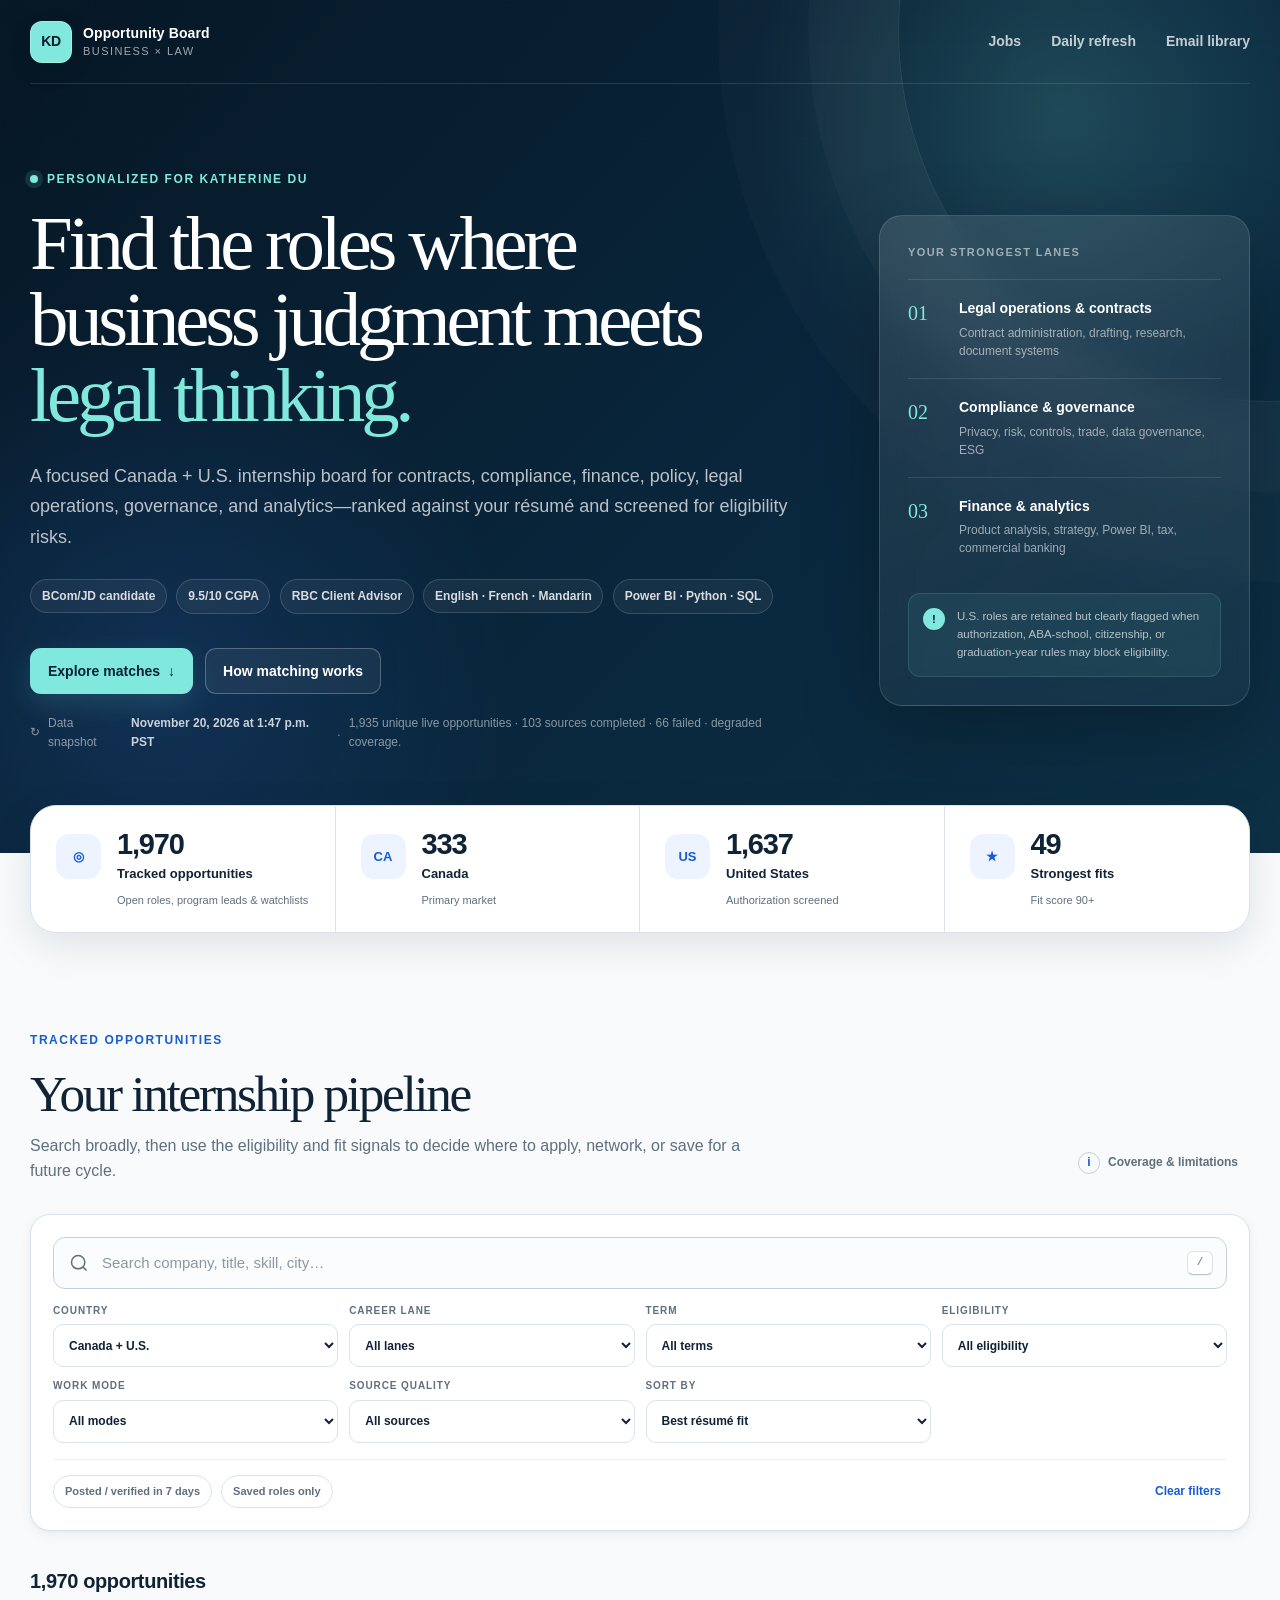
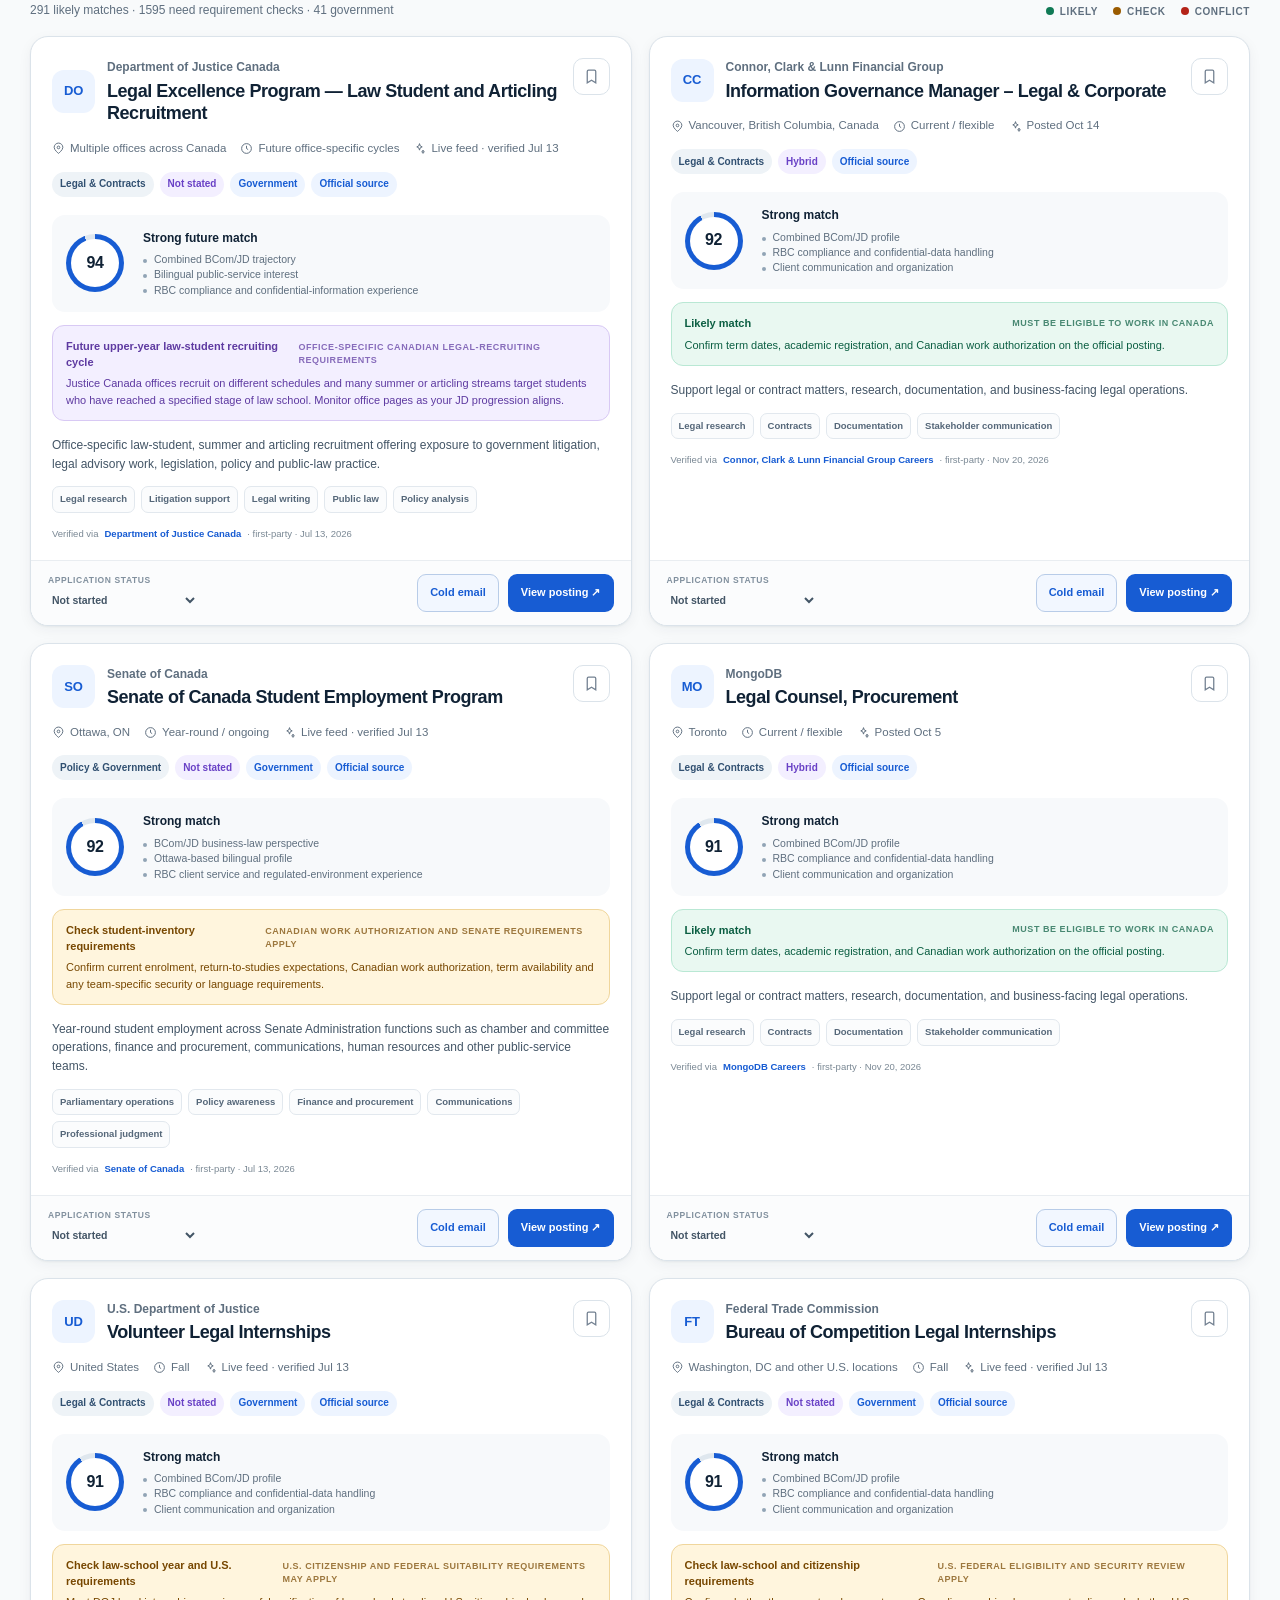
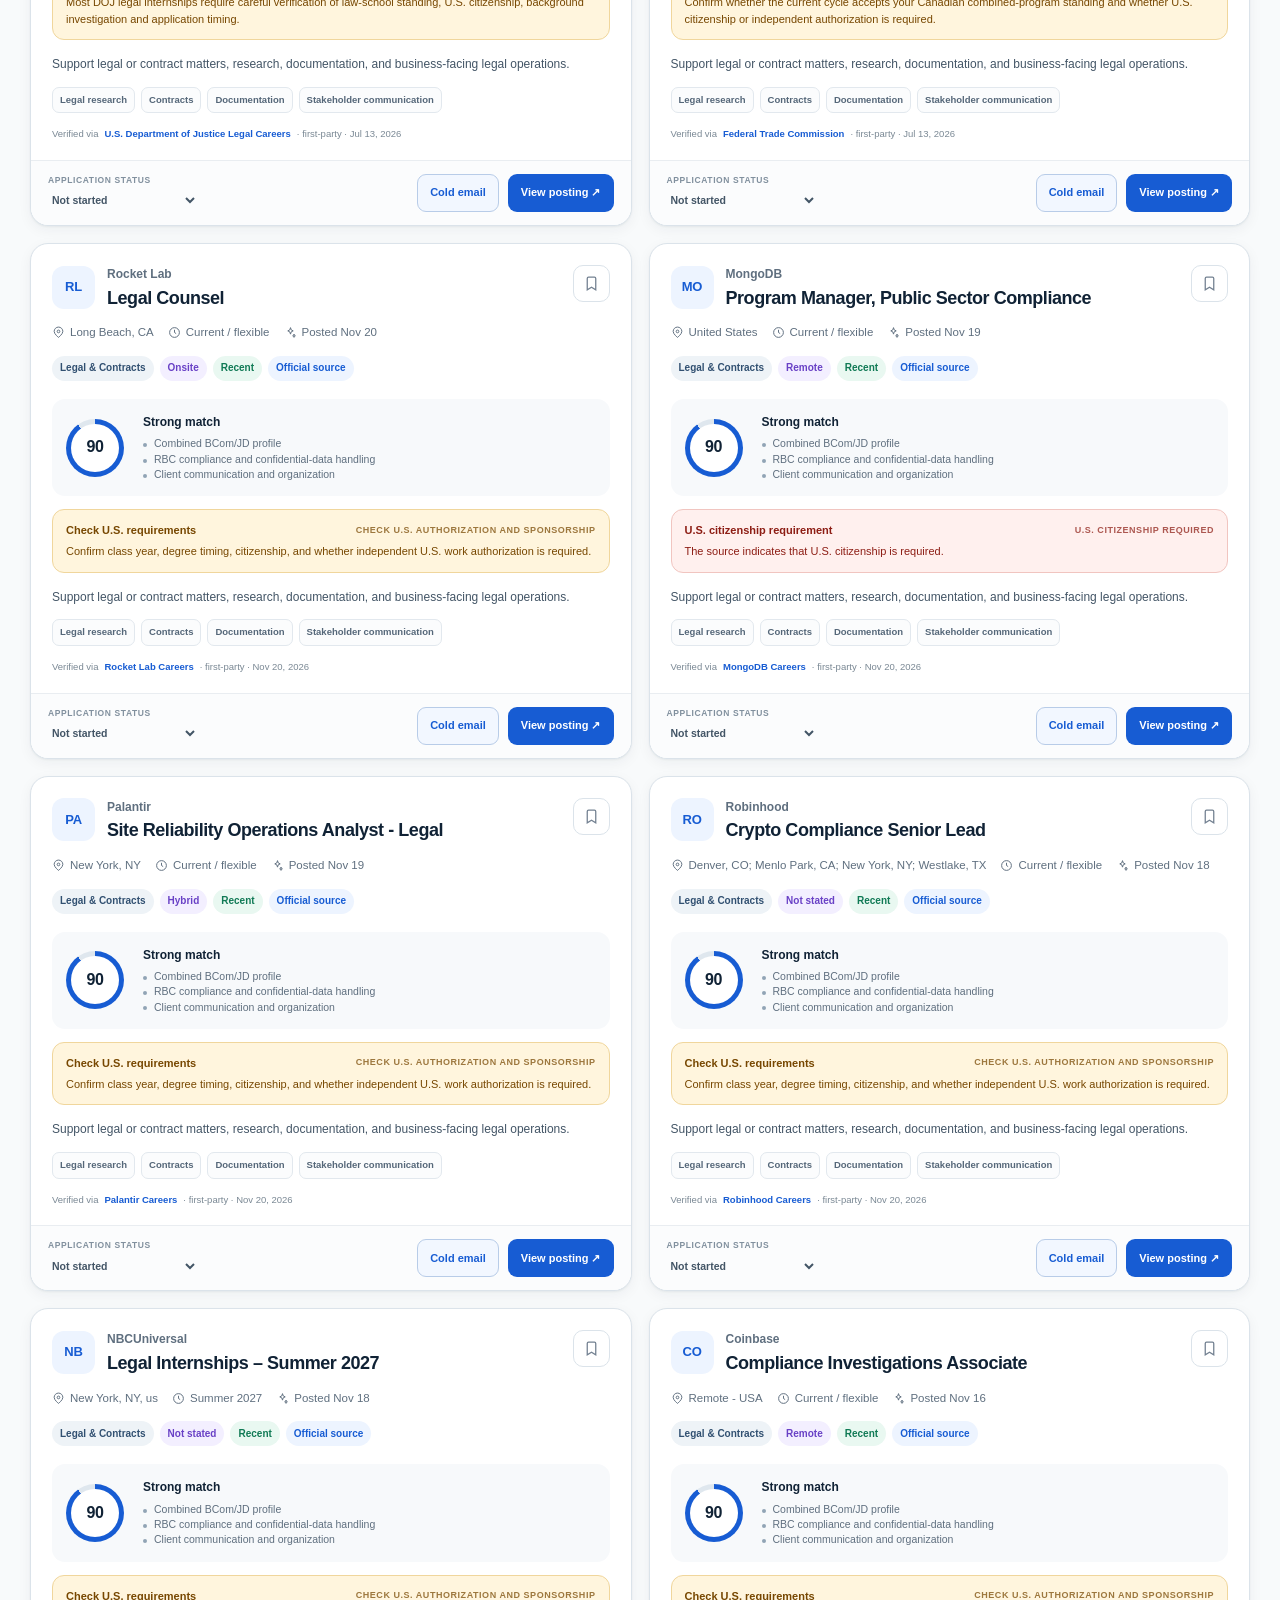
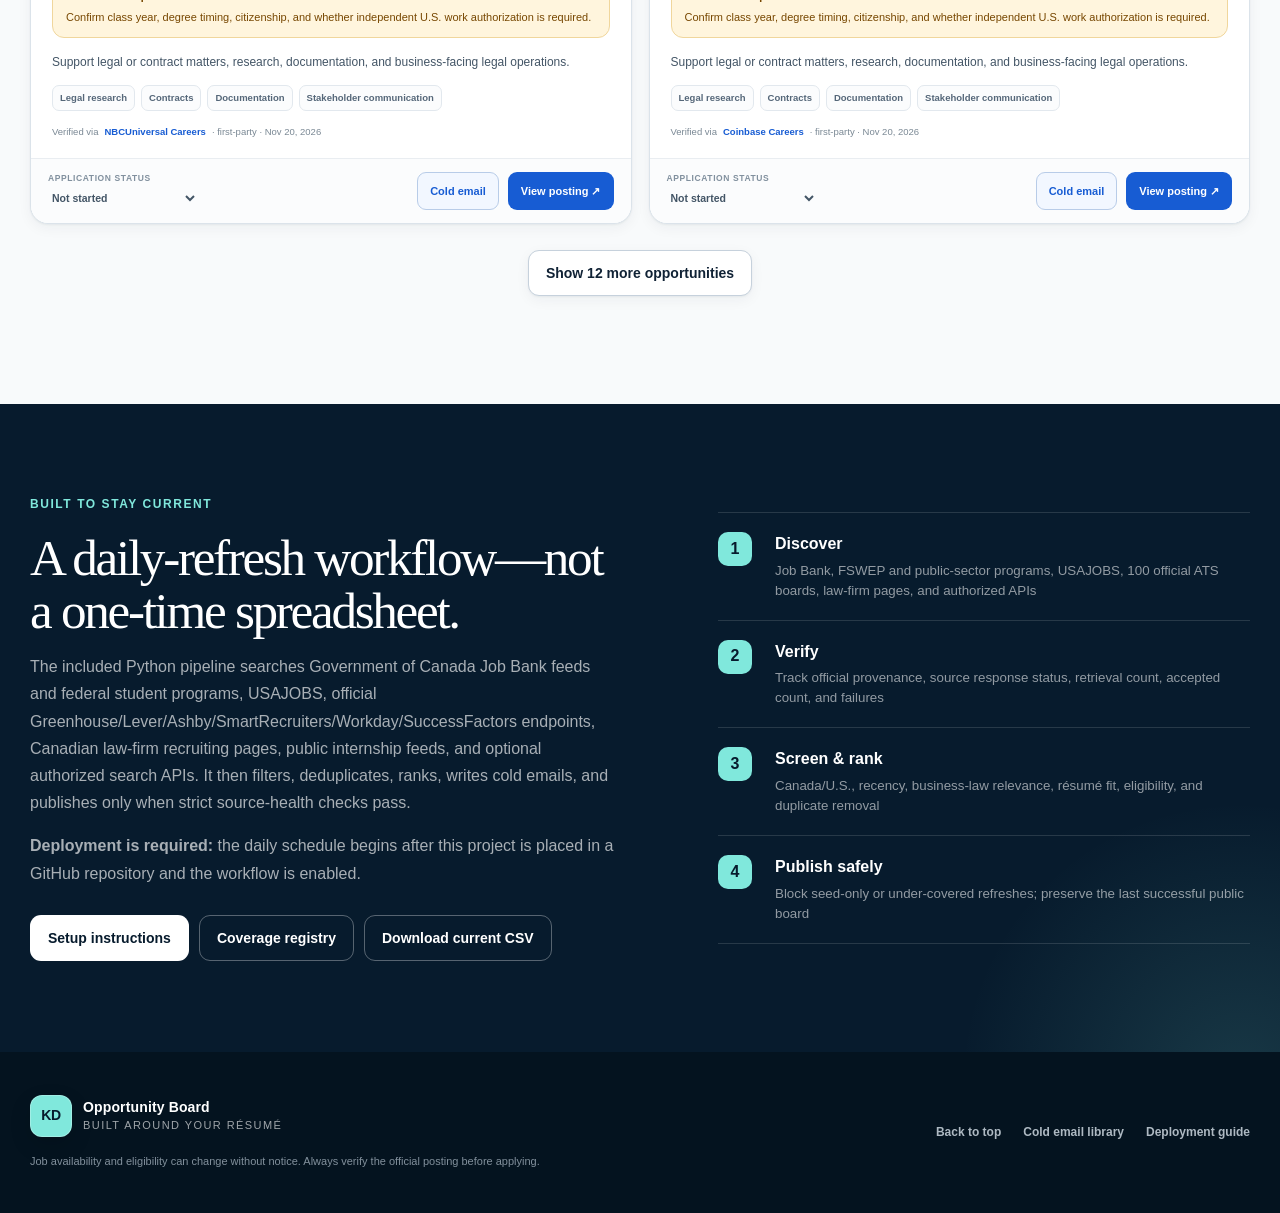
==== standalone.html @ b9deddae "chore: refresh internship board" ====
<!doctype html>
<html lang="en">
<head>
  <meta charset="utf-8">
  <meta name="viewport" content="width=device-width, initial-scale=1">
  <meta name="description" content="A personalized Canada and United States internship board for Katherine Du, focused on business, law, compliance, finance, policy, contracts, and analytics.">
  <meta name="theme-color" content="#0b1f33">
  <title>Katherine Du · Business + Law Internship Board</title>
  <!-- Generated by scripts/build_standalone.py -->
  <style>
:root {
  --ink: #102235;
  --muted: #5f6f7f;
  --navy: #071b2d;
  --navy-2: #0d2d45;
  --blue: #175cd3;
  --blue-dark: #104aa8;
  --aqua: #80e8dc;
  --cream: #f7f5ef;
  --paper: #ffffff;
  --line: #dbe3ea;
  --line-dark: #c6d1dc;
  --green: #107a55;
  --green-soft: #e9f8f1;
  --amber: #9a5b00;
  --amber-soft: #fff5dd;
  --red: #b42318;
  --red-soft: #fff0ee;
  --purple: #6941c6;
  --purple-soft: #f3efff;
  --shadow-sm: 0 1px 2px rgba(16, 34, 53, .05), 0 4px 14px rgba(16, 34, 53, .05);
  --shadow-md: 0 12px 40px rgba(7, 27, 45, .10);
  --shadow-lg: 0 28px 90px rgba(2, 17, 30, .22);
  --radius-sm: 10px;
  --radius: 16px;
  --radius-lg: 26px;
  --shell: 1220px;
}

* { box-sizing: border-box; }
html { scroll-behavior: smooth; }
body {
  margin: 0;
  color: var(--ink);
  background: #f8fafb;
  font-family: Inter, ui-sans-serif, -apple-system, BlinkMacSystemFont, "Segoe UI", sans-serif;
  line-height: 1.55;
  -webkit-font-smoothing: antialiased;
}
button, input, select, textarea { font: inherit; }
a { color: inherit; }
button, a { -webkit-tap-highlight-color: transparent; }

.shell {
  width: min(calc(100% - 40px), var(--shell));
  margin-inline: auto;
}

.sr-only {
  position: absolute !important;
  width: 1px !important;
  height: 1px !important;
  padding: 0 !important;
  margin: -1px !important;
  overflow: hidden !important;
  clip: rect(0, 0, 0, 0) !important;
  white-space: nowrap !important;
  border: 0 !important;
}

.skip-link {
  position: fixed;
  left: 16px;
  top: 12px;
  z-index: 1000;
  padding: 10px 14px;
  border-radius: 8px;
  color: #fff;
  background: var(--blue);
  transform: translateY(-160%);
  transition: transform .2s ease;
}
.skip-link:focus { transform: translateY(0); }

.hero {
  position: relative;
  overflow: hidden;
  min-height: 700px;
  color: #fff;
  background:
    radial-gradient(circle at 83% 13%, rgba(128, 232, 220, .18), transparent 24%),
    radial-gradient(circle at 12% 80%, rgba(47, 105, 196, .22), transparent 27%),
    linear-gradient(135deg, #061725 0%, #09263c 57%, #0d3045 100%);
}
.hero::before,
.hero::after {
  content: "";
  position: absolute;
  pointer-events: none;
}
.hero::before {
  width: 740px;
  height: 740px;
  right: -360px;
  top: -340px;
  border: 1px solid rgba(255, 255, 255, .10);
  border-radius: 50%;
  box-shadow: 0 0 0 90px rgba(255,255,255,.025), 0 0 0 180px rgba(255,255,255,.018);
}
.hero::after {
  inset: 0;
  opacity: .22;
  background-image: linear-gradient(rgba(255,255,255,.028) 1px, transparent 1px), linear-gradient(90deg, rgba(255,255,255,.028) 1px, transparent 1px);
  background-size: 46px 46px;
  mask-image: linear-gradient(to bottom, #000 0, transparent 78%);
}

.nav-shell {
  position: relative;
  z-index: 2;
  width: min(calc(100% - 40px), var(--shell));
  min-height: 84px;
  margin-inline: auto;
  display: flex;
  align-items: center;
  justify-content: space-between;
  border-bottom: 1px solid rgba(255,255,255,.12);
}
.brand {
  display: inline-flex;
  gap: 11px;
  align-items: center;
  color: inherit;
  text-decoration: none;
}
.brand-mark {
  width: 42px;
  height: 42px;
  display: grid;
  place-items: center;
  border: 1px solid rgba(255,255,255,.26);
  border-radius: 12px;
  color: var(--navy);
  background: var(--aqua);
  font-size: 14px;
  font-weight: 850;
  letter-spacing: -.02em;
  box-shadow: 0 8px 22px rgba(0,0,0,.12);
}
.brand > span:last-child { display: grid; line-height: 1.2; }
.brand strong { font-size: 14px; letter-spacing: .01em; }
.brand small { margin-top: 3px; color: rgba(255,255,255,.62); font-size: 11px; text-transform: uppercase; letter-spacing: .13em; }
.nav-links { display: flex; gap: 30px; }
.nav-links a {
  color: rgba(255,255,255,.75);
  text-decoration: none;
  font-size: 14px;
  font-weight: 650;
  transition: color .18s ease;
}
.nav-links a:hover, .nav-links a:focus-visible { color: #fff; }

.hero-content {
  position: relative;
  z-index: 1;
  display: grid;
  grid-template-columns: minmax(0, 1.5fr) minmax(330px, .72fr);
  gap: 76px;
  align-items: center;
  padding-block: 86px 102px;
}
.eyebrow {
  display: flex;
  align-items: center;
  gap: 9px;
  margin: 0 0 17px;
  color: var(--aqua);
  font-size: 12px;
  font-weight: 800;
  letter-spacing: .13em;
  text-transform: uppercase;
}
.eyebrow.dark { color: var(--blue); }
.status-dot {
  width: 8px;
  height: 8px;
  border-radius: 50%;
  background: var(--aqua);
  box-shadow: 0 0 0 5px rgba(128,232,220,.12);
}
.hero h1 {
  max-width: 800px;
  margin: 0;
  font-family: Georgia, "Times New Roman", serif;
  font-size: clamp(50px, 6vw, 79px);
  line-height: .99;
  font-weight: 500;
  letter-spacing: -.055em;
}
.hero h1 span:first-child { color: #fff; }
.hero h1 span:last-child { color: var(--aqua); }
.hero-lede {
  max-width: 760px;
  margin: 27px 0 0;
  color: rgba(255,255,255,.72);
  font-size: 18px;
  line-height: 1.7;
}
.profile-strip {
  display: flex;
  flex-wrap: wrap;
  gap: 9px;
  margin-top: 27px;
}
.profile-strip span {
  padding: 7px 11px;
  border: 1px solid rgba(255,255,255,.15);
  border-radius: 999px;
  color: rgba(255,255,255,.83);
  background: rgba(255,255,255,.055);
  font-size: 12px;
  font-weight: 650;
  backdrop-filter: blur(8px);
}
.hero-actions { display: flex; flex-wrap: wrap; gap: 12px; margin-top: 34px; }
.button {
  display: inline-flex;
  align-items: center;
  justify-content: center;
  gap: 8px;
  min-height: 46px;
  padding: 0 17px;
  border: 1px solid transparent;
  border-radius: 11px;
  cursor: pointer;
  text-decoration: none;
  font-weight: 750;
  font-size: 14px;
  line-height: 1;
  transition: transform .16s ease, background .16s ease, border-color .16s ease, box-shadow .16s ease;
}
.button:hover { transform: translateY(-1px); }
.button:focus-visible, input:focus-visible, select:focus-visible, textarea:focus-visible, .save-button:focus-visible, .coverage-button:focus-visible, .text-button:focus-visible {
  outline: 3px solid rgba(23, 92, 211, .24);
  outline-offset: 2px;
}
.button-primary { color: #062136; background: var(--aqua); box-shadow: 0 10px 28px rgba(128,232,220,.14); }
.button-primary:hover { background: #a2f2e9; }
.button-ghost { color: #fff; border-color: rgba(255,255,255,.25); background: rgba(255,255,255,.055); }
.button-ghost:hover { border-color: rgba(255,255,255,.45); background: rgba(255,255,255,.10); }
.button-secondary { color: var(--ink); border-color: var(--line-dark); background: #fff; box-shadow: var(--shadow-sm); }
.button-secondary:hover { border-color: #aebdc9; background: #f9fbfc; }
.button-light { color: var(--navy); background: #fff; }
.button-outline-light { color: #fff; border-color: rgba(255,255,255,.32); background: transparent; }
.button-outline-light:hover { background: rgba(255,255,255,.08); }
.refresh-line {
  display: flex;
  align-items: center;
  gap: 8px;
  margin: 20px 0 0;
  color: rgba(255,255,255,.52);
  font-size: 12px;
}
.refresh-line strong { color: rgba(255,255,255,.78); }

.hero-panel {
  padding: 28px;
  border: 1px solid rgba(255,255,255,.14);
  border-radius: 23px;
  background: linear-gradient(160deg, rgba(255,255,255,.105), rgba(255,255,255,.035));
  box-shadow: 0 26px 80px rgba(0,0,0,.24);
  backdrop-filter: blur(18px);
}
.panel-kicker {
  margin-bottom: 18px;
  color: rgba(255,255,255,.55);
  font-size: 11px;
  font-weight: 800;
  letter-spacing: .13em;
  text-transform: uppercase;
}
.lane-list { margin: 0; padding: 0; list-style: none; }
.lane-list li {
  display: grid;
  grid-template-columns: 38px 1fr;
  gap: 13px;
  padding: 18px 0;
  border-top: 1px solid rgba(255,255,255,.11);
}
.lane-rank { color: var(--aqua); font-family: Georgia, serif; font-size: 20px; }
.lane-list strong { display: block; font-size: 14px; }
.lane-list small { display: block; margin-top: 4px; color: rgba(255,255,255,.58); font-size: 12px; line-height: 1.5; }
.panel-note {
  display: grid;
  grid-template-columns: 24px 1fr;
  gap: 10px;
  margin-top: 18px;
  padding: 14px;
  border: 1px solid rgba(128,232,220,.15);
  border-radius: 12px;
  color: rgba(255,255,255,.68);
  background: rgba(128,232,220,.07);
  font-size: 11.5px;
  line-height: 1.55;
}
.panel-note > span {
  width: 22px;
  height: 22px;
  display: grid;
  place-items: center;
  border-radius: 50%;
  color: var(--navy);
  background: var(--aqua);
  font-weight: 900;
}

.stats-section { position: relative; z-index: 3; margin-top: -48px; }
.stats-grid {
  display: grid;
  grid-template-columns: repeat(4, 1fr);
  overflow: hidden;
  border: 1px solid var(--line);
  border-radius: var(--radius-lg);
  background: var(--paper);
  box-shadow: var(--shadow-md);
}
.stat-card {
  position: relative;
  display: grid;
  grid-template-columns: 48px 1fr;
  gap: 13px;
  align-items: center;
  min-height: 126px;
  padding: 23px 25px;
  border-right: 1px solid var(--line);
}
.stat-card:last-child { border-right: 0; }
.stat-icon {
  width: 45px;
  height: 45px;
  display: grid;
  place-items: center;
  border-radius: 13px;
  color: var(--blue);
  background: #edf4ff;
  font-size: 13px;
  font-weight: 850;
}
.stat-card strong { display: block; font-size: 29px; line-height: 1; letter-spacing: -.04em; }
.stat-card span { display: block; margin-top: 5px; font-weight: 750; font-size: 13px; }
.stat-card small { grid-column: 2; margin-top: -6px; color: var(--muted); font-size: 11px; }

.jobs-section { padding-block: 98px 108px; }
.section-heading {
  display: flex;
  align-items: end;
  justify-content: space-between;
  gap: 40px;
  margin-bottom: 30px;
}
.section-heading h2,
.automation-copy h2 {
  margin: 0;
  font-family: Georgia, "Times New Roman", serif;
  font-size: clamp(36px, 4vw, 52px);
  line-height: 1.04;
  font-weight: 500;
  letter-spacing: -.045em;
}
.section-heading > div > p:last-child { max-width: 720px; margin: 14px 0 0; color: var(--muted); }
.coverage-button {
  flex: 0 0 auto;
  display: inline-flex;
  align-items: center;
  gap: 8px;
  padding: 10px 12px;
  border: 0;
  color: var(--muted);
  background: transparent;
  cursor: pointer;
  font-size: 12px;
  font-weight: 700;
}
.coverage-button span {
  width: 22px;
  height: 22px;
  display: grid;
  place-items: center;
  border: 1px solid var(--line-dark);
  border-radius: 50%;
  color: var(--blue);
}
.coverage-button:hover { color: var(--ink); }

.controls {
  position: relative;
  z-index: 5;
  padding: 22px;
  border: 1px solid var(--line);
  border-radius: 20px;
  background: #fff;
  box-shadow: var(--shadow-sm);
}
.search-wrap {
  position: relative;
  display: flex;
  align-items: center;
}
.search-wrap svg {
  position: absolute;
  left: 16px;
  width: 20px;
  height: 20px;
  fill: none;
  stroke: var(--muted);
  stroke-width: 1.8;
  pointer-events: none;
}
.search-wrap input {
  width: 100%;
  min-height: 52px;
  padding: 0 55px 0 48px;
  border: 1px solid var(--line-dark);
  border-radius: 12px;
  color: var(--ink);
  background: #fbfcfd;
  font-size: 15px;
}
.search-wrap input::placeholder { color: #8b98a4; }
.search-wrap kbd {
  position: absolute;
  right: 14px;
  min-width: 26px;
  height: 24px;
  display: grid;
  place-items: center;
  border: 1px solid var(--line);
  border-bottom-color: #b6c2cd;
  border-radius: 6px;
  color: var(--muted);
  background: #fff;
  font-size: 11px;
  box-shadow: 0 1px 0 rgba(0,0,0,.04);
}
.filter-grid {
  display: grid;
  grid-template-columns: repeat(4, minmax(0, 1fr));
  gap: 11px;
  margin-top: 14px;
}
.filter-grid label, .modal-card label { display: grid; gap: 6px; }
.filter-grid label > span, .modal-card label > span {
  color: var(--muted);
  font-size: 10px;
  font-weight: 800;
  letter-spacing: .09em;
  text-transform: uppercase;
}
.filter-grid select {
  width: 100%;
  min-height: 43px;
  padding: 0 34px 0 11px;
  border: 1px solid var(--line);
  border-radius: 10px;
  color: var(--ink);
  background-color: #fff;
  font-size: 12px;
  font-weight: 650;
}
.control-footer {
  display: flex;
  justify-content: space-between;
  gap: 20px;
  align-items: center;
  margin-top: 16px;
  padding-top: 15px;
  border-top: 1px solid #edf0f3;
}
.quick-toggles { display: flex; flex-wrap: wrap; gap: 9px; }
.toggle-pill {
  position: relative;
  display: inline-flex;
  align-items: center;
  cursor: pointer;
}
.toggle-pill input {
  position: absolute;
  opacity: 0;
  pointer-events: none;
}
.toggle-pill span {
  display: inline-flex;
  align-items: center;
  min-height: 33px;
  padding: 0 11px;
  border: 1px solid var(--line);
  border-radius: 999px;
  color: var(--muted);
  background: #fff;
  font-size: 11px;
  font-weight: 700;
  transition: .15s ease;
}
.toggle-pill input:checked + span { color: var(--blue); border-color: #9bb9eb; background: #edf4ff; }
.toggle-pill input:focus-visible + span { outline: 3px solid rgba(23,92,211,.22); outline-offset: 2px; }
.text-button { padding: 6px; border: 0; color: var(--blue); background: transparent; cursor: pointer; font-size: 12px; font-weight: 750; }
.text-button:hover { text-decoration: underline; }

.results-toolbar {
  display: flex;
  align-items: end;
  justify-content: space-between;
  gap: 20px;
  margin: 35px 0 17px;
}
.results-toolbar h3 { margin: 0; font-size: 20px; letter-spacing: -.02em; }
.results-toolbar p { margin: 4px 0 0; color: var(--muted); font-size: 12px; }
.legend { display: flex; gap: 15px; color: var(--muted); font-size: 10px; font-weight: 700; text-transform: uppercase; letter-spacing: .06em; }
.legend span { display: inline-flex; align-items: center; gap: 6px; }
.legend-dot { width: 8px; height: 8px; border-radius: 50%; }
.legend-dot.likely { background: var(--green); }
.legend-dot.check { background: var(--amber); }
.legend-dot.conflict { background: var(--red); }

.job-grid { display: grid; grid-template-columns: repeat(2, minmax(0, 1fr)); gap: 17px; }
.job-card {
  position: relative;
  min-width: 0;
  display: flex;
  flex-direction: column;
  border: 1px solid var(--line);
  border-radius: 18px;
  background: #fff;
  box-shadow: var(--shadow-sm);
  transition: border-color .16s ease, box-shadow .16s ease, transform .16s ease;
}
.job-card:hover { transform: translateY(-2px); border-color: #bbc9d5; box-shadow: 0 14px 34px rgba(16,34,53,.09); }
.job-card.is-saved { border-color: #8bb0ea; box-shadow: 0 0 0 2px rgba(23,92,211,.07), var(--shadow-sm); }
.job-card-main { flex: 1; padding: 21px 21px 18px; }
.card-top { display: flex; align-items: flex-start; justify-content: space-between; gap: 14px; }
.company-lockup { display: flex; min-width: 0; gap: 12px; align-items: center; }
.company-mark {
  flex: 0 0 auto;
  width: 43px;
  height: 43px;
  display: grid;
  place-items: center;
  border-radius: 12px;
  color: var(--blue);
  background: #edf4ff;
  font-size: 13px;
  font-weight: 850;
  letter-spacing: -.02em;
}
.company-lockup > div { min-width: 0; }
.company-name { overflow: hidden; text-overflow: ellipsis; white-space: nowrap; color: var(--muted); font-size: 12px; font-weight: 750; }
.job-title { margin: 3px 0 0; font-size: 18px; line-height: 1.25; letter-spacing: -.025em; }
.save-button {
  flex: 0 0 auto;
  width: 37px;
  height: 37px;
  display: grid;
  place-items: center;
  border: 1px solid var(--line);
  border-radius: 10px;
  color: #738191;
  background: #fff;
  cursor: pointer;
  transition: .15s ease;
}
.save-button svg { width: 17px; height: 17px; fill: none; stroke: currentColor; stroke-width: 1.8; }
.save-button:hover { color: var(--blue); border-color: #a9bee1; background: #f4f8ff; }
.save-button.active { color: #fff; border-color: var(--blue); background: var(--blue); }
.save-button.active svg { fill: currentColor; }
.meta-row { display: flex; flex-wrap: wrap; gap: 7px 14px; margin-top: 15px; color: var(--muted); font-size: 11.5px; }
.meta-row span { display: inline-flex; align-items: center; gap: 5px; }
.meta-row svg { width: 13px; height: 13px; fill: none; stroke: currentColor; stroke-width: 1.8; }
.badge-row { display: flex; flex-wrap: wrap; gap: 6px; margin-top: 14px; }
.badge {
  display: inline-flex;
  align-items: center;
  gap: 5px;
  min-height: 25px;
  padding: 0 8px;
  border-radius: 999px;
  font-size: 10px;
  font-weight: 780;
  line-height: 1;
}
.badge-lane { color: #315071; background: #eef3f7; }
.badge-new { color: var(--green); background: var(--green-soft); }
.badge-official { color: var(--blue); background: #edf4ff; }
.badge-mode { color: var(--purple); background: var(--purple-soft); }
.fit-block {
  display: grid;
  grid-template-columns: 62px 1fr;
  gap: 15px;
  align-items: center;
  margin-top: 18px;
  padding: 14px;
  border-radius: 13px;
  background: #f7f9fb;
}
.fit-score {
  width: 58px;
  height: 58px;
  display: grid;
  place-items: center;
  border-radius: 50%;
  background: conic-gradient(var(--blue) calc(var(--score) * 1%), #dfe7ee 0);
  position: relative;
}
.fit-score::before { content: ""; position: absolute; inset: 5px; border-radius: 50%; background: #fff; }
.fit-score strong { position: relative; z-index: 1; font-size: 16px; letter-spacing: -.03em; }
.fit-copy strong { display: block; font-size: 12px; }
.fit-copy ul { margin: 5px 0 0; padding: 0; list-style: none; }
.fit-copy li { position: relative; padding-left: 11px; color: var(--muted); font-size: 10.5px; line-height: 1.45; }
.fit-copy li::before { content: ""; position: absolute; left: 0; top: .65em; width: 4px; height: 4px; border-radius: 50%; background: #91a4b5; }
.eligibility-box {
  margin-top: 13px;
  padding: 12px 13px;
  border: 1px solid transparent;
  border-radius: 12px;
  font-size: 11px;
  line-height: 1.48;
}
.eligibility-box.likely { color: #0b5e42; border-color: #b9e8d4; background: var(--green-soft); }
.eligibility-box.check { color: #774700; border-color: #f0d69c; background: var(--amber-soft); }
.eligibility-box.conflict { color: #8d1d14; border-color: #f1c5c0; background: var(--red-soft); }
.eligibility-box.future { color: #5e3aa1; border-color: #d8c9f4; background: var(--purple-soft); }
.eligibility-head { display: flex; align-items: center; justify-content: space-between; gap: 10px; margin-bottom: 5px; }
.eligibility-head strong { font-size: 11px; }
.eligibility-head span { font-size: 9px; font-weight: 800; letter-spacing: .06em; text-transform: uppercase; opacity: .72; }
.eligibility-box p { margin: 0; }
.role-summary { margin: 15px 0 0; color: #435566; font-size: 12px; line-height: 1.55; }
.skill-row { display: flex; flex-wrap: wrap; gap: 6px; margin-top: 13px; }
.skill-row span { padding: 5px 7px; border: 1px solid #e2e8ee; border-radius: 7px; color: #556779; background: #fbfcfd; font-size: 9.5px; font-weight: 650; }
.source-line {
  display: flex;
  gap: 6px;
  align-items: center;
  margin-top: 14px;
  color: #7a8894;
  font-size: 9.5px;
}
.source-line a { color: var(--blue); text-decoration: none; font-weight: 700; }
.source-line a:hover { text-decoration: underline; }
.card-footer {
  display: flex;
  align-items: center;
  gap: 9px;
  padding: 13px 17px;
  border-top: 1px solid #e9edf1;
  background: #fbfcfd;
  border-radius: 0 0 18px 18px;
}
.status-wrap { flex: 1; min-width: 0; }
.status-wrap label { display: block; color: #81909e; font-size: 8.5px; font-weight: 800; letter-spacing: .07em; text-transform: uppercase; }
.status-wrap select {
  width: 100%;
  max-width: 150px;
  padding: 2px 20px 2px 0;
  border: 0;
  color: #435566;
  background: transparent;
  font-size: 10.5px;
  font-weight: 700;
}
.card-action {
  min-height: 38px;
  padding-inline: 12px;
  border-radius: 9px;
  font-size: 11px;
}
.email-action { color: var(--blue); border-color: #b8cce8; background: #f2f7ff; }
.apply-action { color: #fff; background: var(--blue); }
.apply-action:hover { background: var(--blue-dark); }

.empty-state {
  padding: 72px 20px;
  text-align: center;
  border: 1px dashed var(--line-dark);
  border-radius: 18px;
  background: #fff;
}
.empty-state > div { font-size: 42px; color: #9badbb; }
.empty-state h3 { margin: 8px 0 5px; }
.empty-state p { margin: 0 0 20px; color: var(--muted); }
.load-more-wrap { display: flex; justify-content: center; margin-top: 26px; }

.automation-section {
  position: relative;
  overflow: hidden;
  color: #fff;
  background: var(--navy);
}
.automation-section::after {
  content: "";
  position: absolute;
  width: 600px;
  height: 600px;
  right: -260px;
  bottom: -330px;
  border-radius: 50%;
  background: radial-gradient(circle, rgba(128,232,220,.14), transparent 66%);
}
.automation-grid {
  position: relative;
  z-index: 1;
  display: grid;
  grid-template-columns: 1.05fr .95fr;
  gap: 100px;
  align-items: center;
  padding-block: 91px;
}
.automation-copy > p:not(.eyebrow) { max-width: 650px; color: rgba(255,255,255,.65); line-height: 1.7; }
.automation-actions { display: flex; flex-wrap: wrap; gap: 10px; margin-top: 28px; }
.workflow { margin: 0; padding: 0; list-style: none; }
.workflow li {
  display: grid;
  grid-template-columns: 42px 1fr;
  gap: 15px;
  padding: 19px 0;
  border-top: 1px solid rgba(255,255,255,.13);
}
.workflow li:last-child { border-bottom: 1px solid rgba(255,255,255,.13); }
.workflow > li > span {
  width: 34px;
  height: 34px;
  display: grid;
  place-items: center;
  border-radius: 10px;
  color: var(--navy);
  background: var(--aqua);
  font-weight: 850;
}
.workflow strong { display: block; }
.workflow small { display: block; margin-top: 4px; color: rgba(255,255,255,.56); line-height: 1.5; }

.footer { padding-block: 43px; color: #cbd4dc; background: #04131f; }
.footer-grid { display: flex; align-items: center; justify-content: space-between; gap: 40px; }
.footer-brand { color: #fff; }
.footer > .shell > div:first-child > p { max-width: 620px; margin: 16px 0 0; color: #82909c; font-size: 11px; }
.footer-links { display: flex; flex-wrap: wrap; gap: 22px; }
.footer-links a { color: #aeb9c2; text-decoration: none; font-size: 12px; font-weight: 650; }
.footer-links a:hover { color: #fff; }

.modal {
  width: min(720px, calc(100% - 28px));
  max-height: calc(100vh - 32px);
  padding: 0;
  border: 0;
  border-radius: 21px;
  color: var(--ink);
  background: transparent;
  box-shadow: var(--shadow-lg);
}
.modal::backdrop { background: rgba(2, 15, 25, .68); backdrop-filter: blur(5px); }
.modal-card {
  position: relative;
  overflow: auto;
  max-height: calc(100vh - 32px);
  padding: 31px;
  border-radius: 21px;
  background: #fff;
}
.modal-close {
  position: absolute;
  right: 17px;
  top: 17px;
  width: 36px;
  height: 36px;
  border: 1px solid var(--line);
  border-radius: 10px;
  color: var(--muted);
  background: #fff;
  cursor: pointer;
  font-size: 22px;
  line-height: 1;
}
.modal-close:hover { color: var(--ink); background: #f6f8fa; }
.modal-eyebrow { margin: 0 50px 7px 0; color: var(--blue); font-size: 10px; font-weight: 850; letter-spacing: .11em; text-transform: uppercase; }
.modal-card h2 { margin: 0; font-family: Georgia, serif; font-size: 34px; font-weight: 500; letter-spacing: -.035em; }
.modal-context { margin: 7px 0 22px; color: var(--muted); font-size: 12px; }
.modal-card label { margin-top: 14px; }
.modal-card input, .modal-card textarea {
  width: 100%;
  padding: 11px 12px;
  border: 1px solid var(--line-dark);
  border-radius: 10px;
  color: var(--ink);
  background: #fbfcfd;
  font-size: 12.5px;
}
.modal-card textarea { resize: vertical; min-height: 270px; line-height: 1.58; }
.modal-actions { display: flex; flex-wrap: wrap; gap: 10px; margin-top: 17px; }
.modal-tip { margin: 17px 0 0; padding-top: 14px; border-top: 1px solid var(--line); color: var(--muted); font-size: 10.5px; }
.modal-tip code { color: var(--red); background: #fff3f1; padding: 2px 4px; border-radius: 4px; }
.method-card { width: 100%; }
.method-grid { display: grid; grid-template-columns: repeat(2, 1fr); gap: 13px; margin: 23px 0; }
.method-grid section { padding: 17px; border: 1px solid var(--line); border-radius: 12px; background: #f9fbfc; }
.method-grid h3 { margin: 0; font-size: 13px; }
.method-grid p { margin: 7px 0 0; color: var(--muted); font-size: 11px; line-height: 1.6; }

.toast {
  position: fixed;
  z-index: 2000;
  left: 50%;
  bottom: 24px;
  max-width: calc(100% - 30px);
  padding: 11px 15px;
  border-radius: 10px;
  color: #fff;
  background: #122638;
  box-shadow: 0 12px 35px rgba(0,0,0,.25);
  font-size: 12px;
  font-weight: 700;
  opacity: 0;
  transform: translate(-50%, 16px);
  pointer-events: none;
  transition: opacity .18s ease, transform .18s ease;
}
.toast.show { opacity: 1; transform: translate(-50%, 0); }

@media (max-width: 1080px) {
  .hero-content { grid-template-columns: 1fr .65fr; gap: 40px; }
  .filter-grid { grid-template-columns: repeat(3, 1fr); }
  .automation-grid { gap: 55px; }
}

@media (max-width: 860px) {
  .nav-links { display: none; }
  .hero { min-height: auto; }
  .hero-content { grid-template-columns: 1fr; padding-block: 70px 92px; }
  .hero-panel { max-width: 620px; }
  .stats-grid { grid-template-columns: repeat(2, 1fr); }
  .stat-card:nth-child(2) { border-right: 0; }
  .stat-card:nth-child(-n+2) { border-bottom: 1px solid var(--line); }
  .job-grid { grid-template-columns: 1fr; }
  .automation-grid { grid-template-columns: 1fr; gap: 45px; }
}

@media (max-width: 640px) {
  .shell, .nav-shell { width: min(calc(100% - 24px), var(--shell)); }
  .nav-shell { min-height: 72px; }
  .hero-content { padding-block: 54px 78px; }
  .hero h1 { font-size: clamp(43px, 13vw, 62px); }
  .hero-lede { font-size: 16px; }
  .hero-actions .button { width: 100%; }
  .profile-strip { gap: 6px; }
  .hero-panel { padding: 21px; }
  .stats-section { margin-top: -33px; }
  .stats-grid { grid-template-columns: 1fr; border-radius: 18px; }
  .stat-card { min-height: 102px; border-right: 0; border-bottom: 1px solid var(--line); }
  .stat-card:last-child { border-bottom: 0; }
  .jobs-section { padding-block: 73px 80px; }
  .section-heading { display: block; }
  .coverage-button { margin-top: 16px; padding-left: 0; }
  .controls { padding: 14px; border-radius: 15px; }
  .filter-grid { grid-template-columns: repeat(2, 1fr); }
  .control-footer { align-items: flex-start; }
  .quick-toggles { display: grid; }
  .results-toolbar { display: block; }
  .legend { margin-top: 12px; }
  .job-card-main { padding: 18px 16px 15px; }
  .job-title { font-size: 16px; }
  .fit-block { grid-template-columns: 55px 1fr; gap: 12px; }
  .fit-score { width: 52px; height: 52px; }
  .card-footer { flex-wrap: wrap; }
  .status-wrap { flex-basis: 100%; }
  .status-wrap select { max-width: none; }
  .card-action { flex: 1; }
  .automation-grid { padding-block: 68px; }
  .footer-grid { display: block; }
  .footer-links { margin-top: 25px; }
  .modal-card { padding: 24px 18px; }
  .method-grid { grid-template-columns: 1fr; }
  .modal-actions .button { width: 100%; }
}

@media (max-width: 430px) {
  .filter-grid { grid-template-columns: 1fr; }
  .search-wrap kbd { display: none; }
  .search-wrap input { padding-right: 14px; }
  .meta-row { display: grid; gap: 5px; }
}

@media (prefers-reduced-motion: reduce) {
  *, *::before, *::after { scroll-behavior: auto !important; transition-duration: .001ms !important; animation-duration: .001ms !important; }
}
  </style>
</head>
<body>
  <a class="skip-link" href="#jobResults">Skip to job results</a>

  <header class="hero" id="top">
    <nav class="nav-shell" aria-label="Primary navigation">
      <a class="brand" href="#top" aria-label="Katherine Du internship board home">
        <span class="brand-mark" aria-hidden="true">KD</span>
        <span>
          <strong>Opportunity Board</strong>
          <small>Business × Law</small>
        </span>
      </a>
      <div class="nav-links">
        <a href="#jobs">Jobs</a>
        <a href="#automation">Daily refresh</a>
        <a href="outreach/cold_emails.md">Email library</a>
      </div>
    </nav>

    <div class="hero-content shell">
      <div class="hero-copy">
        <p class="eyebrow"><span class="status-dot" aria-hidden="true"></span> Personalized for Katherine Du</p>
        <h1>Find the roles where <span>business judgment</span> meets <span>legal thinking.</span></h1>
        <p class="hero-lede">A focused Canada + U.S. internship board for contracts, compliance, finance, policy, legal operations, governance, and analytics—ranked against your résumé and screened for eligibility risks.</p>

        <div class="profile-strip" aria-label="Candidate profile">
          <span>BCom/JD candidate</span>
          <span>9.5/10 CGPA</span>
          <span>RBC Client Advisor</span>
          <span>English · French · Mandarin</span>
          <span>Power BI · Python · SQL</span>
        </div>

        <div class="hero-actions">
          <a class="button button-primary" href="#jobs">Explore matches <span aria-hidden="true">↓</span></a>
          <button class="button button-ghost" type="button" data-open-method>How matching works</button>
        </div>

        <p class="refresh-line">
          <span aria-hidden="true">↻</span>
          Data snapshot <strong id="heroRefreshDate">loading…</strong>. <span id="sourceHealth">Loading source health…</span>
        </p>
      </div>

      <aside class="hero-panel" aria-label="Priority search lanes">
        <div class="panel-kicker">Your strongest lanes</div>
        <ol class="lane-list">
          <li>
            <span class="lane-rank">01</span>
            <div><strong>Legal operations & contracts</strong><small>Contract administration, drafting, research, document systems</small></div>
          </li>
          <li>
            <span class="lane-rank">02</span>
            <div><strong>Compliance & governance</strong><small>Privacy, risk, controls, trade, data governance, ESG</small></div>
          </li>
          <li>
            <span class="lane-rank">03</span>
            <div><strong>Finance & analytics</strong><small>Product analysis, strategy, Power BI, tax, commercial banking</small></div>
          </li>
        </ol>
        <div class="panel-note">
          <span aria-hidden="true">!</span>
          U.S. roles are retained but clearly flagged when authorization, ABA-school, citizenship, or graduation-year rules may block eligibility.
        </div>
      </aside>
    </div>
  </header>

  <main>
    <section class="stats-section shell" aria-label="Board summary">
      <div class="stats-grid">
        <article class="stat-card">
          <div class="stat-icon" aria-hidden="true">◎</div>
          <div><strong id="statTotal">—</strong><span>Tracked opportunities</span></div>
          <small>Open roles, program leads & watchlists</small>
        </article>
        <article class="stat-card">
          <div class="stat-icon" aria-hidden="true">CA</div>
          <div><strong id="statCanada">—</strong><span>Canada</span></div>
          <small>Primary market</small>
        </article>
        <article class="stat-card">
          <div class="stat-icon" aria-hidden="true">US</div>
          <div><strong id="statUS">—</strong><span>United States</span></div>
          <small>Authorization screened</small>
        </article>
        <article class="stat-card">
          <div class="stat-icon" aria-hidden="true">★</div>
          <div><strong id="statStrong">—</strong><span>Strongest fits</span></div>
          <small>Fit score 90+</small>
        </article>
      </div>
    </section>

    <section class="jobs-section shell" id="jobs">
      <div class="section-heading">
        <div>
          <p class="eyebrow dark">Tracked opportunities</p>
          <h2>Your internship pipeline</h2>
          <p>Search broadly, then use the eligibility and fit signals to decide where to apply, network, or save for a future cycle.</p>
        </div>
        <button class="coverage-button" type="button" data-open-method>
          <span aria-hidden="true">i</span>
          Coverage & limitations
        </button>
      </div>

      <div class="controls" aria-label="Job filters">
        <div class="search-wrap">
          <svg aria-hidden="true" viewBox="0 0 24 24"><path d="m21 21-4.35-4.35m2.35-5.65a8 8 0 1 1-16 0 8 8 0 0 1 16 0Z"/></svg>
          <label class="sr-only" for="searchInput">Search jobs</label>
          <input id="searchInput" type="search" placeholder="Search company, title, skill, city…" autocomplete="off">
          <kbd aria-hidden="true">/</kbd>
        </div>

        <div class="filter-grid">
          <label>
            <span>Country</span>
            <select id="countryFilter">
              <option value="all">Canada + U.S.</option>
              <option value="Canada">Canada</option>
              <option value="United States">United States</option>
            </select>
          </label>
          <label>
            <span>Career lane</span>
            <select id="laneFilter"><option value="all">All lanes</option></select>
          </label>
          <label>
            <span>Term</span>
            <select id="termFilter"><option value="all">All terms</option></select>
          </label>
          <label>
            <span>Eligibility</span>
            <select id="eligibilityFilter">
              <option value="all">All eligibility</option>
              <option value="likely">Likely match</option>
              <option value="check">Check requirements</option>
              <option value="future">Future watchlist</option>
              <option value="conflict">Current conflict</option>
            </select>
          </label>
          <label>
            <span>Work mode</span>
            <select id="modeFilter"><option value="all">All modes</option></select>
          </label>
          <label>
            <span>Source quality</span>
            <select id="sourceFilter">
              <option value="all">All sources</option>
              <option value="government">Government programs & jobs</option>
              <option value="official">Official sources only</option>
              <option value="discovery">Discovery leads</option>
            </select>
          </label>
          <label>
            <span>Sort by</span>
            <select id="sortFilter">
              <option value="fit">Best résumé fit</option>
              <option value="newest">Newest first</option>
              <option value="deadline">Deadline first</option>
              <option value="company">Company A–Z</option>
            </select>
          </label>
        </div>

        <div class="control-footer">
          <div class="quick-toggles">
            <label class="toggle-pill"><input id="recentOnly" type="checkbox"><span>Posted / verified in 7 days</span></label>
            <label class="toggle-pill"><input id="savedOnly" type="checkbox"><span>Saved roles only</span></label>
          </div>
          <button class="text-button" id="clearFilters" type="button">Clear filters</button>
        </div>
      </div>

      <div class="results-toolbar" id="jobResults" tabindex="-1">
        <div>
          <h3><span id="resultCount">0</span> opportunities</h3>
          <p id="resultSummary" aria-live="polite">Loading your board…</p>
        </div>
        <div class="legend" aria-label="Eligibility legend">
          <span><i class="legend-dot likely"></i>Likely</span>
          <span><i class="legend-dot check"></i>Check</span>
          <span><i class="legend-dot conflict"></i>Conflict</span>
        </div>
      </div>

      <div class="job-grid" id="jobGrid" aria-live="polite"></div>

      <div class="empty-state" id="emptyState" hidden>
        <div aria-hidden="true">⌕</div>
        <h3>No roles match those filters</h3>
        <p>Try broadening the location, eligibility, or career-lane filters.</p>
        <button class="button button-secondary" type="button" id="emptyClear">Reset filters</button>
      </div>

      <div class="load-more-wrap">
        <button class="button button-secondary" id="loadMore" type="button">Show more opportunities</button>
      </div>
    </section>

    <section class="automation-section" id="automation">
      <div class="shell automation-grid">
        <div class="automation-copy">
          <p class="eyebrow">Built to stay current</p>
          <h2>A daily-refresh workflow—not a one-time spreadsheet.</h2>
          <p>The included Python pipeline searches Government of Canada Job Bank feeds and federal student programs, USAJOBS, official Greenhouse/Lever/Ashby/SmartRecruiters/Workday/SuccessFactors endpoints, Canadian law-firm recruiting pages, public internship feeds, and optional authorized search APIs. It then filters, deduplicates, ranks, writes cold emails, and publishes only when strict source-health checks pass.</p>
          <p><strong>Deployment is required:</strong> the daily schedule begins after this project is placed in a GitHub repository and the workflow is enabled.</p>
          <div class="automation-actions">
            <a class="button button-light" href="README.md">Setup instructions</a>
            <a class="button button-outline-light" href="SOURCES.md">Coverage registry</a>
            <a class="button button-outline-light" href="data/jobs.csv">Download current CSV</a>
          </div>
        </div>

        <ol class="workflow" aria-label="Daily update workflow">
          <li><span>1</span><div><strong>Discover</strong><small>Job Bank, FSWEP and public-sector programs, USAJOBS, 100 official ATS boards, law-firm pages, and authorized APIs</small></div></li>
          <li><span>2</span><div><strong>Verify</strong><small>Track official provenance, source response status, retrieval count, accepted count, and failures</small></div></li>
          <li><span>3</span><div><strong>Screen & rank</strong><small>Canada/U.S., recency, business-law relevance, résumé fit, eligibility, and duplicate removal</small></div></li>
          <li><span>4</span><div><strong>Publish safely</strong><small>Block seed-only or under-covered refreshes; preserve the last successful public board</small></div></li>
        </ol>
      </div>
    </section>
  </main>

  <footer class="footer">
    <div class="shell footer-grid">
      <div>
        <div class="brand footer-brand"><span class="brand-mark">KD</span><span><strong>Opportunity Board</strong><small>Built around your résumé</small></span></div>
        <p>Job availability and eligibility can change without notice. Always verify the official posting before applying.</p>
      </div>
      <div class="footer-links">
        <a href="#top">Back to top</a>
        <a href="outreach/cold_emails.md">Cold email library</a>
        <a href="README.md">Deployment guide</a>
      </div>
    </div>
  </footer>

  <dialog class="modal" id="emailDialog" aria-labelledby="emailTitle">
    <div class="modal-card">
      <button class="modal-close" type="button" data-close-dialog aria-label="Close email dialog">×</button>
      <p class="modal-eyebrow">Ready-to-personalize outreach</p>
      <h2 id="emailTitle">Cold email</h2>
      <p class="modal-context" id="emailContext"></p>
      <label>
        <span>Subject</span>
        <input id="emailSubject" type="text">
      </label>
      <label>
        <span>Email</span>
        <textarea id="emailBody" rows="16"></textarea>
      </label>
      <div class="modal-actions">
        <button class="button button-primary" id="copyEmail" type="button">Copy subject + email</button>
        <a class="button button-secondary" id="openMail" href="#">Open in email app</a>
      </div>
      <p class="modal-tip">Best practice: replace <code>[Name]</code>, reference one specific team detail, and contact a person—not a generic inbox—when possible.</p>
    </div>
  </dialog>

  <dialog class="modal" id="methodDialog" aria-labelledby="methodTitle">
    <div class="modal-card method-card">
      <button class="modal-close" type="button" data-close-dialog aria-label="Close methodology dialog">×</button>
      <p class="modal-eyebrow">Coverage & methodology</p>
      <h2 id="methodTitle">What this board does—and does not claim</h2>
      <div class="method-grid">
        <section>
          <h3>Résumé matching</h3>
          <p>Scores emphasize your combined commerce-law program, RBC client and compliance work, 9.5/10 CGPA, trilingual communication, and analytics toolkit.</p>
        </section>
        <section>
          <h3>Eligibility screening</h3>
          <p>Class year, U.S. authorization, citizenship, ABA-school, Canadian work eligibility, co-op registration, and term-length issues are surfaced rather than hidden.</p>
        </section>
        <section>
          <h3>Daily discovery</h3>
          <p>The deployed workflow checks Government of Canada Job Bank searches and student programs, provincial and parliamentary programs, U.S. federal sources, official employer ATS endpoints, Canadian law-firm recruiting pages, public feeds, and credentialed search APIs. Each source is logged as success, empty, skipped, or error.</p>
        </section>
        <section>
          <h3>Fail-visible publication</h3>
          <p>Curated records are not counted as live discovery. A refresh is blocked when Job Bank produces no relevant result, too few source families complete, or too few unique live opportunities survive screening.</p>
        </section>
        <section>
          <h3>Important limitation</h3>
          <p>No system can guarantee every job posted across the internet. The project avoids prohibited scraping, labels aggregator records as discovery leads, and provides auditable source-health files rather than claiming universal coverage.</p>
        </section>
      </div>
      <button class="button button-primary" type="button" data-close-dialog>Got it</button>
    </div>
  </dialog>

  <div class="toast" id="toast" role="status" aria-live="polite"></div>

  <script>
window.JOB_BOARD_DATA = {"metadata": {"generated_at": "2026-11-20T21:47:03Z", "timezone": "America/Los_Angeles", "profile": {"name": "Katherine Du", "email": "kdu039@uottawa.ca", "phone": "613-447-2562", "linkedin": "https://www.linkedin.com/in/katherine-du1", "school": "University of Ottawa", "program": "BCom/JD candidate", "graduation": "April 2031", "cgpa": "9.5/10.0", "current_role": "Client Advisor at RBC", "languages": ["English", "French", "Mandarin"], "technical": ["Excel", "Power BI", "Python", "SQL", "Pandas"]}, "coverage": {"description": "Government of Canada programs and Job Bank, U.S. federal sources, official ATS endpoints, and optional job-search APIs, followed by relevance screening and deduplication.", "guarantee": "No crawler can guarantee every job on the internet. Source health, failures, credentials, and provenance are recorded so coverage is auditable.", "recency_window_days": 60, "configured_source_families": ["adzuna", "ashby", "careeronestop", "civicjobs", "government_canada", "government_us", "greenhouse", "jooble", "law_firm_programs", "lever", "public_feeds", "smartrecruiters", "successfactors", "the_muse", "workday"]}, "counts": {"total": 1970, "canada": 333, "united_states": 1637, "likely": 291, "government_canada": 37, "official": 1706}, "refresh": {"offline": false, "dynamic_candidates_raw": 3391, "dynamic_candidates_unique": 1935, "successful_sources": 76, "empty_sources": 27, "failed_sources": 66, "skipped_sources": 56, "successful_core_sources": 13, "successful_source_families": ["ashby", "civicjobs", "government_canada", "government_us", "greenhouse", "law_firm_programs", "lever", "public_feeds", "smartrecruiters", "successfactors", "workday"], "job_bank_completed": true, "max_age_days": 60, "degraded": true, "report": "data/refresh_report.json"}}, "jobs": [{"id": "justice-legal-excellence-program-department-of-justice-canada-legal-excellence-program-law-student-and-articling-recruitment-multiple-offices-across-canada", "company": "Department of Justice Canada", "title": "Legal Excellence Program — Law Student and Articling Recruitment", "location": "Multiple offices across Canada", "country": "Canada", "lane": "Legal & Contracts", "term": "Future office-specific cycles", "mode": "Not stated", "posted_date": "2026-07-13", "posted_label": "Live feed · verified Jul 13", "posted_precision": "verified", "verified_at": "2026-07-13T16:00:00Z", "deadline": null, "deadline_label": "See posting", "compensation": null, "url": "https://www.justice.gc.ca/eng/abt-apd/recru/lep-pea/index.html", "source_name": "Department of Justice Canada", "source_type": "official_program", "source_family": "government_canada", "provenance": "official Canadian federal or parliamentary student-program page", "discovery_query": null, "official": true, "status": "program_watchlist", "fit_score": 94, "fit_label": "Strong future match", "fit_reasons": ["Combined BCom/JD trajectory", "Bilingual public-service interest", "RBC compliance and confidential-information experience"], "eligibility_status": "future", "eligibility_label": "Future upper-year law-student recruiting cycle", "eligibility_notes": "Justice Canada offices recruit on different schedules and many summer or articling streams target students who have reached a specified stage of law school. Monitor office pages as your JD progression aligns.", "work_auth": "Office-specific Canadian legal-recruiting requirements", "class_year": "Typically upper-year law student or articling candidate", "warning": "Treat this as a future-cycle networking and application target until the office-specific academic-year requirement is met.", "skills": ["Legal research", "Litigation support", "Legal writing", "Public law", "Policy analysis"], "description": "Office-specific law-student, summer and articling recruitment offering exposure to government litigation, legal advisory work, legislation, policy and public-law practice.", "interest": "it combines legal research, litigation and advisory work with the policy and institutional responsibilities of the federal government.", "contact": "[Name]", "contact_email": null, "email": {"subject": "BCom/JD candidate interested in Department of Justice Canada’s Legal Excellence Program — Law Student and Articling Recruitment opportunity", "body": "Dear [Name],\n\nI’m Katherine Du, a University of Ottawa BCom/JD candidate with a 9.5/10 CGPA and a Client Advisor at RBC. At RBC, I support more than 50 clients per shift, identify needs-based financial solutions, and handle confidential information in accordance with privacy and compliance procedures.\n\nI’m reaching out about the Legal Excellence Program — Law Student and Articling Recruitment opportunity. I was especially drawn to it because it combines legal research, litigation and advisory work with the policy and institutional responsibilities of the federal government.\n\nThe combination of legal analysis, process discipline, and business-facing communication is exactly the kind of work I hope to develop. I am particularly interested in strengthening my capabilities in Legal research, Litigation support, and Legal writing.\n\nI understand that this opportunity is best treated as advance planning for a later recruiting cycle. I would value learning what experiences the team prioritizes so I can prepare thoughtfully before the relevant application window opens.\n\nWould you be open to a 15-minute conversation in the next two weeks? I would be grateful for the chance to hear about your experience and ask a few focused questions. I am happy to work around your schedule.\n\nBest regards,\nKatherine Du\nBCom/JD Candidate, University of Ottawa\nkdu039@uottawa.ca | 613-447-2562\nlinkedin.com/in/katherine-du1"}}, {"id": "greenhouse-cclfg-4449599009-connor-clark-and-lunn-financial-group-information-governance-manager-legal-and-corporate-vancouver-british-columbia-canada", "company": "Connor, Clark & Lunn Financial Group", "title": "Information Governance Manager – Legal & Corporate", "location": "Vancouver, British Columbia, Canada", "country": "Canada", "lane": "Legal & Contracts", "term": "Current / flexible", "mode": "Hybrid", "posted_date": "2026-10-14", "posted_label": "Posted Oct 14", "posted_precision": "exact", "verified_at": "2026-11-20T21:47:03Z", "deadline": null, "deadline_label": "See posting", "compensation": null, "url": "https://cclfg.cclgroup.com/careers/opportunities/posting/?gh_jid=4449599009", "source_name": "Connor, Clark & Lunn Financial Group Careers", "source_type": "official_ats", "source_family": "greenhouse", "provenance": "official Greenhouse career endpoint", "discovery_query": null, "official": true, "status": "open_when_verified", "fit_score": 92, "fit_label": "Strong match", "fit_reasons": ["Combined BCom/JD profile", "RBC compliance and confidential-data handling", "Client communication and organization"], "eligibility_status": "likely", "eligibility_label": "Likely match", "eligibility_notes": "Confirm term dates, academic registration, and Canadian work authorization on the official posting.", "work_auth": "Must be eligible to work in Canada", "class_year": "Current student", "warning": null, "skills": ["Legal research", "Contracts", "Documentation", "Stakeholder communication"], "description": "Support legal or contract matters, research, documentation, and business-facing legal operations.", "interest": "The role connects legal research, contract work, documentation, and practical business operations.", "contact": "[Name]", "contact_email": null, "email": {"subject": "BCom/JD candidate interested in Connor, Clark & Lunn Financial Group’s Information Governance Manager – Legal & Corporate opportunity", "body": "Dear [Name],\n\nI’m Katherine Du, a University of Ottawa BCom/JD candidate with a 9.5/10 CGPA and a Client Advisor at RBC. At RBC, I support more than 50 clients per shift, identify needs-based financial solutions, and handle confidential information in accordance with privacy and compliance procedures.\n\nI’m reaching out about the Information Governance Manager – Legal & Corporate opportunity. I was especially drawn to it because the role connects legal research, contract work, documentation, and practical business operations.\n\nThe combination of legal analysis, process discipline, and business-facing communication is exactly the kind of work I hope to develop. I am particularly interested in strengthening my capabilities in Legal research, Contracts, and Documentation.\n\nI plan to apply through the formal process and would appreciate your perspective on the team’s current priorities and what distinguishes interns who contribute quickly.\n\nWould you be open to a 15-minute conversation in the next two weeks? I would be grateful for the chance to hear about your experience and ask a few focused questions. I am happy to work around your schedule.\n\nBest regards,\nKatherine Du\nBCom/JD Candidate, University of Ottawa\nkdu039@uottawa.ca | 613-447-2562\nlinkedin.com/in/katherine-du1"}}, {"id": "senate-student-employment-senate-of-canada-senate-of-canada-student-employment-program-ottawa-on", "company": "Senate of Canada", "title": "Senate of Canada Student Employment Program", "location": "Ottawa, ON", "country": "Canada", "lane": "Policy & Government", "term": "Year-round / ongoing", "mode": "Not stated", "posted_date": "2026-07-13", "posted_label": "Live feed · verified Jul 13", "posted_precision": "verified", "verified_at": "2026-07-13T16:00:00Z", "deadline": null, "deadline_label": "See posting", "compensation": null, "url": "https://sencanada.ca/en/about/careers/student-employment/", "source_name": "Senate of Canada", "source_type": "official_program", "source_family": "government_canada", "provenance": "official Canadian federal or parliamentary student-program page", "discovery_query": null, "official": true, "status": "program_inventory", "fit_score": 92, "fit_label": "Strong match", "fit_reasons": ["BCom/JD business-law perspective", "Ottawa-based bilingual profile", "RBC client service and regulated-environment experience"], "eligibility_status": "check", "eligibility_label": "Check student-inventory requirements", "eligibility_notes": "Confirm current enrolment, return-to-studies expectations, Canadian work authorization, term availability and any team-specific security or language requirements.", "work_auth": "Canadian work authorization and Senate requirements apply", "class_year": "High school, CEGEP, college or university student", "warning": "This is a year-round student inventory; openings and team requirements vary.", "skills": ["Parliamentary operations", "Policy awareness", "Finance and procurement", "Communications", "Professional judgment"], "description": "Year-round student employment across Senate Administration functions such as chamber and committee operations, finance and procurement, communications, human resources and other public-service teams.", "interest": "it offers direct exposure to parliamentary administration and lets students contribute across policy-adjacent, financial, operational and communications functions.", "contact": "[Name]", "contact_email": null, "email": {"subject": "BCom/JD candidate interested in Senate of Canada’s Senate of Canada Student Employment Program opportunity", "body": "Dear [Name],\n\nI’m Katherine Du, a University of Ottawa BCom/JD candidate with a 9.5/10 CGPA and a Client Advisor at RBC. My experience at RBC has strengthened my ability to translate rules and client needs into clear, practical action, while my English, French, and Mandarin skills help me communicate across audiences.\n\nI’m reaching out about the Senate of Canada Student Employment Program opportunity. I was especially drawn to it because it offers direct exposure to parliamentary administration and lets students contribute across policy-adjacent, financial, operational and communications functions.\n\nMy combined business-law studies, multilingual communication skills, and experience translating rules into practical client guidance would provide a useful foundation for this work. I am particularly interested in strengthening my capabilities in Parliamentary operations, Policy awareness, and Finance and procurement.\n\nI am reviewing the formal requirements carefully before applying, including how the work term and any co-op-registration requirements align with my combined program at the University of Ottawa. I would appreciate a clearer view of how the team evaluates candidates.\n\nWould you be open to a 15-minute conversation in the next two weeks? I would be grateful for the chance to hear about your experience and ask a few focused questions. I am happy to work around your schedule.\n\nBest regards,\nKatherine Du\nBCom/JD Candidate, University of Ottawa\nkdu039@uottawa.ca | 613-447-2562\nlinkedin.com/in/katherine-du1"}}, {"id": "greenhouse-mongodb-8257245-mongodb-legal-counsel-procurement-toronto", "company": "MongoDB", "title": "Legal Counsel, Procurement", "location": "Toronto", "country": "Canada", "lane": "Legal & Contracts", "term": "Current / flexible", "mode": "Hybrid", "posted_date": "2026-10-05", "posted_label": "Posted Oct 5", "posted_precision": "exact", "verified_at": "2026-11-20T21:47:03Z", "deadline": null, "deadline_label": "See posting", "compensation": null, "url": "https://www.mongodb.com/careers/job/?gh_jid=8257245", "source_name": "MongoDB Careers", "source_type": "official_ats", "source_family": "greenhouse", "provenance": "official Greenhouse career endpoint", "discovery_query": null, "official": true, "status": "open_when_verified", "fit_score": 91, "fit_label": "Strong match", "fit_reasons": ["Combined BCom/JD profile", "RBC compliance and confidential-data handling", "Client communication and organization"], "eligibility_status": "likely", "eligibility_label": "Likely match", "eligibility_notes": "Confirm term dates, academic registration, and Canadian work authorization on the official posting.", "work_auth": "Must be eligible to work in Canada", "class_year": "Current student", "warning": null, "skills": ["Legal research", "Contracts", "Documentation", "Stakeholder communication"], "description": "Support legal or contract matters, research, documentation, and business-facing legal operations.", "interest": "The role connects legal research, contract work, documentation, and practical business operations.", "contact": "[Name]", "contact_email": null, "email": {"subject": "BCom/JD candidate interested in MongoDB’s Legal Counsel, Procurement opportunity", "body": "Dear [Name],\n\nI’m Katherine Du, a University of Ottawa BCom/JD candidate with a 9.5/10 CGPA and a Client Advisor at RBC. At RBC, I support more than 50 clients per shift, identify needs-based financial solutions, and handle confidential information in accordance with privacy and compliance procedures.\n\nI’m reaching out about the Legal Counsel, Procurement opportunity. I was especially drawn to it because the role connects legal research, contract work, documentation, and practical business operations.\n\nThe combination of legal analysis, process discipline, and business-facing communication is exactly the kind of work I hope to develop. I am particularly interested in strengthening my capabilities in Legal research, Contracts, and Documentation.\n\nI plan to apply through the formal process and would appreciate your perspective on the team’s current priorities and what distinguishes interns who contribute quickly.\n\nWould you be open to a 15-minute conversation in the next two weeks? I would be grateful for the chance to hear about your experience and ask a few focused questions. I am happy to work around your schedule.\n\nBest regards,\nKatherine Du\nBCom/JD Candidate, University of Ottawa\nkdu039@uottawa.ca | 613-447-2562\nlinkedin.com/in/katherine-du1"}}, {"id": "curated-u-s-department-of-justice-volunteer-legal-internships-u-s-department-of-justice-volunteer-legal-internships-united-states", "company": "U.S. Department of Justice", "title": "Volunteer Legal Internships", "location": "United States", "country": "United States", "lane": "Legal & Contracts", "term": "Fall", "mode": "Not stated", "posted_date": "2026-07-13", "posted_label": "Live feed · verified Jul 13", "posted_precision": "verified", "verified_at": "2026-07-13T16:00:00Z", "deadline": null, "deadline_label": "See posting", "compensation": null, "url": "https://www.justice.gov/legal-careers/volunteer-legal-internships", "source_name": "U.S. Department of Justice Legal Careers", "source_type": "official_program", "source_family": "government_us", "provenance": "official government or central-bank student program page", "discovery_query": null, "official": true, "status": "program_inventory", "fit_score": 91, "fit_label": "Strong match", "fit_reasons": ["Combined BCom/JD profile", "RBC compliance and confidential-data handling", "Client communication and organization"], "eligibility_status": "check", "eligibility_label": "Check law-school year and U.S. requirements", "eligibility_notes": "Most DOJ legal internships require careful verification of law-school standing, U.S. citizenship, background investigation and application timing.", "work_auth": "U.S. citizenship and federal suitability requirements may apply", "class_year": "Law student; class year varies", "warning": "Most DOJ legal internships require careful verification of law-school standing, U.S. citizenship, background investigation and application timing.", "skills": ["Legal research", "Contracts", "Documentation", "Stakeholder communication"], "description": "Support legal or contract matters, research, documentation, and business-facing legal operations.", "interest": "The role connects legal research, contract work, documentation, and practical business operations.", "contact": "[Name]", "contact_email": null, "email": {"subject": "BCom/JD candidate interested in U.S. Department of Justice’s Volunteer Legal Internships opportunity", "body": "Dear [Name],\n\nI’m Katherine Du, a University of Ottawa BCom/JD candidate with a 9.5/10 CGPA and a Client Advisor at RBC. At RBC, I support more than 50 clients per shift, identify needs-based financial solutions, and handle confidential information in accordance with privacy and compliance procedures.\n\nI’m reaching out about the Volunteer Legal Internships opportunity. I was especially drawn to it because the role connects legal research, contract work, documentation, and practical business operations.\n\nThe combination of legal analysis, process discipline, and business-facing communication is exactly the kind of work I hope to develop. I am particularly interested in strengthening my capabilities in Legal research, Contracts, and Documentation.\n\nI am reviewing the formal requirements carefully before applying, including the U.S. work-authorization and academic-timing requirements. I would appreciate a clearer view of how the team evaluates candidates.\n\nWould you be open to a 15-minute conversation in the next two weeks? I would be grateful for the chance to hear about your experience and ask a few focused questions. I am happy to work around your schedule.\n\nBest regards,\nKatherine Du\nBCom/JD Candidate, University of Ottawa\nkdu039@uottawa.ca | 613-447-2562\nlinkedin.com/in/katherine-du1"}}, {"id": "curated-federal-trade-commission-bureau-of-competition-legal-internships-federal-trade-commission-bureau-of-competition-legal-internships-washington-dc-and-other-u-s-locations", "company": "Federal Trade Commission", "title": "Bureau of Competition Legal Internships", "location": "Washington, DC and other U.S. locations", "country": "United States", "lane": "Legal & Contracts", "term": "Fall", "mode": "Not stated", "posted_date": "2026-07-13", "posted_label": "Live feed · verified Jul 13", "posted_precision": "verified", "verified_at": "2026-07-13T16:00:00Z", "deadline": null, "deadline_label": "See posting", "compensation": null, "url": "https://www.ftc.gov/about-ftc/bureaus-offices/bureau-competition/careers-bureau-competition/legal-internships", "source_name": "Federal Trade Commission", "source_type": "official_program", "source_family": "government_us", "provenance": "official government or central-bank student program page", "discovery_query": null, "official": true, "status": "program_inventory", "fit_score": 91, "fit_label": "Strong match", "fit_reasons": ["Combined BCom/JD profile", "RBC compliance and confidential-data handling", "Client communication and organization"], "eligibility_status": "check", "eligibility_label": "Check law-school and citizenship requirements", "eligibility_notes": "Confirm whether the current cycle accepts your Canadian combined-program standing and whether U.S. citizenship or independent authorization is required.", "work_auth": "U.S. federal eligibility and security review apply", "class_year": "Law student; class year varies", "warning": "Confirm whether the current cycle accepts your Canadian combined-program standing and whether U.S. citizenship or independent authorization is required.", "skills": ["Legal research", "Contracts", "Documentation", "Stakeholder communication"], "description": "Support legal or contract matters, research, documentation, and business-facing legal operations.", "interest": "The role connects legal research, contract work, documentation, and practical business operations.", "contact": "[Name]", "contact_email": null, "email": {"subject": "BCom/JD candidate interested in Federal Trade Commission’s Bureau of Competition Legal Internships opportunity", "body": "Dear [Name],\n\nI’m Katherine Du, a University of Ottawa BCom/JD candidate with a 9.5/10 CGPA and a Client Advisor at RBC. At RBC, I support more than 50 clients per shift, identify needs-based financial solutions, and handle confidential information in accordance with privacy and compliance procedures.\n\nI’m reaching out about the Bureau of Competition Legal Internships opportunity. I was especially drawn to it because the role connects legal research, contract work, documentation, and practical business operations.\n\nThe combination of legal analysis, process discipline, and business-facing communication is exactly the kind of work I hope to develop. I am particularly interested in strengthening my capabilities in Legal research, Contracts, and Documentation.\n\nI am reviewing the formal requirements carefully before applying, including the U.S. work-authorization and academic-timing requirements. I would appreciate a clearer view of how the team evaluates candidates.\n\nWould you be open to a 15-minute conversation in the next two weeks? I would be grateful for the chance to hear about your experience and ask a few focused questions. I am happy to work around your schedule.\n\nBest regards,\nKatherine Du\nBCom/JD Candidate, University of Ottawa\nkdu039@uottawa.ca | 613-447-2562\nlinkedin.com/in/katherine-du1"}}, {"id": "greenhouse-rocketlab-8203637003-rocket-lab-legal-counsel-long-beach-ca", "company": "Rocket Lab", "title": "Legal Counsel", "location": "Long Beach, CA", "country": "United States", "lane": "Legal & Contracts", "term": "Current / flexible", "mode": "Onsite", "posted_date": "2026-11-20", "posted_label": "Posted Nov 20", "posted_precision": "exact", "verified_at": "2026-11-20T21:47:03Z", "deadline": null, "deadline_label": "See posting", "compensation": null, "url": "https://job-boards.greenhouse.io/rocketlab/jobs/8203637003", "source_name": "Rocket Lab Careers", "source_type": "official_ats", "source_family": "greenhouse", "provenance": "official Greenhouse career endpoint", "discovery_query": null, "official": true, "status": "open_when_verified", "fit_score": 90, "fit_label": "Strong match", "fit_reasons": ["Combined BCom/JD profile", "RBC compliance and confidential-data handling", "Client communication and organization"], "eligibility_status": "check", "eligibility_label": "Check U.S. requirements", "eligibility_notes": "Confirm class year, degree timing, citizenship, and whether independent U.S. work authorization is required.", "work_auth": "Check U.S. authorization and sponsorship", "class_year": "Current student", "warning": null, "skills": ["Legal research", "Contracts", "Documentation", "Stakeholder communication"], "description": "Support legal or contract matters, research, documentation, and business-facing legal operations.", "interest": "The role connects legal research, contract work, documentation, and practical business operations.", "contact": "[Name]", "contact_email": null, "email": {"subject": "BCom/JD candidate interested in Rocket Lab’s Legal Counsel opportunity", "body": "Dear [Name],\n\nI’m Katherine Du, a University of Ottawa BCom/JD candidate with a 9.5/10 CGPA and a Client Advisor at RBC. At RBC, I support more than 50 clients per shift, identify needs-based financial solutions, and handle confidential information in accordance with privacy and compliance procedures.\n\nI’m reaching out about the Legal Counsel opportunity. I was especially drawn to it because the role connects legal research, contract work, documentation, and practical business operations.\n\nThe combination of legal analysis, process discipline, and business-facing communication is exactly the kind of work I hope to develop. I am particularly interested in strengthening my capabilities in Legal research, Contracts, and Documentation.\n\nI am reviewing the formal requirements carefully before applying, including the U.S. work-authorization and academic-timing requirements. I would appreciate a clearer view of how the team evaluates candidates.\n\nWould you be open to a 15-minute conversation in the next two weeks? I would be grateful for the chance to hear about your experience and ask a few focused questions. I am happy to work around your schedule.\n\nBest regards,\nKatherine Du\nBCom/JD Candidate, University of Ottawa\nkdu039@uottawa.ca | 613-447-2562\nlinkedin.com/in/katherine-du1"}}, {"id": "greenhouse-mongodb-8397251-mongodb-program-manager-public-sector-compliance-united-states", "company": "MongoDB", "title": "Program Manager, Public Sector Compliance", "location": "United States", "country": "United States", "lane": "Legal & Contracts", "term": "Current / flexible", "mode": "Remote", "posted_date": "2026-11-19", "posted_label": "Posted Nov 19", "posted_precision": "exact", "verified_at": "2026-11-20T21:47:03Z", "deadline": null, "deadline_label": "See posting", "compensation": null, "url": "https://www.mongodb.com/careers/job/?gh_jid=8397251", "source_name": "MongoDB Careers", "source_type": "official_ats", "source_family": "greenhouse", "provenance": "official Greenhouse career endpoint", "discovery_query": null, "official": true, "status": "open_when_verified", "fit_score": 90, "fit_label": "Strong match", "fit_reasons": ["Combined BCom/JD profile", "RBC compliance and confidential-data handling", "Client communication and organization"], "eligibility_status": "conflict", "eligibility_label": "U.S. citizenship requirement", "eligibility_notes": "The source indicates that U.S. citizenship is required.", "work_auth": "U.S. citizenship required", "class_year": "Current student", "warning": "The source indicates that U.S. citizenship is required.", "skills": ["Legal research", "Contracts", "Documentation", "Stakeholder communication"], "description": "Support legal or contract matters, research, documentation, and business-facing legal operations.", "interest": "The role connects legal research, contract work, documentation, and practical business operations.", "contact": "[Name]", "contact_email": null, "email": {"subject": "BCom/JD candidate interested in MongoDB’s Program Manager, Public Sector Compliance opportunity", "body": "Dear [Name],\n\nI’m Katherine Du, a University of Ottawa BCom/JD candidate with a 9.5/10 CGPA and a Client Advisor at RBC. At RBC, I support more than 50 clients per shift, identify needs-based financial solutions, and handle confidential information in accordance with privacy and compliance procedures.\n\nI’m reaching out about the Program Manager, Public Sector Compliance opportunity. I was especially drawn to it because the role connects legal research, contract work, documentation, and practical business operations.\n\nThe combination of legal analysis, process discipline, and business-facing communication is exactly the kind of work I hope to develop. I am particularly interested in strengthening my capabilities in Legal research, Contracts, and Documentation.\n\nI recognize that the posting’s citizenship requirement may make this specific cycle unavailable to me, so I would not want to presume eligibility. Even so, I would value learning how someone with a Canadian combined business-law background can prepare for a future recruiting cycle.\n\nWould you be open to a 15-minute conversation in the next two weeks? I would be grateful for the chance to hear about your experience and ask a few focused questions. I am happy to work around your schedule.\n\nBest regards,\nKatherine Du\nBCom/JD Candidate, University of Ottawa\nkdu039@uottawa.ca | 613-447-2562\nlinkedin.com/in/katherine-du1"}}, {"id": "lever-palantir-773bb739-f011-4202-88d7-362a562df0d3-palantir-site-reliability-operations-analyst-legal-new-york-ny", "company": "Palantir", "title": "Site Reliability Operations Analyst - Legal", "location": "New York, NY", "country": "United States", "lane": "Legal & Contracts", "term": "Current / flexible", "mode": "Hybrid", "posted_date": "2026-11-19", "posted_label": "Posted Nov 19", "posted_precision": "exact", "verified_at": "2026-11-20T21:47:03Z", "deadline": null, "deadline_label": "See posting", "compensation": null, "url": "https://jobs.lever.co/palantir/773bb739-f011-4202-88d7-362a562df0d3", "source_name": "Palantir Careers", "source_type": "official_ats", "source_family": "lever", "provenance": "official Lever career endpoint", "discovery_query": null, "official": true, "status": "open_when_verified", "fit_score": 90, "fit_label": "Strong match", "fit_reasons": ["Combined BCom/JD profile", "RBC compliance and confidential-data handling", "Client communication and organization"], "eligibility_status": "check", "eligibility_label": "Check U.S. requirements", "eligibility_notes": "Confirm class year, degree timing, citizenship, and whether independent U.S. work authorization is required.", "work_auth": "Check U.S. authorization and sponsorship", "class_year": "Current student", "warning": null, "skills": ["Legal research", "Contracts", "Documentation", "Stakeholder communication"], "description": "Support legal or contract matters, research, documentation, and business-facing legal operations.", "interest": "The role connects legal research, contract work, documentation, and practical business operations.", "contact": "[Name]", "contact_email": null, "email": {"subject": "BCom/JD candidate interested in Palantir’s Site Reliability Operations Analyst - Legal opportunity", "body": "Dear [Name],\n\nI’m Katherine Du, a University of Ottawa BCom/JD candidate with a 9.5/10 CGPA and a Client Advisor at RBC. At RBC, I support more than 50 clients per shift, identify needs-based financial solutions, and handle confidential information in accordance with privacy and compliance procedures.\n\nI’m reaching out about the Site Reliability Operations Analyst - Legal opportunity. I was especially drawn to it because the role connects legal research, contract work, documentation, and practical business operations.\n\nThe combination of legal analysis, process discipline, and business-facing communication is exactly the kind of work I hope to develop. I am particularly interested in strengthening my capabilities in Legal research, Contracts, and Documentation.\n\nI am reviewing the formal requirements carefully before applying, including the U.S. work-authorization and academic-timing requirements. I would appreciate a clearer view of how the team evaluates candidates.\n\nWould you be open to a 15-minute conversation in the next two weeks? I would be grateful for the chance to hear about your experience and ask a few focused questions. I am happy to work around your schedule.\n\nBest regards,\nKatherine Du\nBCom/JD Candidate, University of Ottawa\nkdu039@uottawa.ca | 613-447-2562\nlinkedin.com/in/katherine-du1"}}, {"id": "greenhouse-robinhood-8399778-robinhood-crypto-compliance-senior-lead-denver-co-menlo-park-ca-new-york-ny-westlake-tx", "company": "Robinhood", "title": "Crypto Compliance Senior Lead", "location": "Denver, CO; Menlo Park, CA; New York, NY; Westlake, TX", "country": "United States", "lane": "Legal & Contracts", "term": "Current / flexible", "mode": "Not stated", "posted_date": "2026-11-18", "posted_label": "Posted Nov 18", "posted_precision": "exact", "verified_at": "2026-11-20T21:47:03Z", "deadline": null, "deadline_label": "See posting", "compensation": null, "url": "https://boards.greenhouse.io/robinhood/jobs/8399778?t=gh_src=&gh_jid=8399778", "source_name": "Robinhood Careers", "source_type": "official_ats", "source_family": "greenhouse", "provenance": "official Greenhouse career endpoint", "discovery_query": null, "official": true, "status": "open_when_verified", "fit_score": 90, "fit_label": "Strong match", "fit_reasons": ["Combined BCom/JD profile", "RBC compliance and confidential-data handling", "Client communication and organization"], "eligibility_status": "check", "eligibility_label": "Check U.S. requirements", "eligibility_notes": "Confirm class year, degree timing, citizenship, and whether independent U.S. work authorization is required.", "work_auth": "Check U.S. authorization and sponsorship", "class_year": "Current student", "warning": null, "skills": ["Legal research", "Contracts", "Documentation", "Stakeholder communication"], "description": "Support legal or contract matters, research, documentation, and business-facing legal operations.", "interest": "The role connects legal research, contract work, documentation, and practical business operations.", "contact": "[Name]", "contact_email": null, "email": {"subject": "BCom/JD candidate interested in Robinhood’s Crypto Compliance Senior Lead opportunity", "body": "Dear [Name],\n\nI’m Katherine Du, a University of Ottawa BCom/JD candidate with a 9.5/10 CGPA and a Client Advisor at RBC. At RBC, I support more than 50 clients per shift, identify needs-based financial solutions, and handle confidential information in accordance with privacy and compliance procedures.\n\nI’m reaching out about the Crypto Compliance Senior Lead opportunity. I was especially drawn to it because the role connects legal research, contract work, documentation, and practical business operations.\n\nThe combination of legal analysis, process discipline, and business-facing communication is exactly the kind of work I hope to develop. I am particularly interested in strengthening my capabilities in Legal research, Contracts, and Documentation.\n\nI am reviewing the formal requirements carefully before applying, including the U.S. work-authorization and academic-timing requirements. I would appreciate a clearer view of how the team evaluates candidates.\n\nWould you be open to a 15-minute conversation in the next two weeks? I would be grateful for the chance to hear about your experience and ask a few focused questions. I am happy to work around your schedule.\n\nBest regards,\nKatherine Du\nBCom/JD Candidate, University of Ottawa\nkdu039@uottawa.ca | 613-447-2562\nlinkedin.com/in/katherine-du1"}}, {"id": "smartrecruiters-nbcuniversal3-744000162337339-nbcuniversal-legal-internships-summer-2027-new-york-ny-us", "company": "NBCUniversal", "title": "Legal Internships – Summer 2027", "location": "New York, NY, us", "country": "United States", "lane": "Legal & Contracts", "term": "Summer 2027", "mode": "Not stated", "posted_date": "2026-11-18", "posted_label": "Posted Nov 18", "posted_precision": "exact", "verified_at": "2026-11-20T21:47:03Z", "deadline": null, "deadline_label": "See posting", "compensation": null, "url": "https://api.smartrecruiters.com/v1/companies/NBCUniversal3/postings/744000162337339", "source_name": "NBCUniversal Careers", "source_type": "official_ats", "source_family": "smartrecruiters", "provenance": "official SmartRecruiters career endpoint", "discovery_query": null, "official": true, "status": "open_when_verified", "fit_score": 90, "fit_label": "Strong match", "fit_reasons": ["Combined BCom/JD profile", "RBC compliance and confidential-data handling", "Client communication and organization"], "eligibility_status": "check", "eligibility_label": "Check U.S. requirements", "eligibility_notes": "Confirm class year, degree timing, citizenship, and whether independent U.S. work authorization is required.", "work_auth": "Check U.S. authorization and sponsorship", "class_year": "Current student", "warning": null, "skills": ["Legal research", "Contracts", "Documentation", "Stakeholder communication"], "description": "Support legal or contract matters, research, documentation, and business-facing legal operations.", "interest": "The role connects legal research, contract work, documentation, and practical business operations.", "contact": "[Name]", "contact_email": null, "email": {"subject": "BCom/JD candidate interested in NBCUniversal’s Legal Internships – Summer 2027 opportunity", "body": "Dear [Name],\n\nI’m Katherine Du, a University of Ottawa BCom/JD candidate with a 9.5/10 CGPA and a Client Advisor at RBC. At RBC, I support more than 50 clients per shift, identify needs-based financial solutions, and handle confidential information in accordance with privacy and compliance procedures.\n\nI’m reaching out about the Legal Internships – Summer 2027 opportunity. I was especially drawn to it because the role connects legal research, contract work, documentation, and practical business operations.\n\nThe combination of legal analysis, process discipline, and business-facing communication is exactly the kind of work I hope to develop. I am particularly interested in strengthening my capabilities in Legal research, Contracts, and Documentation.\n\nI am reviewing the formal requirements carefully before applying, including the U.S. work-authorization and academic-timing requirements. I would appreciate a clearer view of how the team evaluates candidates.\n\nWould you be open to a 15-minute conversation in the next two weeks? I would be grateful for the chance to hear about your experience and ask a few focused questions. I am happy to work around your schedule.\n\nBest regards,\nKatherine Du\nBCom/JD Candidate, University of Ottawa\nkdu039@uottawa.ca | 613-447-2562\nlinkedin.com/in/katherine-du1"}}, {"id": "greenhouse-coinbase-8386659-coinbase-compliance-investigations-associate-remote-usa", "company": "Coinbase", "title": "Compliance Investigations Associate", "location": "Remote - USA", "country": "United States", "lane": "Legal & Contracts", "term": "Current / flexible", "mode": "Remote", "posted_date": "2026-11-16", "posted_label": "Posted Nov 16", "posted_precision": "exact", "verified_at": "2026-11-20T21:47:03Z", "deadline": null, "deadline_label": "See posting", "compensation": null, "url": "https://www.coinbase.com/careers/positions/8386659?gh_jid=8386659", "source_name": "Coinbase Careers", "source_type": "official_ats", "source_family": "greenhouse", "provenance": "official Greenhouse career endpoint", "discovery_query": null, "official": true, "status": "open_when_verified", "fit_score": 90, "fit_label": "Strong match", "fit_reasons": ["Combined BCom/JD profile", "RBC compliance and confidential-data handling", "Client communication and organization"], "eligibility_status": "check", "eligibility_label": "Check U.S. requirements", "eligibility_notes": "Confirm class year, degree timing, citizenship, and whether independent U.S. work authorization is required.", "work_auth": "Check U.S. authorization and sponsorship", "class_year": "Current student", "warning": null, "skills": ["Legal research", "Contracts", "Documentation", "Stakeholder communication"], "description": "Support legal or contract matters, research, documentation, and business-facing legal operations.", "interest": "The role connects legal research, contract work, documentation, and practical business operations.", "contact": "[Name]", "contact_email": null, "email": {"subject": "BCom/JD candidate interested in Coinbase’s Compliance Investigations Associate opportunity", "body": "Dear [Name],\n\nI’m Katherine Du, a University of Ottawa BCom/JD candidate with a 9.5/10 CGPA and a Client Advisor at RBC. At RBC, I support more than 50 clients per shift, identify needs-based financial solutions, and handle confidential information in accordance with privacy and compliance procedures.\n\nI’m reaching out about the Compliance Investigations Associate opportunity. I was especially drawn to it because the role connects legal research, contract work, documentation, and practical business operations.\n\nThe combination of legal analysis, process discipline, and business-facing communication is exactly the kind of work I hope to develop. I am particularly interested in strengthening my capabilities in Legal research, Contracts, and Documentation.\n\nI am reviewing the formal requirements carefully before applying, including the U.S. work-authorization and academic-timing requirements. I would appreciate a clearer view of how the team evaluates candidates.\n\nWould you be open to a 15-minute conversation in the next two weeks? I would be grateful for the chance to hear about your experience and ask a few focused questions. I am happy to work around your schedule.\n\nBest regards,\nKatherine Du\nBCom/JD Candidate, University of Ottawa\nkdu039@uottawa.ca | 613-447-2562\nlinkedin.com/in/katherine-du1"}}, {"id": "ashby-1password-6d3acd23-5a6d-4e38-bf5a-bee4d9a3460b-1password-strategic-finance-analyst-15-month-contract-remote-united-states-canada", "company": "1Password", "title": "Strategic Finance Analyst - 15 Month Contract", "location": "Remote (United States | Canada)", "country": "Canada", "lane": "Legal & Contracts", "term": "Current / flexible", "mode": "Remote", "posted_date": "2026-11-14", "posted_label": "Posted Nov 14", "posted_precision": "exact", "verified_at": "2026-11-20T21:47:03Z", "deadline": null, "deadline_label": "See posting", "compensation": null, "url": "https://jobs.ashbyhq.com/1password/6d3acd23-5a6d-4e38-bf5a-bee4d9a3460b", "source_name": "1Password Careers", "source_type": "official_ats", "source_family": "ashby", "provenance": "official Ashby career endpoint", "discovery_query": null, "official": true, "status": "open_when_verified", "fit_score": 90, "fit_label": "Strong match", "fit_reasons": ["Combined BCom/JD profile", "RBC compliance and confidential-data handling", "Client communication and organization"], "eligibility_status": "likely", "eligibility_label": "Likely match", "eligibility_notes": "Confirm term dates, academic registration, and Canadian work authorization on the official posting.", "work_auth": "Must be eligible to work in Canada", "class_year": "Current student", "warning": null, "skills": ["Legal research", "Contracts", "Documentation", "Stakeholder communication"], "description": "Support legal or contract matters, research, documentation, and business-facing legal operations.", "interest": "The role connects legal research, contract work, documentation, and practical business operations.", "contact": "[Name]", "contact_email": null, "email": {"subject": "BCom/JD candidate interested in 1Password’s Strategic Finance Analyst - 15 Month Contract opportunity", "body": "Dear [Name],\n\nI’m Katherine Du, a University of Ottawa BCom/JD candidate with a 9.5/10 CGPA and a Client Advisor at RBC. At RBC, I support more than 50 clients per shift, identify needs-based financial solutions, and handle confidential information in accordance with privacy and compliance procedures.\n\nI’m reaching out about the Strategic Finance Analyst - 15 Month Contract opportunity. I was especially drawn to it because the role connects legal research, contract work, documentation, and practical business operations.\n\nThe combination of legal analysis, process discipline, and business-facing communication is exactly the kind of work I hope to develop. I am particularly interested in strengthening my capabilities in Legal research, Contracts, and Documentation.\n\nI plan to apply through the formal process and would appreciate your perspective on the team’s current priorities and what distinguishes interns who contribute quickly.\n\nWould you be open to a 15-minute conversation in the next two weeks? I would be grateful for the chance to hear about your experience and ask a few focused questions. I am happy to work around your schedule.\n\nBest regards,\nKatherine Du\nBCom/JD Candidate, University of Ottawa\nkdu039@uottawa.ca | 613-447-2562\nlinkedin.com/in/katherine-du1"}}, {"id": "greenhouse-robinhood-8367410-robinhood-futures-compliance-senior-specialist-chicago-il", "company": "Robinhood", "title": "Futures Compliance Senior Specialist", "location": "Chicago, IL", "country": "United States", "lane": "Legal & Contracts", "term": "Current / flexible", "mode": "Not stated", "posted_date": "2026-11-13", "posted_label": "Posted Nov 13", "posted_precision": "exact", "verified_at": "2026-11-20T21:47:03Z", "deadline": null, "deadline_label": "See posting", "compensation": null, "url": "https://boards.greenhouse.io/robinhood/jobs/8367410?t=gh_src=&gh_jid=8367410", "source_name": "Robinhood Careers", "source_type": "official_ats", "source_family": "greenhouse", "provenance": "official Greenhouse career endpoint", "discovery_query": null, "official": true, "status": "open_when_verified", "fit_score": 90, "fit_label": "Strong match", "fit_reasons": ["Combined BCom/JD profile", "RBC compliance and confidential-data handling", "Client communication and organization"], "eligibility_status": "check", "eligibility_label": "Check U.S. requirements", "eligibility_notes": "Confirm class year, degree timing, citizenship, and whether independent U.S. work authorization is required.", "work_auth": "Check U.S. authorization and sponsorship", "class_year": "Current student", "warning": null, "skills": ["Legal research", "Contracts", "Documentation", "Stakeholder communication"], "description": "Support legal or contract matters, research, documentation, and business-facing legal operations.", "interest": "The role connects legal research, contract work, documentation, and practical business operations.", "contact": "[Name]", "contact_email": null, "email": {"subject": "BCom/JD candidate interested in Robinhood’s Futures Compliance Senior Specialist opportunity", "body": "Dear [Name],\n\nI’m Katherine Du, a University of Ottawa BCom/JD candidate with a 9.5/10 CGPA and a Client Advisor at RBC. At RBC, I support more than 50 clients per shift, identify needs-based financial solutions, and handle confidential information in accordance with privacy and compliance procedures.\n\nI’m reaching out about the Futures Compliance Senior Specialist opportunity. I was especially drawn to it because the role connects legal research, contract work, documentation, and practical business operations.\n\nThe combination of legal analysis, process discipline, and business-facing communication is exactly the kind of work I hope to develop. I am particularly interested in strengthening my capabilities in Legal research, Contracts, and Documentation.\n\nI am reviewing the formal requirements carefully before applying, including the U.S. work-authorization and academic-timing requirements. I would appreciate a clearer view of how the team evaluates candidates.\n\nWould you be open to a 15-minute conversation in the next two weeks? I would be grateful for the chance to hear about your experience and ask a few focused questions. I am happy to work around your schedule.\n\nBest regards,\nKatherine Du\nBCom/JD Candidate, University of Ottawa\nkdu039@uottawa.ca | 613-447-2562\nlinkedin.com/in/katherine-du1"}}, {"id": "greenhouse-pinterest-8328631-pinterest-staff-technical-program-manager-compliance-san-francisco-ca-us-remote-us", "company": "Pinterest", "title": "Staff Technical Program Manager, Compliance", "location": "San Francisco, CA, US; Remote, US", "country": "United States", "lane": "Legal & Contracts", "term": "Current / flexible", "mode": "Remote", "posted_date": "2026-11-12", "posted_label": "Posted Nov 12", "posted_precision": "exact", "verified_at": "2026-11-20T21:47:03Z", "deadline": null, "deadline_label": "See posting", "compensation": null, "url": "https://www.pinterestcareers.com/jobs/?gh_jid=8328631", "source_name": "Pinterest Careers", "source_type": "official_ats", "source_family": "greenhouse", "provenance": "official Greenhouse career endpoint", "discovery_query": null, "official": true, "status": "open_when_verified", "fit_score": 90, "fit_label": "Strong match", "fit_reasons": ["Combined BCom/JD profile", "RBC compliance and confidential-data handling", "Client communication and organization"], "eligibility_status": "check", "eligibility_label": "Check U.S. requirements", "eligibility_notes": "Confirm class year, degree timing, citizenship, and whether independent U.S. work authorization is required.", "work_auth": "Check U.S. authorization and sponsorship", "class_year": "Current student", "warning": null, "skills": ["Legal research", "Contracts", "Documentation", "Stakeholder communication"], "description": "Support legal or contract matters, research, documentation, and business-facing legal operations.", "interest": "The role connects legal research, contract work, documentation, and practical business operations.", "contact": "[Name]", "contact_email": null, "email": {"subject": "BCom/JD candidate interested in Pinterest’s Staff Technical Program Manager, Compliance opportunity", "body": "Dear [Name],\n\nI’m Katherine Du, a University of Ottawa BCom/JD candidate with a 9.5/10 CGPA and a Client Advisor at RBC. At RBC, I support more than 50 clients per shift, identify needs-based financial solutions, and handle confidential information in accordance with privacy and compliance procedures.\n\nI’m reaching out about the Staff Technical Program Manager, Compliance opportunity. I was especially drawn to it because the role connects legal research, contract work, documentation, and practical business operations.\n\nThe combination of legal analysis, process discipline, and business-facing communication is exactly the kind of work I hope to develop. I am particularly interested in strengthening my capabilities in Legal research, Contracts, and Documentation.\n\nI am reviewing the formal requirements carefully before applying, including the U.S. work-authorization and academic-timing requirements. I would appreciate a clearer view of how the team evaluates candidates.\n\nWould you be open to a 15-minute conversation in the next two weeks? I would be grateful for the chance to hear about your experience and ask a few focused questions. I am happy to work around your schedule.\n\nBest regards,\nKatherine Du\nBCom/JD Candidate, University of Ottawa\nkdu039@uottawa.ca | 613-447-2562\nlinkedin.com/in/katherine-du1"}}, {"id": "greenhouse-robinhood-8356383-robinhood-director-ai-compliance-menlo-park-ca-new-york-ny", "company": "Robinhood", "title": "Director, AI Compliance", "location": "Menlo Park, CA; New York, NY", "country": "United States", "lane": "Legal & Contracts", "term": "Current / flexible", "mode": "Not stated", "posted_date": "2026-11-11", "posted_label": "Posted Nov 11", "posted_precision": "exact", "verified_at": "2026-11-20T21:47:03Z", "deadline": null, "deadline_label": "See posting", "compensation": null, "url": "https://boards.greenhouse.io/robinhood/jobs/8356383?t=gh_src=&gh_jid=8356383", "source_name": "Robinhood Careers", "source_type": "official_ats", "source_family": "greenhouse", "provenance": "official Greenhouse career endpoint", "discovery_query": null, "official": true, "status": "open_when_verified", "fit_score": 90, "fit_label": "Strong match", "fit_reasons": ["Combined BCom/JD profile", "RBC compliance and confidential-data handling", "Client communication and organization"], "eligibility_status": "check", "eligibility_label": "Check U.S. requirements", "eligibility_notes": "Confirm class year, degree timing, citizenship, and whether independent U.S. work authorization is required.", "work_auth": "Check U.S. authorization and sponsorship", "class_year": "Current student", "warning": null, "skills": ["Legal research", "Contracts", "Documentation", "Stakeholder communication"], "description": "Support legal or contract matters, research, documentation, and business-facing legal operations.", "interest": "The role connects legal research, contract work, documentation, and practical business operations.", "contact": "[Name]", "contact_email": null, "email": {"subject": "BCom/JD candidate interested in Robinhood’s Director, AI Compliance opportunity", "body": "Dear [Name],\n\nI’m Katherine Du, a University of Ottawa BCom/JD candidate with a 9.5/10 CGPA and a Client Advisor at RBC. At RBC, I support more than 50 clients per shift, identify needs-based financial solutions, and handle confidential information in accordance with privacy and compliance procedures.\n\nI’m reaching out about the Director, AI Compliance opportunity. I was especially drawn to it because the role connects legal research, contract work, documentation, and practical business operations.\n\nThe combination of legal analysis, process discipline, and business-facing communication is exactly the kind of work I hope to develop. I am particularly interested in strengthening my capabilities in Legal research, Contracts, and Documentation.\n\nI am reviewing the formal requirements carefully before applying, including the U.S. work-authorization and academic-timing requirements. I would appreciate a clearer view of how the team evaluates candidates.\n\nWould you be open to a 15-minute conversation in the next two weeks? I would be grateful for the chance to hear about your experience and ask a few focused questions. I am happy to work around your schedule.\n\nBest regards,\nKatherine Du\nBCom/JD Candidate, University of Ottawa\nkdu039@uottawa.ca | 613-447-2562\nlinkedin.com/in/katherine-du1"}}, {"id": "greenhouse-airbnb-8377745-airbnb-senior-recruiter-commercial-12-month-contract-tokyo-japan", "company": "Airbnb", "title": "Senior Recruiter, Commercial (12-Month Contract)", "location": "Tokyo, Japan", "country": "United States", "lane": "Legal & Contracts", "term": "Current / flexible", "mode": "Not stated", "posted_date": "2026-11-11", "posted_label": "Posted Nov 11", "posted_precision": "exact", "verified_at": "2026-11-20T21:47:03Z", "deadline": null, "deadline_label": "See posting", "compensation": null, "url": "https://careers.airbnb.com/positions/8377745?gh_jid=8377745", "source_name": "Airbnb Careers", "source_type": "official_ats", "source_family": "greenhouse", "provenance": "official Greenhouse career endpoint", "discovery_query": null, "official": true, "status": "open_when_verified", "fit_score": 90, "fit_label": "Strong match", "fit_reasons": ["Combined BCom/JD profile", "RBC compliance and confidential-data handling", "Client communication and organization"], "eligibility_status": "check", "eligibility_label": "Check U.S. requirements", "eligibility_notes": "Confirm class year, degree timing, citizenship, and whether independent U.S. work authorization is required.", "work_auth": "Check U.S. authorization and sponsorship", "class_year": "Current student", "warning": null, "skills": ["Legal research", "Contracts", "Documentation", "Stakeholder communication"], "description": "Support legal or contract matters, research, documentation, and business-facing legal operations.", "interest": "The role connects legal research, contract work, documentation, and practical business operations.", "contact": "[Name]", "contact_email": null, "email": {"subject": "BCom/JD candidate interested in Airbnb’s Senior Recruiter, Commercial (12-Month Contract) opportunity", "body": "Dear [Name],\n\nI’m Katherine Du, a University of Ottawa BCom/JD candidate with a 9.5/10 CGPA and a Client Advisor at RBC. At RBC, I support more than 50 clients per shift, identify needs-based financial solutions, and handle confidential information in accordance with privacy and compliance procedures.\n\nI’m reaching out about the Senior Recruiter, Commercial (12-Month Contract) opportunity. I was especially drawn to it because the role connects legal research, contract work, documentation, and practical business operations.\n\nThe combination of legal analysis, process discipline, and business-facing communication is exactly the kind of work I hope to develop. I am particularly interested in strengthening my capabilities in Legal research, Contracts, and Documentation.\n\nI am reviewing the formal requirements carefully before applying, including the U.S. work-authorization and academic-timing requirements. I would appreciate a clearer view of how the team evaluates candidates.\n\nWould you be open to a 15-minute conversation in the next two weeks? I would be grateful for the chance to hear about your experience and ask a few focused questions. I am happy to work around your schedule.\n\nBest regards,\nKatherine Du\nBCom/JD Candidate, University of Ottawa\nkdu039@uottawa.ca | 613-447-2562\nlinkedin.com/in/katherine-du1"}}, {"id": "ashby-harvey-4d3751fa-6080-431c-a431-6ac85ce713a8-harvey-associate-legal-engineer-sydney", "company": "Harvey", "title": "Associate Legal Engineer", "location": "Sydney", "country": "United States", "lane": "Legal & Contracts", "term": "Current / flexible", "mode": "Hybrid", "posted_date": "2026-11-11", "posted_label": "Posted Nov 11", "posted_precision": "exact", "verified_at": "2026-11-20T21:47:03Z", "deadline": null, "deadline_label": "See posting", "compensation": null, "url": "https://jobs.ashbyhq.com/harvey/4d3751fa-6080-431c-a431-6ac85ce713a8", "source_name": "Harvey Careers", "source_type": "official_ats", "source_family": "ashby", "provenance": "official Ashby career endpoint", "discovery_query": null, "official": true, "status": "open_when_verified", "fit_score": 90, "fit_label": "Strong match", "fit_reasons": ["Combined BCom/JD profile", "RBC compliance and confidential-data handling", "Client communication and organization"], "eligibility_status": "check", "eligibility_label": "Check U.S. requirements", "eligibility_notes": "Confirm class year, degree timing, citizenship, and whether independent U.S. work authorization is required.", "work_auth": "Check U.S. authorization and sponsorship", "class_year": "Current student", "warning": null, "skills": ["Legal research", "Contracts", "Documentation", "Stakeholder communication"], "description": "Support legal or contract matters, research, documentation, and business-facing legal operations.", "interest": "The role connects legal research, contract work, documentation, and practical business operations.", "contact": "[Name]", "contact_email": null, "email": {"subject": "BCom/JD candidate interested in Harvey’s Associate Legal Engineer opportunity", "body": "Dear [Name],\n\nI’m Katherine Du, a University of Ottawa BCom/JD candidate with a 9.5/10 CGPA and a Client Advisor at RBC. At RBC, I support more than 50 clients per shift, identify needs-based financial solutions, and handle confidential information in accordance with privacy and compliance procedures.\n\nI’m reaching out about the Associate Legal Engineer opportunity. I was especially drawn to it because the role connects legal research, contract work, documentation, and practical business operations.\n\nThe combination of legal analysis, process discipline, and business-facing communication is exactly the kind of work I hope to develop. I am particularly interested in strengthening my capabilities in Legal research, Contracts, and Documentation.\n\nI am reviewing the formal requirements carefully before applying, including the U.S. work-authorization and academic-timing requirements. I would appreciate a clearer view of how the team evaluates candidates.\n\nWould you be open to a 15-minute conversation in the next two weeks? I would be grateful for the chance to hear about your experience and ask a few focused questions. I am happy to work around your schedule.\n\nBest regards,\nKatherine Du\nBCom/JD Candidate, University of Ottawa\nkdu039@uottawa.ca | 613-447-2562\nlinkedin.com/in/katherine-du1"}}, {"id": "ashby-harvey-b8e8a8a6-9609-4095-af49-ba7dcf82dbe1-harvey-head-of-legal-engineering-apac-sydney", "company": "Harvey", "title": "Head of Legal Engineering, APAC", "location": "Sydney", "country": "United States", "lane": "Legal & Contracts", "term": "Current / flexible", "mode": "Hybrid", "posted_date": "2026-11-11", "posted_label": "Posted Nov 11", "posted_precision": "exact", "verified_at": "2026-11-20T21:47:03Z", "deadline": null, "deadline_label": "See posting", "compensation": null, "url": "https://jobs.ashbyhq.com/harvey/b8e8a8a6-9609-4095-af49-ba7dcf82dbe1", "source_name": "Harvey Careers", "source_type": "official_ats", "source_family": "ashby", "provenance": "official Ashby career endpoint", "discovery_query": null, "official": true, "status": "open_when_verified", "fit_score": 90, "fit_label": "Strong match", "fit_reasons": ["Combined BCom/JD profile", "RBC compliance and confidential-data handling", "Client communication and organization"], "eligibility_status": "check", "eligibility_label": "Check U.S. requirements", "eligibility_notes": "Confirm class year, degree timing, citizenship, and whether independent U.S. work authorization is required.", "work_auth": "Check U.S. authorization and sponsorship", "class_year": "Current student", "warning": null, "skills": ["Legal research", "Contracts", "Documentation", "Stakeholder communication"], "description": "Support legal or contract matters, research, documentation, and business-facing legal operations.", "interest": "The role connects legal research, contract work, documentation, and practical business operations.", "contact": "[Name]", "contact_email": null, "email": {"subject": "BCom/JD candidate interested in Harvey’s Head of Legal Engineering, APAC opportunity", "body": "Dear [Name],\n\nI’m Katherine Du, a University of Ottawa BCom/JD candidate with a 9.5/10 CGPA and a Client Advisor at RBC. At RBC, I support more than 50 clients per shift, identify needs-based financial solutions, and handle confidential information in accordance with privacy and compliance procedures.\n\nI’m reaching out about the Head of Legal Engineering, APAC opportunity. I was especially drawn to it because the role connects legal research, contract work, documentation, and practical business operations.\n\nThe combination of legal analysis, process discipline, and business-facing communication is exactly the kind of work I hope to develop. I am particularly interested in strengthening my capabilities in Legal research, Contracts, and Documentation.\n\nI am reviewing the formal requirements carefully before applying, including the U.S. work-authorization and academic-timing requirements. I would appreciate a clearer view of how the team evaluates candidates.\n\nWould you be open to a 15-minute conversation in the next two weeks? I would be grateful for the chance to hear about your experience and ask a few focused questions. I am happy to work around your schedule.\n\nBest regards,\nKatherine Du\nBCom/JD Candidate, University of Ottawa\nkdu039@uottawa.ca | 613-447-2562\nlinkedin.com/in/katherine-du1"}}, {"id": "ashby-ramp-31bd9e9e-102f-4051-abc1-22cdd7d9617a-ramp-legal-and-privacy-operations-associate-new-york-ny-hq", "company": "Ramp", "title": "Legal & Privacy Operations Associate", "location": "New York, NY (HQ)", "country": "United States", "lane": "Legal & Contracts", "term": "Current / flexible", "mode": "Not stated", "posted_date": "2026-11-09", "posted_label": "Posted Nov 9", "posted_precision": "exact", "verified_at": "2026-11-20T21:47:03Z", "deadline": null, "deadline_label": "See posting", "compensation": null, "url": "https://jobs.ashbyhq.com/ramp/31bd9e9e-102f-4051-abc1-22cdd7d9617a", "source_name": "Ramp Careers", "source_type": "official_ats", "source_family": "ashby", "provenance": "official Ashby career endpoint", "discovery_query": null, "official": true, "status": "open_when_verified", "fit_score": 90, "fit_label": "Strong match", "fit_reasons": ["Combined BCom/JD profile", "RBC compliance and confidential-data handling", "Client communication and organization"], "eligibility_status": "check", "eligibility_label": "Check U.S. requirements", "eligibility_notes": "Confirm class year, degree timing, citizenship, and whether independent U.S. work authorization is required.", "work_auth": "Check U.S. authorization and sponsorship", "class_year": "Current student", "warning": null, "skills": ["Legal research", "Contracts", "Documentation", "Stakeholder communication"], "description": "Support legal or contract matters, research, documentation, and business-facing legal operations.", "interest": "The role connects legal research, contract work, documentation, and practical business operations.", "contact": "[Name]", "contact_email": null, "email": {"subject": "BCom/JD candidate interested in Ramp’s Legal & Privacy Operations Associate opportunity", "body": "Dear [Name],\n\nI’m Katherine Du, a University of Ottawa BCom/JD candidate with a 9.5/10 CGPA and a Client Advisor at RBC. At RBC, I support more than 50 clients per shift, identify needs-based financial solutions, and handle confidential information in accordance with privacy and compliance procedures.\n\nI’m reaching out about the Legal & Privacy Operations Associate opportunity. I was especially drawn to it because the role connects legal research, contract work, documentation, and practical business operations.\n\nThe combination of legal analysis, process discipline, and business-facing communication is exactly the kind of work I hope to develop. I am particularly interested in strengthening my capabilities in Legal research, Contracts, and Documentation.\n\nI am reviewing the formal requirements carefully before applying, including the U.S. work-authorization and academic-timing requirements. I would appreciate a clearer view of how the team evaluates candidates.\n\nWould you be open to a 15-minute conversation in the next two weeks? I would be grateful for the chance to hear about your experience and ask a few focused questions. I am happy to work around your schedule.\n\nBest regards,\nKatherine Du\nBCom/JD Candidate, University of Ottawa\nkdu039@uottawa.ca | 613-447-2562\nlinkedin.com/in/katherine-du1"}}, {"id": "successfactors-scotiabank-student-new-grad-8-https-jobs-scotiabank-com-job-dublin-2027-ireland-compliance-summer-internship-d-607848817-scotiabank-2027-ireland-compliance-summer-in", "company": "Scotiabank", "title": "2027 Ireland Compliance Summer Internship", "location": "Dublin, D, IE", "country": "Canada", "lane": "Legal & Contracts", "term": "Summer 2027", "mode": "Not stated", "posted_date": "2026-11-09", "posted_label": "Posted Nov 9", "posted_precision": "exact", "verified_at": "2026-11-20T21:47:03Z", "deadline": null, "deadline_label": "See posting", "compensation": null, "url": "https://jobs.scotiabank.com/job/Dublin-2027-Ireland-Compliance-Summer-Internship-D/607848817/", "source_name": "Scotiabank Careers", "source_type": "official_ats", "source_family": "successfactors", "provenance": "official SAP SuccessFactors career page", "discovery_query": "student and new graduate jobs", "official": true, "status": "open_when_verified", "fit_score": 90, "fit_label": "Strong match", "fit_reasons": ["Combined BCom/JD profile", "RBC compliance and confidential-data handling", "Client communication and organization"], "eligibility_status": "likely", "eligibility_label": "Likely match", "eligibility_notes": "Confirm term dates, academic registration, and Canadian work authorization on the official posting.", "work_auth": "Must be eligible to work in Canada", "class_year": "Current student", "warning": null, "skills": ["Legal research", "Contracts", "Documentation", "Stakeholder communication"], "description": "Support legal or contract matters, research, documentation, and business-facing legal operations.", "interest": "The role connects legal research, contract work, documentation, and practical business operations.", "contact": "[Name]", "contact_email": null, "email": {"subject": "BCom/JD candidate interested in Scotiabank’s 2027 Ireland Compliance Summer Internship opportunity", "body": "Dear [Name],\n\nI’m Katherine Du, a University of Ottawa BCom/JD candidate with a 9.5/10 CGPA and a Client Advisor at RBC. At RBC, I support more than 50 clients per shift, identify needs-based financial solutions, and handle confidential information in accordance with privacy and compliance procedures.\n\nI’m reaching out about the 2027 Ireland Compliance Summer Internship opportunity. I was especially drawn to it because the role connects legal research, contract work, documentation, and practical business operations.\n\nThe combination of legal analysis, process discipline, and business-facing communication is exactly the kind of work I hope to develop. I am particularly interested in strengthening my capabilities in Legal research, Contracts, and Documentation.\n\nI plan to apply through the formal process and would appreciate your perspective on the team’s current priorities and what distinguishes interns who contribute quickly.\n\nWould you be open to a 15-minute conversation in the next two weeks? I would be grateful for the chance to hear about your experience and ask a few focused questions. I am happy to work around your schedule.\n\nBest regards,\nKatherine Du\nBCom/JD Candidate, University of Ottawa\nkdu039@uottawa.ca | 613-447-2562\nlinkedin.com/in/katherine-du1"}}, {"id": "greenhouse-mongodb-8346181-mongodb-staff-technical-program-manager-it-audit-and-governance-atlanta-austin-chicago-dallas-denver-miami-new-york-city-philadelphia", "company": "MongoDB", "title": "Staff Technical Program Manager, IT Audit & Governance", "location": "Atlanta; Austin; Chicago; Dallas; Denver; Miami; New York City; Philadelphia", "country": "United States", "lane": "Legal & Contracts", "term": "Current / flexible", "mode": "Not stated", "posted_date": "2026-11-06", "posted_label": "Posted Nov 6", "posted_precision": "exact", "verified_at": "2026-11-20T21:47:03Z", "deadline": null, "deadline_label": "See posting", "compensation": null, "url": "https://www.mongodb.com/careers/job/?gh_jid=8346181", "source_name": "MongoDB Careers", "source_type": "official_ats", "source_family": "greenhouse", "provenance": "official Greenhouse career endpoint", "discovery_query": null, "official": true, "status": "open_when_verified", "fit_score": 90, "fit_label": "Strong match", "fit_reasons": ["Combined BCom/JD profile", "RBC compliance and confidential-data handling", "Client communication and organization"], "eligibility_status": "check", "eligibility_label": "Check U.S. requirements", "eligibility_notes": "Confirm class year, degree timing, citizenship, and whether independent U.S. work authorization is required.", "work_auth": "Check U.S. authorization and sponsorship", "class_year": "Current student", "warning": null, "skills": ["Legal research", "Contracts", "Documentation", "Stakeholder communication"], "description": "Support legal or contract matters, research, documentation, and business-facing legal operations.", "interest": "The role connects legal research, contract work, documentation, and practical business operations.", "contact": "[Name]", "contact_email": null, "email": {"subject": "BCom/JD candidate interested in MongoDB’s Staff Technical Program Manager, IT Audit & Governance opportunity", "body": "Dear [Name],\n\nI’m Katherine Du, a University of Ottawa BCom/JD candidate with a 9.5/10 CGPA and a Client Advisor at RBC. At RBC, I support more than 50 clients per shift, identify needs-based financial solutions, and handle confidential information in accordance with privacy and compliance procedures.\n\nI’m reaching out about the Staff Technical Program Manager, IT Audit & Governance opportunity. I was especially drawn to it because the role connects legal research, contract work, documentation, and practical business operations.\n\nThe combination of legal analysis, process discipline, and business-facing communication is exactly the kind of work I hope to develop. I am particularly interested in strengthening my capabilities in Legal research, Contracts, and Documentation.\n\nI am reviewing the formal requirements carefully before applying, including the U.S. work-authorization and academic-timing requirements. I would appreciate a clearer view of how the team evaluates candidates.\n\nWould you be open to a 15-minute conversation in the next two weeks? I would be grateful for the chance to hear about your experience and ask a few focused questions. I am happy to work around your schedule.\n\nBest regards,\nKatherine Du\nBCom/JD Candidate, University of Ottawa\nkdu039@uottawa.ca | 613-447-2562\nlinkedin.com/in/katherine-du1"}}, {"id": "greenhouse-dropbox-8328470-dropbox-legal-operations-associate-remote-canada-select-locations", "company": "Dropbox", "title": "Legal Operations Associate", "location": "Remote - Canada: Select locations", "country": "Canada", "lane": "Legal & Contracts", "term": "Current / flexible", "mode": "Remote", "posted_date": "2026-11-05", "posted_label": "Posted Nov 5", "posted_precision": "exact", "verified_at": "2026-11-20T21:47:03Z", "deadline": null, "deadline_label": "See posting", "compensation": null, "url": "https://jobs.dropbox.com/listing/8328470?gh_jid=8328470", "source_name": "Dropbox Careers", "source_type": "official_ats", "source_family": "greenhouse", "provenance": "official Greenhouse career endpoint", "discovery_query": null, "official": true, "status": "open_when_verified", "fit_score": 90, "fit_label": "Strong match", "fit_reasons": ["Combined BCom/JD profile", "RBC compliance and confidential-data handling", "Client communication and organization"], "eligibility_status": "likely", "eligibility_label": "Likely match", "eligibility_notes": "Confirm term dates, academic registration, and Canadian work authorization on the official posting.", "work_auth": "Must be eligible to work in Canada", "class_year": "Current student", "warning": null, "skills": ["Legal research", "Contracts", "Documentation", "Stakeholder communication"], "description": "Support legal or contract matters, research, documentation, and business-facing legal operations.", "interest": "The role connects legal research, contract work, documentation, and practical business operations.", "contact": "[Name]", "contact_email": null, "email": {"subject": "BCom/JD candidate interested in Dropbox’s Legal Operations Associate opportunity", "body": "Dear [Name],\n\nI’m Katherine Du, a University of Ottawa BCom/JD candidate with a 9.5/10 CGPA and a Client Advisor at RBC. At RBC, I support more than 50 clients per shift, identify needs-based financial solutions, and handle confidential information in accordance with privacy and compliance procedures.\n\nI’m reaching out about the Legal Operations Associate opportunity. I was especially drawn to it because the role connects legal research, contract work, documentation, and practical business operations.\n\nThe combination of legal analysis, process discipline, and business-facing communication is exactly the kind of work I hope to develop. I am particularly interested in strengthening my capabilities in Legal research, Contracts, and Documentation.\n\nI plan to apply through the formal process and would appreciate your perspective on the team’s current priorities and what distinguishes interns who contribute quickly.\n\nWould you be open to a 15-minute conversation in the next two weeks? I would be grateful for the chance to hear about your experience and ask a few focused questions. I am happy to work around your schedule.\n\nBest regards,\nKatherine Du\nBCom/JD Candidate, University of Ottawa\nkdu039@uottawa.ca | 613-447-2562\nlinkedin.com/in/katherine-du1"}}, {"id": "greenhouse-cclfg-4475578009-connor-clark-and-lunn-financial-group-office-coordinator-6-month-contract-gurugram-haryana-india", "company": "Connor, Clark & Lunn Financial Group", "title": "Office Coordinator (6 Month Contract)", "location": "Gurugram, Haryana, India", "country": "Canada", "lane": "Legal & Contracts", "term": "Current / flexible", "mode": "Hybrid", "posted_date": "2026-11-03", "posted_label": "Posted Nov 3", "posted_precision": "exact", "verified_at": "2026-11-20T21:47:03Z", "deadline": null, "deadline_label": "See posting", "compensation": null, "url": "https://cclfg.cclgroup.com/careers/opportunities/posting/?gh_jid=4475578009", "source_name": "Connor, Clark & Lunn Financial Group Careers", "source_type": "official_ats", "source_family": "greenhouse", "provenance": "official Greenhouse career endpoint", "discovery_query": null, "official": true, "status": "open_when_verified", "fit_score": 90, "fit_label": "Strong match", "fit_reasons": ["Combined BCom/JD profile", "RBC compliance and confidential-data handling", "Client communication and organization"], "eligibility_status": "likely", "eligibility_label": "Likely match", "eligibility_notes": "Confirm term dates, academic registration, and Canadian work authorization on the official posting.", "work_auth": "Must be eligible to work in Canada", "class_year": "Current student", "warning": null, "skills": ["Legal research", "Contracts", "Documentation", "Stakeholder communication"], "description": "Support legal or contract matters, research, documentation, and business-facing legal operations.", "interest": "The role connects legal research, contract work, documentation, and practical business operations.", "contact": "[Name]", "contact_email": null, "email": {"subject": "BCom/JD candidate interested in Connor, Clark & Lunn Financial Group’s Office Coordinator (6 Month Contract) opportunity", "body": "Dear [Name],\n\nI’m Katherine Du, a University of Ottawa BCom/JD candidate with a 9.5/10 CGPA and a Client Advisor at RBC. At RBC, I support more than 50 clients per shift, identify needs-based financial solutions, and handle confidential information in accordance with privacy and compliance procedures.\n\nI’m reaching out about the Office Coordinator (6 Month Contract) opportunity. I was especially drawn to it because the role connects legal research, contract work, documentation, and practical business operations.\n\nThe combination of legal analysis, process discipline, and business-facing communication is exactly the kind of work I hope to develop. I am particularly interested in strengthening my capabilities in Legal research, Contracts, and Documentation.\n\nI plan to apply through the formal process and would appreciate your perspective on the team’s current priorities and what distinguishes interns who contribute quickly.\n\nWould you be open to a 15-minute conversation in the next two weeks? I would be grateful for the chance to hear about your experience and ask a few focused questions. I am happy to work around your schedule.\n\nBest regards,\nKatherine Du\nBCom/JD Candidate, University of Ottawa\nkdu039@uottawa.ca | 613-447-2562\nlinkedin.com/in/katherine-du1"}}, {"id": "greenhouse-mongodb-8318378-mongodb-senior-technical-compliance-analyst-united-states", "company": "MongoDB", "title": "Senior Technical Compliance Analyst", "location": "United States", "country": "United States", "lane": "Legal & Contracts", "term": "Current / flexible", "mode": "Remote", "posted_date": "2026-11-03", "posted_label": "Posted Nov 3", "posted_precision": "exact", "verified_at": "2026-11-20T21:47:03Z", "deadline": null, "deadline_label": "See posting", "compensation": null, "url": "https://www.mongodb.com/careers/job/?gh_jid=8318378", "source_name": "MongoDB Careers", "source_type": "official_ats", "source_family": "greenhouse", "provenance": "official Greenhouse career endpoint", "discovery_query": null, "official": true, "status": "open_when_verified", "fit_score": 90, "fit_label": "Strong match", "fit_reasons": ["Combined BCom/JD profile", "RBC compliance and confidential-data handling", "Client communication and organization"], "eligibility_status": "check", "eligibility_label": "Check U.S. requirements", "eligibility_notes": "Confirm class year, degree timing, citizenship, and whether independent U.S. work authorization is required.", "work_auth": "Check U.S. authorization and sponsorship", "class_year": "Current student", "warning": null, "skills": ["Legal research", "Contracts", "Documentation", "Stakeholder communication"], "description": "Support legal or contract matters, research, documentation, and business-facing legal operations.", "interest": "The role connects legal research, contract work, documentation, and practical business operations.", "contact": "[Name]", "contact_email": null, "email": {"subject": "BCom/JD candidate interested in MongoDB’s Senior Technical Compliance Analyst opportunity", "body": "Dear [Name],\n\nI’m Katherine Du, a University of Ottawa BCom/JD candidate with a 9.5/10 CGPA and a Client Advisor at RBC. At RBC, I support more than 50 clients per shift, identify needs-based financial solutions, and handle confidential information in accordance with privacy and compliance procedures.\n\nI’m reaching out about the Senior Technical Compliance Analyst opportunity. I was especially drawn to it because the role connects legal research, contract work, documentation, and practical business operations.\n\nThe combination of legal analysis, process discipline, and business-facing communication is exactly the kind of work I hope to develop. I am particularly interested in strengthening my capabilities in Legal research, Contracts, and Documentation.\n\nI am reviewing the formal requirements carefully before applying, including the U.S. work-authorization and academic-timing requirements. I would appreciate a clearer view of how the team evaluates candidates.\n\nWould you be open to a 15-minute conversation in the next two weeks? I would be grateful for the chance to hear about your experience and ask a few focused questions. I am happy to work around your schedule.\n\nBest regards,\nKatherine Du\nBCom/JD Candidate, University of Ottawa\nkdu039@uottawa.ca | 613-447-2562\nlinkedin.com/in/katherine-du1"}}, {"id": "ashby-harvey-abe946d1-9890-413a-b567-6c68e32f7bb4-harvey-legal-engineer-seoul", "company": "Harvey", "title": "Legal Engineer", "location": "Seoul", "country": "United States", "lane": "Legal & Contracts", "term": "Current / flexible", "mode": "Not stated", "posted_date": "2026-10-31", "posted_label": "Posted Oct 31", "posted_precision": "exact", "verified_at": "2026-11-20T21:47:03Z", "deadline": null, "deadline_label": "See posting", "compensation": null, "url": "https://jobs.ashbyhq.com/harvey/abe946d1-9890-413a-b567-6c68e32f7bb4", "source_name": "Harvey Careers", "source_type": "official_ats", "source_family": "ashby", "provenance": "official Ashby career endpoint", "discovery_query": null, "official": true, "status": "open_when_verified", "fit_score": 90, "fit_label": "Strong match", "fit_reasons": ["Combined BCom/JD profile", "RBC compliance and confidential-data handling", "Client communication and organization"], "eligibility_status": "check", "eligibility_label": "Check U.S. requirements", "eligibility_notes": "Confirm class year, degree timing, citizenship, and whether independent U.S. work authorization is required.", "work_auth": "Check U.S. authorization and sponsorship", "class_year": "Current student", "warning": null, "skills": ["Legal research", "Contracts", "Documentation", "Stakeholder communication"], "description": "Support legal or contract matters, research, documentation, and business-facing legal operations.", "interest": "The role connects legal research, contract work, documentation, and practical business operations.", "contact": "[Name]", "contact_email": null, "email": {"subject": "BCom/JD candidate interested in Harvey’s Legal Engineer opportunity", "body": "Dear [Name],\n\nI’m Katherine Du, a University of Ottawa BCom/JD candidate with a 9.5/10 CGPA and a Client Advisor at RBC. At RBC, I support more than 50 clients per shift, identify needs-based financial solutions, and handle confidential information in accordance with privacy and compliance procedures.\n\nI’m reaching out about the Legal Engineer opportunity. I was especially drawn to it because the role connects legal research, contract work, documentation, and practical business operations.\n\nThe combination of legal analysis, process discipline, and business-facing communication is exactly the kind of work I hope to develop. I am particularly interested in strengthening my capabilities in Legal research, Contracts, and Documentation.\n\nI am reviewing the formal requirements carefully before applying, including the U.S. work-authorization and academic-timing requirements. I would appreciate a clearer view of how the team evaluates candidates.\n\nWould you be open to a 15-minute conversation in the next two weeks? I would be grateful for the chance to hear about your experience and ask a few focused questions. I am happy to work around your schedule.\n\nBest regards,\nKatherine Du\nBCom/JD Candidate, University of Ottawa\nkdu039@uottawa.ca | 613-447-2562\nlinkedin.com/in/katherine-du1"}}, {"id": "ashby-perplexity-e03bf342-0407-45aa-b084-9aaf6939eea5-perplexity-ip-paralegal-san-francisco", "company": "Perplexity", "title": "IP Paralegal", "location": "San Francisco", "country": "United States", "lane": "Legal & Contracts", "term": "Current / flexible", "mode": "Not stated", "posted_date": "2026-10-30", "posted_label": "Posted Oct 30", "posted_precision": "exact", "verified_at": "2026-11-20T21:47:03Z", "deadline": null, "deadline_label": "See posting", "compensation": null, "url": "https://jobs.ashbyhq.com/Perplexity/e03bf342-0407-45aa-b084-9aaf6939eea5", "source_name": "Perplexity Careers", "source_type": "official_ats", "source_family": "ashby", "provenance": "official Ashby career endpoint", "discovery_query": null, "official": true, "status": "open_when_verified", "fit_score": 90, "fit_label": "Strong match", "fit_reasons": ["Combined BCom/JD profile", "RBC compliance and confidential-data handling", "Client communication and organization"], "eligibility_status": "check", "eligibility_label": "Check U.S. requirements", "eligibility_notes": "Confirm class year, degree timing, citizenship, and whether independent U.S. work authorization is required.", "work_auth": "Check U.S. authorization and sponsorship", "class_year": "Current student", "warning": null, "skills": ["Legal research", "Contracts", "Documentation", "Stakeholder communication"], "description": "Support legal or contract matters, research, documentation, and business-facing legal operations.", "interest": "The role connects legal research, contract work, documentation, and practical business operations.", "contact": "[Name]", "contact_email": null, "email": {"subject": "BCom/JD candidate interested in Perplexity’s IP Paralegal opportunity", "body": "Dear [Name],\n\nI’m Katherine Du, a University of Ottawa BCom/JD candidate with a 9.5/10 CGPA and a Client Advisor at RBC. At RBC, I support more than 50 clients per shift, identify needs-based financial solutions, and handle confidential information in accordance with privacy and compliance procedures.\n\nI’m reaching out about the IP Paralegal opportunity. I was especially drawn to it because the role connects legal research, contract work, documentation, and practical business operations.\n\nThe combination of legal analysis, process discipline, and business-facing communication is exactly the kind of work I hope to develop. I am particularly interested in strengthening my capabilities in Legal research, Contracts, and Documentation.\n\nI am reviewing the formal requirements carefully before applying, including the U.S. work-authorization and academic-timing requirements. I would appreciate a clearer view of how the team evaluates candidates.\n\nWould you be open to a 15-minute conversation in the next two weeks? I would be grateful for the chance to hear about your experience and ask a few focused questions. I am happy to work around your schedule.\n\nBest regards,\nKatherine Du\nBCom/JD Candidate, University of Ottawa\nkdu039@uottawa.ca | 613-447-2562\nlinkedin.com/in/katherine-du1"}}, {"id": "greenhouse-rocketlab-8081513003-rocket-lab-senior-contracts-manager-ii-chantilly-va", "company": "Rocket Lab", "title": "Senior Contracts Manager II", "location": "Chantilly, VA", "country": "United States", "lane": "Legal & Contracts", "term": "Current / flexible", "mode": "Not stated", "posted_date": "2026-10-29", "posted_label": "Posted Oct 29", "posted_precision": "exact", "verified_at": "2026-11-20T21:47:03Z", "deadline": null, "deadline_label": "See posting", "compensation": null, "url": "https://job-boards.greenhouse.io/rocketlab/jobs/8081513003", "source_name": "Rocket Lab Careers", "source_type": "official_ats", "source_family": "greenhouse", "provenance": "official Greenhouse career endpoint", "discovery_query": null, "official": true, "status": "open_when_verified", "fit_score": 90, "fit_label": "Strong match", "fit_reasons": ["Combined BCom/JD profile", "RBC compliance and confidential-data handling", "Client communication and organization"], "eligibility_status": "check", "eligibility_label": "Check U.S. requirements", "eligibility_notes": "Confirm class year, degree timing, citizenship, and whether independent U.S. work authorization is required.", "work_auth": "Check U.S. authorization and sponsorship", "class_year": "Current student", "warning": null, "skills": ["Legal research", "Contracts", "Documentation", "Stakeholder communication"], "description": "Support legal or contract matters, research, documentation, and business-facing legal operations.", "interest": "The role connects legal research, contract work, documentation, and practical business operations.", "contact": "[Name]", "contact_email": null, "email": {"subject": "BCom/JD candidate interested in Rocket Lab’s Senior Contracts Manager II opportunity", "body": "Dear [Name],\n\nI’m Katherine Du, a University of Ottawa BCom/JD candidate with a 9.5/10 CGPA and a Client Advisor at RBC. At RBC, I support more than 50 clients per shift, identify needs-based financial solutions, and handle confidential information in accordance with privacy and compliance procedures.\n\nI’m reaching out about the Senior Contracts Manager II opportunity. I was especially drawn to it because the role connects legal research, contract work, documentation, and practical business operations.\n\nThe combination of legal analysis, process discipline, and business-facing communication is exactly the kind of work I hope to develop. I am particularly interested in strengthening my capabilities in Legal research, Contracts, and Documentation.\n\nI am reviewing the formal requirements carefully before applying, including the U.S. work-authorization and academic-timing requirements. I would appreciate a clearer view of how the team evaluates candidates.\n\nWould you be open to a 15-minute conversation in the next two weeks? I would be grateful for the chance to hear about your experience and ask a few focused questions. I am happy to work around your schedule.\n\nBest regards,\nKatherine Du\nBCom/JD Candidate, University of Ottawa\nkdu039@uottawa.ca | 613-447-2562\nlinkedin.com/in/katherine-du1"}}, {"id": "ashby-openai-850a0f1b-26ed-462e-9236-22c9f09aa03c-openai-europe-trade-compliance-lead-dublin-ireland", "company": "OpenAI", "title": "Europe Trade Compliance Lead", "location": "Dublin, Ireland", "country": "United States", "lane": "Legal & Contracts", "term": "Current / flexible", "mode": "Hybrid", "posted_date": "2026-10-28", "posted_label": "Posted Oct 28", "posted_precision": "exact", "verified_at": "2026-11-20T21:47:03Z", "deadline": null, "deadline_label": "See posting", "compensation": null, "url": "https://jobs.ashbyhq.com/openai/850a0f1b-26ed-462e-9236-22c9f09aa03c", "source_name": "OpenAI Careers", "source_type": "official_ats", "source_family": "ashby", "provenance": "official Ashby career endpoint", "discovery_query": null, "official": true, "status": "open_when_verified", "fit_score": 90, "fit_label": "Strong match", "fit_reasons": ["Combined BCom/JD profile", "RBC compliance and confidential-data handling", "Client communication and organization"], "eligibility_status": "check", "eligibility_label": "Check U.S. requirements", "eligibility_notes": "Confirm class year, degree timing, citizenship, and whether independent U.S. work authorization is required.", "work_auth": "Check U.S. authorization and sponsorship", "class_year": "Current student", "warning": null, "skills": ["Legal research", "Contracts", "Documentation", "Stakeholder communication"], "description": "Support legal or contract matters, research, documentation, and business-facing legal operations.", "interest": "The role connects legal research, contract work, documentation, and practical business operations.", "contact": "[Name]", "contact_email": null, "email": {"subject": "BCom/JD candidate interested in OpenAI’s Europe Trade Compliance Lead opportunity", "body": "Dear [Name],\n\nI’m Katherine Du, a University of Ottawa BCom/JD candidate with a 9.5/10 CGPA and a Client Advisor at RBC. At RBC, I support more than 50 clients per shift, identify needs-based financial solutions, and handle confidential information in accordance with privacy and compliance procedures.\n\nI’m reaching out about the Europe Trade Compliance Lead opportunity. I was especially drawn to it because the role connects legal research, contract work, documentation, and practical business operations.\n\nThe combination of legal analysis, process discipline, and business-facing communication is exactly the kind of work I hope to develop. I am particularly interested in strengthening my capabilities in Legal research, Contracts, and Documentation.\n\nI am reviewing the formal requirements carefully before applying, including the U.S. work-authorization and academic-timing requirements. I would appreciate a clearer view of how the team evaluates candidates.\n\nWould you be open to a 15-minute conversation in the next two weeks? I would be grateful for the chance to hear about your experience and ask a few focused questions. I am happy to work around your schedule.\n\nBest regards,\nKatherine Du\nBCom/JD Candidate, University of Ottawa\nkdu039@uottawa.ca | 613-447-2562\nlinkedin.com/in/katherine-du1"}}, {"id": "ashby-1password-2f038881-4932-45d8-97d6-1390bd7f756f-1password-senior-director-global-total-rewards-14-month-contract-remote-united-states-canada", "company": "1Password", "title": "Senior Director, Global Total Rewards (14-Month Contract)", "location": "Remote (United States | Canada)", "country": "Canada", "lane": "Legal & Contracts", "term": "Current / flexible", "mode": "Remote", "posted_date": "2026-10-26", "posted_label": "Posted Oct 26", "posted_precision": "exact", "verified_at": "2026-11-20T21:47:03Z", "deadline": null, "deadline_label": "See posting", "compensation": null, "url": "https://jobs.ashbyhq.com/1password/2f038881-4932-45d8-97d6-1390bd7f756f", "source_name": "1Password Careers", "source_type": "official_ats", "source_family": "ashby", "provenance": "official Ashby career endpoint", "discovery_query": null, "official": true, "status": "open_when_verified", "fit_score": 90, "fit_label": "Strong match", "fit_reasons": ["Combined BCom/JD profile", "RBC compliance and confidential-data handling", "Client communication and organization"], "eligibility_status": "likely", "eligibility_label": "Likely match", "eligibility_notes": "Confirm term dates, academic registration, and Canadian work authorization on the official posting.", "work_auth": "Must be eligible to work in Canada", "class_year": "Current student", "warning": null, "skills": ["Legal research", "Contracts", "Documentation", "Stakeholder communication"], "description": "Support legal or contract matters, research, documentation, and business-facing legal operations.", "interest": "The role connects legal research, contract work, documentation, and practical business operations.", "contact": "[Name]", "contact_email": null, "email": {"subject": "BCom/JD candidate interested in 1Password’s Senior Director, Global Total Rewards (14-Month Contract) opportunity", "body": "Dear [Name],\n\nI’m Katherine Du, a University of Ottawa BCom/JD candidate with a 9.5/10 CGPA and a Client Advisor at RBC. At RBC, I support more than 50 clients per shift, identify needs-based financial solutions, and handle confidential information in accordance with privacy and compliance procedures.\n\nI’m reaching out about the Senior Director, Global Total Rewards (14-Month Contract) opportunity. I was especially drawn to it because the role connects legal research, contract work, documentation, and practical business operations.\n\nThe combination of legal analysis, process discipline, and business-facing communication is exactly the kind of work I hope to develop. I am particularly interested in strengthening my capabilities in Legal research, Contracts, and Documentation.\n\nI plan to apply through the formal process and would appreciate your perspective on the team’s current priorities and what distinguishes interns who contribute quickly.\n\nWould you be open to a 15-minute conversation in the next two weeks? I would be grateful for the chance to hear about your experience and ask a few focused questions. I am happy to work around your schedule.\n\nBest regards,\nKatherine Du\nBCom/JD Candidate, University of Ottawa\nkdu039@uottawa.ca | 613-447-2562\nlinkedin.com/in/katherine-du1"}}, {"id": "ashby-ramp-8be15a12-b918-4653-a631-834db164a146-ramp-compliance-strategist-london-uk", "company": "Ramp", "title": "Compliance Strategist", "location": "London, UK", "country": "United States", "lane": "Legal & Contracts", "term": "Current / flexible", "mode": "Not stated", "posted_date": "2026-10-26", "posted_label": "Posted Oct 26", "posted_precision": "exact", "verified_at": "2026-11-20T21:47:03Z", "deadline": null, "deadline_label": "See posting", "compensation": null, "url": "https://jobs.ashbyhq.com/ramp/8be15a12-b918-4653-a631-834db164a146", "source_name": "Ramp Careers", "source_type": "official_ats", "source_family": "ashby", "provenance": "official Ashby career endpoint", "discovery_query": null, "official": true, "status": "open_when_verified", "fit_score": 90, "fit_label": "Strong match", "fit_reasons": ["Combined BCom/JD profile", "RBC compliance and confidential-data handling", "Client communication and organization"], "eligibility_status": "check", "eligibility_label": "Check U.S. requirements", "eligibility_notes": "Confirm class year, degree timing, citizenship, and whether independent U.S. work authorization is required.", "work_auth": "Check U.S. authorization and sponsorship", "class_year": "Current student", "warning": null, "skills": ["Legal research", "Contracts", "Documentation", "Stakeholder communication"], "description": "Support legal or contract matters, research, documentation, and business-facing legal operations.", "interest": "The role connects legal research, contract work, documentation, and practical business operations.", "contact": "[Name]", "contact_email": null, "email": {"subject": "BCom/JD candidate interested in Ramp’s Compliance Strategist opportunity", "body": "Dear [Name],\n\nI’m Katherine Du, a University of Ottawa BCom/JD candidate with a 9.5/10 CGPA and a Client Advisor at RBC. At RBC, I support more than 50 clients per shift, identify needs-based financial solutions, and handle confidential information in accordance with privacy and compliance procedures.\n\nI’m reaching out about the Compliance Strategist opportunity. I was especially drawn to it because the role connects legal research, contract work, documentation, and practical business operations.\n\nThe combination of legal analysis, process discipline, and business-facing communication is exactly the kind of work I hope to develop. I am particularly interested in strengthening my capabilities in Legal research, Contracts, and Documentation.\n\nI am reviewing the formal requirements carefully before applying, including the U.S. work-authorization and academic-timing requirements. I would appreciate a clearer view of how the team evaluates candidates.\n\nWould you be open to a 15-minute conversation in the next two weeks? I would be grateful for the chance to hear about your experience and ask a few focused questions. I am happy to work around your schedule.\n\nBest regards,\nKatherine Du\nBCom/JD Candidate, University of Ottawa\nkdu039@uottawa.ca | 613-447-2562\nlinkedin.com/in/katherine-du1"}}, {"id": "ashby-harvey-6825190c-0cbe-4b53-976a-26afb3734c04-harvey-corporate-business-development-manager-legal-data-new-york", "company": "Harvey", "title": "Corporate Business Development Manager, Legal Data", "location": "New York", "country": "United States", "lane": "Legal & Contracts", "term": "Current / flexible", "mode": "Not stated", "posted_date": "2026-10-26", "posted_label": "Posted Oct 26", "posted_precision": "exact", "verified_at": "2026-11-20T21:47:03Z", "deadline": null, "deadline_label": "See posting", "compensation": null, "url": "https://jobs.ashbyhq.com/harvey/6825190c-0cbe-4b53-976a-26afb3734c04", "source_name": "Harvey Careers", "source_type": "official_ats", "source_family": "ashby", "provenance": "official Ashby career endpoint", "discovery_query": null, "official": true, "status": "open_when_verified", "fit_score": 90, "fit_label": "Strong match", "fit_reasons": ["Combined BCom/JD profile", "RBC compliance and confidential-data handling", "Client communication and organization"], "eligibility_status": "check", "eligibility_label": "Check U.S. requirements", "eligibility_notes": "Confirm class year, degree timing, citizenship, and whether independent U.S. work authorization is required.", "work_auth": "Check U.S. authorization and sponsorship", "class_year": "Current student", "warning": null, "skills": ["Legal research", "Contracts", "Documentation", "Stakeholder communication"], "description": "Support legal or contract matters, research, documentation, and business-facing legal operations.", "interest": "The role connects legal research, contract work, documentation, and practical business operations.", "contact": "[Name]", "contact_email": null, "email": {"subject": "BCom/JD candidate interested in Harvey’s Corporate Business Development Manager, Legal Data opportunity", "body": "Dear [Name],\n\nI’m Katherine Du, a University of Ottawa BCom/JD candidate with a 9.5/10 CGPA and a Client Advisor at RBC. At RBC, I support more than 50 clients per shift, identify needs-based financial solutions, and handle confidential information in accordance with privacy and compliance procedures.\n\nI’m reaching out about the Corporate Business Development Manager, Legal Data opportunity. I was especially drawn to it because the role connects legal research, contract work, documentation, and practical business operations.\n\nThe combination of legal analysis, process discipline, and business-facing communication is exactly the kind of work I hope to develop. I am particularly interested in strengthening my capabilities in Legal research, Contracts, and Documentation.\n\nI am reviewing the formal requirements carefully before applying, including the U.S. work-authorization and academic-timing requirements. I would appreciate a clearer view of how the team evaluates candidates.\n\nWould you be open to a 15-minute conversation in the next two weeks? I would be grateful for the chance to hear about your experience and ask a few focused questions. I am happy to work around your schedule.\n\nBest regards,\nKatherine Du\nBCom/JD Candidate, University of Ottawa\nkdu039@uottawa.ca | 613-447-2562\nlinkedin.com/in/katherine-du1"}}, {"id": "ashby-harvey-2807b46b-3ea5-43e2-94ea-4e6cdc6d4bb2-harvey-legal-engineer-product-specialist-seoul", "company": "Harvey", "title": "Legal Engineer, Product Specialist", "location": "Seoul", "country": "United States", "lane": "Legal & Contracts", "term": "Current / flexible", "mode": "Not stated", "posted_date": "2026-10-26", "posted_label": "Posted Oct 26", "posted_precision": "exact", "verified_at": "2026-11-20T21:47:03Z", "deadline": null, "deadline_label": "See posting", "compensation": null, "url": "https://jobs.ashbyhq.com/harvey/2807b46b-3ea5-43e2-94ea-4e6cdc6d4bb2", "source_name": "Harvey Careers", "source_type": "official_ats", "source_family": "ashby", "provenance": "official Ashby career endpoint", "discovery_query": null, "official": true, "status": "open_when_verified", "fit_score": 90, "fit_label": "Strong match", "fit_reasons": ["Combined BCom/JD profile", "RBC compliance and confidential-data handling", "Client communication and organization"], "eligibility_status": "check", "eligibility_label": "Check U.S. requirements", "eligibility_notes": "Confirm class year, degree timing, citizenship, and whether independent U.S. work authorization is required.", "work_auth": "Check U.S. authorization and sponsorship", "class_year": "Current student", "warning": null, "skills": ["Legal research", "Contracts", "Documentation", "Stakeholder communication"], "description": "Support legal or contract matters, research, documentation, and business-facing legal operations.", "interest": "The role connects legal research, contract work, documentation, and practical business operations.", "contact": "[Name]", "contact_email": null, "email": {"subject": "BCom/JD candidate interested in Harvey’s Legal Engineer, Product Specialist opportunity", "body": "Dear [Name],\n\nI’m Katherine Du, a University of Ottawa BCom/JD candidate with a 9.5/10 CGPA and a Client Advisor at RBC. At RBC, I support more than 50 clients per shift, identify needs-based financial solutions, and handle confidential information in accordance with privacy and compliance procedures.\n\nI’m reaching out about the Legal Engineer, Product Specialist opportunity. I was especially drawn to it because the role connects legal research, contract work, documentation, and practical business operations.\n\nThe combination of legal analysis, process discipline, and business-facing communication is exactly the kind of work I hope to develop. I am particularly interested in strengthening my capabilities in Legal research, Contracts, and Documentation.\n\nI am reviewing the formal requirements carefully before applying, including the U.S. work-authorization and academic-timing requirements. I would appreciate a clearer view of how the team evaluates candidates.\n\nWould you be open to a 15-minute conversation in the next two weeks? I would be grateful for the chance to hear about your experience and ask a few focused questions. I am happy to work around your schedule.\n\nBest regards,\nKatherine Du\nBCom/JD Candidate, University of Ottawa\nkdu039@uottawa.ca | 613-447-2562\nlinkedin.com/in/katherine-du1"}}, {"id": "greenhouse-okta-8311034-okta-employee-relations-and-compliance-manager-san-francisco-california", "company": "Okta", "title": "Employee Relations & Compliance Manager", "location": "San Francisco, California", "country": "United States", "lane": "Legal & Contracts", "term": "Current / flexible", "mode": "Not stated", "posted_date": "2026-10-21", "posted_label": "Posted Oct 21", "posted_precision": "exact", "verified_at": "2026-11-20T21:47:03Z", "deadline": null, "deadline_label": "See posting", "compensation": null, "url": "https://www.okta.com/company/careers/opportunity/8311034?gh_jid=8311034", "source_name": "Okta Careers", "source_type": "official_ats", "source_family": "greenhouse", "provenance": "official Greenhouse career endpoint", "discovery_query": null, "official": true, "status": "open_when_verified", "fit_score": 90, "fit_label": "Strong match", "fit_reasons": ["Combined BCom/JD profile", "RBC compliance and confidential-data handling", "Client communication and organization"], "eligibility_status": "check", "eligibility_label": "Check U.S. requirements", "eligibility_notes": "Confirm class year, degree timing, citizenship, and whether independent U.S. work authorization is required.", "work_auth": "Check U.S. authorization and sponsorship", "class_year": "Current student", "warning": null, "skills": ["Legal research", "Contracts", "Documentation", "Stakeholder communication"], "description": "Support legal or contract matters, research, documentation, and business-facing legal operations.", "interest": "The role connects legal research, contract work, documentation, and practical business operations.", "contact": "[Name]", "contact_email": null, "email": {"subject": "BCom/JD candidate interested in Okta’s Employee Relations & Compliance Manager opportunity", "body": "Dear [Name],\n\nI’m Katherine Du, a University of Ottawa BCom/JD candidate with a 9.5/10 CGPA and a Client Advisor at RBC. At RBC, I support more than 50 clients per shift, identify needs-based financial solutions, and handle confidential information in accordance with privacy and compliance procedures.\n\nI’m reaching out about the Employee Relations & Compliance Manager opportunity. I was especially drawn to it because the role connects legal research, contract work, documentation, and practical business operations.\n\nThe combination of legal analysis, process discipline, and business-facing communication is exactly the kind of work I hope to develop. I am particularly interested in strengthening my capabilities in Legal research, Contracts, and Documentation.\n\nI am reviewing the formal requirements carefully before applying, including the U.S. work-authorization and academic-timing requirements. I would appreciate a clearer view of how the team evaluates candidates.\n\nWould you be open to a 15-minute conversation in the next two weeks? I would be grateful for the chance to hear about your experience and ask a few focused questions. I am happy to work around your schedule.\n\nBest regards,\nKatherine Du\nBCom/JD Candidate, University of Ottawa\nkdu039@uottawa.ca | 613-447-2562\nlinkedin.com/in/katherine-du1"}}, {"id": "greenhouse-cclfg-4459381009-connor-clark-and-lunn-financial-group-compliance-specialist-toronto-ontario-canada", "company": "Connor, Clark & Lunn Financial Group", "title": "Compliance Specialist", "location": "Toronto, Ontario, Canada", "country": "Canada", "lane": "Compliance & Governance", "term": "Current / flexible", "mode": "Hybrid", "posted_date": "2026-10-20", "posted_label": "Posted Oct 20", "posted_precision": "exact", "verified_at": "2026-11-20T21:47:03Z", "deadline": null, "deadline_label": "See posting", "compensation": null, "url": "https://cclfg.cclgroup.com/careers/opportunities/posting/?gh_jid=4459381009", "source_name": "Connor, Clark & Lunn Financial Group Careers", "source_type": "official_ats", "source_family": "greenhouse", "provenance": "official Greenhouse career endpoint", "discovery_query": null, "official": true, "status": "open_when_verified", "fit_score": 90, "fit_label": "Strong match", "fit_reasons": ["RBC regulated-environment experience", "BCom/JD perspective on risk and obligations", "Excel, Power BI, Python and SQL"], "eligibility_status": "likely", "eligibility_label": "Likely match", "eligibility_notes": "Confirm term dates, academic registration, and Canadian work authorization on the official posting.", "work_auth": "Must be eligible to work in Canada", "class_year": "Current student", "warning": null, "skills": ["Compliance", "Governance", "Risk", "Controls"], "description": "Support compliance, governance, controls, risk analysis, and cross-functional operational processes.", "interest": "The work sits at the intersection of regulation, risk, governance, data, and commercial execution.", "contact": "[Name]", "contact_email": null, "email": {"subject": "BCom/JD candidate interested in Connor, Clark & Lunn Financial Group’s Compliance Specialist opportunity", "body": "Dear [Name],\n\nI’m Katherine Du, a University of Ottawa BCom/JD candidate with a 9.5/10 CGPA and a Client Advisor at RBC. At RBC, I work in a regulated environment, support more than 50 clients per shift, and handle confidential information under privacy and compliance procedures. My technical toolkit includes Excel, Power BI, Python, SQL, and Pandas.\n\nI’m reaching out about the Compliance Specialist opportunity. I was especially drawn to it because the work sits at the intersection of regulation, risk, governance, data, and commercial execution.\n\nI would bring a compliance-minded client-service perspective, careful handling of sensitive information, and an interest in how controls support sound business decisions. I am particularly interested in strengthening my capabilities in Compliance, Governance, and Risk.\n\nI plan to apply through the formal process and would appreciate your perspective on the team’s current priorities and what distinguishes interns who contribute quickly.\n\nWould you be open to a 15-minute conversation in the next two weeks? I would be grateful for the chance to hear about your experience and ask a few focused questions. I am happy to work around your schedule.\n\nBest regards,\nKatherine Du\nBCom/JD Candidate, University of Ottawa\nkdu039@uottawa.ca | 613-447-2562\nlinkedin.com/in/katherine-du1"}}, {"id": "greenhouse-okta-8248427-okta-staff-product-manager-okta-identity-governance-bellevue-washington-chicago-illinois-new-york-new-york-san-francisco-california-washington-dc", "company": "Okta", "title": "Staff Product Manager - Okta Identity Governance", "location": "Bellevue, Washington; Chicago, Illinois; New York, New York; San Francisco, California; Washington, DC", "country": "United States", "lane": "Legal & Contracts", "term": "Current / flexible", "mode": "Hybrid", "posted_date": "2026-10-19", "posted_label": "Posted Oct 19", "posted_precision": "exact", "verified_at": "2026-11-20T21:47:03Z", "deadline": null, "deadline_label": "See posting", "compensation": null, "url": "https://www.okta.com/company/careers/opportunity/8248427?gh_jid=8248427", "source_name": "Okta Careers", "source_type": "official_ats", "source_family": "greenhouse", "provenance": "official Greenhouse career endpoint", "discovery_query": null, "official": true, "status": "open_when_verified", "fit_score": 90, "fit_label": "Strong match", "fit_reasons": ["Combined BCom/JD profile", "RBC compliance and confidential-data handling", "Client communication and organization"], "eligibility_status": "check", "eligibility_label": "Check U.S. requirements", "eligibility_notes": "Confirm class year, degree timing, citizenship, and whether independent U.S. work authorization is required.", "work_auth": "Check U.S. authorization and sponsorship", "class_year": "Current student", "warning": null, "skills": ["Legal research", "Contracts", "Documentation", "Stakeholder communication"], "description": "Support legal or contract matters, research, documentation, and business-facing legal operations.", "interest": "The role connects legal research, contract work, documentation, and practical business operations.", "contact": "[Name]", "contact_email": null, "email": {"subject": "BCom/JD candidate interested in Okta’s Staff Product Manager - Okta Identity Governance opportunity", "body": "Dear [Name],\n\nI’m Katherine Du, a University of Ottawa BCom/JD candidate with a 9.5/10 CGPA and a Client Advisor at RBC. At RBC, I support more than 50 clients per shift, identify needs-based financial solutions, and handle confidential information in accordance with privacy and compliance procedures.\n\nI’m reaching out about the Staff Product Manager - Okta Identity Governance opportunity. I was especially drawn to it because the role connects legal research, contract work, documentation, and practical business operations.\n\nThe combination of legal analysis, process discipline, and business-facing communication is exactly the kind of work I hope to develop. I am particularly interested in strengthening my capabilities in Legal research, Contracts, and Documentation.\n\nI am reviewing the formal requirements carefully before applying, including the U.S. work-authorization and academic-timing requirements. I would appreciate a clearer view of how the team evaluates candidates.\n\nWould you be open to a 15-minute conversation in the next two weeks? I would be grateful for the chance to hear about your experience and ask a few focused questions. I am happy to work around your schedule.\n\nBest regards,\nKatherine Du\nBCom/JD Candidate, University of Ottawa\nkdu039@uottawa.ca | 613-447-2562\nlinkedin.com/in/katherine-du1"}}, {"id": "greenhouse-cclfg-4450507009-connor-clark-and-lunn-financial-group-analyst-sales-and-client-enablement-12-month-contract-toronto-ontario-canada", "company": "Connor, Clark & Lunn Financial Group", "title": "Analyst, Sales & Client Enablement - 12 Month Contract", "location": "Toronto, Ontario, Canada", "country": "Canada", "lane": "Compliance & Governance", "term": "Current / flexible", "mode": "Hybrid", "posted_date": "2026-10-14", "posted_label": "Posted Oct 14", "posted_precision": "exact", "verified_at": "2026-11-20T21:47:03Z", "deadline": null, "deadline_label": "See posting", "compensation": null, "url": "https://cclfg.cclgroup.com/careers/opportunities/posting/?gh_jid=4450507009", "source_name": "Connor, Clark & Lunn Financial Group Careers", "source_type": "official_ats", "source_family": "greenhouse", "provenance": "official Greenhouse career endpoint", "discovery_query": null, "official": true, "status": "open_when_verified", "fit_score": 90, "fit_label": "Strong match", "fit_reasons": ["RBC regulated-environment experience", "BCom/JD perspective on risk and obligations", "Excel, Power BI, Python and SQL"], "eligibility_status": "likely", "eligibility_label": "Likely match", "eligibility_notes": "Confirm term dates, academic registration, and Canadian work authorization on the official posting.", "work_auth": "Must be eligible to work in Canada", "class_year": "Current student", "warning": null, "skills": ["Compliance", "Governance", "Risk", "Controls"], "description": "Support compliance, governance, controls, risk analysis, and cross-functional operational processes.", "interest": "The work sits at the intersection of regulation, risk, governance, data, and commercial execution.", "contact": "[Name]", "contact_email": null, "email": {"subject": "BCom/JD candidate interested in Connor, Clark & Lunn Financial Group’s Analyst, Sales & Client Enablement - 12 Month Contract opportunity", "body": "Dear [Name],\n\nI’m Katherine Du, a University of Ottawa BCom/JD candidate with a 9.5/10 CGPA and a Client Advisor at RBC. At RBC, I work in a regulated environment, support more than 50 clients per shift, and handle confidential information under privacy and compliance procedures. My technical toolkit includes Excel, Power BI, Python, SQL, and Pandas.\n\nI’m reaching out about the Analyst, Sales & Client Enablement - 12 Month Contract opportunity. I was especially drawn to it because the work sits at the intersection of regulation, risk, governance, data, and commercial execution.\n\nI would bring a compliance-minded client-service perspective, careful handling of sensitive information, and an interest in how controls support sound business decisions. I am particularly interested in strengthening my capabilities in Compliance, Governance, and Risk.\n\nI plan to apply through the formal process and would appreciate your perspective on the team’s current priorities and what distinguishes interns who contribute quickly.\n\nWould you be open to a 15-minute conversation in the next two weeks? I would be grateful for the chance to hear about your experience and ask a few focused questions. I am happy to work around your schedule.\n\nBest regards,\nKatherine Du\nBCom/JD Candidate, University of Ottawa\nkdu039@uottawa.ca | 613-447-2562\nlinkedin.com/in/katherine-du1"}}, {"id": "greenhouse-gotion-8888409002-gotion-procurement-cost-and-compliance-senior-specialist-manteno-illinois", "company": "Gotion", "title": "Procurement Cost & Compliance Senior Specialist", "location": "Manteno, Illinois", "country": "United States", "lane": "Legal & Contracts", "term": "Current / flexible", "mode": "Not stated", "posted_date": "2026-10-14", "posted_label": "Posted Oct 14", "posted_precision": "exact", "verified_at": "2026-11-20T21:47:03Z", "deadline": null, "deadline_label": "See posting", "compensation": null, "url": "https://job-boards.greenhouse.io/gotion/jobs/8888409002", "source_name": "Gotion Careers", "source_type": "official_ats", "source_family": "greenhouse", "provenance": "official Greenhouse career endpoint", "discovery_query": null, "official": true, "status": "open_when_verified", "fit_score": 90, "fit_label": "Strong match", "fit_reasons": ["Combined BCom/JD profile", "RBC compliance and confidential-data handling", "Client communication and organization"], "eligibility_status": "check", "eligibility_label": "Check U.S. requirements", "eligibility_notes": "Confirm class year, degree timing, citizenship, and whether independent U.S. work authorization is required.", "work_auth": "Check U.S. authorization and sponsorship", "class_year": "Current student", "warning": null, "skills": ["Legal research", "Contracts", "Documentation", "Stakeholder communication"], "description": "Support legal or contract matters, research, documentation, and business-facing legal operations.", "interest": "The role connects legal research, contract work, documentation, and practical business operations.", "contact": "[Name]", "contact_email": null, "email": {"subject": "BCom/JD candidate interested in Gotion’s Procurement Cost & Compliance Senior Specialist opportunity", "body": "Dear [Name],\n\nI’m Katherine Du, a University of Ottawa BCom/JD candidate with a 9.5/10 CGPA and a Client Advisor at RBC. At RBC, I support more than 50 clients per shift, identify needs-based financial solutions, and handle confidential information in accordance with privacy and compliance procedures.\n\nI’m reaching out about the Procurement Cost & Compliance Senior Specialist opportunity. I was especially drawn to it because the role connects legal research, contract work, documentation, and practical business operations.\n\nThe combination of legal analysis, process discipline, and business-facing communication is exactly the kind of work I hope to develop. I am particularly interested in strengthening my capabilities in Legal research, Contracts, and Documentation.\n\nI am reviewing the formal requirements carefully before applying, including the U.S. work-authorization and academic-timing requirements. I would appreciate a clearer view of how the team evaluates candidates.\n\nWould you be open to a 15-minute conversation in the next two weeks? I would be grateful for the chance to hear about your experience and ask a few focused questions. I am happy to work around your schedule.\n\nBest regards,\nKatherine Du\nBCom/JD Candidate, University of Ottawa\nkdu039@uottawa.ca | 613-447-2562\nlinkedin.com/in/katherine-du1"}}, {"id": "greenhouse-datadog-8247435-datadog-senior-contracts-manager-new-york-new-york-usa", "company": "Datadog", "title": "Senior Contracts Manager", "location": "New York, New York, USA", "country": "United States", "lane": "Legal & Contracts", "term": "Current / flexible", "mode": "Hybrid", "posted_date": "2026-10-08", "posted_label": "Posted Oct 8", "posted_precision": "exact", "verified_at": "2026-11-20T21:47:03Z", "deadline": null, "deadline_label": "See posting", "compensation": null, "url": "https://careers.datadoghq.com/detail/8247435/?gh_jid=8247435", "source_name": "Datadog Careers", "source_type": "official_ats", "source_family": "greenhouse", "provenance": "official Greenhouse career endpoint", "discovery_query": null, "official": true, "status": "open_when_verified", "fit_score": 90, "fit_label": "Strong match", "fit_reasons": ["Combined BCom/JD profile", "RBC compliance and confidential-data handling", "Client communication and organization"], "eligibility_status": "check", "eligibility_label": "Check U.S. requirements", "eligibility_notes": "Confirm class year, degree timing, citizenship, and whether independent U.S. work authorization is required.", "work_auth": "Check U.S. authorization and sponsorship", "class_year": "Current student", "warning": null, "skills": ["Legal research", "Contracts", "Documentation", "Stakeholder communication"], "description": "Support legal or contract matters, research, documentation, and business-facing legal operations.", "interest": "The role connects legal research, contract work, documentation, and practical business operations.", "contact": "[Name]", "contact_email": null, "email": {"subject": "BCom/JD candidate interested in Datadog’s Senior Contracts Manager opportunity", "body": "Dear [Name],\n\nI’m Katherine Du, a University of Ottawa BCom/JD candidate with a 9.5/10 CGPA and a Client Advisor at RBC. At RBC, I support more than 50 clients per shift, identify needs-based financial solutions, and handle confidential information in accordance with privacy and compliance procedures.\n\nI’m reaching out about the Senior Contracts Manager opportunity. I was especially drawn to it because the role connects legal research, contract work, documentation, and practical business operations.\n\nThe combination of legal analysis, process discipline, and business-facing communication is exactly the kind of work I hope to develop. I am particularly interested in strengthening my capabilities in Legal research, Contracts, and Documentation.\n\nI am reviewing the formal requirements carefully before applying, including the U.S. work-authorization and academic-timing requirements. I would appreciate a clearer view of how the team evaluates candidates.\n\nWould you be open to a 15-minute conversation in the next two weeks? I would be grateful for the chance to hear about your experience and ask a few focused questions. I am happy to work around your schedule.\n\nBest regards,\nKatherine Du\nBCom/JD Candidate, University of Ottawa\nkdu039@uottawa.ca | 613-447-2562\nlinkedin.com/in/katherine-du1"}}, {"id": "greenhouse-doordashusa-8262794-doordash-senior-manager-sales-compliance-strategy-and-operations-san-francisco-ca-new-york-ny-atlanta-ga-chicago-il-denver-co-washington-dc-austin-tx", "company": "DoorDash", "title": "Senior Manager, Sales Compliance - Strategy & Operations", "location": "San Francisco, CA; New York, NY; Atlanta, GA; Chicago, IL; Denver, CO; Washington, DC; Austin, TX; Phoenix, AZ; Los Angeles, CA; Seattle, WA; Boston, MA", "country": "United States", "lane": "Legal & Contracts", "term": "Current / flexible", "mode": "Hybrid", "posted_date": "2026-10-07", "posted_label": "Posted Oct 7", "posted_precision": "exact", "verified_at": "2026-11-20T21:47:03Z", "deadline": null, "deadline_label": "See posting", "compensation": null, "url": "https://job-boards.greenhouse.io/doordashusa/jobs/8262794", "source_name": "DoorDash Careers", "source_type": "official_ats", "source_family": "greenhouse", "provenance": "official Greenhouse career endpoint", "discovery_query": null, "official": true, "status": "open_when_verified", "fit_score": 90, "fit_label": "Strong match", "fit_reasons": ["Combined BCom/JD profile", "RBC compliance and confidential-data handling", "Client communication and organization"], "eligibility_status": "check", "eligibility_label": "Check U.S. requirements", "eligibility_notes": "Confirm class year, degree timing, citizenship, and whether independent U.S. work authorization is required.", "work_auth": "Check U.S. authorization and sponsorship", "class_year": "Current student", "warning": null, "skills": ["Legal research", "Contracts", "Documentation", "Stakeholder communication"], "description": "Support legal or contract matters, research, documentation, and business-facing legal operations.", "interest": "The role connects legal research, contract work, documentation, and practical business operations.", "contact": "[Name]", "contact_email": null, "email": {"subject": "BCom/JD candidate interested in DoorDash’s Senior Manager, Sales Compliance - Strategy & Operations opportunity", "body": "Dear [Name],\n\nI’m Katherine Du, a University of Ottawa BCom/JD candidate with a 9.5/10 CGPA and a Client Advisor at RBC. At RBC, I support more than 50 clients per shift, identify needs-based financial solutions, and handle confidential information in accordance with privacy and compliance procedures.\n\nI’m reaching out about the Senior Manager, Sales Compliance - Strategy & Operations opportunity. I was especially drawn to it because the role connects legal research, contract work, documentation, and practical business operations.\n\nThe combination of legal analysis, process discipline, and business-facing communication is exactly the kind of work I hope to develop. I am particularly interested in strengthening my capabilities in Legal research, Contracts, and Documentation.\n\nI am reviewing the formal requirements carefully before applying, including the U.S. work-authorization and academic-timing requirements. I would appreciate a clearer view of how the team evaluates candidates.\n\nWould you be open to a 15-minute conversation in the next two weeks? I would be grateful for the chance to hear about your experience and ask a few focused questions. I am happy to work around your schedule.\n\nBest regards,\nKatherine Du\nBCom/JD Candidate, University of Ottawa\nkdu039@uottawa.ca | 613-447-2562\nlinkedin.com/in/katherine-du1"}}, {"id": "greenhouse-mongodb-8229636-mongodb-legal-counsel-procurement-austin-new-york-city-united-states", "company": "MongoDB", "title": "Legal Counsel, Procurement", "location": "Austin; New York City; United States", "country": "United States", "lane": "Legal & Contracts", "term": "Current / flexible", "mode": "Hybrid", "posted_date": "2026-10-05", "posted_label": "Posted Oct 5", "posted_precision": "exact", "verified_at": "2026-11-20T21:47:03Z", "deadline": null, "deadline_label": "See posting", "compensation": null, "url": "https://www.mongodb.com/careers/job/?gh_jid=8229636", "source_name": "MongoDB Careers", "source_type": "official_ats", "source_family": "greenhouse", "provenance": "official Greenhouse career endpoint", "discovery_query": null, "official": true, "status": "open_when_verified", "fit_score": 90, "fit_label": "Strong match", "fit_reasons": ["Combined BCom/JD profile", "RBC compliance and confidential-data handling", "Client communication and organization"], "eligibility_status": "check", "eligibility_label": "Check U.S. requirements", "eligibility_notes": "Confirm class year, degree timing, citizenship, and whether independent U.S. work authorization is required.", "work_auth": "Check U.S. authorization and sponsorship", "class_year": "Current student", "warning": null, "skills": ["Legal research", "Contracts", "Documentation", "Stakeholder communication"], "description": "Support legal or contract matters, research, documentation, and business-facing legal operations.", "interest": "The role connects legal research, contract work, documentation, and practical business operations.", "contact": "[Name]", "contact_email": null, "email": {"subject": "BCom/JD candidate interested in MongoDB’s Legal Counsel, Procurement opportunity", "body": "Dear [Name],\n\nI’m Katherine Du, a University of Ottawa BCom/JD candidate with a 9.5/10 CGPA and a Client Advisor at RBC. At RBC, I support more than 50 clients per shift, identify needs-based financial solutions, and handle confidential information in accordance with privacy and compliance procedures.\n\nI’m reaching out about the Legal Counsel, Procurement opportunity. I was especially drawn to it because the role connects legal research, contract work, documentation, and practical business operations.\n\nThe combination of legal analysis, process discipline, and business-facing communication is exactly the kind of work I hope to develop. I am particularly interested in strengthening my capabilities in Legal research, Contracts, and Documentation.\n\nI am reviewing the formal requirements carefully before applying, including the U.S. work-authorization and academic-timing requirements. I would appreciate a clearer view of how the team evaluates candidates.\n\nWould you be open to a 15-minute conversation in the next two weeks? I would be grateful for the chance to hear about your experience and ask a few focused questions. I am happy to work around your schedule.\n\nBest regards,\nKatherine Du\nBCom/JD Candidate, University of Ottawa\nkdu039@uottawa.ca | 613-447-2562\nlinkedin.com/in/katherine-du1"}}, {"id": "ashby-openai-12d722f9-79da-4d92-a34b-52619146f5da-openai-legal-contract-manager-public-sector-washington-dc", "company": "OpenAI", "title": "Legal Contract Manager, Public Sector", "location": "Washington, DC", "country": "United States", "lane": "Legal & Contracts", "term": "Current / flexible", "mode": "Not stated", "posted_date": "2026-10-05", "posted_label": "Posted Oct 5", "posted_precision": "exact", "verified_at": "2026-11-20T21:47:03Z", "deadline": null, "deadline_label": "See posting", "compensation": null, "url": "https://jobs.ashbyhq.com/openai/12d722f9-79da-4d92-a34b-52619146f5da", "source_name": "OpenAI Careers", "source_type": "official_ats", "source_family": "ashby", "provenance": "official Ashby career endpoint", "discovery_query": null, "official": true, "status": "open_when_verified", "fit_score": 90, "fit_label": "Strong match", "fit_reasons": ["Combined BCom/JD profile", "RBC compliance and confidential-data handling", "Client communication and organization"], "eligibility_status": "check", "eligibility_label": "Check U.S. requirements", "eligibility_notes": "Confirm class year, degree timing, citizenship, and whether independent U.S. work authorization is required.", "work_auth": "Check U.S. authorization and sponsorship", "class_year": "Current student", "warning": null, "skills": ["Legal research", "Contracts", "Documentation", "Stakeholder communication"], "description": "Support legal or contract matters, research, documentation, and business-facing legal operations.", "interest": "The role connects legal research, contract work, documentation, and practical business operations.", "contact": "[Name]", "contact_email": null, "email": {"subject": "BCom/JD candidate interested in OpenAI’s Legal Contract Manager, Public Sector opportunity", "body": "Dear [Name],\n\nI’m Katherine Du, a University of Ottawa BCom/JD candidate with a 9.5/10 CGPA and a Client Advisor at RBC. At RBC, I support more than 50 clients per shift, identify needs-based financial solutions, and handle confidential information in accordance with privacy and compliance procedures.\n\nI’m reaching out about the Legal Contract Manager, Public Sector opportunity. I was especially drawn to it because the role connects legal research, contract work, documentation, and practical business operations.\n\nThe combination of legal analysis, process discipline, and business-facing communication is exactly the kind of work I hope to develop. I am particularly interested in strengthening my capabilities in Legal research, Contracts, and Documentation.\n\nI am reviewing the formal requirements carefully before applying, including the U.S. work-authorization and academic-timing requirements. I would appreciate a clearer view of how the team evaluates candidates.\n\nWould you be open to a 15-minute conversation in the next two weeks? I would be grateful for the chance to hear about your experience and ask a few focused questions. I am happy to work around your schedule.\n\nBest regards,\nKatherine Du\nBCom/JD Candidate, University of Ottawa\nkdu039@uottawa.ca | 613-447-2562\nlinkedin.com/in/katherine-du1"}}, {"id": "greenhouse-airbnb-8247007-airbnb-recruiter-sales-and-corporate-functions-11-month-contract-dublin-ireland-london-united-kingdom", "company": "Airbnb", "title": "Recruiter, Sales & Corporate Functions (11-month contract)", "location": "Dublin, Ireland; London, United Kingdom", "country": "United States", "lane": "Legal & Contracts", "term": "Current / flexible", "mode": "Not stated", "posted_date": "2026-10-01", "posted_label": "Posted Oct 1", "posted_precision": "exact", "verified_at": "2026-11-20T21:47:03Z", "deadline": null, "deadline_label": "See posting", "compensation": null, "url": "https://careers.airbnb.com/positions/8247007?gh_jid=8247007", "source_name": "Airbnb Careers", "source_type": "official_ats", "source_family": "greenhouse", "provenance": "official Greenhouse career endpoint", "discovery_query": null, "official": true, "status": "open_when_verified", "fit_score": 90, "fit_label": "Strong match", "fit_reasons": ["Combined BCom/JD profile", "RBC compliance and confidential-data handling", "Client communication and organization"], "eligibility_status": "check", "eligibility_label": "Check U.S. requirements", "eligibility_notes": "Confirm class year, degree timing, citizenship, and whether independent U.S. work authorization is required.", "work_auth": "Check U.S. authorization and sponsorship", "class_year": "Current student", "warning": null, "skills": ["Legal research", "Contracts", "Documentation", "Stakeholder communication"], "description": "Support legal or contract matters, research, documentation, and business-facing legal operations.", "interest": "The role connects legal research, contract work, documentation, and practical business operations.", "contact": "[Name]", "contact_email": null, "email": {"subject": "BCom/JD candidate interested in Airbnb’s Recruiter, Sales & Corporate Functions (11-month contract) opportunity", "body": "Dear [Name],\n\nI’m Katherine Du, a University of Ottawa BCom/JD candidate with a 9.5/10 CGPA and a Client Advisor at RBC. At RBC, I support more than 50 clients per shift, identify needs-based financial solutions, and handle confidential information in accordance with privacy and compliance procedures.\n\nI’m reaching out about the Recruiter, Sales & Corporate Functions (11-month contract) opportunity. I was especially drawn to it because the role connects legal research, contract work, documentation, and practical business operations.\n\nThe combination of legal analysis, process discipline, and business-facing communication is exactly the kind of work I hope to develop. I am particularly interested in strengthening my capabilities in Legal research, Contracts, and Documentation.\n\nI am reviewing the formal requirements carefully before applying, including the U.S. work-authorization and academic-timing requirements. I would appreciate a clearer view of how the team evaluates candidates.\n\nWould you be open to a 15-minute conversation in the next two weeks? I would be grateful for the chance to hear about your experience and ask a few focused questions. I am happy to work around your schedule.\n\nBest regards,\nKatherine Du\nBCom/JD Candidate, University of Ottawa\nkdu039@uottawa.ca | 613-447-2562\nlinkedin.com/in/katherine-du1"}}, {"id": "greenhouse-okta-8213755-okta-senior-product-manager-okta-identity-governance-bellevue-washington-chicago-illinois-new-york-new-york-san-francisco-california-seattle-washington-wash", "company": "Okta", "title": "Senior Product Manager - Okta Identity Governance", "location": "Bellevue, Washington; Chicago, Illinois; New York, New York; San Francisco, California; Seattle, Washington; Washington, DC", "country": "United States", "lane": "Legal & Contracts", "term": "Current / flexible", "mode": "Hybrid", "posted_date": "2026-10-01", "posted_label": "Posted Oct 1", "posted_precision": "exact", "verified_at": "2026-11-20T21:47:03Z", "deadline": null, "deadline_label": "See posting", "compensation": null, "url": "https://www.okta.com/company/careers/opportunity/8213755?gh_jid=8213755", "source_name": "Okta Careers", "source_type": "official_ats", "source_family": "greenhouse", "provenance": "official Greenhouse career endpoint", "discovery_query": null, "official": true, "status": "open_when_verified", "fit_score": 90, "fit_label": "Strong match", "fit_reasons": ["Combined BCom/JD profile", "RBC compliance and confidential-data handling", "Client communication and organization"], "eligibility_status": "check", "eligibility_label": "Check U.S. requirements", "eligibility_notes": "Confirm class year, degree timing, citizenship, and whether independent U.S. work authorization is required.", "work_auth": "Check U.S. authorization and sponsorship", "class_year": "Current student", "warning": null, "skills": ["Legal research", "Contracts", "Documentation", "Stakeholder communication"], "description": "Support legal or contract matters, research, documentation, and business-facing legal operations.", "interest": "The role connects legal research, contract work, documentation, and practical business operations.", "contact": "[Name]", "contact_email": null, "email": {"subject": "BCom/JD candidate interested in Okta’s Senior Product Manager - Okta Identity Governance opportunity", "body": "Dear [Name],\n\nI’m Katherine Du, a University of Ottawa BCom/JD candidate with a 9.5/10 CGPA and a Client Advisor at RBC. At RBC, I support more than 50 clients per shift, identify needs-based financial solutions, and handle confidential information in accordance with privacy and compliance procedures.\n\nI’m reaching out about the Senior Product Manager - Okta Identity Governance opportunity. I was especially drawn to it because the role connects legal research, contract work, documentation, and practical business operations.\n\nThe combination of legal analysis, process discipline, and business-facing communication is exactly the kind of work I hope to develop. I am particularly interested in strengthening my capabilities in Legal research, Contracts, and Documentation.\n\nI am reviewing the formal requirements carefully before applying, including the U.S. work-authorization and academic-timing requirements. I would appreciate a clearer view of how the team evaluates candidates.\n\nWould you be open to a 15-minute conversation in the next two weeks? I would be grateful for the chance to hear about your experience and ask a few focused questions. I am happy to work around your schedule.\n\nBest regards,\nKatherine Du\nBCom/JD Candidate, University of Ottawa\nkdu039@uottawa.ca | 613-447-2562\nlinkedin.com/in/katherine-du1"}}, {"id": "greenhouse-coinbase-8232451-coinbase-compliance-senior-associate-remote-canada", "company": "Coinbase", "title": "Compliance, Senior Associate", "location": "Remote - Canada", "country": "Canada", "lane": "Legal & Contracts", "term": "Current / flexible", "mode": "Remote", "posted_date": "2026-09-30", "posted_label": "Posted Sep 30", "posted_precision": "exact", "verified_at": "2026-11-20T21:47:03Z", "deadline": null, "deadline_label": "See posting", "compensation": null, "url": "https://www.coinbase.com/careers/positions/8232451?gh_jid=8232451", "source_name": "Coinbase Careers", "source_type": "official_ats", "source_family": "greenhouse", "provenance": "official Greenhouse career endpoint", "discovery_query": null, "official": true, "status": "open_when_verified", "fit_score": 90, "fit_label": "Strong match", "fit_reasons": ["Combined BCom/JD profile", "RBC compliance and confidential-data handling", "Client communication and organization"], "eligibility_status": "likely", "eligibility_label": "Likely match", "eligibility_notes": "Confirm term dates, academic registration, and Canadian work authorization on the official posting.", "work_auth": "Must be eligible to work in Canada", "class_year": "Current student", "warning": null, "skills": ["Legal research", "Contracts", "Documentation", "Stakeholder communication"], "description": "Support legal or contract matters, research, documentation, and business-facing legal operations.", "interest": "The role connects legal research, contract work, documentation, and practical business operations.", "contact": "[Name]", "contact_email": null, "email": {"subject": "BCom/JD candidate interested in Coinbase’s Compliance, Senior Associate opportunity", "body": "Dear [Name],\n\nI’m Katherine Du, a University of Ottawa BCom/JD candidate with a 9.5/10 CGPA and a Client Advisor at RBC. At RBC, I support more than 50 clients per shift, identify needs-based financial solutions, and handle confidential information in accordance with privacy and compliance procedures.\n\nI’m reaching out about the Compliance, Senior Associate opportunity. I was especially drawn to it because the role connects legal research, contract work, documentation, and practical business operations.\n\nThe combination of legal analysis, process discipline, and business-facing communication is exactly the kind of work I hope to develop. I am particularly interested in strengthening my capabilities in Legal research, Contracts, and Documentation.\n\nI plan to apply through the formal process and would appreciate your perspective on the team’s current priorities and what distinguishes interns who contribute quickly.\n\nWould you be open to a 15-minute conversation in the next two weeks? I would be grateful for the chance to hear about your experience and ask a few focused questions. I am happy to work around your schedule.\n\nBest regards,\nKatherine Du\nBCom/JD Candidate, University of Ottawa\nkdu039@uottawa.ca | 613-447-2562\nlinkedin.com/in/katherine-du1"}}, {"id": "greenhouse-robinhood-8226689-robinhood-crypto-product-compliance-lead-menlo-park-ca-new-york-ny", "company": "Robinhood", "title": "Crypto Product Compliance Lead", "location": "Menlo Park, CA; New York, NY", "country": "United States", "lane": "Legal & Contracts", "term": "Current / flexible", "mode": "Not stated", "posted_date": "2026-09-28", "posted_label": "Posted Sep 28", "posted_precision": "exact", "verified_at": "2026-11-20T21:47:03Z", "deadline": null, "deadline_label": "See posting", "compensation": null, "url": "https://boards.greenhouse.io/robinhood/jobs/8226689?t=gh_src=&gh_jid=8226689", "source_name": "Robinhood Careers", "source_type": "official_ats", "source_family": "greenhouse", "provenance": "official Greenhouse career endpoint", "discovery_query": null, "official": true, "status": "open_when_verified", "fit_score": 90, "fit_label": "Strong match", "fit_reasons": ["Combined BCom/JD profile", "RBC compliance and confidential-data handling", "Client communication and organization"], "eligibility_status": "check", "eligibility_label": "Check U.S. requirements", "eligibility_notes": "Confirm class year, degree timing, citizenship, and whether independent U.S. work authorization is required.", "work_auth": "Check U.S. authorization and sponsorship", "class_year": "Current student", "warning": null, "skills": ["Legal research", "Contracts", "Documentation", "Stakeholder communication"], "description": "Support legal or contract matters, research, documentation, and business-facing legal operations.", "interest": "The role connects legal research, contract work, documentation, and practical business operations.", "contact": "[Name]", "contact_email": null, "email": {"subject": "BCom/JD candidate interested in Robinhood’s Crypto Product Compliance Lead opportunity", "body": "Dear [Name],\n\nI’m Katherine Du, a University of Ottawa BCom/JD candidate with a 9.5/10 CGPA and a Client Advisor at RBC. At RBC, I support more than 50 clients per shift, identify needs-based financial solutions, and handle confidential information in accordance with privacy and compliance procedures.\n\nI’m reaching out about the Crypto Product Compliance Lead opportunity. I was especially drawn to it because the role connects legal research, contract work, documentation, and practical business operations.\n\nThe combination of legal analysis, process discipline, and business-facing communication is exactly the kind of work I hope to develop. I am particularly interested in strengthening my capabilities in Legal research, Contracts, and Documentation.\n\nI am reviewing the formal requirements carefully before applying, including the U.S. work-authorization and academic-timing requirements. I would appreciate a clearer view of how the team evaluates candidates.\n\nWould you be open to a 15-minute conversation in the next two weeks? I would be grateful for the chance to hear about your experience and ask a few focused questions. I am happy to work around your schedule.\n\nBest regards,\nKatherine Du\nBCom/JD Candidate, University of Ottawa\nkdu039@uottawa.ca | 613-447-2562\nlinkedin.com/in/katherine-du1"}}, {"id": "lever-palantir-2a41a2e2-55a4-4641-a3bf-101b7616dd63-palantir-contract-operations-palo-alto-ca", "company": "Palantir", "title": "Contract Operations", "location": "Palo Alto, CA", "country": "United States", "lane": "Legal & Contracts", "term": "Current / flexible", "mode": "Hybrid", "posted_date": "2026-09-25", "posted_label": "Posted Sep 25", "posted_precision": "exact", "verified_at": "2026-11-20T21:47:03Z", "deadline": null, "deadline_label": "See posting", "compensation": null, "url": "https://jobs.lever.co/palantir/2a41a2e2-55a4-4641-a3bf-101b7616dd63", "source_name": "Palantir Careers", "source_type": "official_ats", "source_family": "lever", "provenance": "official Lever career endpoint", "discovery_query": null, "official": true, "status": "open_when_verified", "fit_score": 90, "fit_label": "Strong match", "fit_reasons": ["Combined BCom/JD profile", "RBC compliance and confidential-data handling", "Client communication and organization"], "eligibility_status": "check", "eligibility_label": "Check U.S. requirements", "eligibility_notes": "Confirm class year, degree timing, citizenship, and whether independent U.S. work authorization is required.", "work_auth": "Check U.S. authorization and sponsorship", "class_year": "Current student", "warning": null, "skills": ["Legal research", "Contracts", "Documentation", "Stakeholder communication"], "description": "Support legal or contract matters, research, documentation, and business-facing legal operations.", "interest": "The role connects legal research, contract work, documentation, and practical business operations.", "contact": "[Name]", "contact_email": null, "email": {"subject": "BCom/JD candidate interested in Palantir’s Contract Operations opportunity", "body": "Dear [Name],\n\nI’m Katherine Du, a University of Ottawa BCom/JD candidate with a 9.5/10 CGPA and a Client Advisor at RBC. At RBC, I support more than 50 clients per shift, identify needs-based financial solutions, and handle confidential information in accordance with privacy and compliance procedures.\n\nI’m reaching out about the Contract Operations opportunity. I was especially drawn to it because the role connects legal research, contract work, documentation, and practical business operations.\n\nThe combination of legal analysis, process discipline, and business-facing communication is exactly the kind of work I hope to develop. I am particularly interested in strengthening my capabilities in Legal research, Contracts, and Documentation.\n\nI am reviewing the formal requirements carefully before applying, including the U.S. work-authorization and academic-timing requirements. I would appreciate a clearer view of how the team evaluates candidates.\n\nWould you be open to a 15-minute conversation in the next two weeks? I would be grateful for the chance to hear about your experience and ask a few focused questions. I am happy to work around your schedule.\n\nBest regards,\nKatherine Du\nBCom/JD Candidate, University of Ottawa\nkdu039@uottawa.ca | 613-447-2562\nlinkedin.com/in/katherine-du1"}}, {"id": "curated-bank-of-canada-student-and-recent-graduate-opportunities-bank-of-canada-student-and-recent-graduate-opportunities-ottawa-and-other-canadian-locations", "company": "Bank of Canada", "title": "Student and Recent Graduate Opportunities", "location": "Ottawa and other Canadian locations", "country": "Canada", "lane": "Legal & Contracts", "term": "Current and recurring opportunities", "mode": "Not stated", "posted_date": "2026-07-13", "posted_label": "Live feed · verified Jul 13", "posted_precision": "verified", "verified_at": "2026-07-13T16:00:00Z", "deadline": null, "deadline_label": "See posting", "compensation": null, "url": "https://www.bankofcanada.ca/careers/students-and-recent-graduates/", "source_name": "Bank of Canada Careers", "source_type": "official_program", "source_family": "government_canada", "provenance": "official government or central-bank student program page", "discovery_query": null, "official": true, "status": "program_inventory", "fit_score": 90, "fit_label": "Strong match", "fit_reasons": ["Combined BCom/JD profile", "RBC compliance and confidential-data handling", "Client communication and organization"], "eligibility_status": "check", "eligibility_label": "Check each Bank of Canada posting", "eligibility_notes": "Confirm term dates, academic field, language, security and work-authorization requirements on each current posting.", "work_auth": "Canadian work eligibility and security screening apply", "class_year": "Current student or recent graduate", "warning": "Confirm term dates, academic field, language, security and work-authorization requirements on each current posting.", "skills": ["Legal research", "Contracts", "Documentation", "Stakeholder communication"], "description": "Support legal or contract matters, research, documentation, and business-facing legal operations.", "interest": "The role connects legal research, contract work, documentation, and practical business operations.", "contact": "[Name]", "contact_email": null, "email": {"subject": "BCom/JD candidate interested in Bank of Canada’s Student and Recent Graduate Opportunities opportunity", "body": "Dear [Name],\n\nI’m Katherine Du, a University of Ottawa BCom/JD candidate with a 9.5/10 CGPA and a Client Advisor at RBC. At RBC, I support more than 50 clients per shift, identify needs-based financial solutions, and handle confidential information in accordance with privacy and compliance procedures.\n\nI’m reaching out about the Student and Recent Graduate Opportunities opportunity. I was especially drawn to it because the role connects legal research, contract work, documentation, and practical business operations.\n\nThe combination of legal analysis, process discipline, and business-facing communication is exactly the kind of work I hope to develop. I am particularly interested in strengthening my capabilities in Legal research, Contracts, and Documentation.\n\nI am reviewing the formal requirements carefully before applying, including how the work term and any co-op-registration requirements align with my combined program at the University of Ottawa. I would appreciate a clearer view of how the team evaluates candidates.\n\nWould you be open to a 15-minute conversation in the next two weeks? I would be grateful for the chance to hear about your experience and ask a few focused questions. I am happy to work around your schedule.\n\nBest regards,\nKatherine Du\nBCom/JD Candidate, University of Ottawa\nkdu039@uottawa.ca | 613-447-2562\nlinkedin.com/in/katherine-du1"}}, {"id": "sony-corporation-of-america-legal-intern-new-york-ny", "company": "Sony Corporation of America", "title": "Legal Intern", "location": "New York, NY", "country": "United States", "lane": "Legal & Contracts", "term": "Fall 2026", "mode": "Hybrid", "posted_date": "2026-07-10", "posted_label": "Posted Jul 10", "verified_at": "2026-07-12T16:00:00Z", "deadline": null, "deadline_label": "See posting", "compensation": "$23/hour", "url": "https://sonyglobal.wd1.myworkdayjobs.com/en-US/SonyGlobalCareers/job/New-York/Legal-Intern_JR-119374", "source_name": "Sony Careers", "source_type": "official", "official": true, "status": "open_when_verified", "fit_score": 90, "fit_label": "Strong match", "fit_reasons": ["Commerce-law profile and RBC confidentiality", "Interest in technology, media and corporate matters", "Strong communication and organization"], "eligibility_status": "conflict", "eligibility_label": "ABA law school + U.S. authorization required", "eligibility_notes": "The posting requires enrollment in an ABA-accredited law school and authorization to work in the U.S. A University of Ottawa JD ordinarily does not meet the ABA-school wording, so treat this as a networking benchmark unless Sony confirms otherwise.", "work_auth": "Must already be authorized to work in the U.S.", "class_year": "ABA-accredited law student", "warning": "ABA-accredited law school and U.S. work authorization are explicit requirements.", "skills": ["Corporate law", "Agreements", "Legal research", "Ethics & trust"], "description": "Support in-house lawyers on transactional, litigation, and corporate matters, including agreement review and legal memoranda.", "interest": "The Legal, Ethics & Trust team covers transactional, litigation, corporate, agreement review, legal research, and client meetings in technology and media.", "contact": "[Name]", "contact_email": null, "email": {"subject": "BCom/JD candidate interested in Sony Corporation of America’s Legal Intern opportunity", "body": "Dear [Name],\n\nI’m Katherine Du, a University of Ottawa BCom/JD candidate with a 9.5/10 CGPA and a Client Advisor at RBC. At RBC, I support more than 50 clients per shift, identify needs-based financial solutions, and handle confidential information in accordance with privacy and compliance procedures.\n\nI’m reaching out about the Legal Intern opportunity. I was especially drawn to it because the Legal, Ethics & Trust team covers transactional, litigation, corporate, agreement review, legal research, and client meetings in technology and media.\n\nThe combination of legal analysis, process discipline, and business-facing communication is exactly the kind of work I hope to develop. I am particularly interested in strengthening my capabilities in Corporate law, Agreements, and Legal research.\n\nI recognize that the posting’s law-school accreditation requirement and work-authorization requirement may make this specific cycle unavailable to me, so I would not want to presume eligibility. Even so, I would value learning how someone with a Canadian combined business-law background can prepare for a future recruiting cycle.\n\nWould you be open to a 15-minute conversation in the next two weeks? I would be grateful for the chance to hear about your experience and ask a few focused questions. I am happy to work around your schedule.\n\nBest regards,\nKatherine Du\nBCom/JD Candidate, University of Ottawa\nkdu039@uottawa.ca | 613-447-2562\nlinkedin.com/in/katherine-du1"}, "source_family": "curated", "provenance": "manually reviewed source record", "posted_precision": "curated"}, {"id": "gc-parks-student-youth-jobs-parks-canada-parks-canada-student-and-youth-employment-across-canada", "company": "Parks Canada", "title": "Parks Canada Student and Youth Employment", "location": "Across Canada", "country": "Canada", "lane": "Legal & Contracts", "term": "Seasonal and current postings", "mode": "Not stated", "posted_date": "2026-11-20", "posted_label": "Live feed · verified Nov 20", "posted_precision": "verified", "verified_at": "2026-11-20T21:47:03Z", "deadline": null, "deadline_label": "See posting", "compensation": null, "url": "https://parks.canada.ca/agence-agency/emplois-jobs/etudiants-students", "source_name": "Parks Canada", "source_type": "official_program", "source_family": "government_canada", "provenance": "official government program page", "discovery_query": null, "official": true, "status": "program_inventory", "fit_score": 89, "fit_label": "Good match", "fit_reasons": ["Combined BCom/JD profile", "RBC compliance and confidential-data handling", "Client communication and organization"], "eligibility_status": "likely", "eligibility_label": "Likely match", "eligibility_notes": "Confirm term dates, academic registration, and Canadian work authorization on the official posting.", "work_auth": "Must be eligible to work in Canada", "class_year": "Current student", "warning": null, "skills": ["Legal research", "Contracts", "Documentation", "Stakeholder communication"], "description": "Student and youth opportunities across Parks Canada, including visitor services, administration, communications, finance, operations, and program support where available.", "interest": "The role connects legal research, contract work, documentation, and practical business operations.", "contact": "[Name]", "contact_email": null, "email": {"subject": "BCom/JD candidate interested in Parks Canada’s Parks Canada Student and Youth Employment opportunity", "body": "Dear [Name],\n\nI’m Katherine Du, a University of Ottawa BCom/JD candidate with a 9.5/10 CGPA and a Client Advisor at RBC. At RBC, I support more than 50 clients per shift, identify needs-based financial solutions, and handle confidential information in accordance with privacy and compliance procedures.\n\nI’m reaching out about the Parks Canada Student and Youth Employment opportunity. I was especially drawn to it because the role connects legal research, contract work, documentation, and practical business operations.\n\nThe combination of legal analysis, process discipline, and business-facing communication is exactly the kind of work I hope to develop. I am particularly interested in strengthening my capabilities in Legal research, Contracts, and Documentation.\n\nI plan to apply through the formal process and would appreciate your perspective on the team’s current priorities and what distinguishes interns who contribute quickly.\n\nWould you be open to a 15-minute conversation in the next two weeks? I would be grateful for the chance to hear about your experience and ask a few focused questions. I am happy to work around your schedule.\n\nBest regards,\nKatherine Du\nBCom/JD Candidate, University of Ottawa\nkdu039@uottawa.ca | 613-447-2562\nlinkedin.com/in/katherine-du1"}}, {"id": "zapply-258-eversource-energy-2027-summer-asset-strategy-and-regulatory-compliance-engineering-intern-berlin-ct", "company": "Eversource Energy", "title": "2027 Summer: Asset Strategy and Regulatory Compliance, Engineering Intern", "location": "Berlin, CT", "country": "United States", "lane": "Compliance & Governance", "term": "Summer 2027", "mode": "Not stated", "posted_date": "2026-11-20", "posted_label": "Live feed · verified Nov 20", "posted_precision": "verified", "verified_at": "2026-11-20T21:47:03Z", "deadline": null, "deadline_label": "See posting", "compensation": null, "url": "https://zapply.jobs/l/d/workday-eversource-externalsite-R-032638?s=gh-internships-2027", "source_name": "Zapply Internships 2027", "source_type": "public_feed", "source_family": "public_feeds", "provenance": "community-maintained discovery feed; verify on employer site", "discovery_query": null, "official": false, "status": "open_when_verified", "fit_score": 89, "fit_label": "Good match", "fit_reasons": ["RBC regulated-environment experience", "BCom/JD perspective on risk and obligations", "Excel, Power BI, Python and SQL"], "eligibility_status": "check", "eligibility_label": "Check U.S. requirements", "eligibility_notes": "Confirm class year, degree timing, citizenship, and whether independent U.S. work authorization is required.", "work_auth": "Check U.S. authorization and sponsorship", "class_year": "Current student", "warning": null, "skills": ["Compliance", "Governance", "Risk", "Controls"], "description": "Support compliance, governance, controls, risk analysis, and cross-functional operational processes.", "interest": "The work sits at the intersection of regulation, risk, governance, data, and commercial execution.", "contact": "[Name]", "contact_email": null, "email": {"subject": "BCom/JD candidate interested in Eversource Energy’s 2027 Summer: Asset Strategy and Regulatory Compliance, Engineering Intern opportunity", "body": "Dear [Name],\n\nI’m Katherine Du, a University of Ottawa BCom/JD candidate with a 9.5/10 CGPA and a Client Advisor at RBC. At RBC, I work in a regulated environment, support more than 50 clients per shift, and handle confidential information under privacy and compliance procedures. My technical toolkit includes Excel, Power BI, Python, SQL, and Pandas.\n\nI’m reaching out about the 2027 Summer: Asset Strategy and Regulatory Compliance, Engineering Intern opportunity. I was especially drawn to it because the work sits at the intersection of regulation, risk, governance, data, and commercial execution.\n\nI would bring a compliance-minded client-service perspective, careful handling of sensitive information, and an interest in how controls support sound business decisions. I am particularly interested in strengthening my capabilities in Compliance, Governance, and Risk.\n\nI am reviewing the formal requirements carefully before applying, including the U.S. work-authorization and academic-timing requirements. I would appreciate a clearer view of how the team evaluates candidates.\n\nWould you be open to a 15-minute conversation in the next two weeks? I would be grateful for the chance to hear about your experience and ask a few focused questions. I am happy to work around your schedule.\n\nBest regards,\nKatherine Du\nBCom/JD Candidate, University of Ottawa\nkdu039@uottawa.ca | 613-447-2562\nlinkedin.com/in/katherine-du1"}}, {"id": "zapply-426-northrop-grumman-2027-governance-and-strategy-intern-falls-church-va-united-states-virginia-falls-church", "company": "Northrop Grumman", "title": "2027 Governance & Strategy Intern - Falls Church VA", "location": "United States-Virginia-Falls Church", "country": "United States", "lane": "Compliance & Governance", "term": "Fall 2027", "mode": "Not stated", "posted_date": "2026-11-20", "posted_label": "Live feed · verified Nov 20", "posted_precision": "verified", "verified_at": "2026-11-20T21:47:03Z", "deadline": null, "deadline_label": "See posting", "compensation": null, "url": "https://zapply.jobs/l/d/workday-ngc-northrop-grumman-external-site-R10261466?s=gh-internships-2027", "source_name": "Zapply Internships 2027", "source_type": "public_feed", "source_family": "public_feeds", "provenance": "community-maintained discovery feed; verify on employer site", "discovery_query": null, "official": false, "status": "open_when_verified", "fit_score": 89, "fit_label": "Good match", "fit_reasons": ["RBC regulated-environment experience", "BCom/JD perspective on risk and obligations", "Excel, Power BI, Python and SQL"], "eligibility_status": "check", "eligibility_label": "Check U.S. requirements", "eligibility_notes": "Confirm class year, degree timing, citizenship, and whether independent U.S. work authorization is required.", "work_auth": "Check U.S. authorization and sponsorship", "class_year": "Current student", "warning": null, "skills": ["Compliance", "Governance", "Risk", "Controls"], "description": "Support compliance, governance, controls, risk analysis, and cross-functional operational processes.", "interest": "The work sits at the intersection of regulation, risk, governance, data, and commercial execution.", "contact": "[Name]", "contact_email": null, "email": {"subject": "BCom/JD candidate interested in Northrop Grumman’s 2027 Governance & Strategy Intern - Falls Church VA opportunity", "body": "Dear [Name],\n\nI’m Katherine Du, a University of Ottawa BCom/JD candidate with a 9.5/10 CGPA and a Client Advisor at RBC. At RBC, I work in a regulated environment, support more than 50 clients per shift, and handle confidential information under privacy and compliance procedures. My technical toolkit includes Excel, Power BI, Python, SQL, and Pandas.\n\nI’m reaching out about the 2027 Governance & Strategy Intern - Falls Church VA opportunity. I was especially drawn to it because the work sits at the intersection of regulation, risk, governance, data, and commercial execution.\n\nI would bring a compliance-minded client-service perspective, careful handling of sensitive information, and an interest in how controls support sound business decisions. I am particularly interested in strengthening my capabilities in Compliance, Governance, and Risk.\n\nI am reviewing the formal requirements carefully before applying, including the U.S. work-authorization and academic-timing requirements. I would appreciate a clearer view of how the team evaluates candidates.\n\nWould you be open to a 15-minute conversation in the next two weeks? I would be grateful for the chance to hear about your experience and ask a few focused questions. I am happy to work around your schedule.\n\nBest regards,\nKatherine Du\nBCom/JD Candidate, University of Ottawa\nkdu039@uottawa.ca | 613-447-2562\nlinkedin.com/in/katherine-du1"}}, {"id": "zapply-572-icapital-network-enterprise-initiatives-and-governance-summer-2027-intern-new-york-new-york-united-states", "company": "iCapital Network", "title": "Enterprise Initiatives and Governance - Summer 2027 Intern", "location": "New York, New York, United States", "country": "United States", "lane": "Compliance & Governance", "term": "Summer 2027", "mode": "Not stated", "posted_date": "2026-11-20", "posted_label": "Live feed · verified Nov 20", "posted_precision": "verified", "verified_at": "2026-11-20T21:47:03Z", "deadline": null, "deadline_label": "See posting", "compensation": null, "url": "https://zapply.jobs/l/d/greenhouse-icapitalnetwork-8938000002?s=gh-internships-2027", "source_name": "Zapply Internships 2027", "source_type": "public_feed", "source_family": "public_feeds", "provenance": "community-maintained discovery feed; verify on employer site", "discovery_query": null, "official": false, "status": "open_when_verified", "fit_score": 89, "fit_label": "Good match", "fit_reasons": ["RBC regulated-environment experience", "BCom/JD perspective on risk and obligations", "Excel, Power BI, Python and SQL"], "eligibility_status": "check", "eligibility_label": "Check U.S. requirements", "eligibility_notes": "Confirm class year, degree timing, citizenship, and whether independent U.S. work authorization is required.", "work_auth": "Check U.S. authorization and sponsorship", "class_year": "Current student", "warning": null, "skills": ["Compliance", "Governance", "Risk", "Controls"], "description": "Support compliance, governance, controls, risk analysis, and cross-functional operational processes.", "interest": "The work sits at the intersection of regulation, risk, governance, data, and commercial execution.", "contact": "[Name]", "contact_email": null, "email": {"subject": "BCom/JD candidate interested in iCapital Network’s Enterprise Initiatives and Governance - Summer 2027 Intern opportunity", "body": "Dear [Name],\n\nI’m Katherine Du, a University of Ottawa BCom/JD candidate with a 9.5/10 CGPA and a Client Advisor at RBC. At RBC, I work in a regulated environment, support more than 50 clients per shift, and handle confidential information under privacy and compliance procedures. My technical toolkit includes Excel, Power BI, Python, SQL, and Pandas.\n\nI’m reaching out about the Enterprise Initiatives and Governance - Summer 2027 Intern opportunity. I was especially drawn to it because the work sits at the intersection of regulation, risk, governance, data, and commercial execution.\n\nI would bring a compliance-minded client-service perspective, careful handling of sensitive information, and an interest in how controls support sound business decisions. I am particularly interested in strengthening my capabilities in Compliance, Governance, and Risk.\n\nI am reviewing the formal requirements carefully before applying, including the U.S. work-authorization and academic-timing requirements. I would appreciate a clearer view of how the team evaluates candidates.\n\nWould you be open to a 15-minute conversation in the next two weeks? I would be grateful for the chance to hear about your experience and ask a few focused questions. I am happy to work around your schedule.\n\nBest regards,\nKatherine Du\nBCom/JD Candidate, University of Ottawa\nkdu039@uottawa.ca | 613-447-2562\nlinkedin.com/in/katherine-du1"}}, {"id": "smartrecruiters-ubisoft2-744000162746419-ubisoft-data-governance-project-manager-assistant-internship-6-month-march-2027-w-m-nb-paris-idf-fr", "company": "Ubisoft", "title": "Data Governance Project Manager Assistant – Internship (6-month) March 2027 (W/M/NB)", "location": "Paris, IDF, fr", "country": "Canada", "lane": "Compliance & Governance", "term": "Current / flexible", "mode": "Not stated", "posted_date": "2026-11-20", "posted_label": "Posted Nov 20", "posted_precision": "exact", "verified_at": "2026-11-20T21:47:03Z", "deadline": null, "deadline_label": "See posting", "compensation": null, "url": "https://api.smartrecruiters.com/v1/companies/Ubisoft2/postings/744000162746419", "source_name": "Ubisoft Careers", "source_type": "official_ats", "source_family": "smartrecruiters", "provenance": "official SmartRecruiters career endpoint", "discovery_query": null, "official": true, "status": "open_when_verified", "fit_score": 89, "fit_label": "Good match", "fit_reasons": ["RBC regulated-environment experience", "BCom/JD perspective on risk and obligations", "Excel, Power BI, Python and SQL"], "eligibility_status": "likely", "eligibility_label": "Likely match", "eligibility_notes": "Confirm term dates, academic registration, and Canadian work authorization on the official posting.", "work_auth": "Must be eligible to work in Canada", "class_year": "Current student", "warning": null, "skills": ["Compliance", "Governance", "Risk", "Controls"], "description": "Support compliance, governance, controls, risk analysis, and cross-functional operational processes.", "interest": "The work sits at the intersection of regulation, risk, governance, data, and commercial execution.", "contact": "[Name]", "contact_email": null, "email": {"subject": "BCom/JD candidate interested in Ubisoft’s Data Governance Project Manager Assistant – Internship (6-month) March 2027 (W/M/NB) opportunity", "body": "Dear [Name],\n\nI’m Katherine Du, a University of Ottawa BCom/JD candidate with a 9.5/10 CGPA and a Client Advisor at RBC. At RBC, I work in a regulated environment, support more than 50 clients per shift, and handle confidential information under privacy and compliance procedures. My technical toolkit includes Excel, Power BI, Python, SQL, and Pandas.\n\nI’m reaching out about the Data Governance Project Manager Assistant – Internship (6-month) March 2027 (W/M/NB) opportunity. I was especially drawn to it because the work sits at the intersection of regulation, risk, governance, data, and commercial execution.\n\nI would bring a compliance-minded client-service perspective, careful handling of sensitive information, and an interest in how controls support sound business decisions. I am particularly interested in strengthening my capabilities in Compliance, Governance, and Risk.\n\nI plan to apply through the formal process and would appreciate your perspective on the team’s current priorities and what distinguishes interns who contribute quickly.\n\nWould you be open to a 15-minute conversation in the next two weeks? I would be grateful for the chance to hear about your experience and ask a few focused questions. I am happy to work around your schedule.\n\nBest regards,\nKatherine Du\nBCom/JD Candidate, University of Ottawa\nkdu039@uottawa.ca | 613-447-2562\nlinkedin.com/in/katherine-du1"}}, {"id": "successfactors-bank-of-canada-all-jobs-0-https-careers-bankofcanada-ca-job-ottawa-28downtown-29-cyber-security-analyst-on-608228717-bank-of-canada-cyber-security-analyst-ottawa-dow", "company": "Bank of Canada", "title": "Cyber Security Analyst", "location": "Ottawa (Downtown), ON, CA", "country": "Canada", "lane": "Legal & Contracts", "term": "Current / flexible", "mode": "Not stated", "posted_date": "2026-11-20", "posted_label": "Live feed · verified Nov 20", "posted_precision": "verified", "verified_at": "2026-11-20T21:47:03Z", "deadline": null, "deadline_label": "See posting", "compensation": null, "url": "https://careers.bankofcanada.ca/job/Ottawa-%28Downtown%29-Cyber-Security-Analyst-ON/608228717/", "source_name": "Bank of Canada Careers", "source_type": "official_ats", "source_family": "successfactors", "provenance": "official SAP SuccessFactors career page", "discovery_query": "Bank of Canada careers", "official": true, "status": "open_when_verified", "fit_score": 89, "fit_label": "Good match", "fit_reasons": ["Combined BCom/JD profile", "RBC compliance and confidential-data handling", "Client communication and organization"], "eligibility_status": "likely", "eligibility_label": "Likely match", "eligibility_notes": "Confirm term dates, academic registration, and Canadian work authorization on the official posting.", "work_auth": "Must be eligible to work in Canada", "class_year": "Current student", "warning": null, "skills": ["Legal research", "Contracts", "Documentation", "Stakeholder communication"], "description": "Support legal or contract matters, research, documentation, and business-facing legal operations.", "interest": "The role connects legal research, contract work, documentation, and practical business operations.", "contact": "[Name]", "contact_email": null, "email": {"subject": "BCom/JD candidate interested in Bank of Canada’s Cyber Security Analyst opportunity", "body": "Dear [Name],\n\nI’m Katherine Du, a University of Ottawa BCom/JD candidate with a 9.5/10 CGPA and a Client Advisor at RBC. At RBC, I support more than 50 clients per shift, identify needs-based financial solutions, and handle confidential information in accordance with privacy and compliance procedures.\n\nI’m reaching out about the Cyber Security Analyst opportunity. I was especially drawn to it because the role connects legal research, contract work, documentation, and practical business operations.\n\nThe combination of legal analysis, process discipline, and business-facing communication is exactly the kind of work I hope to develop. I am particularly interested in strengthening my capabilities in Legal research, Contracts, and Documentation.\n\nI plan to apply through the formal process and would appreciate your perspective on the team’s current priorities and what distinguishes interns who contribute quickly.\n\nWould you be open to a 15-minute conversation in the next two weeks? I would be grateful for the chance to hear about your experience and ask a few focused questions. I am happy to work around your schedule.\n\nBest regards,\nKatherine Du\nBCom/JD Candidate, University of Ottawa\nkdu039@uottawa.ca | 613-447-2562\nlinkedin.com/in/katherine-du1"}}, {"id": "successfactors-bank-of-canada-all-jobs-1-https-careers-bankofcanada-ca-job-ottawa-28downtown-29-data-and-analytics-specialist-28markets-and-banking-29-on-608136417-bank-of-canada-d", "company": "Bank of Canada", "title": "Data & Analytics Specialist (Markets & Banking)", "location": "Ottawa (Downtown), ON, CA", "country": "Canada", "lane": "Legal & Contracts", "term": "Current / flexible", "mode": "Not stated", "posted_date": "2026-11-20", "posted_label": "Live feed · verified Nov 20", "posted_precision": "verified", "verified_at": "2026-11-20T21:47:03Z", "deadline": null, "deadline_label": "See posting", "compensation": null, "url": "https://careers.bankofcanada.ca/job/Ottawa-%28Downtown%29-Data-&-Analytics-Specialist-%28Markets-&-Banking%29-ON/608136417/", "source_name": "Bank of Canada Careers", "source_type": "official_ats", "source_family": "successfactors", "provenance": "official SAP SuccessFactors career page", "discovery_query": "Bank of Canada careers", "official": true, "status": "open_when_verified", "fit_score": 89, "fit_label": "Good match", "fit_reasons": ["Combined BCom/JD profile", "RBC compliance and confidential-data handling", "Client communication and organization"], "eligibility_status": "likely", "eligibility_label": "Likely match", "eligibility_notes": "Confirm term dates, academic registration, and Canadian work authorization on the official posting.", "work_auth": "Must be eligible to work in Canada", "class_year": "Current student", "warning": null, "skills": ["Legal research", "Contracts", "Documentation", "Stakeholder communication"], "description": "Support legal or contract matters, research, documentation, and business-facing legal operations.", "interest": "The role connects legal research, contract work, documentation, and practical business operations.", "contact": "[Name]", "contact_email": null, "email": {"subject": "BCom/JD candidate interested in Bank of Canada’s Data & Analytics Specialist (Markets & Banking) opportunity", "body": "Dear [Name],\n\nI’m Katherine Du, a University of Ottawa BCom/JD candidate with a 9.5/10 CGPA and a Client Advisor at RBC. At RBC, I support more than 50 clients per shift, identify needs-based financial solutions, and handle confidential information in accordance with privacy and compliance procedures.\n\nI’m reaching out about the Data & Analytics Specialist (Markets & Banking) opportunity. I was especially drawn to it because the role connects legal research, contract work, documentation, and practical business operations.\n\nThe combination of legal analysis, process discipline, and business-facing communication is exactly the kind of work I hope to develop. I am particularly interested in strengthening my capabilities in Legal research, Contracts, and Documentation.\n\nI plan to apply through the formal process and would appreciate your perspective on the team’s current priorities and what distinguishes interns who contribute quickly.\n\nWould you be open to a 15-minute conversation in the next two weeks? I would be grateful for the chance to hear about your experience and ask a few focused questions. I am happy to work around your schedule.\n\nBest regards,\nKatherine Du\nBCom/JD Candidate, University of Ottawa\nkdu039@uottawa.ca | 613-447-2562\nlinkedin.com/in/katherine-du1"}}, {"id": "successfactors-bank-of-canada-all-jobs-2-https-careers-bankofcanada-ca-job-ottawa-28downtown-29-director-2c-crisis-management-and-continuity-of-operations-on-608139417-bank-of-cana", "company": "Bank of Canada", "title": "Director, Crisis Management and Continuity of Operations", "location": "Ottawa (Downtown), ON, CA", "country": "Canada", "lane": "Legal & Contracts", "term": "Current / flexible", "mode": "Not stated", "posted_date": "2026-11-20", "posted_label": "Live feed · verified Nov 20", "posted_precision": "verified", "verified_at": "2026-11-20T21:47:03Z", "deadline": null, "deadline_label": "See posting", "compensation": null, "url": "https://careers.bankofcanada.ca/job/Ottawa-%28Downtown%29-Director%2C-Crisis-Management-and-Continuity-of-Operations-ON/608139417/", "source_name": "Bank of Canada Careers", "source_type": "official_ats", "source_family": "successfactors", "provenance": "official SAP SuccessFactors career page", "discovery_query": "Bank of Canada careers", "official": true, "status": "open_when_verified", "fit_score": 89, "fit_label": "Good match", "fit_reasons": ["Combined BCom/JD profile", "RBC compliance and confidential-data handling", "Client communication and organization"], "eligibility_status": "likely", "eligibility_label": "Likely match", "eligibility_notes": "Confirm term dates, academic registration, and Canadian work authorization on the official posting.", "work_auth": "Must be eligible to work in Canada", "class_year": "Current student", "warning": null, "skills": ["Legal research", "Contracts", "Documentation", "Stakeholder communication"], "description": "Support legal or contract matters, research, documentation, and business-facing legal operations.", "interest": "The role connects legal research, contract work, documentation, and practical business operations.", "contact": "[Name]", "contact_email": null, "email": {"subject": "BCom/JD candidate interested in Bank of Canada’s Director, Crisis Management and Continuity of Operations opportunity", "body": "Dear [Name],\n\nI’m Katherine Du, a University of Ottawa BCom/JD candidate with a 9.5/10 CGPA and a Client Advisor at RBC. At RBC, I support more than 50 clients per shift, identify needs-based financial solutions, and handle confidential information in accordance with privacy and compliance procedures.\n\nI’m reaching out about the Director, Crisis Management and Continuity of Operations opportunity. I was especially drawn to it because the role connects legal research, contract work, documentation, and practical business operations.\n\nThe combination of legal analysis, process discipline, and business-facing communication is exactly the kind of work I hope to develop. I am particularly interested in strengthening my capabilities in Legal research, Contracts, and Documentation.\n\nI plan to apply through the formal process and would appreciate your perspective on the team’s current priorities and what distinguishes interns who contribute quickly.\n\nWould you be open to a 15-minute conversation in the next two weeks? I would be grateful for the chance to hear about your experience and ask a few focused questions. I am happy to work around your schedule.\n\nBest regards,\nKatherine Du\nBCom/JD Candidate, University of Ottawa\nkdu039@uottawa.ca | 613-447-2562\nlinkedin.com/in/katherine-du1"}}, {"id": "successfactors-bank-of-canada-all-jobs-3-https-careers-bankofcanada-ca-job-ottawa-28downtown-29-student-2c-video-production-on-608096317-bank-of-canada-student-video-production-ott", "company": "Bank of Canada", "title": "Student, Video Production", "location": "Ottawa (Downtown), ON, CA", "country": "Canada", "lane": "Legal & Contracts", "term": "Current / flexible", "mode": "Not stated", "posted_date": "2026-11-20", "posted_label": "Live feed · verified Nov 20", "posted_precision": "verified", "verified_at": "2026-11-20T21:47:03Z", "deadline": null, "deadline_label": "See posting", "compensation": null, "url": "https://careers.bankofcanada.ca/job/Ottawa-%28Downtown%29-Student%2C-Video-Production-ON/608096317/", "source_name": "Bank of Canada Careers", "source_type": "official_ats", "source_family": "successfactors", "provenance": "official SAP SuccessFactors career page", "discovery_query": "Bank of Canada careers", "official": true, "status": "open_when_verified", "fit_score": 89, "fit_label": "Good match", "fit_reasons": ["Combined BCom/JD profile", "RBC compliance and confidential-data handling", "Client communication and organization"], "eligibility_status": "likely", "eligibility_label": "Likely match", "eligibility_notes": "Confirm term dates, academic registration, and Canadian work authorization on the official posting.", "work_auth": "Must be eligible to work in Canada", "class_year": "Current student", "warning": null, "skills": ["Legal research", "Contracts", "Documentation", "Stakeholder communication"], "description": "Support legal or contract matters, research, documentation, and business-facing legal operations.", "interest": "The role connects legal research, contract work, documentation, and practical business operations.", "contact": "[Name]", "contact_email": null, "email": {"subject": "BCom/JD candidate interested in Bank of Canada’s Student, Video Production opportunity", "body": "Dear [Name],\n\nI’m Katherine Du, a University of Ottawa BCom/JD candidate with a 9.5/10 CGPA and a Client Advisor at RBC. At RBC, I support more than 50 clients per shift, identify needs-based financial solutions, and handle confidential information in accordance with privacy and compliance procedures.\n\nI’m reaching out about the Student, Video Production opportunity. I was especially drawn to it because the role connects legal research, contract work, documentation, and practical business operations.\n\nThe combination of legal analysis, process discipline, and business-facing communication is exactly the kind of work I hope to develop. I am particularly interested in strengthening my capabilities in Legal research, Contracts, and Documentation.\n\nI plan to apply through the formal process and would appreciate your perspective on the team’s current priorities and what distinguishes interns who contribute quickly.\n\nWould you be open to a 15-minute conversation in the next two weeks? I would be grateful for the chance to hear about your experience and ask a few focused questions. I am happy to work around your schedule.\n\nBest regards,\nKatherine Du\nBCom/JD Candidate, University of Ottawa\nkdu039@uottawa.ca | 613-447-2562\nlinkedin.com/in/katherine-du1"}}, {"id": "successfactors-bank-of-canada-all-jobs-4-https-careers-bankofcanada-ca-job-ottawa-28downtown-29-recruitment-specialist-on-608125017-bank-of-canada-recruitment-specialist-ottawa-dow", "company": "Bank of Canada", "title": "Recruitment Specialist", "location": "Ottawa (Downtown), ON, CA", "country": "Canada", "lane": "Legal & Contracts", "term": "Current / flexible", "mode": "Not stated", "posted_date": "2026-11-20", "posted_label": "Live feed · verified Nov 20", "posted_precision": "verified", "verified_at": "2026-11-20T21:47:03Z", "deadline": null, "deadline_label": "See posting", "compensation": null, "url": "https://careers.bankofcanada.ca/job/Ottawa-%28Downtown%29-Recruitment-Specialist-ON/608125017/", "source_name": "Bank of Canada Careers", "source_type": "official_ats", "source_family": "successfactors", "provenance": "official SAP SuccessFactors career page", "discovery_query": "Bank of Canada careers", "official": true, "status": "open_when_verified", "fit_score": 89, "fit_label": "Good match", "fit_reasons": ["Combined BCom/JD profile", "RBC compliance and confidential-data handling", "Client communication and organization"], "eligibility_status": "likely", "eligibility_label": "Likely match", "eligibility_notes": "Confirm term dates, academic registration, and Canadian work authorization on the official posting.", "work_auth": "Must be eligible to work in Canada", "class_year": "Current student", "warning": null, "skills": ["Legal research", "Contracts", "Documentation", "Stakeholder communication"], "description": "Support legal or contract matters, research, documentation, and business-facing legal operations.", "interest": "The role connects legal research, contract work, documentation, and practical business operations.", "contact": "[Name]", "contact_email": null, "email": {"subject": "BCom/JD candidate interested in Bank of Canada’s Recruitment Specialist opportunity", "body": "Dear [Name],\n\nI’m Katherine Du, a University of Ottawa BCom/JD candidate with a 9.5/10 CGPA and a Client Advisor at RBC. At RBC, I support more than 50 clients per shift, identify needs-based financial solutions, and handle confidential information in accordance with privacy and compliance procedures.\n\nI’m reaching out about the Recruitment Specialist opportunity. I was especially drawn to it because the role connects legal research, contract work, documentation, and practical business operations.\n\nThe combination of legal analysis, process discipline, and business-facing communication is exactly the kind of work I hope to develop. I am particularly interested in strengthening my capabilities in Legal research, Contracts, and Documentation.\n\nI plan to apply through the formal process and would appreciate your perspective on the team’s current priorities and what distinguishes interns who contribute quickly.\n\nWould you be open to a 15-minute conversation in the next two weeks? I would be grateful for the chance to hear about your experience and ask a few focused questions. I am happy to work around your schedule.\n\nBest regards,\nKatherine Du\nBCom/JD Candidate, University of Ottawa\nkdu039@uottawa.ca | 613-447-2562\nlinkedin.com/in/katherine-du1"}}, {"id": "successfactors-bank-of-canada-all-jobs-5-https-careers-bankofcanada-ca-job-ottawa-28downtown-29-findur-developer-on-608121217-bank-of-canada-findur-developer-ottawa-downtown-on-ca", "company": "Bank of Canada", "title": "Findur Developer", "location": "Ottawa (Downtown), ON, CA", "country": "Canada", "lane": "Legal & Contracts", "term": "Current / flexible", "mode": "Not stated", "posted_date": "2026-11-20", "posted_label": "Live feed · verified Nov 20", "posted_precision": "verified", "verified_at": "2026-11-20T21:47:03Z", "deadline": null, "deadline_label": "See posting", "compensation": null, "url": "https://careers.bankofcanada.ca/job/Ottawa-%28Downtown%29-Findur-Developer-ON/608121217/", "source_name": "Bank of Canada Careers", "source_type": "official_ats", "source_family": "successfactors", "provenance": "official SAP SuccessFactors career page", "discovery_query": "Bank of Canada careers", "official": true, "status": "open_when_verified", "fit_score": 89, "fit_label": "Good match", "fit_reasons": ["Combined BCom/JD profile", "RBC compliance and confidential-data handling", "Client communication and organization"], "eligibility_status": "likely", "eligibility_label": "Likely match", "eligibility_notes": "Confirm term dates, academic registration, and Canadian work authorization on the official posting.", "work_auth": "Must be eligible to work in Canada", "class_year": "Current student", "warning": null, "skills": ["Legal research", "Contracts", "Documentation", "Stakeholder communication"], "description": "Support legal or contract matters, research, documentation, and business-facing legal operations.", "interest": "The role connects legal research, contract work, documentation, and practical business operations.", "contact": "[Name]", "contact_email": null, "email": {"subject": "BCom/JD candidate interested in Bank of Canada’s Findur Developer opportunity", "body": "Dear [Name],\n\nI’m Katherine Du, a University of Ottawa BCom/JD candidate with a 9.5/10 CGPA and a Client Advisor at RBC. At RBC, I support more than 50 clients per shift, identify needs-based financial solutions, and handle confidential information in accordance with privacy and compliance procedures.\n\nI’m reaching out about the Findur Developer opportunity. I was especially drawn to it because the role connects legal research, contract work, documentation, and practical business operations.\n\nThe combination of legal analysis, process discipline, and business-facing communication is exactly the kind of work I hope to develop. I am particularly interested in strengthening my capabilities in Legal research, Contracts, and Documentation.\n\nI plan to apply through the formal process and would appreciate your perspective on the team’s current priorities and what distinguishes interns who contribute quickly.\n\nWould you be open to a 15-minute conversation in the next two weeks? I would be grateful for the chance to hear about your experience and ask a few focused questions. I am happy to work around your schedule.\n\nBest regards,\nKatherine Du\nBCom/JD Candidate, University of Ottawa\nkdu039@uottawa.ca | 613-447-2562\nlinkedin.com/in/katherine-du1"}}, {"id": "successfactors-bank-of-canada-all-jobs-6-https-careers-bankofcanada-ca-job-ottawa-28downtown-29-analyst-2c-cyber-security-awareness-on-608069717-bank-of-canada-analyst-cyber-securi", "company": "Bank of Canada", "title": "Analyst, Cyber Security Awareness", "location": "Ottawa (Downtown), ON, CA", "country": "Canada", "lane": "Legal & Contracts", "term": "Current / flexible", "mode": "Not stated", "posted_date": "2026-11-20", "posted_label": "Live feed · verified Nov 20", "posted_precision": "verified", "verified_at": "2026-11-20T21:47:03Z", "deadline": null, "deadline_label": "See posting", "compensation": null, "url": "https://careers.bankofcanada.ca/job/Ottawa-%28Downtown%29-Analyst%2C-Cyber-Security-Awareness-ON/608069717/", "source_name": "Bank of Canada Careers", "source_type": "official_ats", "source_family": "successfactors", "provenance": "official SAP SuccessFactors career page", "discovery_query": "Bank of Canada careers", "official": true, "status": "open_when_verified", "fit_score": 89, "fit_label": "Good match", "fit_reasons": ["Combined BCom/JD profile", "RBC compliance and confidential-data handling", "Client communication and organization"], "eligibility_status": "likely", "eligibility_label": "Likely match", "eligibility_notes": "Confirm term dates, academic registration, and Canadian work authorization on the official posting.", "work_auth": "Must be eligible to work in Canada", "class_year": "Current student", "warning": null, "skills": ["Legal research", "Contracts", "Documentation", "Stakeholder communication"], "description": "Support legal or contract matters, research, documentation, and business-facing legal operations.", "interest": "The role connects legal research, contract work, documentation, and practical business operations.", "contact": "[Name]", "contact_email": null, "email": {"subject": "BCom/JD candidate interested in Bank of Canada’s Analyst, Cyber Security Awareness opportunity", "body": "Dear [Name],\n\nI’m Katherine Du, a University of Ottawa BCom/JD candidate with a 9.5/10 CGPA and a Client Advisor at RBC. At RBC, I support more than 50 clients per shift, identify needs-based financial solutions, and handle confidential information in accordance with privacy and compliance procedures.\n\nI’m reaching out about the Analyst, Cyber Security Awareness opportunity. I was especially drawn to it because the role connects legal research, contract work, documentation, and practical business operations.\n\nThe combination of legal analysis, process discipline, and business-facing communication is exactly the kind of work I hope to develop. I am particularly interested in strengthening my capabilities in Legal research, Contracts, and Documentation.\n\nI plan to apply through the formal process and would appreciate your perspective on the team’s current priorities and what distinguishes interns who contribute quickly.\n\nWould you be open to a 15-minute conversation in the next two weeks? I would be grateful for the chance to hear about your experience and ask a few focused questions. I am happy to work around your schedule.\n\nBest regards,\nKatherine Du\nBCom/JD Candidate, University of Ottawa\nkdu039@uottawa.ca | 613-447-2562\nlinkedin.com/in/katherine-du1"}}, {"id": "successfactors-bank-of-canada-all-jobs-7-https-careers-bankofcanada-ca-job-ottawa-or-calgary-senior-network-support-specialist-on-605527917-bank-of-canada-senior-network-support-sp", "company": "Bank of Canada", "title": "Senior Network Support Specialist", "location": "Ottawa or Calgary, ON, CA", "country": "Canada", "lane": "Legal & Contracts", "term": "Current / flexible", "mode": "Not stated", "posted_date": "2026-11-20", "posted_label": "Live feed · verified Nov 20", "posted_precision": "verified", "verified_at": "2026-11-20T21:47:03Z", "deadline": null, "deadline_label": "See posting", "compensation": null, "url": "https://careers.bankofcanada.ca/job/Ottawa-or-Calgary-Senior-Network-Support-Specialist-ON/605527917/", "source_name": "Bank of Canada Careers", "source_type": "official_ats", "source_family": "successfactors", "provenance": "official SAP SuccessFactors career page", "discovery_query": "Bank of Canada careers", "official": true, "status": "open_when_verified", "fit_score": 89, "fit_label": "Good match", "fit_reasons": ["Combined BCom/JD profile", "RBC compliance and confidential-data handling", "Client communication and organization"], "eligibility_status": "likely", "eligibility_label": "Likely match", "eligibility_notes": "Confirm term dates, academic registration, and Canadian work authorization on the official posting.", "work_auth": "Must be eligible to work in Canada", "class_year": "Current student", "warning": null, "skills": ["Legal research", "Contracts", "Documentation", "Stakeholder communication"], "description": "Support legal or contract matters, research, documentation, and business-facing legal operations.", "interest": "The role connects legal research, contract work, documentation, and practical business operations.", "contact": "[Name]", "contact_email": null, "email": {"subject": "BCom/JD candidate interested in Bank of Canada’s Senior Network Support Specialist opportunity", "body": "Dear [Name],\n\nI’m Katherine Du, a University of Ottawa BCom/JD candidate with a 9.5/10 CGPA and a Client Advisor at RBC. At RBC, I support more than 50 clients per shift, identify needs-based financial solutions, and handle confidential information in accordance with privacy and compliance procedures.\n\nI’m reaching out about the Senior Network Support Specialist opportunity. I was especially drawn to it because the role connects legal research, contract work, documentation, and practical business operations.\n\nThe combination of legal analysis, process discipline, and business-facing communication is exactly the kind of work I hope to develop. I am particularly interested in strengthening my capabilities in Legal research, Contracts, and Documentation.\n\nI plan to apply through the formal process and would appreciate your perspective on the team’s current priorities and what distinguishes interns who contribute quickly.\n\nWould you be open to a 15-minute conversation in the next two weeks? I would be grateful for the chance to hear about your experience and ask a few focused questions. I am happy to work around your schedule.\n\nBest regards,\nKatherine Du\nBCom/JD Candidate, University of Ottawa\nkdu039@uottawa.ca | 613-447-2562\nlinkedin.com/in/katherine-du1"}}, {"id": "successfactors-bank-of-canada-all-jobs-9-https-careers-bankofcanada-ca-job-ottawa-28downtown-29-museum-interpreter-28part-time-29-on-607921517-bank-of-canada-museum-interpreter-par", "company": "Bank of Canada", "title": "Museum Interpreter (part-time)", "location": "Ottawa (Downtown), ON, CA", "country": "Canada", "lane": "Legal & Contracts", "term": "Current / flexible", "mode": "Not stated", "posted_date": "2026-11-20", "posted_label": "Live feed · verified Nov 20", "posted_precision": "verified", "verified_at": "2026-11-20T21:47:03Z", "deadline": null, "deadline_label": "See posting", "compensation": null, "url": "https://careers.bankofcanada.ca/job/Ottawa-%28Downtown%29-Museum-Interpreter-%28part-time%29-ON/607921517/", "source_name": "Bank of Canada Careers", "source_type": "official_ats", "source_family": "successfactors", "provenance": "official SAP SuccessFactors career page", "discovery_query": "Bank of Canada careers", "official": true, "status": "open_when_verified", "fit_score": 89, "fit_label": "Good match", "fit_reasons": ["Combined BCom/JD profile", "RBC compliance and confidential-data handling", "Client communication and organization"], "eligibility_status": "likely", "eligibility_label": "Likely match", "eligibility_notes": "Confirm term dates, academic registration, and Canadian work authorization on the official posting.", "work_auth": "Must be eligible to work in Canada", "class_year": "Current student", "warning": null, "skills": ["Legal research", "Contracts", "Documentation", "Stakeholder communication"], "description": "Support legal or contract matters, research, documentation, and business-facing legal operations.", "interest": "The role connects legal research, contract work, documentation, and practical business operations.", "contact": "[Name]", "contact_email": null, "email": {"subject": "BCom/JD candidate interested in Bank of Canada’s Museum Interpreter (part-time) opportunity", "body": "Dear [Name],\n\nI’m Katherine Du, a University of Ottawa BCom/JD candidate with a 9.5/10 CGPA and a Client Advisor at RBC. At RBC, I support more than 50 clients per shift, identify needs-based financial solutions, and handle confidential information in accordance with privacy and compliance procedures.\n\nI’m reaching out about the Museum Interpreter (part-time) opportunity. I was especially drawn to it because the role connects legal research, contract work, documentation, and practical business operations.\n\nThe combination of legal analysis, process discipline, and business-facing communication is exactly the kind of work I hope to develop. I am particularly interested in strengthening my capabilities in Legal research, Contracts, and Documentation.\n\nI plan to apply through the formal process and would appreciate your perspective on the team’s current priorities and what distinguishes interns who contribute quickly.\n\nWould you be open to a 15-minute conversation in the next two weeks? I would be grateful for the chance to hear about your experience and ask a few focused questions. I am happy to work around your schedule.\n\nBest regards,\nKatherine Du\nBCom/JD Candidate, University of Ottawa\nkdu039@uottawa.ca | 613-447-2562\nlinkedin.com/in/katherine-du1"}}, {"id": "successfactors-bank-of-canada-all-jobs-10-https-careers-bankofcanada-ca-job-ottawa-28downtown-29-data-and-analytics-specialist-on-607894417-bank-of-canada-data-and-analytics-specia", "company": "Bank of Canada", "title": "Data and Analytics Specialist", "location": "Ottawa (Downtown), ON, CA", "country": "Canada", "lane": "Legal & Contracts", "term": "Current / flexible", "mode": "Not stated", "posted_date": "2026-11-20", "posted_label": "Live feed · verified Nov 20", "posted_precision": "verified", "verified_at": "2026-11-20T21:47:03Z", "deadline": null, "deadline_label": "See posting", "compensation": null, "url": "https://careers.bankofcanada.ca/job/Ottawa-%28Downtown%29-Data-and-Analytics-Specialist-ON/607894417/", "source_name": "Bank of Canada Careers", "source_type": "official_ats", "source_family": "successfactors", "provenance": "official SAP SuccessFactors career page", "discovery_query": "Bank of Canada careers", "official": true, "status": "open_when_verified", "fit_score": 89, "fit_label": "Good match", "fit_reasons": ["Combined BCom/JD profile", "RBC compliance and confidential-data handling", "Client communication and organization"], "eligibility_status": "likely", "eligibility_label": "Likely match", "eligibility_notes": "Confirm term dates, academic registration, and Canadian work authorization on the official posting.", "work_auth": "Must be eligible to work in Canada", "class_year": "Current student", "warning": null, "skills": ["Legal research", "Contracts", "Documentation", "Stakeholder communication"], "description": "Support legal or contract matters, research, documentation, and business-facing legal operations.", "interest": "The role connects legal research, contract work, documentation, and practical business operations.", "contact": "[Name]", "contact_email": null, "email": {"subject": "BCom/JD candidate interested in Bank of Canada’s Data and Analytics Specialist opportunity", "body": "Dear [Name],\n\nI’m Katherine Du, a University of Ottawa BCom/JD candidate with a 9.5/10 CGPA and a Client Advisor at RBC. At RBC, I support more than 50 clients per shift, identify needs-based financial solutions, and handle confidential information in accordance with privacy and compliance procedures.\n\nI’m reaching out about the Data and Analytics Specialist opportunity. I was especially drawn to it because the role connects legal research, contract work, documentation, and practical business operations.\n\nThe combination of legal analysis, process discipline, and business-facing communication is exactly the kind of work I hope to develop. I am particularly interested in strengthening my capabilities in Legal research, Contracts, and Documentation.\n\nI plan to apply through the formal process and would appreciate your perspective on the team’s current priorities and what distinguishes interns who contribute quickly.\n\nWould you be open to a 15-minute conversation in the next two weeks? I would be grateful for the chance to hear about your experience and ask a few focused questions. I am happy to work around your schedule.\n\nBest regards,\nKatherine Du\nBCom/JD Candidate, University of Ottawa\nkdu039@uottawa.ca | 613-447-2562\nlinkedin.com/in/katherine-du1"}}, {"id": "successfactors-bank-of-canada-all-jobs-11-https-careers-bankofcanada-ca-job-ottawa-28downtown-29-application-development-lead-artificial-intelligence-on-607902617-bank-of-canada-ap", "company": "Bank of Canada", "title": "Application Development Lead - Artificial Intelligence", "location": "Ottawa (Downtown), ON, CA", "country": "Canada", "lane": "Legal & Contracts", "term": "Current / flexible", "mode": "Not stated", "posted_date": "2026-11-20", "posted_label": "Live feed · verified Nov 20", "posted_precision": "verified", "verified_at": "2026-11-20T21:47:03Z", "deadline": null, "deadline_label": "See posting", "compensation": null, "url": "https://careers.bankofcanada.ca/job/Ottawa-%28Downtown%29-Application-Development-Lead-Artificial-Intelligence-ON/607902617/", "source_name": "Bank of Canada Careers", "source_type": "official_ats", "source_family": "successfactors", "provenance": "official SAP SuccessFactors career page", "discovery_query": "Bank of Canada careers", "official": true, "status": "open_when_verified", "fit_score": 89, "fit_label": "Good match", "fit_reasons": ["Combined BCom/JD profile", "RBC compliance and confidential-data handling", "Client communication and organization"], "eligibility_status": "likely", "eligibility_label": "Likely match", "eligibility_notes": "Confirm term dates, academic registration, and Canadian work authorization on the official posting.", "work_auth": "Must be eligible to work in Canada", "class_year": "Current student", "warning": null, "skills": ["Legal research", "Contracts", "Documentation", "Stakeholder communication"], "description": "Support legal or contract matters, research, documentation, and business-facing legal operations.", "interest": "The role connects legal research, contract work, documentation, and practical business operations.", "contact": "[Name]", "contact_email": null, "email": {"subject": "BCom/JD candidate interested in Bank of Canada’s Application Development Lead - Artificial Intelligence opportunity", "body": "Dear [Name],\n\nI’m Katherine Du, a University of Ottawa BCom/JD candidate with a 9.5/10 CGPA and a Client Advisor at RBC. At RBC, I support more than 50 clients per shift, identify needs-based financial solutions, and handle confidential information in accordance with privacy and compliance procedures.\n\nI’m reaching out about the Application Development Lead - Artificial Intelligence opportunity. I was especially drawn to it because the role connects legal research, contract work, documentation, and practical business operations.\n\nThe combination of legal analysis, process discipline, and business-facing communication is exactly the kind of work I hope to develop. I am particularly interested in strengthening my capabilities in Legal research, Contracts, and Documentation.\n\nI plan to apply through the formal process and would appreciate your perspective on the team’s current priorities and what distinguishes interns who contribute quickly.\n\nWould you be open to a 15-minute conversation in the next two weeks? I would be grateful for the chance to hear about your experience and ask a few focused questions. I am happy to work around your schedule.\n\nBest regards,\nKatherine Du\nBCom/JD Candidate, University of Ottawa\nkdu039@uottawa.ca | 613-447-2562\nlinkedin.com/in/katherine-du1"}}, {"id": "successfactors-bank-of-canada-all-jobs-12-https-careers-bankofcanada-ca-job-ottawa-28downtown-29-senior-financial-management-specialist-on-607895217-bank-of-canada-senior-financial", "company": "Bank of Canada", "title": "Senior Financial Management Specialist", "location": "Ottawa (Downtown), ON, CA", "country": "Canada", "lane": "Legal & Contracts", "term": "Current / flexible", "mode": "Not stated", "posted_date": "2026-11-20", "posted_label": "Live feed · verified Nov 20", "posted_precision": "verified", "verified_at": "2026-11-20T21:47:03Z", "deadline": null, "deadline_label": "See posting", "compensation": null, "url": "https://careers.bankofcanada.ca/job/Ottawa-%28Downtown%29-Senior-Financial-Management-Specialist-ON/607895217/", "source_name": "Bank of Canada Careers", "source_type": "official_ats", "source_family": "successfactors", "provenance": "official SAP SuccessFactors career page", "discovery_query": "Bank of Canada careers", "official": true, "status": "open_when_verified", "fit_score": 89, "fit_label": "Good match", "fit_reasons": ["Combined BCom/JD profile", "RBC compliance and confidential-data handling", "Client communication and organization"], "eligibility_status": "likely", "eligibility_label": "Likely match", "eligibility_notes": "Confirm term dates, academic registration, and Canadian work authorization on the official posting.", "work_auth": "Must be eligible to work in Canada", "class_year": "Current student", "warning": null, "skills": ["Legal research", "Contracts", "Documentation", "Stakeholder communication"], "description": "Support legal or contract matters, research, documentation, and business-facing legal operations.", "interest": "The role connects legal research, contract work, documentation, and practical business operations.", "contact": "[Name]", "contact_email": null, "email": {"subject": "BCom/JD candidate interested in Bank of Canada’s Senior Financial Management Specialist opportunity", "body": "Dear [Name],\n\nI’m Katherine Du, a University of Ottawa BCom/JD candidate with a 9.5/10 CGPA and a Client Advisor at RBC. At RBC, I support more than 50 clients per shift, identify needs-based financial solutions, and handle confidential information in accordance with privacy and compliance procedures.\n\nI’m reaching out about the Senior Financial Management Specialist opportunity. I was especially drawn to it because the role connects legal research, contract work, documentation, and practical business operations.\n\nThe combination of legal analysis, process discipline, and business-facing communication is exactly the kind of work I hope to develop. I am particularly interested in strengthening my capabilities in Legal research, Contracts, and Documentation.\n\nI plan to apply through the formal process and would appreciate your perspective on the team’s current priorities and what distinguishes interns who contribute quickly.\n\nWould you be open to a 15-minute conversation in the next two weeks? I would be grateful for the chance to hear about your experience and ask a few focused questions. I am happy to work around your schedule.\n\nBest regards,\nKatherine Du\nBCom/JD Candidate, University of Ottawa\nkdu039@uottawa.ca | 613-447-2562\nlinkedin.com/in/katherine-du1"}}, {"id": "successfactors-bank-of-canada-all-jobs-13-https-careers-bankofcanada-ca-job-ottawa-28downtown-29-departmental-business-coordinator-on-607850017-bank-of-canada-departmental-business", "company": "Bank of Canada", "title": "Departmental Business Coordinator", "location": "Ottawa (Downtown), ON, CA", "country": "Canada", "lane": "Legal & Contracts", "term": "Current / flexible", "mode": "Not stated", "posted_date": "2026-11-20", "posted_label": "Live feed · verified Nov 20", "posted_precision": "verified", "verified_at": "2026-11-20T21:47:03Z", "deadline": null, "deadline_label": "See posting", "compensation": null, "url": "https://careers.bankofcanada.ca/job/Ottawa-%28Downtown%29-Departmental-Business-Coordinator-ON/607850017/", "source_name": "Bank of Canada Careers", "source_type": "official_ats", "source_family": "successfactors", "provenance": "official SAP SuccessFactors career page", "discovery_query": "Bank of Canada careers", "official": true, "status": "open_when_verified", "fit_score": 89, "fit_label": "Good match", "fit_reasons": ["Combined BCom/JD profile", "RBC compliance and confidential-data handling", "Client communication and organization"], "eligibility_status": "likely", "eligibility_label": "Likely match", "eligibility_notes": "Confirm term dates, academic registration, and Canadian work authorization on the official posting.", "work_auth": "Must be eligible to work in Canada", "class_year": "Current student", "warning": null, "skills": ["Legal research", "Contracts", "Documentation", "Stakeholder communication"], "description": "Support legal or contract matters, research, documentation, and business-facing legal operations.", "interest": "The role connects legal research, contract work, documentation, and practical business operations.", "contact": "[Name]", "contact_email": null, "email": {"subject": "BCom/JD candidate interested in Bank of Canada’s Departmental Business Coordinator opportunity", "body": "Dear [Name],\n\nI’m Katherine Du, a University of Ottawa BCom/JD candidate with a 9.5/10 CGPA and a Client Advisor at RBC. At RBC, I support more than 50 clients per shift, identify needs-based financial solutions, and handle confidential information in accordance with privacy and compliance procedures.\n\nI’m reaching out about the Departmental Business Coordinator opportunity. I was especially drawn to it because the role connects legal research, contract work, documentation, and practical business operations.\n\nThe combination of legal analysis, process discipline, and business-facing communication is exactly the kind of work I hope to develop. I am particularly interested in strengthening my capabilities in Legal research, Contracts, and Documentation.\n\nI plan to apply through the formal process and would appreciate your perspective on the team’s current priorities and what distinguishes interns who contribute quickly.\n\nWould you be open to a 15-minute conversation in the next two weeks? I would be grateful for the chance to hear about your experience and ask a few focused questions. I am happy to work around your schedule.\n\nBest regards,\nKatherine Du\nBCom/JD Candidate, University of Ottawa\nkdu039@uottawa.ca | 613-447-2562\nlinkedin.com/in/katherine-du1"}}, {"id": "successfactors-bank-of-canada-all-jobs-14-https-careers-bankofcanada-ca-job-ottawa-28downtown-29-senior-accounting-analyst-on-607828417-bank-of-canada-senior-accounting-analyst-ott", "company": "Bank of Canada", "title": "Senior Accounting Analyst", "location": "Ottawa (Downtown), ON, CA", "country": "Canada", "lane": "Legal & Contracts", "term": "Current / flexible", "mode": "Not stated", "posted_date": "2026-11-20", "posted_label": "Live feed · verified Nov 20", "posted_precision": "verified", "verified_at": "2026-11-20T21:47:03Z", "deadline": null, "deadline_label": "See posting", "compensation": null, "url": "https://careers.bankofcanada.ca/job/Ottawa-%28Downtown%29-Senior-Accounting-Analyst-ON/607828417/", "source_name": "Bank of Canada Careers", "source_type": "official_ats", "source_family": "successfactors", "provenance": "official SAP SuccessFactors career page", "discovery_query": "Bank of Canada careers", "official": true, "status": "open_when_verified", "fit_score": 89, "fit_label": "Good match", "fit_reasons": ["Combined BCom/JD profile", "RBC compliance and confidential-data handling", "Client communication and organization"], "eligibility_status": "likely", "eligibility_label": "Likely match", "eligibility_notes": "Confirm term dates, academic registration, and Canadian work authorization on the official posting.", "work_auth": "Must be eligible to work in Canada", "class_year": "Current student", "warning": null, "skills": ["Legal research", "Contracts", "Documentation", "Stakeholder communication"], "description": "Support legal or contract matters, research, documentation, and business-facing legal operations.", "interest": "The role connects legal research, contract work, documentation, and practical business operations.", "contact": "[Name]", "contact_email": null, "email": {"subject": "BCom/JD candidate interested in Bank of Canada’s Senior Accounting Analyst opportunity", "body": "Dear [Name],\n\nI’m Katherine Du, a University of Ottawa BCom/JD candidate with a 9.5/10 CGPA and a Client Advisor at RBC. At RBC, I support more than 50 clients per shift, identify needs-based financial solutions, and handle confidential information in accordance with privacy and compliance procedures.\n\nI’m reaching out about the Senior Accounting Analyst opportunity. I was especially drawn to it because the role connects legal research, contract work, documentation, and practical business operations.\n\nThe combination of legal analysis, process discipline, and business-facing communication is exactly the kind of work I hope to develop. I am particularly interested in strengthening my capabilities in Legal research, Contracts, and Documentation.\n\nI plan to apply through the formal process and would appreciate your perspective on the team’s current priorities and what distinguishes interns who contribute quickly.\n\nWould you be open to a 15-minute conversation in the next two weeks? I would be grateful for the chance to hear about your experience and ask a few focused questions. I am happy to work around your schedule.\n\nBest regards,\nKatherine Du\nBCom/JD Candidate, University of Ottawa\nkdu039@uottawa.ca | 613-447-2562\nlinkedin.com/in/katherine-du1"}}, {"id": "successfactors-bank-of-canada-all-jobs-15-https-careers-bankofcanada-ca-job-ottawa-or-toronto-senior-developer-2c-dynamics-365-and-power-platform-on-601307117-bank-of-canada-senior", "company": "Bank of Canada", "title": "Senior Developer, Dynamics 365 and Power Platform", "location": "Ottawa or Toronto, ON, CA", "country": "Canada", "lane": "Legal & Contracts", "term": "Current / flexible", "mode": "Not stated", "posted_date": "2026-11-20", "posted_label": "Live feed · verified Nov 20", "posted_precision": "verified", "verified_at": "2026-11-20T21:47:03Z", "deadline": null, "deadline_label": "See posting", "compensation": null, "url": "https://careers.bankofcanada.ca/job/Ottawa-or-Toronto-Senior-Developer%2C-Dynamics-365-and-Power-Platform-ON/601307117/", "source_name": "Bank of Canada Careers", "source_type": "official_ats", "source_family": "successfactors", "provenance": "official SAP SuccessFactors career page", "discovery_query": "Bank of Canada careers", "official": true, "status": "open_when_verified", "fit_score": 89, "fit_label": "Good match", "fit_reasons": ["Combined BCom/JD profile", "RBC compliance and confidential-data handling", "Client communication and organization"], "eligibility_status": "likely", "eligibility_label": "Likely match", "eligibility_notes": "Confirm term dates, academic registration, and Canadian work authorization on the official posting.", "work_auth": "Must be eligible to work in Canada", "class_year": "Current student", "warning": null, "skills": ["Legal research", "Contracts", "Documentation", "Stakeholder communication"], "description": "Support legal or contract matters, research, documentation, and business-facing legal operations.", "interest": "The role connects legal research, contract work, documentation, and practical business operations.", "contact": "[Name]", "contact_email": null, "email": {"subject": "BCom/JD candidate interested in Bank of Canada’s Senior Developer, Dynamics 365 and Power Platform opportunity", "body": "Dear [Name],\n\nI’m Katherine Du, a University of Ottawa BCom/JD candidate with a 9.5/10 CGPA and a Client Advisor at RBC. At RBC, I support more than 50 clients per shift, identify needs-based financial solutions, and handle confidential information in accordance with privacy and compliance procedures.\n\nI’m reaching out about the Senior Developer, Dynamics 365 and Power Platform opportunity. I was especially drawn to it because the role connects legal research, contract work, documentation, and practical business operations.\n\nThe combination of legal analysis, process discipline, and business-facing communication is exactly the kind of work I hope to develop. I am particularly interested in strengthening my capabilities in Legal research, Contracts, and Documentation.\n\nI plan to apply through the formal process and would appreciate your perspective on the team’s current priorities and what distinguishes interns who contribute quickly.\n\nWould you be open to a 15-minute conversation in the next two weeks? I would be grateful for the chance to hear about your experience and ask a few focused questions. I am happy to work around your schedule.\n\nBest regards,\nKatherine Du\nBCom/JD Candidate, University of Ottawa\nkdu039@uottawa.ca | 613-447-2562\nlinkedin.com/in/katherine-du1"}}, {"id": "successfactors-bank-of-canada-all-jobs-16-https-careers-bankofcanada-ca-job-ottawa-28downtown-29-phd-researcher-282026-2027-phd-job-market-29-on-606660617-bank-of-canada-phd-resear", "company": "Bank of Canada", "title": "PhD Researcher (2026-2027 PhD Job Market)", "location": "Ottawa (Downtown), ON, CA", "country": "Canada", "lane": "Legal & Contracts", "term": "Current / flexible", "mode": "Not stated", "posted_date": "2026-11-20", "posted_label": "Live feed · verified Nov 20", "posted_precision": "verified", "verified_at": "2026-11-20T21:47:03Z", "deadline": null, "deadline_label": "See posting", "compensation": null, "url": "https://careers.bankofcanada.ca/job/Ottawa-%28Downtown%29-PhD-Researcher-%282026-2027-PhD-Job-Market%29-ON/606660617/", "source_name": "Bank of Canada Careers", "source_type": "official_ats", "source_family": "successfactors", "provenance": "official SAP SuccessFactors career page", "discovery_query": "Bank of Canada careers", "official": true, "status": "open_when_verified", "fit_score": 89, "fit_label": "Good match", "fit_reasons": ["Combined BCom/JD profile", "RBC compliance and confidential-data handling", "Client communication and organization"], "eligibility_status": "likely", "eligibility_label": "Likely match", "eligibility_notes": "Confirm term dates, academic registration, and Canadian work authorization on the official posting.", "work_auth": "Must be eligible to work in Canada", "class_year": "Current student", "warning": null, "skills": ["Legal research", "Contracts", "Documentation", "Stakeholder communication"], "description": "Support legal or contract matters, research, documentation, and business-facing legal operations.", "interest": "The role connects legal research, contract work, documentation, and practical business operations.", "contact": "[Name]", "contact_email": null, "email": {"subject": "BCom/JD candidate interested in Bank of Canada’s PhD Researcher (2026-2027 PhD Job Market) opportunity", "body": "Dear [Name],\n\nI’m Katherine Du, a University of Ottawa BCom/JD candidate with a 9.5/10 CGPA and a Client Advisor at RBC. At RBC, I support more than 50 clients per shift, identify needs-based financial solutions, and handle confidential information in accordance with privacy and compliance procedures.\n\nI’m reaching out about the PhD Researcher (2026-2027 PhD Job Market) opportunity. I was especially drawn to it because the role connects legal research, contract work, documentation, and practical business operations.\n\nThe combination of legal analysis, process discipline, and business-facing communication is exactly the kind of work I hope to develop. I am particularly interested in strengthening my capabilities in Legal research, Contracts, and Documentation.\n\nI plan to apply through the formal process and would appreciate your perspective on the team’s current priorities and what distinguishes interns who contribute quickly.\n\nWould you be open to a 15-minute conversation in the next two weeks? I would be grateful for the chance to hear about your experience and ask a few focused questions. I am happy to work around your schedule.\n\nBest regards,\nKatherine Du\nBCom/JD Candidate, University of Ottawa\nkdu039@uottawa.ca | 613-447-2562\nlinkedin.com/in/katherine-du1"}}, {"id": "greenhouse-lyft-8952093002-lyft-senior-technical-program-manager-finance-quote-to-cash-toronto-canada", "company": "Lyft", "title": "Senior Technical Program Manager, Finance (Quote to Cash)", "location": "Toronto, Canada", "country": "Canada", "lane": "Legal & Contracts", "term": "Current / flexible", "mode": "Hybrid", "posted_date": "2026-11-19", "posted_label": "Posted Nov 19", "posted_precision": "exact", "verified_at": "2026-11-20T21:47:03Z", "deadline": null, "deadline_label": "See posting", "compensation": null, "url": "https://app.careerpuck.com/job-board/lyft/job/8952093002?gh_jid=8952093002", "source_name": "Lyft Careers", "source_type": "official_ats", "source_family": "greenhouse", "provenance": "official Greenhouse career endpoint", "discovery_query": null, "official": true, "status": "open_when_verified", "fit_score": 89, "fit_label": "Good match", "fit_reasons": ["Combined BCom/JD profile", "RBC compliance and confidential-data handling", "Client communication and organization"], "eligibility_status": "likely", "eligibility_label": "Likely match", "eligibility_notes": "Confirm term dates, academic registration, and Canadian work authorization on the official posting.", "work_auth": "Must be eligible to work in Canada", "class_year": "Current student", "warning": null, "skills": ["Legal research", "Contracts", "Documentation", "Stakeholder communication"], "description": "Support legal or contract matters, research, documentation, and business-facing legal operations.", "interest": "The role connects legal research, contract work, documentation, and practical business operations.", "contact": "[Name]", "contact_email": null, "email": {"subject": "BCom/JD candidate interested in Lyft’s Senior Technical Program Manager, Finance (Quote to Cash) opportunity", "body": "Dear [Name],\n\nI’m Katherine Du, a University of Ottawa BCom/JD candidate with a 9.5/10 CGPA and a Client Advisor at RBC. At RBC, I support more than 50 clients per shift, identify needs-based financial solutions, and handle confidential information in accordance with privacy and compliance procedures.\n\nI’m reaching out about the Senior Technical Program Manager, Finance (Quote to Cash) opportunity. I was especially drawn to it because the role connects legal research, contract work, documentation, and practical business operations.\n\nThe combination of legal analysis, process discipline, and business-facing communication is exactly the kind of work I hope to develop. I am particularly interested in strengthening my capabilities in Legal research, Contracts, and Documentation.\n\nI plan to apply through the formal process and would appreciate your perspective on the team’s current priorities and what distinguishes interns who contribute quickly.\n\nWould you be open to a 15-minute conversation in the next two weeks? I would be grateful for the chance to hear about your experience and ask a few focused questions. I am happy to work around your schedule.\n\nBest regards,\nKatherine Du\nBCom/JD Candidate, University of Ottawa\nkdu039@uottawa.ca | 613-447-2562\nlinkedin.com/in/katherine-du1"}}, {"id": "greenhouse-mongodb-8395822-mongodb-senior-program-manager-governance-risk-and-compliance-united-states", "company": "MongoDB", "title": "Senior Program Manager, Governance, Risk and Compliance", "location": "United States", "country": "United States", "lane": "Compliance & Governance", "term": "Current / flexible", "mode": "Remote", "posted_date": "2026-11-19", "posted_label": "Posted Nov 19", "posted_precision": "exact", "verified_at": "2026-11-20T21:47:03Z", "deadline": null, "deadline_label": "See posting", "compensation": null, "url": "https://www.mongodb.com/careers/job/?gh_jid=8395822", "source_name": "MongoDB Careers", "source_type": "official_ats", "source_family": "greenhouse", "provenance": "official Greenhouse career endpoint", "discovery_query": null, "official": true, "status": "open_when_verified", "fit_score": 89, "fit_label": "Good match", "fit_reasons": ["RBC regulated-environment experience", "BCom/JD perspective on risk and obligations", "Excel, Power BI, Python and SQL"], "eligibility_status": "check", "eligibility_label": "Check U.S. requirements", "eligibility_notes": "Confirm class year, degree timing, citizenship, and whether independent U.S. work authorization is required.", "work_auth": "Check U.S. authorization and sponsorship", "class_year": "Current student", "warning": null, "skills": ["Compliance", "Governance", "Risk", "Controls"], "description": "Support compliance, governance, controls, risk analysis, and cross-functional operational processes.", "interest": "The work sits at the intersection of regulation, risk, governance, data, and commercial execution.", "contact": "[Name]", "contact_email": null, "email": {"subject": "BCom/JD candidate interested in MongoDB’s Senior Program Manager, Governance, Risk and Compliance opportunity", "body": "Dear [Name],\n\nI’m Katherine Du, a University of Ottawa BCom/JD candidate with a 9.5/10 CGPA and a Client Advisor at RBC. At RBC, I work in a regulated environment, support more than 50 clients per shift, and handle confidential information under privacy and compliance procedures. My technical toolkit includes Excel, Power BI, Python, SQL, and Pandas.\n\nI’m reaching out about the Senior Program Manager, Governance, Risk and Compliance opportunity. I was especially drawn to it because the work sits at the intersection of regulation, risk, governance, data, and commercial execution.\n\nI would bring a compliance-minded client-service perspective, careful handling of sensitive information, and an interest in how controls support sound business decisions. I am particularly interested in strengthening my capabilities in Compliance, Governance, and Risk.\n\nI am reviewing the formal requirements carefully before applying, including the U.S. work-authorization and academic-timing requirements. I would appreciate a clearer view of how the team evaluates candidates.\n\nWould you be open to a 15-minute conversation in the next two weeks? I would be grateful for the chance to hear about your experience and ask a few focused questions. I am happy to work around your schedule.\n\nBest regards,\nKatherine Du\nBCom/JD Candidate, University of Ottawa\nkdu039@uottawa.ca | 613-447-2562\nlinkedin.com/in/katherine-du1"}}, {"id": "greenhouse-cclfg-4511256009-connor-clark-and-lunn-financial-group-senior-analyst-private-market-portfolio-operations-toronto-ontario-canada", "company": "Connor, Clark & Lunn Financial Group", "title": "Senior Analyst, Private Market Portfolio Operations", "location": "Toronto, Ontario, Canada", "country": "Canada", "lane": "Legal & Contracts", "term": "Current / flexible", "mode": "Hybrid", "posted_date": "2026-11-18", "posted_label": "Posted Nov 18", "posted_precision": "exact", "verified_at": "2026-11-20T21:47:03Z", "deadline": null, "deadline_label": "See posting", "compensation": null, "url": "https://cclfg.cclgroup.com/careers/opportunities/posting/?gh_jid=4511256009", "source_name": "Connor, Clark & Lunn Financial Group Careers", "source_type": "official_ats", "source_family": "greenhouse", "provenance": "official Greenhouse career endpoint", "discovery_query": null, "official": true, "status": "open_when_verified", "fit_score": 89, "fit_label": "Good match", "fit_reasons": ["Combined BCom/JD profile", "RBC compliance and confidential-data handling", "Client communication and organization"], "eligibility_status": "likely", "eligibility_label": "Likely match", "eligibility_notes": "Confirm term dates, academic registration, and Canadian work authorization on the official posting.", "work_auth": "Must be eligible to work in Canada", "class_year": "Current student", "warning": null, "skills": ["Legal research", "Contracts", "Documentation", "Stakeholder communication"], "description": "Support legal or contract matters, research, documentation, and business-facing legal operations.", "interest": "The role connects legal research, contract work, documentation, and practical business operations.", "contact": "[Name]", "contact_email": null, "email": {"subject": "BCom/JD candidate interested in Connor, Clark & Lunn Financial Group’s Senior Analyst, Private Market Portfolio Operations opportunity", "body": "Dear [Name],\n\nI’m Katherine Du, a University of Ottawa BCom/JD candidate with a 9.5/10 CGPA and a Client Advisor at RBC. At RBC, I support more than 50 clients per shift, identify needs-based financial solutions, and handle confidential information in accordance with privacy and compliance procedures.\n\nI’m reaching out about the Senior Analyst, Private Market Portfolio Operations opportunity. I was especially drawn to it because the role connects legal research, contract work, documentation, and practical business operations.\n\nThe combination of legal analysis, process discipline, and business-facing communication is exactly the kind of work I hope to develop. I am particularly interested in strengthening my capabilities in Legal research, Contracts, and Documentation.\n\nI plan to apply through the formal process and would appreciate your perspective on the team’s current priorities and what distinguishes interns who contribute quickly.\n\nWould you be open to a 15-minute conversation in the next two weeks? I would be grateful for the chance to hear about your experience and ask a few focused questions. I am happy to work around your schedule.\n\nBest regards,\nKatherine Du\nBCom/JD Candidate, University of Ottawa\nkdu039@uottawa.ca | 613-447-2562\nlinkedin.com/in/katherine-du1"}}, {"id": "successfactors-scotiabank-student-new-grad-1-https-jobs-scotiabank-com-job-toronto-global-banking-and-markets-global-analytic-financial-engineering-28gafe-29-internco-pey-12-months", "company": "Scotiabank", "title": "Global Banking and Markets - Global Analytic Financial Engineering (GAFE) Intern/Co - PEY 12 months", "location": "Toronto, ON, CA", "country": "Canada", "lane": "Legal & Contracts", "term": "Current / flexible", "mode": "Not stated", "posted_date": "2026-11-18", "posted_label": "Posted Nov 18", "posted_precision": "exact", "verified_at": "2026-11-20T21:47:03Z", "deadline": null, "deadline_label": "See posting", "compensation": null, "url": "https://jobs.scotiabank.com/job/Toronto-Global-Banking-and-Markets-Global-Analytic-Financial-Engineering-%28GAFE%29-InternCo-PEY-12-months-ON/608151217/", "source_name": "Scotiabank Careers", "source_type": "official_ats", "source_family": "successfactors", "provenance": "official SAP SuccessFactors career page", "discovery_query": "student and new graduate jobs", "official": true, "status": "open_when_verified", "fit_score": 89, "fit_label": "Good match", "fit_reasons": ["Combined BCom/JD profile", "RBC compliance and confidential-data handling", "Client communication and organization"], "eligibility_status": "likely", "eligibility_label": "Likely match", "eligibility_notes": "Confirm term dates, academic registration, and Canadian work authorization on the official posting.", "work_auth": "Must be eligible to work in Canada", "class_year": "Current student", "warning": null, "skills": ["Legal research", "Contracts", "Documentation", "Stakeholder communication"], "description": "Support legal or contract matters, research, documentation, and business-facing legal operations.", "interest": "The role connects legal research, contract work, documentation, and practical business operations.", "contact": "[Name]", "contact_email": null, "email": {"subject": "BCom/JD candidate interested in Scotiabank’s Global Banking and Markets - Global Analytic Financial Engineering (GAFE) Intern/Co - PEY 12 months opportunity", "body": "Dear [Name],\n\nI’m Katherine Du, a University of Ottawa BCom/JD candidate with a 9.5/10 CGPA and a Client Advisor at RBC. At RBC, I support more than 50 clients per shift, identify needs-based financial solutions, and handle confidential information in accordance with privacy and compliance procedures.\n\nI’m reaching out about the Global Banking and Markets - Global Analytic Financial Engineering (GAFE) Intern/Co - PEY 12 months opportunity. I was especially drawn to it because the role connects legal research, contract work, documentation, and practical business operations.\n\nThe combination of legal analysis, process discipline, and business-facing communication is exactly the kind of work I hope to develop. I am particularly interested in strengthening my capabilities in Legal research, Contracts, and Documentation.\n\nI plan to apply through the formal process and would appreciate your perspective on the team’s current priorities and what distinguishes interns who contribute quickly.\n\nWould you be open to a 15-minute conversation in the next two weeks? I would be grateful for the chance to hear about your experience and ask a few focused questions. I am happy to work around your schedule.\n\nBest regards,\nKatherine Du\nBCom/JD Candidate, University of Ottawa\nkdu039@uottawa.ca | 613-447-2562\nlinkedin.com/in/katherine-du1"}}, {"id": "greenhouse-lyft-8944658002-lyft-engineering-manager-ad-infra-lyft-ads-toronto-canada", "company": "Lyft", "title": "Engineering Manager, Ad Infra (Lyft Ads)", "location": "Toronto, Canada", "country": "Canada", "lane": "Legal & Contracts", "term": "Current / flexible", "mode": "Hybrid", "posted_date": "2026-11-17", "posted_label": "Posted Nov 17", "posted_precision": "exact", "verified_at": "2026-11-20T21:47:03Z", "deadline": null, "deadline_label": "See posting", "compensation": null, "url": "https://app.careerpuck.com/job-board/lyft/job/8944658002?gh_jid=8944658002", "source_name": "Lyft Careers", "source_type": "official_ats", "source_family": "greenhouse", "provenance": "official Greenhouse career endpoint", "discovery_query": null, "official": true, "status": "open_when_verified", "fit_score": 89, "fit_label": "Good match", "fit_reasons": ["Combined BCom/JD profile", "RBC compliance and confidential-data handling", "Client communication and organization"], "eligibility_status": "likely", "eligibility_label": "Likely match", "eligibility_notes": "Confirm term dates, academic registration, and Canadian work authorization on the official posting.", "work_auth": "Must be eligible to work in Canada", "class_year": "Current student", "warning": null, "skills": ["Legal research", "Contracts", "Documentation", "Stakeholder communication"], "description": "Support legal or contract matters, research, documentation, and business-facing legal operations.", "interest": "The role connects legal research, contract work, documentation, and practical business operations.", "contact": "[Name]", "contact_email": null, "email": {"subject": "BCom/JD candidate interested in Lyft’s Engineering Manager, Ad Infra (Lyft Ads) opportunity", "body": "Dear [Name],\n\nI’m Katherine Du, a University of Ottawa BCom/JD candidate with a 9.5/10 CGPA and a Client Advisor at RBC. At RBC, I support more than 50 clients per shift, identify needs-based financial solutions, and handle confidential information in accordance with privacy and compliance procedures.\n\nI’m reaching out about the Engineering Manager, Ad Infra (Lyft Ads) opportunity. I was especially drawn to it because the role connects legal research, contract work, documentation, and practical business operations.\n\nThe combination of legal analysis, process discipline, and business-facing communication is exactly the kind of work I hope to develop. I am particularly interested in strengthening my capabilities in Legal research, Contracts, and Documentation.\n\nI plan to apply through the formal process and would appreciate your perspective on the team’s current priorities and what distinguishes interns who contribute quickly.\n\nWould you be open to a 15-minute conversation in the next two weeks? I would be grateful for the chance to hear about your experience and ask a few focused questions. I am happy to work around your schedule.\n\nBest regards,\nKatherine Du\nBCom/JD Candidate, University of Ottawa\nkdu039@uottawa.ca | 613-447-2562\nlinkedin.com/in/katherine-du1"}}, {"id": "greenhouse-lyft-8935229002-lyft-regulatory-operations-program-manager-toronto-canada", "company": "Lyft", "title": "Regulatory Operations Program Manager", "location": "Toronto, Canada", "country": "Canada", "lane": "Legal & Contracts", "term": "Current / flexible", "mode": "Hybrid", "posted_date": "2026-11-17", "posted_label": "Posted Nov 17", "posted_precision": "exact", "verified_at": "2026-11-20T21:47:03Z", "deadline": null, "deadline_label": "See posting", "compensation": null, "url": "https://app.careerpuck.com/job-board/lyft/job/8935229002?gh_jid=8935229002", "source_name": "Lyft Careers", "source_type": "official_ats", "source_family": "greenhouse", "provenance": "official Greenhouse career endpoint", "discovery_query": null, "official": true, "status": "open_when_verified", "fit_score": 89, "fit_label": "Good match", "fit_reasons": ["Combined BCom/JD profile", "RBC compliance and confidential-data handling", "Client communication and organization"], "eligibility_status": "likely", "eligibility_label": "Likely match", "eligibility_notes": "Confirm term dates, academic registration, and Canadian work authorization on the official posting.", "work_auth": "Must be eligible to work in Canada", "class_year": "Current student", "warning": null, "skills": ["Legal research", "Contracts", "Documentation", "Stakeholder communication"], "description": "Support legal or contract matters, research, documentation, and business-facing legal operations.", "interest": "The role connects legal research, contract work, documentation, and practical business operations.", "contact": "[Name]", "contact_email": null, "email": {"subject": "BCom/JD candidate interested in Lyft’s Regulatory Operations Program Manager opportunity", "body": "Dear [Name],\n\nI’m Katherine Du, a University of Ottawa BCom/JD candidate with a 9.5/10 CGPA and a Client Advisor at RBC. At RBC, I support more than 50 clients per shift, identify needs-based financial solutions, and handle confidential information in accordance with privacy and compliance procedures.\n\nI’m reaching out about the Regulatory Operations Program Manager opportunity. I was especially drawn to it because the role connects legal research, contract work, documentation, and practical business operations.\n\nThe combination of legal analysis, process discipline, and business-facing communication is exactly the kind of work I hope to develop. I am particularly interested in strengthening my capabilities in Legal research, Contracts, and Documentation.\n\nI plan to apply through the formal process and would appreciate your perspective on the team’s current priorities and what distinguishes interns who contribute quickly.\n\nWould you be open to a 15-minute conversation in the next two weeks? I would be grateful for the chance to hear about your experience and ask a few focused questions. I am happy to work around your schedule.\n\nBest regards,\nKatherine Du\nBCom/JD Candidate, University of Ottawa\nkdu039@uottawa.ca | 613-447-2562\nlinkedin.com/in/katherine-du1"}}, {"id": "greenhouse-pinterest-8384909-pinterest-lead-client-partner-retail-12-month-fixed-term-toronto-on-ca", "company": "Pinterest", "title": "Lead Client Partner, Retail (12 month fixed-term)", "location": "Toronto, ON, CA", "country": "Canada", "lane": "Legal & Contracts", "term": "Current / flexible", "mode": "Hybrid", "posted_date": "2026-11-16", "posted_label": "Posted Nov 16", "posted_precision": "exact", "verified_at": "2026-11-20T21:47:03Z", "deadline": null, "deadline_label": "See posting", "compensation": null, "url": "https://www.pinterestcareers.com/jobs/?gh_jid=8384909", "source_name": "Pinterest Careers", "source_type": "official_ats", "source_family": "greenhouse", "provenance": "official Greenhouse career endpoint", "discovery_query": null, "official": true, "status": "open_when_verified", "fit_score": 89, "fit_label": "Good match", "fit_reasons": ["Combined BCom/JD profile", "RBC compliance and confidential-data handling", "Client communication and organization"], "eligibility_status": "likely", "eligibility_label": "Likely match", "eligibility_notes": "Confirm term dates, academic registration, and Canadian work authorization on the official posting.", "work_auth": "Must be eligible to work in Canada", "class_year": "Current student", "warning": null, "skills": ["Legal research", "Contracts", "Documentation", "Stakeholder communication"], "description": "Support legal or contract matters, research, documentation, and business-facing legal operations.", "interest": "The role connects legal research, contract work, documentation, and practical business operations.", "contact": "[Name]", "contact_email": null, "email": {"subject": "BCom/JD candidate interested in Pinterest’s Lead Client Partner, Retail (12 month fixed-term) opportunity", "body": "Dear [Name],\n\nI’m Katherine Du, a University of Ottawa BCom/JD candidate with a 9.5/10 CGPA and a Client Advisor at RBC. At RBC, I support more than 50 clients per shift, identify needs-based financial solutions, and handle confidential information in accordance with privacy and compliance procedures.\n\nI’m reaching out about the Lead Client Partner, Retail (12 month fixed-term) opportunity. I was especially drawn to it because the role connects legal research, contract work, documentation, and practical business operations.\n\nThe combination of legal analysis, process discipline, and business-facing communication is exactly the kind of work I hope to develop. I am particularly interested in strengthening my capabilities in Legal research, Contracts, and Documentation.\n\nI plan to apply through the formal process and would appreciate your perspective on the team’s current priorities and what distinguishes interns who contribute quickly.\n\nWould you be open to a 15-minute conversation in the next two weeks? I would be grateful for the chance to hear about your experience and ask a few focused questions. I am happy to work around your schedule.\n\nBest regards,\nKatherine Du\nBCom/JD Candidate, University of Ottawa\nkdu039@uottawa.ca | 613-447-2562\nlinkedin.com/in/katherine-du1"}}, {"id": "greenhouse-pinterest-8384879-pinterest-sr-client-account-manager-retail-12-month-fixed-term-toronto-on-ca", "company": "Pinterest", "title": "Sr. Client Account Manager, Retail (12 month fixed-term)", "location": "Toronto, ON, CA", "country": "Canada", "lane": "Legal & Contracts", "term": "Current / flexible", "mode": "Hybrid", "posted_date": "2026-11-16", "posted_label": "Posted Nov 16", "posted_precision": "exact", "verified_at": "2026-11-20T21:47:03Z", "deadline": null, "deadline_label": "See posting", "compensation": null, "url": "https://www.pinterestcareers.com/jobs/?gh_jid=8384879", "source_name": "Pinterest Careers", "source_type": "official_ats", "source_family": "greenhouse", "provenance": "official Greenhouse career endpoint", "discovery_query": null, "official": true, "status": "open_when_verified", "fit_score": 89, "fit_label": "Good match", "fit_reasons": ["Combined BCom/JD profile", "RBC compliance and confidential-data handling", "Client communication and organization"], "eligibility_status": "likely", "eligibility_label": "Likely match", "eligibility_notes": "Confirm term dates, academic registration, and Canadian work authorization on the official posting.", "work_auth": "Must be eligible to work in Canada", "class_year": "Current student", "warning": null, "skills": ["Legal research", "Contracts", "Documentation", "Stakeholder communication"], "description": "Support legal or contract matters, research, documentation, and business-facing legal operations.", "interest": "The role connects legal research, contract work, documentation, and practical business operations.", "contact": "[Name]", "contact_email": null, "email": {"subject": "BCom/JD candidate interested in Pinterest’s Sr. Client Account Manager, Retail (12 month fixed-term) opportunity", "body": "Dear [Name],\n\nI’m Katherine Du, a University of Ottawa BCom/JD candidate with a 9.5/10 CGPA and a Client Advisor at RBC. At RBC, I support more than 50 clients per shift, identify needs-based financial solutions, and handle confidential information in accordance with privacy and compliance procedures.\n\nI’m reaching out about the Sr. Client Account Manager, Retail (12 month fixed-term) opportunity. I was especially drawn to it because the role connects legal research, contract work, documentation, and practical business operations.\n\nThe combination of legal analysis, process discipline, and business-facing communication is exactly the kind of work I hope to develop. I am particularly interested in strengthening my capabilities in Legal research, Contracts, and Documentation.\n\nI plan to apply through the formal process and would appreciate your perspective on the team’s current priorities and what distinguishes interns who contribute quickly.\n\nWould you be open to a 15-minute conversation in the next two weeks? I would be grateful for the chance to hear about your experience and ask a few focused questions. I am happy to work around your schedule.\n\nBest regards,\nKatherine Du\nBCom/JD Candidate, University of Ottawa\nkdu039@uottawa.ca | 613-447-2562\nlinkedin.com/in/katherine-du1"}}, {"id": "greenhouse-thetradedesk-5296524007-the-trade-desk-lead-associate-trading-director-toronto", "company": "The Trade Desk", "title": "Lead Associate Trading Director", "location": "Toronto", "country": "Canada", "lane": "Legal & Contracts", "term": "Current / flexible", "mode": "Not stated", "posted_date": "2026-11-16", "posted_label": "Posted Nov 16", "posted_precision": "exact", "verified_at": "2026-11-20T21:47:03Z", "deadline": null, "deadline_label": "See posting", "compensation": null, "url": "https://job-boards.greenhouse.io/thetradedesk/jobs/5296524007", "source_name": "The Trade Desk Careers", "source_type": "official_ats", "source_family": "greenhouse", "provenance": "official Greenhouse career endpoint", "discovery_query": null, "official": true, "status": "open_when_verified", "fit_score": 89, "fit_label": "Good match", "fit_reasons": ["Combined BCom/JD profile", "RBC compliance and confidential-data handling", "Client communication and organization"], "eligibility_status": "likely", "eligibility_label": "Likely match", "eligibility_notes": "Confirm term dates, academic registration, and Canadian work authorization on the official posting.", "work_auth": "Must be eligible to work in Canada", "class_year": "Current student", "warning": null, "skills": ["Legal research", "Contracts", "Documentation", "Stakeholder communication"], "description": "Support legal or contract matters, research, documentation, and business-facing legal operations.", "interest": "The role connects legal research, contract work, documentation, and practical business operations.", "contact": "[Name]", "contact_email": null, "email": {"subject": "BCom/JD candidate interested in The Trade Desk’s Lead Associate Trading Director opportunity", "body": "Dear [Name],\n\nI’m Katherine Du, a University of Ottawa BCom/JD candidate with a 9.5/10 CGPA and a Client Advisor at RBC. At RBC, I support more than 50 clients per shift, identify needs-based financial solutions, and handle confidential information in accordance with privacy and compliance procedures.\n\nI’m reaching out about the Lead Associate Trading Director opportunity. I was especially drawn to it because the role connects legal research, contract work, documentation, and practical business operations.\n\nThe combination of legal analysis, process discipline, and business-facing communication is exactly the kind of work I hope to develop. I am particularly interested in strengthening my capabilities in Legal research, Contracts, and Documentation.\n\nI plan to apply through the formal process and would appreciate your perspective on the team’s current priorities and what distinguishes interns who contribute quickly.\n\nWould you be open to a 15-minute conversation in the next two weeks? I would be grateful for the chance to hear about your experience and ask a few focused questions. I am happy to work around your schedule.\n\nBest regards,\nKatherine Du\nBCom/JD Candidate, University of Ottawa\nkdu039@uottawa.ca | 613-447-2562\nlinkedin.com/in/katherine-du1"}}, {"id": "greenhouse-pinterest-8201668-pinterest-industry-manager-ii-toronto-on-ca", "company": "Pinterest", "title": "Industry Manager II", "location": "Toronto, ON, CA", "country": "Canada", "lane": "Legal & Contracts", "term": "Current / flexible", "mode": "Hybrid", "posted_date": "2026-11-13", "posted_label": "Posted Nov 13", "posted_precision": "exact", "verified_at": "2026-11-20T21:47:03Z", "deadline": null, "deadline_label": "See posting", "compensation": null, "url": "https://www.pinterestcareers.com/jobs/?gh_jid=8201668", "source_name": "Pinterest Careers", "source_type": "official_ats", "source_family": "greenhouse", "provenance": "official Greenhouse career endpoint", "discovery_query": null, "official": true, "status": "open_when_verified", "fit_score": 89, "fit_label": "Good match", "fit_reasons": ["Combined BCom/JD profile", "RBC compliance and confidential-data handling", "Client communication and organization"], "eligibility_status": "likely", "eligibility_label": "Likely match", "eligibility_notes": "Confirm term dates, academic registration, and Canadian work authorization on the official posting.", "work_auth": "Must be eligible to work in Canada", "class_year": "Current student", "warning": null, "skills": ["Legal research", "Contracts", "Documentation", "Stakeholder communication"], "description": "Support legal or contract matters, research, documentation, and business-facing legal operations.", "interest": "The role connects legal research, contract work, documentation, and practical business operations.", "contact": "[Name]", "contact_email": null, "email": {"subject": "BCom/JD candidate interested in Pinterest’s Industry Manager II opportunity", "body": "Dear [Name],\n\nI’m Katherine Du, a University of Ottawa BCom/JD candidate with a 9.5/10 CGPA and a Client Advisor at RBC. At RBC, I support more than 50 clients per shift, identify needs-based financial solutions, and handle confidential information in accordance with privacy and compliance procedures.\n\nI’m reaching out about the Industry Manager II opportunity. I was especially drawn to it because the role connects legal research, contract work, documentation, and practical business operations.\n\nThe combination of legal analysis, process discipline, and business-facing communication is exactly the kind of work I hope to develop. I am particularly interested in strengthening my capabilities in Legal research, Contracts, and Documentation.\n\nI plan to apply through the formal process and would appreciate your perspective on the team’s current priorities and what distinguishes interns who contribute quickly.\n\nWould you be open to a 15-minute conversation in the next two weeks? I would be grateful for the chance to hear about your experience and ask a few focused questions. I am happy to work around your schedule.\n\nBest regards,\nKatherine Du\nBCom/JD Candidate, University of Ottawa\nkdu039@uottawa.ca | 613-447-2562\nlinkedin.com/in/katherine-du1"}}, {"id": "greenhouse-stripe-8384438-stripe-product-manager-consumer-bank-network-sf-sea-nyc-chicago-toronto", "company": "Stripe", "title": "Product Manager, Consumer Bank Network", "location": "SF, SEA, NYC, Chicago, Toronto", "country": "Canada", "lane": "Legal & Contracts", "term": "Current / flexible", "mode": "Not stated", "posted_date": "2026-11-12", "posted_label": "Posted Nov 12", "posted_precision": "exact", "verified_at": "2026-11-20T21:47:03Z", "deadline": null, "deadline_label": "See posting", "compensation": null, "url": "https://stripe.com/jobs/search?gh_jid=8384438", "source_name": "Stripe Careers", "source_type": "official_ats", "source_family": "greenhouse", "provenance": "official Greenhouse career endpoint", "discovery_query": null, "official": true, "status": "open_when_verified", "fit_score": 89, "fit_label": "Good match", "fit_reasons": ["Combined BCom/JD profile", "RBC compliance and confidential-data handling", "Client communication and organization"], "eligibility_status": "likely", "eligibility_label": "Likely match", "eligibility_notes": "Confirm term dates, academic registration, and Canadian work authorization on the official posting.", "work_auth": "Must be eligible to work in Canada", "class_year": "Current student", "warning": null, "skills": ["Legal research", "Contracts", "Documentation", "Stakeholder communication"], "description": "Support legal or contract matters, research, documentation, and business-facing legal operations.", "interest": "The role connects legal research, contract work, documentation, and practical business operations.", "contact": "[Name]", "contact_email": null, "email": {"subject": "BCom/JD candidate interested in Stripe’s Product Manager, Consumer Bank Network opportunity", "body": "Dear [Name],\n\nI’m Katherine Du, a University of Ottawa BCom/JD candidate with a 9.5/10 CGPA and a Client Advisor at RBC. At RBC, I support more than 50 clients per shift, identify needs-based financial solutions, and handle confidential information in accordance with privacy and compliance procedures.\n\nI’m reaching out about the Product Manager, Consumer Bank Network opportunity. I was especially drawn to it because the role connects legal research, contract work, documentation, and practical business operations.\n\nThe combination of legal analysis, process discipline, and business-facing communication is exactly the kind of work I hope to develop. I am particularly interested in strengthening my capabilities in Legal research, Contracts, and Documentation.\n\nI plan to apply through the formal process and would appreciate your perspective on the team’s current priorities and what distinguishes interns who contribute quickly.\n\nWould you be open to a 15-minute conversation in the next two weeks? I would be grateful for the chance to hear about your experience and ask a few focused questions. I am happy to work around your schedule.\n\nBest regards,\nKatherine Du\nBCom/JD Candidate, University of Ottawa\nkdu039@uottawa.ca | 613-447-2562\nlinkedin.com/in/katherine-du1"}}, {"id": "workday-dtna-job-detroit-mi-us-cybersecurity-intern-governance-risk-and-compliance-grc-analyst-dt-20656-daimler-truck-cybersecurity-intern-governance-risk-and-compliance-grc-analys", "company": "Daimler Truck", "title": "Cybersecurity Intern: Governance, Risk, and Compliance (GRC) Analyst", "location": "Detroit, MI US", "country": "United States", "lane": "Compliance & Governance", "term": "Not stated", "mode": "Not stated", "posted_date": "2026-11-11", "posted_label": "Posted Nov 11", "posted_precision": "exact", "verified_at": "2026-11-20T21:47:03Z", "deadline": null, "deadline_label": "See posting", "compensation": "$21–$29/hr", "url": "https://dtna.wd5.myworkdayjobs.com/DTNA_external/job/Detroit-MI-US/Cybersecurity-Intern--Governance--Risk--and-Compliance--GRC--Analyst_DT-20656", "source_name": "Automated Internship Engine", "source_type": "public_feed", "source_family": "public_feeds", "provenance": "community-maintained discovery feed; verify on employer site", "discovery_query": null, "official": false, "status": "open_when_verified", "fit_score": 89, "fit_label": "Good match", "fit_reasons": ["RBC regulated-environment experience", "BCom/JD perspective on risk and obligations", "Excel, Power BI, Python and SQL"], "eligibility_status": "check", "eligibility_label": "Check U.S. requirements", "eligibility_notes": "Confirm class year, degree timing, citizenship, and whether independent U.S. work authorization is required.", "work_auth": "Check U.S. authorization and sponsorship", "class_year": "Current student", "warning": null, "skills": ["Compliance", "Governance", "Risk", "Controls"], "description": "Support compliance, governance, controls, risk analysis, and cross-functional operational processes.", "interest": "The work sits at the intersection of regulation, risk, governance, data, and commercial execution.", "contact": "[Name]", "contact_email": null, "email": {"subject": "BCom/JD candidate interested in Daimler Truck’s Cybersecurity Intern: Governance, Risk, and Compliance (GRC) Analyst opportunity", "body": "Dear [Name],\n\nI’m Katherine Du, a University of Ottawa BCom/JD candidate with a 9.5/10 CGPA and a Client Advisor at RBC. At RBC, I work in a regulated environment, support more than 50 clients per shift, and handle confidential information under privacy and compliance procedures. My technical toolkit includes Excel, Power BI, Python, SQL, and Pandas.\n\nI’m reaching out about the Cybersecurity Intern: Governance, Risk, and Compliance (GRC) Analyst opportunity. I was especially drawn to it because the work sits at the intersection of regulation, risk, governance, data, and commercial execution.\n\nI would bring a compliance-minded client-service perspective, careful handling of sensitive information, and an interest in how controls support sound business decisions. I am particularly interested in strengthening my capabilities in Compliance, Governance, and Risk.\n\nI am reviewing the formal requirements carefully before applying, including the U.S. work-authorization and academic-timing requirements. I would appreciate a clearer view of how the team evaluates candidates.\n\nWould you be open to a 15-minute conversation in the next two weeks? I would be grateful for the chance to hear about your experience and ask a few focused questions. I am happy to work around your schedule.\n\nBest regards,\nKatherine Du\nBCom/JD Candidate, University of Ottawa\nkdu039@uottawa.ca | 613-447-2562\nlinkedin.com/in/katherine-du1"}}, {"id": "greenhouse-stripe-8326098-stripe-risk-partnerships-manager-networks-and-acquiring-us-remote-us-chicago-us-atlanta-ca-toronto-ca-remote", "company": "Stripe", "title": "Risk Partnerships Manager, Networks and Acquiring", "location": "US-Remote; US-Chicago; US-Atlanta; CA-Toronto; CA-Remote", "country": "Canada", "lane": "Legal & Contracts", "term": "Current / flexible", "mode": "Remote", "posted_date": "2026-11-11", "posted_label": "Posted Nov 11", "posted_precision": "exact", "verified_at": "2026-11-20T21:47:03Z", "deadline": null, "deadline_label": "See posting", "compensation": null, "url": "https://stripe.com/jobs/search?gh_jid=8326098", "source_name": "Stripe Careers", "source_type": "official_ats", "source_family": "greenhouse", "provenance": "official Greenhouse career endpoint", "discovery_query": null, "official": true, "status": "open_when_verified", "fit_score": 89, "fit_label": "Good match", "fit_reasons": ["Combined BCom/JD profile", "RBC compliance and confidential-data handling", "Client communication and organization"], "eligibility_status": "likely", "eligibility_label": "Likely match", "eligibility_notes": "Confirm term dates, academic registration, and Canadian work authorization on the official posting.", "work_auth": "Must be eligible to work in Canada", "class_year": "Current student", "warning": null, "skills": ["Legal research", "Contracts", "Documentation", "Stakeholder communication"], "description": "Support legal or contract matters, research, documentation, and business-facing legal operations.", "interest": "The role connects legal research, contract work, documentation, and practical business operations.", "contact": "[Name]", "contact_email": null, "email": {"subject": "BCom/JD candidate interested in Stripe’s Risk Partnerships Manager, Networks and Acquiring opportunity", "body": "Dear [Name],\n\nI’m Katherine Du, a University of Ottawa BCom/JD candidate with a 9.5/10 CGPA and a Client Advisor at RBC. At RBC, I support more than 50 clients per shift, identify needs-based financial solutions, and handle confidential information in accordance with privacy and compliance procedures.\n\nI’m reaching out about the Risk Partnerships Manager, Networks and Acquiring opportunity. I was especially drawn to it because the role connects legal research, contract work, documentation, and practical business operations.\n\nThe combination of legal analysis, process discipline, and business-facing communication is exactly the kind of work I hope to develop. I am particularly interested in strengthening my capabilities in Legal research, Contracts, and Documentation.\n\nI plan to apply through the formal process and would appreciate your perspective on the team’s current priorities and what distinguishes interns who contribute quickly.\n\nWould you be open to a 15-minute conversation in the next two weeks? I would be grateful for the chance to hear about your experience and ask a few focused questions. I am happy to work around your schedule.\n\nBest regards,\nKatherine Du\nBCom/JD Candidate, University of Ottawa\nkdu039@uottawa.ca | 613-447-2562\nlinkedin.com/in/katherine-du1"}}, {"id": "greenhouse-lyft-8917641002-lyft-engineering-manager-developer-experience-lus-montreal-canada", "company": "Lyft", "title": "Engineering Manager, Developer Experience - LUS", "location": "Montreal, Canada", "country": "Canada", "lane": "Legal & Contracts", "term": "Current / flexible", "mode": "Hybrid", "posted_date": "2026-11-11", "posted_label": "Posted Nov 11", "posted_precision": "exact", "verified_at": "2026-11-20T21:47:03Z", "deadline": null, "deadline_label": "See posting", "compensation": null, "url": "https://app.careerpuck.com/job-board/lyft/job/8917641002?gh_jid=8917641002", "source_name": "Lyft Careers", "source_type": "official_ats", "source_family": "greenhouse", "provenance": "official Greenhouse career endpoint", "discovery_query": null, "official": true, "status": "open_when_verified", "fit_score": 89, "fit_label": "Good match", "fit_reasons": ["Combined BCom/JD profile", "RBC compliance and confidential-data handling", "Client communication and organization"], "eligibility_status": "likely", "eligibility_label": "Likely match", "eligibility_notes": "Confirm term dates, academic registration, and Canadian work authorization on the official posting.", "work_auth": "Must be eligible to work in Canada", "class_year": "Current student", "warning": null, "skills": ["Legal research", "Contracts", "Documentation", "Stakeholder communication"], "description": "Support legal or contract matters, research, documentation, and business-facing legal operations.", "interest": "The role connects legal research, contract work, documentation, and practical business operations.", "contact": "[Name]", "contact_email": null, "email": {"subject": "BCom/JD candidate interested in Lyft’s Engineering Manager, Developer Experience - LUS opportunity", "body": "Dear [Name],\n\nI’m Katherine Du, a University of Ottawa BCom/JD candidate with a 9.5/10 CGPA and a Client Advisor at RBC. At RBC, I support more than 50 clients per shift, identify needs-based financial solutions, and handle confidential information in accordance with privacy and compliance procedures.\n\nI’m reaching out about the Engineering Manager, Developer Experience - LUS opportunity. I was especially drawn to it because the role connects legal research, contract work, documentation, and practical business operations.\n\nThe combination of legal analysis, process discipline, and business-facing communication is exactly the kind of work I hope to develop. I am particularly interested in strengthening my capabilities in Legal research, Contracts, and Documentation.\n\nI plan to apply through the formal process and would appreciate your perspective on the team’s current priorities and what distinguishes interns who contribute quickly.\n\nWould you be open to a 15-minute conversation in the next two weeks? I would be grateful for the chance to hear about your experience and ask a few focused questions. I am happy to work around your schedule.\n\nBest regards,\nKatherine Du\nBCom/JD Candidate, University of Ottawa\nkdu039@uottawa.ca | 613-447-2562\nlinkedin.com/in/katherine-du1"}}, {"id": "greenhouse-lyft-8931413002-lyft-data-engineer-toronto-canada", "company": "Lyft", "title": "Data Engineer", "location": "Toronto, Canada", "country": "Canada", "lane": "Legal & Contracts", "term": "Current / flexible", "mode": "Hybrid", "posted_date": "2026-11-10", "posted_label": "Posted Nov 10", "posted_precision": "exact", "verified_at": "2026-11-20T21:47:03Z", "deadline": null, "deadline_label": "See posting", "compensation": null, "url": "https://app.careerpuck.com/job-board/lyft/job/8931413002?gh_jid=8931413002", "source_name": "Lyft Careers", "source_type": "official_ats", "source_family": "greenhouse", "provenance": "official Greenhouse career endpoint", "discovery_query": null, "official": true, "status": "open_when_verified", "fit_score": 89, "fit_label": "Good match", "fit_reasons": ["Combined BCom/JD profile", "RBC compliance and confidential-data handling", "Client communication and organization"], "eligibility_status": "likely", "eligibility_label": "Likely match", "eligibility_notes": "Confirm term dates, academic registration, and Canadian work authorization on the official posting.", "work_auth": "Must be eligible to work in Canada", "class_year": "Current student", "warning": null, "skills": ["Legal research", "Contracts", "Documentation", "Stakeholder communication"], "description": "Support legal or contract matters, research, documentation, and business-facing legal operations.", "interest": "The role connects legal research, contract work, documentation, and practical business operations.", "contact": "[Name]", "contact_email": null, "email": {"subject": "BCom/JD candidate interested in Lyft’s Data Engineer opportunity", "body": "Dear [Name],\n\nI’m Katherine Du, a University of Ottawa BCom/JD candidate with a 9.5/10 CGPA and a Client Advisor at RBC. At RBC, I support more than 50 clients per shift, identify needs-based financial solutions, and handle confidential information in accordance with privacy and compliance procedures.\n\nI’m reaching out about the Data Engineer opportunity. I was especially drawn to it because the role connects legal research, contract work, documentation, and practical business operations.\n\nThe combination of legal analysis, process discipline, and business-facing communication is exactly the kind of work I hope to develop. I am particularly interested in strengthening my capabilities in Legal research, Contracts, and Documentation.\n\nI plan to apply through the formal process and would appreciate your perspective on the team’s current priorities and what distinguishes interns who contribute quickly.\n\nWould you be open to a 15-minute conversation in the next two weeks? I would be grateful for the chance to hear about your experience and ask a few focused questions. I am happy to work around your schedule.\n\nBest regards,\nKatherine Du\nBCom/JD Candidate, University of Ottawa\nkdu039@uottawa.ca | 613-447-2562\nlinkedin.com/in/katherine-du1"}}, {"id": "greenhouse-lyft-8936180002-lyft-senior-tax-analyst-indirect-tax-toronto-canada", "company": "Lyft", "title": "Senior Tax Analyst, Indirect Tax", "location": "Toronto, Canada", "country": "Canada", "lane": "Legal & Contracts", "term": "Current / flexible", "mode": "Hybrid", "posted_date": "2026-11-10", "posted_label": "Posted Nov 10", "posted_precision": "exact", "verified_at": "2026-11-20T21:47:03Z", "deadline": null, "deadline_label": "See posting", "compensation": null, "url": "https://app.careerpuck.com/job-board/lyft/job/8936180002?gh_jid=8936180002", "source_name": "Lyft Careers", "source_type": "official_ats", "source_family": "greenhouse", "provenance": "official Greenhouse career endpoint", "discovery_query": null, "official": true, "status": "open_when_verified", "fit_score": 89, "fit_label": "Good match", "fit_reasons": ["Combined BCom/JD profile", "RBC compliance and confidential-data handling", "Client communication and organization"], "eligibility_status": "likely", "eligibility_label": "Likely match", "eligibility_notes": "Confirm term dates, academic registration, and Canadian work authorization on the official posting.", "work_auth": "Must be eligible to work in Canada", "class_year": "Current student", "warning": null, "skills": ["Legal research", "Contracts", "Documentation", "Stakeholder communication"], "description": "Support legal or contract matters, research, documentation, and business-facing legal operations.", "interest": "The role connects legal research, contract work, documentation, and practical business operations.", "contact": "[Name]", "contact_email": null, "email": {"subject": "BCom/JD candidate interested in Lyft’s Senior Tax Analyst, Indirect Tax opportunity", "body": "Dear [Name],\n\nI’m Katherine Du, a University of Ottawa BCom/JD candidate with a 9.5/10 CGPA and a Client Advisor at RBC. At RBC, I support more than 50 clients per shift, identify needs-based financial solutions, and handle confidential information in accordance with privacy and compliance procedures.\n\nI’m reaching out about the Senior Tax Analyst, Indirect Tax opportunity. I was especially drawn to it because the role connects legal research, contract work, documentation, and practical business operations.\n\nThe combination of legal analysis, process discipline, and business-facing communication is exactly the kind of work I hope to develop. I am particularly interested in strengthening my capabilities in Legal research, Contracts, and Documentation.\n\nI plan to apply through the formal process and would appreciate your perspective on the team’s current priorities and what distinguishes interns who contribute quickly.\n\nWould you be open to a 15-minute conversation in the next two weeks? I would be grateful for the chance to hear about your experience and ask a few focused questions. I am happy to work around your schedule.\n\nBest regards,\nKatherine Du\nBCom/JD Candidate, University of Ottawa\nkdu039@uottawa.ca | 613-447-2562\nlinkedin.com/in/katherine-du1"}}, {"id": "ashby-1password-4fcd3be8-0bfe-4ce2-8b5a-537023760958-1password-senior-field-performance-partner-ai-toronto-on", "company": "1Password", "title": "Senior Field Performance Partner, AI", "location": "Toronto, ON", "country": "Canada", "lane": "Legal & Contracts", "term": "Current / flexible", "mode": "Hybrid", "posted_date": "2026-11-10", "posted_label": "Posted Nov 10", "posted_precision": "exact", "verified_at": "2026-11-20T21:47:03Z", "deadline": null, "deadline_label": "See posting", "compensation": null, "url": "https://jobs.ashbyhq.com/1password/4fcd3be8-0bfe-4ce2-8b5a-537023760958", "source_name": "1Password Careers", "source_type": "official_ats", "source_family": "ashby", "provenance": "official Ashby career endpoint", "discovery_query": null, "official": true, "status": "open_when_verified", "fit_score": 89, "fit_label": "Good match", "fit_reasons": ["Combined BCom/JD profile", "RBC compliance and confidential-data handling", "Client communication and organization"], "eligibility_status": "likely", "eligibility_label": "Likely match", "eligibility_notes": "Confirm term dates, academic registration, and Canadian work authorization on the official posting.", "work_auth": "Must be eligible to work in Canada", "class_year": "Current student", "warning": null, "skills": ["Legal research", "Contracts", "Documentation", "Stakeholder communication"], "description": "Support legal or contract matters, research, documentation, and business-facing legal operations.", "interest": "The role connects legal research, contract work, documentation, and practical business operations.", "contact": "[Name]", "contact_email": null, "email": {"subject": "BCom/JD candidate interested in 1Password’s Senior Field Performance Partner, AI opportunity", "body": "Dear [Name],\n\nI’m Katherine Du, a University of Ottawa BCom/JD candidate with a 9.5/10 CGPA and a Client Advisor at RBC. At RBC, I support more than 50 clients per shift, identify needs-based financial solutions, and handle confidential information in accordance with privacy and compliance procedures.\n\nI’m reaching out about the Senior Field Performance Partner, AI opportunity. I was especially drawn to it because the role connects legal research, contract work, documentation, and practical business operations.\n\nThe combination of legal analysis, process discipline, and business-facing communication is exactly the kind of work I hope to develop. I am particularly interested in strengthening my capabilities in Legal research, Contracts, and Documentation.\n\nI plan to apply through the formal process and would appreciate your perspective on the team’s current priorities and what distinguishes interns who contribute quickly.\n\nWould you be open to a 15-minute conversation in the next two weeks? I would be grateful for the chance to hear about your experience and ask a few focused questions. I am happy to work around your schedule.\n\nBest regards,\nKatherine Du\nBCom/JD Candidate, University of Ottawa\nkdu039@uottawa.ca | 613-447-2562\nlinkedin.com/in/katherine-du1"}}, {"id": "successfactors-scotiabank-student-new-grad-4-https-jobs-scotiabank-com-job-toronto-gbm-equity-research-new-grad-rotational-program-2027-on-607894817-scotiabank-gbm-equity-research-", "company": "Scotiabank", "title": "GBM - Equity Research - New Grad Rotational Program 2027", "location": "Toronto, ON, CA", "country": "Canada", "lane": "Legal & Contracts", "term": "Current / flexible", "mode": "Not stated", "posted_date": "2026-11-10", "posted_label": "Posted Nov 10", "posted_precision": "exact", "verified_at": "2026-11-20T21:47:03Z", "deadline": null, "deadline_label": "See posting", "compensation": null, "url": "https://jobs.scotiabank.com/job/Toronto-GBM-Equity-Research-New-Grad-Rotational-Program-2027-ON/607894817/", "source_name": "Scotiabank Careers", "source_type": "official_ats", "source_family": "successfactors", "provenance": "official SAP SuccessFactors career page", "discovery_query": "student and new graduate jobs", "official": true, "status": "open_when_verified", "fit_score": 89, "fit_label": "Good match", "fit_reasons": ["Combined BCom/JD profile", "RBC compliance and confidential-data handling", "Client communication and organization"], "eligibility_status": "likely", "eligibility_label": "Likely match", "eligibility_notes": "Confirm term dates, academic registration, and Canadian work authorization on the official posting.", "work_auth": "Must be eligible to work in Canada", "class_year": "Current student", "warning": null, "skills": ["Legal research", "Contracts", "Documentation", "Stakeholder communication"], "description": "Support legal or contract matters, research, documentation, and business-facing legal operations.", "interest": "The role connects legal research, contract work, documentation, and practical business operations.", "contact": "[Name]", "contact_email": null, "email": {"subject": "BCom/JD candidate interested in Scotiabank’s GBM - Equity Research - New Grad Rotational Program 2027 opportunity", "body": "Dear [Name],\n\nI’m Katherine Du, a University of Ottawa BCom/JD candidate with a 9.5/10 CGPA and a Client Advisor at RBC. At RBC, I support more than 50 clients per shift, identify needs-based financial solutions, and handle confidential information in accordance with privacy and compliance procedures.\n\nI’m reaching out about the GBM - Equity Research - New Grad Rotational Program 2027 opportunity. I was especially drawn to it because the role connects legal research, contract work, documentation, and practical business operations.\n\nThe combination of legal analysis, process discipline, and business-facing communication is exactly the kind of work I hope to develop. I am particularly interested in strengthening my capabilities in Legal research, Contracts, and Documentation.\n\nI plan to apply through the formal process and would appreciate your perspective on the team’s current priorities and what distinguishes interns who contribute quickly.\n\nWould you be open to a 15-minute conversation in the next two weeks? I would be grateful for the chance to hear about your experience and ask a few focused questions. I am happy to work around your schedule.\n\nBest regards,\nKatherine Du\nBCom/JD Candidate, University of Ottawa\nkdu039@uottawa.ca | 613-447-2562\nlinkedin.com/in/katherine-du1"}}, {"id": "smartrecruiters-nbcuniversal3-744000160654878-nbcuniversal-media-tech-cybersecurity-governance-and-security-engineering-internships-summer-2027-new-york-ny-us", "company": "NBCUniversal", "title": "Media Tech: Cybersecurity, Governance & Security Engineering Internships – Summer 2027", "location": "New York, NY, us", "country": "United States", "lane": "Compliance & Governance", "term": "Summer 2027", "mode": "Not stated", "posted_date": "2026-11-09", "posted_label": "Posted Nov 9", "posted_precision": "exact", "verified_at": "2026-11-20T21:47:03Z", "deadline": null, "deadline_label": "See posting", "compensation": null, "url": "https://api.smartrecruiters.com/v1/companies/NBCUniversal3/postings/744000160654878", "source_name": "NBCUniversal Careers", "source_type": "official_ats", "source_family": "smartrecruiters", "provenance": "official SmartRecruiters career endpoint", "discovery_query": null, "official": true, "status": "open_when_verified", "fit_score": 89, "fit_label": "Good match", "fit_reasons": ["RBC regulated-environment experience", "BCom/JD perspective on risk and obligations", "Excel, Power BI, Python and SQL"], "eligibility_status": "check", "eligibility_label": "Check U.S. requirements", "eligibility_notes": "Confirm class year, degree timing, citizenship, and whether independent U.S. work authorization is required.", "work_auth": "Check U.S. authorization and sponsorship", "class_year": "Current student", "warning": null, "skills": ["Compliance", "Governance", "Risk", "Controls"], "description": "Support compliance, governance, controls, risk analysis, and cross-functional operational processes.", "interest": "The work sits at the intersection of regulation, risk, governance, data, and commercial execution.", "contact": "[Name]", "contact_email": null, "email": {"subject": "BCom/JD candidate interested in NBCUniversal’s Media Tech: Cybersecurity, Governance & Security Engineering Internships – Summer 2027 opportunity", "body": "Dear [Name],\n\nI’m Katherine Du, a University of Ottawa BCom/JD candidate with a 9.5/10 CGPA and a Client Advisor at RBC. At RBC, I work in a regulated environment, support more than 50 clients per shift, and handle confidential information under privacy and compliance procedures. My technical toolkit includes Excel, Power BI, Python, SQL, and Pandas.\n\nI’m reaching out about the Media Tech: Cybersecurity, Governance & Security Engineering Internships – Summer 2027 opportunity. I was especially drawn to it because the work sits at the intersection of regulation, risk, governance, data, and commercial execution.\n\nI would bring a compliance-minded client-service perspective, careful handling of sensitive information, and an interest in how controls support sound business decisions. I am particularly interested in strengthening my capabilities in Compliance, Governance, and Risk.\n\nI am reviewing the formal requirements carefully before applying, including the U.S. work-authorization and academic-timing requirements. I would appreciate a clearer view of how the team evaluates candidates.\n\nWould you be open to a 15-minute conversation in the next two weeks? I would be grateful for the chance to hear about your experience and ask a few focused questions. I am happy to work around your schedule.\n\nBest regards,\nKatherine Du\nBCom/JD Candidate, University of Ottawa\nkdu039@uottawa.ca | 613-447-2562\nlinkedin.com/in/katherine-du1"}}, {"id": "greenhouse-cclfg-4483345009-connor-clark-and-lunn-financial-group-manager-product-transitions-toronto-ontario-canada", "company": "Connor, Clark & Lunn Financial Group", "title": "Manager, Product Transitions", "location": "Toronto, Ontario, Canada", "country": "Canada", "lane": "Legal & Contracts", "term": "Current / flexible", "mode": "Hybrid", "posted_date": "2026-11-06", "posted_label": "Posted Nov 6", "posted_precision": "exact", "verified_at": "2026-11-20T21:47:03Z", "deadline": null, "deadline_label": "See posting", "compensation": null, "url": "https://cclfg.cclgroup.com/careers/opportunities/posting/?gh_jid=4483345009", "source_name": "Connor, Clark & Lunn Financial Group Careers", "source_type": "official_ats", "source_family": "greenhouse", "provenance": "official Greenhouse career endpoint", "discovery_query": null, "official": true, "status": "open_when_verified", "fit_score": 89, "fit_label": "Good match", "fit_reasons": ["Combined BCom/JD profile", "RBC compliance and confidential-data handling", "Client communication and organization"], "eligibility_status": "likely", "eligibility_label": "Likely match", "eligibility_notes": "Confirm term dates, academic registration, and Canadian work authorization on the official posting.", "work_auth": "Must be eligible to work in Canada", "class_year": "Current student", "warning": null, "skills": ["Legal research", "Contracts", "Documentation", "Stakeholder communication"], "description": "Support legal or contract matters, research, documentation, and business-facing legal operations.", "interest": "The role connects legal research, contract work, documentation, and practical business operations.", "contact": "[Name]", "contact_email": null, "email": {"subject": "BCom/JD candidate interested in Connor, Clark & Lunn Financial Group’s Manager, Product Transitions opportunity", "body": "Dear [Name],\n\nI’m Katherine Du, a University of Ottawa BCom/JD candidate with a 9.5/10 CGPA and a Client Advisor at RBC. At RBC, I support more than 50 clients per shift, identify needs-based financial solutions, and handle confidential information in accordance with privacy and compliance procedures.\n\nI’m reaching out about the Manager, Product Transitions opportunity. I was especially drawn to it because the role connects legal research, contract work, documentation, and practical business operations.\n\nThe combination of legal analysis, process discipline, and business-facing communication is exactly the kind of work I hope to develop. I am particularly interested in strengthening my capabilities in Legal research, Contracts, and Documentation.\n\nI plan to apply through the formal process and would appreciate your perspective on the team’s current priorities and what distinguishes interns who contribute quickly.\n\nWould you be open to a 15-minute conversation in the next two weeks? I would be grateful for the chance to hear about your experience and ask a few focused questions. I am happy to work around your schedule.\n\nBest regards,\nKatherine Du\nBCom/JD Candidate, University of Ottawa\nkdu039@uottawa.ca | 613-447-2562\nlinkedin.com/in/katherine-du1"}}, {"id": "successfactors-scotiabank-student-new-grad-19-https-jobs-scotiabank-com-job-toronto-2027-canada-uplifted-women-in-finance-development-program-on-607808317-scotiabank-2027-canada-up", "company": "Scotiabank", "title": "2027 Canada UpLIFTED: Women in Finance Development Program", "location": "Toronto, ON, CA", "country": "Canada", "lane": "Legal & Contracts", "term": "Current / flexible", "mode": "Not stated", "posted_date": "2026-11-06", "posted_label": "Posted Nov 6", "posted_precision": "exact", "verified_at": "2026-11-20T21:47:03Z", "deadline": null, "deadline_label": "See posting", "compensation": null, "url": "https://jobs.scotiabank.com/job/Toronto-2027-Canada-UpLIFTED-Women-in-Finance-Development-Program-ON/607808317/", "source_name": "Scotiabank Careers", "source_type": "official_ats", "source_family": "successfactors", "provenance": "official SAP SuccessFactors career page", "discovery_query": "student and new graduate jobs", "official": true, "status": "open_when_verified", "fit_score": 89, "fit_label": "Good match", "fit_reasons": ["Combined BCom/JD profile", "RBC compliance and confidential-data handling", "Client communication and organization"], "eligibility_status": "likely", "eligibility_label": "Likely match", "eligibility_notes": "Confirm term dates, academic registration, and Canadian work authorization on the official posting.", "work_auth": "Must be eligible to work in Canada", "class_year": "Current student", "warning": null, "skills": ["Legal research", "Contracts", "Documentation", "Stakeholder communication"], "description": "Support legal or contract matters, research, documentation, and business-facing legal operations.", "interest": "The role connects legal research, contract work, documentation, and practical business operations.", "contact": "[Name]", "contact_email": null, "email": {"subject": "BCom/JD candidate interested in Scotiabank’s 2027 Canada UpLIFTED: Women in Finance Development Program opportunity", "body": "Dear [Name],\n\nI’m Katherine Du, a University of Ottawa BCom/JD candidate with a 9.5/10 CGPA and a Client Advisor at RBC. At RBC, I support more than 50 clients per shift, identify needs-based financial solutions, and handle confidential information in accordance with privacy and compliance procedures.\n\nI’m reaching out about the 2027 Canada UpLIFTED: Women in Finance Development Program opportunity. I was especially drawn to it because the role connects legal research, contract work, documentation, and practical business operations.\n\nThe combination of legal analysis, process discipline, and business-facing communication is exactly the kind of work I hope to develop. I am particularly interested in strengthening my capabilities in Legal research, Contracts, and Documentation.\n\nI plan to apply through the formal process and would appreciate your perspective on the team’s current priorities and what distinguishes interns who contribute quickly.\n\nWould you be open to a 15-minute conversation in the next two weeks? I would be grateful for the chance to hear about your experience and ask a few focused questions. I am happy to work around your schedule.\n\nBest regards,\nKatherine Du\nBCom/JD Candidate, University of Ottawa\nkdu039@uottawa.ca | 613-447-2562\nlinkedin.com/in/katherine-du1"}}, {"id": "ashby-1password-ad5974c7-aff8-4055-bab6-a0cfb86c0795-1password-account-specialist-growth-toronto-on", "company": "1Password", "title": "Account Specialist, Growth", "location": "Toronto, ON", "country": "Canada", "lane": "Legal & Contracts", "term": "Current / flexible", "mode": "Hybrid", "posted_date": "2026-11-05", "posted_label": "Posted Nov 5", "posted_precision": "exact", "verified_at": "2026-11-20T21:47:03Z", "deadline": null, "deadline_label": "See posting", "compensation": null, "url": "https://jobs.ashbyhq.com/1password/ad5974c7-aff8-4055-bab6-a0cfb86c0795", "source_name": "1Password Careers", "source_type": "official_ats", "source_family": "ashby", "provenance": "official Ashby career endpoint", "discovery_query": null, "official": true, "status": "open_when_verified", "fit_score": 89, "fit_label": "Good match", "fit_reasons": ["Combined BCom/JD profile", "RBC compliance and confidential-data handling", "Client communication and organization"], "eligibility_status": "likely", "eligibility_label": "Likely match", "eligibility_notes": "Confirm term dates, academic registration, and Canadian work authorization on the official posting.", "work_auth": "Must be eligible to work in Canada", "class_year": "Current student", "warning": null, "skills": ["Legal research", "Contracts", "Documentation", "Stakeholder communication"], "description": "Support legal or contract matters, research, documentation, and business-facing legal operations.", "interest": "The role connects legal research, contract work, documentation, and practical business operations.", "contact": "[Name]", "contact_email": null, "email": {"subject": "BCom/JD candidate interested in 1Password’s Account Specialist, Growth opportunity", "body": "Dear [Name],\n\nI’m Katherine Du, a University of Ottawa BCom/JD candidate with a 9.5/10 CGPA and a Client Advisor at RBC. At RBC, I support more than 50 clients per shift, identify needs-based financial solutions, and handle confidential information in accordance with privacy and compliance procedures.\n\nI’m reaching out about the Account Specialist, Growth opportunity. I was especially drawn to it because the role connects legal research, contract work, documentation, and practical business operations.\n\nThe combination of legal analysis, process discipline, and business-facing communication is exactly the kind of work I hope to develop. I am particularly interested in strengthening my capabilities in Legal research, Contracts, and Documentation.\n\nI plan to apply through the formal process and would appreciate your perspective on the team’s current priorities and what distinguishes interns who contribute quickly.\n\nWould you be open to a 15-minute conversation in the next two weeks? I would be grateful for the chance to hear about your experience and ask a few focused questions. I am happy to work around your schedule.\n\nBest regards,\nKatherine Du\nBCom/JD Candidate, University of Ottawa\nkdu039@uottawa.ca | 613-447-2562\nlinkedin.com/in/katherine-du1"}}, {"id": "successfactors-scotiabank-student-new-grad-20-https-jobs-scotiabank-com-job-toronto-gbm-trade-floor-technology-consultant-internshipco-op-summer-2027-2812-16-months-29-on-605898017", "company": "Scotiabank", "title": "GBM - Trade Floor Technology Consultant Internship/Co-op - Summer 2027 (12-16 Months)", "location": "Toronto, ON, CA", "country": "Canada", "lane": "Legal & Contracts", "term": "Summer 2027", "mode": "Not stated", "posted_date": "2026-11-05", "posted_label": "Posted Nov 5", "posted_precision": "exact", "verified_at": "2026-11-20T21:47:03Z", "deadline": null, "deadline_label": "See posting", "compensation": null, "url": "https://jobs.scotiabank.com/job/Toronto-GBM-Trade-Floor-Technology-Consultant-InternshipCo-op-Summer-2027-%2812-16-Months%29-ON/605898017/", "source_name": "Scotiabank Careers", "source_type": "official_ats", "source_family": "successfactors", "provenance": "official SAP SuccessFactors career page", "discovery_query": "student and new graduate jobs", "official": true, "status": "open_when_verified", "fit_score": 89, "fit_label": "Good match", "fit_reasons": ["Combined BCom/JD profile", "RBC compliance and confidential-data handling", "Client communication and organization"], "eligibility_status": "check", "eligibility_label": "Check co-op enrollment", "eligibility_notes": "Confirm that your University of Ottawa program can register or approve this co-op work term.", "work_auth": "Must be eligible to work in Canada", "class_year": "Co-op student", "warning": null, "skills": ["Legal research", "Contracts", "Documentation", "Stakeholder communication"], "description": "Support legal or contract matters, research, documentation, and business-facing legal operations.", "interest": "The role connects legal research, contract work, documentation, and practical business operations.", "contact": "[Name]", "contact_email": null, "email": {"subject": "BCom/JD candidate interested in Scotiabank’s GBM - Trade Floor Technology Consultant Internship/Co-op - Summer 2027 (12-16 Months) opportunity", "body": "Dear [Name],\n\nI’m Katherine Du, a University of Ottawa BCom/JD candidate with a 9.5/10 CGPA and a Client Advisor at RBC. At RBC, I support more than 50 clients per shift, identify needs-based financial solutions, and handle confidential information in accordance with privacy and compliance procedures.\n\nI’m reaching out about the GBM - Trade Floor Technology Consultant Internship/Co-op - Summer 2027 (12-16 Months) opportunity. I was especially drawn to it because the role connects legal research, contract work, documentation, and practical business operations.\n\nThe combination of legal analysis, process discipline, and business-facing communication is exactly the kind of work I hope to develop. I am particularly interested in strengthening my capabilities in Legal research, Contracts, and Documentation.\n\nI am reviewing the formal requirements carefully before applying, including how the work term and any co-op-registration requirements align with my combined program at the University of Ottawa. I would appreciate a clearer view of how the team evaluates candidates.\n\nWould you be open to a 15-minute conversation in the next two weeks? I would be grateful for the chance to hear about your experience and ask a few focused questions. I am happy to work around your schedule.\n\nBest regards,\nKatherine Du\nBCom/JD Candidate, University of Ottawa\nkdu039@uottawa.ca | 613-447-2562\nlinkedin.com/in/katherine-du1"}}, {"id": "successfactors-scotiabank-student-new-grad-21-https-jobs-scotiabank-com-job-toronto-gbm-trade-floor-technology-consultant-internshipco-op-summer-2027-on-605897917-scotiabank-gbm-tr", "company": "Scotiabank", "title": "GBM - Trade Floor Technology Consultant Internship/Co-op - Summer 2027", "location": "Toronto, ON, CA", "country": "Canada", "lane": "Legal & Contracts", "term": "Summer 2027", "mode": "Not stated", "posted_date": "2026-11-05", "posted_label": "Posted Nov 5", "posted_precision": "exact", "verified_at": "2026-11-20T21:47:03Z", "deadline": null, "deadline_label": "See posting", "compensation": null, "url": "https://jobs.scotiabank.com/job/Toronto-GBM-Trade-Floor-Technology-Consultant-InternshipCo-op-Summer-2027-ON/605897917/", "source_name": "Scotiabank Careers", "source_type": "official_ats", "source_family": "successfactors", "provenance": "official SAP SuccessFactors career page", "discovery_query": "student and new graduate jobs", "official": true, "status": "open_when_verified", "fit_score": 89, "fit_label": "Good match", "fit_reasons": ["Combined BCom/JD profile", "RBC compliance and confidential-data handling", "Client communication and organization"], "eligibility_status": "check", "eligibility_label": "Check co-op enrollment", "eligibility_notes": "Confirm that your University of Ottawa program can register or approve this co-op work term.", "work_auth": "Must be eligible to work in Canada", "class_year": "Co-op student", "warning": null, "skills": ["Legal research", "Contracts", "Documentation", "Stakeholder communication"], "description": "Support legal or contract matters, research, documentation, and business-facing legal operations.", "interest": "The role connects legal research, contract work, documentation, and practical business operations.", "contact": "[Name]", "contact_email": null, "email": {"subject": "BCom/JD candidate interested in Scotiabank’s GBM - Trade Floor Technology Consultant Internship/Co-op - Summer 2027 opportunity", "body": "Dear [Name],\n\nI’m Katherine Du, a University of Ottawa BCom/JD candidate with a 9.5/10 CGPA and a Client Advisor at RBC. At RBC, I support more than 50 clients per shift, identify needs-based financial solutions, and handle confidential information in accordance with privacy and compliance procedures.\n\nI’m reaching out about the GBM - Trade Floor Technology Consultant Internship/Co-op - Summer 2027 opportunity. I was especially drawn to it because the role connects legal research, contract work, documentation, and practical business operations.\n\nThe combination of legal analysis, process discipline, and business-facing communication is exactly the kind of work I hope to develop. I am particularly interested in strengthening my capabilities in Legal research, Contracts, and Documentation.\n\nI am reviewing the formal requirements carefully before applying, including how the work term and any co-op-registration requirements align with my combined program at the University of Ottawa. I would appreciate a clearer view of how the team evaluates candidates.\n\nWould you be open to a 15-minute conversation in the next two weeks? I would be grateful for the chance to hear about your experience and ask a few focused questions. I am happy to work around your schedule.\n\nBest regards,\nKatherine Du\nBCom/JD Candidate, University of Ottawa\nkdu039@uottawa.ca | 613-447-2562\nlinkedin.com/in/katherine-du1"}}, {"id": "successfactors-scotiabank-student-new-grad-22-https-jobs-scotiabank-com-job-toronto-soar-new-graduate-development-experience-summer-2027-on-606801017-scotiabank-soar-new-graduate-d", "company": "Scotiabank", "title": "SOAR: New Graduate Development Experience - Summer 2027", "location": "Toronto, ON, CA", "country": "Canada", "lane": "Legal & Contracts", "term": "Summer 2027", "mode": "Not stated", "posted_date": "2026-11-04", "posted_label": "Posted Nov 4", "posted_precision": "exact", "verified_at": "2026-11-20T21:47:03Z", "deadline": null, "deadline_label": "See posting", "compensation": null, "url": "https://jobs.scotiabank.com/job/Toronto-SOAR-New-Graduate-Development-Experience-Summer-2027-ON/606801017/", "source_name": "Scotiabank Careers", "source_type": "official_ats", "source_family": "successfactors", "provenance": "official SAP SuccessFactors career page", "discovery_query": "student and new graduate jobs", "official": true, "status": "open_when_verified", "fit_score": 89, "fit_label": "Good match", "fit_reasons": ["Combined BCom/JD profile", "RBC compliance and confidential-data handling", "Client communication and organization"], "eligibility_status": "likely", "eligibility_label": "Likely match", "eligibility_notes": "Confirm term dates, academic registration, and Canadian work authorization on the official posting.", "work_auth": "Must be eligible to work in Canada", "class_year": "Current student", "warning": null, "skills": ["Legal research", "Contracts", "Documentation", "Stakeholder communication"], "description": "Support legal or contract matters, research, documentation, and business-facing legal operations.", "interest": "The role connects legal research, contract work, documentation, and practical business operations.", "contact": "[Name]", "contact_email": null, "email": {"subject": "BCom/JD candidate interested in Scotiabank’s SOAR: New Graduate Development Experience - Summer 2027 opportunity", "body": "Dear [Name],\n\nI’m Katherine Du, a University of Ottawa BCom/JD candidate with a 9.5/10 CGPA and a Client Advisor at RBC. At RBC, I support more than 50 clients per shift, identify needs-based financial solutions, and handle confidential information in accordance with privacy and compliance procedures.\n\nI’m reaching out about the SOAR: New Graduate Development Experience - Summer 2027 opportunity. I was especially drawn to it because the role connects legal research, contract work, documentation, and practical business operations.\n\nThe combination of legal analysis, process discipline, and business-facing communication is exactly the kind of work I hope to develop. I am particularly interested in strengthening my capabilities in Legal research, Contracts, and Documentation.\n\nI plan to apply through the formal process and would appreciate your perspective on the team’s current priorities and what distinguishes interns who contribute quickly.\n\nWould you be open to a 15-minute conversation in the next two weeks? I would be grateful for the chance to hear about your experience and ask a few focused questions. I am happy to work around your schedule.\n\nBest regards,\nKatherine Du\nBCom/JD Candidate, University of Ottawa\nkdu039@uottawa.ca | 613-447-2562\nlinkedin.com/in/katherine-du1"}}, {"id": "greenhouse-lyft-8917063002-lyft-senior-actuarial-analyst-toronto-canada", "company": "Lyft", "title": "Senior Actuarial Analyst", "location": "Toronto, Canada", "country": "Canada", "lane": "Legal & Contracts", "term": "Current / flexible", "mode": "Hybrid", "posted_date": "2026-11-02", "posted_label": "Posted Nov 2", "posted_precision": "exact", "verified_at": "2026-11-20T21:47:03Z", "deadline": null, "deadline_label": "See posting", "compensation": null, "url": "https://app.careerpuck.com/job-board/lyft/job/8917063002?gh_jid=8917063002", "source_name": "Lyft Careers", "source_type": "official_ats", "source_family": "greenhouse", "provenance": "official Greenhouse career endpoint", "discovery_query": null, "official": true, "status": "open_when_verified", "fit_score": 89, "fit_label": "Good match", "fit_reasons": ["Combined BCom/JD profile", "RBC compliance and confidential-data handling", "Client communication and organization"], "eligibility_status": "likely", "eligibility_label": "Likely match", "eligibility_notes": "Confirm term dates, academic registration, and Canadian work authorization on the official posting.", "work_auth": "Must be eligible to work in Canada", "class_year": "Current student", "warning": null, "skills": ["Legal research", "Contracts", "Documentation", "Stakeholder communication"], "description": "Support legal or contract matters, research, documentation, and business-facing legal operations.", "interest": "The role connects legal research, contract work, documentation, and practical business operations.", "contact": "[Name]", "contact_email": null, "email": {"subject": "BCom/JD candidate interested in Lyft’s Senior Actuarial Analyst opportunity", "body": "Dear [Name],\n\nI’m Katherine Du, a University of Ottawa BCom/JD candidate with a 9.5/10 CGPA and a Client Advisor at RBC. At RBC, I support more than 50 clients per shift, identify needs-based financial solutions, and handle confidential information in accordance with privacy and compliance procedures.\n\nI’m reaching out about the Senior Actuarial Analyst opportunity. I was especially drawn to it because the role connects legal research, contract work, documentation, and practical business operations.\n\nThe combination of legal analysis, process discipline, and business-facing communication is exactly the kind of work I hope to develop. I am particularly interested in strengthening my capabilities in Legal research, Contracts, and Documentation.\n\nI plan to apply through the formal process and would appreciate your perspective on the team’s current priorities and what distinguishes interns who contribute quickly.\n\nWould you be open to a 15-minute conversation in the next two weeks? I would be grateful for the chance to hear about your experience and ask a few focused questions. I am happy to work around your schedule.\n\nBest regards,\nKatherine Du\nBCom/JD Candidate, University of Ottawa\nkdu039@uottawa.ca | 613-447-2562\nlinkedin.com/in/katherine-du1"}}, {"id": "ashby-1password-89f1ecd1-0bcd-4cbf-aaf9-337e0c0568e1-1password-senior-gtm-program-manager-toronto-on", "company": "1Password", "title": "Senior GTM Program Manager", "location": "Toronto, ON", "country": "Canada", "lane": "Legal & Contracts", "term": "Current / flexible", "mode": "Hybrid", "posted_date": "2026-11-02", "posted_label": "Posted Nov 2", "posted_precision": "exact", "verified_at": "2026-11-20T21:47:03Z", "deadline": null, "deadline_label": "See posting", "compensation": null, "url": "https://jobs.ashbyhq.com/1password/89f1ecd1-0bcd-4cbf-aaf9-337e0c0568e1", "source_name": "1Password Careers", "source_type": "official_ats", "source_family": "ashby", "provenance": "official Ashby career endpoint", "discovery_query": null, "official": true, "status": "open_when_verified", "fit_score": 89, "fit_label": "Good match", "fit_reasons": ["Combined BCom/JD profile", "RBC compliance and confidential-data handling", "Client communication and organization"], "eligibility_status": "likely", "eligibility_label": "Likely match", "eligibility_notes": "Confirm term dates, academic registration, and Canadian work authorization on the official posting.", "work_auth": "Must be eligible to work in Canada", "class_year": "Current student", "warning": null, "skills": ["Legal research", "Contracts", "Documentation", "Stakeholder communication"], "description": "Support legal or contract matters, research, documentation, and business-facing legal operations.", "interest": "The role connects legal research, contract work, documentation, and practical business operations.", "contact": "[Name]", "contact_email": null, "email": {"subject": "BCom/JD candidate interested in 1Password’s Senior GTM Program Manager opportunity", "body": "Dear [Name],\n\nI’m Katherine Du, a University of Ottawa BCom/JD candidate with a 9.5/10 CGPA and a Client Advisor at RBC. At RBC, I support more than 50 clients per shift, identify needs-based financial solutions, and handle confidential information in accordance with privacy and compliance procedures.\n\nI’m reaching out about the Senior GTM Program Manager opportunity. I was especially drawn to it because the role connects legal research, contract work, documentation, and practical business operations.\n\nThe combination of legal analysis, process discipline, and business-facing communication is exactly the kind of work I hope to develop. I am particularly interested in strengthening my capabilities in Legal research, Contracts, and Documentation.\n\nI plan to apply through the formal process and would appreciate your perspective on the team’s current priorities and what distinguishes interns who contribute quickly.\n\nWould you be open to a 15-minute conversation in the next two weeks? I would be grateful for the chance to hear about your experience and ask a few focused questions. I am happy to work around your schedule.\n\nBest regards,\nKatherine Du\nBCom/JD Candidate, University of Ottawa\nkdu039@uottawa.ca | 613-447-2562\nlinkedin.com/in/katherine-du1"}}, {"id": "successfactors-scotiabank-student-new-grad-23-https-jobs-scotiabank-com-job-toronto-gbm-corporate-banking-2c-credit-analytics-group-28cag-29-internshipco-op-summer-2027-on-60764401", "company": "Scotiabank", "title": "GBM - Corporate Banking, Credit Analytics Group (CAG) Internship/Co-op - Summer 2027", "location": "Toronto, ON, CA", "country": "Canada", "lane": "Legal & Contracts", "term": "Summer 2027", "mode": "Not stated", "posted_date": "2026-11-02", "posted_label": "Posted Nov 2", "posted_precision": "exact", "verified_at": "2026-11-20T21:47:03Z", "deadline": null, "deadline_label": "See posting", "compensation": null, "url": "https://jobs.scotiabank.com/job/Toronto-GBM-Corporate-Banking%2C-Credit-Analytics-Group-%28CAG%29-InternshipCo-op-Summer-2027-ON/607644017/", "source_name": "Scotiabank Careers", "source_type": "official_ats", "source_family": "successfactors", "provenance": "official SAP SuccessFactors career page", "discovery_query": "student and new graduate jobs", "official": true, "status": "open_when_verified", "fit_score": 89, "fit_label": "Good match", "fit_reasons": ["Combined BCom/JD profile", "RBC compliance and confidential-data handling", "Client communication and organization"], "eligibility_status": "check", "eligibility_label": "Check co-op enrollment", "eligibility_notes": "Confirm that your University of Ottawa program can register or approve this co-op work term.", "work_auth": "Must be eligible to work in Canada", "class_year": "Co-op student", "warning": null, "skills": ["Legal research", "Contracts", "Documentation", "Stakeholder communication"], "description": "Support legal or contract matters, research, documentation, and business-facing legal operations.", "interest": "The role connects legal research, contract work, documentation, and practical business operations.", "contact": "[Name]", "contact_email": null, "email": {"subject": "BCom/JD candidate interested in Scotiabank’s GBM - Corporate Banking, Credit Analytics Group (CAG) Internship/Co-op - Summer 2027 opportunity", "body": "Dear [Name],\n\nI’m Katherine Du, a University of Ottawa BCom/JD candidate with a 9.5/10 CGPA and a Client Advisor at RBC. At RBC, I support more than 50 clients per shift, identify needs-based financial solutions, and handle confidential information in accordance with privacy and compliance procedures.\n\nI’m reaching out about the GBM - Corporate Banking, Credit Analytics Group (CAG) Internship/Co-op - Summer 2027 opportunity. I was especially drawn to it because the role connects legal research, contract work, documentation, and practical business operations.\n\nThe combination of legal analysis, process discipline, and business-facing communication is exactly the kind of work I hope to develop. I am particularly interested in strengthening my capabilities in Legal research, Contracts, and Documentation.\n\nI am reviewing the formal requirements carefully before applying, including how the work term and any co-op-registration requirements align with my combined program at the University of Ottawa. I would appreciate a clearer view of how the team evaluates candidates.\n\nWould you be open to a 15-minute conversation in the next two weeks? I would be grateful for the chance to hear about your experience and ask a few focused questions. I am happy to work around your schedule.\n\nBest regards,\nKatherine Du\nBCom/JD Candidate, University of Ottawa\nkdu039@uottawa.ca | 613-447-2562\nlinkedin.com/in/katherine-du1"}}, {"id": "greenhouse-cclfg-4474105009-connor-clark-and-lunn-financial-group-senior-accountant-infrastructure-toronto-ontario-canada", "company": "Connor, Clark & Lunn Financial Group", "title": "Senior Accountant, Infrastructure", "location": "Toronto, Ontario, Canada", "country": "Canada", "lane": "Legal & Contracts", "term": "Current / flexible", "mode": "Hybrid", "posted_date": "2026-10-30", "posted_label": "Posted Oct 30", "posted_precision": "exact", "verified_at": "2026-11-20T21:47:03Z", "deadline": null, "deadline_label": "See posting", "compensation": null, "url": "https://cclfg.cclgroup.com/careers/opportunities/posting/?gh_jid=4474105009", "source_name": "Connor, Clark & Lunn Financial Group Careers", "source_type": "official_ats", "source_family": "greenhouse", "provenance": "official Greenhouse career endpoint", "discovery_query": null, "official": true, "status": "open_when_verified", "fit_score": 89, "fit_label": "Good match", "fit_reasons": ["Combined BCom/JD profile", "RBC compliance and confidential-data handling", "Client communication and organization"], "eligibility_status": "likely", "eligibility_label": "Likely match", "eligibility_notes": "Confirm term dates, academic registration, and Canadian work authorization on the official posting.", "work_auth": "Must be eligible to work in Canada", "class_year": "Current student", "warning": null, "skills": ["Legal research", "Contracts", "Documentation", "Stakeholder communication"], "description": "Support legal or contract matters, research, documentation, and business-facing legal operations.", "interest": "The role connects legal research, contract work, documentation, and practical business operations.", "contact": "[Name]", "contact_email": null, "email": {"subject": "BCom/JD candidate interested in Connor, Clark & Lunn Financial Group’s Senior Accountant, Infrastructure opportunity", "body": "Dear [Name],\n\nI’m Katherine Du, a University of Ottawa BCom/JD candidate with a 9.5/10 CGPA and a Client Advisor at RBC. At RBC, I support more than 50 clients per shift, identify needs-based financial solutions, and handle confidential information in accordance with privacy and compliance procedures.\n\nI’m reaching out about the Senior Accountant, Infrastructure opportunity. I was especially drawn to it because the role connects legal research, contract work, documentation, and practical business operations.\n\nThe combination of legal analysis, process discipline, and business-facing communication is exactly the kind of work I hope to develop. I am particularly interested in strengthening my capabilities in Legal research, Contracts, and Documentation.\n\nI plan to apply through the formal process and would appreciate your perspective on the team’s current priorities and what distinguishes interns who contribute quickly.\n\nWould you be open to a 15-minute conversation in the next two weeks? I would be grateful for the chance to hear about your experience and ask a few focused questions. I am happy to work around your schedule.\n\nBest regards,\nKatherine Du\nBCom/JD Candidate, University of Ottawa\nkdu039@uottawa.ca | 613-447-2562\nlinkedin.com/in/katherine-du1"}}, {"id": "greenhouse-stripe-8327254-stripe-product-manager-terminal-payments-toronto-canada", "company": "Stripe", "title": "Product Manager, Terminal Payments", "location": "Toronto, Canada", "country": "Canada", "lane": "Legal & Contracts", "term": "Current / flexible", "mode": "Not stated", "posted_date": "2026-10-30", "posted_label": "Posted Oct 30", "posted_precision": "exact", "verified_at": "2026-11-20T21:47:03Z", "deadline": null, "deadline_label": "See posting", "compensation": null, "url": "https://stripe.com/jobs/search?gh_jid=8327254", "source_name": "Stripe Careers", "source_type": "official_ats", "source_family": "greenhouse", "provenance": "official Greenhouse career endpoint", "discovery_query": null, "official": true, "status": "open_when_verified", "fit_score": 89, "fit_label": "Good match", "fit_reasons": ["Combined BCom/JD profile", "RBC compliance and confidential-data handling", "Client communication and organization"], "eligibility_status": "likely", "eligibility_label": "Likely match", "eligibility_notes": "Confirm term dates, academic registration, and Canadian work authorization on the official posting.", "work_auth": "Must be eligible to work in Canada", "class_year": "Current student", "warning": null, "skills": ["Legal research", "Contracts", "Documentation", "Stakeholder communication"], "description": "Support legal or contract matters, research, documentation, and business-facing legal operations.", "interest": "The role connects legal research, contract work, documentation, and practical business operations.", "contact": "[Name]", "contact_email": null, "email": {"subject": "BCom/JD candidate interested in Stripe’s Product Manager, Terminal Payments opportunity", "body": "Dear [Name],\n\nI’m Katherine Du, a University of Ottawa BCom/JD candidate with a 9.5/10 CGPA and a Client Advisor at RBC. At RBC, I support more than 50 clients per shift, identify needs-based financial solutions, and handle confidential information in accordance with privacy and compliance procedures.\n\nI’m reaching out about the Product Manager, Terminal Payments opportunity. I was especially drawn to it because the role connects legal research, contract work, documentation, and practical business operations.\n\nThe combination of legal analysis, process discipline, and business-facing communication is exactly the kind of work I hope to develop. I am particularly interested in strengthening my capabilities in Legal research, Contracts, and Documentation.\n\nI plan to apply through the formal process and would appreciate your perspective on the team’s current priorities and what distinguishes interns who contribute quickly.\n\nWould you be open to a 15-minute conversation in the next two weeks? I would be grateful for the chance to hear about your experience and ask a few focused questions. I am happy to work around your schedule.\n\nBest regards,\nKatherine Du\nBCom/JD Candidate, University of Ottawa\nkdu039@uottawa.ca | 613-447-2562\nlinkedin.com/in/katherine-du1"}}, {"id": "greenhouse-rocketlab-8079650003-rocket-lab-contractor-program-security-officer-long-beach-ca", "company": "Rocket Lab", "title": "Contractor Program Security Officer", "location": "Long Beach, CA", "country": "United States", "lane": "Compliance & Governance", "term": "Current / flexible", "mode": "Onsite", "posted_date": "2026-10-30", "posted_label": "Posted Oct 30", "posted_precision": "exact", "verified_at": "2026-11-20T21:47:03Z", "deadline": null, "deadline_label": "See posting", "compensation": null, "url": "https://job-boards.greenhouse.io/rocketlab/jobs/8079650003", "source_name": "Rocket Lab Careers", "source_type": "official_ats", "source_family": "greenhouse", "provenance": "official Greenhouse career endpoint", "discovery_query": null, "official": true, "status": "open_when_verified", "fit_score": 89, "fit_label": "Good match", "fit_reasons": ["RBC regulated-environment experience", "BCom/JD perspective on risk and obligations", "Excel, Power BI, Python and SQL"], "eligibility_status": "check", "eligibility_label": "Check U.S. requirements", "eligibility_notes": "Confirm class year, degree timing, citizenship, and whether independent U.S. work authorization is required.", "work_auth": "Check U.S. authorization and sponsorship", "class_year": "Current student", "warning": null, "skills": ["Compliance", "Governance", "Risk", "Controls"], "description": "Support compliance, governance, controls, risk analysis, and cross-functional operational processes.", "interest": "The work sits at the intersection of regulation, risk, governance, data, and commercial execution.", "contact": "[Name]", "contact_email": null, "email": {"subject": "BCom/JD candidate interested in Rocket Lab’s Contractor Program Security Officer opportunity", "body": "Dear [Name],\n\nI’m Katherine Du, a University of Ottawa BCom/JD candidate with a 9.5/10 CGPA and a Client Advisor at RBC. At RBC, I work in a regulated environment, support more than 50 clients per shift, and handle confidential information under privacy and compliance procedures. My technical toolkit includes Excel, Power BI, Python, SQL, and Pandas.\n\nI’m reaching out about the Contractor Program Security Officer opportunity. I was especially drawn to it because the work sits at the intersection of regulation, risk, governance, data, and commercial execution.\n\nI would bring a compliance-minded client-service perspective, careful handling of sensitive information, and an interest in how controls support sound business decisions. I am particularly interested in strengthening my capabilities in Compliance, Governance, and Risk.\n\nI am reviewing the formal requirements carefully before applying, including the U.S. work-authorization and academic-timing requirements. I would appreciate a clearer view of how the team evaluates candidates.\n\nWould you be open to a 15-minute conversation in the next two weeks? I would be grateful for the chance to hear about your experience and ask a few focused questions. I am happy to work around your schedule.\n\nBest regards,\nKatherine Du\nBCom/JD Candidate, University of Ottawa\nkdu039@uottawa.ca | 613-447-2562\nlinkedin.com/in/katherine-du1"}}, {"id": "smartrecruiters-ubisoft2-744000158726174-ubisoft-data-governance-project-manager-assistant-stage-6-mois-mars-2026-f-h-nb-paris-idf-fr", "company": "Ubisoft", "title": "Data Governance Project Manager Assistant - Stage (6 mois) Mars 2026 (F/H/NB)", "location": "Paris, IDF, fr", "country": "Canada", "lane": "Compliance & Governance", "term": "Current / flexible", "mode": "Not stated", "posted_date": "2026-10-30", "posted_label": "Posted Oct 30", "posted_precision": "exact", "verified_at": "2026-11-20T21:47:03Z", "deadline": null, "deadline_label": "See posting", "compensation": null, "url": "https://api.smartrecruiters.com/v1/companies/Ubisoft2/postings/744000158726174", "source_name": "Ubisoft Careers", "source_type": "official_ats", "source_family": "smartrecruiters", "provenance": "official SmartRecruiters career endpoint", "discovery_query": null, "official": true, "status": "open_when_verified", "fit_score": 89, "fit_label": "Good match", "fit_reasons": ["RBC regulated-environment experience", "BCom/JD perspective on risk and obligations", "Excel, Power BI, Python and SQL"], "eligibility_status": "likely", "eligibility_label": "Likely match", "eligibility_notes": "Confirm term dates, academic registration, and Canadian work authorization on the official posting.", "work_auth": "Must be eligible to work in Canada", "class_year": "Current student", "warning": null, "skills": ["Compliance", "Governance", "Risk", "Controls"], "description": "Support compliance, governance, controls, risk analysis, and cross-functional operational processes.", "interest": "The work sits at the intersection of regulation, risk, governance, data, and commercial execution.", "contact": "[Name]", "contact_email": null, "email": {"subject": "BCom/JD candidate interested in Ubisoft’s Data Governance Project Manager Assistant - Stage (6 mois) Mars 2026 (F/H/NB) opportunity", "body": "Dear [Name],\n\nI’m Katherine Du, a University of Ottawa BCom/JD candidate with a 9.5/10 CGPA and a Client Advisor at RBC. At RBC, I work in a regulated environment, support more than 50 clients per shift, and handle confidential information under privacy and compliance procedures. My technical toolkit includes Excel, Power BI, Python, SQL, and Pandas.\n\nI’m reaching out about the Data Governance Project Manager Assistant - Stage (6 mois) Mars 2026 (F/H/NB) opportunity. I was especially drawn to it because the work sits at the intersection of regulation, risk, governance, data, and commercial execution.\n\nI would bring a compliance-minded client-service perspective, careful handling of sensitive information, and an interest in how controls support sound business decisions. I am particularly interested in strengthening my capabilities in Compliance, Governance, and Risk.\n\nI plan to apply through the formal process and would appreciate your perspective on the team’s current priorities and what distinguishes interns who contribute quickly.\n\nWould you be open to a 15-minute conversation in the next two weeks? I would be grateful for the chance to hear about your experience and ask a few focused questions. I am happy to work around your schedule.\n\nBest regards,\nKatherine Du\nBCom/JD Candidate, University of Ottawa\nkdu039@uottawa.ca | 613-447-2562\nlinkedin.com/in/katherine-du1"}}, {"id": "greenhouse-stripe-8311735-stripe-engineering-manager-terminal-enterprise-features-toronto", "company": "Stripe", "title": "Engineering Manager, Terminal Enterprise Features", "location": "Toronto", "country": "Canada", "lane": "Legal & Contracts", "term": "Current / flexible", "mode": "Not stated", "posted_date": "2026-10-29", "posted_label": "Posted Oct 29", "posted_precision": "exact", "verified_at": "2026-11-20T21:47:03Z", "deadline": null, "deadline_label": "See posting", "compensation": null, "url": "https://stripe.com/jobs/search?gh_jid=8311735", "source_name": "Stripe Careers", "source_type": "official_ats", "source_family": "greenhouse", "provenance": "official Greenhouse career endpoint", "discovery_query": null, "official": true, "status": "open_when_verified", "fit_score": 89, "fit_label": "Good match", "fit_reasons": ["Combined BCom/JD profile", "RBC compliance and confidential-data handling", "Client communication and organization"], "eligibility_status": "likely", "eligibility_label": "Likely match", "eligibility_notes": "Confirm term dates, academic registration, and Canadian work authorization on the official posting.", "work_auth": "Must be eligible to work in Canada", "class_year": "Current student", "warning": null, "skills": ["Legal research", "Contracts", "Documentation", "Stakeholder communication"], "description": "Support legal or contract matters, research, documentation, and business-facing legal operations.", "interest": "The role connects legal research, contract work, documentation, and practical business operations.", "contact": "[Name]", "contact_email": null, "email": {"subject": "BCom/JD candidate interested in Stripe’s Engineering Manager, Terminal Enterprise Features opportunity", "body": "Dear [Name],\n\nI’m Katherine Du, a University of Ottawa BCom/JD candidate with a 9.5/10 CGPA and a Client Advisor at RBC. At RBC, I support more than 50 clients per shift, identify needs-based financial solutions, and handle confidential information in accordance with privacy and compliance procedures.\n\nI’m reaching out about the Engineering Manager, Terminal Enterprise Features opportunity. I was especially drawn to it because the role connects legal research, contract work, documentation, and practical business operations.\n\nThe combination of legal analysis, process discipline, and business-facing communication is exactly the kind of work I hope to develop. I am particularly interested in strengthening my capabilities in Legal research, Contracts, and Documentation.\n\nI plan to apply through the formal process and would appreciate your perspective on the team’s current priorities and what distinguishes interns who contribute quickly.\n\nWould you be open to a 15-minute conversation in the next two weeks? I would be grateful for the chance to hear about your experience and ask a few focused questions. I am happy to work around your schedule.\n\nBest regards,\nKatherine Du\nBCom/JD Candidate, University of Ottawa\nkdu039@uottawa.ca | 613-447-2562\nlinkedin.com/in/katherine-du1"}}, {"id": "greenhouse-lyft-8922700002-lyft-director-bid-strategy-and-pricing-montreal-canada", "company": "Lyft", "title": "Director, Bid Strategy & Pricing", "location": "Montreal, Canada", "country": "Canada", "lane": "Legal & Contracts", "term": "Current / flexible", "mode": "Hybrid", "posted_date": "2026-10-29", "posted_label": "Posted Oct 29", "posted_precision": "exact", "verified_at": "2026-11-20T21:47:03Z", "deadline": null, "deadline_label": "See posting", "compensation": null, "url": "https://app.careerpuck.com/job-board/lyft/job/8922700002?gh_jid=8922700002", "source_name": "Lyft Careers", "source_type": "official_ats", "source_family": "greenhouse", "provenance": "official Greenhouse career endpoint", "discovery_query": null, "official": true, "status": "open_when_verified", "fit_score": 89, "fit_label": "Good match", "fit_reasons": ["Combined BCom/JD profile", "RBC compliance and confidential-data handling", "Client communication and organization"], "eligibility_status": "likely", "eligibility_label": "Likely match", "eligibility_notes": "Confirm term dates, academic registration, and Canadian work authorization on the official posting.", "work_auth": "Must be eligible to work in Canada", "class_year": "Current student", "warning": null, "skills": ["Legal research", "Contracts", "Documentation", "Stakeholder communication"], "description": "Support legal or contract matters, research, documentation, and business-facing legal operations.", "interest": "The role connects legal research, contract work, documentation, and practical business operations.", "contact": "[Name]", "contact_email": null, "email": {"subject": "BCom/JD candidate interested in Lyft’s Director, Bid Strategy & Pricing opportunity", "body": "Dear [Name],\n\nI’m Katherine Du, a University of Ottawa BCom/JD candidate with a 9.5/10 CGPA and a Client Advisor at RBC. At RBC, I support more than 50 clients per shift, identify needs-based financial solutions, and handle confidential information in accordance with privacy and compliance procedures.\n\nI’m reaching out about the Director, Bid Strategy & Pricing opportunity. I was especially drawn to it because the role connects legal research, contract work, documentation, and practical business operations.\n\nThe combination of legal analysis, process discipline, and business-facing communication is exactly the kind of work I hope to develop. I am particularly interested in strengthening my capabilities in Legal research, Contracts, and Documentation.\n\nI plan to apply through the formal process and would appreciate your perspective on the team’s current priorities and what distinguishes interns who contribute quickly.\n\nWould you be open to a 15-minute conversation in the next two weeks? I would be grateful for the chance to hear about your experience and ask a few focused questions. I am happy to work around your schedule.\n\nBest regards,\nKatherine Du\nBCom/JD Candidate, University of Ottawa\nkdu039@uottawa.ca | 613-447-2562\nlinkedin.com/in/katherine-du1"}}, {"id": "greenhouse-rocketlab-8084199003-rocket-lab-facility-security-officer-contractor-program-security-officer-fso-cpso-chantilly-va", "company": "Rocket Lab", "title": "Facility Security Officer / Contractor Program Security Officer (FSO/CPSO)", "location": "Chantilly, VA", "country": "United States", "lane": "Compliance & Governance", "term": "Current / flexible", "mode": "Onsite", "posted_date": "2026-10-29", "posted_label": "Posted Oct 29", "posted_precision": "exact", "verified_at": "2026-11-20T21:47:03Z", "deadline": null, "deadline_label": "See posting", "compensation": null, "url": "https://job-boards.greenhouse.io/rocketlab/jobs/8084199003", "source_name": "Rocket Lab Careers", "source_type": "official_ats", "source_family": "greenhouse", "provenance": "official Greenhouse career endpoint", "discovery_query": null, "official": true, "status": "open_when_verified", "fit_score": 89, "fit_label": "Good match", "fit_reasons": ["RBC regulated-environment experience", "BCom/JD perspective on risk and obligations", "Excel, Power BI, Python and SQL"], "eligibility_status": "check", "eligibility_label": "Check U.S. requirements", "eligibility_notes": "Confirm class year, degree timing, citizenship, and whether independent U.S. work authorization is required.", "work_auth": "Check U.S. authorization and sponsorship", "class_year": "Current student", "warning": null, "skills": ["Compliance", "Governance", "Risk", "Controls"], "description": "Support compliance, governance, controls, risk analysis, and cross-functional operational processes.", "interest": "The work sits at the intersection of regulation, risk, governance, data, and commercial execution.", "contact": "[Name]", "contact_email": null, "email": {"subject": "BCom/JD candidate interested in Rocket Lab’s Facility Security Officer / Contractor Program Security Officer (FSO/CPSO) opportunity", "body": "Dear [Name],\n\nI’m Katherine Du, a University of Ottawa BCom/JD candidate with a 9.5/10 CGPA and a Client Advisor at RBC. At RBC, I work in a regulated environment, support more than 50 clients per shift, and handle confidential information under privacy and compliance procedures. My technical toolkit includes Excel, Power BI, Python, SQL, and Pandas.\n\nI’m reaching out about the Facility Security Officer / Contractor Program Security Officer (FSO/CPSO) opportunity. I was especially drawn to it because the work sits at the intersection of regulation, risk, governance, data, and commercial execution.\n\nI would bring a compliance-minded client-service perspective, careful handling of sensitive information, and an interest in how controls support sound business decisions. I am particularly interested in strengthening my capabilities in Compliance, Governance, and Risk.\n\nI am reviewing the formal requirements carefully before applying, including the U.S. work-authorization and academic-timing requirements. I would appreciate a clearer view of how the team evaluates candidates.\n\nWould you be open to a 15-minute conversation in the next two weeks? I would be grateful for the chance to hear about your experience and ask a few focused questions. I am happy to work around your schedule.\n\nBest regards,\nKatherine Du\nBCom/JD Candidate, University of Ottawa\nkdu039@uottawa.ca | 613-447-2562\nlinkedin.com/in/katherine-du1"}}, {"id": "ashby-1password-6dd97f24-9dcd-45dc-8d00-dfeff5971453-1password-senior-staff-gtm-communications-manager-toronto-on", "company": "1Password", "title": "Senior Staff GTM Communications Manager", "location": "Toronto, ON", "country": "Canada", "lane": "Legal & Contracts", "term": "Current / flexible", "mode": "Hybrid", "posted_date": "2026-10-28", "posted_label": "Posted Oct 28", "posted_precision": "exact", "verified_at": "2026-11-20T21:47:03Z", "deadline": null, "deadline_label": "See posting", "compensation": null, "url": "https://jobs.ashbyhq.com/1password/6dd97f24-9dcd-45dc-8d00-dfeff5971453", "source_name": "1Password Careers", "source_type": "official_ats", "source_family": "ashby", "provenance": "official Ashby career endpoint", "discovery_query": null, "official": true, "status": "open_when_verified", "fit_score": 89, "fit_label": "Good match", "fit_reasons": ["Combined BCom/JD profile", "RBC compliance and confidential-data handling", "Client communication and organization"], "eligibility_status": "likely", "eligibility_label": "Likely match", "eligibility_notes": "Confirm term dates, academic registration, and Canadian work authorization on the official posting.", "work_auth": "Must be eligible to work in Canada", "class_year": "Current student", "warning": null, "skills": ["Legal research", "Contracts", "Documentation", "Stakeholder communication"], "description": "Support legal or contract matters, research, documentation, and business-facing legal operations.", "interest": "The role connects legal research, contract work, documentation, and practical business operations.", "contact": "[Name]", "contact_email": null, "email": {"subject": "BCom/JD candidate interested in 1Password’s Senior Staff GTM Communications Manager opportunity", "body": "Dear [Name],\n\nI’m Katherine Du, a University of Ottawa BCom/JD candidate with a 9.5/10 CGPA and a Client Advisor at RBC. At RBC, I support more than 50 clients per shift, identify needs-based financial solutions, and handle confidential information in accordance with privacy and compliance procedures.\n\nI’m reaching out about the Senior Staff GTM Communications Manager opportunity. I was especially drawn to it because the role connects legal research, contract work, documentation, and practical business operations.\n\nThe combination of legal analysis, process discipline, and business-facing communication is exactly the kind of work I hope to develop. I am particularly interested in strengthening my capabilities in Legal research, Contracts, and Documentation.\n\nI plan to apply through the formal process and would appreciate your perspective on the team’s current priorities and what distinguishes interns who contribute quickly.\n\nWould you be open to a 15-minute conversation in the next two weeks? I would be grateful for the chance to hear about your experience and ask a few focused questions. I am happy to work around your schedule.\n\nBest regards,\nKatherine Du\nBCom/JD Candidate, University of Ottawa\nkdu039@uottawa.ca | 613-447-2562\nlinkedin.com/in/katherine-du1"}}, {"id": "greenhouse-lyft-8902979002-lyft-bid-coordinator-montreal-canada", "company": "Lyft", "title": "Bid Coordinator", "location": "Montreal, Canada", "country": "Canada", "lane": "Legal & Contracts", "term": "Current / flexible", "mode": "Hybrid", "posted_date": "2026-10-26", "posted_label": "Posted Oct 26", "posted_precision": "exact", "verified_at": "2026-11-20T21:47:03Z", "deadline": null, "deadline_label": "See posting", "compensation": null, "url": "https://app.careerpuck.com/job-board/lyft/job/8902979002?gh_jid=8902979002", "source_name": "Lyft Careers", "source_type": "official_ats", "source_family": "greenhouse", "provenance": "official Greenhouse career endpoint", "discovery_query": null, "official": true, "status": "open_when_verified", "fit_score": 89, "fit_label": "Good match", "fit_reasons": ["Combined BCom/JD profile", "RBC compliance and confidential-data handling", "Client communication and organization"], "eligibility_status": "likely", "eligibility_label": "Likely match", "eligibility_notes": "Confirm term dates, academic registration, and Canadian work authorization on the official posting.", "work_auth": "Must be eligible to work in Canada", "class_year": "Current student", "warning": null, "skills": ["Legal research", "Contracts", "Documentation", "Stakeholder communication"], "description": "Support legal or contract matters, research, documentation, and business-facing legal operations.", "interest": "The role connects legal research, contract work, documentation, and practical business operations.", "contact": "[Name]", "contact_email": null, "email": {"subject": "BCom/JD candidate interested in Lyft’s Bid Coordinator opportunity", "body": "Dear [Name],\n\nI’m Katherine Du, a University of Ottawa BCom/JD candidate with a 9.5/10 CGPA and a Client Advisor at RBC. At RBC, I support more than 50 clients per shift, identify needs-based financial solutions, and handle confidential information in accordance with privacy and compliance procedures.\n\nI’m reaching out about the Bid Coordinator opportunity. I was especially drawn to it because the role connects legal research, contract work, documentation, and practical business operations.\n\nThe combination of legal analysis, process discipline, and business-facing communication is exactly the kind of work I hope to develop. I am particularly interested in strengthening my capabilities in Legal research, Contracts, and Documentation.\n\nI plan to apply through the formal process and would appreciate your perspective on the team’s current priorities and what distinguishes interns who contribute quickly.\n\nWould you be open to a 15-minute conversation in the next two weeks? I would be grateful for the chance to hear about your experience and ask a few focused questions. I am happy to work around your schedule.\n\nBest regards,\nKatherine Du\nBCom/JD Candidate, University of Ottawa\nkdu039@uottawa.ca | 613-447-2562\nlinkedin.com/in/katherine-du1"}}, {"id": "greenhouse-okta-8326116-okta-staff-product-designer-ui-platform-bellevue-washington-chicago-illinois-new-york-new-york-toronto-ontario-canada-washington-dc", "company": "Okta", "title": "Staff Product Designer - UI Platform", "location": "Bellevue, Washington; Chicago, Illinois; New York, New York; Toronto, Ontario, Canada; Washington, DC", "country": "Canada", "lane": "Legal & Contracts", "term": "Current / flexible", "mode": "Hybrid", "posted_date": "2026-10-26", "posted_label": "Posted Oct 26", "posted_precision": "exact", "verified_at": "2026-11-20T21:47:03Z", "deadline": null, "deadline_label": "See posting", "compensation": null, "url": "https://www.okta.com/company/careers/opportunity/8326116?gh_jid=8326116", "source_name": "Okta Careers", "source_type": "official_ats", "source_family": "greenhouse", "provenance": "official Greenhouse career endpoint", "discovery_query": null, "official": true, "status": "open_when_verified", "fit_score": 89, "fit_label": "Good match", "fit_reasons": ["Combined BCom/JD profile", "RBC compliance and confidential-data handling", "Client communication and organization"], "eligibility_status": "likely", "eligibility_label": "Likely match", "eligibility_notes": "Confirm term dates, academic registration, and Canadian work authorization on the official posting.", "work_auth": "Must be eligible to work in Canada", "class_year": "Current student", "warning": null, "skills": ["Legal research", "Contracts", "Documentation", "Stakeholder communication"], "description": "Support legal or contract matters, research, documentation, and business-facing legal operations.", "interest": "The role connects legal research, contract work, documentation, and practical business operations.", "contact": "[Name]", "contact_email": null, "email": {"subject": "BCom/JD candidate interested in Okta’s Staff Product Designer - UI Platform opportunity", "body": "Dear [Name],\n\nI’m Katherine Du, a University of Ottawa BCom/JD candidate with a 9.5/10 CGPA and a Client Advisor at RBC. At RBC, I support more than 50 clients per shift, identify needs-based financial solutions, and handle confidential information in accordance with privacy and compliance procedures.\n\nI’m reaching out about the Staff Product Designer - UI Platform opportunity. I was especially drawn to it because the role connects legal research, contract work, documentation, and practical business operations.\n\nThe combination of legal analysis, process discipline, and business-facing communication is exactly the kind of work I hope to develop. I am particularly interested in strengthening my capabilities in Legal research, Contracts, and Documentation.\n\nI plan to apply through the formal process and would appreciate your perspective on the team’s current priorities and what distinguishes interns who contribute quickly.\n\nWould you be open to a 15-minute conversation in the next two weeks? I would be grateful for the chance to hear about your experience and ask a few focused questions. I am happy to work around your schedule.\n\nBest regards,\nKatherine Du\nBCom/JD Candidate, University of Ottawa\nkdu039@uottawa.ca | 613-447-2562\nlinkedin.com/in/katherine-du1"}}, {"id": "greenhouse-lyft-8908003002-lyft-senior-product-designer-mapping-toronto-canada", "company": "Lyft", "title": "Senior Product Designer, Mapping", "location": "Toronto, Canada", "country": "Canada", "lane": "Legal & Contracts", "term": "Current / flexible", "mode": "Hybrid", "posted_date": "2026-10-23", "posted_label": "Posted Oct 23", "posted_precision": "exact", "verified_at": "2026-11-20T21:47:03Z", "deadline": null, "deadline_label": "See posting", "compensation": null, "url": "https://app.careerpuck.com/job-board/lyft/job/8908003002?gh_jid=8908003002", "source_name": "Lyft Careers", "source_type": "official_ats", "source_family": "greenhouse", "provenance": "official Greenhouse career endpoint", "discovery_query": null, "official": true, "status": "open_when_verified", "fit_score": 89, "fit_label": "Good match", "fit_reasons": ["Combined BCom/JD profile", "RBC compliance and confidential-data handling", "Client communication and organization"], "eligibility_status": "likely", "eligibility_label": "Likely match", "eligibility_notes": "Confirm term dates, academic registration, and Canadian work authorization on the official posting.", "work_auth": "Must be eligible to work in Canada", "class_year": "Current student", "warning": null, "skills": ["Legal research", "Contracts", "Documentation", "Stakeholder communication"], "description": "Support legal or contract matters, research, documentation, and business-facing legal operations.", "interest": "The role connects legal research, contract work, documentation, and practical business operations.", "contact": "[Name]", "contact_email": null, "email": {"subject": "BCom/JD candidate interested in Lyft’s Senior Product Designer, Mapping opportunity", "body": "Dear [Name],\n\nI’m Katherine Du, a University of Ottawa BCom/JD candidate with a 9.5/10 CGPA and a Client Advisor at RBC. At RBC, I support more than 50 clients per shift, identify needs-based financial solutions, and handle confidential information in accordance with privacy and compliance procedures.\n\nI’m reaching out about the Senior Product Designer, Mapping opportunity. I was especially drawn to it because the role connects legal research, contract work, documentation, and practical business operations.\n\nThe combination of legal analysis, process discipline, and business-facing communication is exactly the kind of work I hope to develop. I am particularly interested in strengthening my capabilities in Legal research, Contracts, and Documentation.\n\nI plan to apply through the formal process and would appreciate your perspective on the team’s current priorities and what distinguishes interns who contribute quickly.\n\nWould you be open to a 15-minute conversation in the next two weeks? I would be grateful for the chance to hear about your experience and ask a few focused questions. I am happy to work around your schedule.\n\nBest regards,\nKatherine Du\nBCom/JD Candidate, University of Ottawa\nkdu039@uottawa.ca | 613-447-2562\nlinkedin.com/in/katherine-du1"}}, {"id": "greenhouse-stackadapt-4463815009-stackadapt-senior-analyst-verticals-and-performance-toronto", "company": "StackAdapt", "title": "Senior Analyst, Verticals & Performance", "location": "Toronto", "country": "Canada", "lane": "Legal & Contracts", "term": "Current / flexible", "mode": "Remote", "posted_date": "2026-10-22", "posted_label": "Posted Oct 22", "posted_precision": "exact", "verified_at": "2026-11-20T21:47:03Z", "deadline": null, "deadline_label": "See posting", "compensation": null, "url": "https://job-boards.greenhouse.io/stackadapt/jobs/4463815009", "source_name": "StackAdapt Careers", "source_type": "official_ats", "source_family": "greenhouse", "provenance": "official Greenhouse career endpoint", "discovery_query": null, "official": true, "status": "open_when_verified", "fit_score": 89, "fit_label": "Good match", "fit_reasons": ["Combined BCom/JD profile", "RBC compliance and confidential-data handling", "Client communication and organization"], "eligibility_status": "likely", "eligibility_label": "Likely match", "eligibility_notes": "Confirm term dates, academic registration, and Canadian work authorization on the official posting.", "work_auth": "Must be eligible to work in Canada", "class_year": "Current student", "warning": null, "skills": ["Legal research", "Contracts", "Documentation", "Stakeholder communication"], "description": "Support legal or contract matters, research, documentation, and business-facing legal operations.", "interest": "The role connects legal research, contract work, documentation, and practical business operations.", "contact": "[Name]", "contact_email": null, "email": {"subject": "BCom/JD candidate interested in StackAdapt’s Senior Analyst, Verticals & Performance opportunity", "body": "Dear [Name],\n\nI’m Katherine Du, a University of Ottawa BCom/JD candidate with a 9.5/10 CGPA and a Client Advisor at RBC. At RBC, I support more than 50 clients per shift, identify needs-based financial solutions, and handle confidential information in accordance with privacy and compliance procedures.\n\nI’m reaching out about the Senior Analyst, Verticals & Performance opportunity. I was especially drawn to it because the role connects legal research, contract work, documentation, and practical business operations.\n\nThe combination of legal analysis, process discipline, and business-facing communication is exactly the kind of work I hope to develop. I am particularly interested in strengthening my capabilities in Legal research, Contracts, and Documentation.\n\nI plan to apply through the formal process and would appreciate your perspective on the team’s current priorities and what distinguishes interns who contribute quickly.\n\nWould you be open to a 15-minute conversation in the next two weeks? I would be grateful for the chance to hear about your experience and ask a few focused questions. I am happy to work around your schedule.\n\nBest regards,\nKatherine Du\nBCom/JD Candidate, University of Ottawa\nkdu039@uottawa.ca | 613-447-2562\nlinkedin.com/in/katherine-du1"}}, {"id": "greenhouse-robinhood-8262947-robinhood-staff-product-manager-canada-expansion-toronto-canada", "company": "Robinhood", "title": "Staff Product Manager, Canada Expansion", "location": "Toronto, Canada", "country": "Canada", "lane": "Legal & Contracts", "term": "Current / flexible", "mode": "Not stated", "posted_date": "2026-10-22", "posted_label": "Posted Oct 22", "posted_precision": "exact", "verified_at": "2026-11-20T21:47:03Z", "deadline": null, "deadline_label": "See posting", "compensation": null, "url": "https://boards.greenhouse.io/robinhood/jobs/8262947?t=gh_src=&gh_jid=8262947", "source_name": "Robinhood Careers", "source_type": "official_ats", "source_family": "greenhouse", "provenance": "official Greenhouse career endpoint", "discovery_query": null, "official": true, "status": "open_when_verified", "fit_score": 89, "fit_label": "Good match", "fit_reasons": ["Combined BCom/JD profile", "RBC compliance and confidential-data handling", "Client communication and organization"], "eligibility_status": "likely", "eligibility_label": "Likely match", "eligibility_notes": "Confirm term dates, academic registration, and Canadian work authorization on the official posting.", "work_auth": "Must be eligible to work in Canada", "class_year": "Current student", "warning": null, "skills": ["Legal research", "Contracts", "Documentation", "Stakeholder communication"], "description": "Support legal or contract matters, research, documentation, and business-facing legal operations.", "interest": "The role connects legal research, contract work, documentation, and practical business operations.", "contact": "[Name]", "contact_email": null, "email": {"subject": "BCom/JD candidate interested in Robinhood’s Staff Product Manager, Canada Expansion opportunity", "body": "Dear [Name],\n\nI’m Katherine Du, a University of Ottawa BCom/JD candidate with a 9.5/10 CGPA and a Client Advisor at RBC. At RBC, I support more than 50 clients per shift, identify needs-based financial solutions, and handle confidential information in accordance with privacy and compliance procedures.\n\nI’m reaching out about the Staff Product Manager, Canada Expansion opportunity. I was especially drawn to it because the role connects legal research, contract work, documentation, and practical business operations.\n\nThe combination of legal analysis, process discipline, and business-facing communication is exactly the kind of work I hope to develop. I am particularly interested in strengthening my capabilities in Legal research, Contracts, and Documentation.\n\nI plan to apply through the formal process and would appreciate your perspective on the team’s current priorities and what distinguishes interns who contribute quickly.\n\nWould you be open to a 15-minute conversation in the next two weeks? I would be grateful for the chance to hear about your experience and ask a few focused questions. I am happy to work around your schedule.\n\nBest regards,\nKatherine Du\nBCom/JD Candidate, University of Ottawa\nkdu039@uottawa.ca | 613-447-2562\nlinkedin.com/in/katherine-du1"}}, {"id": "greenhouse-lyft-8908002002-lyft-senior-manager-global-workforce-planning-toronto-canada", "company": "Lyft", "title": "Senior Manager, Global Workforce Planning", "location": "Toronto, Canada", "country": "Canada", "lane": "Legal & Contracts", "term": "Current / flexible", "mode": "Hybrid", "posted_date": "2026-10-22", "posted_label": "Posted Oct 22", "posted_precision": "exact", "verified_at": "2026-11-20T21:47:03Z", "deadline": null, "deadline_label": "See posting", "compensation": null, "url": "https://app.careerpuck.com/job-board/lyft/job/8908002002?gh_jid=8908002002", "source_name": "Lyft Careers", "source_type": "official_ats", "source_family": "greenhouse", "provenance": "official Greenhouse career endpoint", "discovery_query": null, "official": true, "status": "open_when_verified", "fit_score": 89, "fit_label": "Good match", "fit_reasons": ["Combined BCom/JD profile", "RBC compliance and confidential-data handling", "Client communication and organization"], "eligibility_status": "likely", "eligibility_label": "Likely match", "eligibility_notes": "Confirm term dates, academic registration, and Canadian work authorization on the official posting.", "work_auth": "Must be eligible to work in Canada", "class_year": "Current student", "warning": null, "skills": ["Legal research", "Contracts", "Documentation", "Stakeholder communication"], "description": "Support legal or contract matters, research, documentation, and business-facing legal operations.", "interest": "The role connects legal research, contract work, documentation, and practical business operations.", "contact": "[Name]", "contact_email": null, "email": {"subject": "BCom/JD candidate interested in Lyft’s Senior Manager, Global Workforce Planning opportunity", "body": "Dear [Name],\n\nI’m Katherine Du, a University of Ottawa BCom/JD candidate with a 9.5/10 CGPA and a Client Advisor at RBC. At RBC, I support more than 50 clients per shift, identify needs-based financial solutions, and handle confidential information in accordance with privacy and compliance procedures.\n\nI’m reaching out about the Senior Manager, Global Workforce Planning opportunity. I was especially drawn to it because the role connects legal research, contract work, documentation, and practical business operations.\n\nThe combination of legal analysis, process discipline, and business-facing communication is exactly the kind of work I hope to develop. I am particularly interested in strengthening my capabilities in Legal research, Contracts, and Documentation.\n\nI plan to apply through the formal process and would appreciate your perspective on the team’s current priorities and what distinguishes interns who contribute quickly.\n\nWould you be open to a 15-minute conversation in the next two weeks? I would be grateful for the chance to hear about your experience and ask a few focused questions. I am happy to work around your schedule.\n\nBest regards,\nKatherine Du\nBCom/JD Candidate, University of Ottawa\nkdu039@uottawa.ca | 613-447-2562\nlinkedin.com/in/katherine-du1"}}, {"id": "greenhouse-robinhood-8250341-robinhood-it-financial-compliance-senior-manager-chicago-il-menlo-park-ca-new-york-ny", "company": "Robinhood", "title": "IT Financial Compliance Senior Manager", "location": "Chicago, IL; Menlo Park, CA; New York, NY", "country": "United States", "lane": "Compliance & Governance", "term": "Current / flexible", "mode": "Not stated", "posted_date": "2026-10-19", "posted_label": "Posted Oct 19", "posted_precision": "exact", "verified_at": "2026-11-20T21:47:03Z", "deadline": null, "deadline_label": "See posting", "compensation": null, "url": "https://boards.greenhouse.io/robinhood/jobs/8250341?t=gh_src=&gh_jid=8250341", "source_name": "Robinhood Careers", "source_type": "official_ats", "source_family": "greenhouse", "provenance": "official Greenhouse career endpoint", "discovery_query": null, "official": true, "status": "open_when_verified", "fit_score": 89, "fit_label": "Good match", "fit_reasons": ["RBC regulated-environment experience", "BCom/JD perspective on risk and obligations", "Excel, Power BI, Python and SQL"], "eligibility_status": "check", "eligibility_label": "Check U.S. requirements", "eligibility_notes": "Confirm class year, degree timing, citizenship, and whether independent U.S. work authorization is required.", "work_auth": "Check U.S. authorization and sponsorship", "class_year": "Current student", "warning": null, "skills": ["Compliance", "Governance", "Risk", "Controls"], "description": "Support compliance, governance, controls, risk analysis, and cross-functional operational processes.", "interest": "The work sits at the intersection of regulation, risk, governance, data, and commercial execution.", "contact": "[Name]", "contact_email": null, "email": {"subject": "BCom/JD candidate interested in Robinhood’s IT Financial Compliance Senior Manager opportunity", "body": "Dear [Name],\n\nI’m Katherine Du, a University of Ottawa BCom/JD candidate with a 9.5/10 CGPA and a Client Advisor at RBC. At RBC, I work in a regulated environment, support more than 50 clients per shift, and handle confidential information under privacy and compliance procedures. My technical toolkit includes Excel, Power BI, Python, SQL, and Pandas.\n\nI’m reaching out about the IT Financial Compliance Senior Manager opportunity. I was especially drawn to it because the work sits at the intersection of regulation, risk, governance, data, and commercial execution.\n\nI would bring a compliance-minded client-service perspective, careful handling of sensitive information, and an interest in how controls support sound business decisions. I am particularly interested in strengthening my capabilities in Compliance, Governance, and Risk.\n\nI am reviewing the formal requirements carefully before applying, including the U.S. work-authorization and academic-timing requirements. I would appreciate a clearer view of how the team evaluates candidates.\n\nWould you be open to a 15-minute conversation in the next two weeks? I would be grateful for the chance to hear about your experience and ask a few focused questions. I am happy to work around your schedule.\n\nBest regards,\nKatherine Du\nBCom/JD Candidate, University of Ottawa\nkdu039@uottawa.ca | 613-447-2562\nlinkedin.com/in/katherine-du1"}}, {"id": "greenhouse-airbnb-8278729-airbnb-senior-analyst-france-and-netherlands-12-month-fixed-term-contract-paris-france", "company": "Airbnb", "title": "Senior Analyst, France & Netherlands (12 Month Fixed-Term Contract)", "location": "Paris, France", "country": "United States", "lane": "Compliance & Governance", "term": "Current / flexible", "mode": "Hybrid", "posted_date": "2026-10-14", "posted_label": "Posted Oct 14", "posted_precision": "exact", "verified_at": "2026-11-20T21:47:03Z", "deadline": null, "deadline_label": "See posting", "compensation": null, "url": "https://careers.airbnb.com/positions/8278729?gh_jid=8278729", "source_name": "Airbnb Careers", "source_type": "official_ats", "source_family": "greenhouse", "provenance": "official Greenhouse career endpoint", "discovery_query": null, "official": true, "status": "open_when_verified", "fit_score": 89, "fit_label": "Good match", "fit_reasons": ["RBC regulated-environment experience", "BCom/JD perspective on risk and obligations", "Excel, Power BI, Python and SQL"], "eligibility_status": "check", "eligibility_label": "Check U.S. requirements", "eligibility_notes": "Confirm class year, degree timing, citizenship, and whether independent U.S. work authorization is required.", "work_auth": "Check U.S. authorization and sponsorship", "class_year": "Current student", "warning": null, "skills": ["Compliance", "Governance", "Risk", "Controls"], "description": "Support compliance, governance, controls, risk analysis, and cross-functional operational processes.", "interest": "The work sits at the intersection of regulation, risk, governance, data, and commercial execution.", "contact": "[Name]", "contact_email": null, "email": {"subject": "BCom/JD candidate interested in Airbnb’s Senior Analyst, France & Netherlands (12 Month Fixed-Term Contract) opportunity", "body": "Dear [Name],\n\nI’m Katherine Du, a University of Ottawa BCom/JD candidate with a 9.5/10 CGPA and a Client Advisor at RBC. At RBC, I work in a regulated environment, support more than 50 clients per shift, and handle confidential information under privacy and compliance procedures. My technical toolkit includes Excel, Power BI, Python, SQL, and Pandas.\n\nI’m reaching out about the Senior Analyst, France & Netherlands (12 Month Fixed-Term Contract) opportunity. I was especially drawn to it because the work sits at the intersection of regulation, risk, governance, data, and commercial execution.\n\nI would bring a compliance-minded client-service perspective, careful handling of sensitive information, and an interest in how controls support sound business decisions. I am particularly interested in strengthening my capabilities in Compliance, Governance, and Risk.\n\nI am reviewing the formal requirements carefully before applying, including the U.S. work-authorization and academic-timing requirements. I would appreciate a clearer view of how the team evaluates candidates.\n\nWould you be open to a 15-minute conversation in the next two weeks? I would be grateful for the chance to hear about your experience and ask a few focused questions. I am happy to work around your schedule.\n\nBest regards,\nKatherine Du\nBCom/JD Candidate, University of Ottawa\nkdu039@uottawa.ca | 613-447-2562\nlinkedin.com/in/katherine-du1"}}, {"id": "ashby-harvey-77c480a0-e507-46a4-a417-335903381904-harvey-enterprise-customer-success-manager-toronto", "company": "Harvey", "title": "Enterprise Customer Success Manager", "location": "Toronto", "country": "Canada", "lane": "Legal & Contracts", "term": "Current / flexible", "mode": "Not stated", "posted_date": "2026-10-14", "posted_label": "Posted Oct 14", "posted_precision": "exact", "verified_at": "2026-11-20T21:47:03Z", "deadline": null, "deadline_label": "See posting", "compensation": null, "url": "https://jobs.ashbyhq.com/harvey/77c480a0-e507-46a4-a417-335903381904", "source_name": "Harvey Careers", "source_type": "official_ats", "source_family": "ashby", "provenance": "official Ashby career endpoint", "discovery_query": null, "official": true, "status": "open_when_verified", "fit_score": 89, "fit_label": "Good match", "fit_reasons": ["Combined BCom/JD profile", "RBC compliance and confidential-data handling", "Client communication and organization"], "eligibility_status": "likely", "eligibility_label": "Likely match", "eligibility_notes": "Confirm term dates, academic registration, and Canadian work authorization on the official posting.", "work_auth": "Must be eligible to work in Canada", "class_year": "Current student", "warning": null, "skills": ["Legal research", "Contracts", "Documentation", "Stakeholder communication"], "description": "Support legal or contract matters, research, documentation, and business-facing legal operations.", "interest": "The role connects legal research, contract work, documentation, and practical business operations.", "contact": "[Name]", "contact_email": null, "email": {"subject": "BCom/JD candidate interested in Harvey’s Enterprise Customer Success Manager opportunity", "body": "Dear [Name],\n\nI’m Katherine Du, a University of Ottawa BCom/JD candidate with a 9.5/10 CGPA and a Client Advisor at RBC. At RBC, I support more than 50 clients per shift, identify needs-based financial solutions, and handle confidential information in accordance with privacy and compliance procedures.\n\nI’m reaching out about the Enterprise Customer Success Manager opportunity. I was especially drawn to it because the role connects legal research, contract work, documentation, and practical business operations.\n\nThe combination of legal analysis, process discipline, and business-facing communication is exactly the kind of work I hope to develop. I am particularly interested in strengthening my capabilities in Legal research, Contracts, and Documentation.\n\nI plan to apply through the formal process and would appreciate your perspective on the team’s current priorities and what distinguishes interns who contribute quickly.\n\nWould you be open to a 15-minute conversation in the next two weeks? I would be grateful for the chance to hear about your experience and ask a few focused questions. I am happy to work around your schedule.\n\nBest regards,\nKatherine Du\nBCom/JD Candidate, University of Ottawa\nkdu039@uottawa.ca | 613-447-2562\nlinkedin.com/in/katherine-du1"}}, {"id": "greenhouse-stripe-8275513-stripe-partner-development-manager-strategic-payment-partnerships-us-remote-us-chicago-us-atlanta-ca-toronto-ca-remote", "company": "Stripe", "title": "Partner Development Manager, Strategic Payment Partnerships", "location": "US-Remote; US-Chicago; US-Atlanta; CA-Toronto; CA-Remote", "country": "Canada", "lane": "Legal & Contracts", "term": "Current / flexible", "mode": "Remote", "posted_date": "2026-10-13", "posted_label": "Posted Oct 13", "posted_precision": "exact", "verified_at": "2026-11-20T21:47:03Z", "deadline": null, "deadline_label": "See posting", "compensation": null, "url": "https://stripe.com/jobs/search?gh_jid=8275513", "source_name": "Stripe Careers", "source_type": "official_ats", "source_family": "greenhouse", "provenance": "official Greenhouse career endpoint", "discovery_query": null, "official": true, "status": "open_when_verified", "fit_score": 89, "fit_label": "Good match", "fit_reasons": ["Combined BCom/JD profile", "RBC compliance and confidential-data handling", "Client communication and organization"], "eligibility_status": "likely", "eligibility_label": "Likely match", "eligibility_notes": "Confirm term dates, academic registration, and Canadian work authorization on the official posting.", "work_auth": "Must be eligible to work in Canada", "class_year": "Current student", "warning": null, "skills": ["Legal research", "Contracts", "Documentation", "Stakeholder communication"], "description": "Support legal or contract matters, research, documentation, and business-facing legal operations.", "interest": "The role connects legal research, contract work, documentation, and practical business operations.", "contact": "[Name]", "contact_email": null, "email": {"subject": "BCom/JD candidate interested in Stripe’s Partner Development Manager, Strategic Payment Partnerships opportunity", "body": "Dear [Name],\n\nI’m Katherine Du, a University of Ottawa BCom/JD candidate with a 9.5/10 CGPA and a Client Advisor at RBC. At RBC, I support more than 50 clients per shift, identify needs-based financial solutions, and handle confidential information in accordance with privacy and compliance procedures.\n\nI’m reaching out about the Partner Development Manager, Strategic Payment Partnerships opportunity. I was especially drawn to it because the role connects legal research, contract work, documentation, and practical business operations.\n\nThe combination of legal analysis, process discipline, and business-facing communication is exactly the kind of work I hope to develop. I am particularly interested in strengthening my capabilities in Legal research, Contracts, and Documentation.\n\nI plan to apply through the formal process and would appreciate your perspective on the team’s current priorities and what distinguishes interns who contribute quickly.\n\nWould you be open to a 15-minute conversation in the next two weeks? I would be grateful for the chance to hear about your experience and ask a few focused questions. I am happy to work around your schedule.\n\nBest regards,\nKatherine Du\nBCom/JD Candidate, University of Ottawa\nkdu039@uottawa.ca | 613-447-2562\nlinkedin.com/in/katherine-du1"}}, {"id": "greenhouse-stripe-8262027-stripe-people-consultant-toronto", "company": "Stripe", "title": "People Consultant", "location": "Toronto", "country": "Canada", "lane": "Legal & Contracts", "term": "Current / flexible", "mode": "Not stated", "posted_date": "2026-10-13", "posted_label": "Posted Oct 13", "posted_precision": "exact", "verified_at": "2026-11-20T21:47:03Z", "deadline": null, "deadline_label": "See posting", "compensation": null, "url": "https://stripe.com/jobs/search?gh_jid=8262027", "source_name": "Stripe Careers", "source_type": "official_ats", "source_family": "greenhouse", "provenance": "official Greenhouse career endpoint", "discovery_query": null, "official": true, "status": "open_when_verified", "fit_score": 89, "fit_label": "Good match", "fit_reasons": ["Combined BCom/JD profile", "RBC compliance and confidential-data handling", "Client communication and organization"], "eligibility_status": "likely", "eligibility_label": "Likely match", "eligibility_notes": "Confirm term dates, academic registration, and Canadian work authorization on the official posting.", "work_auth": "Must be eligible to work in Canada", "class_year": "Current student", "warning": null, "skills": ["Legal research", "Contracts", "Documentation", "Stakeholder communication"], "description": "Support legal or contract matters, research, documentation, and business-facing legal operations.", "interest": "The role connects legal research, contract work, documentation, and practical business operations.", "contact": "[Name]", "contact_email": null, "email": {"subject": "BCom/JD candidate interested in Stripe’s People Consultant opportunity", "body": "Dear [Name],\n\nI’m Katherine Du, a University of Ottawa BCom/JD candidate with a 9.5/10 CGPA and a Client Advisor at RBC. At RBC, I support more than 50 clients per shift, identify needs-based financial solutions, and handle confidential information in accordance with privacy and compliance procedures.\n\nI’m reaching out about the People Consultant opportunity. I was especially drawn to it because the role connects legal research, contract work, documentation, and practical business operations.\n\nThe combination of legal analysis, process discipline, and business-facing communication is exactly the kind of work I hope to develop. I am particularly interested in strengthening my capabilities in Legal research, Contracts, and Documentation.\n\nI plan to apply through the formal process and would appreciate your perspective on the team’s current priorities and what distinguishes interns who contribute quickly.\n\nWould you be open to a 15-minute conversation in the next two weeks? I would be grateful for the chance to hear about your experience and ask a few focused questions. I am happy to work around your schedule.\n\nBest regards,\nKatherine Du\nBCom/JD Candidate, University of Ottawa\nkdu039@uottawa.ca | 613-447-2562\nlinkedin.com/in/katherine-du1"}}, {"id": "greenhouse-rocketlab-8013534003-rocket-lab-export-compliance-intern-spring-2027-long-beach-ca", "company": "Rocket Lab", "title": "Export Compliance Intern Spring 2027", "location": "Long Beach, CA", "country": "United States", "lane": "Compliance & Governance", "term": "Spring 2027", "mode": "Onsite", "posted_date": "2026-10-12", "posted_label": "Posted Oct 12", "posted_precision": "exact", "verified_at": "2026-11-20T21:47:03Z", "deadline": null, "deadline_label": "See posting", "compensation": null, "url": "https://job-boards.greenhouse.io/rocketlab/jobs/8013534003", "source_name": "Rocket Lab Careers", "source_type": "official_ats", "source_family": "greenhouse", "provenance": "official Greenhouse career endpoint", "discovery_query": null, "official": true, "status": "open_when_verified", "fit_score": 89, "fit_label": "Good match", "fit_reasons": ["RBC regulated-environment experience", "BCom/JD perspective on risk and obligations", "Excel, Power BI, Python and SQL"], "eligibility_status": "check", "eligibility_label": "Check U.S. requirements", "eligibility_notes": "Confirm class year, degree timing, citizenship, and whether independent U.S. work authorization is required.", "work_auth": "Check U.S. authorization and sponsorship", "class_year": "Current student", "warning": null, "skills": ["Compliance", "Governance", "Risk", "Controls"], "description": "Support compliance, governance, controls, risk analysis, and cross-functional operational processes.", "interest": "The work sits at the intersection of regulation, risk, governance, data, and commercial execution.", "contact": "[Name]", "contact_email": null, "email": {"subject": "BCom/JD candidate interested in Rocket Lab’s Export Compliance Intern Spring 2027 opportunity", "body": "Dear [Name],\n\nI’m Katherine Du, a University of Ottawa BCom/JD candidate with a 9.5/10 CGPA and a Client Advisor at RBC. At RBC, I work in a regulated environment, support more than 50 clients per shift, and handle confidential information under privacy and compliance procedures. My technical toolkit includes Excel, Power BI, Python, SQL, and Pandas.\n\nI’m reaching out about the Export Compliance Intern Spring 2027 opportunity. I was especially drawn to it because the work sits at the intersection of regulation, risk, governance, data, and commercial execution.\n\nI would bring a compliance-minded client-service perspective, careful handling of sensitive information, and an interest in how controls support sound business decisions. I am particularly interested in strengthening my capabilities in Compliance, Governance, and Risk.\n\nI am reviewing the formal requirements carefully before applying, including the U.S. work-authorization and academic-timing requirements. I would appreciate a clearer view of how the team evaluates candidates.\n\nWould you be open to a 15-minute conversation in the next two weeks? I would be grateful for the chance to hear about your experience and ask a few focused questions. I am happy to work around your schedule.\n\nBest regards,\nKatherine Du\nBCom/JD Candidate, University of Ottawa\nkdu039@uottawa.ca | 613-447-2562\nlinkedin.com/in/katherine-du1"}}, {"id": "greenhouse-pinterest-8265119-pinterest-lead-client-partner-financial-services-toronto-on-canada", "company": "Pinterest", "title": "Lead Client Partner, Financial Services", "location": "Toronto, ON, Canada", "country": "Canada", "lane": "Legal & Contracts", "term": "Current / flexible", "mode": "Hybrid", "posted_date": "2026-10-09", "posted_label": "Posted Oct 9", "posted_precision": "exact", "verified_at": "2026-11-20T21:47:03Z", "deadline": null, "deadline_label": "See posting", "compensation": null, "url": "https://www.pinterestcareers.com/jobs/?gh_jid=8265119", "source_name": "Pinterest Careers", "source_type": "official_ats", "source_family": "greenhouse", "provenance": "official Greenhouse career endpoint", "discovery_query": null, "official": true, "status": "open_when_verified", "fit_score": 89, "fit_label": "Good match", "fit_reasons": ["Combined BCom/JD profile", "RBC compliance and confidential-data handling", "Client communication and organization"], "eligibility_status": "likely", "eligibility_label": "Likely match", "eligibility_notes": "Confirm term dates, academic registration, and Canadian work authorization on the official posting.", "work_auth": "Must be eligible to work in Canada", "class_year": "Current student", "warning": null, "skills": ["Legal research", "Contracts", "Documentation", "Stakeholder communication"], "description": "Support legal or contract matters, research, documentation, and business-facing legal operations.", "interest": "The role connects legal research, contract work, documentation, and practical business operations.", "contact": "[Name]", "contact_email": null, "email": {"subject": "BCom/JD candidate interested in Pinterest’s Lead Client Partner, Financial Services opportunity", "body": "Dear [Name],\n\nI’m Katherine Du, a University of Ottawa BCom/JD candidate with a 9.5/10 CGPA and a Client Advisor at RBC. At RBC, I support more than 50 clients per shift, identify needs-based financial solutions, and handle confidential information in accordance with privacy and compliance procedures.\n\nI’m reaching out about the Lead Client Partner, Financial Services opportunity. I was especially drawn to it because the role connects legal research, contract work, documentation, and practical business operations.\n\nThe combination of legal analysis, process discipline, and business-facing communication is exactly the kind of work I hope to develop. I am particularly interested in strengthening my capabilities in Legal research, Contracts, and Documentation.\n\nI plan to apply through the formal process and would appreciate your perspective on the team’s current priorities and what distinguishes interns who contribute quickly.\n\nWould you be open to a 15-minute conversation in the next two weeks? I would be grateful for the chance to hear about your experience and ask a few focused questions. I am happy to work around your schedule.\n\nBest regards,\nKatherine Du\nBCom/JD Candidate, University of Ottawa\nkdu039@uottawa.ca | 613-447-2562\nlinkedin.com/in/katherine-du1"}}, {"id": "greenhouse-mongodb-8263092-mongodb-lead-technical-services-toronto", "company": "MongoDB", "title": "Lead, Technical Services", "location": "Toronto", "country": "Canada", "lane": "Legal & Contracts", "term": "Current / flexible", "mode": "Hybrid", "posted_date": "2026-10-08", "posted_label": "Posted Oct 8", "posted_precision": "exact", "verified_at": "2026-11-20T21:47:03Z", "deadline": null, "deadline_label": "See posting", "compensation": null, "url": "https://www.mongodb.com/careers/job/?gh_jid=8263092", "source_name": "MongoDB Careers", "source_type": "official_ats", "source_family": "greenhouse", "provenance": "official Greenhouse career endpoint", "discovery_query": null, "official": true, "status": "open_when_verified", "fit_score": 89, "fit_label": "Good match", "fit_reasons": ["Combined BCom/JD profile", "RBC compliance and confidential-data handling", "Client communication and organization"], "eligibility_status": "likely", "eligibility_label": "Likely match", "eligibility_notes": "Confirm term dates, academic registration, and Canadian work authorization on the official posting.", "work_auth": "Must be eligible to work in Canada", "class_year": "Current student", "warning": null, "skills": ["Legal research", "Contracts", "Documentation", "Stakeholder communication"], "description": "Support legal or contract matters, research, documentation, and business-facing legal operations.", "interest": "The role connects legal research, contract work, documentation, and practical business operations.", "contact": "[Name]", "contact_email": null, "email": {"subject": "BCom/JD candidate interested in MongoDB’s Lead, Technical Services opportunity", "body": "Dear [Name],\n\nI’m Katherine Du, a University of Ottawa BCom/JD candidate with a 9.5/10 CGPA and a Client Advisor at RBC. At RBC, I support more than 50 clients per shift, identify needs-based financial solutions, and handle confidential information in accordance with privacy and compliance procedures.\n\nI’m reaching out about the Lead, Technical Services opportunity. I was especially drawn to it because the role connects legal research, contract work, documentation, and practical business operations.\n\nThe combination of legal analysis, process discipline, and business-facing communication is exactly the kind of work I hope to develop. I am particularly interested in strengthening my capabilities in Legal research, Contracts, and Documentation.\n\nI plan to apply through the formal process and would appreciate your perspective on the team’s current priorities and what distinguishes interns who contribute quickly.\n\nWould you be open to a 15-minute conversation in the next two weeks? I would be grateful for the chance to hear about your experience and ask a few focused questions. I am happy to work around your schedule.\n\nBest regards,\nKatherine Du\nBCom/JD Candidate, University of Ottawa\nkdu039@uottawa.ca | 613-447-2562\nlinkedin.com/in/katherine-du1"}}, {"id": "greenhouse-cclfg-4432111009-connor-clark-and-lunn-financial-group-analyst-product-transitions-toronto-ontario-canada", "company": "Connor, Clark & Lunn Financial Group", "title": "Analyst, Product Transitions", "location": "Toronto, Ontario, Canada", "country": "Canada", "lane": "Legal & Contracts", "term": "Current / flexible", "mode": "Hybrid", "posted_date": "2026-10-02", "posted_label": "Posted Oct 2", "posted_precision": "exact", "verified_at": "2026-11-20T21:47:03Z", "deadline": null, "deadline_label": "See posting", "compensation": null, "url": "https://cclfg.cclgroup.com/careers/opportunities/posting/?gh_jid=4432111009", "source_name": "Connor, Clark & Lunn Financial Group Careers", "source_type": "official_ats", "source_family": "greenhouse", "provenance": "official Greenhouse career endpoint", "discovery_query": null, "official": true, "status": "open_when_verified", "fit_score": 89, "fit_label": "Good match", "fit_reasons": ["Combined BCom/JD profile", "RBC compliance and confidential-data handling", "Client communication and organization"], "eligibility_status": "likely", "eligibility_label": "Likely match", "eligibility_notes": "Confirm term dates, academic registration, and Canadian work authorization on the official posting.", "work_auth": "Must be eligible to work in Canada", "class_year": "Current student", "warning": null, "skills": ["Legal research", "Contracts", "Documentation", "Stakeholder communication"], "description": "Support legal or contract matters, research, documentation, and business-facing legal operations.", "interest": "The role connects legal research, contract work, documentation, and practical business operations.", "contact": "[Name]", "contact_email": null, "email": {"subject": "BCom/JD candidate interested in Connor, Clark & Lunn Financial Group’s Analyst, Product Transitions opportunity", "body": "Dear [Name],\n\nI’m Katherine Du, a University of Ottawa BCom/JD candidate with a 9.5/10 CGPA and a Client Advisor at RBC. At RBC, I support more than 50 clients per shift, identify needs-based financial solutions, and handle confidential information in accordance with privacy and compliance procedures.\n\nI’m reaching out about the Analyst, Product Transitions opportunity. I was especially drawn to it because the role connects legal research, contract work, documentation, and practical business operations.\n\nThe combination of legal analysis, process discipline, and business-facing communication is exactly the kind of work I hope to develop. I am particularly interested in strengthening my capabilities in Legal research, Contracts, and Documentation.\n\nI plan to apply through the formal process and would appreciate your perspective on the team’s current priorities and what distinguishes interns who contribute quickly.\n\nWould you be open to a 15-minute conversation in the next two weeks? I would be grateful for the chance to hear about your experience and ask a few focused questions. I am happy to work around your schedule.\n\nBest regards,\nKatherine Du\nBCom/JD Candidate, University of Ottawa\nkdu039@uottawa.ca | 613-447-2562\nlinkedin.com/in/katherine-du1"}}, {"id": "greenhouse-cclfg-4424779009-connor-clark-and-lunn-financial-group-senior-analyst-fund-oversight-toronto-ontario-canada", "company": "Connor, Clark & Lunn Financial Group", "title": "Senior Analyst, Fund Oversight", "location": "Toronto, Ontario, Canada", "country": "Canada", "lane": "Legal & Contracts", "term": "Current / flexible", "mode": "Hybrid", "posted_date": "2026-10-02", "posted_label": "Posted Oct 2", "posted_precision": "exact", "verified_at": "2026-11-20T21:47:03Z", "deadline": null, "deadline_label": "See posting", "compensation": null, "url": "https://cclfg.cclgroup.com/careers/opportunities/posting/?gh_jid=4424779009", "source_name": "Connor, Clark & Lunn Financial Group Careers", "source_type": "official_ats", "source_family": "greenhouse", "provenance": "official Greenhouse career endpoint", "discovery_query": null, "official": true, "status": "open_when_verified", "fit_score": 89, "fit_label": "Good match", "fit_reasons": ["Combined BCom/JD profile", "RBC compliance and confidential-data handling", "Client communication and organization"], "eligibility_status": "likely", "eligibility_label": "Likely match", "eligibility_notes": "Confirm term dates, academic registration, and Canadian work authorization on the official posting.", "work_auth": "Must be eligible to work in Canada", "class_year": "Current student", "warning": null, "skills": ["Legal research", "Contracts", "Documentation", "Stakeholder communication"], "description": "Support legal or contract matters, research, documentation, and business-facing legal operations.", "interest": "The role connects legal research, contract work, documentation, and practical business operations.", "contact": "[Name]", "contact_email": null, "email": {"subject": "BCom/JD candidate interested in Connor, Clark & Lunn Financial Group’s Senior Analyst, Fund Oversight opportunity", "body": "Dear [Name],\n\nI’m Katherine Du, a University of Ottawa BCom/JD candidate with a 9.5/10 CGPA and a Client Advisor at RBC. At RBC, I support more than 50 clients per shift, identify needs-based financial solutions, and handle confidential information in accordance with privacy and compliance procedures.\n\nI’m reaching out about the Senior Analyst, Fund Oversight opportunity. I was especially drawn to it because the role connects legal research, contract work, documentation, and practical business operations.\n\nThe combination of legal analysis, process discipline, and business-facing communication is exactly the kind of work I hope to develop. I am particularly interested in strengthening my capabilities in Legal research, Contracts, and Documentation.\n\nI plan to apply through the formal process and would appreciate your perspective on the team’s current priorities and what distinguishes interns who contribute quickly.\n\nWould you be open to a 15-minute conversation in the next two weeks? I would be grateful for the chance to hear about your experience and ask a few focused questions. I am happy to work around your schedule.\n\nBest regards,\nKatherine Du\nBCom/JD Candidate, University of Ottawa\nkdu039@uottawa.ca | 613-447-2562\nlinkedin.com/in/katherine-du1"}}, {"id": "greenhouse-pinterest-8138080-pinterest-machine-learning-intern-2027-toronto-toronto-on-ca", "company": "Pinterest", "title": "Machine Learning Intern 2027 (Toronto)", "location": "Toronto, ON, CA", "country": "Canada", "lane": "Legal & Contracts", "term": "Current / flexible", "mode": "Hybrid", "posted_date": "2026-10-01", "posted_label": "Posted Oct 1", "posted_precision": "exact", "verified_at": "2026-11-20T21:47:03Z", "deadline": null, "deadline_label": "See posting", "compensation": null, "url": "https://www.pinterestcareers.com/jobs/?gh_jid=8138080", "source_name": "Pinterest Careers", "source_type": "official_ats", "source_family": "greenhouse", "provenance": "official Greenhouse career endpoint", "discovery_query": null, "official": true, "status": "open_when_verified", "fit_score": 89, "fit_label": "Good match", "fit_reasons": ["Combined BCom/JD profile", "RBC compliance and confidential-data handling", "Client communication and organization"], "eligibility_status": "likely", "eligibility_label": "Likely match", "eligibility_notes": "Confirm term dates, academic registration, and Canadian work authorization on the official posting.", "work_auth": "Must be eligible to work in Canada", "class_year": "Current student", "warning": null, "skills": ["Legal research", "Contracts", "Documentation", "Stakeholder communication"], "description": "Support legal or contract matters, research, documentation, and business-facing legal operations.", "interest": "The role connects legal research, contract work, documentation, and practical business operations.", "contact": "[Name]", "contact_email": null, "email": {"subject": "BCom/JD candidate interested in Pinterest’s Machine Learning Intern 2027 (Toronto) opportunity", "body": "Dear [Name],\n\nI’m Katherine Du, a University of Ottawa BCom/JD candidate with a 9.5/10 CGPA and a Client Advisor at RBC. At RBC, I support more than 50 clients per shift, identify needs-based financial solutions, and handle confidential information in accordance with privacy and compliance procedures.\n\nI’m reaching out about the Machine Learning Intern 2027 (Toronto) opportunity. I was especially drawn to it because the role connects legal research, contract work, documentation, and practical business operations.\n\nThe combination of legal analysis, process discipline, and business-facing communication is exactly the kind of work I hope to develop. I am particularly interested in strengthening my capabilities in Legal research, Contracts, and Documentation.\n\nI plan to apply through the formal process and would appreciate your perspective on the team’s current priorities and what distinguishes interns who contribute quickly.\n\nWould you be open to a 15-minute conversation in the next two weeks? I would be grateful for the chance to hear about your experience and ask a few focused questions. I am happy to work around your schedule.\n\nBest regards,\nKatherine Du\nBCom/JD Candidate, University of Ottawa\nkdu039@uottawa.ca | 613-447-2562\nlinkedin.com/in/katherine-du1"}}, {"id": "ashby-1password-4575bf10-78eb-40ab-b204-dc6b5a84c3b9-1password-business-development-representative-toronto-on", "company": "1Password", "title": "Business Development Representative", "location": "Toronto, ON", "country": "Canada", "lane": "Legal & Contracts", "term": "Current / flexible", "mode": "Hybrid", "posted_date": "2026-09-29", "posted_label": "Posted Sep 29", "posted_precision": "exact", "verified_at": "2026-11-20T21:47:03Z", "deadline": null, "deadline_label": "See posting", "compensation": null, "url": "https://jobs.ashbyhq.com/1password/4575bf10-78eb-40ab-b204-dc6b5a84c3b9", "source_name": "1Password Careers", "source_type": "official_ats", "source_family": "ashby", "provenance": "official Ashby career endpoint", "discovery_query": null, "official": true, "status": "open_when_verified", "fit_score": 89, "fit_label": "Good match", "fit_reasons": ["Combined BCom/JD profile", "RBC compliance and confidential-data handling", "Client communication and organization"], "eligibility_status": "likely", "eligibility_label": "Likely match", "eligibility_notes": "Confirm term dates, academic registration, and Canadian work authorization on the official posting.", "work_auth": "Must be eligible to work in Canada", "class_year": "Current student", "warning": null, "skills": ["Legal research", "Contracts", "Documentation", "Stakeholder communication"], "description": "Support legal or contract matters, research, documentation, and business-facing legal operations.", "interest": "The role connects legal research, contract work, documentation, and practical business operations.", "contact": "[Name]", "contact_email": null, "email": {"subject": "BCom/JD candidate interested in 1Password’s Business Development Representative opportunity", "body": "Dear [Name],\n\nI’m Katherine Du, a University of Ottawa BCom/JD candidate with a 9.5/10 CGPA and a Client Advisor at RBC. At RBC, I support more than 50 clients per shift, identify needs-based financial solutions, and handle confidential information in accordance with privacy and compliance procedures.\n\nI’m reaching out about the Business Development Representative opportunity. I was especially drawn to it because the role connects legal research, contract work, documentation, and practical business operations.\n\nThe combination of legal analysis, process discipline, and business-facing communication is exactly the kind of work I hope to develop. I am particularly interested in strengthening my capabilities in Legal research, Contracts, and Documentation.\n\nI plan to apply through the formal process and would appreciate your perspective on the team’s current priorities and what distinguishes interns who contribute quickly.\n\nWould you be open to a 15-minute conversation in the next two weeks? I would be grateful for the chance to hear about your experience and ask a few focused questions. I am happy to work around your schedule.\n\nBest regards,\nKatherine Du\nBCom/JD Candidate, University of Ottawa\nkdu039@uottawa.ca | 613-447-2562\nlinkedin.com/in/katherine-du1"}}, {"id": "ashby-1password-ef613a1e-fb93-4cc4-9581-432656fa80bf-1password-account-executive-smb-toronto-toronto-on", "company": "1Password", "title": "Account Executive, SMB - Toronto", "location": "Toronto, ON", "country": "Canada", "lane": "Legal & Contracts", "term": "Current / flexible", "mode": "Hybrid", "posted_date": "2026-09-29", "posted_label": "Posted Sep 29", "posted_precision": "exact", "verified_at": "2026-11-20T21:47:03Z", "deadline": null, "deadline_label": "See posting", "compensation": null, "url": "https://jobs.ashbyhq.com/1password/ef613a1e-fb93-4cc4-9581-432656fa80bf", "source_name": "1Password Careers", "source_type": "official_ats", "source_family": "ashby", "provenance": "official Ashby career endpoint", "discovery_query": null, "official": true, "status": "open_when_verified", "fit_score": 89, "fit_label": "Good match", "fit_reasons": ["Combined BCom/JD profile", "RBC compliance and confidential-data handling", "Client communication and organization"], "eligibility_status": "likely", "eligibility_label": "Likely match", "eligibility_notes": "Confirm term dates, academic registration, and Canadian work authorization on the official posting.", "work_auth": "Must be eligible to work in Canada", "class_year": "Current student", "warning": null, "skills": ["Legal research", "Contracts", "Documentation", "Stakeholder communication"], "description": "Support legal or contract matters, research, documentation, and business-facing legal operations.", "interest": "The role connects legal research, contract work, documentation, and practical business operations.", "contact": "[Name]", "contact_email": null, "email": {"subject": "BCom/JD candidate interested in 1Password’s Account Executive, SMB - Toronto opportunity", "body": "Dear [Name],\n\nI’m Katherine Du, a University of Ottawa BCom/JD candidate with a 9.5/10 CGPA and a Client Advisor at RBC. At RBC, I support more than 50 clients per shift, identify needs-based financial solutions, and handle confidential information in accordance with privacy and compliance procedures.\n\nI’m reaching out about the Account Executive, SMB - Toronto opportunity. I was especially drawn to it because the role connects legal research, contract work, documentation, and practical business operations.\n\nThe combination of legal analysis, process discipline, and business-facing communication is exactly the kind of work I hope to develop. I am particularly interested in strengthening my capabilities in Legal research, Contracts, and Documentation.\n\nI plan to apply through the formal process and would appreciate your perspective on the team’s current priorities and what distinguishes interns who contribute quickly.\n\nWould you be open to a 15-minute conversation in the next two weeks? I would be grateful for the chance to hear about your experience and ask a few focused questions. I am happy to work around your schedule.\n\nBest regards,\nKatherine Du\nBCom/JD Candidate, University of Ottawa\nkdu039@uottawa.ca | 613-447-2562\nlinkedin.com/in/katherine-du1"}}, {"id": "greenhouse-lyft-8802222002-lyft-business-systems-engineer-intern-finance-technology-summer-2027-toronto-canada", "company": "Lyft", "title": "Business Systems Engineer Intern, Finance Technology (Summer 2027)", "location": "Toronto, Canada", "country": "Canada", "lane": "Legal & Contracts", "term": "Summer 2027", "mode": "Hybrid", "posted_date": "2026-09-28", "posted_label": "Posted Sep 28", "posted_precision": "exact", "verified_at": "2026-11-20T21:47:03Z", "deadline": null, "deadline_label": "See posting", "compensation": null, "url": "https://app.careerpuck.com/job-board/lyft/job/8802222002?gh_jid=8802222002", "source_name": "Lyft Careers", "source_type": "official_ats", "source_family": "greenhouse", "provenance": "official Greenhouse career endpoint", "discovery_query": null, "official": true, "status": "open_when_verified", "fit_score": 89, "fit_label": "Good match", "fit_reasons": ["Combined BCom/JD profile", "RBC compliance and confidential-data handling", "Client communication and organization"], "eligibility_status": "likely", "eligibility_label": "Likely match", "eligibility_notes": "Confirm term dates, academic registration, and Canadian work authorization on the official posting.", "work_auth": "Must be eligible to work in Canada", "class_year": "Current student", "warning": null, "skills": ["Legal research", "Contracts", "Documentation", "Stakeholder communication"], "description": "Support legal or contract matters, research, documentation, and business-facing legal operations.", "interest": "The role connects legal research, contract work, documentation, and practical business operations.", "contact": "[Name]", "contact_email": null, "email": {"subject": "BCom/JD candidate interested in Lyft’s Business Systems Engineer Intern, Finance Technology (Summer 2027) opportunity", "body": "Dear [Name],\n\nI’m Katherine Du, a University of Ottawa BCom/JD candidate with a 9.5/10 CGPA and a Client Advisor at RBC. At RBC, I support more than 50 clients per shift, identify needs-based financial solutions, and handle confidential information in accordance with privacy and compliance procedures.\n\nI’m reaching out about the Business Systems Engineer Intern, Finance Technology (Summer 2027) opportunity. I was especially drawn to it because the role connects legal research, contract work, documentation, and practical business operations.\n\nThe combination of legal analysis, process discipline, and business-facing communication is exactly the kind of work I hope to develop. I am particularly interested in strengthening my capabilities in Legal research, Contracts, and Documentation.\n\nI plan to apply through the formal process and would appreciate your perspective on the team’s current priorities and what distinguishes interns who contribute quickly.\n\nWould you be open to a 15-minute conversation in the next two weeks? I would be grateful for the chance to hear about your experience and ask a few focused questions. I am happy to work around your schedule.\n\nBest regards,\nKatherine Du\nBCom/JD Candidate, University of Ottawa\nkdu039@uottawa.ca | 613-447-2562\nlinkedin.com/in/katherine-du1"}}, {"id": "greenhouse-lyft-8852959002-lyft-salesforce-architect-toronto-canada", "company": "Lyft", "title": "Salesforce Architect", "location": "Toronto, Canada", "country": "Canada", "lane": "Legal & Contracts", "term": "Current / flexible", "mode": "Hybrid", "posted_date": "2026-09-28", "posted_label": "Posted Sep 28", "posted_precision": "exact", "verified_at": "2026-11-20T21:47:03Z", "deadline": null, "deadline_label": "See posting", "compensation": null, "url": "https://app.careerpuck.com/job-board/lyft/job/8852959002?gh_jid=8852959002", "source_name": "Lyft Careers", "source_type": "official_ats", "source_family": "greenhouse", "provenance": "official Greenhouse career endpoint", "discovery_query": null, "official": true, "status": "open_when_verified", "fit_score": 89, "fit_label": "Good match", "fit_reasons": ["Combined BCom/JD profile", "RBC compliance and confidential-data handling", "Client communication and organization"], "eligibility_status": "likely", "eligibility_label": "Likely match", "eligibility_notes": "Confirm term dates, academic registration, and Canadian work authorization on the official posting.", "work_auth": "Must be eligible to work in Canada", "class_year": "Current student", "warning": null, "skills": ["Legal research", "Contracts", "Documentation", "Stakeholder communication"], "description": "Support legal or contract matters, research, documentation, and business-facing legal operations.", "interest": "The role connects legal research, contract work, documentation, and practical business operations.", "contact": "[Name]", "contact_email": null, "email": {"subject": "BCom/JD candidate interested in Lyft’s Salesforce Architect opportunity", "body": "Dear [Name],\n\nI’m Katherine Du, a University of Ottawa BCom/JD candidate with a 9.5/10 CGPA and a Client Advisor at RBC. At RBC, I support more than 50 clients per shift, identify needs-based financial solutions, and handle confidential information in accordance with privacy and compliance procedures.\n\nI’m reaching out about the Salesforce Architect opportunity. I was especially drawn to it because the role connects legal research, contract work, documentation, and practical business operations.\n\nThe combination of legal analysis, process discipline, and business-facing communication is exactly the kind of work I hope to develop. I am particularly interested in strengthening my capabilities in Legal research, Contracts, and Documentation.\n\nI plan to apply through the formal process and would appreciate your perspective on the team’s current priorities and what distinguishes interns who contribute quickly.\n\nWould you be open to a 15-minute conversation in the next two weeks? I would be grateful for the chance to hear about your experience and ask a few focused questions. I am happy to work around your schedule.\n\nBest regards,\nKatherine Du\nBCom/JD Candidate, University of Ottawa\nkdu039@uottawa.ca | 613-447-2562\nlinkedin.com/in/katherine-du1"}}, {"id": "greenhouse-okta-8214073-okta-senior-product-manager-okta-customer-identity-toronto-ontario-canada", "company": "Okta", "title": "Senior Product Manager, Okta Customer Identity", "location": "Toronto, Ontario, Canada", "country": "Canada", "lane": "Legal & Contracts", "term": "Current / flexible", "mode": "Hybrid", "posted_date": "2026-09-28", "posted_label": "Posted Sep 28", "posted_precision": "exact", "verified_at": "2026-11-20T21:47:03Z", "deadline": null, "deadline_label": "See posting", "compensation": null, "url": "https://www.okta.com/company/careers/opportunity/8214073?gh_jid=8214073", "source_name": "Okta Careers", "source_type": "official_ats", "source_family": "greenhouse", "provenance": "official Greenhouse career endpoint", "discovery_query": null, "official": true, "status": "open_when_verified", "fit_score": 89, "fit_label": "Good match", "fit_reasons": ["Combined BCom/JD profile", "RBC compliance and confidential-data handling", "Client communication and organization"], "eligibility_status": "likely", "eligibility_label": "Likely match", "eligibility_notes": "Confirm term dates, academic registration, and Canadian work authorization on the official posting.", "work_auth": "Must be eligible to work in Canada", "class_year": "Current student", "warning": null, "skills": ["Legal research", "Contracts", "Documentation", "Stakeholder communication"], "description": "Support legal or contract matters, research, documentation, and business-facing legal operations.", "interest": "The role connects legal research, contract work, documentation, and practical business operations.", "contact": "[Name]", "contact_email": null, "email": {"subject": "BCom/JD candidate interested in Okta’s Senior Product Manager, Okta Customer Identity opportunity", "body": "Dear [Name],\n\nI’m Katherine Du, a University of Ottawa BCom/JD candidate with a 9.5/10 CGPA and a Client Advisor at RBC. At RBC, I support more than 50 clients per shift, identify needs-based financial solutions, and handle confidential information in accordance with privacy and compliance procedures.\n\nI’m reaching out about the Senior Product Manager, Okta Customer Identity opportunity. I was especially drawn to it because the role connects legal research, contract work, documentation, and practical business operations.\n\nThe combination of legal analysis, process discipline, and business-facing communication is exactly the kind of work I hope to develop. I am particularly interested in strengthening my capabilities in Legal research, Contracts, and Documentation.\n\nI plan to apply through the formal process and would appreciate your perspective on the team’s current priorities and what distinguishes interns who contribute quickly.\n\nWould you be open to a 15-minute conversation in the next two weeks? I would be grateful for the chance to hear about your experience and ask a few focused questions. I am happy to work around your schedule.\n\nBest regards,\nKatherine Du\nBCom/JD Candidate, University of Ottawa\nkdu039@uottawa.ca | 613-447-2562\nlinkedin.com/in/katherine-du1"}}, {"id": "greenhouse-lyft-8817900002-lyft-content-design-intern-summer-2027-toronto-canada", "company": "Lyft", "title": "Content Design Intern (Summer 2027)", "location": "Toronto, Canada", "country": "Canada", "lane": "Legal & Contracts", "term": "Summer 2027", "mode": "Hybrid", "posted_date": "2026-09-24", "posted_label": "Posted Sep 24", "posted_precision": "exact", "verified_at": "2026-11-20T21:47:03Z", "deadline": null, "deadline_label": "See posting", "compensation": null, "url": "https://app.careerpuck.com/job-board/lyft/job/8817900002?gh_jid=8817900002", "source_name": "Lyft Careers", "source_type": "official_ats", "source_family": "greenhouse", "provenance": "official Greenhouse career endpoint", "discovery_query": null, "official": true, "status": "open_when_verified", "fit_score": 89, "fit_label": "Good match", "fit_reasons": ["Combined BCom/JD profile", "RBC compliance and confidential-data handling", "Client communication and organization"], "eligibility_status": "likely", "eligibility_label": "Likely match", "eligibility_notes": "Confirm term dates, academic registration, and Canadian work authorization on the official posting.", "work_auth": "Must be eligible to work in Canada", "class_year": "Current student", "warning": null, "skills": ["Legal research", "Contracts", "Documentation", "Stakeholder communication"], "description": "Support legal or contract matters, research, documentation, and business-facing legal operations.", "interest": "The role connects legal research, contract work, documentation, and practical business operations.", "contact": "[Name]", "contact_email": null, "email": {"subject": "BCom/JD candidate interested in Lyft’s Content Design Intern (Summer 2027) opportunity", "body": "Dear [Name],\n\nI’m Katherine Du, a University of Ottawa BCom/JD candidate with a 9.5/10 CGPA and a Client Advisor at RBC. At RBC, I support more than 50 clients per shift, identify needs-based financial solutions, and handle confidential information in accordance with privacy and compliance procedures.\n\nI’m reaching out about the Content Design Intern (Summer 2027) opportunity. I was especially drawn to it because the role connects legal research, contract work, documentation, and practical business operations.\n\nThe combination of legal analysis, process discipline, and business-facing communication is exactly the kind of work I hope to develop. I am particularly interested in strengthening my capabilities in Legal research, Contracts, and Documentation.\n\nI plan to apply through the formal process and would appreciate your perspective on the team’s current priorities and what distinguishes interns who contribute quickly.\n\nWould you be open to a 15-minute conversation in the next two weeks? I would be grateful for the chance to hear about your experience and ask a few focused questions. I am happy to work around your schedule.\n\nBest regards,\nKatherine Du\nBCom/JD Candidate, University of Ottawa\nkdu039@uottawa.ca | 613-447-2562\nlinkedin.com/in/katherine-du1"}}, {"id": "greenhouse-okta-8229326-okta-staff-ux-researcher-toronto-on-canada", "company": "Okta", "title": "Staff UX Researcher", "location": "Toronto, ON, Canada", "country": "Canada", "lane": "Legal & Contracts", "term": "Current / flexible", "mode": "Hybrid", "posted_date": "2026-09-23", "posted_label": "Posted Sep 23", "posted_precision": "exact", "verified_at": "2026-11-20T21:47:03Z", "deadline": null, "deadline_label": "See posting", "compensation": null, "url": "https://www.okta.com/company/careers/opportunity/8229326?gh_jid=8229326", "source_name": "Okta Careers", "source_type": "official_ats", "source_family": "greenhouse", "provenance": "official Greenhouse career endpoint", "discovery_query": null, "official": true, "status": "open_when_verified", "fit_score": 89, "fit_label": "Good match", "fit_reasons": ["Combined BCom/JD profile", "RBC compliance and confidential-data handling", "Client communication and organization"], "eligibility_status": "likely", "eligibility_label": "Likely match", "eligibility_notes": "Confirm term dates, academic registration, and Canadian work authorization on the official posting.", "work_auth": "Must be eligible to work in Canada", "class_year": "Current student", "warning": null, "skills": ["Legal research", "Contracts", "Documentation", "Stakeholder communication"], "description": "Support legal or contract matters, research, documentation, and business-facing legal operations.", "interest": "The role connects legal research, contract work, documentation, and practical business operations.", "contact": "[Name]", "contact_email": null, "email": {"subject": "BCom/JD candidate interested in Okta’s Staff UX Researcher opportunity", "body": "Dear [Name],\n\nI’m Katherine Du, a University of Ottawa BCom/JD candidate with a 9.5/10 CGPA and a Client Advisor at RBC. At RBC, I support more than 50 clients per shift, identify needs-based financial solutions, and handle confidential information in accordance with privacy and compliance procedures.\n\nI’m reaching out about the Staff UX Researcher opportunity. I was especially drawn to it because the role connects legal research, contract work, documentation, and practical business operations.\n\nThe combination of legal analysis, process discipline, and business-facing communication is exactly the kind of work I hope to develop. I am particularly interested in strengthening my capabilities in Legal research, Contracts, and Documentation.\n\nI plan to apply through the formal process and would appreciate your perspective on the team’s current priorities and what distinguishes interns who contribute quickly.\n\nWould you be open to a 15-minute conversation in the next two weeks? I would be grateful for the chance to hear about your experience and ask a few focused questions. I am happy to work around your schedule.\n\nBest regards,\nKatherine Du\nBCom/JD Candidate, University of Ottawa\nkdu039@uottawa.ca | 613-447-2562\nlinkedin.com/in/katherine-du1"}}, {"id": "curated-government-of-canada-federal-student-work-experience-program-fswep-ongoing-student-recruitment-inventory-government-of-canada-federal-student-work-experience-program-fswep-", "company": "Government of Canada", "title": "Federal Student Work Experience Program (FSWEP) — Ongoing Student Recruitment Inventory", "location": "Across Canada", "country": "Canada", "lane": "Legal & Contracts", "term": "Year-round / ongoing", "mode": "Not stated", "posted_date": "2026-07-13", "posted_label": "Live feed · verified Jul 13", "posted_precision": "verified", "verified_at": "2026-07-13T16:00:00Z", "deadline": null, "deadline_label": "See posting", "compensation": null, "url": "https://www.canada.ca/en/public-service-commission/jobs/services/recruitment/students/federal-student-work-program.html", "source_name": "Government of Canada — FSWEP", "source_type": "official_program", "source_family": "government_canada", "provenance": "official government or central-bank student program page", "discovery_query": null, "official": true, "status": "ongoing_program", "fit_score": 89, "fit_label": "Good match", "fit_reasons": ["Combined BCom/JD profile", "RBC compliance and confidential-data handling", "Client communication and organization"], "eligibility_status": "check", "eligibility_label": "Check federal student eligibility", "eligibility_notes": "Confirm full-time status, return-to-studies eligibility, and citizenship or permanent-resident preference.", "work_auth": "Canadian citizens and permanent residents receive preference", "class_year": "Full-time student returning to studies", "warning": "Confirm full-time status, return-to-studies eligibility, and citizenship or permanent-resident preference.", "skills": ["Legal research", "Contracts", "Documentation", "Stakeholder communication"], "description": "Support legal or contract matters, research, documentation, and business-facing legal operations.", "interest": "The role connects legal research, contract work, documentation, and practical business operations.", "contact": "[Name]", "contact_email": null, "email": {"subject": "BCom/JD candidate interested in Government of Canada’s Federal Student Work Experience Program (FSWEP) — Ongoing Student Recruitment Inventory opportunity", "body": "Dear [Name],\n\nI’m Katherine Du, a University of Ottawa BCom/JD candidate with a 9.5/10 CGPA and a Client Advisor at RBC. At RBC, I support more than 50 clients per shift, identify needs-based financial solutions, and handle confidential information in accordance with privacy and compliance procedures.\n\nI’m reaching out about the Federal Student Work Experience Program (FSWEP) — Ongoing Student Recruitment Inventory opportunity. I was especially drawn to it because the role connects legal research, contract work, documentation, and practical business operations.\n\nThe combination of legal analysis, process discipline, and business-facing communication is exactly the kind of work I hope to develop. I am particularly interested in strengthening my capabilities in Legal research, Contracts, and Documentation.\n\nI am reviewing the formal requirements carefully before applying, including how the work term and any co-op-registration requirements align with my combined program at the University of Ottawa. I would appreciate a clearer view of how the team evaluates candidates.\n\nWould you be open to a 15-minute conversation in the next two weeks? I would be grateful for the chance to hear about your experience and ask a few focused questions. I am happy to work around your schedule.\n\nBest regards,\nKatherine Du\nBCom/JD Candidate, University of Ottawa\nkdu039@uottawa.ca | 613-447-2562\nlinkedin.com/in/katherine-du1"}}, {"id": "curated-government-of-canada-research-affiliate-program-government-of-canada-research-affiliate-program-across-canada", "company": "Government of Canada", "title": "Research Affiliate Program", "location": "Across Canada", "country": "Canada", "lane": "Legal & Contracts", "term": "Year-round / ongoing", "mode": "Not stated", "posted_date": "2026-07-13", "posted_label": "Live feed · verified Jul 13", "posted_precision": "verified", "verified_at": "2026-07-13T16:00:00Z", "deadline": null, "deadline_label": "See posting", "compensation": null, "url": "https://www.canada.ca/en/public-service-commission/jobs/services/recruitment/students/research-affiliate-program.html", "source_name": "Government of Canada — Research Affiliate Program", "source_type": "official_program", "source_family": "government_canada", "provenance": "official government or central-bank student program page", "discovery_query": null, "official": true, "status": "program_inventory", "fit_score": 89, "fit_label": "Good match", "fit_reasons": ["Combined BCom/JD profile", "RBC compliance and confidential-data handling", "Client communication and organization"], "eligibility_status": "check", "eligibility_label": "Check research-curriculum requirement", "eligibility_notes": "Confirm that the BCom/JD curriculum or a specific course/research project meets the program’s research requirement.", "work_auth": "Canadian citizens and permanent residents receive preference", "class_year": "Full-time student in a research-required program", "warning": "Confirm that the BCom/JD curriculum or a specific course/research project meets the program’s research requirement.", "skills": ["Legal research", "Contracts", "Documentation", "Stakeholder communication"], "description": "Support legal or contract matters, research, documentation, and business-facing legal operations.", "interest": "The role connects legal research, contract work, documentation, and practical business operations.", "contact": "[Name]", "contact_email": null, "email": {"subject": "BCom/JD candidate interested in Government of Canada’s Research Affiliate Program opportunity", "body": "Dear [Name],\n\nI’m Katherine Du, a University of Ottawa BCom/JD candidate with a 9.5/10 CGPA and a Client Advisor at RBC. At RBC, I support more than 50 clients per shift, identify needs-based financial solutions, and handle confidential information in accordance with privacy and compliance procedures.\n\nI’m reaching out about the Research Affiliate Program opportunity. I was especially drawn to it because the role connects legal research, contract work, documentation, and practical business operations.\n\nThe combination of legal analysis, process discipline, and business-facing communication is exactly the kind of work I hope to develop. I am particularly interested in strengthening my capabilities in Legal research, Contracts, and Documentation.\n\nI am reviewing the formal requirements carefully before applying, including how the work term and any co-op-registration requirements align with my combined program at the University of Ottawa. I would appreciate a clearer view of how the team evaluates candidates.\n\nWould you be open to a 15-minute conversation in the next two weeks? I would be grateful for the chance to hear about your experience and ask a few focused questions. I am happy to work around your schedule.\n\nBest regards,\nKatherine Du\nBCom/JD Candidate, University of Ottawa\nkdu039@uottawa.ca | 613-447-2562\nlinkedin.com/in/katherine-du1"}}, {"id": "curated-government-of-canada-post-secondary-co-op-internship-program-government-of-canada-post-secondary-co-op-internship-program-across-canada", "company": "Government of Canada", "title": "Post-Secondary Co-op/Internship Program", "location": "Across Canada", "country": "Canada", "lane": "Legal & Contracts", "term": "Academic work terms", "mode": "Not stated", "posted_date": "2026-07-13", "posted_label": "Live feed · verified Jul 13", "posted_precision": "verified", "verified_at": "2026-07-13T16:00:00Z", "deadline": null, "deadline_label": "See posting", "compensation": null, "url": "https://www.canada.ca/en/public-service-commission/jobs/services/recruitment/students/coop-internship.html", "source_name": "Government of Canada — Co-op/Internship Program", "source_type": "official_program", "source_family": "government_canada", "provenance": "official government or central-bank student program page", "discovery_query": null, "official": true, "status": "program_inventory", "fit_score": 89, "fit_label": "Good match", "fit_reasons": ["Combined BCom/JD profile", "RBC compliance and confidential-data handling", "Client communication and organization"], "eligibility_status": "check", "eligibility_label": "Check University of Ottawa co-op validation", "eligibility_notes": "Ask the University of Ottawa program coordinator whether the combined BCom/JD program is validated and whether the work term can count as an academic requirement.", "work_auth": "Must be referred through a validated co-op or internship program", "class_year": "Full-time student in a validated co-op/internship program", "warning": "Ask the University of Ottawa program coordinator whether the combined BCom/JD program is validated and whether the work term can count as an academic requirement.", "skills": ["Legal research", "Contracts", "Documentation", "Stakeholder communication"], "description": "Support legal or contract matters, research, documentation, and business-facing legal operations.", "interest": "The role connects legal research, contract work, documentation, and practical business operations.", "contact": "[Name]", "contact_email": null, "email": {"subject": "BCom/JD candidate interested in Government of Canada’s Post-Secondary Co-op/Internship Program opportunity", "body": "Dear [Name],\n\nI’m Katherine Du, a University of Ottawa BCom/JD candidate with a 9.5/10 CGPA and a Client Advisor at RBC. At RBC, I support more than 50 clients per shift, identify needs-based financial solutions, and handle confidential information in accordance with privacy and compliance procedures.\n\nI’m reaching out about the Post-Secondary Co-op/Internship Program opportunity. I was especially drawn to it because the role connects legal research, contract work, documentation, and practical business operations.\n\nThe combination of legal analysis, process discipline, and business-facing communication is exactly the kind of work I hope to develop. I am particularly interested in strengthening my capabilities in Legal research, Contracts, and Documentation.\n\nI am reviewing the formal requirements carefully before applying, including how the work term and any co-op-registration requirements align with my combined program at the University of Ottawa. I would appreciate a clearer view of how the team evaluates candidates.\n\nWould you be open to a 15-minute conversation in the next two weeks? I would be grateful for the chance to hear about your experience and ask a few focused questions. I am happy to work around your schedule.\n\nBest regards,\nKatherine Du\nBCom/JD Candidate, University of Ottawa\nkdu039@uottawa.ca | 613-447-2562\nlinkedin.com/in/katherine-du1"}}, {"id": "curated-parks-canada-student-and-youth-employment-opportunities-parks-canada-student-and-youth-employment-opportunities-across-canada", "company": "Parks Canada", "title": "Student and Youth Employment Opportunities", "location": "Across Canada", "country": "Canada", "lane": "Legal & Contracts", "term": "Seasonal and current postings", "mode": "Not stated", "posted_date": "2026-07-13", "posted_label": "Live feed · verified Jul 13", "posted_precision": "verified", "verified_at": "2026-07-13T16:00:00Z", "deadline": null, "deadline_label": "See posting", "compensation": null, "url": "https://parks.canada.ca/agence-agency/emplois-jobs/etudiants-students", "source_name": "Parks Canada", "source_type": "official_program", "source_family": "government_canada", "provenance": "official government or central-bank student program page", "discovery_query": null, "official": true, "status": "program_inventory", "fit_score": 89, "fit_label": "Good match", "fit_reasons": ["Combined BCom/JD profile", "RBC compliance and confidential-data handling", "Client communication and organization"], "eligibility_status": "check", "eligibility_label": "Check each Parks Canada posting", "eligibility_notes": "Eligibility, age, term dates, location and work authorization vary by opening. Review each official posting before applying.", "work_auth": "Canadian work authorization required", "class_year": "Student or youth applicant", "warning": "Eligibility, age, term dates, location and work authorization vary by opening. Review each official posting before applying.", "skills": ["Legal research", "Contracts", "Documentation", "Stakeholder communication"], "description": "Support legal or contract matters, research, documentation, and business-facing legal operations.", "interest": "The role connects legal research, contract work, documentation, and practical business operations.", "contact": "[Name]", "contact_email": null, "email": {"subject": "BCom/JD candidate interested in Parks Canada’s Student and Youth Employment Opportunities opportunity", "body": "Dear [Name],\n\nI’m Katherine Du, a University of Ottawa BCom/JD candidate with a 9.5/10 CGPA and a Client Advisor at RBC. At RBC, I support more than 50 clients per shift, identify needs-based financial solutions, and handle confidential information in accordance with privacy and compliance procedures.\n\nI’m reaching out about the Student and Youth Employment Opportunities opportunity. I was especially drawn to it because the role connects legal research, contract work, documentation, and practical business operations.\n\nThe combination of legal analysis, process discipline, and business-facing communication is exactly the kind of work I hope to develop. I am particularly interested in strengthening my capabilities in Legal research, Contracts, and Documentation.\n\nI am reviewing the formal requirements carefully before applying, including how the work term and any co-op-registration requirements align with my combined program at the University of Ottawa. I would appreciate a clearer view of how the team evaluates candidates.\n\nWould you be open to a 15-minute conversation in the next two weeks? I would be grateful for the chance to hear about your experience and ask a few focused questions. I am happy to work around your schedule.\n\nBest regards,\nKatherine Du\nBCom/JD Candidate, University of Ottawa\nkdu039@uottawa.ca | 613-447-2562\nlinkedin.com/in/katherine-du1"}}, {"id": "curated-canada-revenue-agency-student-and-graduate-hiring-opportunities-canada-revenue-agency-student-and-graduate-hiring-opportunities-across-canada", "company": "Canada Revenue Agency", "title": "Student and Graduate Hiring Opportunities", "location": "Across Canada", "country": "Canada", "lane": "Legal & Contracts", "term": "Current and recurring opportunities", "mode": "Not stated", "posted_date": "2026-07-13", "posted_label": "Live feed · verified Jul 13", "posted_precision": "verified", "verified_at": "2026-07-13T16:00:00Z", "deadline": null, "deadline_label": "See posting", "compensation": null, "url": "https://www.canada.ca/en/revenue-agency/corporate/careers-cra/browse-job-types/student-graduate-hiring.html", "source_name": "Canada Revenue Agency Careers", "source_type": "official_program", "source_family": "government_canada", "provenance": "official government or central-bank student program page", "discovery_query": null, "official": true, "status": "program_inventory", "fit_score": 89, "fit_label": "Good match", "fit_reasons": ["Combined BCom/JD profile", "RBC compliance and confidential-data handling", "Client communication and organization"], "eligibility_status": "check", "eligibility_label": "Check CRA inventory requirements", "eligibility_notes": "Confirm the specific inventory’s academic field, citizenship or residency, security, language and term requirements.", "work_auth": "Canadian work eligibility and security screening apply", "class_year": "Current post-secondary student", "warning": "Confirm the specific inventory’s academic field, citizenship or residency, security, language and term requirements.", "skills": ["Legal research", "Contracts", "Documentation", "Stakeholder communication"], "description": "Support legal or contract matters, research, documentation, and business-facing legal operations.", "interest": "The role connects legal research, contract work, documentation, and practical business operations.", "contact": "[Name]", "contact_email": null, "email": {"subject": "BCom/JD candidate interested in Canada Revenue Agency’s Student and Graduate Hiring Opportunities opportunity", "body": "Dear [Name],\n\nI’m Katherine Du, a University of Ottawa BCom/JD candidate with a 9.5/10 CGPA and a Client Advisor at RBC. At RBC, I support more than 50 clients per shift, identify needs-based financial solutions, and handle confidential information in accordance with privacy and compliance procedures.\n\nI’m reaching out about the Student and Graduate Hiring Opportunities opportunity. I was especially drawn to it because the role connects legal research, contract work, documentation, and practical business operations.\n\nThe combination of legal analysis, process discipline, and business-facing communication is exactly the kind of work I hope to develop. I am particularly interested in strengthening my capabilities in Legal research, Contracts, and Documentation.\n\nI am reviewing the formal requirements carefully before applying, including how the work term and any co-op-registration requirements align with my combined program at the University of Ottawa. I would appreciate a clearer view of how the team evaluates candidates.\n\nWould you be open to a 15-minute conversation in the next two weeks? I would be grateful for the chance to hear about your experience and ask a few focused questions. I am happy to work around your schedule.\n\nBest regards,\nKatherine Du\nBCom/JD Candidate, University of Ottawa\nkdu039@uottawa.ca | 613-447-2562\nlinkedin.com/in/katherine-du1"}}, {"id": "curated-national-research-council-canada-nrc-student-employment-program-national-research-council-canada-nrc-student-employment-program-across-canada", "company": "National Research Council Canada", "title": "NRC Student Employment Program", "location": "Across Canada", "country": "Canada", "lane": "Legal & Contracts", "term": "Current and recurring opportunities", "mode": "Not stated", "posted_date": "2026-07-13", "posted_label": "Live feed · verified Jul 13", "posted_precision": "verified", "verified_at": "2026-07-13T16:00:00Z", "deadline": null, "deadline_label": "See posting", "compensation": null, "url": "https://nrc.canada.ca/en/corporate/careers/nrc-student-employment-program", "source_name": "National Research Council Canada", "source_type": "official_program", "source_family": "government_canada", "provenance": "official government or central-bank student program page", "discovery_query": null, "official": true, "status": "program_inventory", "fit_score": 89, "fit_label": "Good match", "fit_reasons": ["Combined BCom/JD profile", "RBC compliance and confidential-data handling", "Client communication and organization"], "eligibility_status": "check", "eligibility_label": "Check field and term requirements", "eligibility_notes": "Review individual NRC postings for program relevance, academic standing, security and work-term requirements.", "work_auth": "Canadian work eligibility and security screening may apply", "class_year": "Current student", "warning": "Review individual NRC postings for program relevance, academic standing, security and work-term requirements.", "skills": ["Legal research", "Contracts", "Documentation", "Stakeholder communication"], "description": "Support legal or contract matters, research, documentation, and business-facing legal operations.", "interest": "The role connects legal research, contract work, documentation, and practical business operations.", "contact": "[Name]", "contact_email": null, "email": {"subject": "BCom/JD candidate interested in National Research Council Canada’s NRC Student Employment Program opportunity", "body": "Dear [Name],\n\nI’m Katherine Du, a University of Ottawa BCom/JD candidate with a 9.5/10 CGPA and a Client Advisor at RBC. At RBC, I support more than 50 clients per shift, identify needs-based financial solutions, and handle confidential information in accordance with privacy and compliance procedures.\n\nI’m reaching out about the NRC Student Employment Program opportunity. I was especially drawn to it because the role connects legal research, contract work, documentation, and practical business operations.\n\nThe combination of legal analysis, process discipline, and business-facing communication is exactly the kind of work I hope to develop. I am particularly interested in strengthening my capabilities in Legal research, Contracts, and Documentation.\n\nI am reviewing the formal requirements carefully before applying, including how the work term and any co-op-registration requirements align with my combined program at the University of Ottawa. I would appreciate a clearer view of how the team evaluates candidates.\n\nWould you be open to a 15-minute conversation in the next two weeks? I would be grateful for the chance to hear about your experience and ask a few focused questions. I am happy to work around your schedule.\n\nBest regards,\nKatherine Du\nBCom/JD Candidate, University of Ottawa\nkdu039@uottawa.ca | 613-447-2562\nlinkedin.com/in/katherine-du1"}}, {"id": "curated-canadian-food-inspection-agency-cfia-student-opportunities-canadian-food-inspection-agency-cfia-student-opportunities-across-canada", "company": "Canadian Food Inspection Agency", "title": "CFIA Student Opportunities", "location": "Across Canada", "country": "Canada", "lane": "Legal & Contracts", "term": "Current and recurring opportunities", "mode": "Not stated", "posted_date": "2026-07-13", "posted_label": "Live feed · verified Jul 13", "posted_precision": "verified", "verified_at": "2026-07-13T16:00:00Z", "deadline": null, "deadline_label": "See posting", "compensation": null, "url": "https://inspection.canada.ca/en/about-cfia/job-opportunities/how-apply/students", "source_name": "Canadian Food Inspection Agency", "source_type": "official_program", "source_family": "government_canada", "provenance": "official government or central-bank student program page", "discovery_query": null, "official": true, "status": "program_inventory", "fit_score": 89, "fit_label": "Good match", "fit_reasons": ["Combined BCom/JD profile", "RBC compliance and confidential-data handling", "Client communication and organization"], "eligibility_status": "check", "eligibility_label": "Check individual CFIA opportunity", "eligibility_notes": "Confirm the recruiting stream, academic field, security, language and work-term requirements for each opportunity.", "work_auth": "Canadian work eligibility and security screening may apply", "class_year": "Current student", "warning": "Confirm the recruiting stream, academic field, security, language and work-term requirements for each opportunity.", "skills": ["Legal research", "Contracts", "Documentation", "Stakeholder communication"], "description": "Support legal or contract matters, research, documentation, and business-facing legal operations.", "interest": "The role connects legal research, contract work, documentation, and practical business operations.", "contact": "[Name]", "contact_email": null, "email": {"subject": "BCom/JD candidate interested in Canadian Food Inspection Agency’s CFIA Student Opportunities opportunity", "body": "Dear [Name],\n\nI’m Katherine Du, a University of Ottawa BCom/JD candidate with a 9.5/10 CGPA and a Client Advisor at RBC. At RBC, I support more than 50 clients per shift, identify needs-based financial solutions, and handle confidential information in accordance with privacy and compliance procedures.\n\nI’m reaching out about the CFIA Student Opportunities opportunity. I was especially drawn to it because the role connects legal research, contract work, documentation, and practical business operations.\n\nThe combination of legal analysis, process discipline, and business-facing communication is exactly the kind of work I hope to develop. I am particularly interested in strengthening my capabilities in Legal research, Contracts, and Documentation.\n\nI am reviewing the formal requirements carefully before applying, including how the work term and any co-op-registration requirements align with my combined program at the University of Ottawa. I would appreciate a clearer view of how the team evaluates candidates.\n\nWould you be open to a 15-minute conversation in the next two weeks? I would be grateful for the chance to hear about your experience and ask a few focused questions. I am happy to work around your schedule.\n\nBest regards,\nKatherine Du\nBCom/JD Candidate, University of Ottawa\nkdu039@uottawa.ca | 613-447-2562\nlinkedin.com/in/katherine-du1"}}, {"id": "curated-employment-and-social-development-canada-student-work-placement-program-employment-and-social-development-canada-student-work-placement-program-across-canada", "company": "Employment and Social Development Canada", "title": "Student Work Placement Program", "location": "Across Canada", "country": "Canada", "lane": "Legal & Contracts", "term": "Academic and seasonal work terms", "mode": "Not stated", "posted_date": "2026-07-13", "posted_label": "Live feed · verified Jul 13", "posted_precision": "verified", "verified_at": "2026-07-13T16:00:00Z", "deadline": null, "deadline_label": "See posting", "compensation": null, "url": "https://www.canada.ca/en/employment-social-development/services/student-work-placements-wage-subsidies.html", "source_name": "Government of Canada — Student Work Placement Program", "source_type": "official_program", "source_family": "government_canada", "provenance": "official government or central-bank student program page", "discovery_query": null, "official": true, "status": "program_inventory", "fit_score": 89, "fit_label": "Good match", "fit_reasons": ["Combined BCom/JD profile", "RBC compliance and confidential-data handling", "Client communication and organization"], "eligibility_status": "check", "eligibility_label": "Check partner and residency requirements", "eligibility_notes": "Review each delivery partner’s requirements, including school registration, age or residency rules, work authorization and whether the placement can fit the academic schedule.", "work_auth": "Program-specific Canadian eligibility applies", "class_year": "Post-secondary student", "warning": "Review each delivery partner’s requirements, including school registration, age or residency rules, work authorization and whether the placement can fit the academic schedule.", "skills": ["Legal research", "Contracts", "Documentation", "Stakeholder communication"], "description": "Support legal or contract matters, research, documentation, and business-facing legal operations.", "interest": "The role connects legal research, contract work, documentation, and practical business operations.", "contact": "[Name]", "contact_email": null, "email": {"subject": "BCom/JD candidate interested in Employment and Social Development Canada’s Student Work Placement Program opportunity", "body": "Dear [Name],\n\nI’m Katherine Du, a University of Ottawa BCom/JD candidate with a 9.5/10 CGPA and a Client Advisor at RBC. At RBC, I support more than 50 clients per shift, identify needs-based financial solutions, and handle confidential information in accordance with privacy and compliance procedures.\n\nI’m reaching out about the Student Work Placement Program opportunity. I was especially drawn to it because the role connects legal research, contract work, documentation, and practical business operations.\n\nThe combination of legal analysis, process discipline, and business-facing communication is exactly the kind of work I hope to develop. I am particularly interested in strengthening my capabilities in Legal research, Contracts, and Documentation.\n\nI am reviewing the formal requirements carefully before applying, including how the work term and any co-op-registration requirements align with my combined program at the University of Ottawa. I would appreciate a clearer view of how the team evaluates candidates.\n\nWould you be open to a 15-minute conversation in the next two weeks? I would be grateful for the chance to hear about your experience and ask a few focused questions. I am happy to work around your schedule.\n\nBest regards,\nKatherine Du\nBCom/JD Candidate, University of Ottawa\nkdu039@uottawa.ca | 613-447-2562\nlinkedin.com/in/katherine-du1"}}, {"id": "curated-u-s-federal-government-pathways-internship-program-u-s-federal-government-pathways-internship-program-united-states", "company": "U.S. Federal Government", "title": "Pathways Internship Program", "location": "United States", "country": "United States", "lane": "Legal & Contracts", "term": "Current and recurring opportunities", "mode": "Not stated", "posted_date": "2026-07-13", "posted_label": "Live feed · verified Jul 13", "posted_precision": "verified", "verified_at": "2026-07-13T16:00:00Z", "deadline": null, "deadline_label": "See posting", "compensation": null, "url": "https://www.opm.gov/policy-data-oversight/hiring-information/students-recent-graduates/", "source_name": "U.S. Office of Personnel Management", "source_type": "official_program", "source_family": "government_us", "provenance": "official government or central-bank student program page", "discovery_query": null, "official": true, "status": "program_inventory", "fit_score": 89, "fit_label": "Good match", "fit_reasons": ["Combined BCom/JD profile", "RBC compliance and confidential-data handling", "Client communication and organization"], "eligibility_status": "check", "eligibility_label": "Check U.S. federal eligibility", "eligibility_notes": "Confirm U.S. citizenship or nationality, independent work authorization, academic status, location and security requirements for each USAJOBS posting.", "work_auth": "U.S. federal eligibility varies; citizenship is commonly required", "class_year": "Current student", "warning": "Confirm U.S. citizenship or nationality, independent work authorization, academic status, location and security requirements for each USAJOBS posting.", "skills": ["Legal research", "Contracts", "Documentation", "Stakeholder communication"], "description": "Support legal or contract matters, research, documentation, and business-facing legal operations.", "interest": "The role connects legal research, contract work, documentation, and practical business operations.", "contact": "[Name]", "contact_email": null, "email": {"subject": "BCom/JD candidate interested in U.S. Federal Government’s Pathways Internship Program opportunity", "body": "Dear [Name],\n\nI’m Katherine Du, a University of Ottawa BCom/JD candidate with a 9.5/10 CGPA and a Client Advisor at RBC. At RBC, I support more than 50 clients per shift, identify needs-based financial solutions, and handle confidential information in accordance with privacy and compliance procedures.\n\nI’m reaching out about the Pathways Internship Program opportunity. I was especially drawn to it because the role connects legal research, contract work, documentation, and practical business operations.\n\nThe combination of legal analysis, process discipline, and business-facing communication is exactly the kind of work I hope to develop. I am particularly interested in strengthening my capabilities in Legal research, Contracts, and Documentation.\n\nI am reviewing the formal requirements carefully before applying, including the U.S. work-authorization and academic-timing requirements. I would appreciate a clearer view of how the team evaluates candidates.\n\nWould you be open to a 15-minute conversation in the next two weeks? I would be grateful for the chance to hear about your experience and ask a few focused questions. I am happy to work around your schedule.\n\nBest regards,\nKatherine Du\nBCom/JD Candidate, University of Ottawa\nkdu039@uottawa.ca | 613-447-2562\nlinkedin.com/in/katherine-du1"}}, {"id": "curated-u-s-department-of-state-student-internship-program-u-s-department-of-state-student-internship-program-united-states-and-overseas", "company": "U.S. Department of State", "title": "Student Internship Program", "location": "United States and overseas", "country": "United States", "lane": "Legal & Contracts", "term": "Program-specific cycles", "mode": "Not stated", "posted_date": "2026-07-13", "posted_label": "Live feed · verified Jul 13", "posted_precision": "verified", "verified_at": "2026-07-13T16:00:00Z", "deadline": null, "deadline_label": "See posting", "compensation": null, "url": "https://careers.state.gov/interns-fellows/student-internship-program/", "source_name": "U.S. Department of State Careers", "source_type": "official_program", "source_family": "government_us", "provenance": "official government or central-bank student program page", "discovery_query": null, "official": true, "status": "program_inventory", "fit_score": 89, "fit_label": "Good match", "fit_reasons": ["Combined BCom/JD profile", "RBC compliance and confidential-data handling", "Client communication and organization"], "eligibility_status": "check", "eligibility_label": "Check U.S. citizenship and security requirements", "eligibility_notes": "Confirm U.S. citizenship, academic status, security-clearance eligibility and term availability before applying.", "work_auth": "U.S. citizenship and security requirements apply", "class_year": "Current student", "warning": "Confirm U.S. citizenship, academic status, security-clearance eligibility and term availability before applying.", "skills": ["Legal research", "Contracts", "Documentation", "Stakeholder communication"], "description": "Support legal or contract matters, research, documentation, and business-facing legal operations.", "interest": "The role connects legal research, contract work, documentation, and practical business operations.", "contact": "[Name]", "contact_email": null, "email": {"subject": "BCom/JD candidate interested in U.S. Department of State’s Student Internship Program opportunity", "body": "Dear [Name],\n\nI’m Katherine Du, a University of Ottawa BCom/JD candidate with a 9.5/10 CGPA and a Client Advisor at RBC. At RBC, I support more than 50 clients per shift, identify needs-based financial solutions, and handle confidential information in accordance with privacy and compliance procedures.\n\nI’m reaching out about the Student Internship Program opportunity. I was especially drawn to it because the role connects legal research, contract work, documentation, and practical business operations.\n\nThe combination of legal analysis, process discipline, and business-facing communication is exactly the kind of work I hope to develop. I am particularly interested in strengthening my capabilities in Legal research, Contracts, and Documentation.\n\nI am reviewing the formal requirements carefully before applying, including the U.S. work-authorization and academic-timing requirements. I would appreciate a clearer view of how the team evaluates candidates.\n\nWould you be open to a 15-minute conversation in the next two weeks? I would be grateful for the chance to hear about your experience and ask a few focused questions. I am happy to work around your schedule.\n\nBest regards,\nKatherine Du\nBCom/JD Candidate, University of Ottawa\nkdu039@uottawa.ca | 613-447-2562\nlinkedin.com/in/katherine-du1"}}, {"id": "alberta-student-opportunities-government-of-alberta-alberta-public-service-student-opportunities-and-internships-alberta", "company": "Government of Alberta", "title": "Alberta Public Service Student Opportunities and Internships", "location": "Alberta", "country": "Canada", "lane": "Legal & Contracts", "term": "Current and seasonal opportunities", "mode": "Not stated", "posted_date": "2026-07-13", "posted_label": "Posted Jul 13", "posted_precision": "exact", "verified_at": "2026-07-13T16:00:00Z", "deadline": null, "deadline_label": "See posting", "compensation": null, "url": "https://www.alberta.ca/find-student-opportunities-and-internships", "source_name": "Alberta Public Service student opportunities", "source_type": "official_program", "source_family": "government_canada", "provenance": "official Canadian public-sector student program page", "discovery_query": null, "official": true, "status": "program_inventory", "fit_score": 89, "fit_label": "Good match", "fit_reasons": ["Combined BCom/JD profile", "RBC compliance and confidential-data handling", "Client communication and organization"], "eligibility_status": "check", "eligibility_label": "Check co-op enrollment", "eligibility_notes": "Confirm that your University of Ottawa program can register or approve this co-op work term.", "work_auth": "Must be eligible to work in Canada", "class_year": "Co-op student", "warning": null, "skills": ["Legal research", "Contracts", "Documentation", "Stakeholder communication"], "description": "Support legal or contract matters, research, documentation, and business-facing legal operations.", "interest": "The role connects legal research, contract work, documentation, and practical business operations.", "contact": "[Name]", "contact_email": null, "email": {"subject": "BCom/JD candidate interested in Government of Alberta’s Alberta Public Service Student Opportunities and Internships opportunity", "body": "Dear [Name],\n\nI’m Katherine Du, a University of Ottawa BCom/JD candidate with a 9.5/10 CGPA and a Client Advisor at RBC. At RBC, I support more than 50 clients per shift, identify needs-based financial solutions, and handle confidential information in accordance with privacy and compliance procedures.\n\nI’m reaching out about the Alberta Public Service Student Opportunities and Internships opportunity. I was especially drawn to it because the role connects legal research, contract work, documentation, and practical business operations.\n\nThe combination of legal analysis, process discipline, and business-facing communication is exactly the kind of work I hope to develop. I am particularly interested in strengthening my capabilities in Legal research, Contracts, and Documentation.\n\nI am reviewing the formal requirements carefully before applying, including how the work term and any co-op-registration requirements align with my combined program at the University of Ottawa. I would appreciate a clearer view of how the team evaluates candidates.\n\nWould you be open to a 15-minute conversation in the next two weeks? I would be grateful for the chance to hear about your experience and ask a few focused questions. I am happy to work around your schedule.\n\nBest regards,\nKatherine Du\nBCom/JD Candidate, University of Ottawa\nkdu039@uottawa.ca | 613-447-2562\nlinkedin.com/in/katherine-du1"}}, {"id": "blakes-law-students-blake-cassels-and-graydon-llp-blakes-law-student-programs-toronto-ottawa-montr-al-calgary-and-vancouver", "company": "Blake, Cassels & Graydon LLP", "title": "Blakes Law Student Programs", "location": "Toronto, Ottawa, Montréal, Calgary and Vancouver", "country": "Canada", "lane": "Legal & Contracts", "term": "Future recruiting cycle", "mode": "Not stated", "posted_date": "2026-07-13", "posted_label": "Live feed · verified Jul 13", "posted_precision": "verified", "verified_at": "2026-07-13T16:00:00Z", "deadline": null, "deadline_label": "See posting", "compensation": null, "url": "https://www.joinblakes.com/law-students/", "source_name": "Official law-firm student recruiting page", "source_type": "official_recruiting_program", "source_family": "law_firm_programs", "provenance": "official Canadian law-firm student recruiting page", "discovery_query": null, "official": true, "status": "future_watchlist", "fit_score": 89, "fit_label": "Good match", "fit_reasons": ["Combined BCom/JD profile", "RBC compliance and confidential-data handling", "Client communication and organization"], "eligibility_status": "future", "eligibility_label": "Future law-student recruiting cycle", "eligibility_notes": "This is an official law-student recruiting program page rather than a confirmed opening for Katherine’s current academic stage. Use it to monitor office-specific 1L/2L, summer, and articling timelines and confirm when the relevant application window opens.", "work_auth": "Must be eligible to work in Canada", "class_year": "Office-specific law-school year", "warning": null, "skills": ["Legal research", "Contracts", "Documentation", "Stakeholder communication"], "description": "Support legal or contract matters, research, documentation, and business-facing legal operations.", "interest": "The role connects legal research, contract work, documentation, and practical business operations.", "contact": "[Name]", "contact_email": null, "email": {"subject": "BCom/JD candidate interested in Blake, Cassels & Graydon LLP’s Blakes Law Student Programs opportunity", "body": "Dear [Name],\n\nI’m Katherine Du, a University of Ottawa BCom/JD candidate with a 9.5/10 CGPA and a Client Advisor at RBC. At RBC, I support more than 50 clients per shift, identify needs-based financial solutions, and handle confidential information in accordance with privacy and compliance procedures.\n\nI’m reaching out about the Blakes Law Student Programs opportunity. I was especially drawn to it because the role connects legal research, contract work, documentation, and practical business operations.\n\nThe combination of legal analysis, process discipline, and business-facing communication is exactly the kind of work I hope to develop. I am particularly interested in strengthening my capabilities in Legal research, Contracts, and Documentation.\n\nI understand that this opportunity is best treated as advance planning for a later recruiting cycle. I would value learning what experiences the team prioritizes so I can prepare thoughtfully before the relevant application window opens.\n\nWould you be open to a 15-minute conversation in the next two weeks? I would be grateful for the chance to hear about your experience and ask a few focused questions. I am happy to work around your schedule.\n\nBest regards,\nKatherine Du\nBCom/JD Candidate, University of Ottawa\nkdu039@uottawa.ca | 613-447-2562\nlinkedin.com/in/katherine-du1"}}, {"id": "osler-law-students-osler-hoskin-and-harcourt-llp-osler-law-student-programs-toronto-ottawa-montr-al-calgary-and-vancouver", "company": "Osler, Hoskin & Harcourt LLP", "title": "Osler Law Student Programs", "location": "Toronto, Ottawa, Montréal, Calgary and Vancouver", "country": "Canada", "lane": "Legal & Contracts", "term": "Future recruiting cycle", "mode": "Not stated", "posted_date": "2026-07-13", "posted_label": "Live feed · verified Jul 13", "posted_precision": "verified", "verified_at": "2026-07-13T16:00:00Z", "deadline": null, "deadline_label": "See posting", "compensation": null, "url": "https://www.osler.com/en/law-students/", "source_name": "Official law-firm student recruiting page", "source_type": "official_recruiting_program", "source_family": "law_firm_programs", "provenance": "official Canadian law-firm student recruiting page", "discovery_query": null, "official": true, "status": "future_watchlist", "fit_score": 89, "fit_label": "Good match", "fit_reasons": ["Combined BCom/JD profile", "RBC compliance and confidential-data handling", "Client communication and organization"], "eligibility_status": "future", "eligibility_label": "Future law-student recruiting cycle", "eligibility_notes": "This is an official law-student recruiting program page rather than a confirmed opening for Katherine’s current academic stage. Use it to monitor office-specific 1L/2L, summer, and articling timelines and confirm when the relevant application window opens.", "work_auth": "Must be eligible to work in Canada", "class_year": "Office-specific law-school year", "warning": null, "skills": ["Legal research", "Contracts", "Documentation", "Stakeholder communication"], "description": "Support legal or contract matters, research, documentation, and business-facing legal operations.", "interest": "The role connects legal research, contract work, documentation, and practical business operations.", "contact": "[Name]", "contact_email": null, "email": {"subject": "BCom/JD candidate interested in Osler, Hoskin & Harcourt LLP’s Osler Law Student Programs opportunity", "body": "Dear [Name],\n\nI’m Katherine Du, a University of Ottawa BCom/JD candidate with a 9.5/10 CGPA and a Client Advisor at RBC. At RBC, I support more than 50 clients per shift, identify needs-based financial solutions, and handle confidential information in accordance with privacy and compliance procedures.\n\nI’m reaching out about the Osler Law Student Programs opportunity. I was especially drawn to it because the role connects legal research, contract work, documentation, and practical business operations.\n\nThe combination of legal analysis, process discipline, and business-facing communication is exactly the kind of work I hope to develop. I am particularly interested in strengthening my capabilities in Legal research, Contracts, and Documentation.\n\nI understand that this opportunity is best treated as advance planning for a later recruiting cycle. I would value learning what experiences the team prioritizes so I can prepare thoughtfully before the relevant application window opens.\n\nWould you be open to a 15-minute conversation in the next two weeks? I would be grateful for the chance to hear about your experience and ask a few focused questions. I am happy to work around your schedule.\n\nBest regards,\nKatherine Du\nBCom/JD Candidate, University of Ottawa\nkdu039@uottawa.ca | 613-447-2562\nlinkedin.com/in/katherine-du1"}}, {"id": "torys-student-program-torys-llp-torys-student-program-toronto-and-calgary", "company": "Torys LLP", "title": "Torys Student Program", "location": "Toronto and Calgary", "country": "Canada", "lane": "Legal & Contracts", "term": "Future recruiting cycle", "mode": "Not stated", "posted_date": "2026-07-13", "posted_label": "Live feed · verified Jul 13", "posted_precision": "verified", "verified_at": "2026-07-13T16:00:00Z", "deadline": null, "deadline_label": "See posting", "compensation": null, "url": "https://www.torys.com/careers/student-program", "source_name": "Official law-firm student recruiting page", "source_type": "official_recruiting_program", "source_family": "law_firm_programs", "provenance": "official Canadian law-firm student recruiting page", "discovery_query": null, "official": true, "status": "future_watchlist", "fit_score": 89, "fit_label": "Good match", "fit_reasons": ["Combined BCom/JD profile", "RBC compliance and confidential-data handling", "Client communication and organization"], "eligibility_status": "future", "eligibility_label": "Future law-student recruiting cycle", "eligibility_notes": "This is an official law-student recruiting program page rather than a confirmed opening for Katherine’s current academic stage. Use it to monitor office-specific 1L/2L, summer, and articling timelines and confirm when the relevant application window opens.", "work_auth": "Must be eligible to work in Canada", "class_year": "Office-specific law-school year", "warning": null, "skills": ["Legal research", "Contracts", "Documentation", "Stakeholder communication"], "description": "Support legal or contract matters, research, documentation, and business-facing legal operations.", "interest": "The role connects legal research, contract work, documentation, and practical business operations.", "contact": "[Name]", "contact_email": null, "email": {"subject": "BCom/JD candidate interested in Torys LLP’s Torys Student Program opportunity", "body": "Dear [Name],\n\nI’m Katherine Du, a University of Ottawa BCom/JD candidate with a 9.5/10 CGPA and a Client Advisor at RBC. At RBC, I support more than 50 clients per shift, identify needs-based financial solutions, and handle confidential information in accordance with privacy and compliance procedures.\n\nI’m reaching out about the Torys Student Program opportunity. I was especially drawn to it because the role connects legal research, contract work, documentation, and practical business operations.\n\nThe combination of legal analysis, process discipline, and business-facing communication is exactly the kind of work I hope to develop. I am particularly interested in strengthening my capabilities in Legal research, Contracts, and Documentation.\n\nI understand that this opportunity is best treated as advance planning for a later recruiting cycle. I would value learning what experiences the team prioritizes so I can prepare thoughtfully before the relevant application window opens.\n\nWould you be open to a 15-minute conversation in the next two weeks? I would be grateful for the chance to hear about your experience and ask a few focused questions. I am happy to work around your schedule.\n\nBest regards,\nKatherine Du\nBCom/JD Candidate, University of Ottawa\nkdu039@uottawa.ca | 613-447-2562\nlinkedin.com/in/katherine-du1"}}, {"id": "mccarthy-students-mccarthy-t-trault-llp-mccarthy-t-trault-student-programs-vancouver-calgary-toronto-ottawa-montr-al-and-qu-bec-city", "company": "McCarthy Tétrault LLP", "title": "McCarthy Tétrault Student Programs", "location": "Vancouver, Calgary, Toronto, Ottawa, Montréal and Québec City", "country": "Canada", "lane": "Legal & Contracts", "term": "Future recruiting cycle", "mode": "Not stated", "posted_date": "2026-07-13", "posted_label": "Live feed · verified Jul 13", "posted_precision": "verified", "verified_at": "2026-07-13T16:00:00Z", "deadline": null, "deadline_label": "See posting", "compensation": null, "url": "https://www.mccarthy.ca/en/careers/students", "source_name": "Official law-firm student recruiting page", "source_type": "official_recruiting_program", "source_family": "law_firm_programs", "provenance": "official Canadian law-firm student recruiting page", "discovery_query": null, "official": true, "status": "future_watchlist", "fit_score": 89, "fit_label": "Good match", "fit_reasons": ["Combined BCom/JD profile", "RBC compliance and confidential-data handling", "Client communication and organization"], "eligibility_status": "future", "eligibility_label": "Future law-student recruiting cycle", "eligibility_notes": "This is an official law-student recruiting program page rather than a confirmed opening for Katherine’s current academic stage. Use it to monitor office-specific 1L/2L, summer, and articling timelines and confirm when the relevant application window opens.", "work_auth": "Must be eligible to work in Canada", "class_year": "Office-specific law-school year", "warning": null, "skills": ["Legal research", "Contracts", "Documentation", "Stakeholder communication"], "description": "Support legal or contract matters, research, documentation, and business-facing legal operations.", "interest": "The role connects legal research, contract work, documentation, and practical business operations.", "contact": "[Name]", "contact_email": null, "email": {"subject": "BCom/JD candidate interested in McCarthy Tétrault LLP’s McCarthy Tétrault Student Programs opportunity", "body": "Dear [Name],\n\nI’m Katherine Du, a University of Ottawa BCom/JD candidate with a 9.5/10 CGPA and a Client Advisor at RBC. At RBC, I support more than 50 clients per shift, identify needs-based financial solutions, and handle confidential information in accordance with privacy and compliance procedures.\n\nI’m reaching out about the McCarthy Tétrault Student Programs opportunity. I was especially drawn to it because the role connects legal research, contract work, documentation, and practical business operations.\n\nThe combination of legal analysis, process discipline, and business-facing communication is exactly the kind of work I hope to develop. I am particularly interested in strengthening my capabilities in Legal research, Contracts, and Documentation.\n\nI understand that this opportunity is best treated as advance planning for a later recruiting cycle. I would value learning what experiences the team prioritizes so I can prepare thoughtfully before the relevant application window opens.\n\nWould you be open to a 15-minute conversation in the next two weeks? I would be grateful for the chance to hear about your experience and ask a few focused questions. I am happy to work around your schedule.\n\nBest regards,\nKatherine Du\nBCom/JD Candidate, University of Ottawa\nkdu039@uottawa.ca | 613-447-2562\nlinkedin.com/in/katherine-du1"}}, {"id": "dentons-canada-students-dentons-canada-llp-dentons-canada-summer-and-articling-programs-calgary-edmonton-montr-al-ottawa-toronto-and-vancouver", "company": "Dentons Canada LLP", "title": "Dentons Canada Summer and Articling Programs", "location": "Calgary, Edmonton, Montréal, Ottawa, Toronto and Vancouver", "country": "Canada", "lane": "Legal & Contracts", "term": "Summer", "mode": "Not stated", "posted_date": "2026-07-13", "posted_label": "Live feed · verified Jul 13", "posted_precision": "verified", "verified_at": "2026-07-13T16:00:00Z", "deadline": null, "deadline_label": "See posting", "compensation": null, "url": "https://students.dentons.com/opportunities-around-the-globe/canada/", "source_name": "Official law-firm student recruiting page", "source_type": "official_recruiting_program", "source_family": "law_firm_programs", "provenance": "official Canadian law-firm student recruiting page", "discovery_query": null, "official": true, "status": "future_watchlist", "fit_score": 89, "fit_label": "Good match", "fit_reasons": ["Combined BCom/JD profile", "RBC compliance and confidential-data handling", "Client communication and organization"], "eligibility_status": "future", "eligibility_label": "Future law-student recruiting cycle", "eligibility_notes": "This is an official law-student recruiting program page rather than a confirmed opening for Katherine’s current academic stage. Use it to monitor office-specific 1L/2L, summer, and articling timelines and confirm when the relevant application window opens.", "work_auth": "Must be eligible to work in Canada", "class_year": "Office-specific law-school year", "warning": null, "skills": ["Legal research", "Contracts", "Documentation", "Stakeholder communication"], "description": "Support legal or contract matters, research, documentation, and business-facing legal operations.", "interest": "The role connects legal research, contract work, documentation, and practical business operations.", "contact": "[Name]", "contact_email": null, "email": {"subject": "BCom/JD candidate interested in Dentons Canada LLP’s Dentons Canada Summer and Articling Programs opportunity", "body": "Dear [Name],\n\nI’m Katherine Du, a University of Ottawa BCom/JD candidate with a 9.5/10 CGPA and a Client Advisor at RBC. At RBC, I support more than 50 clients per shift, identify needs-based financial solutions, and handle confidential information in accordance with privacy and compliance procedures.\n\nI’m reaching out about the Dentons Canada Summer and Articling Programs opportunity. I was especially drawn to it because the role connects legal research, contract work, documentation, and practical business operations.\n\nThe combination of legal analysis, process discipline, and business-facing communication is exactly the kind of work I hope to develop. I am particularly interested in strengthening my capabilities in Legal research, Contracts, and Documentation.\n\nI understand that this opportunity is best treated as advance planning for a later recruiting cycle. I would value learning what experiences the team prioritizes so I can prepare thoughtfully before the relevant application window opens.\n\nWould you be open to a 15-minute conversation in the next two weeks? I would be grateful for the chance to hear about your experience and ask a few focused questions. I am happy to work around your schedule.\n\nBest regards,\nKatherine Du\nBCom/JD Candidate, University of Ottawa\nkdu039@uottawa.ca | 613-447-2562\nlinkedin.com/in/katherine-du1"}}, {"id": "norton-rose-canada-students-norton-rose-fulbright-canada-llp-norton-rose-fulbright-canada-student-programs-calgary-montr-al-ottawa-qu-bec-city-toronto-and-vancouver", "company": "Norton Rose Fulbright Canada LLP", "title": "Norton Rose Fulbright Canada Student Programs", "location": "Calgary, Montréal, Ottawa, Québec City, Toronto and Vancouver", "country": "Canada", "lane": "Legal & Contracts", "term": "Future recruiting cycle", "mode": "Not stated", "posted_date": "2026-07-13", "posted_label": "Live feed · verified Jul 13", "posted_precision": "verified", "verified_at": "2026-07-13T16:00:00Z", "deadline": null, "deadline_label": "See posting", "compensation": null, "url": "https://www.nortonrosefulbright.com/en-ca/careers/students/programs", "source_name": "Official law-firm student recruiting page", "source_type": "official_recruiting_program", "source_family": "law_firm_programs", "provenance": "official Canadian law-firm student recruiting page", "discovery_query": null, "official": true, "status": "future_watchlist", "fit_score": 89, "fit_label": "Good match", "fit_reasons": ["Combined BCom/JD profile", "RBC compliance and confidential-data handling", "Client communication and organization"], "eligibility_status": "future", "eligibility_label": "Future law-student recruiting cycle", "eligibility_notes": "This is an official law-student recruiting program page rather than a confirmed opening for Katherine’s current academic stage. Use it to monitor office-specific 1L/2L, summer, and articling timelines and confirm when the relevant application window opens.", "work_auth": "Must be eligible to work in Canada", "class_year": "Office-specific law-school year", "warning": null, "skills": ["Legal research", "Contracts", "Documentation", "Stakeholder communication"], "description": "Support legal or contract matters, research, documentation, and business-facing legal operations.", "interest": "The role connects legal research, contract work, documentation, and practical business operations.", "contact": "[Name]", "contact_email": null, "email": {"subject": "BCom/JD candidate interested in Norton Rose Fulbright Canada LLP’s Norton Rose Fulbright Canada Student Programs opportunity", "body": "Dear [Name],\n\nI’m Katherine Du, a University of Ottawa BCom/JD candidate with a 9.5/10 CGPA and a Client Advisor at RBC. At RBC, I support more than 50 clients per shift, identify needs-based financial solutions, and handle confidential information in accordance with privacy and compliance procedures.\n\nI’m reaching out about the Norton Rose Fulbright Canada Student Programs opportunity. I was especially drawn to it because the role connects legal research, contract work, documentation, and practical business operations.\n\nThe combination of legal analysis, process discipline, and business-facing communication is exactly the kind of work I hope to develop. I am particularly interested in strengthening my capabilities in Legal research, Contracts, and Documentation.\n\nI understand that this opportunity is best treated as advance planning for a later recruiting cycle. I would value learning what experiences the team prioritizes so I can prepare thoughtfully before the relevant application window opens.\n\nWould you be open to a 15-minute conversation in the next two weeks? I would be grateful for the chance to hear about your experience and ask a few focused questions. I am happy to work around your schedule.\n\nBest regards,\nKatherine Du\nBCom/JD Candidate, University of Ottawa\nkdu039@uottawa.ca | 613-447-2562\nlinkedin.com/in/katherine-du1"}}, {"id": "bennett-jones-students-bennett-jones-llp-bennett-jones-law-student-programs-calgary-edmonton-ottawa-toronto-and-vancouver", "company": "Bennett Jones LLP", "title": "Bennett Jones Law Student Programs", "location": "Calgary, Edmonton, Ottawa, Toronto and Vancouver", "country": "Canada", "lane": "Legal & Contracts", "term": "Future recruiting cycle", "mode": "Not stated", "posted_date": "2026-07-13", "posted_label": "Live feed · verified Jul 13", "posted_precision": "verified", "verified_at": "2026-07-13T16:00:00Z", "deadline": null, "deadline_label": "See posting", "compensation": null, "url": "https://www.bennettjones.com/Student-Recruiting", "source_name": "Official law-firm student recruiting page", "source_type": "official_recruiting_program", "source_family": "law_firm_programs", "provenance": "official Canadian law-firm student recruiting page", "discovery_query": null, "official": true, "status": "future_watchlist", "fit_score": 89, "fit_label": "Good match", "fit_reasons": ["Combined BCom/JD profile", "RBC compliance and confidential-data handling", "Client communication and organization"], "eligibility_status": "future", "eligibility_label": "Future law-student recruiting cycle", "eligibility_notes": "This is an official law-student recruiting program page rather than a confirmed opening for Katherine’s current academic stage. Use it to monitor office-specific 1L/2L, summer, and articling timelines and confirm when the relevant application window opens.", "work_auth": "Must be eligible to work in Canada", "class_year": "Office-specific law-school year", "warning": null, "skills": ["Legal research", "Contracts", "Documentation", "Stakeholder communication"], "description": "Support legal or contract matters, research, documentation, and business-facing legal operations.", "interest": "The role connects legal research, contract work, documentation, and practical business operations.", "contact": "[Name]", "contact_email": null, "email": {"subject": "BCom/JD candidate interested in Bennett Jones LLP’s Bennett Jones Law Student Programs opportunity", "body": "Dear [Name],\n\nI’m Katherine Du, a University of Ottawa BCom/JD candidate with a 9.5/10 CGPA and a Client Advisor at RBC. At RBC, I support more than 50 clients per shift, identify needs-based financial solutions, and handle confidential information in accordance with privacy and compliance procedures.\n\nI’m reaching out about the Bennett Jones Law Student Programs opportunity. I was especially drawn to it because the role connects legal research, contract work, documentation, and practical business operations.\n\nThe combination of legal analysis, process discipline, and business-facing communication is exactly the kind of work I hope to develop. I am particularly interested in strengthening my capabilities in Legal research, Contracts, and Documentation.\n\nI understand that this opportunity is best treated as advance planning for a later recruiting cycle. I would value learning what experiences the team prioritizes so I can prepare thoughtfully before the relevant application window opens.\n\nWould you be open to a 15-minute conversation in the next two weeks? I would be grateful for the chance to hear about your experience and ask a few focused questions. I am happy to work around your schedule.\n\nBest regards,\nKatherine Du\nBCom/JD Candidate, University of Ottawa\nkdu039@uottawa.ca | 613-447-2562\nlinkedin.com/in/katherine-du1"}}, {"id": "blg-student-programs-borden-ladner-gervais-llp-blg-student-programs-calgary-montr-al-ottawa-toronto-and-vancouver", "company": "Borden Ladner Gervais LLP", "title": "BLG Student Programs", "location": "Calgary, Montréal, Ottawa, Toronto and Vancouver", "country": "Canada", "lane": "Legal & Contracts", "term": "Future recruiting cycle", "mode": "Not stated", "posted_date": "2026-07-13", "posted_label": "Live feed · verified Jul 13", "posted_precision": "verified", "verified_at": "2026-07-13T16:00:00Z", "deadline": null, "deadline_label": "See posting", "compensation": null, "url": "https://www.blg.com/en/student-programs", "source_name": "Official law-firm student recruiting page", "source_type": "official_recruiting_program", "source_family": "law_firm_programs", "provenance": "official Canadian law-firm student recruiting page", "discovery_query": null, "official": true, "status": "future_watchlist", "fit_score": 89, "fit_label": "Good match", "fit_reasons": ["Combined BCom/JD profile", "RBC compliance and confidential-data handling", "Client communication and organization"], "eligibility_status": "future", "eligibility_label": "Future law-student recruiting cycle", "eligibility_notes": "This is an official law-student recruiting program page rather than a confirmed opening for Katherine’s current academic stage. Use it to monitor office-specific 1L/2L, summer, and articling timelines and confirm when the relevant application window opens.", "work_auth": "Must be eligible to work in Canada", "class_year": "Office-specific law-school year", "warning": null, "skills": ["Legal research", "Contracts", "Documentation", "Stakeholder communication"], "description": "Support legal or contract matters, research, documentation, and business-facing legal operations.", "interest": "The role connects legal research, contract work, documentation, and practical business operations.", "contact": "[Name]", "contact_email": null, "email": {"subject": "BCom/JD candidate interested in Borden Ladner Gervais LLP’s BLG Student Programs opportunity", "body": "Dear [Name],\n\nI’m Katherine Du, a University of Ottawa BCom/JD candidate with a 9.5/10 CGPA and a Client Advisor at RBC. At RBC, I support more than 50 clients per shift, identify needs-based financial solutions, and handle confidential information in accordance with privacy and compliance procedures.\n\nI’m reaching out about the BLG Student Programs opportunity. I was especially drawn to it because the role connects legal research, contract work, documentation, and practical business operations.\n\nThe combination of legal analysis, process discipline, and business-facing communication is exactly the kind of work I hope to develop. I am particularly interested in strengthening my capabilities in Legal research, Contracts, and Documentation.\n\nI understand that this opportunity is best treated as advance planning for a later recruiting cycle. I would value learning what experiences the team prioritizes so I can prepare thoughtfully before the relevant application window opens.\n\nWould you be open to a 15-minute conversation in the next two weeks? I would be grateful for the chance to hear about your experience and ask a few focused questions. I am happy to work around your schedule.\n\nBest regards,\nKatherine Du\nBCom/JD Candidate, University of Ottawa\nkdu039@uottawa.ca | 613-447-2562\nlinkedin.com/in/katherine-du1"}}, {"id": "stikeman-toronto-students-stikeman-elliott-llp-stikeman-elliott-law-student-programs-toronto-on-and-other-canadian-offices", "company": "Stikeman Elliott LLP", "title": "Stikeman Elliott Law Student Programs", "location": "Toronto, ON and other Canadian offices", "country": "Canada", "lane": "Legal & Contracts", "term": "Future recruiting cycle", "mode": "Not stated", "posted_date": "2026-07-13", "posted_label": "Live feed · verified Jul 13", "posted_precision": "verified", "verified_at": "2026-07-13T16:00:00Z", "deadline": null, "deadline_label": "See posting", "compensation": null, "url": "https://stikeman.com/en-CA/careers/students/toronto", "source_name": "Official law-firm student recruiting page", "source_type": "official_recruiting_program", "source_family": "law_firm_programs", "provenance": "official Canadian law-firm student recruiting page", "discovery_query": null, "official": true, "status": "future_watchlist", "fit_score": 89, "fit_label": "Good match", "fit_reasons": ["Combined BCom/JD profile", "RBC compliance and confidential-data handling", "Client communication and organization"], "eligibility_status": "future", "eligibility_label": "Future law-student recruiting cycle", "eligibility_notes": "This is an official law-student recruiting program page rather than a confirmed opening for Katherine’s current academic stage. Use it to monitor office-specific 1L/2L, summer, and articling timelines and confirm when the relevant application window opens.", "work_auth": "Must be eligible to work in Canada", "class_year": "Office-specific law-school year", "warning": null, "skills": ["Legal research", "Contracts", "Documentation", "Stakeholder communication"], "description": "Support legal or contract matters, research, documentation, and business-facing legal operations.", "interest": "The role connects legal research, contract work, documentation, and practical business operations.", "contact": "[Name]", "contact_email": null, "email": {"subject": "BCom/JD candidate interested in Stikeman Elliott LLP’s Stikeman Elliott Law Student Programs opportunity", "body": "Dear [Name],\n\nI’m Katherine Du, a University of Ottawa BCom/JD candidate with a 9.5/10 CGPA and a Client Advisor at RBC. At RBC, I support more than 50 clients per shift, identify needs-based financial solutions, and handle confidential information in accordance with privacy and compliance procedures.\n\nI’m reaching out about the Stikeman Elliott Law Student Programs opportunity. I was especially drawn to it because the role connects legal research, contract work, documentation, and practical business operations.\n\nThe combination of legal analysis, process discipline, and business-facing communication is exactly the kind of work I hope to develop. I am particularly interested in strengthening my capabilities in Legal research, Contracts, and Documentation.\n\nI understand that this opportunity is best treated as advance planning for a later recruiting cycle. I would value learning what experiences the team prioritizes so I can prepare thoughtfully before the relevant application window opens.\n\nWould you be open to a 15-minute conversation in the next two weeks? I would be grateful for the chance to hear about your experience and ask a few focused questions. I am happy to work around your schedule.\n\nBest regards,\nKatherine Du\nBCom/JD Candidate, University of Ottawa\nkdu039@uottawa.ca | 613-447-2562\nlinkedin.com/in/katherine-du1"}}, {"id": "stellantis-strategy-business-analytics-co-op-customer-programs-mississauga-on", "company": "Stellantis", "title": "Strategy & Business Analytics Co-op — Customer Programs", "location": "Mississauga, ON", "country": "Canada", "lane": "Analytics & Strategy", "term": "Fall 2026", "mode": "Onsite", "posted_date": "2026-07-12", "posted_label": "Live tracker · verified Jul 12", "verified_at": "2026-07-12T16:00:00Z", "deadline": null, "deadline_label": "See posting", "compensation": "$1,000–$1,080/week (tracker)", "url": "https://recruiting.adp.com/srccsh/public/RTI.home?c=2183219&d=ExternalCareerSite&idUnique=5001210286906&r=5001210286906&rb=INDEED", "source_name": "Stellantis Careers / Canadian tracker", "source_type": "official", "official": true, "status": "open_when_verified", "fit_score": 89, "fit_label": "Good match", "fit_reasons": ["RBC client-needs assessment and referrals", "Commerce strategy foundation", "Power BI, Excel, Python and SQL"], "eligibility_status": "check", "eligibility_label": "Check co-op eligibility", "eligibility_notes": "Confirm co-op enrollment, term dates, and Canadian work authorization.", "work_auth": "Must be eligible to work in Canada", "class_year": "Co-op student", "warning": null, "skills": ["Strategy", "Customer analytics", "Dashboards", "Decision support"], "description": "Analyze customer programs, develop dashboards, and support strategic decisions with data.", "interest": "This role connects customer-program design with analytics and strategic decision-making—close to the needs-assessment and business-growth work you already do in banking.", "contact": "[Name]", "contact_email": null, "email": {"subject": "BCom/JD candidate interested in Stellantis’s Strategy & Business Analytics Co-op — Customer Programs opportunity", "body": "Dear [Name],\n\nI’m Katherine Du, a University of Ottawa BCom/JD candidate with a 9.5/10 CGPA and a Client Advisor at RBC. In my current role, I support more than 50 clients per shift, identify needs-based financial solutions, and handle confidential information under banking privacy and compliance procedures. I also work with Excel, Power BI, Python, SQL, and Pandas.\n\nI’m reaching out about the Strategy & Business Analytics Co-op — Customer Programs opportunity. I was especially drawn to it because this role connects customer-program design with analytics and strategic decision-making—close to the needs-assessment and business-growth work you already do in banking.\n\nI would bring a customer-focused business perspective together with hands-on analytical tools, including Excel, Power BI, Python, SQL, and Pandas.\n\nI am reviewing the formal requirements carefully before applying, including how the work-term and any co-op-registration requirements align with my combined program at the University of Ottawa. I would appreciate a clearer view of how the team evaluates candidates.\n\nWould you be open to a 15-minute conversation in the next two weeks? I would be grateful for the chance to hear about your experience and ask a few focused questions. I am happy to work around your schedule.\n\nBest regards,\nKatherine Du\nBCom/JD Candidate, University of Ottawa\nkdu039@uottawa.ca | 613-447-2562\nlinkedin.com/in/katherine-du1"}, "source_family": "curated", "provenance": "manually reviewed source record", "posted_precision": "curated"}, {"id": "d-e-shaw-group-legal-compliance-intern-new-york-ny", "company": "D. E. Shaw Group", "title": "Legal & Compliance Intern", "location": "New York, NY", "country": "United States", "lane": "Compliance & Governance", "term": "Summer 2027", "mode": "Onsite", "posted_date": "2026-06-01", "posted_label": "Posted Jun 1", "verified_at": "2026-07-12T16:00:00Z", "deadline": null, "deadline_label": "See posting", "compensation": "$9,000/month plus listed benefits", "url": "https://www.deshaw.com/careers/legal-compliance-intern-new-york-summer-2027-5898", "source_name": "D. E. Shaw Careers", "source_type": "official", "official": true, "status": "open_when_verified", "fit_score": 89, "fit_label": "Good match", "fit_reasons": ["RBC compliance and financial-services experience", "JD and commerce education", "Python/SQL analytics plus confidentiality"], "eligibility_status": "conflict", "eligibility_label": "Target graduation timing mismatch", "eligibility_notes": "The program generally targets students approaching their final year. With an April 2031 graduation date, you are likely earlier than the intended cohort; verify before applying.", "work_auth": "Check U.S. authorization and sponsorship", "class_year": "Typically approaching final year", "warning": "The target class year appears later than your current standing.", "skills": ["Financial regulation", "Privacy", "AI regulation", "Compliance analytics"], "description": "Research and analyze financial regulation, privacy, AI regulation, surveillance, and legal/compliance questions.", "interest": "The work spans AI regulation, privacy, international financial regulation, trade surveillance, and compliance—one of the clearest U.S. business-law intersections.", "contact": "Recruiting Team", "contact_email": "recruitment-nyc@world.deshaw.com", "email": {"subject": "BCom/JD candidate interested in D. E. Shaw Group’s Legal & Compliance Intern opportunity", "body": "Dear Recruiting Team,\n\nI’m Katherine Du, a University of Ottawa BCom/JD candidate with a 9.5/10 CGPA and a Client Advisor at RBC. At RBC, I work in a regulated environment, support more than 50 clients per shift, and handle confidential information under privacy and compliance procedures. My technical toolkit includes Excel, Power BI, Python, SQL, and Pandas.\n\nI’m reaching out about the Legal & Compliance Intern opportunity. I was especially drawn to it because the work spans AI regulation, privacy, international financial regulation, trade surveillance, and compliance—one of the clearest U.S. business-law intersections.\n\nI would bring a compliance-minded client-service perspective, careful handling of sensitive information, and an interest in how controls support sound business decisions. I am particularly interested in strengthening my capabilities in Financial regulation, Privacy, and AI regulation.\n\nI recognize that the posting’s work-authorization requirement may make this specific cycle unavailable to me, so I would not want to presume eligibility. Even so, I would value learning how someone with a Canadian combined business-law background can prepare for a future recruiting cycle.\n\nWould you be open to a 15-minute conversation in the next two weeks? I would be grateful for the chance to hear about your experience and ask a few focused questions. I am happy to work around your schedule.\n\nBest regards,\nKatherine Du\nBCom/JD Candidate, University of Ottawa\nkdu039@uottawa.ca | 613-447-2562\nlinkedin.com/in/katherine-du1"}, "source_family": "curated", "provenance": "manually reviewed source record", "posted_precision": "curated"}, {"id": "quebec-public-service-students-government-of-quebec-quebec-public-service-student-jobs-and-internships-quebec", "company": "Government of Quebec", "title": "Quebec Public Service Student Jobs and Internships", "location": "Quebec", "country": "Canada", "lane": "Legal & Contracts", "term": "Current and seasonal opportunities", "mode": "Not stated", "posted_date": "2026-05-15", "posted_label": "Posted May 15", "posted_precision": "exact", "verified_at": "2026-07-13T16:00:00Z", "deadline": null, "deadline_label": "See posting", "compensation": null, "url": "https://www.quebec.ca/gouvernement/travailler-gouvernement/emplois-fonction-publique/emplois-etudiants-stages", "source_name": "Quebec public service student opportunities", "source_type": "official_program", "source_family": "government_canada", "provenance": "official Canadian public-sector student program page", "discovery_query": null, "official": true, "status": "program_inventory", "fit_score": 89, "fit_label": "Good match", "fit_reasons": ["Combined BCom/JD profile", "RBC compliance and confidential-data handling", "Client communication and organization"], "eligibility_status": "likely", "eligibility_label": "Likely match", "eligibility_notes": "Confirm term dates, academic registration, and Canadian work authorization on the official posting.", "work_auth": "Must be eligible to work in Canada", "class_year": "Current student", "warning": null, "skills": ["Legal research", "Contracts", "Documentation", "Stakeholder communication"], "description": "Support legal or contract matters, research, documentation, and business-facing legal operations.", "interest": "The role connects legal research, contract work, documentation, and practical business operations.", "contact": "[Name]", "contact_email": null, "email": {"subject": "BCom/JD candidate interested in Government of Quebec’s Quebec Public Service Student Jobs and Internships opportunity", "body": "Dear [Name],\n\nI’m Katherine Du, a University of Ottawa BCom/JD candidate with a 9.5/10 CGPA and a Client Advisor at RBC. At RBC, I support more than 50 clients per shift, identify needs-based financial solutions, and handle confidential information in accordance with privacy and compliance procedures.\n\nI’m reaching out about the Quebec Public Service Student Jobs and Internships opportunity. I was especially drawn to it because the role connects legal research, contract work, documentation, and practical business operations.\n\nThe combination of legal analysis, process discipline, and business-facing communication is exactly the kind of work I hope to develop. I am particularly interested in strengthening my capabilities in Legal research, Contracts, and Documentation.\n\nI plan to apply through the formal process and would appreciate your perspective on the team’s current priorities and what distinguishes interns who contribute quickly.\n\nWould you be open to a 15-minute conversation in the next two weeks? I would be grateful for the chance to hear about your experience and ask a few focused questions. I am happy to work around your schedule.\n\nBest regards,\nKatherine Du\nBCom/JD Candidate, University of Ottawa\nkdu039@uottawa.ca | 613-447-2562\nlinkedin.com/in/katherine-du1"}}, {"id": "blakes-pre-law-blake-cassels-and-graydon-llp-blakes-pre-law-internship-opportunities-canada-office-and-program-dependent", "company": "Blake, Cassels & Graydon LLP", "title": "Blakes Pre-Law Internship Opportunities", "location": "Canada — office and program dependent", "country": "Canada", "lane": "Legal & Contracts", "term": "Current and future cycles", "mode": "Not stated", "posted_date": "2026-11-20", "posted_label": "Live feed · verified Nov 20", "posted_precision": "verified", "verified_at": "2026-11-20T21:47:03Z", "deadline": null, "deadline_label": "See posting", "compensation": null, "url": "https://www.joinblakes.com/undergrad-students/", "source_name": "Official law-firm student recruiting page", "source_type": "official_recruiting_program", "source_family": "law_firm_programs", "provenance": "official Canadian law-firm student recruiting page", "discovery_query": null, "official": true, "status": "program_watchlist", "fit_score": 88, "fit_label": "Good match", "fit_reasons": ["Combined BCom/JD profile", "RBC compliance and confidential-data handling", "Client communication and organization"], "eligibility_status": "check", "eligibility_label": "Check current pre-law opening and program criteria", "eligibility_notes": "The official page describes undergraduate pre-law internships, often tied to specific initiatives. Confirm whether a current opening exists and whether its program-specific eligibility criteria fit your background.", "work_auth": "Must be eligible to work in Canada", "class_year": "Undergraduate / pre-law student", "warning": null, "skills": ["Legal research", "Contracts", "Documentation", "Stakeholder communication"], "description": "Support legal or contract matters, research, documentation, and business-facing legal operations.", "interest": "The role connects legal research, contract work, documentation, and practical business operations.", "contact": "[Name]", "contact_email": null, "email": {"subject": "BCom/JD candidate interested in Blake, Cassels & Graydon LLP’s Blakes Pre-Law Internship Opportunities opportunity", "body": "Dear [Name],\n\nI’m Katherine Du, a University of Ottawa BCom/JD candidate with a 9.5/10 CGPA and a Client Advisor at RBC. At RBC, I support more than 50 clients per shift, identify needs-based financial solutions, and handle confidential information in accordance with privacy and compliance procedures.\n\nI’m reaching out about the Blakes Pre-Law Internship Opportunities opportunity. I was especially drawn to it because the role connects legal research, contract work, documentation, and practical business operations.\n\nThe combination of legal analysis, process discipline, and business-facing communication is exactly the kind of work I hope to develop. I am particularly interested in strengthening my capabilities in Legal research, Contracts, and Documentation.\n\nI am reviewing the formal requirements carefully before applying, including how the work term and any co-op-registration requirements align with my combined program at the University of Ottawa. I would appreciate a clearer view of how the team evaluates candidates.\n\nWould you be open to a 15-minute conversation in the next two weeks? I would be grateful for the chance to hear about your experience and ask a few focused questions. I am happy to work around your schedule.\n\nBest regards,\nKatherine Du\nBCom/JD Candidate, University of Ottawa\nkdu039@uottawa.ca | 613-447-2562\nlinkedin.com/in/katherine-du1"}}, {"id": "greenhouse-coinbase-8406680-coinbase-senior-sec-reporting-accountant-remote-usa", "company": "Coinbase", "title": "Senior SEC Reporting Accountant", "location": "Remote - USA", "country": "United States", "lane": "Legal & Contracts", "term": "Current / flexible", "mode": "Remote", "posted_date": "2026-11-20", "posted_label": "Posted Nov 20", "posted_precision": "exact", "verified_at": "2026-11-20T21:47:03Z", "deadline": null, "deadline_label": "See posting", "compensation": null, "url": "https://www.coinbase.com/careers/positions/8406680?gh_jid=8406680", "source_name": "Coinbase Careers", "source_type": "official_ats", "source_family": "greenhouse", "provenance": "official Greenhouse career endpoint", "discovery_query": null, "official": true, "status": "open_when_verified", "fit_score": 88, "fit_label": "Good match", "fit_reasons": ["Combined BCom/JD profile", "RBC compliance and confidential-data handling", "Client communication and organization"], "eligibility_status": "check", "eligibility_label": "Check U.S. requirements", "eligibility_notes": "Confirm class year, degree timing, citizenship, and whether independent U.S. work authorization is required.", "work_auth": "Check U.S. authorization and sponsorship", "class_year": "Current student", "warning": null, "skills": ["Legal research", "Contracts", "Documentation", "Stakeholder communication"], "description": "Support legal or contract matters, research, documentation, and business-facing legal operations.", "interest": "The role connects legal research, contract work, documentation, and practical business operations.", "contact": "[Name]", "contact_email": null, "email": {"subject": "BCom/JD candidate interested in Coinbase’s Senior SEC Reporting Accountant opportunity", "body": "Dear [Name],\n\nI’m Katherine Du, a University of Ottawa BCom/JD candidate with a 9.5/10 CGPA and a Client Advisor at RBC. At RBC, I support more than 50 clients per shift, identify needs-based financial solutions, and handle confidential information in accordance with privacy and compliance procedures.\n\nI’m reaching out about the Senior SEC Reporting Accountant opportunity. I was especially drawn to it because the role connects legal research, contract work, documentation, and practical business operations.\n\nThe combination of legal analysis, process discipline, and business-facing communication is exactly the kind of work I hope to develop. I am particularly interested in strengthening my capabilities in Legal research, Contracts, and Documentation.\n\nI am reviewing the formal requirements carefully before applying, including the U.S. work-authorization and academic-timing requirements. I would appreciate a clearer view of how the team evaluates candidates.\n\nWould you be open to a 15-minute conversation in the next two weeks? I would be grateful for the chance to hear about your experience and ask a few focused questions. I am happy to work around your schedule.\n\nBest regards,\nKatherine Du\nBCom/JD Candidate, University of Ottawa\nkdu039@uottawa.ca | 613-447-2562\nlinkedin.com/in/katherine-du1"}}, {"id": "greenhouse-robinhood-8402673-robinhood-internal-audit-manager-luxembourg-luxembourg-bitstamp", "company": "Robinhood", "title": "Internal Audit Manager", "location": "Luxembourg, Luxembourg (Bitstamp)", "country": "United States", "lane": "Legal & Contracts", "term": "Current / flexible", "mode": "Not stated", "posted_date": "2026-11-20", "posted_label": "Posted Nov 20", "posted_precision": "exact", "verified_at": "2026-11-20T21:47:03Z", "deadline": null, "deadline_label": "See posting", "compensation": null, "url": "https://boards.greenhouse.io/robinhood/jobs/8402673?t=gh_src=&gh_jid=8402673", "source_name": "Robinhood Careers", "source_type": "official_ats", "source_family": "greenhouse", "provenance": "official Greenhouse career endpoint", "discovery_query": null, "official": true, "status": "open_when_verified", "fit_score": 88, "fit_label": "Good match", "fit_reasons": ["Combined BCom/JD profile", "RBC compliance and confidential-data handling", "Client communication and organization"], "eligibility_status": "check", "eligibility_label": "Check U.S. requirements", "eligibility_notes": "Confirm class year, degree timing, citizenship, and whether independent U.S. work authorization is required.", "work_auth": "Check U.S. authorization and sponsorship", "class_year": "Current student", "warning": null, "skills": ["Legal research", "Contracts", "Documentation", "Stakeholder communication"], "description": "Support legal or contract matters, research, documentation, and business-facing legal operations.", "interest": "The role connects legal research, contract work, documentation, and practical business operations.", "contact": "[Name]", "contact_email": null, "email": {"subject": "BCom/JD candidate interested in Robinhood’s Internal Audit Manager opportunity", "body": "Dear [Name],\n\nI’m Katherine Du, a University of Ottawa BCom/JD candidate with a 9.5/10 CGPA and a Client Advisor at RBC. At RBC, I support more than 50 clients per shift, identify needs-based financial solutions, and handle confidential information in accordance with privacy and compliance procedures.\n\nI’m reaching out about the Internal Audit Manager opportunity. I was especially drawn to it because the role connects legal research, contract work, documentation, and practical business operations.\n\nThe combination of legal analysis, process discipline, and business-facing communication is exactly the kind of work I hope to develop. I am particularly interested in strengthening my capabilities in Legal research, Contracts, and Documentation.\n\nI am reviewing the formal requirements carefully before applying, including the U.S. work-authorization and academic-timing requirements. I would appreciate a clearer view of how the team evaluates candidates.\n\nWould you be open to a 15-minute conversation in the next two weeks? I would be grateful for the chance to hear about your experience and ask a few focused questions. I am happy to work around your schedule.\n\nBest regards,\nKatherine Du\nBCom/JD Candidate, University of Ottawa\nkdu039@uottawa.ca | 613-447-2562\nlinkedin.com/in/katherine-du1"}}, {"id": "greenhouse-airbnb-8406316-airbnb-lead-counsel-litigation-san-francisco-united-states", "company": "Airbnb", "title": "Lead Counsel, Litigation", "location": "San Francisco, United States", "country": "United States", "lane": "Legal & Contracts", "term": "Current / flexible", "mode": "Not stated", "posted_date": "2026-11-20", "posted_label": "Posted Nov 20", "posted_precision": "exact", "verified_at": "2026-11-20T21:47:03Z", "deadline": null, "deadline_label": "See posting", "compensation": null, "url": "https://careers.airbnb.com/positions/8406316?gh_jid=8406316", "source_name": "Airbnb Careers", "source_type": "official_ats", "source_family": "greenhouse", "provenance": "official Greenhouse career endpoint", "discovery_query": null, "official": true, "status": "open_when_verified", "fit_score": 88, "fit_label": "Good match", "fit_reasons": ["Combined BCom/JD profile", "RBC compliance and confidential-data handling", "Client communication and organization"], "eligibility_status": "check", "eligibility_label": "Check U.S. requirements", "eligibility_notes": "Confirm class year, degree timing, citizenship, and whether independent U.S. work authorization is required.", "work_auth": "Check U.S. authorization and sponsorship", "class_year": "Current student", "warning": null, "skills": ["Legal research", "Contracts", "Documentation", "Stakeholder communication"], "description": "Support legal or contract matters, research, documentation, and business-facing legal operations.", "interest": "The role connects legal research, contract work, documentation, and practical business operations.", "contact": "[Name]", "contact_email": null, "email": {"subject": "BCom/JD candidate interested in Airbnb’s Lead Counsel, Litigation opportunity", "body": "Dear [Name],\n\nI’m Katherine Du, a University of Ottawa BCom/JD candidate with a 9.5/10 CGPA and a Client Advisor at RBC. At RBC, I support more than 50 clients per shift, identify needs-based financial solutions, and handle confidential information in accordance with privacy and compliance procedures.\n\nI’m reaching out about the Lead Counsel, Litigation opportunity. I was especially drawn to it because the role connects legal research, contract work, documentation, and practical business operations.\n\nThe combination of legal analysis, process discipline, and business-facing communication is exactly the kind of work I hope to develop. I am particularly interested in strengthening my capabilities in Legal research, Contracts, and Documentation.\n\nI am reviewing the formal requirements carefully before applying, including the U.S. work-authorization and academic-timing requirements. I would appreciate a clearer view of how the team evaluates candidates.\n\nWould you be open to a 15-minute conversation in the next two weeks? I would be grateful for the chance to hear about your experience and ask a few focused questions. I am happy to work around your schedule.\n\nBest regards,\nKatherine Du\nBCom/JD Candidate, University of Ottawa\nkdu039@uottawa.ca | 613-447-2562\nlinkedin.com/in/katherine-du1"}}, {"id": "greenhouse-airbnb-8406333-airbnb-partnerships-enablement-intern-paris-france", "company": "Airbnb", "title": "Partnerships Enablement Intern", "location": "Paris, France", "country": "United States", "lane": "Legal & Contracts", "term": "Current / flexible", "mode": "Not stated", "posted_date": "2026-11-20", "posted_label": "Posted Nov 20", "posted_precision": "exact", "verified_at": "2026-11-20T21:47:03Z", "deadline": null, "deadline_label": "See posting", "compensation": null, "url": "https://careers.airbnb.com/positions/8406333?gh_jid=8406333", "source_name": "Airbnb Careers", "source_type": "official_ats", "source_family": "greenhouse", "provenance": "official Greenhouse career endpoint", "discovery_query": null, "official": true, "status": "open_when_verified", "fit_score": 88, "fit_label": "Good match", "fit_reasons": ["Combined BCom/JD profile", "RBC compliance and confidential-data handling", "Client communication and organization"], "eligibility_status": "check", "eligibility_label": "Check U.S. requirements", "eligibility_notes": "Confirm class year, degree timing, citizenship, and whether independent U.S. work authorization is required.", "work_auth": "Check U.S. authorization and sponsorship", "class_year": "Current student", "warning": null, "skills": ["Legal research", "Contracts", "Documentation", "Stakeholder communication"], "description": "Support legal or contract matters, research, documentation, and business-facing legal operations.", "interest": "The role connects legal research, contract work, documentation, and practical business operations.", "contact": "[Name]", "contact_email": null, "email": {"subject": "BCom/JD candidate interested in Airbnb’s Partnerships Enablement Intern opportunity", "body": "Dear [Name],\n\nI’m Katherine Du, a University of Ottawa BCom/JD candidate with a 9.5/10 CGPA and a Client Advisor at RBC. At RBC, I support more than 50 clients per shift, identify needs-based financial solutions, and handle confidential information in accordance with privacy and compliance procedures.\n\nI’m reaching out about the Partnerships Enablement Intern opportunity. I was especially drawn to it because the role connects legal research, contract work, documentation, and practical business operations.\n\nThe combination of legal analysis, process discipline, and business-facing communication is exactly the kind of work I hope to develop. I am particularly interested in strengthening my capabilities in Legal research, Contracts, and Documentation.\n\nI am reviewing the formal requirements carefully before applying, including the U.S. work-authorization and academic-timing requirements. I would appreciate a clearer view of how the team evaluates candidates.\n\nWould you be open to a 15-minute conversation in the next two weeks? I would be grateful for the chance to hear about your experience and ask a few focused questions. I am happy to work around your schedule.\n\nBest regards,\nKatherine Du\nBCom/JD Candidate, University of Ottawa\nkdu039@uottawa.ca | 613-447-2562\nlinkedin.com/in/katherine-du1"}}, {"id": "greenhouse-airbnb-8374427-airbnb-senior-engineering-manager-storage-usa", "company": "Airbnb", "title": "Senior Engineering Manager, Storage", "location": "USA", "country": "United States", "lane": "Legal & Contracts", "term": "Current / flexible", "mode": "Remote", "posted_date": "2026-11-20", "posted_label": "Posted Nov 20", "posted_precision": "exact", "verified_at": "2026-11-20T21:47:03Z", "deadline": null, "deadline_label": "See posting", "compensation": null, "url": "https://careers.airbnb.com/positions/8374427?gh_jid=8374427", "source_name": "Airbnb Careers", "source_type": "official_ats", "source_family": "greenhouse", "provenance": "official Greenhouse career endpoint", "discovery_query": null, "official": true, "status": "open_when_verified", "fit_score": 88, "fit_label": "Good match", "fit_reasons": ["Combined BCom/JD profile", "RBC compliance and confidential-data handling", "Client communication and organization"], "eligibility_status": "check", "eligibility_label": "Check U.S. requirements", "eligibility_notes": "Confirm class year, degree timing, citizenship, and whether independent U.S. work authorization is required.", "work_auth": "Check U.S. authorization and sponsorship", "class_year": "Current student", "warning": null, "skills": ["Legal research", "Contracts", "Documentation", "Stakeholder communication"], "description": "Support legal or contract matters, research, documentation, and business-facing legal operations.", "interest": "The role connects legal research, contract work, documentation, and practical business operations.", "contact": "[Name]", "contact_email": null, "email": {"subject": "BCom/JD candidate interested in Airbnb’s Senior Engineering Manager, Storage opportunity", "body": "Dear [Name],\n\nI’m Katherine Du, a University of Ottawa BCom/JD candidate with a 9.5/10 CGPA and a Client Advisor at RBC. At RBC, I support more than 50 clients per shift, identify needs-based financial solutions, and handle confidential information in accordance with privacy and compliance procedures.\n\nI’m reaching out about the Senior Engineering Manager, Storage opportunity. I was especially drawn to it because the role connects legal research, contract work, documentation, and practical business operations.\n\nThe combination of legal analysis, process discipline, and business-facing communication is exactly the kind of work I hope to develop. I am particularly interested in strengthening my capabilities in Legal research, Contracts, and Documentation.\n\nI am reviewing the formal requirements carefully before applying, including the U.S. work-authorization and academic-timing requirements. I would appreciate a clearer view of how the team evaluates candidates.\n\nWould you be open to a 15-minute conversation in the next two weeks? I would be grateful for the chance to hear about your experience and ask a few focused questions. I am happy to work around your schedule.\n\nBest regards,\nKatherine Du\nBCom/JD Candidate, University of Ottawa\nkdu039@uottawa.ca | 613-447-2562\nlinkedin.com/in/katherine-du1"}}, {"id": "greenhouse-doordashusa-8403631-doordash-account-manager-retailer-success-symbiosys-new-york-ny", "company": "DoorDash", "title": "Account Manager, Retailer Success, Symbiosys", "location": "New York, NY", "country": "United States", "lane": "Legal & Contracts", "term": "Current / flexible", "mode": "Not stated", "posted_date": "2026-11-20", "posted_label": "Posted Nov 20", "posted_precision": "exact", "verified_at": "2026-11-20T21:47:03Z", "deadline": null, "deadline_label": "See posting", "compensation": null, "url": "https://job-boards.greenhouse.io/doordashusa/jobs/8403631", "source_name": "DoorDash Careers", "source_type": "official_ats", "source_family": "greenhouse", "provenance": "official Greenhouse career endpoint", "discovery_query": null, "official": true, "status": "open_when_verified", "fit_score": 88, "fit_label": "Good match", "fit_reasons": ["Combined BCom/JD profile", "RBC compliance and confidential-data handling", "Client communication and organization"], "eligibility_status": "check", "eligibility_label": "Check U.S. requirements", "eligibility_notes": "Confirm class year, degree timing, citizenship, and whether independent U.S. work authorization is required.", "work_auth": "Check U.S. authorization and sponsorship", "class_year": "Current student", "warning": null, "skills": ["Legal research", "Contracts", "Documentation", "Stakeholder communication"], "description": "Support legal or contract matters, research, documentation, and business-facing legal operations.", "interest": "The role connects legal research, contract work, documentation, and practical business operations.", "contact": "[Name]", "contact_email": null, "email": {"subject": "BCom/JD candidate interested in DoorDash’s Account Manager, Retailer Success, Symbiosys opportunity", "body": "Dear [Name],\n\nI’m Katherine Du, a University of Ottawa BCom/JD candidate with a 9.5/10 CGPA and a Client Advisor at RBC. At RBC, I support more than 50 clients per shift, identify needs-based financial solutions, and handle confidential information in accordance with privacy and compliance procedures.\n\nI’m reaching out about the Account Manager, Retailer Success, Symbiosys opportunity. I was especially drawn to it because the role connects legal research, contract work, documentation, and practical business operations.\n\nThe combination of legal analysis, process discipline, and business-facing communication is exactly the kind of work I hope to develop. I am particularly interested in strengthening my capabilities in Legal research, Contracts, and Documentation.\n\nI am reviewing the formal requirements carefully before applying, including the U.S. work-authorization and academic-timing requirements. I would appreciate a clearer view of how the team evaluates candidates.\n\nWould you be open to a 15-minute conversation in the next two weeks? I would be grateful for the chance to hear about your experience and ask a few focused questions. I am happy to work around your schedule.\n\nBest regards,\nKatherine Du\nBCom/JD Candidate, University of Ottawa\nkdu039@uottawa.ca | 613-447-2562\nlinkedin.com/in/katherine-du1"}}, {"id": "greenhouse-thetradedesk-5303458007-the-trade-desk-account-manager-london", "company": "The Trade Desk", "title": "Account Manager", "location": "London", "country": "United States", "lane": "Legal & Contracts", "term": "Current / flexible", "mode": "Not stated", "posted_date": "2026-11-20", "posted_label": "Posted Nov 20", "posted_precision": "exact", "verified_at": "2026-11-20T21:47:03Z", "deadline": null, "deadline_label": "See posting", "compensation": null, "url": "https://job-boards.greenhouse.io/thetradedesk/jobs/5303458007", "source_name": "The Trade Desk Careers", "source_type": "official_ats", "source_family": "greenhouse", "provenance": "official Greenhouse career endpoint", "discovery_query": null, "official": true, "status": "open_when_verified", "fit_score": 88, "fit_label": "Good match", "fit_reasons": ["Combined BCom/JD profile", "RBC compliance and confidential-data handling", "Client communication and organization"], "eligibility_status": "check", "eligibility_label": "Check U.S. requirements", "eligibility_notes": "Confirm class year, degree timing, citizenship, and whether independent U.S. work authorization is required.", "work_auth": "Check U.S. authorization and sponsorship", "class_year": "Current student", "warning": null, "skills": ["Legal research", "Contracts", "Documentation", "Stakeholder communication"], "description": "Support legal or contract matters, research, documentation, and business-facing legal operations.", "interest": "The role connects legal research, contract work, documentation, and practical business operations.", "contact": "[Name]", "contact_email": null, "email": {"subject": "BCom/JD candidate interested in The Trade Desk’s Account Manager opportunity", "body": "Dear [Name],\n\nI’m Katherine Du, a University of Ottawa BCom/JD candidate with a 9.5/10 CGPA and a Client Advisor at RBC. At RBC, I support more than 50 clients per shift, identify needs-based financial solutions, and handle confidential information in accordance with privacy and compliance procedures.\n\nI’m reaching out about the Account Manager opportunity. I was especially drawn to it because the role connects legal research, contract work, documentation, and practical business operations.\n\nThe combination of legal analysis, process discipline, and business-facing communication is exactly the kind of work I hope to develop. I am particularly interested in strengthening my capabilities in Legal research, Contracts, and Documentation.\n\nI am reviewing the formal requirements carefully before applying, including the U.S. work-authorization and academic-timing requirements. I would appreciate a clearer view of how the team evaluates candidates.\n\nWould you be open to a 15-minute conversation in the next two weeks? I would be grateful for the chance to hear about your experience and ask a few focused questions. I am happy to work around your schedule.\n\nBest regards,\nKatherine Du\nBCom/JD Candidate, University of Ottawa\nkdu039@uottawa.ca | 613-447-2562\nlinkedin.com/in/katherine-du1"}}, {"id": "greenhouse-thetradedesk-5301136007-the-trade-desk-business-development-director-growth-acquire-namer", "company": "The Trade Desk", "title": "Business Development Director - Growth (Acquire)", "location": "NAMER", "country": "United States", "lane": "Legal & Contracts", "term": "Current / flexible", "mode": "Not stated", "posted_date": "2026-11-20", "posted_label": "Posted Nov 20", "posted_precision": "exact", "verified_at": "2026-11-20T21:47:03Z", "deadline": null, "deadline_label": "See posting", "compensation": null, "url": "https://job-boards.greenhouse.io/thetradedesk/jobs/5301136007", "source_name": "The Trade Desk Careers", "source_type": "official_ats", "source_family": "greenhouse", "provenance": "official Greenhouse career endpoint", "discovery_query": null, "official": true, "status": "open_when_verified", "fit_score": 88, "fit_label": "Good match", "fit_reasons": ["Combined BCom/JD profile", "RBC compliance and confidential-data handling", "Client communication and organization"], "eligibility_status": "check", "eligibility_label": "Check U.S. requirements", "eligibility_notes": "Confirm class year, degree timing, citizenship, and whether independent U.S. work authorization is required.", "work_auth": "Check U.S. authorization and sponsorship", "class_year": "Current student", "warning": null, "skills": ["Legal research", "Contracts", "Documentation", "Stakeholder communication"], "description": "Support legal or contract matters, research, documentation, and business-facing legal operations.", "interest": "The role connects legal research, contract work, documentation, and practical business operations.", "contact": "[Name]", "contact_email": null, "email": {"subject": "BCom/JD candidate interested in The Trade Desk’s Business Development Director - Growth (Acquire) opportunity", "body": "Dear [Name],\n\nI’m Katherine Du, a University of Ottawa BCom/JD candidate with a 9.5/10 CGPA and a Client Advisor at RBC. At RBC, I support more than 50 clients per shift, identify needs-based financial solutions, and handle confidential information in accordance with privacy and compliance procedures.\n\nI’m reaching out about the Business Development Director - Growth (Acquire) opportunity. I was especially drawn to it because the role connects legal research, contract work, documentation, and practical business operations.\n\nThe combination of legal analysis, process discipline, and business-facing communication is exactly the kind of work I hope to develop. I am particularly interested in strengthening my capabilities in Legal research, Contracts, and Documentation.\n\nI am reviewing the formal requirements carefully before applying, including the U.S. work-authorization and academic-timing requirements. I would appreciate a clearer view of how the team evaluates candidates.\n\nWould you be open to a 15-minute conversation in the next two weeks? I would be grateful for the chance to hear about your experience and ask a few focused questions. I am happy to work around your schedule.\n\nBest regards,\nKatherine Du\nBCom/JD Candidate, University of Ottawa\nkdu039@uottawa.ca | 613-447-2562\nlinkedin.com/in/katherine-du1"}}, {"id": "greenhouse-thetradedesk-5304148007-the-trade-desk-sr-staff-technology-grc-analyst-los-angeles-new-york", "company": "The Trade Desk", "title": "Sr Staff Technology GRC Analyst", "location": "Los Angeles; New York", "country": "United States", "lane": "Legal & Contracts", "term": "Current / flexible", "mode": "Not stated", "posted_date": "2026-11-20", "posted_label": "Posted Nov 20", "posted_precision": "exact", "verified_at": "2026-11-20T21:47:03Z", "deadline": null, "deadline_label": "See posting", "compensation": null, "url": "https://job-boards.greenhouse.io/thetradedesk/jobs/5304148007", "source_name": "The Trade Desk Careers", "source_type": "official_ats", "source_family": "greenhouse", "provenance": "official Greenhouse career endpoint", "discovery_query": null, "official": true, "status": "open_when_verified", "fit_score": 88, "fit_label": "Good match", "fit_reasons": ["Combined BCom/JD profile", "RBC compliance and confidential-data handling", "Client communication and organization"], "eligibility_status": "check", "eligibility_label": "Check U.S. requirements", "eligibility_notes": "Confirm class year, degree timing, citizenship, and whether independent U.S. work authorization is required.", "work_auth": "Check U.S. authorization and sponsorship", "class_year": "Current student", "warning": null, "skills": ["Legal research", "Contracts", "Documentation", "Stakeholder communication"], "description": "Support legal or contract matters, research, documentation, and business-facing legal operations.", "interest": "The role connects legal research, contract work, documentation, and practical business operations.", "contact": "[Name]", "contact_email": null, "email": {"subject": "BCom/JD candidate interested in The Trade Desk’s Sr Staff Technology GRC Analyst opportunity", "body": "Dear [Name],\n\nI’m Katherine Du, a University of Ottawa BCom/JD candidate with a 9.5/10 CGPA and a Client Advisor at RBC. At RBC, I support more than 50 clients per shift, identify needs-based financial solutions, and handle confidential information in accordance with privacy and compliance procedures.\n\nI’m reaching out about the Sr Staff Technology GRC Analyst opportunity. I was especially drawn to it because the role connects legal research, contract work, documentation, and practical business operations.\n\nThe combination of legal analysis, process discipline, and business-facing communication is exactly the kind of work I hope to develop. I am particularly interested in strengthening my capabilities in Legal research, Contracts, and Documentation.\n\nI am reviewing the formal requirements carefully before applying, including the U.S. work-authorization and academic-timing requirements. I would appreciate a clearer view of how the team evaluates candidates.\n\nWould you be open to a 15-minute conversation in the next two weeks? I would be grateful for the chance to hear about your experience and ask a few focused questions. I am happy to work around your schedule.\n\nBest regards,\nKatherine Du\nBCom/JD Candidate, University of Ottawa\nkdu039@uottawa.ca | 613-447-2562\nlinkedin.com/in/katherine-du1"}}, {"id": "greenhouse-okta-8406342-okta-director-people-business-partner-amer-field-sales-washington-district-of-columbia-united-states", "company": "Okta", "title": "Director, People Business Partner – AMER Field Sales", "location": "Washington, District of Columbia, United States", "country": "United States", "lane": "Legal & Contracts", "term": "Current / flexible", "mode": "Not stated", "posted_date": "2026-11-20", "posted_label": "Posted Nov 20", "posted_precision": "exact", "verified_at": "2026-11-20T21:47:03Z", "deadline": null, "deadline_label": "See posting", "compensation": null, "url": "https://www.okta.com/company/careers/opportunity/8406342?gh_jid=8406342", "source_name": "Okta Careers", "source_type": "official_ats", "source_family": "greenhouse", "provenance": "official Greenhouse career endpoint", "discovery_query": null, "official": true, "status": "open_when_verified", "fit_score": 88, "fit_label": "Good match", "fit_reasons": ["Combined BCom/JD profile", "RBC compliance and confidential-data handling", "Client communication and organization"], "eligibility_status": "check", "eligibility_label": "Check U.S. requirements", "eligibility_notes": "Confirm class year, degree timing, citizenship, and whether independent U.S. work authorization is required.", "work_auth": "Check U.S. authorization and sponsorship", "class_year": "Current student", "warning": null, "skills": ["Legal research", "Contracts", "Documentation", "Stakeholder communication"], "description": "Support legal or contract matters, research, documentation, and business-facing legal operations.", "interest": "The role connects legal research, contract work, documentation, and practical business operations.", "contact": "[Name]", "contact_email": null, "email": {"subject": "BCom/JD candidate interested in Okta’s Director, People Business Partner – AMER Field Sales opportunity", "body": "Dear [Name],\n\nI’m Katherine Du, a University of Ottawa BCom/JD candidate with a 9.5/10 CGPA and a Client Advisor at RBC. At RBC, I support more than 50 clients per shift, identify needs-based financial solutions, and handle confidential information in accordance with privacy and compliance procedures.\n\nI’m reaching out about the Director, People Business Partner – AMER Field Sales opportunity. I was especially drawn to it because the role connects legal research, contract work, documentation, and practical business operations.\n\nThe combination of legal analysis, process discipline, and business-facing communication is exactly the kind of work I hope to develop. I am particularly interested in strengthening my capabilities in Legal research, Contracts, and Documentation.\n\nI am reviewing the formal requirements carefully before applying, including the U.S. work-authorization and academic-timing requirements. I would appreciate a clearer view of how the team evaluates candidates.\n\nWould you be open to a 15-minute conversation in the next two weeks? I would be grateful for the chance to hear about your experience and ask a few focused questions. I am happy to work around your schedule.\n\nBest regards,\nKatherine Du\nBCom/JD Candidate, University of Ottawa\nkdu039@uottawa.ca | 613-447-2562\nlinkedin.com/in/katherine-du1"}}, {"id": "greenhouse-okta-8334856-okta-sr-executive-assistant-new-york-new-york-united-states-san-francisco-ca-united-states", "company": "Okta", "title": "Sr. Executive Assistant", "location": "New York, New York, United States; San Francisco, CA, United States", "country": "United States", "lane": "Legal & Contracts", "term": "Current / flexible", "mode": "Hybrid", "posted_date": "2026-11-20", "posted_label": "Posted Nov 20", "posted_precision": "exact", "verified_at": "2026-11-20T21:47:03Z", "deadline": null, "deadline_label": "See posting", "compensation": null, "url": "https://www.okta.com/company/careers/opportunity/8334856?gh_jid=8334856", "source_name": "Okta Careers", "source_type": "official_ats", "source_family": "greenhouse", "provenance": "official Greenhouse career endpoint", "discovery_query": null, "official": true, "status": "open_when_verified", "fit_score": 88, "fit_label": "Good match", "fit_reasons": ["Combined BCom/JD profile", "RBC compliance and confidential-data handling", "Client communication and organization"], "eligibility_status": "check", "eligibility_label": "Check U.S. requirements", "eligibility_notes": "Confirm class year, degree timing, citizenship, and whether independent U.S. work authorization is required.", "work_auth": "Check U.S. authorization and sponsorship", "class_year": "Current student", "warning": null, "skills": ["Legal research", "Contracts", "Documentation", "Stakeholder communication"], "description": "Support legal or contract matters, research, documentation, and business-facing legal operations.", "interest": "The role connects legal research, contract work, documentation, and practical business operations.", "contact": "[Name]", "contact_email": null, "email": {"subject": "BCom/JD candidate interested in Okta’s Sr. Executive Assistant opportunity", "body": "Dear [Name],\n\nI’m Katherine Du, a University of Ottawa BCom/JD candidate with a 9.5/10 CGPA and a Client Advisor at RBC. At RBC, I support more than 50 clients per shift, identify needs-based financial solutions, and handle confidential information in accordance with privacy and compliance procedures.\n\nI’m reaching out about the Sr. Executive Assistant opportunity. I was especially drawn to it because the role connects legal research, contract work, documentation, and practical business operations.\n\nThe combination of legal analysis, process discipline, and business-facing communication is exactly the kind of work I hope to develop. I am particularly interested in strengthening my capabilities in Legal research, Contracts, and Documentation.\n\nI am reviewing the formal requirements carefully before applying, including the U.S. work-authorization and academic-timing requirements. I would appreciate a clearer view of how the team evaluates candidates.\n\nWould you be open to a 15-minute conversation in the next two weeks? I would be grateful for the chance to hear about your experience and ask a few focused questions. I am happy to work around your schedule.\n\nBest regards,\nKatherine Du\nBCom/JD Candidate, University of Ottawa\nkdu039@uottawa.ca | 613-447-2562\nlinkedin.com/in/katherine-du1"}}, {"id": "greenhouse-perscholashires-4730894006-per-scholas-director-talent-solutions-boston-massachusetts-united-states", "company": "Per Scholas", "title": "Director, Talent Solutions", "location": "Boston, Massachusetts, United States", "country": "United States", "lane": "Legal & Contracts", "term": "Current / flexible", "mode": "Hybrid", "posted_date": "2026-11-20", "posted_label": "Posted Nov 20", "posted_precision": "exact", "verified_at": "2026-11-20T21:47:03Z", "deadline": null, "deadline_label": "See posting", "compensation": null, "url": "https://job-boards.greenhouse.io/perscholashires/jobs/4730894006", "source_name": "Per Scholas Careers", "source_type": "official_ats", "source_family": "greenhouse", "provenance": "official Greenhouse career endpoint", "discovery_query": null, "official": true, "status": "open_when_verified", "fit_score": 88, "fit_label": "Good match", "fit_reasons": ["Combined BCom/JD profile", "RBC compliance and confidential-data handling", "Client communication and organization"], "eligibility_status": "check", "eligibility_label": "Check U.S. requirements", "eligibility_notes": "Confirm class year, degree timing, citizenship, and whether independent U.S. work authorization is required.", "work_auth": "Check U.S. authorization and sponsorship", "class_year": "Current student", "warning": null, "skills": ["Legal research", "Contracts", "Documentation", "Stakeholder communication"], "description": "Support legal or contract matters, research, documentation, and business-facing legal operations.", "interest": "The role connects legal research, contract work, documentation, and practical business operations.", "contact": "[Name]", "contact_email": null, "email": {"subject": "BCom/JD candidate interested in Per Scholas’s Director, Talent Solutions opportunity", "body": "Dear [Name],\n\nI’m Katherine Du, a University of Ottawa BCom/JD candidate with a 9.5/10 CGPA and a Client Advisor at RBC. At RBC, I support more than 50 clients per shift, identify needs-based financial solutions, and handle confidential information in accordance with privacy and compliance procedures.\n\nI’m reaching out about the Director, Talent Solutions opportunity. I was especially drawn to it because the role connects legal research, contract work, documentation, and practical business operations.\n\nThe combination of legal analysis, process discipline, and business-facing communication is exactly the kind of work I hope to develop. I am particularly interested in strengthening my capabilities in Legal research, Contracts, and Documentation.\n\nI am reviewing the formal requirements carefully before applying, including the U.S. work-authorization and academic-timing requirements. I would appreciate a clearer view of how the team evaluates candidates.\n\nWould you be open to a 15-minute conversation in the next two weeks? I would be grateful for the chance to hear about your experience and ask a few focused questions. I am happy to work around your schedule.\n\nBest regards,\nKatherine Du\nBCom/JD Candidate, University of Ottawa\nkdu039@uottawa.ca | 613-447-2562\nlinkedin.com/in/katherine-du1"}}, {"id": "greenhouse-perscholashires-4731000006-per-scholas-instructional-assistant-it-support-charlotte-north-carolina-united-states", "company": "Per Scholas", "title": "Instructional Assistant (IT Support)", "location": "Charlotte, North Carolina, United States", "country": "United States", "lane": "Legal & Contracts", "term": "Current / flexible", "mode": "Remote", "posted_date": "2026-11-20", "posted_label": "Posted Nov 20", "posted_precision": "exact", "verified_at": "2026-11-20T21:47:03Z", "deadline": null, "deadline_label": "See posting", "compensation": null, "url": "https://job-boards.greenhouse.io/perscholashires/jobs/4731000006", "source_name": "Per Scholas Careers", "source_type": "official_ats", "source_family": "greenhouse", "provenance": "official Greenhouse career endpoint", "discovery_query": null, "official": true, "status": "open_when_verified", "fit_score": 88, "fit_label": "Good match", "fit_reasons": ["Combined BCom/JD profile", "RBC compliance and confidential-data handling", "Client communication and organization"], "eligibility_status": "check", "eligibility_label": "Check U.S. requirements", "eligibility_notes": "Confirm class year, degree timing, citizenship, and whether independent U.S. work authorization is required.", "work_auth": "Check U.S. authorization and sponsorship", "class_year": "Current student", "warning": null, "skills": ["Legal research", "Contracts", "Documentation", "Stakeholder communication"], "description": "Support legal or contract matters, research, documentation, and business-facing legal operations.", "interest": "The role connects legal research, contract work, documentation, and practical business operations.", "contact": "[Name]", "contact_email": null, "email": {"subject": "BCom/JD candidate interested in Per Scholas’s Instructional Assistant (IT Support) opportunity", "body": "Dear [Name],\n\nI’m Katherine Du, a University of Ottawa BCom/JD candidate with a 9.5/10 CGPA and a Client Advisor at RBC. At RBC, I support more than 50 clients per shift, identify needs-based financial solutions, and handle confidential information in accordance with privacy and compliance procedures.\n\nI’m reaching out about the Instructional Assistant (IT Support) opportunity. I was especially drawn to it because the role connects legal research, contract work, documentation, and practical business operations.\n\nThe combination of legal analysis, process discipline, and business-facing communication is exactly the kind of work I hope to develop. I am particularly interested in strengthening my capabilities in Legal research, Contracts, and Documentation.\n\nI am reviewing the formal requirements carefully before applying, including the U.S. work-authorization and academic-timing requirements. I would appreciate a clearer view of how the team evaluates candidates.\n\nWould you be open to a 15-minute conversation in the next two weeks? I would be grateful for the chance to hear about your experience and ask a few focused questions. I am happy to work around your schedule.\n\nBest regards,\nKatherine Du\nBCom/JD Candidate, University of Ottawa\nkdu039@uottawa.ca | 613-447-2562\nlinkedin.com/in/katherine-du1"}}, {"id": "greenhouse-perscholashires-4730993006-per-scholas-manager-marketing-operations-and-analytics-united-states", "company": "Per Scholas", "title": "Manager, Marketing Operations and Analytics", "location": "United States", "country": "United States", "lane": "Legal & Contracts", "term": "Current / flexible", "mode": "Remote", "posted_date": "2026-11-20", "posted_label": "Posted Nov 20", "posted_precision": "exact", "verified_at": "2026-11-20T21:47:03Z", "deadline": null, "deadline_label": "See posting", "compensation": null, "url": "https://job-boards.greenhouse.io/perscholashires/jobs/4730993006", "source_name": "Per Scholas Careers", "source_type": "official_ats", "source_family": "greenhouse", "provenance": "official Greenhouse career endpoint", "discovery_query": null, "official": true, "status": "open_when_verified", "fit_score": 88, "fit_label": "Good match", "fit_reasons": ["Combined BCom/JD profile", "RBC compliance and confidential-data handling", "Client communication and organization"], "eligibility_status": "check", "eligibility_label": "Check U.S. requirements", "eligibility_notes": "Confirm class year, degree timing, citizenship, and whether independent U.S. work authorization is required.", "work_auth": "Check U.S. authorization and sponsorship", "class_year": "Current student", "warning": null, "skills": ["Legal research", "Contracts", "Documentation", "Stakeholder communication"], "description": "Support legal or contract matters, research, documentation, and business-facing legal operations.", "interest": "The role connects legal research, contract work, documentation, and practical business operations.", "contact": "[Name]", "contact_email": null, "email": {"subject": "BCom/JD candidate interested in Per Scholas’s Manager, Marketing Operations and Analytics opportunity", "body": "Dear [Name],\n\nI’m Katherine Du, a University of Ottawa BCom/JD candidate with a 9.5/10 CGPA and a Client Advisor at RBC. At RBC, I support more than 50 clients per shift, identify needs-based financial solutions, and handle confidential information in accordance with privacy and compliance procedures.\n\nI’m reaching out about the Manager, Marketing Operations and Analytics opportunity. I was especially drawn to it because the role connects legal research, contract work, documentation, and practical business operations.\n\nThe combination of legal analysis, process discipline, and business-facing communication is exactly the kind of work I hope to develop. I am particularly interested in strengthening my capabilities in Legal research, Contracts, and Documentation.\n\nI am reviewing the formal requirements carefully before applying, including the U.S. work-authorization and academic-timing requirements. I would appreciate a clearer view of how the team evaluates candidates.\n\nWould you be open to a 15-minute conversation in the next two weeks? I would be grateful for the chance to hear about your experience and ask a few focused questions. I am happy to work around your schedule.\n\nBest regards,\nKatherine Du\nBCom/JD Candidate, University of Ottawa\nkdu039@uottawa.ca | 613-447-2562\nlinkedin.com/in/katherine-du1"}}, {"id": "greenhouse-perscholashires-4730661006-per-scholas-vice-president-agentic-systems-and-transformation-united-states", "company": "Per Scholas", "title": "Vice President, Agentic Systems & Transformation", "location": "United States", "country": "United States", "lane": "Legal & Contracts", "term": "Current / flexible", "mode": "Hybrid", "posted_date": "2026-11-20", "posted_label": "Posted Nov 20", "posted_precision": "exact", "verified_at": "2026-11-20T21:47:03Z", "deadline": null, "deadline_label": "See posting", "compensation": null, "url": "https://job-boards.greenhouse.io/perscholashires/jobs/4730661006", "source_name": "Per Scholas Careers", "source_type": "official_ats", "source_family": "greenhouse", "provenance": "official Greenhouse career endpoint", "discovery_query": null, "official": true, "status": "open_when_verified", "fit_score": 88, "fit_label": "Good match", "fit_reasons": ["Combined BCom/JD profile", "RBC compliance and confidential-data handling", "Client communication and organization"], "eligibility_status": "check", "eligibility_label": "Check U.S. requirements", "eligibility_notes": "Confirm class year, degree timing, citizenship, and whether independent U.S. work authorization is required.", "work_auth": "Check U.S. authorization and sponsorship", "class_year": "Current student", "warning": null, "skills": ["Legal research", "Contracts", "Documentation", "Stakeholder communication"], "description": "Support legal or contract matters, research, documentation, and business-facing legal operations.", "interest": "The role connects legal research, contract work, documentation, and practical business operations.", "contact": "[Name]", "contact_email": null, "email": {"subject": "BCom/JD candidate interested in Per Scholas’s Vice President, Agentic Systems & Transformation opportunity", "body": "Dear [Name],\n\nI’m Katherine Du, a University of Ottawa BCom/JD candidate with a 9.5/10 CGPA and a Client Advisor at RBC. At RBC, I support more than 50 clients per shift, identify needs-based financial solutions, and handle confidential information in accordance with privacy and compliance procedures.\n\nI’m reaching out about the Vice President, Agentic Systems & Transformation opportunity. I was especially drawn to it because the role connects legal research, contract work, documentation, and practical business operations.\n\nThe combination of legal analysis, process discipline, and business-facing communication is exactly the kind of work I hope to develop. I am particularly interested in strengthening my capabilities in Legal research, Contracts, and Documentation.\n\nI am reviewing the formal requirements carefully before applying, including the U.S. work-authorization and academic-timing requirements. I would appreciate a clearer view of how the team evaluates candidates.\n\nWould you be open to a 15-minute conversation in the next two weeks? I would be grateful for the chance to hear about your experience and ask a few focused questions. I am happy to work around your schedule.\n\nBest regards,\nKatherine Du\nBCom/JD Candidate, University of Ottawa\nkdu039@uottawa.ca | 613-447-2562\nlinkedin.com/in/katherine-du1"}}, {"id": "ashby-1password-e9ad0adf-1b16-444c-9b32-e00dfa2c46dd-1password-self-serve-campaigns-manager-remote-united-states-canada", "company": "1Password", "title": "Self Serve Campaigns Manager", "location": "Remote (United States | Canada)", "country": "Canada", "lane": "Legal & Contracts", "term": "Current / flexible", "mode": "Hybrid", "posted_date": "2026-11-20", "posted_label": "Posted Nov 20", "posted_precision": "exact", "verified_at": "2026-11-20T21:47:03Z", "deadline": null, "deadline_label": "See posting", "compensation": null, "url": "https://jobs.ashbyhq.com/1password/e9ad0adf-1b16-444c-9b32-e00dfa2c46dd", "source_name": "1Password Careers", "source_type": "official_ats", "source_family": "ashby", "provenance": "official Ashby career endpoint", "discovery_query": null, "official": true, "status": "open_when_verified", "fit_score": 88, "fit_label": "Good match", "fit_reasons": ["Combined BCom/JD profile", "RBC compliance and confidential-data handling", "Client communication and organization"], "eligibility_status": "likely", "eligibility_label": "Likely match", "eligibility_notes": "Confirm term dates, academic registration, and Canadian work authorization on the official posting.", "work_auth": "Must be eligible to work in Canada", "class_year": "Current student", "warning": null, "skills": ["Legal research", "Contracts", "Documentation", "Stakeholder communication"], "description": "Support legal or contract matters, research, documentation, and business-facing legal operations.", "interest": "The role connects legal research, contract work, documentation, and practical business operations.", "contact": "[Name]", "contact_email": null, "email": {"subject": "BCom/JD candidate interested in 1Password’s Self Serve Campaigns Manager opportunity", "body": "Dear [Name],\n\nI’m Katherine Du, a University of Ottawa BCom/JD candidate with a 9.5/10 CGPA and a Client Advisor at RBC. At RBC, I support more than 50 clients per shift, identify needs-based financial solutions, and handle confidential information in accordance with privacy and compliance procedures.\n\nI’m reaching out about the Self Serve Campaigns Manager opportunity. I was especially drawn to it because the role connects legal research, contract work, documentation, and practical business operations.\n\nThe combination of legal analysis, process discipline, and business-facing communication is exactly the kind of work I hope to develop. I am particularly interested in strengthening my capabilities in Legal research, Contracts, and Documentation.\n\nI plan to apply through the formal process and would appreciate your perspective on the team’s current priorities and what distinguishes interns who contribute quickly.\n\nWould you be open to a 15-minute conversation in the next two weeks? I would be grateful for the chance to hear about your experience and ask a few focused questions. I am happy to work around your schedule.\n\nBest regards,\nKatherine Du\nBCom/JD Candidate, University of Ottawa\nkdu039@uottawa.ca | 613-447-2562\nlinkedin.com/in/katherine-du1"}}, {"id": "ashby-1password-a6f7a1ee-62c7-4d86-afe6-5a774ed22dbe-1password-senior-director-partner-success-remote-united-states-canada", "company": "1Password", "title": "Senior Director, Partner Success", "location": "Remote (United States | Canada)", "country": "Canada", "lane": "Legal & Contracts", "term": "Current / flexible", "mode": "Hybrid", "posted_date": "2026-11-20", "posted_label": "Posted Nov 20", "posted_precision": "exact", "verified_at": "2026-11-20T21:47:03Z", "deadline": null, "deadline_label": "See posting", "compensation": null, "url": "https://jobs.ashbyhq.com/1password/a6f7a1ee-62c7-4d86-afe6-5a774ed22dbe", "source_name": "1Password Careers", "source_type": "official_ats", "source_family": "ashby", "provenance": "official Ashby career endpoint", "discovery_query": null, "official": true, "status": "open_when_verified", "fit_score": 88, "fit_label": "Good match", "fit_reasons": ["Combined BCom/JD profile", "RBC compliance and confidential-data handling", "Client communication and organization"], "eligibility_status": "likely", "eligibility_label": "Likely match", "eligibility_notes": "Confirm term dates, academic registration, and Canadian work authorization on the official posting.", "work_auth": "Must be eligible to work in Canada", "class_year": "Current student", "warning": null, "skills": ["Legal research", "Contracts", "Documentation", "Stakeholder communication"], "description": "Support legal or contract matters, research, documentation, and business-facing legal operations.", "interest": "The role connects legal research, contract work, documentation, and practical business operations.", "contact": "[Name]", "contact_email": null, "email": {"subject": "BCom/JD candidate interested in 1Password’s Senior Director, Partner Success opportunity", "body": "Dear [Name],\n\nI’m Katherine Du, a University of Ottawa BCom/JD candidate with a 9.5/10 CGPA and a Client Advisor at RBC. At RBC, I support more than 50 clients per shift, identify needs-based financial solutions, and handle confidential information in accordance with privacy and compliance procedures.\n\nI’m reaching out about the Senior Director, Partner Success opportunity. I was especially drawn to it because the role connects legal research, contract work, documentation, and practical business operations.\n\nThe combination of legal analysis, process discipline, and business-facing communication is exactly the kind of work I hope to develop. I am particularly interested in strengthening my capabilities in Legal research, Contracts, and Documentation.\n\nI plan to apply through the formal process and would appreciate your perspective on the team’s current priorities and what distinguishes interns who contribute quickly.\n\nWould you be open to a 15-minute conversation in the next two weeks? I would be grateful for the chance to hear about your experience and ask a few focused questions. I am happy to work around your schedule.\n\nBest regards,\nKatherine Du\nBCom/JD Candidate, University of Ottawa\nkdu039@uottawa.ca | 613-447-2562\nlinkedin.com/in/katherine-du1"}}, {"id": "ashby-openai-5ebe5049-19e5-469e-a7bd-d8e34524220c-openai-lauch-producer-business-marketing-us-remote", "company": "OpenAI", "title": "Lauch Producer, Business Marketing", "location": "US - Remote", "country": "United States", "lane": "Legal & Contracts", "term": "Current / flexible", "mode": "Remote", "posted_date": "2026-11-20", "posted_label": "Posted Nov 20", "posted_precision": "exact", "verified_at": "2026-11-20T21:47:03Z", "deadline": null, "deadline_label": "See posting", "compensation": null, "url": "https://jobs.ashbyhq.com/openai/5ebe5049-19e5-469e-a7bd-d8e34524220c", "source_name": "OpenAI Careers", "source_type": "official_ats", "source_family": "ashby", "provenance": "official Ashby career endpoint", "discovery_query": null, "official": true, "status": "open_when_verified", "fit_score": 88, "fit_label": "Good match", "fit_reasons": ["Combined BCom/JD profile", "RBC compliance and confidential-data handling", "Client communication and organization"], "eligibility_status": "check", "eligibility_label": "Check U.S. requirements", "eligibility_notes": "Confirm class year, degree timing, citizenship, and whether independent U.S. work authorization is required.", "work_auth": "Check U.S. authorization and sponsorship", "class_year": "Current student", "warning": null, "skills": ["Legal research", "Contracts", "Documentation", "Stakeholder communication"], "description": "Support legal or contract matters, research, documentation, and business-facing legal operations.", "interest": "The role connects legal research, contract work, documentation, and practical business operations.", "contact": "[Name]", "contact_email": null, "email": {"subject": "BCom/JD candidate interested in OpenAI’s Lauch Producer, Business Marketing opportunity", "body": "Dear [Name],\n\nI’m Katherine Du, a University of Ottawa BCom/JD candidate with a 9.5/10 CGPA and a Client Advisor at RBC. At RBC, I support more than 50 clients per shift, identify needs-based financial solutions, and handle confidential information in accordance with privacy and compliance procedures.\n\nI’m reaching out about the Lauch Producer, Business Marketing opportunity. I was especially drawn to it because the role connects legal research, contract work, documentation, and practical business operations.\n\nThe combination of legal analysis, process discipline, and business-facing communication is exactly the kind of work I hope to develop. I am particularly interested in strengthening my capabilities in Legal research, Contracts, and Documentation.\n\nI am reviewing the formal requirements carefully before applying, including the U.S. work-authorization and academic-timing requirements. I would appreciate a clearer view of how the team evaluates candidates.\n\nWould you be open to a 15-minute conversation in the next two weeks? I would be grateful for the chance to hear about your experience and ask a few focused questions. I am happy to work around your schedule.\n\nBest regards,\nKatherine Du\nBCom/JD Candidate, University of Ottawa\nkdu039@uottawa.ca | 613-447-2562\nlinkedin.com/in/katherine-du1"}}, {"id": "ashby-openai-e586578c-2489-4214-92c4-d9639339fe59-openai-account-director-mid-market-enterprise-san-francisco", "company": "OpenAI", "title": "Account Director, Mid-Market Enterprise", "location": "San Francisco", "country": "United States", "lane": "Legal & Contracts", "term": "Current / flexible", "mode": "Hybrid", "posted_date": "2026-11-20", "posted_label": "Posted Nov 20", "posted_precision": "exact", "verified_at": "2026-11-20T21:47:03Z", "deadline": null, "deadline_label": "See posting", "compensation": null, "url": "https://jobs.ashbyhq.com/openai/e586578c-2489-4214-92c4-d9639339fe59", "source_name": "OpenAI Careers", "source_type": "official_ats", "source_family": "ashby", "provenance": "official Ashby career endpoint", "discovery_query": null, "official": true, "status": "open_when_verified", "fit_score": 88, "fit_label": "Good match", "fit_reasons": ["Combined BCom/JD profile", "RBC compliance and confidential-data handling", "Client communication and organization"], "eligibility_status": "check", "eligibility_label": "Check U.S. requirements", "eligibility_notes": "Confirm class year, degree timing, citizenship, and whether independent U.S. work authorization is required.", "work_auth": "Check U.S. authorization and sponsorship", "class_year": "Current student", "warning": null, "skills": ["Legal research", "Contracts", "Documentation", "Stakeholder communication"], "description": "Support legal or contract matters, research, documentation, and business-facing legal operations.", "interest": "The role connects legal research, contract work, documentation, and practical business operations.", "contact": "[Name]", "contact_email": null, "email": {"subject": "BCom/JD candidate interested in OpenAI’s Account Director, Mid-Market Enterprise opportunity", "body": "Dear [Name],\n\nI’m Katherine Du, a University of Ottawa BCom/JD candidate with a 9.5/10 CGPA and a Client Advisor at RBC. At RBC, I support more than 50 clients per shift, identify needs-based financial solutions, and handle confidential information in accordance with privacy and compliance procedures.\n\nI’m reaching out about the Account Director, Mid-Market Enterprise opportunity. I was especially drawn to it because the role connects legal research, contract work, documentation, and practical business operations.\n\nThe combination of legal analysis, process discipline, and business-facing communication is exactly the kind of work I hope to develop. I am particularly interested in strengthening my capabilities in Legal research, Contracts, and Documentation.\n\nI am reviewing the formal requirements carefully before applying, including the U.S. work-authorization and academic-timing requirements. I would appreciate a clearer view of how the team evaluates candidates.\n\nWould you be open to a 15-minute conversation in the next two weeks? I would be grateful for the chance to hear about your experience and ask a few focused questions. I am happy to work around your schedule.\n\nBest regards,\nKatherine Du\nBCom/JD Candidate, University of Ottawa\nkdu039@uottawa.ca | 613-447-2562\nlinkedin.com/in/katherine-du1"}}, {"id": "ashby-harvey-d1132fc6-8da7-48df-93f9-fef31c68dc7f-harvey-account-executive-enterprise-new-york", "company": "Harvey", "title": "Account Executive - Enterprise", "location": "New York", "country": "United States", "lane": "Legal & Contracts", "term": "Current / flexible", "mode": "Not stated", "posted_date": "2026-11-20", "posted_label": "Posted Nov 20", "posted_precision": "exact", "verified_at": "2026-11-20T21:47:03Z", "deadline": null, "deadline_label": "See posting", "compensation": null, "url": "https://jobs.ashbyhq.com/harvey/d1132fc6-8da7-48df-93f9-fef31c68dc7f", "source_name": "Harvey Careers", "source_type": "official_ats", "source_family": "ashby", "provenance": "official Ashby career endpoint", "discovery_query": null, "official": true, "status": "open_when_verified", "fit_score": 88, "fit_label": "Good match", "fit_reasons": ["Combined BCom/JD profile", "RBC compliance and confidential-data handling", "Client communication and organization"], "eligibility_status": "check", "eligibility_label": "Check U.S. requirements", "eligibility_notes": "Confirm class year, degree timing, citizenship, and whether independent U.S. work authorization is required.", "work_auth": "Check U.S. authorization and sponsorship", "class_year": "Current student", "warning": null, "skills": ["Legal research", "Contracts", "Documentation", "Stakeholder communication"], "description": "Support legal or contract matters, research, documentation, and business-facing legal operations.", "interest": "The role connects legal research, contract work, documentation, and practical business operations.", "contact": "[Name]", "contact_email": null, "email": {"subject": "BCom/JD candidate interested in Harvey’s Account Executive - Enterprise opportunity", "body": "Dear [Name],\n\nI’m Katherine Du, a University of Ottawa BCom/JD candidate with a 9.5/10 CGPA and a Client Advisor at RBC. At RBC, I support more than 50 clients per shift, identify needs-based financial solutions, and handle confidential information in accordance with privacy and compliance procedures.\n\nI’m reaching out about the Account Executive - Enterprise opportunity. I was especially drawn to it because the role connects legal research, contract work, documentation, and practical business operations.\n\nThe combination of legal analysis, process discipline, and business-facing communication is exactly the kind of work I hope to develop. I am particularly interested in strengthening my capabilities in Legal research, Contracts, and Documentation.\n\nI am reviewing the formal requirements carefully before applying, including the U.S. work-authorization and academic-timing requirements. I would appreciate a clearer view of how the team evaluates candidates.\n\nWould you be open to a 15-minute conversation in the next two weeks? I would be grateful for the chance to hear about your experience and ask a few focused questions. I am happy to work around your schedule.\n\nBest regards,\nKatherine Du\nBCom/JD Candidate, University of Ottawa\nkdu039@uottawa.ca | 613-447-2562\nlinkedin.com/in/katherine-du1"}}, {"id": "ashby-harvey-8eae5589-ecad-496e-9163-ef8611320afa-harvey-mid-market-customer-success-manager-latam-spanish-speaking-mexico", "company": "Harvey", "title": "Mid-Market Customer Success Manager (LATAM - Spanish Speaking)", "location": "Mexico", "country": "United States", "lane": "Legal & Contracts", "term": "Current / flexible", "mode": "Not stated", "posted_date": "2026-11-20", "posted_label": "Posted Nov 20", "posted_precision": "exact", "verified_at": "2026-11-20T21:47:03Z", "deadline": null, "deadline_label": "See posting", "compensation": null, "url": "https://jobs.ashbyhq.com/harvey/8eae5589-ecad-496e-9163-ef8611320afa", "source_name": "Harvey Careers", "source_type": "official_ats", "source_family": "ashby", "provenance": "official Ashby career endpoint", "discovery_query": null, "official": true, "status": "open_when_verified", "fit_score": 88, "fit_label": "Good match", "fit_reasons": ["Combined BCom/JD profile", "RBC compliance and confidential-data handling", "Client communication and organization"], "eligibility_status": "check", "eligibility_label": "Check U.S. requirements", "eligibility_notes": "Confirm class year, degree timing, citizenship, and whether independent U.S. work authorization is required.", "work_auth": "Check U.S. authorization and sponsorship", "class_year": "Current student", "warning": null, "skills": ["Legal research", "Contracts", "Documentation", "Stakeholder communication"], "description": "Support legal or contract matters, research, documentation, and business-facing legal operations.", "interest": "The role connects legal research, contract work, documentation, and practical business operations.", "contact": "[Name]", "contact_email": null, "email": {"subject": "BCom/JD candidate interested in Harvey’s Mid-Market Customer Success Manager (LATAM - Spanish Speaking) opportunity", "body": "Dear [Name],\n\nI’m Katherine Du, a University of Ottawa BCom/JD candidate with a 9.5/10 CGPA and a Client Advisor at RBC. At RBC, I support more than 50 clients per shift, identify needs-based financial solutions, and handle confidential information in accordance with privacy and compliance procedures.\n\nI’m reaching out about the Mid-Market Customer Success Manager (LATAM - Spanish Speaking) opportunity. I was especially drawn to it because the role connects legal research, contract work, documentation, and practical business operations.\n\nThe combination of legal analysis, process discipline, and business-facing communication is exactly the kind of work I hope to develop. I am particularly interested in strengthening my capabilities in Legal research, Contracts, and Documentation.\n\nI am reviewing the formal requirements carefully before applying, including the U.S. work-authorization and academic-timing requirements. I would appreciate a clearer view of how the team evaluates candidates.\n\nWould you be open to a 15-minute conversation in the next two weeks? I would be grateful for the chance to hear about your experience and ask a few focused questions. I am happy to work around your schedule.\n\nBest regards,\nKatherine Du\nBCom/JD Candidate, University of Ottawa\nkdu039@uottawa.ca | 613-447-2562\nlinkedin.com/in/katherine-du1"}}, {"id": "successfactors-scotiabank-student-new-grad-0-https-jobs-scotiabank-com-job-london-28uk-29-2027-uk-corporate-banking-summer-internship-eng-607258917-scotiabank-2027-uk-corporate-ban", "company": "Scotiabank", "title": "2027 UK Corporate Banking Summer Internship", "location": "London (UK), ENG, GB", "country": "Canada", "lane": "Legal & Contracts", "term": "Summer 2027", "mode": "Not stated", "posted_date": "2026-11-20", "posted_label": "Posted Nov 20", "posted_precision": "exact", "verified_at": "2026-11-20T21:47:03Z", "deadline": null, "deadline_label": "See posting", "compensation": null, "url": "https://jobs.scotiabank.com/job/London-%28UK%29-2027-UK-Corporate-Banking-Summer-Internship-ENG/607258917/", "source_name": "Scotiabank Careers", "source_type": "official_ats", "source_family": "successfactors", "provenance": "official SAP SuccessFactors career page", "discovery_query": "student and new graduate jobs", "official": true, "status": "open_when_verified", "fit_score": 88, "fit_label": "Good match", "fit_reasons": ["Combined BCom/JD profile", "RBC compliance and confidential-data handling", "Client communication and organization"], "eligibility_status": "likely", "eligibility_label": "Likely match", "eligibility_notes": "Confirm term dates, academic registration, and Canadian work authorization on the official posting.", "work_auth": "Must be eligible to work in Canada", "class_year": "Current student", "warning": null, "skills": ["Legal research", "Contracts", "Documentation", "Stakeholder communication"], "description": "Support legal or contract matters, research, documentation, and business-facing legal operations.", "interest": "The role connects legal research, contract work, documentation, and practical business operations.", "contact": "[Name]", "contact_email": null, "email": {"subject": "BCom/JD candidate interested in Scotiabank’s 2027 UK Corporate Banking Summer Internship opportunity", "body": "Dear [Name],\n\nI’m Katherine Du, a University of Ottawa BCom/JD candidate with a 9.5/10 CGPA and a Client Advisor at RBC. At RBC, I support more than 50 clients per shift, identify needs-based financial solutions, and handle confidential information in accordance with privacy and compliance procedures.\n\nI’m reaching out about the 2027 UK Corporate Banking Summer Internship opportunity. I was especially drawn to it because the role connects legal research, contract work, documentation, and practical business operations.\n\nThe combination of legal analysis, process discipline, and business-facing communication is exactly the kind of work I hope to develop. I am particularly interested in strengthening my capabilities in Legal research, Contracts, and Documentation.\n\nI plan to apply through the formal process and would appreciate your perspective on the team’s current priorities and what distinguishes interns who contribute quickly.\n\nWould you be open to a 15-minute conversation in the next two weeks? I would be grateful for the chance to hear about your experience and ask a few focused questions. I am happy to work around your schedule.\n\nBest regards,\nKatherine Du\nBCom/JD Candidate, University of Ottawa\nkdu039@uottawa.ca | 613-447-2562\nlinkedin.com/in/katherine-du1"}}, {"id": "greenhouse-stackadapt-4487194009-stackadapt-director-performance-marketing-canada-united-states", "company": "StackAdapt", "title": "Director, Performance Marketing", "location": "Canada; United States", "country": "Canada", "lane": "Legal & Contracts", "term": "Current / flexible", "mode": "Remote", "posted_date": "2026-11-19", "posted_label": "Posted Nov 19", "posted_precision": "exact", "verified_at": "2026-11-20T21:47:03Z", "deadline": null, "deadline_label": "See posting", "compensation": null, "url": "https://job-boards.greenhouse.io/stackadapt/jobs/4487194009", "source_name": "StackAdapt Careers", "source_type": "official_ats", "source_family": "greenhouse", "provenance": "official Greenhouse career endpoint", "discovery_query": null, "official": true, "status": "open_when_verified", "fit_score": 88, "fit_label": "Good match", "fit_reasons": ["Combined BCom/JD profile", "RBC compliance and confidential-data handling", "Client communication and organization"], "eligibility_status": "likely", "eligibility_label": "Likely match", "eligibility_notes": "Confirm term dates, academic registration, and Canadian work authorization on the official posting.", "work_auth": "Must be eligible to work in Canada", "class_year": "Current student", "warning": null, "skills": ["Legal research", "Contracts", "Documentation", "Stakeholder communication"], "description": "Support legal or contract matters, research, documentation, and business-facing legal operations.", "interest": "The role connects legal research, contract work, documentation, and practical business operations.", "contact": "[Name]", "contact_email": null, "email": {"subject": "BCom/JD candidate interested in StackAdapt’s Director, Performance Marketing opportunity", "body": "Dear [Name],\n\nI’m Katherine Du, a University of Ottawa BCom/JD candidate with a 9.5/10 CGPA and a Client Advisor at RBC. At RBC, I support more than 50 clients per shift, identify needs-based financial solutions, and handle confidential information in accordance with privacy and compliance procedures.\n\nI’m reaching out about the Director, Performance Marketing opportunity. I was especially drawn to it because the role connects legal research, contract work, documentation, and practical business operations.\n\nThe combination of legal analysis, process discipline, and business-facing communication is exactly the kind of work I hope to develop. I am particularly interested in strengthening my capabilities in Legal research, Contracts, and Documentation.\n\nI plan to apply through the formal process and would appreciate your perspective on the team’s current priorities and what distinguishes interns who contribute quickly.\n\nWould you be open to a 15-minute conversation in the next two weeks? I would be grateful for the chance to hear about your experience and ask a few focused questions. I am happy to work around your schedule.\n\nBest regards,\nKatherine Du\nBCom/JD Candidate, University of Ottawa\nkdu039@uottawa.ca | 613-447-2562\nlinkedin.com/in/katherine-du1"}}, {"id": "greenhouse-stackadapt-4511898009-stackadapt-senior-sales-manager-hong-kong", "company": "StackAdapt", "title": "Senior Sales Manager", "location": "Hong Kong", "country": "Canada", "lane": "Legal & Contracts", "term": "Current / flexible", "mode": "Remote", "posted_date": "2026-11-19", "posted_label": "Posted Nov 19", "posted_precision": "exact", "verified_at": "2026-11-20T21:47:03Z", "deadline": null, "deadline_label": "See posting", "compensation": null, "url": "https://job-boards.greenhouse.io/stackadapt/jobs/4511898009", "source_name": "StackAdapt Careers", "source_type": "official_ats", "source_family": "greenhouse", "provenance": "official Greenhouse career endpoint", "discovery_query": null, "official": true, "status": "open_when_verified", "fit_score": 88, "fit_label": "Good match", "fit_reasons": ["Combined BCom/JD profile", "RBC compliance and confidential-data handling", "Client communication and organization"], "eligibility_status": "likely", "eligibility_label": "Likely match", "eligibility_notes": "Confirm term dates, academic registration, and Canadian work authorization on the official posting.", "work_auth": "Must be eligible to work in Canada", "class_year": "Current student", "warning": null, "skills": ["Legal research", "Contracts", "Documentation", "Stakeholder communication"], "description": "Support legal or contract matters, research, documentation, and business-facing legal operations.", "interest": "The role connects legal research, contract work, documentation, and practical business operations.", "contact": "[Name]", "contact_email": null, "email": {"subject": "BCom/JD candidate interested in StackAdapt’s Senior Sales Manager opportunity", "body": "Dear [Name],\n\nI’m Katherine Du, a University of Ottawa BCom/JD candidate with a 9.5/10 CGPA and a Client Advisor at RBC. At RBC, I support more than 50 clients per shift, identify needs-based financial solutions, and handle confidential information in accordance with privacy and compliance procedures.\n\nI’m reaching out about the Senior Sales Manager opportunity. I was especially drawn to it because the role connects legal research, contract work, documentation, and practical business operations.\n\nThe combination of legal analysis, process discipline, and business-facing communication is exactly the kind of work I hope to develop. I am particularly interested in strengthening my capabilities in Legal research, Contracts, and Documentation.\n\nI plan to apply through the formal process and would appreciate your perspective on the team’s current priorities and what distinguishes interns who contribute quickly.\n\nWould you be open to a 15-minute conversation in the next two weeks? I would be grateful for the chance to hear about your experience and ask a few focused questions. I am happy to work around your schedule.\n\nBest regards,\nKatherine Du\nBCom/JD Candidate, University of Ottawa\nkdu039@uottawa.ca | 613-447-2562\nlinkedin.com/in/katherine-du1"}}, {"id": "greenhouse-airbnb-8231431-airbnb-product-manager-ai-trip-planning-san-francisco-ca", "company": "Airbnb", "title": "Product Manager, AI Trip Planning", "location": "San Francisco, CA", "country": "United States", "lane": "Legal & Contracts", "term": "Current / flexible", "mode": "Not stated", "posted_date": "2026-11-19", "posted_label": "Posted Nov 19", "posted_precision": "exact", "verified_at": "2026-11-20T21:47:03Z", "deadline": null, "deadline_label": "See posting", "compensation": null, "url": "https://careers.airbnb.com/positions/8231431?gh_jid=8231431", "source_name": "Airbnb Careers", "source_type": "official_ats", "source_family": "greenhouse", "provenance": "official Greenhouse career endpoint", "discovery_query": null, "official": true, "status": "open_when_verified", "fit_score": 88, "fit_label": "Good match", "fit_reasons": ["Combined BCom/JD profile", "RBC compliance and confidential-data handling", "Client communication and organization"], "eligibility_status": "check", "eligibility_label": "Check U.S. requirements", "eligibility_notes": "Confirm class year, degree timing, citizenship, and whether independent U.S. work authorization is required.", "work_auth": "Check U.S. authorization and sponsorship", "class_year": "Current student", "warning": null, "skills": ["Legal research", "Contracts", "Documentation", "Stakeholder communication"], "description": "Support legal or contract matters, research, documentation, and business-facing legal operations.", "interest": "The role connects legal research, contract work, documentation, and practical business operations.", "contact": "[Name]", "contact_email": null, "email": {"subject": "BCom/JD candidate interested in Airbnb’s Product Manager, AI Trip Planning opportunity", "body": "Dear [Name],\n\nI’m Katherine Du, a University of Ottawa BCom/JD candidate with a 9.5/10 CGPA and a Client Advisor at RBC. At RBC, I support more than 50 clients per shift, identify needs-based financial solutions, and handle confidential information in accordance with privacy and compliance procedures.\n\nI’m reaching out about the Product Manager, AI Trip Planning opportunity. I was especially drawn to it because the role connects legal research, contract work, documentation, and practical business operations.\n\nThe combination of legal analysis, process discipline, and business-facing communication is exactly the kind of work I hope to develop. I am particularly interested in strengthening my capabilities in Legal research, Contracts, and Documentation.\n\nI am reviewing the formal requirements carefully before applying, including the U.S. work-authorization and academic-timing requirements. I would appreciate a clearer view of how the team evaluates candidates.\n\nWould you be open to a 15-minute conversation in the next two weeks? I would be grateful for the chance to hear about your experience and ask a few focused questions. I am happy to work around your schedule.\n\nBest regards,\nKatherine Du\nBCom/JD Candidate, University of Ottawa\nkdu039@uottawa.ca | 613-447-2562\nlinkedin.com/in/katherine-du1"}}, {"id": "greenhouse-airbnb-8402949-airbnb-senior-financial-operations-lead-vendor-operations-san-francisco-united-states", "company": "Airbnb", "title": "Senior Financial Operations Lead, Vendor Operations", "location": "San Francisco, United States", "country": "United States", "lane": "Legal & Contracts", "term": "Current / flexible", "mode": "Not stated", "posted_date": "2026-11-19", "posted_label": "Posted Nov 19", "posted_precision": "exact", "verified_at": "2026-11-20T21:47:03Z", "deadline": null, "deadline_label": "See posting", "compensation": null, "url": "https://careers.airbnb.com/positions/8402949?gh_jid=8402949", "source_name": "Airbnb Careers", "source_type": "official_ats", "source_family": "greenhouse", "provenance": "official Greenhouse career endpoint", "discovery_query": null, "official": true, "status": "open_when_verified", "fit_score": 88, "fit_label": "Good match", "fit_reasons": ["Combined BCom/JD profile", "RBC compliance and confidential-data handling", "Client communication and organization"], "eligibility_status": "check", "eligibility_label": "Check U.S. requirements", "eligibility_notes": "Confirm class year, degree timing, citizenship, and whether independent U.S. work authorization is required.", "work_auth": "Check U.S. authorization and sponsorship", "class_year": "Current student", "warning": null, "skills": ["Legal research", "Contracts", "Documentation", "Stakeholder communication"], "description": "Support legal or contract matters, research, documentation, and business-facing legal operations.", "interest": "The role connects legal research, contract work, documentation, and practical business operations.", "contact": "[Name]", "contact_email": null, "email": {"subject": "BCom/JD candidate interested in Airbnb’s Senior Financial Operations Lead, Vendor Operations opportunity", "body": "Dear [Name],\n\nI’m Katherine Du, a University of Ottawa BCom/JD candidate with a 9.5/10 CGPA and a Client Advisor at RBC. At RBC, I support more than 50 clients per shift, identify needs-based financial solutions, and handle confidential information in accordance with privacy and compliance procedures.\n\nI’m reaching out about the Senior Financial Operations Lead, Vendor Operations opportunity. I was especially drawn to it because the role connects legal research, contract work, documentation, and practical business operations.\n\nThe combination of legal analysis, process discipline, and business-facing communication is exactly the kind of work I hope to develop. I am particularly interested in strengthening my capabilities in Legal research, Contracts, and Documentation.\n\nI am reviewing the formal requirements carefully before applying, including the U.S. work-authorization and academic-timing requirements. I would appreciate a clearer view of how the team evaluates candidates.\n\nWould you be open to a 15-minute conversation in the next two weeks? I would be grateful for the chance to hear about your experience and ask a few focused questions. I am happy to work around your schedule.\n\nBest regards,\nKatherine Du\nBCom/JD Candidate, University of Ottawa\nkdu039@uottawa.ca | 613-447-2562\nlinkedin.com/in/katherine-du1"}}, {"id": "greenhouse-airbnb-8403001-airbnb-senior-vendor-operations-manager-san-francisco-united-states", "company": "Airbnb", "title": "Senior Vendor Operations Manager", "location": "San Francisco, United States", "country": "United States", "lane": "Legal & Contracts", "term": "Current / flexible", "mode": "Not stated", "posted_date": "2026-11-19", "posted_label": "Posted Nov 19", "posted_precision": "exact", "verified_at": "2026-11-20T21:47:03Z", "deadline": null, "deadline_label": "See posting", "compensation": null, "url": "https://careers.airbnb.com/positions/8403001?gh_jid=8403001", "source_name": "Airbnb Careers", "source_type": "official_ats", "source_family": "greenhouse", "provenance": "official Greenhouse career endpoint", "discovery_query": null, "official": true, "status": "open_when_verified", "fit_score": 88, "fit_label": "Good match", "fit_reasons": ["Combined BCom/JD profile", "RBC compliance and confidential-data handling", "Client communication and organization"], "eligibility_status": "check", "eligibility_label": "Check U.S. requirements", "eligibility_notes": "Confirm class year, degree timing, citizenship, and whether independent U.S. work authorization is required.", "work_auth": "Check U.S. authorization and sponsorship", "class_year": "Current student", "warning": null, "skills": ["Legal research", "Contracts", "Documentation", "Stakeholder communication"], "description": "Support legal or contract matters, research, documentation, and business-facing legal operations.", "interest": "The role connects legal research, contract work, documentation, and practical business operations.", "contact": "[Name]", "contact_email": null, "email": {"subject": "BCom/JD candidate interested in Airbnb’s Senior Vendor Operations Manager opportunity", "body": "Dear [Name],\n\nI’m Katherine Du, a University of Ottawa BCom/JD candidate with a 9.5/10 CGPA and a Client Advisor at RBC. At RBC, I support more than 50 clients per shift, identify needs-based financial solutions, and handle confidential information in accordance with privacy and compliance procedures.\n\nI’m reaching out about the Senior Vendor Operations Manager opportunity. I was especially drawn to it because the role connects legal research, contract work, documentation, and practical business operations.\n\nThe combination of legal analysis, process discipline, and business-facing communication is exactly the kind of work I hope to develop. I am particularly interested in strengthening my capabilities in Legal research, Contracts, and Documentation.\n\nI am reviewing the formal requirements carefully before applying, including the U.S. work-authorization and academic-timing requirements. I would appreciate a clearer view of how the team evaluates candidates.\n\nWould you be open to a 15-minute conversation in the next two weeks? I would be grateful for the chance to hear about your experience and ask a few focused questions. I am happy to work around your schedule.\n\nBest regards,\nKatherine Du\nBCom/JD Candidate, University of Ottawa\nkdu039@uottawa.ca | 613-447-2562\nlinkedin.com/in/katherine-du1"}}, {"id": "greenhouse-pinterest-8312674-pinterest-programmatic-ads-sales-lead-chicago-il-us-new-york-ny-us", "company": "Pinterest", "title": "Programmatic Ads Sales Lead", "location": "Chicago, IL, US ; New York, NY, US", "country": "United States", "lane": "Legal & Contracts", "term": "Current / flexible", "mode": "Hybrid", "posted_date": "2026-11-19", "posted_label": "Posted Nov 19", "posted_precision": "exact", "verified_at": "2026-11-20T21:47:03Z", "deadline": null, "deadline_label": "See posting", "compensation": null, "url": "https://www.pinterestcareers.com/jobs/?gh_jid=8312674", "source_name": "Pinterest Careers", "source_type": "official_ats", "source_family": "greenhouse", "provenance": "official Greenhouse career endpoint", "discovery_query": null, "official": true, "status": "open_when_verified", "fit_score": 88, "fit_label": "Good match", "fit_reasons": ["Combined BCom/JD profile", "RBC compliance and confidential-data handling", "Client communication and organization"], "eligibility_status": "check", "eligibility_label": "Check U.S. requirements", "eligibility_notes": "Confirm class year, degree timing, citizenship, and whether independent U.S. work authorization is required.", "work_auth": "Check U.S. authorization and sponsorship", "class_year": "Current student", "warning": null, "skills": ["Legal research", "Contracts", "Documentation", "Stakeholder communication"], "description": "Support legal or contract matters, research, documentation, and business-facing legal operations.", "interest": "The role connects legal research, contract work, documentation, and practical business operations.", "contact": "[Name]", "contact_email": null, "email": {"subject": "BCom/JD candidate interested in Pinterest’s Programmatic Ads Sales Lead opportunity", "body": "Dear [Name],\n\nI’m Katherine Du, a University of Ottawa BCom/JD candidate with a 9.5/10 CGPA and a Client Advisor at RBC. At RBC, I support more than 50 clients per shift, identify needs-based financial solutions, and handle confidential information in accordance with privacy and compliance procedures.\n\nI’m reaching out about the Programmatic Ads Sales Lead opportunity. I was especially drawn to it because the role connects legal research, contract work, documentation, and practical business operations.\n\nThe combination of legal analysis, process discipline, and business-facing communication is exactly the kind of work I hope to develop. I am particularly interested in strengthening my capabilities in Legal research, Contracts, and Documentation.\n\nI am reviewing the formal requirements carefully before applying, including the U.S. work-authorization and academic-timing requirements. I would appreciate a clearer view of how the team evaluates candidates.\n\nWould you be open to a 15-minute conversation in the next two weeks? I would be grateful for the chance to hear about your experience and ask a few focused questions. I am happy to work around your schedule.\n\nBest regards,\nKatherine Du\nBCom/JD Candidate, University of Ottawa\nkdu039@uottawa.ca | 613-447-2562\nlinkedin.com/in/katherine-du1"}}, {"id": "greenhouse-thetradedesk-5301021007-the-trade-desk-senior-recruiter-ii-new-york", "company": "The Trade Desk", "title": "Senior Recruiter II", "location": "New York", "country": "United States", "lane": "Legal & Contracts", "term": "Current / flexible", "mode": "Not stated", "posted_date": "2026-11-19", "posted_label": "Posted Nov 19", "posted_precision": "exact", "verified_at": "2026-11-20T21:47:03Z", "deadline": null, "deadline_label": "See posting", "compensation": null, "url": "https://job-boards.greenhouse.io/thetradedesk/jobs/5301021007", "source_name": "The Trade Desk Careers", "source_type": "official_ats", "source_family": "greenhouse", "provenance": "official Greenhouse career endpoint", "discovery_query": null, "official": true, "status": "open_when_verified", "fit_score": 88, "fit_label": "Good match", "fit_reasons": ["Combined BCom/JD profile", "RBC compliance and confidential-data handling", "Client communication and organization"], "eligibility_status": "check", "eligibility_label": "Check U.S. requirements", "eligibility_notes": "Confirm class year, degree timing, citizenship, and whether independent U.S. work authorization is required.", "work_auth": "Check U.S. authorization and sponsorship", "class_year": "Current student", "warning": null, "skills": ["Legal research", "Contracts", "Documentation", "Stakeholder communication"], "description": "Support legal or contract matters, research, documentation, and business-facing legal operations.", "interest": "The role connects legal research, contract work, documentation, and practical business operations.", "contact": "[Name]", "contact_email": null, "email": {"subject": "BCom/JD candidate interested in The Trade Desk’s Senior Recruiter II opportunity", "body": "Dear [Name],\n\nI’m Katherine Du, a University of Ottawa BCom/JD candidate with a 9.5/10 CGPA and a Client Advisor at RBC. At RBC, I support more than 50 clients per shift, identify needs-based financial solutions, and handle confidential information in accordance with privacy and compliance procedures.\n\nI’m reaching out about the Senior Recruiter II opportunity. I was especially drawn to it because the role connects legal research, contract work, documentation, and practical business operations.\n\nThe combination of legal analysis, process discipline, and business-facing communication is exactly the kind of work I hope to develop. I am particularly interested in strengthening my capabilities in Legal research, Contracts, and Documentation.\n\nI am reviewing the formal requirements carefully before applying, including the U.S. work-authorization and academic-timing requirements. I would appreciate a clearer view of how the team evaluates candidates.\n\nWould you be open to a 15-minute conversation in the next two weeks? I would be grateful for the chance to hear about your experience and ask a few focused questions. I am happy to work around your schedule.\n\nBest regards,\nKatherine Du\nBCom/JD Candidate, University of Ottawa\nkdu039@uottawa.ca | 613-447-2562\nlinkedin.com/in/katherine-du1"}}, {"id": "greenhouse-thetradedesk-5301856007-the-trade-desk-sr-manager-applied-science-identity-new-york", "company": "The Trade Desk", "title": "Sr Manager, Applied Science-Identity", "location": "New York", "country": "United States", "lane": "Legal & Contracts", "term": "Current / flexible", "mode": "Not stated", "posted_date": "2026-11-19", "posted_label": "Posted Nov 19", "posted_precision": "exact", "verified_at": "2026-11-20T21:47:03Z", "deadline": null, "deadline_label": "See posting", "compensation": null, "url": "https://job-boards.greenhouse.io/thetradedesk/jobs/5301856007", "source_name": "The Trade Desk Careers", "source_type": "official_ats", "source_family": "greenhouse", "provenance": "official Greenhouse career endpoint", "discovery_query": null, "official": true, "status": "open_when_verified", "fit_score": 88, "fit_label": "Good match", "fit_reasons": ["Combined BCom/JD profile", "RBC compliance and confidential-data handling", "Client communication and organization"], "eligibility_status": "check", "eligibility_label": "Check U.S. requirements", "eligibility_notes": "Confirm class year, degree timing, citizenship, and whether independent U.S. work authorization is required.", "work_auth": "Check U.S. authorization and sponsorship", "class_year": "Current student", "warning": null, "skills": ["Legal research", "Contracts", "Documentation", "Stakeholder communication"], "description": "Support legal or contract matters, research, documentation, and business-facing legal operations.", "interest": "The role connects legal research, contract work, documentation, and practical business operations.", "contact": "[Name]", "contact_email": null, "email": {"subject": "BCom/JD candidate interested in The Trade Desk’s Sr Manager, Applied Science-Identity opportunity", "body": "Dear [Name],\n\nI’m Katherine Du, a University of Ottawa BCom/JD candidate with a 9.5/10 CGPA and a Client Advisor at RBC. At RBC, I support more than 50 clients per shift, identify needs-based financial solutions, and handle confidential information in accordance with privacy and compliance procedures.\n\nI’m reaching out about the Sr Manager, Applied Science-Identity opportunity. I was especially drawn to it because the role connects legal research, contract work, documentation, and practical business operations.\n\nThe combination of legal analysis, process discipline, and business-facing communication is exactly the kind of work I hope to develop. I am particularly interested in strengthening my capabilities in Legal research, Contracts, and Documentation.\n\nI am reviewing the formal requirements carefully before applying, including the U.S. work-authorization and academic-timing requirements. I would appreciate a clearer view of how the team evaluates candidates.\n\nWould you be open to a 15-minute conversation in the next two weeks? I would be grateful for the chance to hear about your experience and ask a few focused questions. I am happy to work around your schedule.\n\nBest regards,\nKatherine Du\nBCom/JD Candidate, University of Ottawa\nkdu039@uottawa.ca | 613-447-2562\nlinkedin.com/in/katherine-du1"}}, {"id": "greenhouse-okta-8403496-okta-manager-enterprise-influencer-relations-san-francisco-ca-united-states", "company": "Okta", "title": "Manager, Enterprise Influencer Relations", "location": "San Francisco, CA, United States", "country": "United States", "lane": "Legal & Contracts", "term": "Current / flexible", "mode": "Hybrid", "posted_date": "2026-11-19", "posted_label": "Posted Nov 19", "posted_precision": "exact", "verified_at": "2026-11-20T21:47:03Z", "deadline": null, "deadline_label": "See posting", "compensation": null, "url": "https://www.okta.com/company/careers/opportunity/8403496?gh_jid=8403496", "source_name": "Okta Careers", "source_type": "official_ats", "source_family": "greenhouse", "provenance": "official Greenhouse career endpoint", "discovery_query": null, "official": true, "status": "open_when_verified", "fit_score": 88, "fit_label": "Good match", "fit_reasons": ["Combined BCom/JD profile", "RBC compliance and confidential-data handling", "Client communication and organization"], "eligibility_status": "check", "eligibility_label": "Check U.S. requirements", "eligibility_notes": "Confirm class year, degree timing, citizenship, and whether independent U.S. work authorization is required.", "work_auth": "Check U.S. authorization and sponsorship", "class_year": "Current student", "warning": null, "skills": ["Legal research", "Contracts", "Documentation", "Stakeholder communication"], "description": "Support legal or contract matters, research, documentation, and business-facing legal operations.", "interest": "The role connects legal research, contract work, documentation, and practical business operations.", "contact": "[Name]", "contact_email": null, "email": {"subject": "BCom/JD candidate interested in Okta’s Manager, Enterprise Influencer Relations opportunity", "body": "Dear [Name],\n\nI’m Katherine Du, a University of Ottawa BCom/JD candidate with a 9.5/10 CGPA and a Client Advisor at RBC. At RBC, I support more than 50 clients per shift, identify needs-based financial solutions, and handle confidential information in accordance with privacy and compliance procedures.\n\nI’m reaching out about the Manager, Enterprise Influencer Relations opportunity. I was especially drawn to it because the role connects legal research, contract work, documentation, and practical business operations.\n\nThe combination of legal analysis, process discipline, and business-facing communication is exactly the kind of work I hope to develop. I am particularly interested in strengthening my capabilities in Legal research, Contracts, and Documentation.\n\nI am reviewing the formal requirements carefully before applying, including the U.S. work-authorization and academic-timing requirements. I would appreciate a clearer view of how the team evaluates candidates.\n\nWould you be open to a 15-minute conversation in the next two weeks? I would be grateful for the chance to hear about your experience and ask a few focused questions. I am happy to work around your schedule.\n\nBest regards,\nKatherine Du\nBCom/JD Candidate, University of Ottawa\nkdu039@uottawa.ca | 613-447-2562\nlinkedin.com/in/katherine-du1"}}, {"id": "greenhouse-okta-8385940-okta-smb-customer-senior-sales-manager-chicago-illinois-new-york-new-york-washington-dc", "company": "Okta", "title": "SMB Customer, Senior Sales Manager", "location": "Chicago, Illinois; New York, New York; Washington, DC", "country": "United States", "lane": "Legal & Contracts", "term": "Current / flexible", "mode": "Hybrid", "posted_date": "2026-11-19", "posted_label": "Posted Nov 19", "posted_precision": "exact", "verified_at": "2026-11-20T21:47:03Z", "deadline": null, "deadline_label": "See posting", "compensation": null, "url": "https://www.okta.com/company/careers/opportunity/8385940?gh_jid=8385940", "source_name": "Okta Careers", "source_type": "official_ats", "source_family": "greenhouse", "provenance": "official Greenhouse career endpoint", "discovery_query": null, "official": true, "status": "open_when_verified", "fit_score": 88, "fit_label": "Good match", "fit_reasons": ["Combined BCom/JD profile", "RBC compliance and confidential-data handling", "Client communication and organization"], "eligibility_status": "check", "eligibility_label": "Check U.S. requirements", "eligibility_notes": "Confirm class year, degree timing, citizenship, and whether independent U.S. work authorization is required.", "work_auth": "Check U.S. authorization and sponsorship", "class_year": "Current student", "warning": null, "skills": ["Legal research", "Contracts", "Documentation", "Stakeholder communication"], "description": "Support legal or contract matters, research, documentation, and business-facing legal operations.", "interest": "The role connects legal research, contract work, documentation, and practical business operations.", "contact": "[Name]", "contact_email": null, "email": {"subject": "BCom/JD candidate interested in Okta’s SMB Customer, Senior Sales Manager opportunity", "body": "Dear [Name],\n\nI’m Katherine Du, a University of Ottawa BCom/JD candidate with a 9.5/10 CGPA and a Client Advisor at RBC. At RBC, I support more than 50 clients per shift, identify needs-based financial solutions, and handle confidential information in accordance with privacy and compliance procedures.\n\nI’m reaching out about the SMB Customer, Senior Sales Manager opportunity. I was especially drawn to it because the role connects legal research, contract work, documentation, and practical business operations.\n\nThe combination of legal analysis, process discipline, and business-facing communication is exactly the kind of work I hope to develop. I am particularly interested in strengthening my capabilities in Legal research, Contracts, and Documentation.\n\nI am reviewing the formal requirements carefully before applying, including the U.S. work-authorization and academic-timing requirements. I would appreciate a clearer view of how the team evaluates candidates.\n\nWould you be open to a 15-minute conversation in the next two weeks? I would be grateful for the chance to hear about your experience and ask a few focused questions. I am happy to work around your schedule.\n\nBest regards,\nKatherine Du\nBCom/JD Candidate, University of Ottawa\nkdu039@uottawa.ca | 613-447-2562\nlinkedin.com/in/katherine-du1"}}, {"id": "greenhouse-datadog-8400585-datadog-art-director-brand-new-york-new-york-usa", "company": "Datadog", "title": "Art Director - Brand", "location": "New York, New York, USA", "country": "United States", "lane": "Legal & Contracts", "term": "Current / flexible", "mode": "Hybrid", "posted_date": "2026-11-19", "posted_label": "Posted Nov 19", "posted_precision": "exact", "verified_at": "2026-11-20T21:47:03Z", "deadline": null, "deadline_label": "See posting", "compensation": null, "url": "https://careers.datadoghq.com/detail/8400585/?gh_jid=8400585", "source_name": "Datadog Careers", "source_type": "official_ats", "source_family": "greenhouse", "provenance": "official Greenhouse career endpoint", "discovery_query": null, "official": true, "status": "open_when_verified", "fit_score": 88, "fit_label": "Good match", "fit_reasons": ["Combined BCom/JD profile", "RBC compliance and confidential-data handling", "Client communication and organization"], "eligibility_status": "check", "eligibility_label": "Check U.S. requirements", "eligibility_notes": "Confirm class year, degree timing, citizenship, and whether independent U.S. work authorization is required.", "work_auth": "Check U.S. authorization and sponsorship", "class_year": "Current student", "warning": null, "skills": ["Legal research", "Contracts", "Documentation", "Stakeholder communication"], "description": "Support legal or contract matters, research, documentation, and business-facing legal operations.", "interest": "The role connects legal research, contract work, documentation, and practical business operations.", "contact": "[Name]", "contact_email": null, "email": {"subject": "BCom/JD candidate interested in Datadog’s Art Director - Brand opportunity", "body": "Dear [Name],\n\nI’m Katherine Du, a University of Ottawa BCom/JD candidate with a 9.5/10 CGPA and a Client Advisor at RBC. At RBC, I support more than 50 clients per shift, identify needs-based financial solutions, and handle confidential information in accordance with privacy and compliance procedures.\n\nI’m reaching out about the Art Director - Brand opportunity. I was especially drawn to it because the role connects legal research, contract work, documentation, and practical business operations.\n\nThe combination of legal analysis, process discipline, and business-facing communication is exactly the kind of work I hope to develop. I am particularly interested in strengthening my capabilities in Legal research, Contracts, and Documentation.\n\nI am reviewing the formal requirements carefully before applying, including the U.S. work-authorization and academic-timing requirements. I would appreciate a clearer view of how the team evaluates candidates.\n\nWould you be open to a 15-minute conversation in the next two weeks? I would be grateful for the chance to hear about your experience and ask a few focused questions. I am happy to work around your schedule.\n\nBest regards,\nKatherine Du\nBCom/JD Candidate, University of Ottawa\nkdu039@uottawa.ca | 613-447-2562\nlinkedin.com/in/katherine-du1"}}, {"id": "greenhouse-datadog-8404061-datadog-enterprise-automation-engineer-new-york-new-york-usa", "company": "Datadog", "title": "Enterprise Automation Engineer", "location": "New York, New York, USA", "country": "United States", "lane": "Legal & Contracts", "term": "Current / flexible", "mode": "Hybrid", "posted_date": "2026-11-19", "posted_label": "Posted Nov 19", "posted_precision": "exact", "verified_at": "2026-11-20T21:47:03Z", "deadline": null, "deadline_label": "See posting", "compensation": null, "url": "https://careers.datadoghq.com/detail/8404061/?gh_jid=8404061", "source_name": "Datadog Careers", "source_type": "official_ats", "source_family": "greenhouse", "provenance": "official Greenhouse career endpoint", "discovery_query": null, "official": true, "status": "open_when_verified", "fit_score": 88, "fit_label": "Good match", "fit_reasons": ["Combined BCom/JD profile", "RBC compliance and confidential-data handling", "Client communication and organization"], "eligibility_status": "check", "eligibility_label": "Check U.S. requirements", "eligibility_notes": "Confirm class year, degree timing, citizenship, and whether independent U.S. work authorization is required.", "work_auth": "Check U.S. authorization and sponsorship", "class_year": "Current student", "warning": null, "skills": ["Legal research", "Contracts", "Documentation", "Stakeholder communication"], "description": "Support legal or contract matters, research, documentation, and business-facing legal operations.", "interest": "The role connects legal research, contract work, documentation, and practical business operations.", "contact": "[Name]", "contact_email": null, "email": {"subject": "BCom/JD candidate interested in Datadog’s Enterprise Automation Engineer opportunity", "body": "Dear [Name],\n\nI’m Katherine Du, a University of Ottawa BCom/JD candidate with a 9.5/10 CGPA and a Client Advisor at RBC. At RBC, I support more than 50 clients per shift, identify needs-based financial solutions, and handle confidential information in accordance with privacy and compliance procedures.\n\nI’m reaching out about the Enterprise Automation Engineer opportunity. I was especially drawn to it because the role connects legal research, contract work, documentation, and practical business operations.\n\nThe combination of legal analysis, process discipline, and business-facing communication is exactly the kind of work I hope to develop. I am particularly interested in strengthening my capabilities in Legal research, Contracts, and Documentation.\n\nI am reviewing the formal requirements carefully before applying, including the U.S. work-authorization and academic-timing requirements. I would appreciate a clearer view of how the team evaluates candidates.\n\nWould you be open to a 15-minute conversation in the next two weeks? I would be grateful for the chance to hear about your experience and ask a few focused questions. I am happy to work around your schedule.\n\nBest regards,\nKatherine Du\nBCom/JD Candidate, University of Ottawa\nkdu039@uottawa.ca | 613-447-2562\nlinkedin.com/in/katherine-du1"}}, {"id": "greenhouse-datadog-8384194-datadog-national-partner-manager-atlanta-georgia-usa-boston-massachusetts-usa-chicago-illinois-usa-denver-colorado-usa-new-york-new-york-usa-san-francisc", "company": "Datadog", "title": "National Partner Manager", "location": "Atlanta, Georgia, USA; Boston, Massachusetts, USA; Chicago, Illinois, USA; Denver, Colorado, USA; New York, New York, USA; San Francisco, California, USA", "country": "United States", "lane": "Legal & Contracts", "term": "Current / flexible", "mode": "Hybrid", "posted_date": "2026-11-19", "posted_label": "Posted Nov 19", "posted_precision": "exact", "verified_at": "2026-11-20T21:47:03Z", "deadline": null, "deadline_label": "See posting", "compensation": null, "url": "https://careers.datadoghq.com/detail/8384194/?gh_jid=8384194", "source_name": "Datadog Careers", "source_type": "official_ats", "source_family": "greenhouse", "provenance": "official Greenhouse career endpoint", "discovery_query": null, "official": true, "status": "open_when_verified", "fit_score": 88, "fit_label": "Good match", "fit_reasons": ["Combined BCom/JD profile", "RBC compliance and confidential-data handling", "Client communication and organization"], "eligibility_status": "check", "eligibility_label": "Check U.S. requirements", "eligibility_notes": "Confirm class year, degree timing, citizenship, and whether independent U.S. work authorization is required.", "work_auth": "Check U.S. authorization and sponsorship", "class_year": "Current student", "warning": null, "skills": ["Legal research", "Contracts", "Documentation", "Stakeholder communication"], "description": "Support legal or contract matters, research, documentation, and business-facing legal operations.", "interest": "The role connects legal research, contract work, documentation, and practical business operations.", "contact": "[Name]", "contact_email": null, "email": {"subject": "BCom/JD candidate interested in Datadog’s National Partner Manager opportunity", "body": "Dear [Name],\n\nI’m Katherine Du, a University of Ottawa BCom/JD candidate with a 9.5/10 CGPA and a Client Advisor at RBC. At RBC, I support more than 50 clients per shift, identify needs-based financial solutions, and handle confidential information in accordance with privacy and compliance procedures.\n\nI’m reaching out about the National Partner Manager opportunity. I was especially drawn to it because the role connects legal research, contract work, documentation, and practical business operations.\n\nThe combination of legal analysis, process discipline, and business-facing communication is exactly the kind of work I hope to develop. I am particularly interested in strengthening my capabilities in Legal research, Contracts, and Documentation.\n\nI am reviewing the formal requirements carefully before applying, including the U.S. work-authorization and academic-timing requirements. I would appreciate a clearer view of how the team evaluates candidates.\n\nWould you be open to a 15-minute conversation in the next two weeks? I would be grateful for the chance to hear about your experience and ask a few focused questions. I am happy to work around your schedule.\n\nBest regards,\nKatherine Du\nBCom/JD Candidate, University of Ottawa\nkdu039@uottawa.ca | 613-447-2562\nlinkedin.com/in/katherine-du1"}}, {"id": "greenhouse-datadog-8386590-datadog-sales-development-representative-summer-2027-graduates-latam-portuguese-speaking-boston-massachusetts-usa", "company": "Datadog", "title": "Sales Development Representative - Summer 2027 Graduates - LATAM Portuguese Speaking", "location": "Boston, Massachusetts, USA", "country": "United States", "lane": "Legal & Contracts", "term": "Summer 2027", "mode": "Hybrid", "posted_date": "2026-11-19", "posted_label": "Posted Nov 19", "posted_precision": "exact", "verified_at": "2026-11-20T21:47:03Z", "deadline": null, "deadline_label": "See posting", "compensation": null, "url": "https://careers.datadoghq.com/detail/8386590/?gh_jid=8386590", "source_name": "Datadog Careers", "source_type": "official_ats", "source_family": "greenhouse", "provenance": "official Greenhouse career endpoint", "discovery_query": null, "official": true, "status": "open_when_verified", "fit_score": 88, "fit_label": "Good match", "fit_reasons": ["Combined BCom/JD profile", "RBC compliance and confidential-data handling", "Client communication and organization"], "eligibility_status": "check", "eligibility_label": "Check U.S. requirements", "eligibility_notes": "Confirm class year, degree timing, citizenship, and whether independent U.S. work authorization is required.", "work_auth": "Check U.S. authorization and sponsorship", "class_year": "Current student", "warning": null, "skills": ["Legal research", "Contracts", "Documentation", "Stakeholder communication"], "description": "Support legal or contract matters, research, documentation, and business-facing legal operations.", "interest": "The role connects legal research, contract work, documentation, and practical business operations.", "contact": "[Name]", "contact_email": null, "email": {"subject": "BCom/JD candidate interested in Datadog’s Sales Development Representative - Summer 2027 Graduates - LATAM Portuguese Speaking opportunity", "body": "Dear [Name],\n\nI’m Katherine Du, a University of Ottawa BCom/JD candidate with a 9.5/10 CGPA and a Client Advisor at RBC. At RBC, I support more than 50 clients per shift, identify needs-based financial solutions, and handle confidential information in accordance with privacy and compliance procedures.\n\nI’m reaching out about the Sales Development Representative - Summer 2027 Graduates - LATAM Portuguese Speaking opportunity. I was especially drawn to it because the role connects legal research, contract work, documentation, and practical business operations.\n\nThe combination of legal analysis, process discipline, and business-facing communication is exactly the kind of work I hope to develop. I am particularly interested in strengthening my capabilities in Legal research, Contracts, and Documentation.\n\nI am reviewing the formal requirements carefully before applying, including the U.S. work-authorization and academic-timing requirements. I would appreciate a clearer view of how the team evaluates candidates.\n\nWould you be open to a 15-minute conversation in the next two weeks? I would be grateful for the chance to hear about your experience and ask a few focused questions. I am happy to work around your schedule.\n\nBest regards,\nKatherine Du\nBCom/JD Candidate, University of Ottawa\nkdu039@uottawa.ca | 613-447-2562\nlinkedin.com/in/katherine-du1"}}, {"id": "greenhouse-datadog-8386199-datadog-sales-development-representative-summer-2027-graduates-latam-spanish-speaking-boston-massachusetts-usa", "company": "Datadog", "title": "Sales Development Representative - Summer 2027 Graduates - LATAM Spanish Speaking", "location": "Boston, Massachusetts, USA", "country": "United States", "lane": "Legal & Contracts", "term": "Summer 2027", "mode": "Hybrid", "posted_date": "2026-11-19", "posted_label": "Posted Nov 19", "posted_precision": "exact", "verified_at": "2026-11-20T21:47:03Z", "deadline": null, "deadline_label": "See posting", "compensation": null, "url": "https://careers.datadoghq.com/detail/8386199/?gh_jid=8386199", "source_name": "Datadog Careers", "source_type": "official_ats", "source_family": "greenhouse", "provenance": "official Greenhouse career endpoint", "discovery_query": null, "official": true, "status": "open_when_verified", "fit_score": 88, "fit_label": "Good match", "fit_reasons": ["Combined BCom/JD profile", "RBC compliance and confidential-data handling", "Client communication and organization"], "eligibility_status": "check", "eligibility_label": "Check U.S. requirements", "eligibility_notes": "Confirm class year, degree timing, citizenship, and whether independent U.S. work authorization is required.", "work_auth": "Check U.S. authorization and sponsorship", "class_year": "Current student", "warning": null, "skills": ["Legal research", "Contracts", "Documentation", "Stakeholder communication"], "description": "Support legal or contract matters, research, documentation, and business-facing legal operations.", "interest": "The role connects legal research, contract work, documentation, and practical business operations.", "contact": "[Name]", "contact_email": null, "email": {"subject": "BCom/JD candidate interested in Datadog’s Sales Development Representative - Summer 2027 Graduates - LATAM Spanish Speaking opportunity", "body": "Dear [Name],\n\nI’m Katherine Du, a University of Ottawa BCom/JD candidate with a 9.5/10 CGPA and a Client Advisor at RBC. At RBC, I support more than 50 clients per shift, identify needs-based financial solutions, and handle confidential information in accordance with privacy and compliance procedures.\n\nI’m reaching out about the Sales Development Representative - Summer 2027 Graduates - LATAM Spanish Speaking opportunity. I was especially drawn to it because the role connects legal research, contract work, documentation, and practical business operations.\n\nThe combination of legal analysis, process discipline, and business-facing communication is exactly the kind of work I hope to develop. I am particularly interested in strengthening my capabilities in Legal research, Contracts, and Documentation.\n\nI am reviewing the formal requirements carefully before applying, including the U.S. work-authorization and academic-timing requirements. I would appreciate a clearer view of how the team evaluates candidates.\n\nWould you be open to a 15-minute conversation in the next two weeks? I would be grateful for the chance to hear about your experience and ask a few focused questions. I am happy to work around your schedule.\n\nBest regards,\nKatherine Du\nBCom/JD Candidate, University of Ottawa\nkdu039@uottawa.ca | 613-447-2562\nlinkedin.com/in/katherine-du1"}}, {"id": "greenhouse-perscholashires-4730666006-per-scholas-instructional-assistant-data-analytics-united-states", "company": "Per Scholas", "title": "Instructional Assistant (Data Analytics)", "location": "United States", "country": "United States", "lane": "Legal & Contracts", "term": "Current / flexible", "mode": "Remote", "posted_date": "2026-11-19", "posted_label": "Posted Nov 19", "posted_precision": "exact", "verified_at": "2026-11-20T21:47:03Z", "deadline": null, "deadline_label": "See posting", "compensation": null, "url": "https://job-boards.greenhouse.io/perscholashires/jobs/4730666006", "source_name": "Per Scholas Careers", "source_type": "official_ats", "source_family": "greenhouse", "provenance": "official Greenhouse career endpoint", "discovery_query": null, "official": true, "status": "open_when_verified", "fit_score": 88, "fit_label": "Good match", "fit_reasons": ["Combined BCom/JD profile", "RBC compliance and confidential-data handling", "Client communication and organization"], "eligibility_status": "check", "eligibility_label": "Check U.S. requirements", "eligibility_notes": "Confirm class year, degree timing, citizenship, and whether independent U.S. work authorization is required.", "work_auth": "Check U.S. authorization and sponsorship", "class_year": "Current student", "warning": null, "skills": ["Legal research", "Contracts", "Documentation", "Stakeholder communication"], "description": "Support legal or contract matters, research, documentation, and business-facing legal operations.", "interest": "The role connects legal research, contract work, documentation, and practical business operations.", "contact": "[Name]", "contact_email": null, "email": {"subject": "BCom/JD candidate interested in Per Scholas’s Instructional Assistant (Data Analytics) opportunity", "body": "Dear [Name],\n\nI’m Katherine Du, a University of Ottawa BCom/JD candidate with a 9.5/10 CGPA and a Client Advisor at RBC. At RBC, I support more than 50 clients per shift, identify needs-based financial solutions, and handle confidential information in accordance with privacy and compliance procedures.\n\nI’m reaching out about the Instructional Assistant (Data Analytics) opportunity. I was especially drawn to it because the role connects legal research, contract work, documentation, and practical business operations.\n\nThe combination of legal analysis, process discipline, and business-facing communication is exactly the kind of work I hope to develop. I am particularly interested in strengthening my capabilities in Legal research, Contracts, and Documentation.\n\nI am reviewing the formal requirements carefully before applying, including the U.S. work-authorization and academic-timing requirements. I would appreciate a clearer view of how the team evaluates candidates.\n\nWould you be open to a 15-minute conversation in the next two weeks? I would be grateful for the chance to hear about your experience and ask a few focused questions. I am happy to work around your schedule.\n\nBest regards,\nKatherine Du\nBCom/JD Candidate, University of Ottawa\nkdu039@uottawa.ca | 613-447-2562\nlinkedin.com/in/katherine-du1"}}, {"id": "ashby-1password-fe895753-ca89-4266-ab5c-85cb39950cee-1password-senior-developer-device-trust-remote-united-states-canada", "company": "1Password", "title": "Senior Developer, Device Trust", "location": "Remote (United States | Canada)", "country": "Canada", "lane": "Legal & Contracts", "term": "Current / flexible", "mode": "Hybrid", "posted_date": "2026-11-19", "posted_label": "Posted Nov 19", "posted_precision": "exact", "verified_at": "2026-11-20T21:47:03Z", "deadline": null, "deadline_label": "See posting", "compensation": null, "url": "https://jobs.ashbyhq.com/1password/fe895753-ca89-4266-ab5c-85cb39950cee", "source_name": "1Password Careers", "source_type": "official_ats", "source_family": "ashby", "provenance": "official Ashby career endpoint", "discovery_query": null, "official": true, "status": "open_when_verified", "fit_score": 88, "fit_label": "Good match", "fit_reasons": ["Combined BCom/JD profile", "RBC compliance and confidential-data handling", "Client communication and organization"], "eligibility_status": "likely", "eligibility_label": "Likely match", "eligibility_notes": "Confirm term dates, academic registration, and Canadian work authorization on the official posting.", "work_auth": "Must be eligible to work in Canada", "class_year": "Current student", "warning": null, "skills": ["Legal research", "Contracts", "Documentation", "Stakeholder communication"], "description": "Support legal or contract matters, research, documentation, and business-facing legal operations.", "interest": "The role connects legal research, contract work, documentation, and practical business operations.", "contact": "[Name]", "contact_email": null, "email": {"subject": "BCom/JD candidate interested in 1Password’s Senior Developer, Device Trust opportunity", "body": "Dear [Name],\n\nI’m Katherine Du, a University of Ottawa BCom/JD candidate with a 9.5/10 CGPA and a Client Advisor at RBC. At RBC, I support more than 50 clients per shift, identify needs-based financial solutions, and handle confidential information in accordance with privacy and compliance procedures.\n\nI’m reaching out about the Senior Developer, Device Trust opportunity. I was especially drawn to it because the role connects legal research, contract work, documentation, and practical business operations.\n\nThe combination of legal analysis, process discipline, and business-facing communication is exactly the kind of work I hope to develop. I am particularly interested in strengthening my capabilities in Legal research, Contracts, and Documentation.\n\nI plan to apply through the formal process and would appreciate your perspective on the team’s current priorities and what distinguishes interns who contribute quickly.\n\nWould you be open to a 15-minute conversation in the next two weeks? I would be grateful for the chance to hear about your experience and ask a few focused questions. I am happy to work around your schedule.\n\nBest regards,\nKatherine Du\nBCom/JD Candidate, University of Ottawa\nkdu039@uottawa.ca | 613-447-2562\nlinkedin.com/in/katherine-du1"}}, {"id": "ashby-ramp-96fb14e0-c44f-409d-aeb4-b2e864bfa36f-ramp-it-site-specialist-new-york-ny-hq", "company": "Ramp", "title": "IT Site Specialist", "location": "New York, NY (HQ)", "country": "United States", "lane": "Legal & Contracts", "term": "Current / flexible", "mode": "Hybrid", "posted_date": "2026-11-19", "posted_label": "Posted Nov 19", "posted_precision": "exact", "verified_at": "2026-11-20T21:47:03Z", "deadline": null, "deadline_label": "See posting", "compensation": null, "url": "https://jobs.ashbyhq.com/ramp/96fb14e0-c44f-409d-aeb4-b2e864bfa36f", "source_name": "Ramp Careers", "source_type": "official_ats", "source_family": "ashby", "provenance": "official Ashby career endpoint", "discovery_query": null, "official": true, "status": "open_when_verified", "fit_score": 88, "fit_label": "Good match", "fit_reasons": ["Combined BCom/JD profile", "RBC compliance and confidential-data handling", "Client communication and organization"], "eligibility_status": "check", "eligibility_label": "Check U.S. requirements", "eligibility_notes": "Confirm class year, degree timing, citizenship, and whether independent U.S. work authorization is required.", "work_auth": "Check U.S. authorization and sponsorship", "class_year": "Current student", "warning": null, "skills": ["Legal research", "Contracts", "Documentation", "Stakeholder communication"], "description": "Support legal or contract matters, research, documentation, and business-facing legal operations.", "interest": "The role connects legal research, contract work, documentation, and practical business operations.", "contact": "[Name]", "contact_email": null, "email": {"subject": "BCom/JD candidate interested in Ramp’s IT Site Specialist opportunity", "body": "Dear [Name],\n\nI’m Katherine Du, a University of Ottawa BCom/JD candidate with a 9.5/10 CGPA and a Client Advisor at RBC. At RBC, I support more than 50 clients per shift, identify needs-based financial solutions, and handle confidential information in accordance with privacy and compliance procedures.\n\nI’m reaching out about the IT Site Specialist opportunity. I was especially drawn to it because the role connects legal research, contract work, documentation, and practical business operations.\n\nThe combination of legal analysis, process discipline, and business-facing communication is exactly the kind of work I hope to develop. I am particularly interested in strengthening my capabilities in Legal research, Contracts, and Documentation.\n\nI am reviewing the formal requirements carefully before applying, including the U.S. work-authorization and academic-timing requirements. I would appreciate a clearer view of how the team evaluates candidates.\n\nWould you be open to a 15-minute conversation in the next two weeks? I would be grateful for the chance to hear about your experience and ask a few focused questions. I am happy to work around your schedule.\n\nBest regards,\nKatherine Du\nBCom/JD Candidate, University of Ottawa\nkdu039@uottawa.ca | 613-447-2562\nlinkedin.com/in/katherine-du1"}}, {"id": "ashby-ramp-be7b0a9e-44b0-4c0f-b947-563c83f5ca10-ramp-solutions-consultant-post-sales-strategic-remote-us", "company": "Ramp", "title": "Solutions Consultant, Post Sales, Strategic", "location": "Remote (US)", "country": "United States", "lane": "Legal & Contracts", "term": "Current / flexible", "mode": "Remote", "posted_date": "2026-11-19", "posted_label": "Posted Nov 19", "posted_precision": "exact", "verified_at": "2026-11-20T21:47:03Z", "deadline": null, "deadline_label": "See posting", "compensation": null, "url": "https://jobs.ashbyhq.com/ramp/be7b0a9e-44b0-4c0f-b947-563c83f5ca10", "source_name": "Ramp Careers", "source_type": "official_ats", "source_family": "ashby", "provenance": "official Ashby career endpoint", "discovery_query": null, "official": true, "status": "open_when_verified", "fit_score": 88, "fit_label": "Good match", "fit_reasons": ["Combined BCom/JD profile", "RBC compliance and confidential-data handling", "Client communication and organization"], "eligibility_status": "check", "eligibility_label": "Check U.S. requirements", "eligibility_notes": "Confirm class year, degree timing, citizenship, and whether independent U.S. work authorization is required.", "work_auth": "Check U.S. authorization and sponsorship", "class_year": "Current student", "warning": null, "skills": ["Legal research", "Contracts", "Documentation", "Stakeholder communication"], "description": "Support legal or contract matters, research, documentation, and business-facing legal operations.", "interest": "The role connects legal research, contract work, documentation, and practical business operations.", "contact": "[Name]", "contact_email": null, "email": {"subject": "BCom/JD candidate interested in Ramp’s Solutions Consultant, Post Sales, Strategic opportunity", "body": "Dear [Name],\n\nI’m Katherine Du, a University of Ottawa BCom/JD candidate with a 9.5/10 CGPA and a Client Advisor at RBC. At RBC, I support more than 50 clients per shift, identify needs-based financial solutions, and handle confidential information in accordance with privacy and compliance procedures.\n\nI’m reaching out about the Solutions Consultant, Post Sales, Strategic opportunity. I was especially drawn to it because the role connects legal research, contract work, documentation, and practical business operations.\n\nThe combination of legal analysis, process discipline, and business-facing communication is exactly the kind of work I hope to develop. I am particularly interested in strengthening my capabilities in Legal research, Contracts, and Documentation.\n\nI am reviewing the formal requirements carefully before applying, including the U.S. work-authorization and academic-timing requirements. I would appreciate a clearer view of how the team evaluates candidates.\n\nWould you be open to a 15-minute conversation in the next two weeks? I would be grateful for the chance to hear about your experience and ask a few focused questions. I am happy to work around your schedule.\n\nBest regards,\nKatherine Du\nBCom/JD Candidate, University of Ottawa\nkdu039@uottawa.ca | 613-447-2562\nlinkedin.com/in/katherine-du1"}}, {"id": "ashby-perplexity-1056951e-8a42-4330-b72c-90162b3cd1c9-perplexity-member-of-technical-staff-software-engineer-ai-policy-and-strategic-initiatives-san-francisco", "company": "Perplexity", "title": "Member of Technical Staff (Software Engineer, AI Policy and Strategic Initiatives)", "location": "San Francisco", "country": "United States", "lane": "Legal & Contracts", "term": "Current / flexible", "mode": "Not stated", "posted_date": "2026-11-19", "posted_label": "Posted Nov 19", "posted_precision": "exact", "verified_at": "2026-11-20T21:47:03Z", "deadline": null, "deadline_label": "See posting", "compensation": null, "url": "https://jobs.ashbyhq.com/Perplexity/1056951e-8a42-4330-b72c-90162b3cd1c9", "source_name": "Perplexity Careers", "source_type": "official_ats", "source_family": "ashby", "provenance": "official Ashby career endpoint", "discovery_query": null, "official": true, "status": "open_when_verified", "fit_score": 88, "fit_label": "Good match", "fit_reasons": ["Combined BCom/JD profile", "RBC compliance and confidential-data handling", "Client communication and organization"], "eligibility_status": "check", "eligibility_label": "Check U.S. requirements", "eligibility_notes": "Confirm class year, degree timing, citizenship, and whether independent U.S. work authorization is required.", "work_auth": "Check U.S. authorization and sponsorship", "class_year": "Current student", "warning": null, "skills": ["Legal research", "Contracts", "Documentation", "Stakeholder communication"], "description": "Support legal or contract matters, research, documentation, and business-facing legal operations.", "interest": "The role connects legal research, contract work, documentation, and practical business operations.", "contact": "[Name]", "contact_email": null, "email": {"subject": "BCom/JD candidate interested in Perplexity’s Member of Technical Staff (Software Engineer, AI Policy and Strategic Initiatives) opportunity", "body": "Dear [Name],\n\nI’m Katherine Du, a University of Ottawa BCom/JD candidate with a 9.5/10 CGPA and a Client Advisor at RBC. At RBC, I support more than 50 clients per shift, identify needs-based financial solutions, and handle confidential information in accordance with privacy and compliance procedures.\n\nI’m reaching out about the Member of Technical Staff (Software Engineer, AI Policy and Strategic Initiatives) opportunity. I was especially drawn to it because the role connects legal research, contract work, documentation, and practical business operations.\n\nThe combination of legal analysis, process discipline, and business-facing communication is exactly the kind of work I hope to develop. I am particularly interested in strengthening my capabilities in Legal research, Contracts, and Documentation.\n\nI am reviewing the formal requirements carefully before applying, including the U.S. work-authorization and academic-timing requirements. I would appreciate a clearer view of how the team evaluates candidates.\n\nWould you be open to a 15-minute conversation in the next two weeks? I would be grateful for the chance to hear about your experience and ask a few focused questions. I am happy to work around your schedule.\n\nBest regards,\nKatherine Du\nBCom/JD Candidate, University of Ottawa\nkdu039@uottawa.ca | 613-447-2562\nlinkedin.com/in/katherine-du1"}}, {"id": "ashby-openai-52b96704-5944-4ade-9f0f-27438cd5b560-openai-manager-forward-deployed-engineering-london-london-uk", "company": "OpenAI", "title": "Manager, Forward Deployed Engineering - London", "location": "London, UK", "country": "United States", "lane": "Legal & Contracts", "term": "Current / flexible", "mode": "Hybrid", "posted_date": "2026-11-19", "posted_label": "Posted Nov 19", "posted_precision": "exact", "verified_at": "2026-11-20T21:47:03Z", "deadline": null, "deadline_label": "See posting", "compensation": null, "url": "https://jobs.ashbyhq.com/openai/52b96704-5944-4ade-9f0f-27438cd5b560", "source_name": "OpenAI Careers", "source_type": "official_ats", "source_family": "ashby", "provenance": "official Ashby career endpoint", "discovery_query": null, "official": true, "status": "open_when_verified", "fit_score": 88, "fit_label": "Good match", "fit_reasons": ["Combined BCom/JD profile", "RBC compliance and confidential-data handling", "Client communication and organization"], "eligibility_status": "check", "eligibility_label": "Check U.S. requirements", "eligibility_notes": "Confirm class year, degree timing, citizenship, and whether independent U.S. work authorization is required.", "work_auth": "Check U.S. authorization and sponsorship", "class_year": "Current student", "warning": null, "skills": ["Legal research", "Contracts", "Documentation", "Stakeholder communication"], "description": "Support legal or contract matters, research, documentation, and business-facing legal operations.", "interest": "The role connects legal research, contract work, documentation, and practical business operations.", "contact": "[Name]", "contact_email": null, "email": {"subject": "BCom/JD candidate interested in OpenAI’s Manager, Forward Deployed Engineering - London opportunity", "body": "Dear [Name],\n\nI’m Katherine Du, a University of Ottawa BCom/JD candidate with a 9.5/10 CGPA and a Client Advisor at RBC. At RBC, I support more than 50 clients per shift, identify needs-based financial solutions, and handle confidential information in accordance with privacy and compliance procedures.\n\nI’m reaching out about the Manager, Forward Deployed Engineering - London opportunity. I was especially drawn to it because the role connects legal research, contract work, documentation, and practical business operations.\n\nThe combination of legal analysis, process discipline, and business-facing communication is exactly the kind of work I hope to develop. I am particularly interested in strengthening my capabilities in Legal research, Contracts, and Documentation.\n\nI am reviewing the formal requirements carefully before applying, including the U.S. work-authorization and academic-timing requirements. I would appreciate a clearer view of how the team evaluates candidates.\n\nWould you be open to a 15-minute conversation in the next two weeks? I would be grateful for the chance to hear about your experience and ask a few focused questions. I am happy to work around your schedule.\n\nBest regards,\nKatherine Du\nBCom/JD Candidate, University of Ottawa\nkdu039@uottawa.ca | 613-447-2562\nlinkedin.com/in/katherine-du1"}}, {"id": "ashby-openai-2b5587bf-9df9-4606-920b-a988e392a2d2-openai-art-director-business-marketing-san-francisco", "company": "OpenAI", "title": "Art Director, Business Marketing", "location": "San Francisco", "country": "United States", "lane": "Legal & Contracts", "term": "Current / flexible", "mode": "Not stated", "posted_date": "2026-11-19", "posted_label": "Posted Nov 19", "posted_precision": "exact", "verified_at": "2026-11-20T21:47:03Z", "deadline": null, "deadline_label": "See posting", "compensation": null, "url": "https://jobs.ashbyhq.com/openai/2b5587bf-9df9-4606-920b-a988e392a2d2", "source_name": "OpenAI Careers", "source_type": "official_ats", "source_family": "ashby", "provenance": "official Ashby career endpoint", "discovery_query": null, "official": true, "status": "open_when_verified", "fit_score": 88, "fit_label": "Good match", "fit_reasons": ["Combined BCom/JD profile", "RBC compliance and confidential-data handling", "Client communication and organization"], "eligibility_status": "check", "eligibility_label": "Check U.S. requirements", "eligibility_notes": "Confirm class year, degree timing, citizenship, and whether independent U.S. work authorization is required.", "work_auth": "Check U.S. authorization and sponsorship", "class_year": "Current student", "warning": null, "skills": ["Legal research", "Contracts", "Documentation", "Stakeholder communication"], "description": "Support legal or contract matters, research, documentation, and business-facing legal operations.", "interest": "The role connects legal research, contract work, documentation, and practical business operations.", "contact": "[Name]", "contact_email": null, "email": {"subject": "BCom/JD candidate interested in OpenAI’s Art Director, Business Marketing opportunity", "body": "Dear [Name],\n\nI’m Katherine Du, a University of Ottawa BCom/JD candidate with a 9.5/10 CGPA and a Client Advisor at RBC. At RBC, I support more than 50 clients per shift, identify needs-based financial solutions, and handle confidential information in accordance with privacy and compliance procedures.\n\nI’m reaching out about the Art Director, Business Marketing opportunity. I was especially drawn to it because the role connects legal research, contract work, documentation, and practical business operations.\n\nThe combination of legal analysis, process discipline, and business-facing communication is exactly the kind of work I hope to develop. I am particularly interested in strengthening my capabilities in Legal research, Contracts, and Documentation.\n\nI am reviewing the formal requirements carefully before applying, including the U.S. work-authorization and academic-timing requirements. I would appreciate a clearer view of how the team evaluates candidates.\n\nWould you be open to a 15-minute conversation in the next two weeks? I would be grateful for the chance to hear about your experience and ask a few focused questions. I am happy to work around your schedule.\n\nBest regards,\nKatherine Du\nBCom/JD Candidate, University of Ottawa\nkdu039@uottawa.ca | 613-447-2562\nlinkedin.com/in/katherine-du1"}}, {"id": "ashby-openai-c15d4e1b-adcf-4809-91d5-17ba6b789092-openai-software-security-architect-operating-systems-consumer-devices-san-francisco", "company": "OpenAI", "title": "Software Security Architect, Operating Systems | Consumer Devices", "location": "San Francisco", "country": "United States", "lane": "Legal & Contracts", "term": "Current / flexible", "mode": "Not stated", "posted_date": "2026-11-19", "posted_label": "Posted Nov 19", "posted_precision": "exact", "verified_at": "2026-11-20T21:47:03Z", "deadline": null, "deadline_label": "See posting", "compensation": null, "url": "https://jobs.ashbyhq.com/openai/c15d4e1b-adcf-4809-91d5-17ba6b789092", "source_name": "OpenAI Careers", "source_type": "official_ats", "source_family": "ashby", "provenance": "official Ashby career endpoint", "discovery_query": null, "official": true, "status": "open_when_verified", "fit_score": 88, "fit_label": "Good match", "fit_reasons": ["Combined BCom/JD profile", "RBC compliance and confidential-data handling", "Client communication and organization"], "eligibility_status": "check", "eligibility_label": "Check U.S. requirements", "eligibility_notes": "Confirm class year, degree timing, citizenship, and whether independent U.S. work authorization is required.", "work_auth": "Check U.S. authorization and sponsorship", "class_year": "Current student", "warning": null, "skills": ["Legal research", "Contracts", "Documentation", "Stakeholder communication"], "description": "Support legal or contract matters, research, documentation, and business-facing legal operations.", "interest": "The role connects legal research, contract work, documentation, and practical business operations.", "contact": "[Name]", "contact_email": null, "email": {"subject": "BCom/JD candidate interested in OpenAI’s Software Security Architect, Operating Systems | Consumer Devices opportunity", "body": "Dear [Name],\n\nI’m Katherine Du, a University of Ottawa BCom/JD candidate with a 9.5/10 CGPA and a Client Advisor at RBC. At RBC, I support more than 50 clients per shift, identify needs-based financial solutions, and handle confidential information in accordance with privacy and compliance procedures.\n\nI’m reaching out about the Software Security Architect, Operating Systems | Consumer Devices opportunity. I was especially drawn to it because the role connects legal research, contract work, documentation, and practical business operations.\n\nThe combination of legal analysis, process discipline, and business-facing communication is exactly the kind of work I hope to develop. I am particularly interested in strengthening my capabilities in Legal research, Contracts, and Documentation.\n\nI am reviewing the formal requirements carefully before applying, including the U.S. work-authorization and academic-timing requirements. I would appreciate a clearer view of how the team evaluates candidates.\n\nWould you be open to a 15-minute conversation in the next two weeks? I would be grateful for the chance to hear about your experience and ask a few focused questions. I am happy to work around your schedule.\n\nBest regards,\nKatherine Du\nBCom/JD Candidate, University of Ottawa\nkdu039@uottawa.ca | 613-447-2562\nlinkedin.com/in/katherine-du1"}}, {"id": "ashby-openai-7b70517d-8c96-4c4a-8e4a-37859cf68747-openai-strategy-and-operations-lead-creative-partnerships-san-francisco", "company": "OpenAI", "title": "Strategy and Operations Lead, Creative Partnerships", "location": "San Francisco", "country": "United States", "lane": "Legal & Contracts", "term": "Current / flexible", "mode": "Hybrid", "posted_date": "2026-11-19", "posted_label": "Posted Nov 19", "posted_precision": "exact", "verified_at": "2026-11-20T21:47:03Z", "deadline": null, "deadline_label": "See posting", "compensation": null, "url": "https://jobs.ashbyhq.com/openai/7b70517d-8c96-4c4a-8e4a-37859cf68747", "source_name": "OpenAI Careers", "source_type": "official_ats", "source_family": "ashby", "provenance": "official Ashby career endpoint", "discovery_query": null, "official": true, "status": "open_when_verified", "fit_score": 88, "fit_label": "Good match", "fit_reasons": ["Combined BCom/JD profile", "RBC compliance and confidential-data handling", "Client communication and organization"], "eligibility_status": "check", "eligibility_label": "Check U.S. requirements", "eligibility_notes": "Confirm class year, degree timing, citizenship, and whether independent U.S. work authorization is required.", "work_auth": "Check U.S. authorization and sponsorship", "class_year": "Current student", "warning": null, "skills": ["Legal research", "Contracts", "Documentation", "Stakeholder communication"], "description": "Support legal or contract matters, research, documentation, and business-facing legal operations.", "interest": "The role connects legal research, contract work, documentation, and practical business operations.", "contact": "[Name]", "contact_email": null, "email": {"subject": "BCom/JD candidate interested in OpenAI’s Strategy and Operations Lead, Creative Partnerships opportunity", "body": "Dear [Name],\n\nI’m Katherine Du, a University of Ottawa BCom/JD candidate with a 9.5/10 CGPA and a Client Advisor at RBC. At RBC, I support more than 50 clients per shift, identify needs-based financial solutions, and handle confidential information in accordance with privacy and compliance procedures.\n\nI’m reaching out about the Strategy and Operations Lead, Creative Partnerships opportunity. I was especially drawn to it because the role connects legal research, contract work, documentation, and practical business operations.\n\nThe combination of legal analysis, process discipline, and business-facing communication is exactly the kind of work I hope to develop. I am particularly interested in strengthening my capabilities in Legal research, Contracts, and Documentation.\n\nI am reviewing the formal requirements carefully before applying, including the U.S. work-authorization and academic-timing requirements. I would appreciate a clearer view of how the team evaluates candidates.\n\nWould you be open to a 15-minute conversation in the next two weeks? I would be grateful for the chance to hear about your experience and ask a few focused questions. I am happy to work around your schedule.\n\nBest regards,\nKatherine Du\nBCom/JD Candidate, University of Ottawa\nkdu039@uottawa.ca | 613-447-2562\nlinkedin.com/in/katherine-du1"}}, {"id": "ashby-openai-44a25d94-eea2-45e0-945c-386a6f6753ec-openai-enablement-lead-government-london-uk", "company": "OpenAI", "title": "Enablement Lead, Government", "location": "London, UK", "country": "United States", "lane": "Legal & Contracts", "term": "Current / flexible", "mode": "Hybrid", "posted_date": "2026-11-19", "posted_label": "Posted Nov 19", "posted_precision": "exact", "verified_at": "2026-11-20T21:47:03Z", "deadline": null, "deadline_label": "See posting", "compensation": null, "url": "https://jobs.ashbyhq.com/openai/44a25d94-eea2-45e0-945c-386a6f6753ec", "source_name": "OpenAI Careers", "source_type": "official_ats", "source_family": "ashby", "provenance": "official Ashby career endpoint", "discovery_query": null, "official": true, "status": "open_when_verified", "fit_score": 88, "fit_label": "Good match", "fit_reasons": ["Combined BCom/JD profile", "RBC compliance and confidential-data handling", "Client communication and organization"], "eligibility_status": "check", "eligibility_label": "Check U.S. requirements", "eligibility_notes": "Confirm class year, degree timing, citizenship, and whether independent U.S. work authorization is required.", "work_auth": "Check U.S. authorization and sponsorship", "class_year": "Current student", "warning": null, "skills": ["Legal research", "Contracts", "Documentation", "Stakeholder communication"], "description": "Support legal or contract matters, research, documentation, and business-facing legal operations.", "interest": "The role connects legal research, contract work, documentation, and practical business operations.", "contact": "[Name]", "contact_email": null, "email": {"subject": "BCom/JD candidate interested in OpenAI’s Enablement Lead, Government opportunity", "body": "Dear [Name],\n\nI’m Katherine Du, a University of Ottawa BCom/JD candidate with a 9.5/10 CGPA and a Client Advisor at RBC. At RBC, I support more than 50 clients per shift, identify needs-based financial solutions, and handle confidential information in accordance with privacy and compliance procedures.\n\nI’m reaching out about the Enablement Lead, Government opportunity. I was especially drawn to it because the role connects legal research, contract work, documentation, and practical business operations.\n\nThe combination of legal analysis, process discipline, and business-facing communication is exactly the kind of work I hope to develop. I am particularly interested in strengthening my capabilities in Legal research, Contracts, and Documentation.\n\nI am reviewing the formal requirements carefully before applying, including the U.S. work-authorization and academic-timing requirements. I would appreciate a clearer view of how the team evaluates candidates.\n\nWould you be open to a 15-minute conversation in the next two weeks? I would be grateful for the chance to hear about your experience and ask a few focused questions. I am happy to work around your schedule.\n\nBest regards,\nKatherine Du\nBCom/JD Candidate, University of Ottawa\nkdu039@uottawa.ca | 613-447-2562\nlinkedin.com/in/katherine-du1"}}, {"id": "ashby-openai-1a17baf0-8b00-4020-acfa-fd530f20881f-openai-manager-delivery-leads-nyc-new-york-city", "company": "OpenAI", "title": "Manager, Delivery Leads - NYC", "location": "New York City", "country": "United States", "lane": "Legal & Contracts", "term": "Current / flexible", "mode": "Hybrid", "posted_date": "2026-11-19", "posted_label": "Posted Nov 19", "posted_precision": "exact", "verified_at": "2026-11-20T21:47:03Z", "deadline": null, "deadline_label": "See posting", "compensation": null, "url": "https://jobs.ashbyhq.com/openai/1a17baf0-8b00-4020-acfa-fd530f20881f", "source_name": "OpenAI Careers", "source_type": "official_ats", "source_family": "ashby", "provenance": "official Ashby career endpoint", "discovery_query": null, "official": true, "status": "open_when_verified", "fit_score": 88, "fit_label": "Good match", "fit_reasons": ["Combined BCom/JD profile", "RBC compliance and confidential-data handling", "Client communication and organization"], "eligibility_status": "check", "eligibility_label": "Check U.S. requirements", "eligibility_notes": "Confirm class year, degree timing, citizenship, and whether independent U.S. work authorization is required.", "work_auth": "Check U.S. authorization and sponsorship", "class_year": "Current student", "warning": null, "skills": ["Legal research", "Contracts", "Documentation", "Stakeholder communication"], "description": "Support legal or contract matters, research, documentation, and business-facing legal operations.", "interest": "The role connects legal research, contract work, documentation, and practical business operations.", "contact": "[Name]", "contact_email": null, "email": {"subject": "BCom/JD candidate interested in OpenAI’s Manager, Delivery Leads - NYC opportunity", "body": "Dear [Name],\n\nI’m Katherine Du, a University of Ottawa BCom/JD candidate with a 9.5/10 CGPA and a Client Advisor at RBC. At RBC, I support more than 50 clients per shift, identify needs-based financial solutions, and handle confidential information in accordance with privacy and compliance procedures.\n\nI’m reaching out about the Manager, Delivery Leads - NYC opportunity. I was especially drawn to it because the role connects legal research, contract work, documentation, and practical business operations.\n\nThe combination of legal analysis, process discipline, and business-facing communication is exactly the kind of work I hope to develop. I am particularly interested in strengthening my capabilities in Legal research, Contracts, and Documentation.\n\nI am reviewing the formal requirements carefully before applying, including the U.S. work-authorization and academic-timing requirements. I would appreciate a clearer view of how the team evaluates candidates.\n\nWould you be open to a 15-minute conversation in the next two weeks? I would be grateful for the chance to hear about your experience and ask a few focused questions. I am happy to work around your schedule.\n\nBest regards,\nKatherine Du\nBCom/JD Candidate, University of Ottawa\nkdu039@uottawa.ca | 613-447-2562\nlinkedin.com/in/katherine-du1"}}, {"id": "ashby-openai-a1f5372d-a912-479d-8d12-7fc22298083d-openai-manager-delivery-leads-san-francisco-san-francisco", "company": "OpenAI", "title": "Manager, Delivery Leads - San Francisco", "location": "San Francisco", "country": "United States", "lane": "Legal & Contracts", "term": "Current / flexible", "mode": "Hybrid", "posted_date": "2026-11-19", "posted_label": "Posted Nov 19", "posted_precision": "exact", "verified_at": "2026-11-20T21:47:03Z", "deadline": null, "deadline_label": "See posting", "compensation": null, "url": "https://jobs.ashbyhq.com/openai/a1f5372d-a912-479d-8d12-7fc22298083d", "source_name": "OpenAI Careers", "source_type": "official_ats", "source_family": "ashby", "provenance": "official Ashby career endpoint", "discovery_query": null, "official": true, "status": "open_when_verified", "fit_score": 88, "fit_label": "Good match", "fit_reasons": ["Combined BCom/JD profile", "RBC compliance and confidential-data handling", "Client communication and organization"], "eligibility_status": "check", "eligibility_label": "Check U.S. requirements", "eligibility_notes": "Confirm class year, degree timing, citizenship, and whether independent U.S. work authorization is required.", "work_auth": "Check U.S. authorization and sponsorship", "class_year": "Current student", "warning": null, "skills": ["Legal research", "Contracts", "Documentation", "Stakeholder communication"], "description": "Support legal or contract matters, research, documentation, and business-facing legal operations.", "interest": "The role connects legal research, contract work, documentation, and practical business operations.", "contact": "[Name]", "contact_email": null, "email": {"subject": "BCom/JD candidate interested in OpenAI’s Manager, Delivery Leads - San Francisco opportunity", "body": "Dear [Name],\n\nI’m Katherine Du, a University of Ottawa BCom/JD candidate with a 9.5/10 CGPA and a Client Advisor at RBC. At RBC, I support more than 50 clients per shift, identify needs-based financial solutions, and handle confidential information in accordance with privacy and compliance procedures.\n\nI’m reaching out about the Manager, Delivery Leads - San Francisco opportunity. I was especially drawn to it because the role connects legal research, contract work, documentation, and practical business operations.\n\nThe combination of legal analysis, process discipline, and business-facing communication is exactly the kind of work I hope to develop. I am particularly interested in strengthening my capabilities in Legal research, Contracts, and Documentation.\n\nI am reviewing the formal requirements carefully before applying, including the U.S. work-authorization and academic-timing requirements. I would appreciate a clearer view of how the team evaluates candidates.\n\nWould you be open to a 15-minute conversation in the next two weeks? I would be grateful for the chance to hear about your experience and ask a few focused questions. I am happy to work around your schedule.\n\nBest regards,\nKatherine Du\nBCom/JD Candidate, University of Ottawa\nkdu039@uottawa.ca | 613-447-2562\nlinkedin.com/in/katherine-du1"}}, {"id": "ashby-openai-72a513ec-d75c-48d5-9fa5-7eac3d7d12b2-openai-risk-and-fraud-analyst-san-francisco", "company": "OpenAI", "title": "Risk & Fraud Analyst", "location": "San Francisco", "country": "United States", "lane": "Legal & Contracts", "term": "Current / flexible", "mode": "Hybrid", "posted_date": "2026-11-19", "posted_label": "Posted Nov 19", "posted_precision": "exact", "verified_at": "2026-11-20T21:47:03Z", "deadline": null, "deadline_label": "See posting", "compensation": null, "url": "https://jobs.ashbyhq.com/openai/72a513ec-d75c-48d5-9fa5-7eac3d7d12b2", "source_name": "OpenAI Careers", "source_type": "official_ats", "source_family": "ashby", "provenance": "official Ashby career endpoint", "discovery_query": null, "official": true, "status": "open_when_verified", "fit_score": 88, "fit_label": "Good match", "fit_reasons": ["Combined BCom/JD profile", "RBC compliance and confidential-data handling", "Client communication and organization"], "eligibility_status": "check", "eligibility_label": "Check U.S. requirements", "eligibility_notes": "Confirm class year, degree timing, citizenship, and whether independent U.S. work authorization is required.", "work_auth": "Check U.S. authorization and sponsorship", "class_year": "Current student", "warning": null, "skills": ["Legal research", "Contracts", "Documentation", "Stakeholder communication"], "description": "Support legal or contract matters, research, documentation, and business-facing legal operations.", "interest": "The role connects legal research, contract work, documentation, and practical business operations.", "contact": "[Name]", "contact_email": null, "email": {"subject": "BCom/JD candidate interested in OpenAI’s Risk & Fraud Analyst opportunity", "body": "Dear [Name],\n\nI’m Katherine Du, a University of Ottawa BCom/JD candidate with a 9.5/10 CGPA and a Client Advisor at RBC. At RBC, I support more than 50 clients per shift, identify needs-based financial solutions, and handle confidential information in accordance with privacy and compliance procedures.\n\nI’m reaching out about the Risk & Fraud Analyst opportunity. I was especially drawn to it because the role connects legal research, contract work, documentation, and practical business operations.\n\nThe combination of legal analysis, process discipline, and business-facing communication is exactly the kind of work I hope to develop. I am particularly interested in strengthening my capabilities in Legal research, Contracts, and Documentation.\n\nI am reviewing the formal requirements carefully before applying, including the U.S. work-authorization and academic-timing requirements. I would appreciate a clearer view of how the team evaluates candidates.\n\nWould you be open to a 15-minute conversation in the next two weeks? I would be grateful for the chance to hear about your experience and ask a few focused questions. I am happy to work around your schedule.\n\nBest regards,\nKatherine Du\nBCom/JD Candidate, University of Ottawa\nkdu039@uottawa.ca | 613-447-2562\nlinkedin.com/in/katherine-du1"}}, {"id": "ashby-openai-13e09206-133e-464a-a8d4-d306c203be03-openai-enablement-lead-edu-san-francisco", "company": "OpenAI", "title": "Enablement Lead - EDU", "location": "San Francisco", "country": "United States", "lane": "Legal & Contracts", "term": "Current / flexible", "mode": "Not stated", "posted_date": "2026-11-19", "posted_label": "Posted Nov 19", "posted_precision": "exact", "verified_at": "2026-11-20T21:47:03Z", "deadline": null, "deadline_label": "See posting", "compensation": null, "url": "https://jobs.ashbyhq.com/openai/13e09206-133e-464a-a8d4-d306c203be03", "source_name": "OpenAI Careers", "source_type": "official_ats", "source_family": "ashby", "provenance": "official Ashby career endpoint", "discovery_query": null, "official": true, "status": "open_when_verified", "fit_score": 88, "fit_label": "Good match", "fit_reasons": ["Combined BCom/JD profile", "RBC compliance and confidential-data handling", "Client communication and organization"], "eligibility_status": "check", "eligibility_label": "Check U.S. requirements", "eligibility_notes": "Confirm class year, degree timing, citizenship, and whether independent U.S. work authorization is required.", "work_auth": "Check U.S. authorization and sponsorship", "class_year": "Current student", "warning": null, "skills": ["Legal research", "Contracts", "Documentation", "Stakeholder communication"], "description": "Support legal or contract matters, research, documentation, and business-facing legal operations.", "interest": "The role connects legal research, contract work, documentation, and practical business operations.", "contact": "[Name]", "contact_email": null, "email": {"subject": "BCom/JD candidate interested in OpenAI’s Enablement Lead - EDU opportunity", "body": "Dear [Name],\n\nI’m Katherine Du, a University of Ottawa BCom/JD candidate with a 9.5/10 CGPA and a Client Advisor at RBC. At RBC, I support more than 50 clients per shift, identify needs-based financial solutions, and handle confidential information in accordance with privacy and compliance procedures.\n\nI’m reaching out about the Enablement Lead - EDU opportunity. I was especially drawn to it because the role connects legal research, contract work, documentation, and practical business operations.\n\nThe combination of legal analysis, process discipline, and business-facing communication is exactly the kind of work I hope to develop. I am particularly interested in strengthening my capabilities in Legal research, Contracts, and Documentation.\n\nI am reviewing the formal requirements carefully before applying, including the U.S. work-authorization and academic-timing requirements. I would appreciate a clearer view of how the team evaluates candidates.\n\nWould you be open to a 15-minute conversation in the next two weeks? I would be grateful for the chance to hear about your experience and ask a few focused questions. I am happy to work around your schedule.\n\nBest regards,\nKatherine Du\nBCom/JD Candidate, University of Ottawa\nkdu039@uottawa.ca | 613-447-2562\nlinkedin.com/in/katherine-du1"}}, {"id": "ashby-openai-4311ea62-f628-4689-bec5-de886bb1f191-openai-certification-operations-and-policy-program-manager-san-francisco", "company": "OpenAI", "title": "Certification Operations and Policy Program Manager", "location": "San Francisco", "country": "United States", "lane": "Legal & Contracts", "term": "Current / flexible", "mode": "Not stated", "posted_date": "2026-11-19", "posted_label": "Posted Nov 19", "posted_precision": "exact", "verified_at": "2026-11-20T21:47:03Z", "deadline": null, "deadline_label": "See posting", "compensation": null, "url": "https://jobs.ashbyhq.com/openai/4311ea62-f628-4689-bec5-de886bb1f191", "source_name": "OpenAI Careers", "source_type": "official_ats", "source_family": "ashby", "provenance": "official Ashby career endpoint", "discovery_query": null, "official": true, "status": "open_when_verified", "fit_score": 88, "fit_label": "Good match", "fit_reasons": ["Combined BCom/JD profile", "RBC compliance and confidential-data handling", "Client communication and organization"], "eligibility_status": "check", "eligibility_label": "Check U.S. requirements", "eligibility_notes": "Confirm class year, degree timing, citizenship, and whether independent U.S. work authorization is required.", "work_auth": "Check U.S. authorization and sponsorship", "class_year": "Current student", "warning": null, "skills": ["Legal research", "Contracts", "Documentation", "Stakeholder communication"], "description": "Support legal or contract matters, research, documentation, and business-facing legal operations.", "interest": "The role connects legal research, contract work, documentation, and practical business operations.", "contact": "[Name]", "contact_email": null, "email": {"subject": "BCom/JD candidate interested in OpenAI’s Certification Operations and Policy Program Manager opportunity", "body": "Dear [Name],\n\nI’m Katherine Du, a University of Ottawa BCom/JD candidate with a 9.5/10 CGPA and a Client Advisor at RBC. At RBC, I support more than 50 clients per shift, identify needs-based financial solutions, and handle confidential information in accordance with privacy and compliance procedures.\n\nI’m reaching out about the Certification Operations and Policy Program Manager opportunity. I was especially drawn to it because the role connects legal research, contract work, documentation, and practical business operations.\n\nThe combination of legal analysis, process discipline, and business-facing communication is exactly the kind of work I hope to develop. I am particularly interested in strengthening my capabilities in Legal research, Contracts, and Documentation.\n\nI am reviewing the formal requirements carefully before applying, including the U.S. work-authorization and academic-timing requirements. I would appreciate a clearer view of how the team evaluates candidates.\n\nWould you be open to a 15-minute conversation in the next two weeks? I would be grateful for the chance to hear about your experience and ask a few focused questions. I am happy to work around your schedule.\n\nBest regards,\nKatherine Du\nBCom/JD Candidate, University of Ottawa\nkdu039@uottawa.ca | 613-447-2562\nlinkedin.com/in/katherine-du1"}}, {"id": "ashby-openai-3ae2f8d2-b687-493e-a963-e175fdbd17b9-openai-brand-data-infrastructure-lead-san-francisco", "company": "OpenAI", "title": "Brand Data Infrastructure Lead", "location": "San Francisco", "country": "United States", "lane": "Legal & Contracts", "term": "Current / flexible", "mode": "Not stated", "posted_date": "2026-11-19", "posted_label": "Posted Nov 19", "posted_precision": "exact", "verified_at": "2026-11-20T21:47:03Z", "deadline": null, "deadline_label": "See posting", "compensation": null, "url": "https://jobs.ashbyhq.com/openai/3ae2f8d2-b687-493e-a963-e175fdbd17b9", "source_name": "OpenAI Careers", "source_type": "official_ats", "source_family": "ashby", "provenance": "official Ashby career endpoint", "discovery_query": null, "official": true, "status": "open_when_verified", "fit_score": 88, "fit_label": "Good match", "fit_reasons": ["Combined BCom/JD profile", "RBC compliance and confidential-data handling", "Client communication and organization"], "eligibility_status": "check", "eligibility_label": "Check U.S. requirements", "eligibility_notes": "Confirm class year, degree timing, citizenship, and whether independent U.S. work authorization is required.", "work_auth": "Check U.S. authorization and sponsorship", "class_year": "Current student", "warning": null, "skills": ["Legal research", "Contracts", "Documentation", "Stakeholder communication"], "description": "Support legal or contract matters, research, documentation, and business-facing legal operations.", "interest": "The role connects legal research, contract work, documentation, and practical business operations.", "contact": "[Name]", "contact_email": null, "email": {"subject": "BCom/JD candidate interested in OpenAI’s Brand Data Infrastructure Lead opportunity", "body": "Dear [Name],\n\nI’m Katherine Du, a University of Ottawa BCom/JD candidate with a 9.5/10 CGPA and a Client Advisor at RBC. At RBC, I support more than 50 clients per shift, identify needs-based financial solutions, and handle confidential information in accordance with privacy and compliance procedures.\n\nI’m reaching out about the Brand Data Infrastructure Lead opportunity. I was especially drawn to it because the role connects legal research, contract work, documentation, and practical business operations.\n\nThe combination of legal analysis, process discipline, and business-facing communication is exactly the kind of work I hope to develop. I am particularly interested in strengthening my capabilities in Legal research, Contracts, and Documentation.\n\nI am reviewing the formal requirements carefully before applying, including the U.S. work-authorization and academic-timing requirements. I would appreciate a clearer view of how the team evaluates candidates.\n\nWould you be open to a 15-minute conversation in the next two weeks? I would be grateful for the chance to hear about your experience and ask a few focused questions. I am happy to work around your schedule.\n\nBest regards,\nKatherine Du\nBCom/JD Candidate, University of Ottawa\nkdu039@uottawa.ca | 613-447-2562\nlinkedin.com/in/katherine-du1"}}, {"id": "ashby-harvey-5b1cbabb-61c5-45c0-94f9-daa677e36c73-harvey-account-executive-mid-market-french-speaking-dublin", "company": "Harvey", "title": "Account Executive, Mid Market (French Speaking)", "location": "Dublin", "country": "United States", "lane": "Legal & Contracts", "term": "Current / flexible", "mode": "Not stated", "posted_date": "2026-11-19", "posted_label": "Posted Nov 19", "posted_precision": "exact", "verified_at": "2026-11-20T21:47:03Z", "deadline": null, "deadline_label": "See posting", "compensation": null, "url": "https://jobs.ashbyhq.com/harvey/5b1cbabb-61c5-45c0-94f9-daa677e36c73", "source_name": "Harvey Careers", "source_type": "official_ats", "source_family": "ashby", "provenance": "official Ashby career endpoint", "discovery_query": null, "official": true, "status": "open_when_verified", "fit_score": 88, "fit_label": "Good match", "fit_reasons": ["Combined BCom/JD profile", "RBC compliance and confidential-data handling", "Client communication and organization"], "eligibility_status": "check", "eligibility_label": "Check U.S. requirements", "eligibility_notes": "Confirm class year, degree timing, citizenship, and whether independent U.S. work authorization is required.", "work_auth": "Check U.S. authorization and sponsorship", "class_year": "Current student", "warning": null, "skills": ["Legal research", "Contracts", "Documentation", "Stakeholder communication"], "description": "Support legal or contract matters, research, documentation, and business-facing legal operations.", "interest": "The role connects legal research, contract work, documentation, and practical business operations.", "contact": "[Name]", "contact_email": null, "email": {"subject": "BCom/JD candidate interested in Harvey’s Account Executive, Mid Market (French Speaking) opportunity", "body": "Dear [Name],\n\nI’m Katherine Du, a University of Ottawa BCom/JD candidate with a 9.5/10 CGPA and a Client Advisor at RBC. At RBC, I support more than 50 clients per shift, identify needs-based financial solutions, and handle confidential information in accordance with privacy and compliance procedures.\n\nI’m reaching out about the Account Executive, Mid Market (French Speaking) opportunity. I was especially drawn to it because the role connects legal research, contract work, documentation, and practical business operations.\n\nThe combination of legal analysis, process discipline, and business-facing communication is exactly the kind of work I hope to develop. I am particularly interested in strengthening my capabilities in Legal research, Contracts, and Documentation.\n\nI am reviewing the formal requirements carefully before applying, including the U.S. work-authorization and academic-timing requirements. I would appreciate a clearer view of how the team evaluates candidates.\n\nWould you be open to a 15-minute conversation in the next two weeks? I would be grateful for the chance to hear about your experience and ask a few focused questions. I am happy to work around your schedule.\n\nBest regards,\nKatherine Du\nBCom/JD Candidate, University of Ottawa\nkdu039@uottawa.ca | 613-447-2562\nlinkedin.com/in/katherine-du1"}}, {"id": "ashby-harvey-29d8945b-dbc8-48d1-b7fe-5a9f0b7517ed-harvey-customer-success-manager-enterprise-law-firms-emea-london", "company": "Harvey", "title": "Customer Success Manager, Enterprise, Law Firms, EMEA", "location": "London", "country": "United States", "lane": "Legal & Contracts", "term": "Current / flexible", "mode": "Not stated", "posted_date": "2026-11-19", "posted_label": "Posted Nov 19", "posted_precision": "exact", "verified_at": "2026-11-20T21:47:03Z", "deadline": null, "deadline_label": "See posting", "compensation": null, "url": "https://jobs.ashbyhq.com/harvey/29d8945b-dbc8-48d1-b7fe-5a9f0b7517ed", "source_name": "Harvey Careers", "source_type": "official_ats", "source_family": "ashby", "provenance": "official Ashby career endpoint", "discovery_query": null, "official": true, "status": "open_when_verified", "fit_score": 88, "fit_label": "Good match", "fit_reasons": ["Combined BCom/JD profile", "RBC compliance and confidential-data handling", "Client communication and organization"], "eligibility_status": "check", "eligibility_label": "Check U.S. requirements", "eligibility_notes": "Confirm class year, degree timing, citizenship, and whether independent U.S. work authorization is required.", "work_auth": "Check U.S. authorization and sponsorship", "class_year": "Current student", "warning": null, "skills": ["Legal research", "Contracts", "Documentation", "Stakeholder communication"], "description": "Support legal or contract matters, research, documentation, and business-facing legal operations.", "interest": "The role connects legal research, contract work, documentation, and practical business operations.", "contact": "[Name]", "contact_email": null, "email": {"subject": "BCom/JD candidate interested in Harvey’s Customer Success Manager, Enterprise, Law Firms, EMEA opportunity", "body": "Dear [Name],\n\nI’m Katherine Du, a University of Ottawa BCom/JD candidate with a 9.5/10 CGPA and a Client Advisor at RBC. At RBC, I support more than 50 clients per shift, identify needs-based financial solutions, and handle confidential information in accordance with privacy and compliance procedures.\n\nI’m reaching out about the Customer Success Manager, Enterprise, Law Firms, EMEA opportunity. I was especially drawn to it because the role connects legal research, contract work, documentation, and practical business operations.\n\nThe combination of legal analysis, process discipline, and business-facing communication is exactly the kind of work I hope to develop. I am particularly interested in strengthening my capabilities in Legal research, Contracts, and Documentation.\n\nI am reviewing the formal requirements carefully before applying, including the U.S. work-authorization and academic-timing requirements. I would appreciate a clearer view of how the team evaluates candidates.\n\nWould you be open to a 15-minute conversation in the next two weeks? I would be grateful for the chance to hear about your experience and ask a few focused questions. I am happy to work around your schedule.\n\nBest regards,\nKatherine Du\nBCom/JD Candidate, University of Ottawa\nkdu039@uottawa.ca | 613-447-2562\nlinkedin.com/in/katherine-du1"}}, {"id": "greenhouse-cclfg-4508492009-connor-clark-and-lunn-financial-group-sr-analyst-operational-risk-management-toronto-ontario-canada", "company": "Connor, Clark & Lunn Financial Group", "title": "Sr. Analyst, Operational Risk Management", "location": "Toronto, Ontario, Canada", "country": "Canada", "lane": "Compliance & Governance", "term": "Current / flexible", "mode": "Hybrid", "posted_date": "2026-11-18", "posted_label": "Posted Nov 18", "posted_precision": "exact", "verified_at": "2026-11-20T21:47:03Z", "deadline": null, "deadline_label": "See posting", "compensation": null, "url": "https://cclfg.cclgroup.com/careers/opportunities/posting/?gh_jid=4508492009", "source_name": "Connor, Clark & Lunn Financial Group Careers", "source_type": "official_ats", "source_family": "greenhouse", "provenance": "official Greenhouse career endpoint", "discovery_query": null, "official": true, "status": "open_when_verified", "fit_score": 88, "fit_label": "Good match", "fit_reasons": ["RBC regulated-environment experience", "BCom/JD perspective on risk and obligations", "Excel, Power BI, Python and SQL"], "eligibility_status": "likely", "eligibility_label": "Likely match", "eligibility_notes": "Confirm term dates, academic registration, and Canadian work authorization on the official posting.", "work_auth": "Must be eligible to work in Canada", "class_year": "Current student", "warning": null, "skills": ["Compliance", "Governance", "Risk", "Controls"], "description": "Support compliance, governance, controls, risk analysis, and cross-functional operational processes.", "interest": "The work sits at the intersection of regulation, risk, governance, data, and commercial execution.", "contact": "[Name]", "contact_email": null, "email": {"subject": "BCom/JD candidate interested in Connor, Clark & Lunn Financial Group’s Sr. Analyst, Operational Risk Management opportunity", "body": "Dear [Name],\n\nI’m Katherine Du, a University of Ottawa BCom/JD candidate with a 9.5/10 CGPA and a Client Advisor at RBC. At RBC, I work in a regulated environment, support more than 50 clients per shift, and handle confidential information under privacy and compliance procedures. My technical toolkit includes Excel, Power BI, Python, SQL, and Pandas.\n\nI’m reaching out about the Sr. Analyst, Operational Risk Management opportunity. I was especially drawn to it because the work sits at the intersection of regulation, risk, governance, data, and commercial execution.\n\nI would bring a compliance-minded client-service perspective, careful handling of sensitive information, and an interest in how controls support sound business decisions. I am particularly interested in strengthening my capabilities in Compliance, Governance, and Risk.\n\nI plan to apply through the formal process and would appreciate your perspective on the team’s current priorities and what distinguishes interns who contribute quickly.\n\nWould you be open to a 15-minute conversation in the next two weeks? I would be grateful for the chance to hear about your experience and ask a few focused questions. I am happy to work around your schedule.\n\nBest regards,\nKatherine Du\nBCom/JD Candidate, University of Ottawa\nkdu039@uottawa.ca | 613-447-2562\nlinkedin.com/in/katherine-du1"}}, {"id": "greenhouse-coinbase-8311332-coinbase-institutional-sales-manager-hedge-funds-remote-usa", "company": "Coinbase", "title": "Institutional Sales Manager, Hedge Funds", "location": "Remote - USA", "country": "United States", "lane": "Legal & Contracts", "term": "Current / flexible", "mode": "Remote", "posted_date": "2026-11-18", "posted_label": "Posted Nov 18", "posted_precision": "exact", "verified_at": "2026-11-20T21:47:03Z", "deadline": null, "deadline_label": "See posting", "compensation": null, "url": "https://www.coinbase.com/careers/positions/8311332?gh_jid=8311332", "source_name": "Coinbase Careers", "source_type": "official_ats", "source_family": "greenhouse", "provenance": "official Greenhouse career endpoint", "discovery_query": null, "official": true, "status": "open_when_verified", "fit_score": 88, "fit_label": "Good match", "fit_reasons": ["Combined BCom/JD profile", "RBC compliance and confidential-data handling", "Client communication and organization"], "eligibility_status": "check", "eligibility_label": "Check U.S. requirements", "eligibility_notes": "Confirm class year, degree timing, citizenship, and whether independent U.S. work authorization is required.", "work_auth": "Check U.S. authorization and sponsorship", "class_year": "Current student", "warning": null, "skills": ["Legal research", "Contracts", "Documentation", "Stakeholder communication"], "description": "Support legal or contract matters, research, documentation, and business-facing legal operations.", "interest": "The role connects legal research, contract work, documentation, and practical business operations.", "contact": "[Name]", "contact_email": null, "email": {"subject": "BCom/JD candidate interested in Coinbase’s Institutional Sales Manager, Hedge Funds opportunity", "body": "Dear [Name],\n\nI’m Katherine Du, a University of Ottawa BCom/JD candidate with a 9.5/10 CGPA and a Client Advisor at RBC. At RBC, I support more than 50 clients per shift, identify needs-based financial solutions, and handle confidential information in accordance with privacy and compliance procedures.\n\nI’m reaching out about the Institutional Sales Manager, Hedge Funds opportunity. I was especially drawn to it because the role connects legal research, contract work, documentation, and practical business operations.\n\nThe combination of legal analysis, process discipline, and business-facing communication is exactly the kind of work I hope to develop. I am particularly interested in strengthening my capabilities in Legal research, Contracts, and Documentation.\n\nI am reviewing the formal requirements carefully before applying, including the U.S. work-authorization and academic-timing requirements. I would appreciate a clearer view of how the team evaluates candidates.\n\nWould you be open to a 15-minute conversation in the next two weeks? I would be grateful for the chance to hear about your experience and ask a few focused questions. I am happy to work around your schedule.\n\nBest regards,\nKatherine Du\nBCom/JD Candidate, University of Ottawa\nkdu039@uottawa.ca | 613-447-2562\nlinkedin.com/in/katherine-du1"}}, {"id": "greenhouse-airbnb-8376045-airbnb-brand-marketing-intern-france-paris-france", "company": "Airbnb", "title": "Brand Marketing Intern, France", "location": "Paris, France", "country": "United States", "lane": "Legal & Contracts", "term": "Current / flexible", "mode": "Not stated", "posted_date": "2026-11-18", "posted_label": "Posted Nov 18", "posted_precision": "exact", "verified_at": "2026-11-20T21:47:03Z", "deadline": null, "deadline_label": "See posting", "compensation": null, "url": "https://careers.airbnb.com/positions/8376045?gh_jid=8376045", "source_name": "Airbnb Careers", "source_type": "official_ats", "source_family": "greenhouse", "provenance": "official Greenhouse career endpoint", "discovery_query": null, "official": true, "status": "open_when_verified", "fit_score": 88, "fit_label": "Good match", "fit_reasons": ["Combined BCom/JD profile", "RBC compliance and confidential-data handling", "Client communication and organization"], "eligibility_status": "check", "eligibility_label": "Check U.S. requirements", "eligibility_notes": "Confirm class year, degree timing, citizenship, and whether independent U.S. work authorization is required.", "work_auth": "Check U.S. authorization and sponsorship", "class_year": "Current student", "warning": null, "skills": ["Legal research", "Contracts", "Documentation", "Stakeholder communication"], "description": "Support legal or contract matters, research, documentation, and business-facing legal operations.", "interest": "The role connects legal research, contract work, documentation, and practical business operations.", "contact": "[Name]", "contact_email": null, "email": {"subject": "BCom/JD candidate interested in Airbnb’s Brand Marketing Intern, France opportunity", "body": "Dear [Name],\n\nI’m Katherine Du, a University of Ottawa BCom/JD candidate with a 9.5/10 CGPA and a Client Advisor at RBC. At RBC, I support more than 50 clients per shift, identify needs-based financial solutions, and handle confidential information in accordance with privacy and compliance procedures.\n\nI’m reaching out about the Brand Marketing Intern, France opportunity. I was especially drawn to it because the role connects legal research, contract work, documentation, and practical business operations.\n\nThe combination of legal analysis, process discipline, and business-facing communication is exactly the kind of work I hope to develop. I am particularly interested in strengthening my capabilities in Legal research, Contracts, and Documentation.\n\nI am reviewing the formal requirements carefully before applying, including the U.S. work-authorization and academic-timing requirements. I would appreciate a clearer view of how the team evaluates candidates.\n\nWould you be open to a 15-minute conversation in the next two weeks? I would be grateful for the chance to hear about your experience and ask a few focused questions. I am happy to work around your schedule.\n\nBest regards,\nKatherine Du\nBCom/JD Candidate, University of Ottawa\nkdu039@uottawa.ca | 613-447-2562\nlinkedin.com/in/katherine-du1"}}, {"id": "greenhouse-airbnb-8383877-airbnb-senior-connectivity-partner-manager-united-states", "company": "Airbnb", "title": "Senior Connectivity Partner Manager", "location": "United States", "country": "United States", "lane": "Legal & Contracts", "term": "Current / flexible", "mode": "Remote", "posted_date": "2026-11-18", "posted_label": "Posted Nov 18", "posted_precision": "exact", "verified_at": "2026-11-20T21:47:03Z", "deadline": null, "deadline_label": "See posting", "compensation": null, "url": "https://careers.airbnb.com/positions/8383877?gh_jid=8383877", "source_name": "Airbnb Careers", "source_type": "official_ats", "source_family": "greenhouse", "provenance": "official Greenhouse career endpoint", "discovery_query": null, "official": true, "status": "open_when_verified", "fit_score": 88, "fit_label": "Good match", "fit_reasons": ["Combined BCom/JD profile", "RBC compliance and confidential-data handling", "Client communication and organization"], "eligibility_status": "check", "eligibility_label": "Check U.S. requirements", "eligibility_notes": "Confirm class year, degree timing, citizenship, and whether independent U.S. work authorization is required.", "work_auth": "Check U.S. authorization and sponsorship", "class_year": "Current student", "warning": null, "skills": ["Legal research", "Contracts", "Documentation", "Stakeholder communication"], "description": "Support legal or contract matters, research, documentation, and business-facing legal operations.", "interest": "The role connects legal research, contract work, documentation, and practical business operations.", "contact": "[Name]", "contact_email": null, "email": {"subject": "BCom/JD candidate interested in Airbnb’s Senior Connectivity Partner Manager opportunity", "body": "Dear [Name],\n\nI’m Katherine Du, a University of Ottawa BCom/JD candidate with a 9.5/10 CGPA and a Client Advisor at RBC. At RBC, I support more than 50 clients per shift, identify needs-based financial solutions, and handle confidential information in accordance with privacy and compliance procedures.\n\nI’m reaching out about the Senior Connectivity Partner Manager opportunity. I was especially drawn to it because the role connects legal research, contract work, documentation, and practical business operations.\n\nThe combination of legal analysis, process discipline, and business-facing communication is exactly the kind of work I hope to develop. I am particularly interested in strengthening my capabilities in Legal research, Contracts, and Documentation.\n\nI am reviewing the formal requirements carefully before applying, including the U.S. work-authorization and academic-timing requirements. I would appreciate a clearer view of how the team evaluates candidates.\n\nWould you be open to a 15-minute conversation in the next two weeks? I would be grateful for the chance to hear about your experience and ask a few focused questions. I am happy to work around your schedule.\n\nBest regards,\nKatherine Du\nBCom/JD Candidate, University of Ottawa\nkdu039@uottawa.ca | 613-447-2562\nlinkedin.com/in/katherine-du1"}}, {"id": "greenhouse-stripe-8375966-stripe-accounts-receivable-analyst-sea-nyc", "company": "Stripe", "title": "Accounts Receivable Analyst", "location": "SEA, NYC", "country": "United States", "lane": "Legal & Contracts", "term": "Current / flexible", "mode": "Not stated", "posted_date": "2026-11-18", "posted_label": "Posted Nov 18", "posted_precision": "exact", "verified_at": "2026-11-20T21:47:03Z", "deadline": null, "deadline_label": "See posting", "compensation": null, "url": "https://stripe.com/jobs/search?gh_jid=8375966", "source_name": "Stripe Careers", "source_type": "official_ats", "source_family": "greenhouse", "provenance": "official Greenhouse career endpoint", "discovery_query": null, "official": true, "status": "open_when_verified", "fit_score": 88, "fit_label": "Good match", "fit_reasons": ["Combined BCom/JD profile", "RBC compliance and confidential-data handling", "Client communication and organization"], "eligibility_status": "check", "eligibility_label": "Check U.S. requirements", "eligibility_notes": "Confirm class year, degree timing, citizenship, and whether independent U.S. work authorization is required.", "work_auth": "Check U.S. authorization and sponsorship", "class_year": "Current student", "warning": null, "skills": ["Legal research", "Contracts", "Documentation", "Stakeholder communication"], "description": "Support legal or contract matters, research, documentation, and business-facing legal operations.", "interest": "The role connects legal research, contract work, documentation, and practical business operations.", "contact": "[Name]", "contact_email": null, "email": {"subject": "BCom/JD candidate interested in Stripe’s Accounts Receivable Analyst opportunity", "body": "Dear [Name],\n\nI’m Katherine Du, a University of Ottawa BCom/JD candidate with a 9.5/10 CGPA and a Client Advisor at RBC. At RBC, I support more than 50 clients per shift, identify needs-based financial solutions, and handle confidential information in accordance with privacy and compliance procedures.\n\nI’m reaching out about the Accounts Receivable Analyst opportunity. I was especially drawn to it because the role connects legal research, contract work, documentation, and practical business operations.\n\nThe combination of legal analysis, process discipline, and business-facing communication is exactly the kind of work I hope to develop. I am particularly interested in strengthening my capabilities in Legal research, Contracts, and Documentation.\n\nI am reviewing the formal requirements carefully before applying, including the U.S. work-authorization and academic-timing requirements. I would appreciate a clearer view of how the team evaluates candidates.\n\nWould you be open to a 15-minute conversation in the next two weeks? I would be grateful for the chance to hear about your experience and ask a few focused questions. I am happy to work around your schedule.\n\nBest regards,\nKatherine Du\nBCom/JD Candidate, University of Ottawa\nkdu039@uottawa.ca | 613-447-2562\nlinkedin.com/in/katherine-du1"}}, {"id": "greenhouse-stripe-8387804-stripe-head-of-americas-internal-audit-sf-nyc", "company": "Stripe", "title": "Head of Americas Internal Audit", "location": "SF, NYC", "country": "United States", "lane": "Legal & Contracts", "term": "Current / flexible", "mode": "Not stated", "posted_date": "2026-11-18", "posted_label": "Posted Nov 18", "posted_precision": "exact", "verified_at": "2026-11-20T21:47:03Z", "deadline": null, "deadline_label": "See posting", "compensation": null, "url": "https://stripe.com/jobs/search?gh_jid=8387804", "source_name": "Stripe Careers", "source_type": "official_ats", "source_family": "greenhouse", "provenance": "official Greenhouse career endpoint", "discovery_query": null, "official": true, "status": "open_when_verified", "fit_score": 88, "fit_label": "Good match", "fit_reasons": ["Combined BCom/JD profile", "RBC compliance and confidential-data handling", "Client communication and organization"], "eligibility_status": "check", "eligibility_label": "Check U.S. requirements", "eligibility_notes": "Confirm class year, degree timing, citizenship, and whether independent U.S. work authorization is required.", "work_auth": "Check U.S. authorization and sponsorship", "class_year": "Current student", "warning": null, "skills": ["Legal research", "Contracts", "Documentation", "Stakeholder communication"], "description": "Support legal or contract matters, research, documentation, and business-facing legal operations.", "interest": "The role connects legal research, contract work, documentation, and practical business operations.", "contact": "[Name]", "contact_email": null, "email": {"subject": "BCom/JD candidate interested in Stripe’s Head of Americas Internal Audit opportunity", "body": "Dear [Name],\n\nI’m Katherine Du, a University of Ottawa BCom/JD candidate with a 9.5/10 CGPA and a Client Advisor at RBC. At RBC, I support more than 50 clients per shift, identify needs-based financial solutions, and handle confidential information in accordance with privacy and compliance procedures.\n\nI’m reaching out about the Head of Americas Internal Audit opportunity. I was especially drawn to it because the role connects legal research, contract work, documentation, and practical business operations.\n\nThe combination of legal analysis, process discipline, and business-facing communication is exactly the kind of work I hope to develop. I am particularly interested in strengthening my capabilities in Legal research, Contracts, and Documentation.\n\nI am reviewing the formal requirements carefully before applying, including the U.S. work-authorization and academic-timing requirements. I would appreciate a clearer view of how the team evaluates candidates.\n\nWould you be open to a 15-minute conversation in the next two weeks? I would be grateful for the chance to hear about your experience and ask a few focused questions. I am happy to work around your schedule.\n\nBest regards,\nKatherine Du\nBCom/JD Candidate, University of Ottawa\nkdu039@uottawa.ca | 613-447-2562\nlinkedin.com/in/katherine-du1"}}, {"id": "greenhouse-lyft-8948820002-lyft-hardware-program-manager-lyft-urban-solutions-longueuil-canada", "company": "Lyft", "title": "Hardware Program Manager, Lyft Urban Solutions", "location": "Longueuil, Canada", "country": "Canada", "lane": "Legal & Contracts", "term": "Current / flexible", "mode": "Hybrid", "posted_date": "2026-11-18", "posted_label": "Posted Nov 18", "posted_precision": "exact", "verified_at": "2026-11-20T21:47:03Z", "deadline": null, "deadline_label": "See posting", "compensation": null, "url": "https://app.careerpuck.com/job-board/lyft/job/8948820002?gh_jid=8948820002", "source_name": "Lyft Careers", "source_type": "official_ats", "source_family": "greenhouse", "provenance": "official Greenhouse career endpoint", "discovery_query": null, "official": true, "status": "open_when_verified", "fit_score": 88, "fit_label": "Good match", "fit_reasons": ["Combined BCom/JD profile", "RBC compliance and confidential-data handling", "Client communication and organization"], "eligibility_status": "check", "eligibility_label": "Check co-op enrollment", "eligibility_notes": "Confirm that your University of Ottawa program can register or approve this co-op work term.", "work_auth": "Must be eligible to work in Canada", "class_year": "Co-op student", "warning": null, "skills": ["Legal research", "Contracts", "Documentation", "Stakeholder communication"], "description": "Support legal or contract matters, research, documentation, and business-facing legal operations.", "interest": "The role connects legal research, contract work, documentation, and practical business operations.", "contact": "[Name]", "contact_email": null, "email": {"subject": "BCom/JD candidate interested in Lyft’s Hardware Program Manager, Lyft Urban Solutions opportunity", "body": "Dear [Name],\n\nI’m Katherine Du, a University of Ottawa BCom/JD candidate with a 9.5/10 CGPA and a Client Advisor at RBC. At RBC, I support more than 50 clients per shift, identify needs-based financial solutions, and handle confidential information in accordance with privacy and compliance procedures.\n\nI’m reaching out about the Hardware Program Manager, Lyft Urban Solutions opportunity. I was especially drawn to it because the role connects legal research, contract work, documentation, and practical business operations.\n\nThe combination of legal analysis, process discipline, and business-facing communication is exactly the kind of work I hope to develop. I am particularly interested in strengthening my capabilities in Legal research, Contracts, and Documentation.\n\nI am reviewing the formal requirements carefully before applying, including how the work term and any co-op-registration requirements align with my combined program at the University of Ottawa. I would appreciate a clearer view of how the team evaluates candidates.\n\nWould you be open to a 15-minute conversation in the next two weeks? I would be grateful for the chance to hear about your experience and ask a few focused questions. I am happy to work around your schedule.\n\nBest regards,\nKatherine Du\nBCom/JD Candidate, University of Ottawa\nkdu039@uottawa.ca | 613-447-2562\nlinkedin.com/in/katherine-du1"}}, {"id": "greenhouse-dropbox-8048844-dropbox-director-strategic-ai-partnerships-remote-us-san-francisco-ca", "company": "Dropbox", "title": "Director, Strategic AI Partnerships", "location": "Remote - US: San Francisco, CA", "country": "United States", "lane": "Legal & Contracts", "term": "Current / flexible", "mode": "Remote", "posted_date": "2026-11-18", "posted_label": "Posted Nov 18", "posted_precision": "exact", "verified_at": "2026-11-20T21:47:03Z", "deadline": null, "deadline_label": "See posting", "compensation": null, "url": "https://jobs.dropbox.com/listing/8048844?gh_jid=8048844", "source_name": "Dropbox Careers", "source_type": "official_ats", "source_family": "greenhouse", "provenance": "official Greenhouse career endpoint", "discovery_query": null, "official": true, "status": "open_when_verified", "fit_score": 88, "fit_label": "Good match", "fit_reasons": ["Combined BCom/JD profile", "RBC compliance and confidential-data handling", "Client communication and organization"], "eligibility_status": "check", "eligibility_label": "Check U.S. requirements", "eligibility_notes": "Confirm class year, degree timing, citizenship, and whether independent U.S. work authorization is required.", "work_auth": "Check U.S. authorization and sponsorship", "class_year": "Current student", "warning": null, "skills": ["Legal research", "Contracts", "Documentation", "Stakeholder communication"], "description": "Support legal or contract matters, research, documentation, and business-facing legal operations.", "interest": "The role connects legal research, contract work, documentation, and practical business operations.", "contact": "[Name]", "contact_email": null, "email": {"subject": "BCom/JD candidate interested in Dropbox’s Director, Strategic AI Partnerships opportunity", "body": "Dear [Name],\n\nI’m Katherine Du, a University of Ottawa BCom/JD candidate with a 9.5/10 CGPA and a Client Advisor at RBC. At RBC, I support more than 50 clients per shift, identify needs-based financial solutions, and handle confidential information in accordance with privacy and compliance procedures.\n\nI’m reaching out about the Director, Strategic AI Partnerships opportunity. I was especially drawn to it because the role connects legal research, contract work, documentation, and practical business operations.\n\nThe combination of legal analysis, process discipline, and business-facing communication is exactly the kind of work I hope to develop. I am particularly interested in strengthening my capabilities in Legal research, Contracts, and Documentation.\n\nI am reviewing the formal requirements carefully before applying, including the U.S. work-authorization and academic-timing requirements. I would appreciate a clearer view of how the team evaluates candidates.\n\nWould you be open to a 15-minute conversation in the next two weeks? I would be grateful for the chance to hear about your experience and ask a few focused questions. I am happy to work around your schedule.\n\nBest regards,\nKatherine Du\nBCom/JD Candidate, University of Ottawa\nkdu039@uottawa.ca | 613-447-2562\nlinkedin.com/in/katherine-du1"}}, {"id": "greenhouse-doordashusa-8400022-doordash-manager-strategic-sourcing-corporate-and-professional-services-tempe-az-chicago-il-philadelphia-pa-denver-co-austin-tx-miami-fl-baltimore-md", "company": "DoorDash", "title": "Manager, Strategic Sourcing - Corporate & Professional Services", "location": "Tempe, AZ; Chicago, IL; Philadelphia, PA; Denver, CO; Austin, TX; Miami, FL; Baltimore, MD; Portland, OR", "country": "United States", "lane": "Legal & Contracts", "term": "Current / flexible", "mode": "Not stated", "posted_date": "2026-11-18", "posted_label": "Posted Nov 18", "posted_precision": "exact", "verified_at": "2026-11-20T21:47:03Z", "deadline": null, "deadline_label": "See posting", "compensation": null, "url": "https://job-boards.greenhouse.io/doordashusa/jobs/8400022", "source_name": "DoorDash Careers", "source_type": "official_ats", "source_family": "greenhouse", "provenance": "official Greenhouse career endpoint", "discovery_query": null, "official": true, "status": "open_when_verified", "fit_score": 88, "fit_label": "Good match", "fit_reasons": ["Combined BCom/JD profile", "RBC compliance and confidential-data handling", "Client communication and organization"], "eligibility_status": "check", "eligibility_label": "Check U.S. requirements", "eligibility_notes": "Confirm class year, degree timing, citizenship, and whether independent U.S. work authorization is required.", "work_auth": "Check U.S. authorization and sponsorship", "class_year": "Current student", "warning": null, "skills": ["Legal research", "Contracts", "Documentation", "Stakeholder communication"], "description": "Support legal or contract matters, research, documentation, and business-facing legal operations.", "interest": "The role connects legal research, contract work, documentation, and practical business operations.", "contact": "[Name]", "contact_email": null, "email": {"subject": "BCom/JD candidate interested in DoorDash’s Manager, Strategic Sourcing - Corporate & Professional Services opportunity", "body": "Dear [Name],\n\nI’m Katherine Du, a University of Ottawa BCom/JD candidate with a 9.5/10 CGPA and a Client Advisor at RBC. At RBC, I support more than 50 clients per shift, identify needs-based financial solutions, and handle confidential information in accordance with privacy and compliance procedures.\n\nI’m reaching out about the Manager, Strategic Sourcing - Corporate & Professional Services opportunity. I was especially drawn to it because the role connects legal research, contract work, documentation, and practical business operations.\n\nThe combination of legal analysis, process discipline, and business-facing communication is exactly the kind of work I hope to develop. I am particularly interested in strengthening my capabilities in Legal research, Contracts, and Documentation.\n\nI am reviewing the formal requirements carefully before applying, including the U.S. work-authorization and academic-timing requirements. I would appreciate a clearer view of how the team evaluates candidates.\n\nWould you be open to a 15-minute conversation in the next two weeks? I would be grateful for the chance to hear about your experience and ask a few focused questions. I am happy to work around your schedule.\n\nBest regards,\nKatherine Du\nBCom/JD Candidate, University of Ottawa\nkdu039@uottawa.ca | 613-447-2562\nlinkedin.com/in/katherine-du1"}}, {"id": "greenhouse-doordashusa-8400132-doordash-senior-associate-corporate-development-united-states-remote", "company": "DoorDash", "title": "Senior Associate, Corporate Development", "location": "United States - Remote", "country": "United States", "lane": "Legal & Contracts", "term": "Current / flexible", "mode": "Remote", "posted_date": "2026-11-18", "posted_label": "Posted Nov 18", "posted_precision": "exact", "verified_at": "2026-11-20T21:47:03Z", "deadline": null, "deadline_label": "See posting", "compensation": null, "url": "https://job-boards.greenhouse.io/doordashusa/jobs/8400132", "source_name": "DoorDash Careers", "source_type": "official_ats", "source_family": "greenhouse", "provenance": "official Greenhouse career endpoint", "discovery_query": null, "official": true, "status": "open_when_verified", "fit_score": 88, "fit_label": "Good match", "fit_reasons": ["Combined BCom/JD profile", "RBC compliance and confidential-data handling", "Client communication and organization"], "eligibility_status": "check", "eligibility_label": "Check U.S. requirements", "eligibility_notes": "Confirm class year, degree timing, citizenship, and whether independent U.S. work authorization is required.", "work_auth": "Check U.S. authorization and sponsorship", "class_year": "Current student", "warning": null, "skills": ["Legal research", "Contracts", "Documentation", "Stakeholder communication"], "description": "Support legal or contract matters, research, documentation, and business-facing legal operations.", "interest": "The role connects legal research, contract work, documentation, and practical business operations.", "contact": "[Name]", "contact_email": null, "email": {"subject": "BCom/JD candidate interested in DoorDash’s Senior Associate, Corporate Development opportunity", "body": "Dear [Name],\n\nI’m Katherine Du, a University of Ottawa BCom/JD candidate with a 9.5/10 CGPA and a Client Advisor at RBC. At RBC, I support more than 50 clients per shift, identify needs-based financial solutions, and handle confidential information in accordance with privacy and compliance procedures.\n\nI’m reaching out about the Senior Associate, Corporate Development opportunity. I was especially drawn to it because the role connects legal research, contract work, documentation, and practical business operations.\n\nThe combination of legal analysis, process discipline, and business-facing communication is exactly the kind of work I hope to develop. I am particularly interested in strengthening my capabilities in Legal research, Contracts, and Documentation.\n\nI am reviewing the formal requirements carefully before applying, including the U.S. work-authorization and academic-timing requirements. I would appreciate a clearer view of how the team evaluates candidates.\n\nWould you be open to a 15-minute conversation in the next two weeks? I would be grateful for the chance to hear about your experience and ask a few focused questions. I am happy to work around your schedule.\n\nBest regards,\nKatherine Du\nBCom/JD Candidate, University of Ottawa\nkdu039@uottawa.ca | 613-447-2562\nlinkedin.com/in/katherine-du1"}}, {"id": "greenhouse-thetradedesk-5298899007-the-trade-desk-manager-benefits-london", "company": "The Trade Desk", "title": "Manager, Benefits", "location": "London", "country": "United States", "lane": "Legal & Contracts", "term": "Current / flexible", "mode": "Not stated", "posted_date": "2026-11-18", "posted_label": "Posted Nov 18", "posted_precision": "exact", "verified_at": "2026-11-20T21:47:03Z", "deadline": null, "deadline_label": "See posting", "compensation": null, "url": "https://job-boards.greenhouse.io/thetradedesk/jobs/5298899007", "source_name": "The Trade Desk Careers", "source_type": "official_ats", "source_family": "greenhouse", "provenance": "official Greenhouse career endpoint", "discovery_query": null, "official": true, "status": "open_when_verified", "fit_score": 88, "fit_label": "Good match", "fit_reasons": ["Combined BCom/JD profile", "RBC compliance and confidential-data handling", "Client communication and organization"], "eligibility_status": "check", "eligibility_label": "Check U.S. requirements", "eligibility_notes": "Confirm class year, degree timing, citizenship, and whether independent U.S. work authorization is required.", "work_auth": "Check U.S. authorization and sponsorship", "class_year": "Current student", "warning": null, "skills": ["Legal research", "Contracts", "Documentation", "Stakeholder communication"], "description": "Support legal or contract matters, research, documentation, and business-facing legal operations.", "interest": "The role connects legal research, contract work, documentation, and practical business operations.", "contact": "[Name]", "contact_email": null, "email": {"subject": "BCom/JD candidate interested in The Trade Desk’s Manager, Benefits opportunity", "body": "Dear [Name],\n\nI’m Katherine Du, a University of Ottawa BCom/JD candidate with a 9.5/10 CGPA and a Client Advisor at RBC. At RBC, I support more than 50 clients per shift, identify needs-based financial solutions, and handle confidential information in accordance with privacy and compliance procedures.\n\nI’m reaching out about the Manager, Benefits opportunity. I was especially drawn to it because the role connects legal research, contract work, documentation, and practical business operations.\n\nThe combination of legal analysis, process discipline, and business-facing communication is exactly the kind of work I hope to develop. I am particularly interested in strengthening my capabilities in Legal research, Contracts, and Documentation.\n\nI am reviewing the formal requirements carefully before applying, including the U.S. work-authorization and academic-timing requirements. I would appreciate a clearer view of how the team evaluates candidates.\n\nWould you be open to a 15-minute conversation in the next two weeks? I would be grateful for the chance to hear about your experience and ask a few focused questions. I am happy to work around your schedule.\n\nBest regards,\nKatherine Du\nBCom/JD Candidate, University of Ottawa\nkdu039@uottawa.ca | 613-447-2562\nlinkedin.com/in/katherine-du1"}}, {"id": "greenhouse-okta-8398418-okta-regional-sales-manager-bay-area-california-remote", "company": "Okta", "title": "Regional Sales Manager (Bay Area)", "location": "California Remote", "country": "United States", "lane": "Legal & Contracts", "term": "Current / flexible", "mode": "Remote", "posted_date": "2026-11-18", "posted_label": "Posted Nov 18", "posted_precision": "exact", "verified_at": "2026-11-20T21:47:03Z", "deadline": null, "deadline_label": "See posting", "compensation": null, "url": "https://www.okta.com/company/careers/opportunity/8398418?gh_jid=8398418", "source_name": "Okta Careers", "source_type": "official_ats", "source_family": "greenhouse", "provenance": "official Greenhouse career endpoint", "discovery_query": null, "official": true, "status": "open_when_verified", "fit_score": 88, "fit_label": "Good match", "fit_reasons": ["Combined BCom/JD profile", "RBC compliance and confidential-data handling", "Client communication and organization"], "eligibility_status": "check", "eligibility_label": "Check U.S. requirements", "eligibility_notes": "Confirm class year, degree timing, citizenship, and whether independent U.S. work authorization is required.", "work_auth": "Check U.S. authorization and sponsorship", "class_year": "Current student", "warning": null, "skills": ["Legal research", "Contracts", "Documentation", "Stakeholder communication"], "description": "Support legal or contract matters, research, documentation, and business-facing legal operations.", "interest": "The role connects legal research, contract work, documentation, and practical business operations.", "contact": "[Name]", "contact_email": null, "email": {"subject": "BCom/JD candidate interested in Okta’s Regional Sales Manager (Bay Area) opportunity", "body": "Dear [Name],\n\nI’m Katherine Du, a University of Ottawa BCom/JD candidate with a 9.5/10 CGPA and a Client Advisor at RBC. At RBC, I support more than 50 clients per shift, identify needs-based financial solutions, and handle confidential information in accordance with privacy and compliance procedures.\n\nI’m reaching out about the Regional Sales Manager (Bay Area) opportunity. I was especially drawn to it because the role connects legal research, contract work, documentation, and practical business operations.\n\nThe combination of legal analysis, process discipline, and business-facing communication is exactly the kind of work I hope to develop. I am particularly interested in strengthening my capabilities in Legal research, Contracts, and Documentation.\n\nI am reviewing the formal requirements carefully before applying, including the U.S. work-authorization and academic-timing requirements. I would appreciate a clearer view of how the team evaluates candidates.\n\nWould you be open to a 15-minute conversation in the next two weeks? I would be grateful for the chance to hear about your experience and ask a few focused questions. I am happy to work around your schedule.\n\nBest regards,\nKatherine Du\nBCom/JD Candidate, University of Ottawa\nkdu039@uottawa.ca | 613-447-2562\nlinkedin.com/in/katherine-du1"}}, {"id": "greenhouse-okta-8397952-okta-strategic-account-executive-texas-remote", "company": "Okta", "title": "Strategic Account Executive", "location": "Texas Remote", "country": "United States", "lane": "Legal & Contracts", "term": "Current / flexible", "mode": "Remote", "posted_date": "2026-11-18", "posted_label": "Posted Nov 18", "posted_precision": "exact", "verified_at": "2026-11-20T21:47:03Z", "deadline": null, "deadline_label": "See posting", "compensation": null, "url": "https://www.okta.com/company/careers/opportunity/8397952?gh_jid=8397952", "source_name": "Okta Careers", "source_type": "official_ats", "source_family": "greenhouse", "provenance": "official Greenhouse career endpoint", "discovery_query": null, "official": true, "status": "open_when_verified", "fit_score": 88, "fit_label": "Good match", "fit_reasons": ["Combined BCom/JD profile", "RBC compliance and confidential-data handling", "Client communication and organization"], "eligibility_status": "check", "eligibility_label": "Check U.S. requirements", "eligibility_notes": "Confirm class year, degree timing, citizenship, and whether independent U.S. work authorization is required.", "work_auth": "Check U.S. authorization and sponsorship", "class_year": "Current student", "warning": null, "skills": ["Legal research", "Contracts", "Documentation", "Stakeholder communication"], "description": "Support legal or contract matters, research, documentation, and business-facing legal operations.", "interest": "The role connects legal research, contract work, documentation, and practical business operations.", "contact": "[Name]", "contact_email": null, "email": {"subject": "BCom/JD candidate interested in Okta’s Strategic Account Executive opportunity", "body": "Dear [Name],\n\nI’m Katherine Du, a University of Ottawa BCom/JD candidate with a 9.5/10 CGPA and a Client Advisor at RBC. At RBC, I support more than 50 clients per shift, identify needs-based financial solutions, and handle confidential information in accordance with privacy and compliance procedures.\n\nI’m reaching out about the Strategic Account Executive opportunity. I was especially drawn to it because the role connects legal research, contract work, documentation, and practical business operations.\n\nThe combination of legal analysis, process discipline, and business-facing communication is exactly the kind of work I hope to develop. I am particularly interested in strengthening my capabilities in Legal research, Contracts, and Documentation.\n\nI am reviewing the formal requirements carefully before applying, including the U.S. work-authorization and academic-timing requirements. I would appreciate a clearer view of how the team evaluates candidates.\n\nWould you be open to a 15-minute conversation in the next two weeks? I would be grateful for the chance to hear about your experience and ask a few focused questions. I am happy to work around your schedule.\n\nBest regards,\nKatherine Du\nBCom/JD Candidate, University of Ottawa\nkdu039@uottawa.ca | 613-447-2562\nlinkedin.com/in/katherine-du1"}}, {"id": "ashby-1password-a835fee8-dc26-44de-87bd-39e081291857-1password-senior-manager-ai-transformation-hr-and-operations-remote-united-states-canada", "company": "1Password", "title": "Senior Manager, AI Transformation (HR & Operations)", "location": "Remote (United States | Canada)", "country": "Canada", "lane": "Legal & Contracts", "term": "Current / flexible", "mode": "Hybrid", "posted_date": "2026-11-18", "posted_label": "Posted Nov 18", "posted_precision": "exact", "verified_at": "2026-11-20T21:47:03Z", "deadline": null, "deadline_label": "See posting", "compensation": null, "url": "https://jobs.ashbyhq.com/1password/a835fee8-dc26-44de-87bd-39e081291857", "source_name": "1Password Careers", "source_type": "official_ats", "source_family": "ashby", "provenance": "official Ashby career endpoint", "discovery_query": null, "official": true, "status": "open_when_verified", "fit_score": 88, "fit_label": "Good match", "fit_reasons": ["Combined BCom/JD profile", "RBC compliance and confidential-data handling", "Client communication and organization"], "eligibility_status": "likely", "eligibility_label": "Likely match", "eligibility_notes": "Confirm term dates, academic registration, and Canadian work authorization on the official posting.", "work_auth": "Must be eligible to work in Canada", "class_year": "Current student", "warning": null, "skills": ["Legal research", "Contracts", "Documentation", "Stakeholder communication"], "description": "Support legal or contract matters, research, documentation, and business-facing legal operations.", "interest": "The role connects legal research, contract work, documentation, and practical business operations.", "contact": "[Name]", "contact_email": null, "email": {"subject": "BCom/JD candidate interested in 1Password’s Senior Manager, AI Transformation (HR & Operations) opportunity", "body": "Dear [Name],\n\nI’m Katherine Du, a University of Ottawa BCom/JD candidate with a 9.5/10 CGPA and a Client Advisor at RBC. At RBC, I support more than 50 clients per shift, identify needs-based financial solutions, and handle confidential information in accordance with privacy and compliance procedures.\n\nI’m reaching out about the Senior Manager, AI Transformation (HR & Operations) opportunity. I was especially drawn to it because the role connects legal research, contract work, documentation, and practical business operations.\n\nThe combination of legal analysis, process discipline, and business-facing communication is exactly the kind of work I hope to develop. I am particularly interested in strengthening my capabilities in Legal research, Contracts, and Documentation.\n\nI plan to apply through the formal process and would appreciate your perspective on the team’s current priorities and what distinguishes interns who contribute quickly.\n\nWould you be open to a 15-minute conversation in the next two weeks? I would be grateful for the chance to hear about your experience and ask a few focused questions. I am happy to work around your schedule.\n\nBest regards,\nKatherine Du\nBCom/JD Candidate, University of Ottawa\nkdu039@uottawa.ca | 613-447-2562\nlinkedin.com/in/katherine-du1"}}, {"id": "ashby-openai-db94a680-af5e-49e9-923c-149bc2c81879-openai-growth-product-marketing-manager-smb-and-b2b-self-serve-san-francisco", "company": "OpenAI", "title": "Growth Product Marketing Manager, SMB & B2B Self-Serve", "location": "San Francisco", "country": "United States", "lane": "Legal & Contracts", "term": "Current / flexible", "mode": "Not stated", "posted_date": "2026-11-18", "posted_label": "Posted Nov 18", "posted_precision": "exact", "verified_at": "2026-11-20T21:47:03Z", "deadline": null, "deadline_label": "See posting", "compensation": null, "url": "https://jobs.ashbyhq.com/openai/db94a680-af5e-49e9-923c-149bc2c81879", "source_name": "OpenAI Careers", "source_type": "official_ats", "source_family": "ashby", "provenance": "official Ashby career endpoint", "discovery_query": null, "official": true, "status": "open_when_verified", "fit_score": 88, "fit_label": "Good match", "fit_reasons": ["Combined BCom/JD profile", "RBC compliance and confidential-data handling", "Client communication and organization"], "eligibility_status": "check", "eligibility_label": "Check U.S. requirements", "eligibility_notes": "Confirm class year, degree timing, citizenship, and whether independent U.S. work authorization is required.", "work_auth": "Check U.S. authorization and sponsorship", "class_year": "Current student", "warning": null, "skills": ["Legal research", "Contracts", "Documentation", "Stakeholder communication"], "description": "Support legal or contract matters, research, documentation, and business-facing legal operations.", "interest": "The role connects legal research, contract work, documentation, and practical business operations.", "contact": "[Name]", "contact_email": null, "email": {"subject": "BCom/JD candidate interested in OpenAI’s Growth Product Marketing Manager, SMB & B2B Self-Serve opportunity", "body": "Dear [Name],\n\nI’m Katherine Du, a University of Ottawa BCom/JD candidate with a 9.5/10 CGPA and a Client Advisor at RBC. At RBC, I support more than 50 clients per shift, identify needs-based financial solutions, and handle confidential information in accordance with privacy and compliance procedures.\n\nI’m reaching out about the Growth Product Marketing Manager, SMB & B2B Self-Serve opportunity. I was especially drawn to it because the role connects legal research, contract work, documentation, and practical business operations.\n\nThe combination of legal analysis, process discipline, and business-facing communication is exactly the kind of work I hope to develop. I am particularly interested in strengthening my capabilities in Legal research, Contracts, and Documentation.\n\nI am reviewing the formal requirements carefully before applying, including the U.S. work-authorization and academic-timing requirements. I would appreciate a clearer view of how the team evaluates candidates.\n\nWould you be open to a 15-minute conversation in the next two weeks? I would be grateful for the chance to hear about your experience and ask a few focused questions. I am happy to work around your schedule.\n\nBest regards,\nKatherine Du\nBCom/JD Candidate, University of Ottawa\nkdu039@uottawa.ca | 613-447-2562\nlinkedin.com/in/katherine-du1"}}, {"id": "ashby-openai-2893060b-3795-4780-b538-48bb7d52254b-openai-technical-product-manager-grc-systems-san-francisco", "company": "OpenAI", "title": "Technical Product Manager, GRC Systems", "location": "San Francisco", "country": "United States", "lane": "Legal & Contracts", "term": "Current / flexible", "mode": "Not stated", "posted_date": "2026-11-18", "posted_label": "Posted Nov 18", "posted_precision": "exact", "verified_at": "2026-11-20T21:47:03Z", "deadline": null, "deadline_label": "See posting", "compensation": null, "url": "https://jobs.ashbyhq.com/openai/2893060b-3795-4780-b538-48bb7d52254b", "source_name": "OpenAI Careers", "source_type": "official_ats", "source_family": "ashby", "provenance": "official Ashby career endpoint", "discovery_query": null, "official": true, "status": "open_when_verified", "fit_score": 88, "fit_label": "Good match", "fit_reasons": ["Combined BCom/JD profile", "RBC compliance and confidential-data handling", "Client communication and organization"], "eligibility_status": "check", "eligibility_label": "Check U.S. requirements", "eligibility_notes": "Confirm class year, degree timing, citizenship, and whether independent U.S. work authorization is required.", "work_auth": "Check U.S. authorization and sponsorship", "class_year": "Current student", "warning": null, "skills": ["Legal research", "Contracts", "Documentation", "Stakeholder communication"], "description": "Support legal or contract matters, research, documentation, and business-facing legal operations.", "interest": "The role connects legal research, contract work, documentation, and practical business operations.", "contact": "[Name]", "contact_email": null, "email": {"subject": "BCom/JD candidate interested in OpenAI’s Technical Product Manager, GRC Systems opportunity", "body": "Dear [Name],\n\nI’m Katherine Du, a University of Ottawa BCom/JD candidate with a 9.5/10 CGPA and a Client Advisor at RBC. At RBC, I support more than 50 clients per shift, identify needs-based financial solutions, and handle confidential information in accordance with privacy and compliance procedures.\n\nI’m reaching out about the Technical Product Manager, GRC Systems opportunity. I was especially drawn to it because the role connects legal research, contract work, documentation, and practical business operations.\n\nThe combination of legal analysis, process discipline, and business-facing communication is exactly the kind of work I hope to develop. I am particularly interested in strengthening my capabilities in Legal research, Contracts, and Documentation.\n\nI am reviewing the formal requirements carefully before applying, including the U.S. work-authorization and academic-timing requirements. I would appreciate a clearer view of how the team evaluates candidates.\n\nWould you be open to a 15-minute conversation in the next two weeks? I would be grateful for the chance to hear about your experience and ask a few focused questions. I am happy to work around your schedule.\n\nBest regards,\nKatherine Du\nBCom/JD Candidate, University of Ottawa\nkdu039@uottawa.ca | 613-447-2562\nlinkedin.com/in/katherine-du1"}}, {"id": "ashby-openai-c389205c-b163-402f-ab8f-674b7f260c9d-openai-geotechnical-engineer-data-center-development-us-remote", "company": "OpenAI", "title": "Geotechnical Engineer, Data Center Development", "location": "US - Remote", "country": "United States", "lane": "Legal & Contracts", "term": "Current / flexible", "mode": "Remote", "posted_date": "2026-11-18", "posted_label": "Posted Nov 18", "posted_precision": "exact", "verified_at": "2026-11-20T21:47:03Z", "deadline": null, "deadline_label": "See posting", "compensation": null, "url": "https://jobs.ashbyhq.com/openai/c389205c-b163-402f-ab8f-674b7f260c9d", "source_name": "OpenAI Careers", "source_type": "official_ats", "source_family": "ashby", "provenance": "official Ashby career endpoint", "discovery_query": null, "official": true, "status": "open_when_verified", "fit_score": 88, "fit_label": "Good match", "fit_reasons": ["Combined BCom/JD profile", "RBC compliance and confidential-data handling", "Client communication and organization"], "eligibility_status": "check", "eligibility_label": "Check U.S. requirements", "eligibility_notes": "Confirm class year, degree timing, citizenship, and whether independent U.S. work authorization is required.", "work_auth": "Check U.S. authorization and sponsorship", "class_year": "Current student", "warning": null, "skills": ["Legal research", "Contracts", "Documentation", "Stakeholder communication"], "description": "Support legal or contract matters, research, documentation, and business-facing legal operations.", "interest": "The role connects legal research, contract work, documentation, and practical business operations.", "contact": "[Name]", "contact_email": null, "email": {"subject": "BCom/JD candidate interested in OpenAI’s Geotechnical Engineer, Data Center Development opportunity", "body": "Dear [Name],\n\nI’m Katherine Du, a University of Ottawa BCom/JD candidate with a 9.5/10 CGPA and a Client Advisor at RBC. At RBC, I support more than 50 clients per shift, identify needs-based financial solutions, and handle confidential information in accordance with privacy and compliance procedures.\n\nI’m reaching out about the Geotechnical Engineer, Data Center Development opportunity. I was especially drawn to it because the role connects legal research, contract work, documentation, and practical business operations.\n\nThe combination of legal analysis, process discipline, and business-facing communication is exactly the kind of work I hope to develop. I am particularly interested in strengthening my capabilities in Legal research, Contracts, and Documentation.\n\nI am reviewing the formal requirements carefully before applying, including the U.S. work-authorization and academic-timing requirements. I would appreciate a clearer view of how the team evaluates candidates.\n\nWould you be open to a 15-minute conversation in the next two weeks? I would be grateful for the chance to hear about your experience and ask a few focused questions. I am happy to work around your schedule.\n\nBest regards,\nKatherine Du\nBCom/JD Candidate, University of Ottawa\nkdu039@uottawa.ca | 613-447-2562\nlinkedin.com/in/katherine-du1"}}, {"id": "ashby-openai-a74e9a27-8170-47fd-8326-d2f3375ee697-openai-sales-manager-large-enterprise-india-mumbai-india", "company": "OpenAI", "title": "Sales Manager, Large Enterprise | India", "location": "Mumbai, India", "country": "United States", "lane": "Legal & Contracts", "term": "Current / flexible", "mode": "Hybrid", "posted_date": "2026-11-18", "posted_label": "Posted Nov 18", "posted_precision": "exact", "verified_at": "2026-11-20T21:47:03Z", "deadline": null, "deadline_label": "See posting", "compensation": null, "url": "https://jobs.ashbyhq.com/openai/a74e9a27-8170-47fd-8326-d2f3375ee697", "source_name": "OpenAI Careers", "source_type": "official_ats", "source_family": "ashby", "provenance": "official Ashby career endpoint", "discovery_query": null, "official": true, "status": "open_when_verified", "fit_score": 88, "fit_label": "Good match", "fit_reasons": ["Combined BCom/JD profile", "RBC compliance and confidential-data handling", "Client communication and organization"], "eligibility_status": "check", "eligibility_label": "Check U.S. requirements", "eligibility_notes": "Confirm class year, degree timing, citizenship, and whether independent U.S. work authorization is required.", "work_auth": "Check U.S. authorization and sponsorship", "class_year": "Current student", "warning": null, "skills": ["Legal research", "Contracts", "Documentation", "Stakeholder communication"], "description": "Support legal or contract matters, research, documentation, and business-facing legal operations.", "interest": "The role connects legal research, contract work, documentation, and practical business operations.", "contact": "[Name]", "contact_email": null, "email": {"subject": "BCom/JD candidate interested in OpenAI’s Sales Manager, Large Enterprise | India opportunity", "body": "Dear [Name],\n\nI’m Katherine Du, a University of Ottawa BCom/JD candidate with a 9.5/10 CGPA and a Client Advisor at RBC. At RBC, I support more than 50 clients per shift, identify needs-based financial solutions, and handle confidential information in accordance with privacy and compliance procedures.\n\nI’m reaching out about the Sales Manager, Large Enterprise | India opportunity. I was especially drawn to it because the role connects legal research, contract work, documentation, and practical business operations.\n\nThe combination of legal analysis, process discipline, and business-facing communication is exactly the kind of work I hope to develop. I am particularly interested in strengthening my capabilities in Legal research, Contracts, and Documentation.\n\nI am reviewing the formal requirements carefully before applying, including the U.S. work-authorization and academic-timing requirements. I would appreciate a clearer view of how the team evaluates candidates.\n\nWould you be open to a 15-minute conversation in the next two weeks? I would be grateful for the chance to hear about your experience and ask a few focused questions. I am happy to work around your schedule.\n\nBest regards,\nKatherine Du\nBCom/JD Candidate, University of Ottawa\nkdu039@uottawa.ca | 613-447-2562\nlinkedin.com/in/katherine-du1"}}, {"id": "greenhouse-coinbase-8394348-coinbase-associate-manager-sox-and-internal-controls-remote-usa", "company": "Coinbase", "title": "Associate Manager, SOX and Internal Controls", "location": "Remote - USA", "country": "United States", "lane": "Legal & Contracts", "term": "Current / flexible", "mode": "Remote", "posted_date": "2026-11-17", "posted_label": "Posted Nov 17", "posted_precision": "exact", "verified_at": "2026-11-20T21:47:03Z", "deadline": null, "deadline_label": "See posting", "compensation": null, "url": "https://www.coinbase.com/careers/positions/8394348?gh_jid=8394348", "source_name": "Coinbase Careers", "source_type": "official_ats", "source_family": "greenhouse", "provenance": "official Greenhouse career endpoint", "discovery_query": null, "official": true, "status": "open_when_verified", "fit_score": 88, "fit_label": "Good match", "fit_reasons": ["Combined BCom/JD profile", "RBC compliance and confidential-data handling", "Client communication and organization"], "eligibility_status": "check", "eligibility_label": "Check U.S. requirements", "eligibility_notes": "Confirm class year, degree timing, citizenship, and whether independent U.S. work authorization is required.", "work_auth": "Check U.S. authorization and sponsorship", "class_year": "Current student", "warning": null, "skills": ["Legal research", "Contracts", "Documentation", "Stakeholder communication"], "description": "Support legal or contract matters, research, documentation, and business-facing legal operations.", "interest": "The role connects legal research, contract work, documentation, and practical business operations.", "contact": "[Name]", "contact_email": null, "email": {"subject": "BCom/JD candidate interested in Coinbase’s Associate Manager, SOX and Internal Controls opportunity", "body": "Dear [Name],\n\nI’m Katherine Du, a University of Ottawa BCom/JD candidate with a 9.5/10 CGPA and a Client Advisor at RBC. At RBC, I support more than 50 clients per shift, identify needs-based financial solutions, and handle confidential information in accordance with privacy and compliance procedures.\n\nI’m reaching out about the Associate Manager, SOX and Internal Controls opportunity. I was especially drawn to it because the role connects legal research, contract work, documentation, and practical business operations.\n\nThe combination of legal analysis, process discipline, and business-facing communication is exactly the kind of work I hope to develop. I am particularly interested in strengthening my capabilities in Legal research, Contracts, and Documentation.\n\nI am reviewing the formal requirements carefully before applying, including the U.S. work-authorization and academic-timing requirements. I would appreciate a clearer view of how the team evaluates candidates.\n\nWould you be open to a 15-minute conversation in the next two weeks? I would be grateful for the chance to hear about your experience and ask a few focused questions. I am happy to work around your schedule.\n\nBest regards,\nKatherine Du\nBCom/JD Candidate, University of Ottawa\nkdu039@uottawa.ca | 613-447-2562\nlinkedin.com/in/katherine-du1"}}, {"id": "greenhouse-coinbase-8385963-coinbase-credit-risk-manager-remote-usa", "company": "Coinbase", "title": "Credit Risk Manager", "location": "Remote - USA", "country": "United States", "lane": "Legal & Contracts", "term": "Current / flexible", "mode": "Remote", "posted_date": "2026-11-17", "posted_label": "Posted Nov 17", "posted_precision": "exact", "verified_at": "2026-11-20T21:47:03Z", "deadline": null, "deadline_label": "See posting", "compensation": null, "url": "https://www.coinbase.com/careers/positions/8385963?gh_jid=8385963", "source_name": "Coinbase Careers", "source_type": "official_ats", "source_family": "greenhouse", "provenance": "official Greenhouse career endpoint", "discovery_query": null, "official": true, "status": "open_when_verified", "fit_score": 88, "fit_label": "Good match", "fit_reasons": ["Combined BCom/JD profile", "RBC compliance and confidential-data handling", "Client communication and organization"], "eligibility_status": "check", "eligibility_label": "Check U.S. requirements", "eligibility_notes": "Confirm class year, degree timing, citizenship, and whether independent U.S. work authorization is required.", "work_auth": "Check U.S. authorization and sponsorship", "class_year": "Current student", "warning": null, "skills": ["Legal research", "Contracts", "Documentation", "Stakeholder communication"], "description": "Support legal or contract matters, research, documentation, and business-facing legal operations.", "interest": "The role connects legal research, contract work, documentation, and practical business operations.", "contact": "[Name]", "contact_email": null, "email": {"subject": "BCom/JD candidate interested in Coinbase’s Credit Risk Manager opportunity", "body": "Dear [Name],\n\nI’m Katherine Du, a University of Ottawa BCom/JD candidate with a 9.5/10 CGPA and a Client Advisor at RBC. At RBC, I support more than 50 clients per shift, identify needs-based financial solutions, and handle confidential information in accordance with privacy and compliance procedures.\n\nI’m reaching out about the Credit Risk Manager opportunity. I was especially drawn to it because the role connects legal research, contract work, documentation, and practical business operations.\n\nThe combination of legal analysis, process discipline, and business-facing communication is exactly the kind of work I hope to develop. I am particularly interested in strengthening my capabilities in Legal research, Contracts, and Documentation.\n\nI am reviewing the formal requirements carefully before applying, including the U.S. work-authorization and academic-timing requirements. I would appreciate a clearer view of how the team evaluates candidates.\n\nWould you be open to a 15-minute conversation in the next two weeks? I would be grateful for the chance to hear about your experience and ask a few focused questions. I am happy to work around your schedule.\n\nBest regards,\nKatherine Du\nBCom/JD Candidate, University of Ottawa\nkdu039@uottawa.ca | 613-447-2562\nlinkedin.com/in/katherine-du1"}}, {"id": "greenhouse-robinhood-8241579-robinhood-staff-product-manager-ai-menlo-park-ca", "company": "Robinhood", "title": "Staff Product Manager, AI", "location": "Menlo Park, CA", "country": "United States", "lane": "Legal & Contracts", "term": "Current / flexible", "mode": "Onsite", "posted_date": "2026-11-17", "posted_label": "Posted Nov 17", "posted_precision": "exact", "verified_at": "2026-11-20T21:47:03Z", "deadline": null, "deadline_label": "See posting", "compensation": null, "url": "https://boards.greenhouse.io/robinhood/jobs/8241579?t=gh_src=&gh_jid=8241579", "source_name": "Robinhood Careers", "source_type": "official_ats", "source_family": "greenhouse", "provenance": "official Greenhouse career endpoint", "discovery_query": null, "official": true, "status": "open_when_verified", "fit_score": 88, "fit_label": "Good match", "fit_reasons": ["Combined BCom/JD profile", "RBC compliance and confidential-data handling", "Client communication and organization"], "eligibility_status": "check", "eligibility_label": "Check U.S. requirements", "eligibility_notes": "Confirm class year, degree timing, citizenship, and whether independent U.S. work authorization is required.", "work_auth": "Check U.S. authorization and sponsorship", "class_year": "Current student", "warning": null, "skills": ["Legal research", "Contracts", "Documentation", "Stakeholder communication"], "description": "Support legal or contract matters, research, documentation, and business-facing legal operations.", "interest": "The role connects legal research, contract work, documentation, and practical business operations.", "contact": "[Name]", "contact_email": null, "email": {"subject": "BCom/JD candidate interested in Robinhood’s Staff Product Manager, AI opportunity", "body": "Dear [Name],\n\nI’m Katherine Du, a University of Ottawa BCom/JD candidate with a 9.5/10 CGPA and a Client Advisor at RBC. At RBC, I support more than 50 clients per shift, identify needs-based financial solutions, and handle confidential information in accordance with privacy and compliance procedures.\n\nI’m reaching out about the Staff Product Manager, AI opportunity. I was especially drawn to it because the role connects legal research, contract work, documentation, and practical business operations.\n\nThe combination of legal analysis, process discipline, and business-facing communication is exactly the kind of work I hope to develop. I am particularly interested in strengthening my capabilities in Legal research, Contracts, and Documentation.\n\nI am reviewing the formal requirements carefully before applying, including the U.S. work-authorization and academic-timing requirements. I would appreciate a clearer view of how the team evaluates candidates.\n\nWould you be open to a 15-minute conversation in the next two weeks? I would be grateful for the chance to hear about your experience and ask a few focused questions. I am happy to work around your schedule.\n\nBest regards,\nKatherine Du\nBCom/JD Candidate, University of Ottawa\nkdu039@uottawa.ca | 613-447-2562\nlinkedin.com/in/katherine-du1"}}, {"id": "greenhouse-affirm-8075414003-affirm-it-product-manager-remote-canada", "company": "Affirm", "title": "IT Product Manager", "location": "Remote Canada", "country": "Canada", "lane": "Legal & Contracts", "term": "Current / flexible", "mode": "Remote", "posted_date": "2026-11-17", "posted_label": "Posted Nov 17", "posted_precision": "exact", "verified_at": "2026-11-20T21:47:03Z", "deadline": null, "deadline_label": "See posting", "compensation": null, "url": "https://job-boards.greenhouse.io/affirm/jobs/8075414003", "source_name": "Affirm Careers", "source_type": "official_ats", "source_family": "greenhouse", "provenance": "official Greenhouse career endpoint", "discovery_query": null, "official": true, "status": "open_when_verified", "fit_score": 88, "fit_label": "Good match", "fit_reasons": ["Combined BCom/JD profile", "RBC compliance and confidential-data handling", "Client communication and organization"], "eligibility_status": "likely", "eligibility_label": "Likely match", "eligibility_notes": "Confirm term dates, academic registration, and Canadian work authorization on the official posting.", "work_auth": "Must be eligible to work in Canada", "class_year": "Current student", "warning": null, "skills": ["Legal research", "Contracts", "Documentation", "Stakeholder communication"], "description": "Support legal or contract matters, research, documentation, and business-facing legal operations.", "interest": "The role connects legal research, contract work, documentation, and practical business operations.", "contact": "[Name]", "contact_email": null, "email": {"subject": "BCom/JD candidate interested in Affirm’s IT Product Manager opportunity", "body": "Dear [Name],\n\nI’m Katherine Du, a University of Ottawa BCom/JD candidate with a 9.5/10 CGPA and a Client Advisor at RBC. At RBC, I support more than 50 clients per shift, identify needs-based financial solutions, and handle confidential information in accordance with privacy and compliance procedures.\n\nI’m reaching out about the IT Product Manager opportunity. I was especially drawn to it because the role connects legal research, contract work, documentation, and practical business operations.\n\nThe combination of legal analysis, process discipline, and business-facing communication is exactly the kind of work I hope to develop. I am particularly interested in strengthening my capabilities in Legal research, Contracts, and Documentation.\n\nI plan to apply through the formal process and would appreciate your perspective on the team’s current priorities and what distinguishes interns who contribute quickly.\n\nWould you be open to a 15-minute conversation in the next two weeks? I would be grateful for the chance to hear about your experience and ask a few focused questions. I am happy to work around your schedule.\n\nBest regards,\nKatherine Du\nBCom/JD Candidate, University of Ottawa\nkdu039@uottawa.ca | 613-447-2562\nlinkedin.com/in/katherine-du1"}}, {"id": "greenhouse-affirm-8201457003-affirm-senior-sales-engineer-remote-canada", "company": "Affirm", "title": "Senior Sales Engineer", "location": "Remote Canada", "country": "Canada", "lane": "Legal & Contracts", "term": "Current / flexible", "mode": "Remote", "posted_date": "2026-11-17", "posted_label": "Posted Nov 17", "posted_precision": "exact", "verified_at": "2026-11-20T21:47:03Z", "deadline": null, "deadline_label": "See posting", "compensation": null, "url": "https://job-boards.greenhouse.io/affirm/jobs/8201457003", "source_name": "Affirm Careers", "source_type": "official_ats", "source_family": "greenhouse", "provenance": "official Greenhouse career endpoint", "discovery_query": null, "official": true, "status": "open_when_verified", "fit_score": 88, "fit_label": "Good match", "fit_reasons": ["Combined BCom/JD profile", "RBC compliance and confidential-data handling", "Client communication and organization"], "eligibility_status": "likely", "eligibility_label": "Likely match", "eligibility_notes": "Confirm term dates, academic registration, and Canadian work authorization on the official posting.", "work_auth": "Must be eligible to work in Canada", "class_year": "Current student", "warning": null, "skills": ["Legal research", "Contracts", "Documentation", "Stakeholder communication"], "description": "Support legal or contract matters, research, documentation, and business-facing legal operations.", "interest": "The role connects legal research, contract work, documentation, and practical business operations.", "contact": "[Name]", "contact_email": null, "email": {"subject": "BCom/JD candidate interested in Affirm’s Senior Sales Engineer opportunity", "body": "Dear [Name],\n\nI’m Katherine Du, a University of Ottawa BCom/JD candidate with a 9.5/10 CGPA and a Client Advisor at RBC. At RBC, I support more than 50 clients per shift, identify needs-based financial solutions, and handle confidential information in accordance with privacy and compliance procedures.\n\nI’m reaching out about the Senior Sales Engineer opportunity. I was especially drawn to it because the role connects legal research, contract work, documentation, and practical business operations.\n\nThe combination of legal analysis, process discipline, and business-facing communication is exactly the kind of work I hope to develop. I am particularly interested in strengthening my capabilities in Legal research, Contracts, and Documentation.\n\nI plan to apply through the formal process and would appreciate your perspective on the team’s current priorities and what distinguishes interns who contribute quickly.\n\nWould you be open to a 15-minute conversation in the next two weeks? I would be grateful for the chance to hear about your experience and ask a few focused questions. I am happy to work around your schedule.\n\nBest regards,\nKatherine Du\nBCom/JD Candidate, University of Ottawa\nkdu039@uottawa.ca | 613-447-2562\nlinkedin.com/in/katherine-du1"}}, {"id": "greenhouse-affirm-8203805003-affirm-staff-partner-engineer-remote-canada", "company": "Affirm", "title": "Staff Partner Engineer", "location": "Remote Canada", "country": "Canada", "lane": "Legal & Contracts", "term": "Current / flexible", "mode": "Remote", "posted_date": "2026-11-17", "posted_label": "Posted Nov 17", "posted_precision": "exact", "verified_at": "2026-11-20T21:47:03Z", "deadline": null, "deadline_label": "See posting", "compensation": null, "url": "https://job-boards.greenhouse.io/affirm/jobs/8203805003", "source_name": "Affirm Careers", "source_type": "official_ats", "source_family": "greenhouse", "provenance": "official Greenhouse career endpoint", "discovery_query": null, "official": true, "status": "open_when_verified", "fit_score": 88, "fit_label": "Good match", "fit_reasons": ["Combined BCom/JD profile", "RBC compliance and confidential-data handling", "Client communication and organization"], "eligibility_status": "likely", "eligibility_label": "Likely match", "eligibility_notes": "Confirm term dates, academic registration, and Canadian work authorization on the official posting.", "work_auth": "Must be eligible to work in Canada", "class_year": "Current student", "warning": null, "skills": ["Legal research", "Contracts", "Documentation", "Stakeholder communication"], "description": "Support legal or contract matters, research, documentation, and business-facing legal operations.", "interest": "The role connects legal research, contract work, documentation, and practical business operations.", "contact": "[Name]", "contact_email": null, "email": {"subject": "BCom/JD candidate interested in Affirm’s Staff Partner Engineer opportunity", "body": "Dear [Name],\n\nI’m Katherine Du, a University of Ottawa BCom/JD candidate with a 9.5/10 CGPA and a Client Advisor at RBC. At RBC, I support more than 50 clients per shift, identify needs-based financial solutions, and handle confidential information in accordance with privacy and compliance procedures.\n\nI’m reaching out about the Staff Partner Engineer opportunity. I was especially drawn to it because the role connects legal research, contract work, documentation, and practical business operations.\n\nThe combination of legal analysis, process discipline, and business-facing communication is exactly the kind of work I hope to develop. I am particularly interested in strengthening my capabilities in Legal research, Contracts, and Documentation.\n\nI plan to apply through the formal process and would appreciate your perspective on the team’s current priorities and what distinguishes interns who contribute quickly.\n\nWould you be open to a 15-minute conversation in the next two weeks? I would be grateful for the chance to hear about your experience and ask a few focused questions. I am happy to work around your schedule.\n\nBest regards,\nKatherine Du\nBCom/JD Candidate, University of Ottawa\nkdu039@uottawa.ca | 613-447-2562\nlinkedin.com/in/katherine-du1"}}, {"id": "greenhouse-airbnb-8394407-airbnb-creative-director-copy-social-united-states", "company": "Airbnb", "title": "Creative Director Copy, Social", "location": "United States", "country": "United States", "lane": "Legal & Contracts", "term": "Current / flexible", "mode": "Remote", "posted_date": "2026-11-17", "posted_label": "Posted Nov 17", "posted_precision": "exact", "verified_at": "2026-11-20T21:47:03Z", "deadline": null, "deadline_label": "See posting", "compensation": null, "url": "https://careers.airbnb.com/positions/8394407?gh_jid=8394407", "source_name": "Airbnb Careers", "source_type": "official_ats", "source_family": "greenhouse", "provenance": "official Greenhouse career endpoint", "discovery_query": null, "official": true, "status": "open_when_verified", "fit_score": 88, "fit_label": "Good match", "fit_reasons": ["Combined BCom/JD profile", "RBC compliance and confidential-data handling", "Client communication and organization"], "eligibility_status": "check", "eligibility_label": "Check U.S. requirements", "eligibility_notes": "Confirm class year, degree timing, citizenship, and whether independent U.S. work authorization is required.", "work_auth": "Check U.S. authorization and sponsorship", "class_year": "Current student", "warning": null, "skills": ["Legal research", "Contracts", "Documentation", "Stakeholder communication"], "description": "Support legal or contract matters, research, documentation, and business-facing legal operations.", "interest": "The role connects legal research, contract work, documentation, and practical business operations.", "contact": "[Name]", "contact_email": null, "email": {"subject": "BCom/JD candidate interested in Airbnb’s Creative Director Copy, Social opportunity", "body": "Dear [Name],\n\nI’m Katherine Du, a University of Ottawa BCom/JD candidate with a 9.5/10 CGPA and a Client Advisor at RBC. At RBC, I support more than 50 clients per shift, identify needs-based financial solutions, and handle confidential information in accordance with privacy and compliance procedures.\n\nI’m reaching out about the Creative Director Copy, Social opportunity. I was especially drawn to it because the role connects legal research, contract work, documentation, and practical business operations.\n\nThe combination of legal analysis, process discipline, and business-facing communication is exactly the kind of work I hope to develop. I am particularly interested in strengthening my capabilities in Legal research, Contracts, and Documentation.\n\nI am reviewing the formal requirements carefully before applying, including the U.S. work-authorization and academic-timing requirements. I would appreciate a clearer view of how the team evaluates candidates.\n\nWould you be open to a 15-minute conversation in the next two weeks? I would be grateful for the chance to hear about your experience and ask a few focused questions. I am happy to work around your schedule.\n\nBest regards,\nKatherine Du\nBCom/JD Candidate, University of Ottawa\nkdu039@uottawa.ca | 613-447-2562\nlinkedin.com/in/katherine-du1"}}, {"id": "greenhouse-stripe-8393866-stripe-real-estate-transactions-manager-new-york", "company": "Stripe", "title": "Real Estate Transactions Manager", "location": "New York", "country": "United States", "lane": "Legal & Contracts", "term": "Current / flexible", "mode": "Not stated", "posted_date": "2026-11-17", "posted_label": "Posted Nov 17", "posted_precision": "exact", "verified_at": "2026-11-20T21:47:03Z", "deadline": null, "deadline_label": "See posting", "compensation": null, "url": "https://stripe.com/jobs/search?gh_jid=8393866", "source_name": "Stripe Careers", "source_type": "official_ats", "source_family": "greenhouse", "provenance": "official Greenhouse career endpoint", "discovery_query": null, "official": true, "status": "open_when_verified", "fit_score": 88, "fit_label": "Good match", "fit_reasons": ["Combined BCom/JD profile", "RBC compliance and confidential-data handling", "Client communication and organization"], "eligibility_status": "check", "eligibility_label": "Check U.S. requirements", "eligibility_notes": "Confirm class year, degree timing, citizenship, and whether independent U.S. work authorization is required.", "work_auth": "Check U.S. authorization and sponsorship", "class_year": "Current student", "warning": null, "skills": ["Legal research", "Contracts", "Documentation", "Stakeholder communication"], "description": "Support legal or contract matters, research, documentation, and business-facing legal operations.", "interest": "The role connects legal research, contract work, documentation, and practical business operations.", "contact": "[Name]", "contact_email": null, "email": {"subject": "BCom/JD candidate interested in Stripe’s Real Estate Transactions Manager opportunity", "body": "Dear [Name],\n\nI’m Katherine Du, a University of Ottawa BCom/JD candidate with a 9.5/10 CGPA and a Client Advisor at RBC. At RBC, I support more than 50 clients per shift, identify needs-based financial solutions, and handle confidential information in accordance with privacy and compliance procedures.\n\nI’m reaching out about the Real Estate Transactions Manager opportunity. I was especially drawn to it because the role connects legal research, contract work, documentation, and practical business operations.\n\nThe combination of legal analysis, process discipline, and business-facing communication is exactly the kind of work I hope to develop. I am particularly interested in strengthening my capabilities in Legal research, Contracts, and Documentation.\n\nI am reviewing the formal requirements carefully before applying, including the U.S. work-authorization and academic-timing requirements. I would appreciate a clearer view of how the team evaluates candidates.\n\nWould you be open to a 15-minute conversation in the next two weeks? I would be grateful for the chance to hear about your experience and ask a few focused questions. I am happy to work around your schedule.\n\nBest regards,\nKatherine Du\nBCom/JD Candidate, University of Ottawa\nkdu039@uottawa.ca | 613-447-2562\nlinkedin.com/in/katherine-du1"}}, {"id": "greenhouse-lyft-8948517002-lyft-senior-people-project-manager-nashville-tn", "company": "Lyft", "title": "Senior People Project Manager", "location": "Nashville, TN", "country": "United States", "lane": "Legal & Contracts", "term": "Current / flexible", "mode": "Hybrid", "posted_date": "2026-11-17", "posted_label": "Posted Nov 17", "posted_precision": "exact", "verified_at": "2026-11-20T21:47:03Z", "deadline": null, "deadline_label": "See posting", "compensation": null, "url": "https://app.careerpuck.com/job-board/lyft/job/8948517002?gh_jid=8948517002", "source_name": "Lyft Careers", "source_type": "official_ats", "source_family": "greenhouse", "provenance": "official Greenhouse career endpoint", "discovery_query": null, "official": true, "status": "open_when_verified", "fit_score": 88, "fit_label": "Good match", "fit_reasons": ["Combined BCom/JD profile", "RBC compliance and confidential-data handling", "Client communication and organization"], "eligibility_status": "check", "eligibility_label": "Check U.S. requirements", "eligibility_notes": "Confirm class year, degree timing, citizenship, and whether independent U.S. work authorization is required.", "work_auth": "Check U.S. authorization and sponsorship", "class_year": "Current student", "warning": null, "skills": ["Legal research", "Contracts", "Documentation", "Stakeholder communication"], "description": "Support legal or contract matters, research, documentation, and business-facing legal operations.", "interest": "The role connects legal research, contract work, documentation, and practical business operations.", "contact": "[Name]", "contact_email": null, "email": {"subject": "BCom/JD candidate interested in Lyft’s Senior People Project Manager opportunity", "body": "Dear [Name],\n\nI’m Katherine Du, a University of Ottawa BCom/JD candidate with a 9.5/10 CGPA and a Client Advisor at RBC. At RBC, I support more than 50 clients per shift, identify needs-based financial solutions, and handle confidential information in accordance with privacy and compliance procedures.\n\nI’m reaching out about the Senior People Project Manager opportunity. I was especially drawn to it because the role connects legal research, contract work, documentation, and practical business operations.\n\nThe combination of legal analysis, process discipline, and business-facing communication is exactly the kind of work I hope to develop. I am particularly interested in strengthening my capabilities in Legal research, Contracts, and Documentation.\n\nI am reviewing the formal requirements carefully before applying, including the U.S. work-authorization and academic-timing requirements. I would appreciate a clearer view of how the team evaluates candidates.\n\nWould you be open to a 15-minute conversation in the next two weeks? I would be grateful for the chance to hear about your experience and ask a few focused questions. I am happy to work around your schedule.\n\nBest regards,\nKatherine Du\nBCom/JD Candidate, University of Ottawa\nkdu039@uottawa.ca | 613-447-2562\nlinkedin.com/in/katherine-du1"}}, {"id": "greenhouse-lyft-8948514002-lyft-training-lead-autonomous-vehicle-technician-operations-nashville-tn", "company": "Lyft", "title": "Training Lead, Autonomous Vehicle Technician Operations", "location": "Nashville, TN", "country": "United States", "lane": "Legal & Contracts", "term": "Current / flexible", "mode": "Hybrid", "posted_date": "2026-11-17", "posted_label": "Posted Nov 17", "posted_precision": "exact", "verified_at": "2026-11-20T21:47:03Z", "deadline": null, "deadline_label": "See posting", "compensation": null, "url": "https://app.careerpuck.com/job-board/lyft/job/8948514002?gh_jid=8948514002", "source_name": "Lyft Careers", "source_type": "official_ats", "source_family": "greenhouse", "provenance": "official Greenhouse career endpoint", "discovery_query": null, "official": true, "status": "open_when_verified", "fit_score": 88, "fit_label": "Good match", "fit_reasons": ["Combined BCom/JD profile", "RBC compliance and confidential-data handling", "Client communication and organization"], "eligibility_status": "check", "eligibility_label": "Check U.S. requirements", "eligibility_notes": "Confirm class year, degree timing, citizenship, and whether independent U.S. work authorization is required.", "work_auth": "Check U.S. authorization and sponsorship", "class_year": "Current student", "warning": null, "skills": ["Legal research", "Contracts", "Documentation", "Stakeholder communication"], "description": "Support legal or contract matters, research, documentation, and business-facing legal operations.", "interest": "The role connects legal research, contract work, documentation, and practical business operations.", "contact": "[Name]", "contact_email": null, "email": {"subject": "BCom/JD candidate interested in Lyft’s Training Lead, Autonomous Vehicle Technician Operations opportunity", "body": "Dear [Name],\n\nI’m Katherine Du, a University of Ottawa BCom/JD candidate with a 9.5/10 CGPA and a Client Advisor at RBC. At RBC, I support more than 50 clients per shift, identify needs-based financial solutions, and handle confidential information in accordance with privacy and compliance procedures.\n\nI’m reaching out about the Training Lead, Autonomous Vehicle Technician Operations opportunity. I was especially drawn to it because the role connects legal research, contract work, documentation, and practical business operations.\n\nThe combination of legal analysis, process discipline, and business-facing communication is exactly the kind of work I hope to develop. I am particularly interested in strengthening my capabilities in Legal research, Contracts, and Documentation.\n\nI am reviewing the formal requirements carefully before applying, including the U.S. work-authorization and academic-timing requirements. I would appreciate a clearer view of how the team evaluates candidates.\n\nWould you be open to a 15-minute conversation in the next two weeks? I would be grateful for the chance to hear about your experience and ask a few focused questions. I am happy to work around your schedule.\n\nBest regards,\nKatherine Du\nBCom/JD Candidate, University of Ottawa\nkdu039@uottawa.ca | 613-447-2562\nlinkedin.com/in/katherine-du1"}}, {"id": "greenhouse-reddit-8395504-reddit-manager-business-risk-and-ai-automation-remote-united-states", "company": "Reddit", "title": "Manager, Business Risk and AI Automation", "location": "Remote - United States", "country": "United States", "lane": "Legal & Contracts", "term": "Current / flexible", "mode": "Remote", "posted_date": "2026-11-17", "posted_label": "Posted Nov 17", "posted_precision": "exact", "verified_at": "2026-11-20T21:47:03Z", "deadline": null, "deadline_label": "See posting", "compensation": null, "url": "https://job-boards.greenhouse.io/reddit/jobs/8395504", "source_name": "Reddit Careers", "source_type": "official_ats", "source_family": "greenhouse", "provenance": "official Greenhouse career endpoint", "discovery_query": null, "official": true, "status": "open_when_verified", "fit_score": 88, "fit_label": "Good match", "fit_reasons": ["Combined BCom/JD profile", "RBC compliance and confidential-data handling", "Client communication and organization"], "eligibility_status": "check", "eligibility_label": "Check U.S. requirements", "eligibility_notes": "Confirm class year, degree timing, citizenship, and whether independent U.S. work authorization is required.", "work_auth": "Check U.S. authorization and sponsorship", "class_year": "Current student", "warning": null, "skills": ["Legal research", "Contracts", "Documentation", "Stakeholder communication"], "description": "Support legal or contract matters, research, documentation, and business-facing legal operations.", "interest": "The role connects legal research, contract work, documentation, and practical business operations.", "contact": "[Name]", "contact_email": null, "email": {"subject": "BCom/JD candidate interested in Reddit’s Manager, Business Risk and AI Automation opportunity", "body": "Dear [Name],\n\nI’m Katherine Du, a University of Ottawa BCom/JD candidate with a 9.5/10 CGPA and a Client Advisor at RBC. At RBC, I support more than 50 clients per shift, identify needs-based financial solutions, and handle confidential information in accordance with privacy and compliance procedures.\n\nI’m reaching out about the Manager, Business Risk and AI Automation opportunity. I was especially drawn to it because the role connects legal research, contract work, documentation, and practical business operations.\n\nThe combination of legal analysis, process discipline, and business-facing communication is exactly the kind of work I hope to develop. I am particularly interested in strengthening my capabilities in Legal research, Contracts, and Documentation.\n\nI am reviewing the formal requirements carefully before applying, including the U.S. work-authorization and academic-timing requirements. I would appreciate a clearer view of how the team evaluates candidates.\n\nWould you be open to a 15-minute conversation in the next two weeks? I would be grateful for the chance to hear about your experience and ask a few focused questions. I am happy to work around your schedule.\n\nBest regards,\nKatherine Du\nBCom/JD Candidate, University of Ottawa\nkdu039@uottawa.ca | 613-447-2562\nlinkedin.com/in/katherine-du1"}}, {"id": "greenhouse-pinterest-8396724-pinterest-administrative-business-partner-i-engineering-product-and-design-san-francisco-ca-us", "company": "Pinterest", "title": "Administrative Business Partner I - Engineering, Product and Design", "location": "San Francisco, CA, US", "country": "United States", "lane": "Legal & Contracts", "term": "Current / flexible", "mode": "Hybrid", "posted_date": "2026-11-17", "posted_label": "Posted Nov 17", "posted_precision": "exact", "verified_at": "2026-11-20T21:47:03Z", "deadline": null, "deadline_label": "See posting", "compensation": null, "url": "https://www.pinterestcareers.com/jobs/?gh_jid=8396724", "source_name": "Pinterest Careers", "source_type": "official_ats", "source_family": "greenhouse", "provenance": "official Greenhouse career endpoint", "discovery_query": null, "official": true, "status": "open_when_verified", "fit_score": 88, "fit_label": "Good match", "fit_reasons": ["Combined BCom/JD profile", "RBC compliance and confidential-data handling", "Client communication and organization"], "eligibility_status": "check", "eligibility_label": "Check U.S. requirements", "eligibility_notes": "Confirm class year, degree timing, citizenship, and whether independent U.S. work authorization is required.", "work_auth": "Check U.S. authorization and sponsorship", "class_year": "Current student", "warning": null, "skills": ["Legal research", "Contracts", "Documentation", "Stakeholder communication"], "description": "Support legal or contract matters, research, documentation, and business-facing legal operations.", "interest": "The role connects legal research, contract work, documentation, and practical business operations.", "contact": "[Name]", "contact_email": null, "email": {"subject": "BCom/JD candidate interested in Pinterest’s Administrative Business Partner I - Engineering, Product and Design opportunity", "body": "Dear [Name],\n\nI’m Katherine Du, a University of Ottawa BCom/JD candidate with a 9.5/10 CGPA and a Client Advisor at RBC. At RBC, I support more than 50 clients per shift, identify needs-based financial solutions, and handle confidential information in accordance with privacy and compliance procedures.\n\nI’m reaching out about the Administrative Business Partner I - Engineering, Product and Design opportunity. I was especially drawn to it because the role connects legal research, contract work, documentation, and practical business operations.\n\nThe combination of legal analysis, process discipline, and business-facing communication is exactly the kind of work I hope to develop. I am particularly interested in strengthening my capabilities in Legal research, Contracts, and Documentation.\n\nI am reviewing the formal requirements carefully before applying, including the U.S. work-authorization and academic-timing requirements. I would appreciate a clearer view of how the team evaluates candidates.\n\nWould you be open to a 15-minute conversation in the next two weeks? I would be grateful for the chance to hear about your experience and ask a few focused questions. I am happy to work around your schedule.\n\nBest regards,\nKatherine Du\nBCom/JD Candidate, University of Ottawa\nkdu039@uottawa.ca | 613-447-2562\nlinkedin.com/in/katherine-du1"}}, {"id": "greenhouse-pinterest-8331360-pinterest-equity-administrator-ii-san-francisco-ca-us-remote-us", "company": "Pinterest", "title": "Equity Administrator II", "location": "San Francisco, CA, US; Remote, US", "country": "United States", "lane": "Legal & Contracts", "term": "Current / flexible", "mode": "Remote", "posted_date": "2026-11-17", "posted_label": "Posted Nov 17", "posted_precision": "exact", "verified_at": "2026-11-20T21:47:03Z", "deadline": null, "deadline_label": "See posting", "compensation": null, "url": "https://www.pinterestcareers.com/jobs/?gh_jid=8331360", "source_name": "Pinterest Careers", "source_type": "official_ats", "source_family": "greenhouse", "provenance": "official Greenhouse career endpoint", "discovery_query": null, "official": true, "status": "open_when_verified", "fit_score": 88, "fit_label": "Good match", "fit_reasons": ["Combined BCom/JD profile", "RBC compliance and confidential-data handling", "Client communication and organization"], "eligibility_status": "check", "eligibility_label": "Check U.S. requirements", "eligibility_notes": "Confirm class year, degree timing, citizenship, and whether independent U.S. work authorization is required.", "work_auth": "Check U.S. authorization and sponsorship", "class_year": "Current student", "warning": null, "skills": ["Legal research", "Contracts", "Documentation", "Stakeholder communication"], "description": "Support legal or contract matters, research, documentation, and business-facing legal operations.", "interest": "The role connects legal research, contract work, documentation, and practical business operations.", "contact": "[Name]", "contact_email": null, "email": {"subject": "BCom/JD candidate interested in Pinterest’s Equity Administrator II opportunity", "body": "Dear [Name],\n\nI’m Katherine Du, a University of Ottawa BCom/JD candidate with a 9.5/10 CGPA and a Client Advisor at RBC. At RBC, I support more than 50 clients per shift, identify needs-based financial solutions, and handle confidential information in accordance with privacy and compliance procedures.\n\nI’m reaching out about the Equity Administrator II opportunity. I was especially drawn to it because the role connects legal research, contract work, documentation, and practical business operations.\n\nThe combination of legal analysis, process discipline, and business-facing communication is exactly the kind of work I hope to develop. I am particularly interested in strengthening my capabilities in Legal research, Contracts, and Documentation.\n\nI am reviewing the formal requirements carefully before applying, including the U.S. work-authorization and academic-timing requirements. I would appreciate a clearer view of how the team evaluates candidates.\n\nWould you be open to a 15-minute conversation in the next two weeks? I would be grateful for the chance to hear about your experience and ask a few focused questions. I am happy to work around your schedule.\n\nBest regards,\nKatherine Du\nBCom/JD Candidate, University of Ottawa\nkdu039@uottawa.ca | 613-447-2562\nlinkedin.com/in/katherine-du1"}}, {"id": "greenhouse-thetradedesk-5297148007-the-trade-desk-sr-ai-enablement-engineer-bellevue-new-york-san-francisco-san-jose-seattle", "company": "The Trade Desk", "title": "Sr AI Enablement Engineer", "location": "Bellevue; New York; San Francisco; San Jose; Seattle", "country": "United States", "lane": "Legal & Contracts", "term": "Current / flexible", "mode": "Not stated", "posted_date": "2026-11-17", "posted_label": "Posted Nov 17", "posted_precision": "exact", "verified_at": "2026-11-20T21:47:03Z", "deadline": null, "deadline_label": "See posting", "compensation": null, "url": "https://job-boards.greenhouse.io/thetradedesk/jobs/5297148007", "source_name": "The Trade Desk Careers", "source_type": "official_ats", "source_family": "greenhouse", "provenance": "official Greenhouse career endpoint", "discovery_query": null, "official": true, "status": "open_when_verified", "fit_score": 88, "fit_label": "Good match", "fit_reasons": ["Combined BCom/JD profile", "RBC compliance and confidential-data handling", "Client communication and organization"], "eligibility_status": "check", "eligibility_label": "Check U.S. requirements", "eligibility_notes": "Confirm class year, degree timing, citizenship, and whether independent U.S. work authorization is required.", "work_auth": "Check U.S. authorization and sponsorship", "class_year": "Current student", "warning": null, "skills": ["Legal research", "Contracts", "Documentation", "Stakeholder communication"], "description": "Support legal or contract matters, research, documentation, and business-facing legal operations.", "interest": "The role connects legal research, contract work, documentation, and practical business operations.", "contact": "[Name]", "contact_email": null, "email": {"subject": "BCom/JD candidate interested in The Trade Desk’s Sr AI Enablement Engineer opportunity", "body": "Dear [Name],\n\nI’m Katherine Du, a University of Ottawa BCom/JD candidate with a 9.5/10 CGPA and a Client Advisor at RBC. At RBC, I support more than 50 clients per shift, identify needs-based financial solutions, and handle confidential information in accordance with privacy and compliance procedures.\n\nI’m reaching out about the Sr AI Enablement Engineer opportunity. I was especially drawn to it because the role connects legal research, contract work, documentation, and practical business operations.\n\nThe combination of legal analysis, process discipline, and business-facing communication is exactly the kind of work I hope to develop. I am particularly interested in strengthening my capabilities in Legal research, Contracts, and Documentation.\n\nI am reviewing the formal requirements carefully before applying, including the U.S. work-authorization and academic-timing requirements. I would appreciate a clearer view of how the team evaluates candidates.\n\nWould you be open to a 15-minute conversation in the next two weeks? I would be grateful for the chance to hear about your experience and ask a few focused questions. I am happy to work around your schedule.\n\nBest regards,\nKatherine Du\nBCom/JD Candidate, University of Ottawa\nkdu039@uottawa.ca | 613-447-2562\nlinkedin.com/in/katherine-du1"}}, {"id": "greenhouse-thetradedesk-5297279007-the-trade-desk-sr-forward-deployed-engineer-bellevue-new-york-san-francisco-san-jose-seattle", "company": "The Trade Desk", "title": "Sr Forward Deployed Engineer", "location": "Bellevue; New York; San Francisco; San Jose; Seattle", "country": "United States", "lane": "Legal & Contracts", "term": "Current / flexible", "mode": "Not stated", "posted_date": "2026-11-17", "posted_label": "Posted Nov 17", "posted_precision": "exact", "verified_at": "2026-11-20T21:47:03Z", "deadline": null, "deadline_label": "See posting", "compensation": null, "url": "https://job-boards.greenhouse.io/thetradedesk/jobs/5297279007", "source_name": "The Trade Desk Careers", "source_type": "official_ats", "source_family": "greenhouse", "provenance": "official Greenhouse career endpoint", "discovery_query": null, "official": true, "status": "open_when_verified", "fit_score": 88, "fit_label": "Good match", "fit_reasons": ["Combined BCom/JD profile", "RBC compliance and confidential-data handling", "Client communication and organization"], "eligibility_status": "check", "eligibility_label": "Check U.S. requirements", "eligibility_notes": "Confirm class year, degree timing, citizenship, and whether independent U.S. work authorization is required.", "work_auth": "Check U.S. authorization and sponsorship", "class_year": "Current student", "warning": null, "skills": ["Legal research", "Contracts", "Documentation", "Stakeholder communication"], "description": "Support legal or contract matters, research, documentation, and business-facing legal operations.", "interest": "The role connects legal research, contract work, documentation, and practical business operations.", "contact": "[Name]", "contact_email": null, "email": {"subject": "BCom/JD candidate interested in The Trade Desk’s Sr Forward Deployed Engineer opportunity", "body": "Dear [Name],\n\nI’m Katherine Du, a University of Ottawa BCom/JD candidate with a 9.5/10 CGPA and a Client Advisor at RBC. At RBC, I support more than 50 clients per shift, identify needs-based financial solutions, and handle confidential information in accordance with privacy and compliance procedures.\n\nI’m reaching out about the Sr Forward Deployed Engineer opportunity. I was especially drawn to it because the role connects legal research, contract work, documentation, and practical business operations.\n\nThe combination of legal analysis, process discipline, and business-facing communication is exactly the kind of work I hope to develop. I am particularly interested in strengthening my capabilities in Legal research, Contracts, and Documentation.\n\nI am reviewing the formal requirements carefully before applying, including the U.S. work-authorization and academic-timing requirements. I would appreciate a clearer view of how the team evaluates candidates.\n\nWould you be open to a 15-minute conversation in the next two weeks? I would be grateful for the chance to hear about your experience and ask a few focused questions. I am happy to work around your schedule.\n\nBest regards,\nKatherine Du\nBCom/JD Candidate, University of Ottawa\nkdu039@uottawa.ca | 613-447-2562\nlinkedin.com/in/katherine-du1"}}, {"id": "greenhouse-point72-8931689002-point72-2027-asia-summer-internship-investment-services-singapore-hong-kong", "company": "Point72", "title": "2027 Asia Summer Internship - Investment Services", "location": "Singapore, Hong Kong", "country": "United States", "lane": "Legal & Contracts", "term": "Summer 2027", "mode": "Not stated", "posted_date": "2026-11-17", "posted_label": "Posted Nov 17", "posted_precision": "exact", "verified_at": "2026-11-20T21:47:03Z", "deadline": null, "deadline_label": "See posting", "compensation": null, "url": "https://boards.greenhouse.io/point72/jobs/8931689002?gh_jid=8931689002", "source_name": "Point72 Careers", "source_type": "official_ats", "source_family": "greenhouse", "provenance": "official Greenhouse career endpoint", "discovery_query": null, "official": true, "status": "open_when_verified", "fit_score": 88, "fit_label": "Good match", "fit_reasons": ["Combined BCom/JD profile", "RBC compliance and confidential-data handling", "Client communication and organization"], "eligibility_status": "check", "eligibility_label": "Check U.S. requirements", "eligibility_notes": "Confirm class year, degree timing, citizenship, and whether independent U.S. work authorization is required.", "work_auth": "Check U.S. authorization and sponsorship", "class_year": "Current student", "warning": null, "skills": ["Legal research", "Contracts", "Documentation", "Stakeholder communication"], "description": "Support legal or contract matters, research, documentation, and business-facing legal operations.", "interest": "The role connects legal research, contract work, documentation, and practical business operations.", "contact": "[Name]", "contact_email": null, "email": {"subject": "BCom/JD candidate interested in Point72’s 2027 Asia Summer Internship - Investment Services opportunity", "body": "Dear [Name],\n\nI’m Katherine Du, a University of Ottawa BCom/JD candidate with a 9.5/10 CGPA and a Client Advisor at RBC. At RBC, I support more than 50 clients per shift, identify needs-based financial solutions, and handle confidential information in accordance with privacy and compliance procedures.\n\nI’m reaching out about the 2027 Asia Summer Internship - Investment Services opportunity. I was especially drawn to it because the role connects legal research, contract work, documentation, and practical business operations.\n\nThe combination of legal analysis, process discipline, and business-facing communication is exactly the kind of work I hope to develop. I am particularly interested in strengthening my capabilities in Legal research, Contracts, and Documentation.\n\nI am reviewing the formal requirements carefully before applying, including the U.S. work-authorization and academic-timing requirements. I would appreciate a clearer view of how the team evaluates candidates.\n\nWould you be open to a 15-minute conversation in the next two weeks? I would be grateful for the chance to hear about your experience and ask a few focused questions. I am happy to work around your schedule.\n\nBest regards,\nKatherine Du\nBCom/JD Candidate, University of Ottawa\nkdu039@uottawa.ca | 613-447-2562\nlinkedin.com/in/katherine-du1"}}, {"id": "greenhouse-datadog-8366583-datadog-commercial-counsel-enterprise-new-york-new-york-usa", "company": "Datadog", "title": "Commercial Counsel, Enterprise", "location": "New York, New York, USA", "country": "United States", "lane": "Legal & Contracts", "term": "Current / flexible", "mode": "Hybrid", "posted_date": "2026-11-17", "posted_label": "Posted Nov 17", "posted_precision": "exact", "verified_at": "2026-11-20T21:47:03Z", "deadline": null, "deadline_label": "See posting", "compensation": null, "url": "https://careers.datadoghq.com/detail/8366583/?gh_jid=8366583", "source_name": "Datadog Careers", "source_type": "official_ats", "source_family": "greenhouse", "provenance": "official Greenhouse career endpoint", "discovery_query": null, "official": true, "status": "open_when_verified", "fit_score": 88, "fit_label": "Good match", "fit_reasons": ["Combined BCom/JD profile", "RBC compliance and confidential-data handling", "Client communication and organization"], "eligibility_status": "check", "eligibility_label": "Check U.S. requirements", "eligibility_notes": "Confirm class year, degree timing, citizenship, and whether independent U.S. work authorization is required.", "work_auth": "Check U.S. authorization and sponsorship", "class_year": "Current student", "warning": null, "skills": ["Legal research", "Contracts", "Documentation", "Stakeholder communication"], "description": "Support legal or contract matters, research, documentation, and business-facing legal operations.", "interest": "The role connects legal research, contract work, documentation, and practical business operations.", "contact": "[Name]", "contact_email": null, "email": {"subject": "BCom/JD candidate interested in Datadog’s Commercial Counsel, Enterprise opportunity", "body": "Dear [Name],\n\nI’m Katherine Du, a University of Ottawa BCom/JD candidate with a 9.5/10 CGPA and a Client Advisor at RBC. At RBC, I support more than 50 clients per shift, identify needs-based financial solutions, and handle confidential information in accordance with privacy and compliance procedures.\n\nI’m reaching out about the Commercial Counsel, Enterprise opportunity. I was especially drawn to it because the role connects legal research, contract work, documentation, and practical business operations.\n\nThe combination of legal analysis, process discipline, and business-facing communication is exactly the kind of work I hope to develop. I am particularly interested in strengthening my capabilities in Legal research, Contracts, and Documentation.\n\nI am reviewing the formal requirements carefully before applying, including the U.S. work-authorization and academic-timing requirements. I would appreciate a clearer view of how the team evaluates candidates.\n\nWould you be open to a 15-minute conversation in the next two weeks? I would be grateful for the chance to hear about your experience and ask a few focused questions. I am happy to work around your schedule.\n\nBest regards,\nKatherine Du\nBCom/JD Candidate, University of Ottawa\nkdu039@uottawa.ca | 613-447-2562\nlinkedin.com/in/katherine-du1"}}, {"id": "greenhouse-perscholashires-4729408006-per-scholas-manager-instructor-delivery-it-infrastructure-united-states", "company": "Per Scholas", "title": "Manager, Instructor Delivery (IT Infrastructure)", "location": "United States", "country": "United States", "lane": "Legal & Contracts", "term": "Current / flexible", "mode": "Remote", "posted_date": "2026-11-17", "posted_label": "Posted Nov 17", "posted_precision": "exact", "verified_at": "2026-11-20T21:47:03Z", "deadline": null, "deadline_label": "See posting", "compensation": null, "url": "https://job-boards.greenhouse.io/perscholashires/jobs/4729408006", "source_name": "Per Scholas Careers", "source_type": "official_ats", "source_family": "greenhouse", "provenance": "official Greenhouse career endpoint", "discovery_query": null, "official": true, "status": "open_when_verified", "fit_score": 88, "fit_label": "Good match", "fit_reasons": ["Combined BCom/JD profile", "RBC compliance and confidential-data handling", "Client communication and organization"], "eligibility_status": "check", "eligibility_label": "Check U.S. requirements", "eligibility_notes": "Confirm class year, degree timing, citizenship, and whether independent U.S. work authorization is required.", "work_auth": "Check U.S. authorization and sponsorship", "class_year": "Current student", "warning": null, "skills": ["Legal research", "Contracts", "Documentation", "Stakeholder communication"], "description": "Support legal or contract matters, research, documentation, and business-facing legal operations.", "interest": "The role connects legal research, contract work, documentation, and practical business operations.", "contact": "[Name]", "contact_email": null, "email": {"subject": "BCom/JD candidate interested in Per Scholas’s Manager, Instructor Delivery (IT Infrastructure) opportunity", "body": "Dear [Name],\n\nI’m Katherine Du, a University of Ottawa BCom/JD candidate with a 9.5/10 CGPA and a Client Advisor at RBC. At RBC, I support more than 50 clients per shift, identify needs-based financial solutions, and handle confidential information in accordance with privacy and compliance procedures.\n\nI’m reaching out about the Manager, Instructor Delivery (IT Infrastructure) opportunity. I was especially drawn to it because the role connects legal research, contract work, documentation, and practical business operations.\n\nThe combination of legal analysis, process discipline, and business-facing communication is exactly the kind of work I hope to develop. I am particularly interested in strengthening my capabilities in Legal research, Contracts, and Documentation.\n\nI am reviewing the formal requirements carefully before applying, including the U.S. work-authorization and academic-timing requirements. I would appreciate a clearer view of how the team evaluates candidates.\n\nWould you be open to a 15-minute conversation in the next two weeks? I would be grateful for the chance to hear about your experience and ask a few focused questions. I am happy to work around your schedule.\n\nBest regards,\nKatherine Du\nBCom/JD Candidate, University of Ottawa\nkdu039@uottawa.ca | 613-447-2562\nlinkedin.com/in/katherine-du1"}}, {"id": "ashby-ramp-f424733c-6dc9-4194-82a5-c658812a946e-ramp-solutions-lead-london-uk", "company": "Ramp", "title": "Solutions Lead", "location": "London, UK", "country": "United States", "lane": "Legal & Contracts", "term": "Current / flexible", "mode": "Not stated", "posted_date": "2026-11-17", "posted_label": "Posted Nov 17", "posted_precision": "exact", "verified_at": "2026-11-20T21:47:03Z", "deadline": null, "deadline_label": "See posting", "compensation": null, "url": "https://jobs.ashbyhq.com/ramp/f424733c-6dc9-4194-82a5-c658812a946e", "source_name": "Ramp Careers", "source_type": "official_ats", "source_family": "ashby", "provenance": "official Ashby career endpoint", "discovery_query": null, "official": true, "status": "open_when_verified", "fit_score": 88, "fit_label": "Good match", "fit_reasons": ["Combined BCom/JD profile", "RBC compliance and confidential-data handling", "Client communication and organization"], "eligibility_status": "check", "eligibility_label": "Check U.S. requirements", "eligibility_notes": "Confirm class year, degree timing, citizenship, and whether independent U.S. work authorization is required.", "work_auth": "Check U.S. authorization and sponsorship", "class_year": "Current student", "warning": null, "skills": ["Legal research", "Contracts", "Documentation", "Stakeholder communication"], "description": "Support legal or contract matters, research, documentation, and business-facing legal operations.", "interest": "The role connects legal research, contract work, documentation, and practical business operations.", "contact": "[Name]", "contact_email": null, "email": {"subject": "BCom/JD candidate interested in Ramp’s Solutions Lead opportunity", "body": "Dear [Name],\n\nI’m Katherine Du, a University of Ottawa BCom/JD candidate with a 9.5/10 CGPA and a Client Advisor at RBC. At RBC, I support more than 50 clients per shift, identify needs-based financial solutions, and handle confidential information in accordance with privacy and compliance procedures.\n\nI’m reaching out about the Solutions Lead opportunity. I was especially drawn to it because the role connects legal research, contract work, documentation, and practical business operations.\n\nThe combination of legal analysis, process discipline, and business-facing communication is exactly the kind of work I hope to develop. I am particularly interested in strengthening my capabilities in Legal research, Contracts, and Documentation.\n\nI am reviewing the formal requirements carefully before applying, including the U.S. work-authorization and academic-timing requirements. I would appreciate a clearer view of how the team evaluates candidates.\n\nWould you be open to a 15-minute conversation in the next two weeks? I would be grateful for the chance to hear about your experience and ask a few focused questions. I am happy to work around your schedule.\n\nBest regards,\nKatherine Du\nBCom/JD Candidate, University of Ottawa\nkdu039@uottawa.ca | 613-447-2562\nlinkedin.com/in/katherine-du1"}}, {"id": "ashby-replit-8b638123-4596-4eba-b240-cf526392a20d-replit-program-manager-office-of-the-ceo-pmo-foster-city-ca", "company": "Replit", "title": "Program Manager, Office of the CEO (PMO)", "location": "Foster City, CA", "country": "United States", "lane": "Legal & Contracts", "term": "Current / flexible", "mode": "Not stated", "posted_date": "2026-11-17", "posted_label": "Posted Nov 17", "posted_precision": "exact", "verified_at": "2026-11-20T21:47:03Z", "deadline": null, "deadline_label": "See posting", "compensation": null, "url": "https://jobs.ashbyhq.com/replit/8b638123-4596-4eba-b240-cf526392a20d", "source_name": "Replit Careers", "source_type": "official_ats", "source_family": "ashby", "provenance": "official Ashby career endpoint", "discovery_query": null, "official": true, "status": "open_when_verified", "fit_score": 88, "fit_label": "Good match", "fit_reasons": ["Combined BCom/JD profile", "RBC compliance and confidential-data handling", "Client communication and organization"], "eligibility_status": "check", "eligibility_label": "Check U.S. requirements", "eligibility_notes": "Confirm class year, degree timing, citizenship, and whether independent U.S. work authorization is required.", "work_auth": "Check U.S. authorization and sponsorship", "class_year": "Current student", "warning": null, "skills": ["Legal research", "Contracts", "Documentation", "Stakeholder communication"], "description": "Support legal or contract matters, research, documentation, and business-facing legal operations.", "interest": "The role connects legal research, contract work, documentation, and practical business operations.", "contact": "[Name]", "contact_email": null, "email": {"subject": "BCom/JD candidate interested in Replit’s Program Manager, Office of the CEO (PMO) opportunity", "body": "Dear [Name],\n\nI’m Katherine Du, a University of Ottawa BCom/JD candidate with a 9.5/10 CGPA and a Client Advisor at RBC. At RBC, I support more than 50 clients per shift, identify needs-based financial solutions, and handle confidential information in accordance with privacy and compliance procedures.\n\nI’m reaching out about the Program Manager, Office of the CEO (PMO) opportunity. I was especially drawn to it because the role connects legal research, contract work, documentation, and practical business operations.\n\nThe combination of legal analysis, process discipline, and business-facing communication is exactly the kind of work I hope to develop. I am particularly interested in strengthening my capabilities in Legal research, Contracts, and Documentation.\n\nI am reviewing the formal requirements carefully before applying, including the U.S. work-authorization and academic-timing requirements. I would appreciate a clearer view of how the team evaluates candidates.\n\nWould you be open to a 15-minute conversation in the next two weeks? I would be grateful for the chance to hear about your experience and ask a few focused questions. I am happy to work around your schedule.\n\nBest regards,\nKatherine Du\nBCom/JD Candidate, University of Ottawa\nkdu039@uottawa.ca | 613-447-2562\nlinkedin.com/in/katherine-du1"}}, {"id": "ashby-openai-6b8c6731-9bf0-4a0a-8e2f-46662f5a5073-openai-privacy-operations-analyst-dublin-ireland", "company": "OpenAI", "title": "Privacy Operations Analyst", "location": "Dublin, Ireland", "country": "United States", "lane": "Legal & Contracts", "term": "Current / flexible", "mode": "Not stated", "posted_date": "2026-11-17", "posted_label": "Posted Nov 17", "posted_precision": "exact", "verified_at": "2026-11-20T21:47:03Z", "deadline": null, "deadline_label": "See posting", "compensation": null, "url": "https://jobs.ashbyhq.com/openai/6b8c6731-9bf0-4a0a-8e2f-46662f5a5073", "source_name": "OpenAI Careers", "source_type": "official_ats", "source_family": "ashby", "provenance": "official Ashby career endpoint", "discovery_query": null, "official": true, "status": "open_when_verified", "fit_score": 88, "fit_label": "Good match", "fit_reasons": ["Combined BCom/JD profile", "RBC compliance and confidential-data handling", "Client communication and organization"], "eligibility_status": "check", "eligibility_label": "Check U.S. requirements", "eligibility_notes": "Confirm class year, degree timing, citizenship, and whether independent U.S. work authorization is required.", "work_auth": "Check U.S. authorization and sponsorship", "class_year": "Current student", "warning": null, "skills": ["Legal research", "Contracts", "Documentation", "Stakeholder communication"], "description": "Support legal or contract matters, research, documentation, and business-facing legal operations.", "interest": "The role connects legal research, contract work, documentation, and practical business operations.", "contact": "[Name]", "contact_email": null, "email": {"subject": "BCom/JD candidate interested in OpenAI’s Privacy Operations Analyst opportunity", "body": "Dear [Name],\n\nI’m Katherine Du, a University of Ottawa BCom/JD candidate with a 9.5/10 CGPA and a Client Advisor at RBC. At RBC, I support more than 50 clients per shift, identify needs-based financial solutions, and handle confidential information in accordance with privacy and compliance procedures.\n\nI’m reaching out about the Privacy Operations Analyst opportunity. I was especially drawn to it because the role connects legal research, contract work, documentation, and practical business operations.\n\nThe combination of legal analysis, process discipline, and business-facing communication is exactly the kind of work I hope to develop. I am particularly interested in strengthening my capabilities in Legal research, Contracts, and Documentation.\n\nI am reviewing the formal requirements carefully before applying, including the U.S. work-authorization and academic-timing requirements. I would appreciate a clearer view of how the team evaluates candidates.\n\nWould you be open to a 15-minute conversation in the next two weeks? I would be grateful for the chance to hear about your experience and ask a few focused questions. I am happy to work around your schedule.\n\nBest regards,\nKatherine Du\nBCom/JD Candidate, University of Ottawa\nkdu039@uottawa.ca | 613-447-2562\nlinkedin.com/in/katherine-du1"}}, {"id": "ashby-openai-274f9be7-5601-469b-83c6-ea16240bdbd0-openai-growth-marketing-manager-b2b-seo-and-aeo-san-francisco", "company": "OpenAI", "title": "Growth Marketing Manager, B2B SEO & AEO", "location": "San Francisco", "country": "United States", "lane": "Legal & Contracts", "term": "Current / flexible", "mode": "Not stated", "posted_date": "2026-11-17", "posted_label": "Posted Nov 17", "posted_precision": "exact", "verified_at": "2026-11-20T21:47:03Z", "deadline": null, "deadline_label": "See posting", "compensation": null, "url": "https://jobs.ashbyhq.com/openai/274f9be7-5601-469b-83c6-ea16240bdbd0", "source_name": "OpenAI Careers", "source_type": "official_ats", "source_family": "ashby", "provenance": "official Ashby career endpoint", "discovery_query": null, "official": true, "status": "open_when_verified", "fit_score": 88, "fit_label": "Good match", "fit_reasons": ["Combined BCom/JD profile", "RBC compliance and confidential-data handling", "Client communication and organization"], "eligibility_status": "check", "eligibility_label": "Check U.S. requirements", "eligibility_notes": "Confirm class year, degree timing, citizenship, and whether independent U.S. work authorization is required.", "work_auth": "Check U.S. authorization and sponsorship", "class_year": "Current student", "warning": null, "skills": ["Legal research", "Contracts", "Documentation", "Stakeholder communication"], "description": "Support legal or contract matters, research, documentation, and business-facing legal operations.", "interest": "The role connects legal research, contract work, documentation, and practical business operations.", "contact": "[Name]", "contact_email": null, "email": {"subject": "BCom/JD candidate interested in OpenAI’s Growth Marketing Manager, B2B SEO & AEO opportunity", "body": "Dear [Name],\n\nI’m Katherine Du, a University of Ottawa BCom/JD candidate with a 9.5/10 CGPA and a Client Advisor at RBC. At RBC, I support more than 50 clients per shift, identify needs-based financial solutions, and handle confidential information in accordance with privacy and compliance procedures.\n\nI’m reaching out about the Growth Marketing Manager, B2B SEO & AEO opportunity. I was especially drawn to it because the role connects legal research, contract work, documentation, and practical business operations.\n\nThe combination of legal analysis, process discipline, and business-facing communication is exactly the kind of work I hope to develop. I am particularly interested in strengthening my capabilities in Legal research, Contracts, and Documentation.\n\nI am reviewing the formal requirements carefully before applying, including the U.S. work-authorization and academic-timing requirements. I would appreciate a clearer view of how the team evaluates candidates.\n\nWould you be open to a 15-minute conversation in the next two weeks? I would be grateful for the chance to hear about your experience and ask a few focused questions. I am happy to work around your schedule.\n\nBest regards,\nKatherine Du\nBCom/JD Candidate, University of Ottawa\nkdu039@uottawa.ca | 613-447-2562\nlinkedin.com/in/katherine-du1"}}, {"id": "ashby-openai-503e4d0c-b4cb-44f2-83b1-02ff7af0870a-openai-sales-manager-global-ads-solutions-technology-san-francisco", "company": "OpenAI", "title": "Sales Manager, Global Ads Solutions - Technology", "location": "San Francisco", "country": "United States", "lane": "Legal & Contracts", "term": "Current / flexible", "mode": "Not stated", "posted_date": "2026-11-17", "posted_label": "Posted Nov 17", "posted_precision": "exact", "verified_at": "2026-11-20T21:47:03Z", "deadline": null, "deadline_label": "See posting", "compensation": null, "url": "https://jobs.ashbyhq.com/openai/503e4d0c-b4cb-44f2-83b1-02ff7af0870a", "source_name": "OpenAI Careers", "source_type": "official_ats", "source_family": "ashby", "provenance": "official Ashby career endpoint", "discovery_query": null, "official": true, "status": "open_when_verified", "fit_score": 88, "fit_label": "Good match", "fit_reasons": ["Combined BCom/JD profile", "RBC compliance and confidential-data handling", "Client communication and organization"], "eligibility_status": "check", "eligibility_label": "Check U.S. requirements", "eligibility_notes": "Confirm class year, degree timing, citizenship, and whether independent U.S. work authorization is required.", "work_auth": "Check U.S. authorization and sponsorship", "class_year": "Current student", "warning": null, "skills": ["Legal research", "Contracts", "Documentation", "Stakeholder communication"], "description": "Support legal or contract matters, research, documentation, and business-facing legal operations.", "interest": "The role connects legal research, contract work, documentation, and practical business operations.", "contact": "[Name]", "contact_email": null, "email": {"subject": "BCom/JD candidate interested in OpenAI’s Sales Manager, Global Ads Solutions - Technology opportunity", "body": "Dear [Name],\n\nI’m Katherine Du, a University of Ottawa BCom/JD candidate with a 9.5/10 CGPA and a Client Advisor at RBC. At RBC, I support more than 50 clients per shift, identify needs-based financial solutions, and handle confidential information in accordance with privacy and compliance procedures.\n\nI’m reaching out about the Sales Manager, Global Ads Solutions - Technology opportunity. I was especially drawn to it because the role connects legal research, contract work, documentation, and practical business operations.\n\nThe combination of legal analysis, process discipline, and business-facing communication is exactly the kind of work I hope to develop. I am particularly interested in strengthening my capabilities in Legal research, Contracts, and Documentation.\n\nI am reviewing the formal requirements carefully before applying, including the U.S. work-authorization and academic-timing requirements. I would appreciate a clearer view of how the team evaluates candidates.\n\nWould you be open to a 15-minute conversation in the next two weeks? I would be grateful for the chance to hear about your experience and ask a few focused questions. I am happy to work around your schedule.\n\nBest regards,\nKatherine Du\nBCom/JD Candidate, University of Ottawa\nkdu039@uottawa.ca | 613-447-2562\nlinkedin.com/in/katherine-du1"}}, {"id": "ashby-openai-a6989cb5-3b8e-45f3-b169-d5c237a895ef-openai-sales-manager-global-ads-solutions-regulated-verticals-san-francisco", "company": "OpenAI", "title": "Sales Manager, Global Ads Solutions - Regulated Verticals", "location": "San Francisco", "country": "United States", "lane": "Legal & Contracts", "term": "Current / flexible", "mode": "Not stated", "posted_date": "2026-11-17", "posted_label": "Posted Nov 17", "posted_precision": "exact", "verified_at": "2026-11-20T21:47:03Z", "deadline": null, "deadline_label": "See posting", "compensation": null, "url": "https://jobs.ashbyhq.com/openai/a6989cb5-3b8e-45f3-b169-d5c237a895ef", "source_name": "OpenAI Careers", "source_type": "official_ats", "source_family": "ashby", "provenance": "official Ashby career endpoint", "discovery_query": null, "official": true, "status": "open_when_verified", "fit_score": 88, "fit_label": "Good match", "fit_reasons": ["Combined BCom/JD profile", "RBC compliance and confidential-data handling", "Client communication and organization"], "eligibility_status": "check", "eligibility_label": "Check U.S. requirements", "eligibility_notes": "Confirm class year, degree timing, citizenship, and whether independent U.S. work authorization is required.", "work_auth": "Check U.S. authorization and sponsorship", "class_year": "Current student", "warning": null, "skills": ["Legal research", "Contracts", "Documentation", "Stakeholder communication"], "description": "Support legal or contract matters, research, documentation, and business-facing legal operations.", "interest": "The role connects legal research, contract work, documentation, and practical business operations.", "contact": "[Name]", "contact_email": null, "email": {"subject": "BCom/JD candidate interested in OpenAI’s Sales Manager, Global Ads Solutions - Regulated Verticals opportunity", "body": "Dear [Name],\n\nI’m Katherine Du, a University of Ottawa BCom/JD candidate with a 9.5/10 CGPA and a Client Advisor at RBC. At RBC, I support more than 50 clients per shift, identify needs-based financial solutions, and handle confidential information in accordance with privacy and compliance procedures.\n\nI’m reaching out about the Sales Manager, Global Ads Solutions - Regulated Verticals opportunity. I was especially drawn to it because the role connects legal research, contract work, documentation, and practical business operations.\n\nThe combination of legal analysis, process discipline, and business-facing communication is exactly the kind of work I hope to develop. I am particularly interested in strengthening my capabilities in Legal research, Contracts, and Documentation.\n\nI am reviewing the formal requirements carefully before applying, including the U.S. work-authorization and academic-timing requirements. I would appreciate a clearer view of how the team evaluates candidates.\n\nWould you be open to a 15-minute conversation in the next two weeks? I would be grateful for the chance to hear about your experience and ask a few focused questions. I am happy to work around your schedule.\n\nBest regards,\nKatherine Du\nBCom/JD Candidate, University of Ottawa\nkdu039@uottawa.ca | 613-447-2562\nlinkedin.com/in/katherine-du1"}}, {"id": "ashby-openai-d484d3b2-2ae5-40a1-b6b0-4fb228895aee-openai-sales-manager-global-ads-solutions-travel-san-francisco", "company": "OpenAI", "title": "Sales Manager, Global Ads Solutions - Travel", "location": "San Francisco", "country": "United States", "lane": "Legal & Contracts", "term": "Current / flexible", "mode": "Not stated", "posted_date": "2026-11-17", "posted_label": "Posted Nov 17", "posted_precision": "exact", "verified_at": "2026-11-20T21:47:03Z", "deadline": null, "deadline_label": "See posting", "compensation": null, "url": "https://jobs.ashbyhq.com/openai/d484d3b2-2ae5-40a1-b6b0-4fb228895aee", "source_name": "OpenAI Careers", "source_type": "official_ats", "source_family": "ashby", "provenance": "official Ashby career endpoint", "discovery_query": null, "official": true, "status": "open_when_verified", "fit_score": 88, "fit_label": "Good match", "fit_reasons": ["Combined BCom/JD profile", "RBC compliance and confidential-data handling", "Client communication and organization"], "eligibility_status": "check", "eligibility_label": "Check U.S. requirements", "eligibility_notes": "Confirm class year, degree timing, citizenship, and whether independent U.S. work authorization is required.", "work_auth": "Check U.S. authorization and sponsorship", "class_year": "Current student", "warning": null, "skills": ["Legal research", "Contracts", "Documentation", "Stakeholder communication"], "description": "Support legal or contract matters, research, documentation, and business-facing legal operations.", "interest": "The role connects legal research, contract work, documentation, and practical business operations.", "contact": "[Name]", "contact_email": null, "email": {"subject": "BCom/JD candidate interested in OpenAI’s Sales Manager, Global Ads Solutions - Travel opportunity", "body": "Dear [Name],\n\nI’m Katherine Du, a University of Ottawa BCom/JD candidate with a 9.5/10 CGPA and a Client Advisor at RBC. At RBC, I support more than 50 clients per shift, identify needs-based financial solutions, and handle confidential information in accordance with privacy and compliance procedures.\n\nI’m reaching out about the Sales Manager, Global Ads Solutions - Travel opportunity. I was especially drawn to it because the role connects legal research, contract work, documentation, and practical business operations.\n\nThe combination of legal analysis, process discipline, and business-facing communication is exactly the kind of work I hope to develop. I am particularly interested in strengthening my capabilities in Legal research, Contracts, and Documentation.\n\nI am reviewing the formal requirements carefully before applying, including the U.S. work-authorization and academic-timing requirements. I would appreciate a clearer view of how the team evaluates candidates.\n\nWould you be open to a 15-minute conversation in the next two weeks? I would be grateful for the chance to hear about your experience and ask a few focused questions. I am happy to work around your schedule.\n\nBest regards,\nKatherine Du\nBCom/JD Candidate, University of Ottawa\nkdu039@uottawa.ca | 613-447-2562\nlinkedin.com/in/katherine-du1"}}, {"id": "ashby-openai-88db99b3-9689-43d1-9223-215be81a0c02-openai-ai-deployment-manager-spanish-and-portuguese-speaking-san-francisco", "company": "OpenAI", "title": "AI Deployment Manager (Spanish- and Portuguese-Speaking)", "location": "San Francisco", "country": "United States", "lane": "Legal & Contracts", "term": "Current / flexible", "mode": "Hybrid", "posted_date": "2026-11-17", "posted_label": "Posted Nov 17", "posted_precision": "exact", "verified_at": "2026-11-20T21:47:03Z", "deadline": null, "deadline_label": "See posting", "compensation": null, "url": "https://jobs.ashbyhq.com/openai/88db99b3-9689-43d1-9223-215be81a0c02", "source_name": "OpenAI Careers", "source_type": "official_ats", "source_family": "ashby", "provenance": "official Ashby career endpoint", "discovery_query": null, "official": true, "status": "open_when_verified", "fit_score": 88, "fit_label": "Good match", "fit_reasons": ["Combined BCom/JD profile", "RBC compliance and confidential-data handling", "Client communication and organization"], "eligibility_status": "check", "eligibility_label": "Check U.S. requirements", "eligibility_notes": "Confirm class year, degree timing, citizenship, and whether independent U.S. work authorization is required.", "work_auth": "Check U.S. authorization and sponsorship", "class_year": "Current student", "warning": null, "skills": ["Legal research", "Contracts", "Documentation", "Stakeholder communication"], "description": "Support legal or contract matters, research, documentation, and business-facing legal operations.", "interest": "The role connects legal research, contract work, documentation, and practical business operations.", "contact": "[Name]", "contact_email": null, "email": {"subject": "BCom/JD candidate interested in OpenAI’s AI Deployment Manager (Spanish- and Portuguese-Speaking) opportunity", "body": "Dear [Name],\n\nI’m Katherine Du, a University of Ottawa BCom/JD candidate with a 9.5/10 CGPA and a Client Advisor at RBC. At RBC, I support more than 50 clients per shift, identify needs-based financial solutions, and handle confidential information in accordance with privacy and compliance procedures.\n\nI’m reaching out about the AI Deployment Manager (Spanish- and Portuguese-Speaking) opportunity. I was especially drawn to it because the role connects legal research, contract work, documentation, and practical business operations.\n\nThe combination of legal analysis, process discipline, and business-facing communication is exactly the kind of work I hope to develop. I am particularly interested in strengthening my capabilities in Legal research, Contracts, and Documentation.\n\nI am reviewing the formal requirements carefully before applying, including the U.S. work-authorization and academic-timing requirements. I would appreciate a clearer view of how the team evaluates candidates.\n\nWould you be open to a 15-minute conversation in the next two weeks? I would be grateful for the chance to hear about your experience and ask a few focused questions. I am happy to work around your schedule.\n\nBest regards,\nKatherine Du\nBCom/JD Candidate, University of Ottawa\nkdu039@uottawa.ca | 613-447-2562\nlinkedin.com/in/katherine-du1"}}, {"id": "ashby-openai-d6fac6f4-0b96-4c09-9349-9b7fc99a6547-openai-builder-education-san-francisco", "company": "OpenAI", "title": "Builder Education", "location": "San Francisco", "country": "United States", "lane": "Legal & Contracts", "term": "Current / flexible", "mode": "Not stated", "posted_date": "2026-11-17", "posted_label": "Posted Nov 17", "posted_precision": "exact", "verified_at": "2026-11-20T21:47:03Z", "deadline": null, "deadline_label": "See posting", "compensation": null, "url": "https://jobs.ashbyhq.com/openai/d6fac6f4-0b96-4c09-9349-9b7fc99a6547", "source_name": "OpenAI Careers", "source_type": "official_ats", "source_family": "ashby", "provenance": "official Ashby career endpoint", "discovery_query": null, "official": true, "status": "open_when_verified", "fit_score": 88, "fit_label": "Good match", "fit_reasons": ["Combined BCom/JD profile", "RBC compliance and confidential-data handling", "Client communication and organization"], "eligibility_status": "check", "eligibility_label": "Check U.S. requirements", "eligibility_notes": "Confirm class year, degree timing, citizenship, and whether independent U.S. work authorization is required.", "work_auth": "Check U.S. authorization and sponsorship", "class_year": "Current student", "warning": null, "skills": ["Legal research", "Contracts", "Documentation", "Stakeholder communication"], "description": "Support legal or contract matters, research, documentation, and business-facing legal operations.", "interest": "The role connects legal research, contract work, documentation, and practical business operations.", "contact": "[Name]", "contact_email": null, "email": {"subject": "BCom/JD candidate interested in OpenAI’s Builder Education opportunity", "body": "Dear [Name],\n\nI’m Katherine Du, a University of Ottawa BCom/JD candidate with a 9.5/10 CGPA and a Client Advisor at RBC. At RBC, I support more than 50 clients per shift, identify needs-based financial solutions, and handle confidential information in accordance with privacy and compliance procedures.\n\nI’m reaching out about the Builder Education opportunity. I was especially drawn to it because the role connects legal research, contract work, documentation, and practical business operations.\n\nThe combination of legal analysis, process discipline, and business-facing communication is exactly the kind of work I hope to develop. I am particularly interested in strengthening my capabilities in Legal research, Contracts, and Documentation.\n\nI am reviewing the formal requirements carefully before applying, including the U.S. work-authorization and academic-timing requirements. I would appreciate a clearer view of how the team evaluates candidates.\n\nWould you be open to a 15-minute conversation in the next two weeks? I would be grateful for the chance to hear about your experience and ask a few focused questions. I am happy to work around your schedule.\n\nBest regards,\nKatherine Du\nBCom/JD Candidate, University of Ottawa\nkdu039@uottawa.ca | 613-447-2562\nlinkedin.com/in/katherine-du1"}}, {"id": "ashby-openai-6dc6b517-c0e3-453d-924a-ffe13e36d28b-openai-sales-enablement-lead-singapore", "company": "OpenAI", "title": "Sales Enablement Lead", "location": "Singapore", "country": "United States", "lane": "Legal & Contracts", "term": "Current / flexible", "mode": "Hybrid", "posted_date": "2026-11-17", "posted_label": "Posted Nov 17", "posted_precision": "exact", "verified_at": "2026-11-20T21:47:03Z", "deadline": null, "deadline_label": "See posting", "compensation": null, "url": "https://jobs.ashbyhq.com/openai/6dc6b517-c0e3-453d-924a-ffe13e36d28b", "source_name": "OpenAI Careers", "source_type": "official_ats", "source_family": "ashby", "provenance": "official Ashby career endpoint", "discovery_query": null, "official": true, "status": "open_when_verified", "fit_score": 88, "fit_label": "Good match", "fit_reasons": ["Combined BCom/JD profile", "RBC compliance and confidential-data handling", "Client communication and organization"], "eligibility_status": "check", "eligibility_label": "Check U.S. requirements", "eligibility_notes": "Confirm class year, degree timing, citizenship, and whether independent U.S. work authorization is required.", "work_auth": "Check U.S. authorization and sponsorship", "class_year": "Current student", "warning": null, "skills": ["Legal research", "Contracts", "Documentation", "Stakeholder communication"], "description": "Support legal or contract matters, research, documentation, and business-facing legal operations.", "interest": "The role connects legal research, contract work, documentation, and practical business operations.", "contact": "[Name]", "contact_email": null, "email": {"subject": "BCom/JD candidate interested in OpenAI’s Sales Enablement Lead opportunity", "body": "Dear [Name],\n\nI’m Katherine Du, a University of Ottawa BCom/JD candidate with a 9.5/10 CGPA and a Client Advisor at RBC. At RBC, I support more than 50 clients per shift, identify needs-based financial solutions, and handle confidential information in accordance with privacy and compliance procedures.\n\nI’m reaching out about the Sales Enablement Lead opportunity. I was especially drawn to it because the role connects legal research, contract work, documentation, and practical business operations.\n\nThe combination of legal analysis, process discipline, and business-facing communication is exactly the kind of work I hope to develop. I am particularly interested in strengthening my capabilities in Legal research, Contracts, and Documentation.\n\nI am reviewing the formal requirements carefully before applying, including the U.S. work-authorization and academic-timing requirements. I would appreciate a clearer view of how the team evaluates candidates.\n\nWould you be open to a 15-minute conversation in the next two weeks? I would be grateful for the chance to hear about your experience and ask a few focused questions. I am happy to work around your schedule.\n\nBest regards,\nKatherine Du\nBCom/JD Candidate, University of Ottawa\nkdu039@uottawa.ca | 613-447-2562\nlinkedin.com/in/katherine-du1"}}, {"id": "ashby-openai-5b001c0f-c29c-49e7-92d0-5b63dffb191d-openai-hrbp-tech-san-francisco", "company": "OpenAI", "title": "HRBP, Tech", "location": "San Francisco", "country": "United States", "lane": "Legal & Contracts", "term": "Current / flexible", "mode": "Hybrid", "posted_date": "2026-11-17", "posted_label": "Posted Nov 17", "posted_precision": "exact", "verified_at": "2026-11-20T21:47:03Z", "deadline": null, "deadline_label": "See posting", "compensation": null, "url": "https://jobs.ashbyhq.com/openai/5b001c0f-c29c-49e7-92d0-5b63dffb191d", "source_name": "OpenAI Careers", "source_type": "official_ats", "source_family": "ashby", "provenance": "official Ashby career endpoint", "discovery_query": null, "official": true, "status": "open_when_verified", "fit_score": 88, "fit_label": "Good match", "fit_reasons": ["Combined BCom/JD profile", "RBC compliance and confidential-data handling", "Client communication and organization"], "eligibility_status": "check", "eligibility_label": "Check U.S. requirements", "eligibility_notes": "Confirm class year, degree timing, citizenship, and whether independent U.S. work authorization is required.", "work_auth": "Check U.S. authorization and sponsorship", "class_year": "Current student", "warning": null, "skills": ["Legal research", "Contracts", "Documentation", "Stakeholder communication"], "description": "Support legal or contract matters, research, documentation, and business-facing legal operations.", "interest": "The role connects legal research, contract work, documentation, and practical business operations.", "contact": "[Name]", "contact_email": null, "email": {"subject": "BCom/JD candidate interested in OpenAI’s HRBP, Tech opportunity", "body": "Dear [Name],\n\nI’m Katherine Du, a University of Ottawa BCom/JD candidate with a 9.5/10 CGPA and a Client Advisor at RBC. At RBC, I support more than 50 clients per shift, identify needs-based financial solutions, and handle confidential information in accordance with privacy and compliance procedures.\n\nI’m reaching out about the HRBP, Tech opportunity. I was especially drawn to it because the role connects legal research, contract work, documentation, and practical business operations.\n\nThe combination of legal analysis, process discipline, and business-facing communication is exactly the kind of work I hope to develop. I am particularly interested in strengthening my capabilities in Legal research, Contracts, and Documentation.\n\nI am reviewing the formal requirements carefully before applying, including the U.S. work-authorization and academic-timing requirements. I would appreciate a clearer view of how the team evaluates candidates.\n\nWould you be open to a 15-minute conversation in the next two weeks? I would be grateful for the chance to hear about your experience and ask a few focused questions. I am happy to work around your schedule.\n\nBest regards,\nKatherine Du\nBCom/JD Candidate, University of Ottawa\nkdu039@uottawa.ca | 613-447-2562\nlinkedin.com/in/katherine-du1"}}, {"id": "ashby-openai-a5d30d9b-0127-4682-be03-d787467e606f-openai-global-transportation-program-manager-san-francisco", "company": "OpenAI", "title": "Global Transportation Program Manager", "location": "San Francisco", "country": "United States", "lane": "Legal & Contracts", "term": "Current / flexible", "mode": "Not stated", "posted_date": "2026-11-17", "posted_label": "Posted Nov 17", "posted_precision": "exact", "verified_at": "2026-11-20T21:47:03Z", "deadline": null, "deadline_label": "See posting", "compensation": null, "url": "https://jobs.ashbyhq.com/openai/a5d30d9b-0127-4682-be03-d787467e606f", "source_name": "OpenAI Careers", "source_type": "official_ats", "source_family": "ashby", "provenance": "official Ashby career endpoint", "discovery_query": null, "official": true, "status": "open_when_verified", "fit_score": 88, "fit_label": "Good match", "fit_reasons": ["Combined BCom/JD profile", "RBC compliance and confidential-data handling", "Client communication and organization"], "eligibility_status": "check", "eligibility_label": "Check U.S. requirements", "eligibility_notes": "Confirm class year, degree timing, citizenship, and whether independent U.S. work authorization is required.", "work_auth": "Check U.S. authorization and sponsorship", "class_year": "Current student", "warning": null, "skills": ["Legal research", "Contracts", "Documentation", "Stakeholder communication"], "description": "Support legal or contract matters, research, documentation, and business-facing legal operations.", "interest": "The role connects legal research, contract work, documentation, and practical business operations.", "contact": "[Name]", "contact_email": null, "email": {"subject": "BCom/JD candidate interested in OpenAI’s Global Transportation Program Manager opportunity", "body": "Dear [Name],\n\nI’m Katherine Du, a University of Ottawa BCom/JD candidate with a 9.5/10 CGPA and a Client Advisor at RBC. At RBC, I support more than 50 clients per shift, identify needs-based financial solutions, and handle confidential information in accordance with privacy and compliance procedures.\n\nI’m reaching out about the Global Transportation Program Manager opportunity. I was especially drawn to it because the role connects legal research, contract work, documentation, and practical business operations.\n\nThe combination of legal analysis, process discipline, and business-facing communication is exactly the kind of work I hope to develop. I am particularly interested in strengthening my capabilities in Legal research, Contracts, and Documentation.\n\nI am reviewing the formal requirements carefully before applying, including the U.S. work-authorization and academic-timing requirements. I would appreciate a clearer view of how the team evaluates candidates.\n\nWould you be open to a 15-minute conversation in the next two weeks? I would be grateful for the chance to hear about your experience and ask a few focused questions. I am happy to work around your schedule.\n\nBest regards,\nKatherine Du\nBCom/JD Candidate, University of Ottawa\nkdu039@uottawa.ca | 613-447-2562\nlinkedin.com/in/katherine-du1"}}, {"id": "successfactors-scotiabank-student-new-grad-2-https-jobs-scotiabank-com-job-singapore-intern-2c-global-wholesale-operation-01-048583-608085817-scotiabank-intern-global-wholesale-ope", "company": "Scotiabank", "title": "Intern, Global Wholesale Operation", "location": "Singapore, 01, SG, 048583", "country": "Canada", "lane": "Legal & Contracts", "term": "Current / flexible", "mode": "Not stated", "posted_date": "2026-11-17", "posted_label": "Posted Nov 17", "posted_precision": "exact", "verified_at": "2026-11-20T21:47:03Z", "deadline": null, "deadline_label": "See posting", "compensation": null, "url": "https://jobs.scotiabank.com/job/Singapore-Intern%2C-Global-Wholesale-Operation-01-048583/608085817/", "source_name": "Scotiabank Careers", "source_type": "official_ats", "source_family": "successfactors", "provenance": "official SAP SuccessFactors career page", "discovery_query": "student and new graduate jobs", "official": true, "status": "open_when_verified", "fit_score": 88, "fit_label": "Good match", "fit_reasons": ["Combined BCom/JD profile", "RBC compliance and confidential-data handling", "Client communication and organization"], "eligibility_status": "likely", "eligibility_label": "Likely match", "eligibility_notes": "Confirm term dates, academic registration, and Canadian work authorization on the official posting.", "work_auth": "Must be eligible to work in Canada", "class_year": "Current student", "warning": null, "skills": ["Legal research", "Contracts", "Documentation", "Stakeholder communication"], "description": "Support legal or contract matters, research, documentation, and business-facing legal operations.", "interest": "The role connects legal research, contract work, documentation, and practical business operations.", "contact": "[Name]", "contact_email": null, "email": {"subject": "BCom/JD candidate interested in Scotiabank’s Intern, Global Wholesale Operation opportunity", "body": "Dear [Name],\n\nI’m Katherine Du, a University of Ottawa BCom/JD candidate with a 9.5/10 CGPA and a Client Advisor at RBC. At RBC, I support more than 50 clients per shift, identify needs-based financial solutions, and handle confidential information in accordance with privacy and compliance procedures.\n\nI’m reaching out about the Intern, Global Wholesale Operation opportunity. I was especially drawn to it because the role connects legal research, contract work, documentation, and practical business operations.\n\nThe combination of legal analysis, process discipline, and business-facing communication is exactly the kind of work I hope to develop. I am particularly interested in strengthening my capabilities in Legal research, Contracts, and Documentation.\n\nI plan to apply through the formal process and would appreciate your perspective on the team’s current priorities and what distinguishes interns who contribute quickly.\n\nWould you be open to a 15-minute conversation in the next two weeks? I would be grateful for the chance to hear about your experience and ask a few focused questions. I am happy to work around your schedule.\n\nBest regards,\nKatherine Du\nBCom/JD Candidate, University of Ottawa\nkdu039@uottawa.ca | 613-447-2562\nlinkedin.com/in/katherine-du1"}}, {"id": "greenhouse-airbnb-8394382-airbnb-engineering-manager-external-search-and-ai-optimization-remote-usa", "company": "Airbnb", "title": "Engineering Manager, External Search & AI Optimization", "location": "Remote - USA", "country": "United States", "lane": "Legal & Contracts", "term": "Current / flexible", "mode": "Remote", "posted_date": "2026-11-16", "posted_label": "Posted Nov 16", "posted_precision": "exact", "verified_at": "2026-11-20T21:47:03Z", "deadline": null, "deadline_label": "See posting", "compensation": null, "url": "https://careers.airbnb.com/positions/8394382?gh_jid=8394382", "source_name": "Airbnb Careers", "source_type": "official_ats", "source_family": "greenhouse", "provenance": "official Greenhouse career endpoint", "discovery_query": null, "official": true, "status": "open_when_verified", "fit_score": 88, "fit_label": "Good match", "fit_reasons": ["Combined BCom/JD profile", "RBC compliance and confidential-data handling", "Client communication and organization"], "eligibility_status": "check", "eligibility_label": "Check U.S. requirements", "eligibility_notes": "Confirm class year, degree timing, citizenship, and whether independent U.S. work authorization is required.", "work_auth": "Check U.S. authorization and sponsorship", "class_year": "Current student", "warning": null, "skills": ["Legal research", "Contracts", "Documentation", "Stakeholder communication"], "description": "Support legal or contract matters, research, documentation, and business-facing legal operations.", "interest": "The role connects legal research, contract work, documentation, and practical business operations.", "contact": "[Name]", "contact_email": null, "email": {"subject": "BCom/JD candidate interested in Airbnb’s Engineering Manager, External Search & AI Optimization opportunity", "body": "Dear [Name],\n\nI’m Katherine Du, a University of Ottawa BCom/JD candidate with a 9.5/10 CGPA and a Client Advisor at RBC. At RBC, I support more than 50 clients per shift, identify needs-based financial solutions, and handle confidential information in accordance with privacy and compliance procedures.\n\nI’m reaching out about the Engineering Manager, External Search & AI Optimization opportunity. I was especially drawn to it because the role connects legal research, contract work, documentation, and practical business operations.\n\nThe combination of legal analysis, process discipline, and business-facing communication is exactly the kind of work I hope to develop. I am particularly interested in strengthening my capabilities in Legal research, Contracts, and Documentation.\n\nI am reviewing the formal requirements carefully before applying, including the U.S. work-authorization and academic-timing requirements. I would appreciate a clearer view of how the team evaluates candidates.\n\nWould you be open to a 15-minute conversation in the next two weeks? I would be grateful for the chance to hear about your experience and ask a few focused questions. I am happy to work around your schedule.\n\nBest regards,\nKatherine Du\nBCom/JD Candidate, University of Ottawa\nkdu039@uottawa.ca | 613-447-2562\nlinkedin.com/in/katherine-du1"}}, {"id": "greenhouse-airbnb-8394433-airbnb-enterprise-account-lead-united-states", "company": "Airbnb", "title": "Enterprise Account Lead", "location": "United States", "country": "United States", "lane": "Legal & Contracts", "term": "Current / flexible", "mode": "Remote", "posted_date": "2026-11-16", "posted_label": "Posted Nov 16", "posted_precision": "exact", "verified_at": "2026-11-20T21:47:03Z", "deadline": null, "deadline_label": "See posting", "compensation": null, "url": "https://careers.airbnb.com/positions/8394433?gh_jid=8394433", "source_name": "Airbnb Careers", "source_type": "official_ats", "source_family": "greenhouse", "provenance": "official Greenhouse career endpoint", "discovery_query": null, "official": true, "status": "open_when_verified", "fit_score": 88, "fit_label": "Good match", "fit_reasons": ["Combined BCom/JD profile", "RBC compliance and confidential-data handling", "Client communication and organization"], "eligibility_status": "check", "eligibility_label": "Check U.S. requirements", "eligibility_notes": "Confirm class year, degree timing, citizenship, and whether independent U.S. work authorization is required.", "work_auth": "Check U.S. authorization and sponsorship", "class_year": "Current student", "warning": null, "skills": ["Legal research", "Contracts", "Documentation", "Stakeholder communication"], "description": "Support legal or contract matters, research, documentation, and business-facing legal operations.", "interest": "The role connects legal research, contract work, documentation, and practical business operations.", "contact": "[Name]", "contact_email": null, "email": {"subject": "BCom/JD candidate interested in Airbnb’s Enterprise Account Lead opportunity", "body": "Dear [Name],\n\nI’m Katherine Du, a University of Ottawa BCom/JD candidate with a 9.5/10 CGPA and a Client Advisor at RBC. At RBC, I support more than 50 clients per shift, identify needs-based financial solutions, and handle confidential information in accordance with privacy and compliance procedures.\n\nI’m reaching out about the Enterprise Account Lead opportunity. I was especially drawn to it because the role connects legal research, contract work, documentation, and practical business operations.\n\nThe combination of legal analysis, process discipline, and business-facing communication is exactly the kind of work I hope to develop. I am particularly interested in strengthening my capabilities in Legal research, Contracts, and Documentation.\n\nI am reviewing the formal requirements carefully before applying, including the U.S. work-authorization and academic-timing requirements. I would appreciate a clearer view of how the team evaluates candidates.\n\nWould you be open to a 15-minute conversation in the next two weeks? I would be grateful for the chance to hear about your experience and ask a few focused questions. I am happy to work around your schedule.\n\nBest regards,\nKatherine Du\nBCom/JD Candidate, University of Ottawa\nkdu039@uottawa.ca | 613-447-2562\nlinkedin.com/in/katherine-du1"}}, {"id": "greenhouse-airbnb-8393253-airbnb-program-manager-north-america-policy-united-states", "company": "Airbnb", "title": "Program Manager, North America Policy", "location": "United States", "country": "United States", "lane": "Legal & Contracts", "term": "Current / flexible", "mode": "Remote", "posted_date": "2026-11-16", "posted_label": "Posted Nov 16", "posted_precision": "exact", "verified_at": "2026-11-20T21:47:03Z", "deadline": null, "deadline_label": "See posting", "compensation": null, "url": "https://careers.airbnb.com/positions/8393253?gh_jid=8393253", "source_name": "Airbnb Careers", "source_type": "official_ats", "source_family": "greenhouse", "provenance": "official Greenhouse career endpoint", "discovery_query": null, "official": true, "status": "open_when_verified", "fit_score": 88, "fit_label": "Good match", "fit_reasons": ["Combined BCom/JD profile", "RBC compliance and confidential-data handling", "Client communication and organization"], "eligibility_status": "check", "eligibility_label": "Check U.S. requirements", "eligibility_notes": "Confirm class year, degree timing, citizenship, and whether independent U.S. work authorization is required.", "work_auth": "Check U.S. authorization and sponsorship", "class_year": "Current student", "warning": null, "skills": ["Legal research", "Contracts", "Documentation", "Stakeholder communication"], "description": "Support legal or contract matters, research, documentation, and business-facing legal operations.", "interest": "The role connects legal research, contract work, documentation, and practical business operations.", "contact": "[Name]", "contact_email": null, "email": {"subject": "BCom/JD candidate interested in Airbnb’s Program Manager, North America Policy opportunity", "body": "Dear [Name],\n\nI’m Katherine Du, a University of Ottawa BCom/JD candidate with a 9.5/10 CGPA and a Client Advisor at RBC. At RBC, I support more than 50 clients per shift, identify needs-based financial solutions, and handle confidential information in accordance with privacy and compliance procedures.\n\nI’m reaching out about the Program Manager, North America Policy opportunity. I was especially drawn to it because the role connects legal research, contract work, documentation, and practical business operations.\n\nThe combination of legal analysis, process discipline, and business-facing communication is exactly the kind of work I hope to develop. I am particularly interested in strengthening my capabilities in Legal research, Contracts, and Documentation.\n\nI am reviewing the formal requirements carefully before applying, including the U.S. work-authorization and academic-timing requirements. I would appreciate a clearer view of how the team evaluates candidates.\n\nWould you be open to a 15-minute conversation in the next two weeks? I would be grateful for the chance to hear about your experience and ask a few focused questions. I am happy to work around your schedule.\n\nBest regards,\nKatherine Du\nBCom/JD Candidate, University of Ottawa\nkdu039@uottawa.ca | 613-447-2562\nlinkedin.com/in/katherine-du1"}}, {"id": "greenhouse-doordashusa-8393450-doordash-industry-manager-mid-market-ad-sales-new-york-ny-los-angeles-ca-atlanta-ga-chicago-il-san-francisco-ca", "company": "DoorDash", "title": "Industry Manager, Mid Market Ad Sales", "location": "New York, NY; Los Angeles, CA; Atlanta, GA; Chicago, IL; San Francisco, CA", "country": "United States", "lane": "Legal & Contracts", "term": "Current / flexible", "mode": "Not stated", "posted_date": "2026-11-16", "posted_label": "Posted Nov 16", "posted_precision": "exact", "verified_at": "2026-11-20T21:47:03Z", "deadline": null, "deadline_label": "See posting", "compensation": null, "url": "https://job-boards.greenhouse.io/doordashusa/jobs/8393450", "source_name": "DoorDash Careers", "source_type": "official_ats", "source_family": "greenhouse", "provenance": "official Greenhouse career endpoint", "discovery_query": null, "official": true, "status": "open_when_verified", "fit_score": 88, "fit_label": "Good match", "fit_reasons": ["Combined BCom/JD profile", "RBC compliance and confidential-data handling", "Client communication and organization"], "eligibility_status": "check", "eligibility_label": "Check U.S. requirements", "eligibility_notes": "Confirm class year, degree timing, citizenship, and whether independent U.S. work authorization is required.", "work_auth": "Check U.S. authorization and sponsorship", "class_year": "Current student", "warning": null, "skills": ["Legal research", "Contracts", "Documentation", "Stakeholder communication"], "description": "Support legal or contract matters, research, documentation, and business-facing legal operations.", "interest": "The role connects legal research, contract work, documentation, and practical business operations.", "contact": "[Name]", "contact_email": null, "email": {"subject": "BCom/JD candidate interested in DoorDash’s Industry Manager, Mid Market Ad Sales opportunity", "body": "Dear [Name],\n\nI’m Katherine Du, a University of Ottawa BCom/JD candidate with a 9.5/10 CGPA and a Client Advisor at RBC. At RBC, I support more than 50 clients per shift, identify needs-based financial solutions, and handle confidential information in accordance with privacy and compliance procedures.\n\nI’m reaching out about the Industry Manager, Mid Market Ad Sales opportunity. I was especially drawn to it because the role connects legal research, contract work, documentation, and practical business operations.\n\nThe combination of legal analysis, process discipline, and business-facing communication is exactly the kind of work I hope to develop. I am particularly interested in strengthening my capabilities in Legal research, Contracts, and Documentation.\n\nI am reviewing the formal requirements carefully before applying, including the U.S. work-authorization and academic-timing requirements. I would appreciate a clearer view of how the team evaluates candidates.\n\nWould you be open to a 15-minute conversation in the next two weeks? I would be grateful for the chance to hear about your experience and ask a few focused questions. I am happy to work around your schedule.\n\nBest regards,\nKatherine Du\nBCom/JD Candidate, University of Ottawa\nkdu039@uottawa.ca | 613-447-2562\nlinkedin.com/in/katherine-du1"}}, {"id": "greenhouse-pinterest-8115849-pinterest-sr-project-and-program-manager-quality-trust-and-safety-san-francisco-ca-us-remote-us", "company": "Pinterest", "title": "Sr. Project & Program Manager, Quality - Trust & Safety", "location": "San Francisco, CA, US; Remote, US", "country": "United States", "lane": "Legal & Contracts", "term": "Current / flexible", "mode": "Remote", "posted_date": "2026-11-16", "posted_label": "Posted Nov 16", "posted_precision": "exact", "verified_at": "2026-11-20T21:47:03Z", "deadline": null, "deadline_label": "See posting", "compensation": null, "url": "https://www.pinterestcareers.com/jobs/?gh_jid=8115849", "source_name": "Pinterest Careers", "source_type": "official_ats", "source_family": "greenhouse", "provenance": "official Greenhouse career endpoint", "discovery_query": null, "official": true, "status": "open_when_verified", "fit_score": 88, "fit_label": "Good match", "fit_reasons": ["Combined BCom/JD profile", "RBC compliance and confidential-data handling", "Client communication and organization"], "eligibility_status": "check", "eligibility_label": "Check U.S. requirements", "eligibility_notes": "Confirm class year, degree timing, citizenship, and whether independent U.S. work authorization is required.", "work_auth": "Check U.S. authorization and sponsorship", "class_year": "Current student", "warning": null, "skills": ["Legal research", "Contracts", "Documentation", "Stakeholder communication"], "description": "Support legal or contract matters, research, documentation, and business-facing legal operations.", "interest": "The role connects legal research, contract work, documentation, and practical business operations.", "contact": "[Name]", "contact_email": null, "email": {"subject": "BCom/JD candidate interested in Pinterest’s Sr. Project & Program Manager, Quality - Trust & Safety opportunity", "body": "Dear [Name],\n\nI’m Katherine Du, a University of Ottawa BCom/JD candidate with a 9.5/10 CGPA and a Client Advisor at RBC. At RBC, I support more than 50 clients per shift, identify needs-based financial solutions, and handle confidential information in accordance with privacy and compliance procedures.\n\nI’m reaching out about the Sr. Project & Program Manager, Quality - Trust & Safety opportunity. I was especially drawn to it because the role connects legal research, contract work, documentation, and practical business operations.\n\nThe combination of legal analysis, process discipline, and business-facing communication is exactly the kind of work I hope to develop. I am particularly interested in strengthening my capabilities in Legal research, Contracts, and Documentation.\n\nI am reviewing the formal requirements carefully before applying, including the U.S. work-authorization and academic-timing requirements. I would appreciate a clearer view of how the team evaluates candidates.\n\nWould you be open to a 15-minute conversation in the next two weeks? I would be grateful for the chance to hear about your experience and ask a few focused questions. I am happy to work around your schedule.\n\nBest regards,\nKatherine Du\nBCom/JD Candidate, University of Ottawa\nkdu039@uottawa.ca | 613-447-2562\nlinkedin.com/in/katherine-du1"}}, {"id": "greenhouse-pinterest-8369211-pinterest-technical-program-manager-ii-san-francisco-ca-us-remote-us", "company": "Pinterest", "title": "Technical Program Manager II", "location": "San Francisco, CA, US; Remote, US", "country": "United States", "lane": "Legal & Contracts", "term": "Current / flexible", "mode": "Remote", "posted_date": "2026-11-16", "posted_label": "Posted Nov 16", "posted_precision": "exact", "verified_at": "2026-11-20T21:47:03Z", "deadline": null, "deadline_label": "See posting", "compensation": null, "url": "https://www.pinterestcareers.com/jobs/?gh_jid=8369211", "source_name": "Pinterest Careers", "source_type": "official_ats", "source_family": "greenhouse", "provenance": "official Greenhouse career endpoint", "discovery_query": null, "official": true, "status": "open_when_verified", "fit_score": 88, "fit_label": "Good match", "fit_reasons": ["Combined BCom/JD profile", "RBC compliance and confidential-data handling", "Client communication and organization"], "eligibility_status": "check", "eligibility_label": "Check U.S. requirements", "eligibility_notes": "Confirm class year, degree timing, citizenship, and whether independent U.S. work authorization is required.", "work_auth": "Check U.S. authorization and sponsorship", "class_year": "Current student", "warning": null, "skills": ["Legal research", "Contracts", "Documentation", "Stakeholder communication"], "description": "Support legal or contract matters, research, documentation, and business-facing legal operations.", "interest": "The role connects legal research, contract work, documentation, and practical business operations.", "contact": "[Name]", "contact_email": null, "email": {"subject": "BCom/JD candidate interested in Pinterest’s Technical Program Manager II opportunity", "body": "Dear [Name],\n\nI’m Katherine Du, a University of Ottawa BCom/JD candidate with a 9.5/10 CGPA and a Client Advisor at RBC. At RBC, I support more than 50 clients per shift, identify needs-based financial solutions, and handle confidential information in accordance with privacy and compliance procedures.\n\nI’m reaching out about the Technical Program Manager II opportunity. I was especially drawn to it because the role connects legal research, contract work, documentation, and practical business operations.\n\nThe combination of legal analysis, process discipline, and business-facing communication is exactly the kind of work I hope to develop. I am particularly interested in strengthening my capabilities in Legal research, Contracts, and Documentation.\n\nI am reviewing the formal requirements carefully before applying, including the U.S. work-authorization and academic-timing requirements. I would appreciate a clearer view of how the team evaluates candidates.\n\nWould you be open to a 15-minute conversation in the next two weeks? I would be grateful for the chance to hear about your experience and ask a few focused questions. I am happy to work around your schedule.\n\nBest regards,\nKatherine Du\nBCom/JD Candidate, University of Ottawa\nkdu039@uottawa.ca | 613-447-2562\nlinkedin.com/in/katherine-du1"}}, {"id": "greenhouse-thetradedesk-5296216007-the-trade-desk-business-development-director-hamburg", "company": "The Trade Desk", "title": "Business Development Director", "location": "Hamburg", "country": "United States", "lane": "Legal & Contracts", "term": "Current / flexible", "mode": "Not stated", "posted_date": "2026-11-16", "posted_label": "Posted Nov 16", "posted_precision": "exact", "verified_at": "2026-11-20T21:47:03Z", "deadline": null, "deadline_label": "See posting", "compensation": null, "url": "https://job-boards.greenhouse.io/thetradedesk/jobs/5296216007", "source_name": "The Trade Desk Careers", "source_type": "official_ats", "source_family": "greenhouse", "provenance": "official Greenhouse career endpoint", "discovery_query": null, "official": true, "status": "open_when_verified", "fit_score": 88, "fit_label": "Good match", "fit_reasons": ["Combined BCom/JD profile", "RBC compliance and confidential-data handling", "Client communication and organization"], "eligibility_status": "check", "eligibility_label": "Check U.S. requirements", "eligibility_notes": "Confirm class year, degree timing, citizenship, and whether independent U.S. work authorization is required.", "work_auth": "Check U.S. authorization and sponsorship", "class_year": "Current student", "warning": null, "skills": ["Legal research", "Contracts", "Documentation", "Stakeholder communication"], "description": "Support legal or contract matters, research, documentation, and business-facing legal operations.", "interest": "The role connects legal research, contract work, documentation, and practical business operations.", "contact": "[Name]", "contact_email": null, "email": {"subject": "BCom/JD candidate interested in The Trade Desk’s Business Development Director opportunity", "body": "Dear [Name],\n\nI’m Katherine Du, a University of Ottawa BCom/JD candidate with a 9.5/10 CGPA and a Client Advisor at RBC. At RBC, I support more than 50 clients per shift, identify needs-based financial solutions, and handle confidential information in accordance with privacy and compliance procedures.\n\nI’m reaching out about the Business Development Director opportunity. I was especially drawn to it because the role connects legal research, contract work, documentation, and practical business operations.\n\nThe combination of legal analysis, process discipline, and business-facing communication is exactly the kind of work I hope to develop. I am particularly interested in strengthening my capabilities in Legal research, Contracts, and Documentation.\n\nI am reviewing the formal requirements carefully before applying, including the U.S. work-authorization and academic-timing requirements. I would appreciate a clearer view of how the team evaluates candidates.\n\nWould you be open to a 15-minute conversation in the next two weeks? I would be grateful for the chance to hear about your experience and ask a few focused questions. I am happy to work around your schedule.\n\nBest regards,\nKatherine Du\nBCom/JD Candidate, University of Ottawa\nkdu039@uottawa.ca | 613-447-2562\nlinkedin.com/in/katherine-du1"}}, {"id": "greenhouse-thetradedesk-5297220007-the-trade-desk-director-client-services-seoul", "company": "The Trade Desk", "title": "Director, Client Services", "location": "Seoul", "country": "United States", "lane": "Legal & Contracts", "term": "Current / flexible", "mode": "Not stated", "posted_date": "2026-11-16", "posted_label": "Posted Nov 16", "posted_precision": "exact", "verified_at": "2026-11-20T21:47:03Z", "deadline": null, "deadline_label": "See posting", "compensation": null, "url": "https://job-boards.greenhouse.io/thetradedesk/jobs/5297220007", "source_name": "The Trade Desk Careers", "source_type": "official_ats", "source_family": "greenhouse", "provenance": "official Greenhouse career endpoint", "discovery_query": null, "official": true, "status": "open_when_verified", "fit_score": 88, "fit_label": "Good match", "fit_reasons": ["Combined BCom/JD profile", "RBC compliance and confidential-data handling", "Client communication and organization"], "eligibility_status": "check", "eligibility_label": "Check U.S. requirements", "eligibility_notes": "Confirm class year, degree timing, citizenship, and whether independent U.S. work authorization is required.", "work_auth": "Check U.S. authorization and sponsorship", "class_year": "Current student", "warning": null, "skills": ["Legal research", "Contracts", "Documentation", "Stakeholder communication"], "description": "Support legal or contract matters, research, documentation, and business-facing legal operations.", "interest": "The role connects legal research, contract work, documentation, and practical business operations.", "contact": "[Name]", "contact_email": null, "email": {"subject": "BCom/JD candidate interested in The Trade Desk’s Director, Client Services opportunity", "body": "Dear [Name],\n\nI’m Katherine Du, a University of Ottawa BCom/JD candidate with a 9.5/10 CGPA and a Client Advisor at RBC. At RBC, I support more than 50 clients per shift, identify needs-based financial solutions, and handle confidential information in accordance with privacy and compliance procedures.\n\nI’m reaching out about the Director, Client Services opportunity. I was especially drawn to it because the role connects legal research, contract work, documentation, and practical business operations.\n\nThe combination of legal analysis, process discipline, and business-facing communication is exactly the kind of work I hope to develop. I am particularly interested in strengthening my capabilities in Legal research, Contracts, and Documentation.\n\nI am reviewing the formal requirements carefully before applying, including the U.S. work-authorization and academic-timing requirements. I would appreciate a clearer view of how the team evaluates candidates.\n\nWould you be open to a 15-minute conversation in the next two weeks? I would be grateful for the chance to hear about your experience and ask a few focused questions. I am happy to work around your schedule.\n\nBest regards,\nKatherine Du\nBCom/JD Candidate, University of Ottawa\nkdu039@uottawa.ca | 613-447-2562\nlinkedin.com/in/katherine-du1"}}, {"id": "greenhouse-thetradedesk-5296519007-the-trade-desk-senior-manager-product-communications-new-york", "company": "The Trade Desk", "title": "Senior Manager, Product Communications", "location": "New York", "country": "United States", "lane": "Legal & Contracts", "term": "Current / flexible", "mode": "Not stated", "posted_date": "2026-11-16", "posted_label": "Posted Nov 16", "posted_precision": "exact", "verified_at": "2026-11-20T21:47:03Z", "deadline": null, "deadline_label": "See posting", "compensation": null, "url": "https://job-boards.greenhouse.io/thetradedesk/jobs/5296519007", "source_name": "The Trade Desk Careers", "source_type": "official_ats", "source_family": "greenhouse", "provenance": "official Greenhouse career endpoint", "discovery_query": null, "official": true, "status": "open_when_verified", "fit_score": 88, "fit_label": "Good match", "fit_reasons": ["Combined BCom/JD profile", "RBC compliance and confidential-data handling", "Client communication and organization"], "eligibility_status": "check", "eligibility_label": "Check U.S. requirements", "eligibility_notes": "Confirm class year, degree timing, citizenship, and whether independent U.S. work authorization is required.", "work_auth": "Check U.S. authorization and sponsorship", "class_year": "Current student", "warning": null, "skills": ["Legal research", "Contracts", "Documentation", "Stakeholder communication"], "description": "Support legal or contract matters, research, documentation, and business-facing legal operations.", "interest": "The role connects legal research, contract work, documentation, and practical business operations.", "contact": "[Name]", "contact_email": null, "email": {"subject": "BCom/JD candidate interested in The Trade Desk’s Senior Manager, Product Communications opportunity", "body": "Dear [Name],\n\nI’m Katherine Du, a University of Ottawa BCom/JD candidate with a 9.5/10 CGPA and a Client Advisor at RBC. At RBC, I support more than 50 clients per shift, identify needs-based financial solutions, and handle confidential information in accordance with privacy and compliance procedures.\n\nI’m reaching out about the Senior Manager, Product Communications opportunity. I was especially drawn to it because the role connects legal research, contract work, documentation, and practical business operations.\n\nThe combination of legal analysis, process discipline, and business-facing communication is exactly the kind of work I hope to develop. I am particularly interested in strengthening my capabilities in Legal research, Contracts, and Documentation.\n\nI am reviewing the formal requirements carefully before applying, including the U.S. work-authorization and academic-timing requirements. I would appreciate a clearer view of how the team evaluates candidates.\n\nWould you be open to a 15-minute conversation in the next two weeks? I would be grateful for the chance to hear about your experience and ask a few focused questions. I am happy to work around your schedule.\n\nBest regards,\nKatherine Du\nBCom/JD Candidate, University of Ottawa\nkdu039@uottawa.ca | 613-447-2562\nlinkedin.com/in/katherine-du1"}}, {"id": "greenhouse-thetradedesk-5295943007-the-trade-desk-senior-trading-specialist-mumbai", "company": "The Trade Desk", "title": "Senior Trading Specialist", "location": "Mumbai", "country": "United States", "lane": "Legal & Contracts", "term": "Current / flexible", "mode": "Not stated", "posted_date": "2026-11-16", "posted_label": "Posted Nov 16", "posted_precision": "exact", "verified_at": "2026-11-20T21:47:03Z", "deadline": null, "deadline_label": "See posting", "compensation": null, "url": "https://job-boards.greenhouse.io/thetradedesk/jobs/5295943007", "source_name": "The Trade Desk Careers", "source_type": "official_ats", "source_family": "greenhouse", "provenance": "official Greenhouse career endpoint", "discovery_query": null, "official": true, "status": "open_when_verified", "fit_score": 88, "fit_label": "Good match", "fit_reasons": ["Combined BCom/JD profile", "RBC compliance and confidential-data handling", "Client communication and organization"], "eligibility_status": "check", "eligibility_label": "Check U.S. requirements", "eligibility_notes": "Confirm class year, degree timing, citizenship, and whether independent U.S. work authorization is required.", "work_auth": "Check U.S. authorization and sponsorship", "class_year": "Current student", "warning": null, "skills": ["Legal research", "Contracts", "Documentation", "Stakeholder communication"], "description": "Support legal or contract matters, research, documentation, and business-facing legal operations.", "interest": "The role connects legal research, contract work, documentation, and practical business operations.", "contact": "[Name]", "contact_email": null, "email": {"subject": "BCom/JD candidate interested in The Trade Desk’s Senior Trading Specialist opportunity", "body": "Dear [Name],\n\nI’m Katherine Du, a University of Ottawa BCom/JD candidate with a 9.5/10 CGPA and a Client Advisor at RBC. At RBC, I support more than 50 clients per shift, identify needs-based financial solutions, and handle confidential information in accordance with privacy and compliance procedures.\n\nI’m reaching out about the Senior Trading Specialist opportunity. I was especially drawn to it because the role connects legal research, contract work, documentation, and practical business operations.\n\nThe combination of legal analysis, process discipline, and business-facing communication is exactly the kind of work I hope to develop. I am particularly interested in strengthening my capabilities in Legal research, Contracts, and Documentation.\n\nI am reviewing the formal requirements carefully before applying, including the U.S. work-authorization and academic-timing requirements. I would appreciate a clearer view of how the team evaluates candidates.\n\nWould you be open to a 15-minute conversation in the next two weeks? I would be grateful for the chance to hear about your experience and ask a few focused questions. I am happy to work around your schedule.\n\nBest regards,\nKatherine Du\nBCom/JD Candidate, University of Ottawa\nkdu039@uottawa.ca | 613-447-2562\nlinkedin.com/in/katherine-du1"}}, {"id": "greenhouse-okta-8336985-okta-executive-assistant-san-francisco-california", "company": "Okta", "title": "Executive Assistant", "location": "San Francisco, California", "country": "United States", "lane": "Legal & Contracts", "term": "Current / flexible", "mode": "Hybrid", "posted_date": "2026-11-16", "posted_label": "Posted Nov 16", "posted_precision": "exact", "verified_at": "2026-11-20T21:47:03Z", "deadline": null, "deadline_label": "See posting", "compensation": null, "url": "https://www.okta.com/company/careers/opportunity/8336985?gh_jid=8336985", "source_name": "Okta Careers", "source_type": "official_ats", "source_family": "greenhouse", "provenance": "official Greenhouse career endpoint", "discovery_query": null, "official": true, "status": "open_when_verified", "fit_score": 88, "fit_label": "Good match", "fit_reasons": ["Combined BCom/JD profile", "RBC compliance and confidential-data handling", "Client communication and organization"], "eligibility_status": "check", "eligibility_label": "Check U.S. requirements", "eligibility_notes": "Confirm class year, degree timing, citizenship, and whether independent U.S. work authorization is required.", "work_auth": "Check U.S. authorization and sponsorship", "class_year": "Current student", "warning": null, "skills": ["Legal research", "Contracts", "Documentation", "Stakeholder communication"], "description": "Support legal or contract matters, research, documentation, and business-facing legal operations.", "interest": "The role connects legal research, contract work, documentation, and practical business operations.", "contact": "[Name]", "contact_email": null, "email": {"subject": "BCom/JD candidate interested in Okta’s Executive Assistant opportunity", "body": "Dear [Name],\n\nI’m Katherine Du, a University of Ottawa BCom/JD candidate with a 9.5/10 CGPA and a Client Advisor at RBC. At RBC, I support more than 50 clients per shift, identify needs-based financial solutions, and handle confidential information in accordance with privacy and compliance procedures.\n\nI’m reaching out about the Executive Assistant opportunity. I was especially drawn to it because the role connects legal research, contract work, documentation, and practical business operations.\n\nThe combination of legal analysis, process discipline, and business-facing communication is exactly the kind of work I hope to develop. I am particularly interested in strengthening my capabilities in Legal research, Contracts, and Documentation.\n\nI am reviewing the formal requirements carefully before applying, including the U.S. work-authorization and academic-timing requirements. I would appreciate a clearer view of how the team evaluates candidates.\n\nWould you be open to a 15-minute conversation in the next two weeks? I would be grateful for the chance to hear about your experience and ask a few focused questions. I am happy to work around your schedule.\n\nBest regards,\nKatherine Du\nBCom/JD Candidate, University of Ottawa\nkdu039@uottawa.ca | 613-447-2562\nlinkedin.com/in/katherine-du1"}}, {"id": "greenhouse-datadog-8223733-datadog-executive-recruiter-boston-massachusetts-usa-new-york-new-york-usa", "company": "Datadog", "title": "Executive Recruiter", "location": "Boston, Massachusetts, USA; New York, New York, USA", "country": "United States", "lane": "Legal & Contracts", "term": "Current / flexible", "mode": "Hybrid", "posted_date": "2026-11-16", "posted_label": "Posted Nov 16", "posted_precision": "exact", "verified_at": "2026-11-20T21:47:03Z", "deadline": null, "deadline_label": "See posting", "compensation": null, "url": "https://careers.datadoghq.com/detail/8223733/?gh_jid=8223733", "source_name": "Datadog Careers", "source_type": "official_ats", "source_family": "greenhouse", "provenance": "official Greenhouse career endpoint", "discovery_query": null, "official": true, "status": "open_when_verified", "fit_score": 88, "fit_label": "Good match", "fit_reasons": ["Combined BCom/JD profile", "RBC compliance and confidential-data handling", "Client communication and organization"], "eligibility_status": "check", "eligibility_label": "Check U.S. requirements", "eligibility_notes": "Confirm class year, degree timing, citizenship, and whether independent U.S. work authorization is required.", "work_auth": "Check U.S. authorization and sponsorship", "class_year": "Current student", "warning": null, "skills": ["Legal research", "Contracts", "Documentation", "Stakeholder communication"], "description": "Support legal or contract matters, research, documentation, and business-facing legal operations.", "interest": "The role connects legal research, contract work, documentation, and practical business operations.", "contact": "[Name]", "contact_email": null, "email": {"subject": "BCom/JD candidate interested in Datadog’s Executive Recruiter opportunity", "body": "Dear [Name],\n\nI’m Katherine Du, a University of Ottawa BCom/JD candidate with a 9.5/10 CGPA and a Client Advisor at RBC. At RBC, I support more than 50 clients per shift, identify needs-based financial solutions, and handle confidential information in accordance with privacy and compliance procedures.\n\nI’m reaching out about the Executive Recruiter opportunity. I was especially drawn to it because the role connects legal research, contract work, documentation, and practical business operations.\n\nThe combination of legal analysis, process discipline, and business-facing communication is exactly the kind of work I hope to develop. I am particularly interested in strengthening my capabilities in Legal research, Contracts, and Documentation.\n\nI am reviewing the formal requirements carefully before applying, including the U.S. work-authorization and academic-timing requirements. I would appreciate a clearer view of how the team evaluates candidates.\n\nWould you be open to a 15-minute conversation in the next two weeks? I would be grateful for the chance to hear about your experience and ask a few focused questions. I am happy to work around your schedule.\n\nBest regards,\nKatherine Du\nBCom/JD Candidate, University of Ottawa\nkdu039@uottawa.ca | 613-447-2562\nlinkedin.com/in/katherine-du1"}}, {"id": "greenhouse-perscholashires-4729423006-per-scholas-instructional-assistant-semiconductor-phoenix-arizona-united-states", "company": "Per Scholas", "title": "Instructional Assistant (Semiconductor)", "location": "Phoenix, Arizona, United States", "country": "United States", "lane": "Legal & Contracts", "term": "Current / flexible", "mode": "Remote", "posted_date": "2026-11-16", "posted_label": "Posted Nov 16", "posted_precision": "exact", "verified_at": "2026-11-20T21:47:03Z", "deadline": null, "deadline_label": "See posting", "compensation": null, "url": "https://job-boards.greenhouse.io/perscholashires/jobs/4729423006", "source_name": "Per Scholas Careers", "source_type": "official_ats", "source_family": "greenhouse", "provenance": "official Greenhouse career endpoint", "discovery_query": null, "official": true, "status": "open_when_verified", "fit_score": 88, "fit_label": "Good match", "fit_reasons": ["Combined BCom/JD profile", "RBC compliance and confidential-data handling", "Client communication and organization"], "eligibility_status": "check", "eligibility_label": "Check U.S. requirements", "eligibility_notes": "Confirm class year, degree timing, citizenship, and whether independent U.S. work authorization is required.", "work_auth": "Check U.S. authorization and sponsorship", "class_year": "Current student", "warning": null, "skills": ["Legal research", "Contracts", "Documentation", "Stakeholder communication"], "description": "Support legal or contract matters, research, documentation, and business-facing legal operations.", "interest": "The role connects legal research, contract work, documentation, and practical business operations.", "contact": "[Name]", "contact_email": null, "email": {"subject": "BCom/JD candidate interested in Per Scholas’s Instructional Assistant (Semiconductor) opportunity", "body": "Dear [Name],\n\nI’m Katherine Du, a University of Ottawa BCom/JD candidate with a 9.5/10 CGPA and a Client Advisor at RBC. At RBC, I support more than 50 clients per shift, identify needs-based financial solutions, and handle confidential information in accordance with privacy and compliance procedures.\n\nI’m reaching out about the Instructional Assistant (Semiconductor) opportunity. I was especially drawn to it because the role connects legal research, contract work, documentation, and practical business operations.\n\nThe combination of legal analysis, process discipline, and business-facing communication is exactly the kind of work I hope to develop. I am particularly interested in strengthening my capabilities in Legal research, Contracts, and Documentation.\n\nI am reviewing the formal requirements carefully before applying, including the U.S. work-authorization and academic-timing requirements. I would appreciate a clearer view of how the team evaluates candidates.\n\nWould you be open to a 15-minute conversation in the next two weeks? I would be grateful for the chance to hear about your experience and ask a few focused questions. I am happy to work around your schedule.\n\nBest regards,\nKatherine Du\nBCom/JD Candidate, University of Ottawa\nkdu039@uottawa.ca | 613-447-2562\nlinkedin.com/in/katherine-du1"}}, {"id": "ashby-1password-14a92fc9-9f16-49f5-ab44-1b2575ce4601-1password-country-manager-australia-and-new-zealand-sydney-australia", "company": "1Password", "title": "Country Manager, Australia & New Zealand", "location": "Sydney, Australia", "country": "Canada", "lane": "Legal & Contracts", "term": "Current / flexible", "mode": "Remote", "posted_date": "2026-11-16", "posted_label": "Posted Nov 16", "posted_precision": "exact", "verified_at": "2026-11-20T21:47:03Z", "deadline": null, "deadline_label": "See posting", "compensation": null, "url": "https://jobs.ashbyhq.com/1password/14a92fc9-9f16-49f5-ab44-1b2575ce4601", "source_name": "1Password Careers", "source_type": "official_ats", "source_family": "ashby", "provenance": "official Ashby career endpoint", "discovery_query": null, "official": true, "status": "open_when_verified", "fit_score": 88, "fit_label": "Good match", "fit_reasons": ["Combined BCom/JD profile", "RBC compliance and confidential-data handling", "Client communication and organization"], "eligibility_status": "likely", "eligibility_label": "Likely match", "eligibility_notes": "Confirm term dates, academic registration, and Canadian work authorization on the official posting.", "work_auth": "Must be eligible to work in Canada", "class_year": "Current student", "warning": null, "skills": ["Legal research", "Contracts", "Documentation", "Stakeholder communication"], "description": "Support legal or contract matters, research, documentation, and business-facing legal operations.", "interest": "The role connects legal research, contract work, documentation, and practical business operations.", "contact": "[Name]", "contact_email": null, "email": {"subject": "BCom/JD candidate interested in 1Password’s Country Manager, Australia & New Zealand opportunity", "body": "Dear [Name],\n\nI’m Katherine Du, a University of Ottawa BCom/JD candidate with a 9.5/10 CGPA and a Client Advisor at RBC. At RBC, I support more than 50 clients per shift, identify needs-based financial solutions, and handle confidential information in accordance with privacy and compliance procedures.\n\nI’m reaching out about the Country Manager, Australia & New Zealand opportunity. I was especially drawn to it because the role connects legal research, contract work, documentation, and practical business operations.\n\nThe combination of legal analysis, process discipline, and business-facing communication is exactly the kind of work I hope to develop. I am particularly interested in strengthening my capabilities in Legal research, Contracts, and Documentation.\n\nI plan to apply through the formal process and would appreciate your perspective on the team’s current priorities and what distinguishes interns who contribute quickly.\n\nWould you be open to a 15-minute conversation in the next two weeks? I would be grateful for the chance to hear about your experience and ask a few focused questions. I am happy to work around your schedule.\n\nBest regards,\nKatherine Du\nBCom/JD Candidate, University of Ottawa\nkdu039@uottawa.ca | 613-447-2562\nlinkedin.com/in/katherine-du1"}}, {"id": "ashby-perplexity-4c316774-abea-47d9-b681-5fdc005e4229-perplexity-member-of-technical-staff-enterprise-security-engineer-san-francisco", "company": "Perplexity", "title": "Member of Technical Staff (Enterprise Security Engineer)", "location": "San Francisco", "country": "United States", "lane": "Legal & Contracts", "term": "Current / flexible", "mode": "Remote", "posted_date": "2026-11-16", "posted_label": "Posted Nov 16", "posted_precision": "exact", "verified_at": "2026-11-20T21:47:03Z", "deadline": null, "deadline_label": "See posting", "compensation": null, "url": "https://jobs.ashbyhq.com/Perplexity/4c316774-abea-47d9-b681-5fdc005e4229", "source_name": "Perplexity Careers", "source_type": "official_ats", "source_family": "ashby", "provenance": "official Ashby career endpoint", "discovery_query": null, "official": true, "status": "open_when_verified", "fit_score": 88, "fit_label": "Good match", "fit_reasons": ["Combined BCom/JD profile", "RBC compliance and confidential-data handling", "Client communication and organization"], "eligibility_status": "check", "eligibility_label": "Check U.S. requirements", "eligibility_notes": "Confirm class year, degree timing, citizenship, and whether independent U.S. work authorization is required.", "work_auth": "Check U.S. authorization and sponsorship", "class_year": "Current student", "warning": null, "skills": ["Legal research", "Contracts", "Documentation", "Stakeholder communication"], "description": "Support legal or contract matters, research, documentation, and business-facing legal operations.", "interest": "The role connects legal research, contract work, documentation, and practical business operations.", "contact": "[Name]", "contact_email": null, "email": {"subject": "BCom/JD candidate interested in Perplexity’s Member of Technical Staff (Enterprise Security Engineer) opportunity", "body": "Dear [Name],\n\nI’m Katherine Du, a University of Ottawa BCom/JD candidate with a 9.5/10 CGPA and a Client Advisor at RBC. At RBC, I support more than 50 clients per shift, identify needs-based financial solutions, and handle confidential information in accordance with privacy and compliance procedures.\n\nI’m reaching out about the Member of Technical Staff (Enterprise Security Engineer) opportunity. I was especially drawn to it because the role connects legal research, contract work, documentation, and practical business operations.\n\nThe combination of legal analysis, process discipline, and business-facing communication is exactly the kind of work I hope to develop. I am particularly interested in strengthening my capabilities in Legal research, Contracts, and Documentation.\n\nI am reviewing the formal requirements carefully before applying, including the U.S. work-authorization and academic-timing requirements. I would appreciate a clearer view of how the team evaluates candidates.\n\nWould you be open to a 15-minute conversation in the next two weeks? I would be grateful for the chance to hear about your experience and ask a few focused questions. I am happy to work around your schedule.\n\nBest regards,\nKatherine Du\nBCom/JD Candidate, University of Ottawa\nkdu039@uottawa.ca | 613-447-2562\nlinkedin.com/in/katherine-du1"}}, {"id": "ashby-perplexity-5149f625-1c76-4ca1-b076-7b81ed23c758-perplexity-member-of-technical-staff-cybersecurity-solutions-architect-san-francisco", "company": "Perplexity", "title": "Member of Technical Staff (Cybersecurity Solutions Architect)", "location": "San Francisco", "country": "United States", "lane": "Legal & Contracts", "term": "Current / flexible", "mode": "Not stated", "posted_date": "2026-11-16", "posted_label": "Posted Nov 16", "posted_precision": "exact", "verified_at": "2026-11-20T21:47:03Z", "deadline": null, "deadline_label": "See posting", "compensation": null, "url": "https://jobs.ashbyhq.com/Perplexity/5149f625-1c76-4ca1-b076-7b81ed23c758", "source_name": "Perplexity Careers", "source_type": "official_ats", "source_family": "ashby", "provenance": "official Ashby career endpoint", "discovery_query": null, "official": true, "status": "open_when_verified", "fit_score": 88, "fit_label": "Good match", "fit_reasons": ["Combined BCom/JD profile", "RBC compliance and confidential-data handling", "Client communication and organization"], "eligibility_status": "check", "eligibility_label": "Check U.S. requirements", "eligibility_notes": "Confirm class year, degree timing, citizenship, and whether independent U.S. work authorization is required.", "work_auth": "Check U.S. authorization and sponsorship", "class_year": "Current student", "warning": null, "skills": ["Legal research", "Contracts", "Documentation", "Stakeholder communication"], "description": "Support legal or contract matters, research, documentation, and business-facing legal operations.", "interest": "The role connects legal research, contract work, documentation, and practical business operations.", "contact": "[Name]", "contact_email": null, "email": {"subject": "BCom/JD candidate interested in Perplexity’s Member of Technical Staff (Cybersecurity Solutions Architect) opportunity", "body": "Dear [Name],\n\nI’m Katherine Du, a University of Ottawa BCom/JD candidate with a 9.5/10 CGPA and a Client Advisor at RBC. At RBC, I support more than 50 clients per shift, identify needs-based financial solutions, and handle confidential information in accordance with privacy and compliance procedures.\n\nI’m reaching out about the Member of Technical Staff (Cybersecurity Solutions Architect) opportunity. I was especially drawn to it because the role connects legal research, contract work, documentation, and practical business operations.\n\nThe combination of legal analysis, process discipline, and business-facing communication is exactly the kind of work I hope to develop. I am particularly interested in strengthening my capabilities in Legal research, Contracts, and Documentation.\n\nI am reviewing the formal requirements carefully before applying, including the U.S. work-authorization and academic-timing requirements. I would appreciate a clearer view of how the team evaluates candidates.\n\nWould you be open to a 15-minute conversation in the next two weeks? I would be grateful for the chance to hear about your experience and ask a few focused questions. I am happy to work around your schedule.\n\nBest regards,\nKatherine Du\nBCom/JD Candidate, University of Ottawa\nkdu039@uottawa.ca | 613-447-2562\nlinkedin.com/in/katherine-du1"}}, {"id": "ashby-openai-103402a5-6391-4cf9-8a87-634695303f04-openai-head-of-india-policy-global-affairs-delhi-india", "company": "OpenAI", "title": "Head of India Policy, Global Affairs", "location": "Delhi, India", "country": "United States", "lane": "Legal & Contracts", "term": "Current / flexible", "mode": "Not stated", "posted_date": "2026-11-16", "posted_label": "Posted Nov 16", "posted_precision": "exact", "verified_at": "2026-11-20T21:47:03Z", "deadline": null, "deadline_label": "See posting", "compensation": null, "url": "https://jobs.ashbyhq.com/openai/103402a5-6391-4cf9-8a87-634695303f04", "source_name": "OpenAI Careers", "source_type": "official_ats", "source_family": "ashby", "provenance": "official Ashby career endpoint", "discovery_query": null, "official": true, "status": "open_when_verified", "fit_score": 88, "fit_label": "Good match", "fit_reasons": ["Combined BCom/JD profile", "RBC compliance and confidential-data handling", "Client communication and organization"], "eligibility_status": "check", "eligibility_label": "Check U.S. requirements", "eligibility_notes": "Confirm class year, degree timing, citizenship, and whether independent U.S. work authorization is required.", "work_auth": "Check U.S. authorization and sponsorship", "class_year": "Current student", "warning": null, "skills": ["Legal research", "Contracts", "Documentation", "Stakeholder communication"], "description": "Support legal or contract matters, research, documentation, and business-facing legal operations.", "interest": "The role connects legal research, contract work, documentation, and practical business operations.", "contact": "[Name]", "contact_email": null, "email": {"subject": "BCom/JD candidate interested in OpenAI’s Head of India Policy, Global Affairs opportunity", "body": "Dear [Name],\n\nI’m Katherine Du, a University of Ottawa BCom/JD candidate with a 9.5/10 CGPA and a Client Advisor at RBC. At RBC, I support more than 50 clients per shift, identify needs-based financial solutions, and handle confidential information in accordance with privacy and compliance procedures.\n\nI’m reaching out about the Head of India Policy, Global Affairs opportunity. I was especially drawn to it because the role connects legal research, contract work, documentation, and practical business operations.\n\nThe combination of legal analysis, process discipline, and business-facing communication is exactly the kind of work I hope to develop. I am particularly interested in strengthening my capabilities in Legal research, Contracts, and Documentation.\n\nI am reviewing the formal requirements carefully before applying, including the U.S. work-authorization and academic-timing requirements. I would appreciate a clearer view of how the team evaluates candidates.\n\nWould you be open to a 15-minute conversation in the next two weeks? I would be grateful for the chance to hear about your experience and ask a few focused questions. I am happy to work around your schedule.\n\nBest regards,\nKatherine Du\nBCom/JD Candidate, University of Ottawa\nkdu039@uottawa.ca | 613-447-2562\nlinkedin.com/in/katherine-du1"}}, {"id": "ashby-openai-9635775d-18fa-47bb-9ede-9a4137618de0-openai-partner-applied-ai-engineer-aws-san-francisco", "company": "OpenAI", "title": "Partner Applied AI Engineer, AWS", "location": "San Francisco", "country": "United States", "lane": "Legal & Contracts", "term": "Current / flexible", "mode": "Hybrid", "posted_date": "2026-11-16", "posted_label": "Posted Nov 16", "posted_precision": "exact", "verified_at": "2026-11-20T21:47:03Z", "deadline": null, "deadline_label": "See posting", "compensation": null, "url": "https://jobs.ashbyhq.com/openai/9635775d-18fa-47bb-9ede-9a4137618de0", "source_name": "OpenAI Careers", "source_type": "official_ats", "source_family": "ashby", "provenance": "official Ashby career endpoint", "discovery_query": null, "official": true, "status": "open_when_verified", "fit_score": 88, "fit_label": "Good match", "fit_reasons": ["Combined BCom/JD profile", "RBC compliance and confidential-data handling", "Client communication and organization"], "eligibility_status": "check", "eligibility_label": "Check U.S. requirements", "eligibility_notes": "Confirm class year, degree timing, citizenship, and whether independent U.S. work authorization is required.", "work_auth": "Check U.S. authorization and sponsorship", "class_year": "Current student", "warning": null, "skills": ["Legal research", "Contracts", "Documentation", "Stakeholder communication"], "description": "Support legal or contract matters, research, documentation, and business-facing legal operations.", "interest": "The role connects legal research, contract work, documentation, and practical business operations.", "contact": "[Name]", "contact_email": null, "email": {"subject": "BCom/JD candidate interested in OpenAI’s Partner Applied AI Engineer, AWS opportunity", "body": "Dear [Name],\n\nI’m Katherine Du, a University of Ottawa BCom/JD candidate with a 9.5/10 CGPA and a Client Advisor at RBC. At RBC, I support more than 50 clients per shift, identify needs-based financial solutions, and handle confidential information in accordance with privacy and compliance procedures.\n\nI’m reaching out about the Partner Applied AI Engineer, AWS opportunity. I was especially drawn to it because the role connects legal research, contract work, documentation, and practical business operations.\n\nThe combination of legal analysis, process discipline, and business-facing communication is exactly the kind of work I hope to develop. I am particularly interested in strengthening my capabilities in Legal research, Contracts, and Documentation.\n\nI am reviewing the formal requirements carefully before applying, including the U.S. work-authorization and academic-timing requirements. I would appreciate a clearer view of how the team evaluates candidates.\n\nWould you be open to a 15-minute conversation in the next two weeks? I would be grateful for the chance to hear about your experience and ask a few focused questions. I am happy to work around your schedule.\n\nBest regards,\nKatherine Du\nBCom/JD Candidate, University of Ottawa\nkdu039@uottawa.ca | 613-447-2562\nlinkedin.com/in/katherine-du1"}}, {"id": "ashby-harvey-56357288-3ba6-4808-8121-becc6c1efe38-harvey-senior-ai-enablement-engineer-gtm-new-york", "company": "Harvey", "title": "Senior AI Enablement Engineer, GTM", "location": "New York", "country": "United States", "lane": "Legal & Contracts", "term": "Current / flexible", "mode": "Not stated", "posted_date": "2026-11-16", "posted_label": "Posted Nov 16", "posted_precision": "exact", "verified_at": "2026-11-20T21:47:03Z", "deadline": null, "deadline_label": "See posting", "compensation": null, "url": "https://jobs.ashbyhq.com/harvey/56357288-3ba6-4808-8121-becc6c1efe38", "source_name": "Harvey Careers", "source_type": "official_ats", "source_family": "ashby", "provenance": "official Ashby career endpoint", "discovery_query": null, "official": true, "status": "open_when_verified", "fit_score": 88, "fit_label": "Good match", "fit_reasons": ["Combined BCom/JD profile", "RBC compliance and confidential-data handling", "Client communication and organization"], "eligibility_status": "check", "eligibility_label": "Check U.S. requirements", "eligibility_notes": "Confirm class year, degree timing, citizenship, and whether independent U.S. work authorization is required.", "work_auth": "Check U.S. authorization and sponsorship", "class_year": "Current student", "warning": null, "skills": ["Legal research", "Contracts", "Documentation", "Stakeholder communication"], "description": "Support legal or contract matters, research, documentation, and business-facing legal operations.", "interest": "The role connects legal research, contract work, documentation, and practical business operations.", "contact": "[Name]", "contact_email": null, "email": {"subject": "BCom/JD candidate interested in Harvey’s Senior AI Enablement Engineer, GTM opportunity", "body": "Dear [Name],\n\nI’m Katherine Du, a University of Ottawa BCom/JD candidate with a 9.5/10 CGPA and a Client Advisor at RBC. At RBC, I support more than 50 clients per shift, identify needs-based financial solutions, and handle confidential information in accordance with privacy and compliance procedures.\n\nI’m reaching out about the Senior AI Enablement Engineer, GTM opportunity. I was especially drawn to it because the role connects legal research, contract work, documentation, and practical business operations.\n\nThe combination of legal analysis, process discipline, and business-facing communication is exactly the kind of work I hope to develop. I am particularly interested in strengthening my capabilities in Legal research, Contracts, and Documentation.\n\nI am reviewing the formal requirements carefully before applying, including the U.S. work-authorization and academic-timing requirements. I would appreciate a clearer view of how the team evaluates candidates.\n\nWould you be open to a 15-minute conversation in the next two weeks? I would be grateful for the chance to hear about your experience and ask a few focused questions. I am happy to work around your schedule.\n\nBest regards,\nKatherine Du\nBCom/JD Candidate, University of Ottawa\nkdu039@uottawa.ca | 613-447-2562\nlinkedin.com/in/katherine-du1"}}, {"id": "successfactors-scotiabank-student-new-grad-3-https-jobs-scotiabank-com-job-dublin-2027-ireland-technology-summer-internship-d-608038717-scotiabank-2027-ireland-technology-summer-in", "company": "Scotiabank", "title": "2027 Ireland Technology Summer Internship", "location": "Dublin, D, IE", "country": "Canada", "lane": "Legal & Contracts", "term": "Summer 2027", "mode": "Not stated", "posted_date": "2026-11-16", "posted_label": "Posted Nov 16", "posted_precision": "exact", "verified_at": "2026-11-20T21:47:03Z", "deadline": null, "deadline_label": "See posting", "compensation": null, "url": "https://jobs.scotiabank.com/job/Dublin-2027-Ireland-Technology-Summer-Internship-D/608038717/", "source_name": "Scotiabank Careers", "source_type": "official_ats", "source_family": "successfactors", "provenance": "official SAP SuccessFactors career page", "discovery_query": "student and new graduate jobs", "official": true, "status": "open_when_verified", "fit_score": 88, "fit_label": "Good match", "fit_reasons": ["Combined BCom/JD profile", "RBC compliance and confidential-data handling", "Client communication and organization"], "eligibility_status": "likely", "eligibility_label": "Likely match", "eligibility_notes": "Confirm term dates, academic registration, and Canadian work authorization on the official posting.", "work_auth": "Must be eligible to work in Canada", "class_year": "Current student", "warning": null, "skills": ["Legal research", "Contracts", "Documentation", "Stakeholder communication"], "description": "Support legal or contract matters, research, documentation, and business-facing legal operations.", "interest": "The role connects legal research, contract work, documentation, and practical business operations.", "contact": "[Name]", "contact_email": null, "email": {"subject": "BCom/JD candidate interested in Scotiabank’s 2027 Ireland Technology Summer Internship opportunity", "body": "Dear [Name],\n\nI’m Katherine Du, a University of Ottawa BCom/JD candidate with a 9.5/10 CGPA and a Client Advisor at RBC. At RBC, I support more than 50 clients per shift, identify needs-based financial solutions, and handle confidential information in accordance with privacy and compliance procedures.\n\nI’m reaching out about the 2027 Ireland Technology Summer Internship opportunity. I was especially drawn to it because the role connects legal research, contract work, documentation, and practical business operations.\n\nThe combination of legal analysis, process discipline, and business-facing communication is exactly the kind of work I hope to develop. I am particularly interested in strengthening my capabilities in Legal research, Contracts, and Documentation.\n\nI plan to apply through the formal process and would appreciate your perspective on the team’s current priorities and what distinguishes interns who contribute quickly.\n\nWould you be open to a 15-minute conversation in the next two weeks? I would be grateful for the chance to hear about your experience and ask a few focused questions. I am happy to work around your schedule.\n\nBest regards,\nKatherine Du\nBCom/JD Candidate, University of Ottawa\nkdu039@uottawa.ca | 613-447-2562\nlinkedin.com/in/katherine-du1"}}, {"id": "ashby-openai-1ea4eda8-b420-4391-bb58-cd21e189a863-openai-enterprise-sales-manager-healthcare-and-life-sciences-san-francisco", "company": "OpenAI", "title": "Enterprise Sales Manager, Healthcare & Life Sciences", "location": "San Francisco", "country": "United States", "lane": "Legal & Contracts", "term": "Current / flexible", "mode": "Not stated", "posted_date": "2026-11-14", "posted_label": "Posted Nov 14", "posted_precision": "exact", "verified_at": "2026-11-20T21:47:03Z", "deadline": null, "deadline_label": "See posting", "compensation": null, "url": "https://jobs.ashbyhq.com/openai/1ea4eda8-b420-4391-bb58-cd21e189a863", "source_name": "OpenAI Careers", "source_type": "official_ats", "source_family": "ashby", "provenance": "official Ashby career endpoint", "discovery_query": null, "official": true, "status": "open_when_verified", "fit_score": 88, "fit_label": "Good match", "fit_reasons": ["Combined BCom/JD profile", "RBC compliance and confidential-data handling", "Client communication and organization"], "eligibility_status": "check", "eligibility_label": "Check U.S. requirements", "eligibility_notes": "Confirm class year, degree timing, citizenship, and whether independent U.S. work authorization is required.", "work_auth": "Check U.S. authorization and sponsorship", "class_year": "Current student", "warning": null, "skills": ["Legal research", "Contracts", "Documentation", "Stakeholder communication"], "description": "Support legal or contract matters, research, documentation, and business-facing legal operations.", "interest": "The role connects legal research, contract work, documentation, and practical business operations.", "contact": "[Name]", "contact_email": null, "email": {"subject": "BCom/JD candidate interested in OpenAI’s Enterprise Sales Manager, Healthcare & Life Sciences opportunity", "body": "Dear [Name],\n\nI’m Katherine Du, a University of Ottawa BCom/JD candidate with a 9.5/10 CGPA and a Client Advisor at RBC. At RBC, I support more than 50 clients per shift, identify needs-based financial solutions, and handle confidential information in accordance with privacy and compliance procedures.\n\nI’m reaching out about the Enterprise Sales Manager, Healthcare & Life Sciences opportunity. I was especially drawn to it because the role connects legal research, contract work, documentation, and practical business operations.\n\nThe combination of legal analysis, process discipline, and business-facing communication is exactly the kind of work I hope to develop. I am particularly interested in strengthening my capabilities in Legal research, Contracts, and Documentation.\n\nI am reviewing the formal requirements carefully before applying, including the U.S. work-authorization and academic-timing requirements. I would appreciate a clearer view of how the team evaluates candidates.\n\nWould you be open to a 15-minute conversation in the next two weeks? I would be grateful for the chance to hear about your experience and ask a few focused questions. I am happy to work around your schedule.\n\nBest regards,\nKatherine Du\nBCom/JD Candidate, University of Ottawa\nkdu039@uottawa.ca | 613-447-2562\nlinkedin.com/in/katherine-du1"}}, {"id": "ashby-harvey-ba8a6b0a-f791-4d06-8f1a-b960825cd7f8-harvey-marketing-coordinator-brand-partnerships-new-york", "company": "Harvey", "title": "Marketing Coordinator, Brand Partnerships", "location": "New York", "country": "United States", "lane": "Legal & Contracts", "term": "Current / flexible", "mode": "Onsite", "posted_date": "2026-11-14", "posted_label": "Posted Nov 14", "posted_precision": "exact", "verified_at": "2026-11-20T21:47:03Z", "deadline": null, "deadline_label": "See posting", "compensation": null, "url": "https://jobs.ashbyhq.com/harvey/ba8a6b0a-f791-4d06-8f1a-b960825cd7f8", "source_name": "Harvey Careers", "source_type": "official_ats", "source_family": "ashby", "provenance": "official Ashby career endpoint", "discovery_query": null, "official": true, "status": "open_when_verified", "fit_score": 88, "fit_label": "Good match", "fit_reasons": ["Combined BCom/JD profile", "RBC compliance and confidential-data handling", "Client communication and organization"], "eligibility_status": "check", "eligibility_label": "Check U.S. requirements", "eligibility_notes": "Confirm class year, degree timing, citizenship, and whether independent U.S. work authorization is required.", "work_auth": "Check U.S. authorization and sponsorship", "class_year": "Current student", "warning": null, "skills": ["Legal research", "Contracts", "Documentation", "Stakeholder communication"], "description": "Support legal or contract matters, research, documentation, and business-facing legal operations.", "interest": "The role connects legal research, contract work, documentation, and practical business operations.", "contact": "[Name]", "contact_email": null, "email": {"subject": "BCom/JD candidate interested in Harvey’s Marketing Coordinator, Brand Partnerships opportunity", "body": "Dear [Name],\n\nI’m Katherine Du, a University of Ottawa BCom/JD candidate with a 9.5/10 CGPA and a Client Advisor at RBC. At RBC, I support more than 50 clients per shift, identify needs-based financial solutions, and handle confidential information in accordance with privacy and compliance procedures.\n\nI’m reaching out about the Marketing Coordinator, Brand Partnerships opportunity. I was especially drawn to it because the role connects legal research, contract work, documentation, and practical business operations.\n\nThe combination of legal analysis, process discipline, and business-facing communication is exactly the kind of work I hope to develop. I am particularly interested in strengthening my capabilities in Legal research, Contracts, and Documentation.\n\nI am reviewing the formal requirements carefully before applying, including the U.S. work-authorization and academic-timing requirements. I would appreciate a clearer view of how the team evaluates candidates.\n\nWould you be open to a 15-minute conversation in the next two weeks? I would be grateful for the chance to hear about your experience and ask a few focused questions. I am happy to work around your schedule.\n\nBest regards,\nKatherine Du\nBCom/JD Candidate, University of Ottawa\nkdu039@uottawa.ca | 613-447-2562\nlinkedin.com/in/katherine-du1"}}, {"id": "ashby-harvey-f2ac5239-c7a1-4b0a-bbf3-c8f6b836a2d6-harvey-engineering-manager-applied-ai-nyc-new-york", "company": "Harvey", "title": "Engineering Manager, Applied AI — NYC", "location": "New York", "country": "United States", "lane": "Legal & Contracts", "term": "Current / flexible", "mode": "Not stated", "posted_date": "2026-11-14", "posted_label": "Posted Nov 14", "posted_precision": "exact", "verified_at": "2026-11-20T21:47:03Z", "deadline": null, "deadline_label": "See posting", "compensation": null, "url": "https://jobs.ashbyhq.com/harvey/f2ac5239-c7a1-4b0a-bbf3-c8f6b836a2d6", "source_name": "Harvey Careers", "source_type": "official_ats", "source_family": "ashby", "provenance": "official Ashby career endpoint", "discovery_query": null, "official": true, "status": "open_when_verified", "fit_score": 88, "fit_label": "Good match", "fit_reasons": ["Combined BCom/JD profile", "RBC compliance and confidential-data handling", "Client communication and organization"], "eligibility_status": "check", "eligibility_label": "Check U.S. requirements", "eligibility_notes": "Confirm class year, degree timing, citizenship, and whether independent U.S. work authorization is required.", "work_auth": "Check U.S. authorization and sponsorship", "class_year": "Current student", "warning": null, "skills": ["Legal research", "Contracts", "Documentation", "Stakeholder communication"], "description": "Support legal or contract matters, research, documentation, and business-facing legal operations.", "interest": "The role connects legal research, contract work, documentation, and practical business operations.", "contact": "[Name]", "contact_email": null, "email": {"subject": "BCom/JD candidate interested in Harvey’s Engineering Manager, Applied AI — NYC opportunity", "body": "Dear [Name],\n\nI’m Katherine Du, a University of Ottawa BCom/JD candidate with a 9.5/10 CGPA and a Client Advisor at RBC. At RBC, I support more than 50 clients per shift, identify needs-based financial solutions, and handle confidential information in accordance with privacy and compliance procedures.\n\nI’m reaching out about the Engineering Manager, Applied AI — NYC opportunity. I was especially drawn to it because the role connects legal research, contract work, documentation, and practical business operations.\n\nThe combination of legal analysis, process discipline, and business-facing communication is exactly the kind of work I hope to develop. I am particularly interested in strengthening my capabilities in Legal research, Contracts, and Documentation.\n\nI am reviewing the formal requirements carefully before applying, including the U.S. work-authorization and academic-timing requirements. I would appreciate a clearer view of how the team evaluates candidates.\n\nWould you be open to a 15-minute conversation in the next two weeks? I would be grateful for the chance to hear about your experience and ask a few focused questions. I am happy to work around your schedule.\n\nBest regards,\nKatherine Du\nBCom/JD Candidate, University of Ottawa\nkdu039@uottawa.ca | 613-447-2562\nlinkedin.com/in/katherine-du1"}}, {"id": "ashby-ramp-b87e898f-8d8b-447d-b3d5-9073ccf7d109-ramp-risk-strategy-intern-new-york-ny-hq", "company": "Ramp", "title": "Risk Strategy Intern", "location": "New York, NY (HQ)", "country": "United States", "lane": "Legal & Contracts", "term": "Current / flexible", "mode": "Not stated", "posted_date": "2026-11-13", "posted_label": "Posted Nov 13", "posted_precision": "exact", "verified_at": "2026-11-20T21:47:03Z", "deadline": null, "deadline_label": "See posting", "compensation": null, "url": "https://jobs.ashbyhq.com/ramp/b87e898f-8d8b-447d-b3d5-9073ccf7d109", "source_name": "Ramp Careers", "source_type": "official_ats", "source_family": "ashby", "provenance": "official Ashby career endpoint", "discovery_query": null, "official": true, "status": "open_when_verified", "fit_score": 88, "fit_label": "Good match", "fit_reasons": ["Combined BCom/JD profile", "RBC compliance and confidential-data handling", "Client communication and organization"], "eligibility_status": "check", "eligibility_label": "Check U.S. requirements", "eligibility_notes": "Confirm class year, degree timing, citizenship, and whether independent U.S. work authorization is required.", "work_auth": "Check U.S. authorization and sponsorship", "class_year": "Current student", "warning": null, "skills": ["Legal research", "Contracts", "Documentation", "Stakeholder communication"], "description": "Support legal or contract matters, research, documentation, and business-facing legal operations.", "interest": "The role connects legal research, contract work, documentation, and practical business operations.", "contact": "[Name]", "contact_email": null, "email": {"subject": "BCom/JD candidate interested in Ramp’s Risk Strategy Intern opportunity", "body": "Dear [Name],\n\nI’m Katherine Du, a University of Ottawa BCom/JD candidate with a 9.5/10 CGPA and a Client Advisor at RBC. At RBC, I support more than 50 clients per shift, identify needs-based financial solutions, and handle confidential information in accordance with privacy and compliance procedures.\n\nI’m reaching out about the Risk Strategy Intern opportunity. I was especially drawn to it because the role connects legal research, contract work, documentation, and practical business operations.\n\nThe combination of legal analysis, process discipline, and business-facing communication is exactly the kind of work I hope to develop. I am particularly interested in strengthening my capabilities in Legal research, Contracts, and Documentation.\n\nI am reviewing the formal requirements carefully before applying, including the U.S. work-authorization and academic-timing requirements. I would appreciate a clearer view of how the team evaluates candidates.\n\nWould you be open to a 15-minute conversation in the next two weeks? I would be grateful for the chance to hear about your experience and ask a few focused questions. I am happy to work around your schedule.\n\nBest regards,\nKatherine Du\nBCom/JD Candidate, University of Ottawa\nkdu039@uottawa.ca | 613-447-2562\nlinkedin.com/in/katherine-du1"}}, {"id": "greenhouse-stackadapt-4477372009-stackadapt-account-director-enterprise-united-kingdom", "company": "StackAdapt", "title": "Account Director, Enterprise", "location": "United Kingdom", "country": "Canada", "lane": "Legal & Contracts", "term": "Current / flexible", "mode": "Remote", "posted_date": "2026-11-13", "posted_label": "Posted Nov 13", "posted_precision": "exact", "verified_at": "2026-11-20T21:47:03Z", "deadline": null, "deadline_label": "See posting", "compensation": null, "url": "https://job-boards.greenhouse.io/stackadapt/jobs/4477372009", "source_name": "StackAdapt Careers", "source_type": "official_ats", "source_family": "greenhouse", "provenance": "official Greenhouse career endpoint", "discovery_query": null, "official": true, "status": "open_when_verified", "fit_score": 88, "fit_label": "Good match", "fit_reasons": ["Combined BCom/JD profile", "RBC compliance and confidential-data handling", "Client communication and organization"], "eligibility_status": "likely", "eligibility_label": "Likely match", "eligibility_notes": "Confirm term dates, academic registration, and Canadian work authorization on the official posting.", "work_auth": "Must be eligible to work in Canada", "class_year": "Current student", "warning": null, "skills": ["Legal research", "Contracts", "Documentation", "Stakeholder communication"], "description": "Support legal or contract matters, research, documentation, and business-facing legal operations.", "interest": "The role connects legal research, contract work, documentation, and practical business operations.", "contact": "[Name]", "contact_email": null, "email": {"subject": "BCom/JD candidate interested in StackAdapt’s Account Director, Enterprise opportunity", "body": "Dear [Name],\n\nI’m Katherine Du, a University of Ottawa BCom/JD candidate with a 9.5/10 CGPA and a Client Advisor at RBC. At RBC, I support more than 50 clients per shift, identify needs-based financial solutions, and handle confidential information in accordance with privacy and compliance procedures.\n\nI’m reaching out about the Account Director, Enterprise opportunity. I was especially drawn to it because the role connects legal research, contract work, documentation, and practical business operations.\n\nThe combination of legal analysis, process discipline, and business-facing communication is exactly the kind of work I hope to develop. I am particularly interested in strengthening my capabilities in Legal research, Contracts, and Documentation.\n\nI plan to apply through the formal process and would appreciate your perspective on the team’s current priorities and what distinguishes interns who contribute quickly.\n\nWould you be open to a 15-minute conversation in the next two weeks? I would be grateful for the chance to hear about your experience and ask a few focused questions. I am happy to work around your schedule.\n\nBest regards,\nKatherine Du\nBCom/JD Candidate, University of Ottawa\nkdu039@uottawa.ca | 613-447-2562\nlinkedin.com/in/katherine-du1"}}, {"id": "greenhouse-doordashusa-8386082-doordash-senior-data-scientist-brand-analytics-san-francisco-ca-seattle-wa-new-york-ny-los-angeles-ca-chicago-il-austin-tx-washington-d-c", "company": "DoorDash", "title": "Senior Data Scientist, Brand Analytics", "location": "San Francisco, CA; Seattle, WA; New York, NY; Los Angeles, CA; Chicago, IL; Austin, TX; Washington D.C.", "country": "United States", "lane": "Legal & Contracts", "term": "Current / flexible", "mode": "Remote", "posted_date": "2026-11-13", "posted_label": "Posted Nov 13", "posted_precision": "exact", "verified_at": "2026-11-20T21:47:03Z", "deadline": null, "deadline_label": "See posting", "compensation": null, "url": "https://job-boards.greenhouse.io/doordashusa/jobs/8386082", "source_name": "DoorDash Careers", "source_type": "official_ats", "source_family": "greenhouse", "provenance": "official Greenhouse career endpoint", "discovery_query": null, "official": true, "status": "open_when_verified", "fit_score": 88, "fit_label": "Good match", "fit_reasons": ["Combined BCom/JD profile", "RBC compliance and confidential-data handling", "Client communication and organization"], "eligibility_status": "check", "eligibility_label": "Check U.S. requirements", "eligibility_notes": "Confirm class year, degree timing, citizenship, and whether independent U.S. work authorization is required.", "work_auth": "Check U.S. authorization and sponsorship", "class_year": "Current student", "warning": null, "skills": ["Legal research", "Contracts", "Documentation", "Stakeholder communication"], "description": "Support legal or contract matters, research, documentation, and business-facing legal operations.", "interest": "The role connects legal research, contract work, documentation, and practical business operations.", "contact": "[Name]", "contact_email": null, "email": {"subject": "BCom/JD candidate interested in DoorDash’s Senior Data Scientist, Brand Analytics opportunity", "body": "Dear [Name],\n\nI’m Katherine Du, a University of Ottawa BCom/JD candidate with a 9.5/10 CGPA and a Client Advisor at RBC. At RBC, I support more than 50 clients per shift, identify needs-based financial solutions, and handle confidential information in accordance with privacy and compliance procedures.\n\nI’m reaching out about the Senior Data Scientist, Brand Analytics opportunity. I was especially drawn to it because the role connects legal research, contract work, documentation, and practical business operations.\n\nThe combination of legal analysis, process discipline, and business-facing communication is exactly the kind of work I hope to develop. I am particularly interested in strengthening my capabilities in Legal research, Contracts, and Documentation.\n\nI am reviewing the formal requirements carefully before applying, including the U.S. work-authorization and academic-timing requirements. I would appreciate a clearer view of how the team evaluates candidates.\n\nWould you be open to a 15-minute conversation in the next two weeks? I would be grateful for the chance to hear about your experience and ask a few focused questions. I am happy to work around your schedule.\n\nBest regards,\nKatherine Du\nBCom/JD Candidate, University of Ottawa\nkdu039@uottawa.ca | 613-447-2562\nlinkedin.com/in/katherine-du1"}}, {"id": "greenhouse-doordashusa-8386180-doordash-solutions-architect-business-technology-security-atlanta-ga-charlotte-nc-tampa-fl-raleigh-nc-richmond-va-charleston-sc-portland-me-wilmingto", "company": "DoorDash", "title": "Solutions Architect, Business Technology Security", "location": "Atlanta, GA; Charlotte, NC; Tampa, FL; Raleigh, NC; Richmond, VA; Charleston, SC; Portland, ME; Wilmington, DE; United States- remote", "country": "United States", "lane": "Legal & Contracts", "term": "Current / flexible", "mode": "Remote", "posted_date": "2026-11-13", "posted_label": "Posted Nov 13", "posted_precision": "exact", "verified_at": "2026-11-20T21:47:03Z", "deadline": null, "deadline_label": "See posting", "compensation": null, "url": "https://job-boards.greenhouse.io/doordashusa/jobs/8386180", "source_name": "DoorDash Careers", "source_type": "official_ats", "source_family": "greenhouse", "provenance": "official Greenhouse career endpoint", "discovery_query": null, "official": true, "status": "open_when_verified", "fit_score": 88, "fit_label": "Good match", "fit_reasons": ["Combined BCom/JD profile", "RBC compliance and confidential-data handling", "Client communication and organization"], "eligibility_status": "check", "eligibility_label": "Check U.S. requirements", "eligibility_notes": "Confirm class year, degree timing, citizenship, and whether independent U.S. work authorization is required.", "work_auth": "Check U.S. authorization and sponsorship", "class_year": "Current student", "warning": null, "skills": ["Legal research", "Contracts", "Documentation", "Stakeholder communication"], "description": "Support legal or contract matters, research, documentation, and business-facing legal operations.", "interest": "The role connects legal research, contract work, documentation, and practical business operations.", "contact": "[Name]", "contact_email": null, "email": {"subject": "BCom/JD candidate interested in DoorDash’s Solutions Architect, Business Technology Security opportunity", "body": "Dear [Name],\n\nI’m Katherine Du, a University of Ottawa BCom/JD candidate with a 9.5/10 CGPA and a Client Advisor at RBC. At RBC, I support more than 50 clients per shift, identify needs-based financial solutions, and handle confidential information in accordance with privacy and compliance procedures.\n\nI’m reaching out about the Solutions Architect, Business Technology Security opportunity. I was especially drawn to it because the role connects legal research, contract work, documentation, and practical business operations.\n\nThe combination of legal analysis, process discipline, and business-facing communication is exactly the kind of work I hope to develop. I am particularly interested in strengthening my capabilities in Legal research, Contracts, and Documentation.\n\nI am reviewing the formal requirements carefully before applying, including the U.S. work-authorization and academic-timing requirements. I would appreciate a clearer view of how the team evaluates candidates.\n\nWould you be open to a 15-minute conversation in the next two weeks? I would be grateful for the chance to hear about your experience and ask a few focused questions. I am happy to work around your schedule.\n\nBest regards,\nKatherine Du\nBCom/JD Candidate, University of Ottawa\nkdu039@uottawa.ca | 613-447-2562\nlinkedin.com/in/katherine-du1"}}, {"id": "greenhouse-doordashusa-8238172-doordash-team-lead-critical-investigations-tempe-az", "company": "DoorDash", "title": "Team Lead, Critical Investigations", "location": "Tempe, AZ", "country": "United States", "lane": "Legal & Contracts", "term": "Current / flexible", "mode": "Not stated", "posted_date": "2026-11-13", "posted_label": "Posted Nov 13", "posted_precision": "exact", "verified_at": "2026-11-20T21:47:03Z", "deadline": null, "deadline_label": "See posting", "compensation": null, "url": "https://job-boards.greenhouse.io/doordashusa/jobs/8238172", "source_name": "DoorDash Careers", "source_type": "official_ats", "source_family": "greenhouse", "provenance": "official Greenhouse career endpoint", "discovery_query": null, "official": true, "status": "open_when_verified", "fit_score": 88, "fit_label": "Good match", "fit_reasons": ["Combined BCom/JD profile", "RBC compliance and confidential-data handling", "Client communication and organization"], "eligibility_status": "check", "eligibility_label": "Check U.S. requirements", "eligibility_notes": "Confirm class year, degree timing, citizenship, and whether independent U.S. work authorization is required.", "work_auth": "Check U.S. authorization and sponsorship", "class_year": "Current student", "warning": null, "skills": ["Legal research", "Contracts", "Documentation", "Stakeholder communication"], "description": "Support legal or contract matters, research, documentation, and business-facing legal operations.", "interest": "The role connects legal research, contract work, documentation, and practical business operations.", "contact": "[Name]", "contact_email": null, "email": {"subject": "BCom/JD candidate interested in DoorDash’s Team Lead, Critical Investigations opportunity", "body": "Dear [Name],\n\nI’m Katherine Du, a University of Ottawa BCom/JD candidate with a 9.5/10 CGPA and a Client Advisor at RBC. At RBC, I support more than 50 clients per shift, identify needs-based financial solutions, and handle confidential information in accordance with privacy and compliance procedures.\n\nI’m reaching out about the Team Lead, Critical Investigations opportunity. I was especially drawn to it because the role connects legal research, contract work, documentation, and practical business operations.\n\nThe combination of legal analysis, process discipline, and business-facing communication is exactly the kind of work I hope to develop. I am particularly interested in strengthening my capabilities in Legal research, Contracts, and Documentation.\n\nI am reviewing the formal requirements carefully before applying, including the U.S. work-authorization and academic-timing requirements. I would appreciate a clearer view of how the team evaluates candidates.\n\nWould you be open to a 15-minute conversation in the next two weeks? I would be grateful for the chance to hear about your experience and ask a few focused questions. I am happy to work around your schedule.\n\nBest regards,\nKatherine Du\nBCom/JD Candidate, University of Ottawa\nkdu039@uottawa.ca | 613-447-2562\nlinkedin.com/in/katherine-du1"}}, {"id": "greenhouse-okta-8354795-okta-enterprise-account-executive-west-california-remote", "company": "Okta", "title": "Enterprise Account Executive, West", "location": "California Remote", "country": "United States", "lane": "Legal & Contracts", "term": "Current / flexible", "mode": "Remote", "posted_date": "2026-11-13", "posted_label": "Posted Nov 13", "posted_precision": "exact", "verified_at": "2026-11-20T21:47:03Z", "deadline": null, "deadline_label": "See posting", "compensation": null, "url": "https://www.okta.com/company/careers/opportunity/8354795?gh_jid=8354795", "source_name": "Okta Careers", "source_type": "official_ats", "source_family": "greenhouse", "provenance": "official Greenhouse career endpoint", "discovery_query": null, "official": true, "status": "open_when_verified", "fit_score": 88, "fit_label": "Good match", "fit_reasons": ["Combined BCom/JD profile", "RBC compliance and confidential-data handling", "Client communication and organization"], "eligibility_status": "check", "eligibility_label": "Check U.S. requirements", "eligibility_notes": "Confirm class year, degree timing, citizenship, and whether independent U.S. work authorization is required.", "work_auth": "Check U.S. authorization and sponsorship", "class_year": "Current student", "warning": null, "skills": ["Legal research", "Contracts", "Documentation", "Stakeholder communication"], "description": "Support legal or contract matters, research, documentation, and business-facing legal operations.", "interest": "The role connects legal research, contract work, documentation, and practical business operations.", "contact": "[Name]", "contact_email": null, "email": {"subject": "BCom/JD candidate interested in Okta’s Enterprise Account Executive, West opportunity", "body": "Dear [Name],\n\nI’m Katherine Du, a University of Ottawa BCom/JD candidate with a 9.5/10 CGPA and a Client Advisor at RBC. At RBC, I support more than 50 clients per shift, identify needs-based financial solutions, and handle confidential information in accordance with privacy and compliance procedures.\n\nI’m reaching out about the Enterprise Account Executive, West opportunity. I was especially drawn to it because the role connects legal research, contract work, documentation, and practical business operations.\n\nThe combination of legal analysis, process discipline, and business-facing communication is exactly the kind of work I hope to develop. I am particularly interested in strengthening my capabilities in Legal research, Contracts, and Documentation.\n\nI am reviewing the formal requirements carefully before applying, including the U.S. work-authorization and academic-timing requirements. I would appreciate a clearer view of how the team evaluates candidates.\n\nWould you be open to a 15-minute conversation in the next two weeks? I would be grateful for the chance to hear about your experience and ask a few focused questions. I am happy to work around your schedule.\n\nBest regards,\nKatherine Du\nBCom/JD Candidate, University of Ottawa\nkdu039@uottawa.ca | 613-447-2562\nlinkedin.com/in/katherine-du1"}}, {"id": "greenhouse-perscholashires-4729413006-per-scholas-chief-of-staff-united-states", "company": "Per Scholas", "title": "Chief of Staff", "location": "United States", "country": "United States", "lane": "Legal & Contracts", "term": "Current / flexible", "mode": "Hybrid", "posted_date": "2026-11-13", "posted_label": "Posted Nov 13", "posted_precision": "exact", "verified_at": "2026-11-20T21:47:03Z", "deadline": null, "deadline_label": "See posting", "compensation": null, "url": "https://job-boards.greenhouse.io/perscholashires/jobs/4729413006", "source_name": "Per Scholas Careers", "source_type": "official_ats", "source_family": "greenhouse", "provenance": "official Greenhouse career endpoint", "discovery_query": null, "official": true, "status": "open_when_verified", "fit_score": 88, "fit_label": "Good match", "fit_reasons": ["Combined BCom/JD profile", "RBC compliance and confidential-data handling", "Client communication and organization"], "eligibility_status": "check", "eligibility_label": "Check U.S. requirements", "eligibility_notes": "Confirm class year, degree timing, citizenship, and whether independent U.S. work authorization is required.", "work_auth": "Check U.S. authorization and sponsorship", "class_year": "Current student", "warning": null, "skills": ["Legal research", "Contracts", "Documentation", "Stakeholder communication"], "description": "Support legal or contract matters, research, documentation, and business-facing legal operations.", "interest": "The role connects legal research, contract work, documentation, and practical business operations.", "contact": "[Name]", "contact_email": null, "email": {"subject": "BCom/JD candidate interested in Per Scholas’s Chief of Staff opportunity", "body": "Dear [Name],\n\nI’m Katherine Du, a University of Ottawa BCom/JD candidate with a 9.5/10 CGPA and a Client Advisor at RBC. At RBC, I support more than 50 clients per shift, identify needs-based financial solutions, and handle confidential information in accordance with privacy and compliance procedures.\n\nI’m reaching out about the Chief of Staff opportunity. I was especially drawn to it because the role connects legal research, contract work, documentation, and practical business operations.\n\nThe combination of legal analysis, process discipline, and business-facing communication is exactly the kind of work I hope to develop. I am particularly interested in strengthening my capabilities in Legal research, Contracts, and Documentation.\n\nI am reviewing the formal requirements carefully before applying, including the U.S. work-authorization and academic-timing requirements. I would appreciate a clearer view of how the team evaluates candidates.\n\nWould you be open to a 15-minute conversation in the next two weeks? I would be grateful for the chance to hear about your experience and ask a few focused questions. I am happy to work around your schedule.\n\nBest regards,\nKatherine Du\nBCom/JD Candidate, University of Ottawa\nkdu039@uottawa.ca | 613-447-2562\nlinkedin.com/in/katherine-du1"}}, {"id": "greenhouse-gotion-8941343002-gotion-administrative-specialist-project-coordination-manteno-illinois", "company": "Gotion", "title": "Administrative Specialist- Project Coordination", "location": "Manteno, Illinois", "country": "United States", "lane": "Legal & Contracts", "term": "Current / flexible", "mode": "Not stated", "posted_date": "2026-11-13", "posted_label": "Posted Nov 13", "posted_precision": "exact", "verified_at": "2026-11-20T21:47:03Z", "deadline": null, "deadline_label": "See posting", "compensation": null, "url": "https://job-boards.greenhouse.io/gotion/jobs/8941343002", "source_name": "Gotion Careers", "source_type": "official_ats", "source_family": "greenhouse", "provenance": "official Greenhouse career endpoint", "discovery_query": null, "official": true, "status": "open_when_verified", "fit_score": 88, "fit_label": "Good match", "fit_reasons": ["Combined BCom/JD profile", "RBC compliance and confidential-data handling", "Client communication and organization"], "eligibility_status": "check", "eligibility_label": "Check U.S. requirements", "eligibility_notes": "Confirm class year, degree timing, citizenship, and whether independent U.S. work authorization is required.", "work_auth": "Check U.S. authorization and sponsorship", "class_year": "Current student", "warning": null, "skills": ["Legal research", "Contracts", "Documentation", "Stakeholder communication"], "description": "Support legal or contract matters, research, documentation, and business-facing legal operations.", "interest": "The role connects legal research, contract work, documentation, and practical business operations.", "contact": "[Name]", "contact_email": null, "email": {"subject": "BCom/JD candidate interested in Gotion’s Administrative Specialist- Project Coordination opportunity", "body": "Dear [Name],\n\nI’m Katherine Du, a University of Ottawa BCom/JD candidate with a 9.5/10 CGPA and a Client Advisor at RBC. At RBC, I support more than 50 clients per shift, identify needs-based financial solutions, and handle confidential information in accordance with privacy and compliance procedures.\n\nI’m reaching out about the Administrative Specialist- Project Coordination opportunity. I was especially drawn to it because the role connects legal research, contract work, documentation, and practical business operations.\n\nThe combination of legal analysis, process discipline, and business-facing communication is exactly the kind of work I hope to develop. I am particularly interested in strengthening my capabilities in Legal research, Contracts, and Documentation.\n\nI am reviewing the formal requirements carefully before applying, including the U.S. work-authorization and academic-timing requirements. I would appreciate a clearer view of how the team evaluates candidates.\n\nWould you be open to a 15-minute conversation in the next two weeks? I would be grateful for the chance to hear about your experience and ask a few focused questions. I am happy to work around your schedule.\n\nBest regards,\nKatherine Du\nBCom/JD Candidate, University of Ottawa\nkdu039@uottawa.ca | 613-447-2562\nlinkedin.com/in/katherine-du1"}}, {"id": "ashby-1password-8151254c-b7d1-4653-87b1-7afeba176898-1password-director-of-agent-access-remote-united-states-canada", "company": "1Password", "title": "Director of Agent Access", "location": "Remote (United States | Canada)", "country": "Canada", "lane": "Legal & Contracts", "term": "Current / flexible", "mode": "Hybrid", "posted_date": "2026-11-13", "posted_label": "Posted Nov 13", "posted_precision": "exact", "verified_at": "2026-11-20T21:47:03Z", "deadline": null, "deadline_label": "See posting", "compensation": null, "url": "https://jobs.ashbyhq.com/1password/8151254c-b7d1-4653-87b1-7afeba176898", "source_name": "1Password Careers", "source_type": "official_ats", "source_family": "ashby", "provenance": "official Ashby career endpoint", "discovery_query": null, "official": true, "status": "open_when_verified", "fit_score": 88, "fit_label": "Good match", "fit_reasons": ["Combined BCom/JD profile", "RBC compliance and confidential-data handling", "Client communication and organization"], "eligibility_status": "likely", "eligibility_label": "Likely match", "eligibility_notes": "Confirm term dates, academic registration, and Canadian work authorization on the official posting.", "work_auth": "Must be eligible to work in Canada", "class_year": "Current student", "warning": null, "skills": ["Legal research", "Contracts", "Documentation", "Stakeholder communication"], "description": "Support legal or contract matters, research, documentation, and business-facing legal operations.", "interest": "The role connects legal research, contract work, documentation, and practical business operations.", "contact": "[Name]", "contact_email": null, "email": {"subject": "BCom/JD candidate interested in 1Password’s Director of Agent Access opportunity", "body": "Dear [Name],\n\nI’m Katherine Du, a University of Ottawa BCom/JD candidate with a 9.5/10 CGPA and a Client Advisor at RBC. At RBC, I support more than 50 clients per shift, identify needs-based financial solutions, and handle confidential information in accordance with privacy and compliance procedures.\n\nI’m reaching out about the Director of Agent Access opportunity. I was especially drawn to it because the role connects legal research, contract work, documentation, and practical business operations.\n\nThe combination of legal analysis, process discipline, and business-facing communication is exactly the kind of work I hope to develop. I am particularly interested in strengthening my capabilities in Legal research, Contracts, and Documentation.\n\nI plan to apply through the formal process and would appreciate your perspective on the team’s current priorities and what distinguishes interns who contribute quickly.\n\nWould you be open to a 15-minute conversation in the next two weeks? I would be grateful for the chance to hear about your experience and ask a few focused questions. I am happy to work around your schedule.\n\nBest regards,\nKatherine Du\nBCom/JD Candidate, University of Ottawa\nkdu039@uottawa.ca | 613-447-2562\nlinkedin.com/in/katherine-du1"}}, {"id": "ashby-1password-5c77b6bb-4a3d-4ba1-94bc-c7c2cca875de-1password-senior-channel-account-manager-sydney-australia", "company": "1Password", "title": "Senior Channel Account Manager", "location": "Sydney, Australia", "country": "Canada", "lane": "Legal & Contracts", "term": "Current / flexible", "mode": "Hybrid", "posted_date": "2026-11-13", "posted_label": "Posted Nov 13", "posted_precision": "exact", "verified_at": "2026-11-20T21:47:03Z", "deadline": null, "deadline_label": "See posting", "compensation": null, "url": "https://jobs.ashbyhq.com/1password/5c77b6bb-4a3d-4ba1-94bc-c7c2cca875de", "source_name": "1Password Careers", "source_type": "official_ats", "source_family": "ashby", "provenance": "official Ashby career endpoint", "discovery_query": null, "official": true, "status": "open_when_verified", "fit_score": 88, "fit_label": "Good match", "fit_reasons": ["Combined BCom/JD profile", "RBC compliance and confidential-data handling", "Client communication and organization"], "eligibility_status": "likely", "eligibility_label": "Likely match", "eligibility_notes": "Confirm term dates, academic registration, and Canadian work authorization on the official posting.", "work_auth": "Must be eligible to work in Canada", "class_year": "Current student", "warning": null, "skills": ["Legal research", "Contracts", "Documentation", "Stakeholder communication"], "description": "Support legal or contract matters, research, documentation, and business-facing legal operations.", "interest": "The role connects legal research, contract work, documentation, and practical business operations.", "contact": "[Name]", "contact_email": null, "email": {"subject": "BCom/JD candidate interested in 1Password’s Senior Channel Account Manager opportunity", "body": "Dear [Name],\n\nI’m Katherine Du, a University of Ottawa BCom/JD candidate with a 9.5/10 CGPA and a Client Advisor at RBC. At RBC, I support more than 50 clients per shift, identify needs-based financial solutions, and handle confidential information in accordance with privacy and compliance procedures.\n\nI’m reaching out about the Senior Channel Account Manager opportunity. I was especially drawn to it because the role connects legal research, contract work, documentation, and practical business operations.\n\nThe combination of legal analysis, process discipline, and business-facing communication is exactly the kind of work I hope to develop. I am particularly interested in strengthening my capabilities in Legal research, Contracts, and Documentation.\n\nI plan to apply through the formal process and would appreciate your perspective on the team’s current priorities and what distinguishes interns who contribute quickly.\n\nWould you be open to a 15-minute conversation in the next two weeks? I would be grateful for the chance to hear about your experience and ask a few focused questions. I am happy to work around your schedule.\n\nBest regards,\nKatherine Du\nBCom/JD Candidate, University of Ottawa\nkdu039@uottawa.ca | 613-447-2562\nlinkedin.com/in/katherine-du1"}}, {"id": "ashby-ramp-e45a8b6a-5029-4ca5-ac6f-5af940843c72-ramp-technical-consultant-strategic-new-york-ny-hq", "company": "Ramp", "title": "Technical Consultant, Strategic", "location": "New York, NY (HQ)", "country": "United States", "lane": "Legal & Contracts", "term": "Current / flexible", "mode": "Not stated", "posted_date": "2026-11-13", "posted_label": "Posted Nov 13", "posted_precision": "exact", "verified_at": "2026-11-20T21:47:03Z", "deadline": null, "deadline_label": "See posting", "compensation": null, "url": "https://jobs.ashbyhq.com/ramp/e45a8b6a-5029-4ca5-ac6f-5af940843c72", "source_name": "Ramp Careers", "source_type": "official_ats", "source_family": "ashby", "provenance": "official Ashby career endpoint", "discovery_query": null, "official": true, "status": "open_when_verified", "fit_score": 88, "fit_label": "Good match", "fit_reasons": ["Combined BCom/JD profile", "RBC compliance and confidential-data handling", "Client communication and organization"], "eligibility_status": "check", "eligibility_label": "Check U.S. requirements", "eligibility_notes": "Confirm class year, degree timing, citizenship, and whether independent U.S. work authorization is required.", "work_auth": "Check U.S. authorization and sponsorship", "class_year": "Current student", "warning": null, "skills": ["Legal research", "Contracts", "Documentation", "Stakeholder communication"], "description": "Support legal or contract matters, research, documentation, and business-facing legal operations.", "interest": "The role connects legal research, contract work, documentation, and practical business operations.", "contact": "[Name]", "contact_email": null, "email": {"subject": "BCom/JD candidate interested in Ramp’s Technical Consultant, Strategic opportunity", "body": "Dear [Name],\n\nI’m Katherine Du, a University of Ottawa BCom/JD candidate with a 9.5/10 CGPA and a Client Advisor at RBC. At RBC, I support more than 50 clients per shift, identify needs-based financial solutions, and handle confidential information in accordance with privacy and compliance procedures.\n\nI’m reaching out about the Technical Consultant, Strategic opportunity. I was especially drawn to it because the role connects legal research, contract work, documentation, and practical business operations.\n\nThe combination of legal analysis, process discipline, and business-facing communication is exactly the kind of work I hope to develop. I am particularly interested in strengthening my capabilities in Legal research, Contracts, and Documentation.\n\nI am reviewing the formal requirements carefully before applying, including the U.S. work-authorization and academic-timing requirements. I would appreciate a clearer view of how the team evaluates candidates.\n\nWould you be open to a 15-minute conversation in the next two weeks? I would be grateful for the chance to hear about your experience and ask a few focused questions. I am happy to work around your schedule.\n\nBest regards,\nKatherine Du\nBCom/JD Candidate, University of Ottawa\nkdu039@uottawa.ca | 613-447-2562\nlinkedin.com/in/katherine-du1"}}, {"id": "ashby-perplexity-859604e1-9ada-4833-97b3-51fe185b6ff7-perplexity-engineering-manager-security-san-francisco", "company": "Perplexity", "title": "Engineering Manager (Security)", "location": "San Francisco", "country": "United States", "lane": "Legal & Contracts", "term": "Current / flexible", "mode": "Not stated", "posted_date": "2026-11-13", "posted_label": "Posted Nov 13", "posted_precision": "exact", "verified_at": "2026-11-20T21:47:03Z", "deadline": null, "deadline_label": "See posting", "compensation": null, "url": "https://jobs.ashbyhq.com/Perplexity/859604e1-9ada-4833-97b3-51fe185b6ff7", "source_name": "Perplexity Careers", "source_type": "official_ats", "source_family": "ashby", "provenance": "official Ashby career endpoint", "discovery_query": null, "official": true, "status": "open_when_verified", "fit_score": 88, "fit_label": "Good match", "fit_reasons": ["Combined BCom/JD profile", "RBC compliance and confidential-data handling", "Client communication and organization"], "eligibility_status": "check", "eligibility_label": "Check U.S. requirements", "eligibility_notes": "Confirm class year, degree timing, citizenship, and whether independent U.S. work authorization is required.", "work_auth": "Check U.S. authorization and sponsorship", "class_year": "Current student", "warning": null, "skills": ["Legal research", "Contracts", "Documentation", "Stakeholder communication"], "description": "Support legal or contract matters, research, documentation, and business-facing legal operations.", "interest": "The role connects legal research, contract work, documentation, and practical business operations.", "contact": "[Name]", "contact_email": null, "email": {"subject": "BCom/JD candidate interested in Perplexity’s Engineering Manager (Security) opportunity", "body": "Dear [Name],\n\nI’m Katherine Du, a University of Ottawa BCom/JD candidate with a 9.5/10 CGPA and a Client Advisor at RBC. At RBC, I support more than 50 clients per shift, identify needs-based financial solutions, and handle confidential information in accordance with privacy and compliance procedures.\n\nI’m reaching out about the Engineering Manager (Security) opportunity. I was especially drawn to it because the role connects legal research, contract work, documentation, and practical business operations.\n\nThe combination of legal analysis, process discipline, and business-facing communication is exactly the kind of work I hope to develop. I am particularly interested in strengthening my capabilities in Legal research, Contracts, and Documentation.\n\nI am reviewing the formal requirements carefully before applying, including the U.S. work-authorization and academic-timing requirements. I would appreciate a clearer view of how the team evaluates candidates.\n\nWould you be open to a 15-minute conversation in the next two weeks? I would be grateful for the chance to hear about your experience and ask a few focused questions. I am happy to work around your schedule.\n\nBest regards,\nKatherine Du\nBCom/JD Candidate, University of Ottawa\nkdu039@uottawa.ca | 613-447-2562\nlinkedin.com/in/katherine-du1"}}, {"id": "ashby-openai-b1a5980d-1c52-4af5-8596-5951b584ca37-openai-strategy-and-operations-lead-sea-and-anz-singapore", "company": "OpenAI", "title": "Strategy & Operations Lead — SEA & ANZ", "location": "Singapore", "country": "United States", "lane": "Legal & Contracts", "term": "Current / flexible", "mode": "Not stated", "posted_date": "2026-11-13", "posted_label": "Posted Nov 13", "posted_precision": "exact", "verified_at": "2026-11-20T21:47:03Z", "deadline": null, "deadline_label": "See posting", "compensation": null, "url": "https://jobs.ashbyhq.com/openai/b1a5980d-1c52-4af5-8596-5951b584ca37", "source_name": "OpenAI Careers", "source_type": "official_ats", "source_family": "ashby", "provenance": "official Ashby career endpoint", "discovery_query": null, "official": true, "status": "open_when_verified", "fit_score": 88, "fit_label": "Good match", "fit_reasons": ["Combined BCom/JD profile", "RBC compliance and confidential-data handling", "Client communication and organization"], "eligibility_status": "check", "eligibility_label": "Check U.S. requirements", "eligibility_notes": "Confirm class year, degree timing, citizenship, and whether independent U.S. work authorization is required.", "work_auth": "Check U.S. authorization and sponsorship", "class_year": "Current student", "warning": null, "skills": ["Legal research", "Contracts", "Documentation", "Stakeholder communication"], "description": "Support legal or contract matters, research, documentation, and business-facing legal operations.", "interest": "The role connects legal research, contract work, documentation, and practical business operations.", "contact": "[Name]", "contact_email": null, "email": {"subject": "BCom/JD candidate interested in OpenAI’s Strategy & Operations Lead — SEA & ANZ opportunity", "body": "Dear [Name],\n\nI’m Katherine Du, a University of Ottawa BCom/JD candidate with a 9.5/10 CGPA and a Client Advisor at RBC. At RBC, I support more than 50 clients per shift, identify needs-based financial solutions, and handle confidential information in accordance with privacy and compliance procedures.\n\nI’m reaching out about the Strategy & Operations Lead — SEA & ANZ opportunity. I was especially drawn to it because the role connects legal research, contract work, documentation, and practical business operations.\n\nThe combination of legal analysis, process discipline, and business-facing communication is exactly the kind of work I hope to develop. I am particularly interested in strengthening my capabilities in Legal research, Contracts, and Documentation.\n\nI am reviewing the formal requirements carefully before applying, including the U.S. work-authorization and academic-timing requirements. I would appreciate a clearer view of how the team evaluates candidates.\n\nWould you be open to a 15-minute conversation in the next two weeks? I would be grateful for the chance to hear about your experience and ask a few focused questions. I am happy to work around your schedule.\n\nBest regards,\nKatherine Du\nBCom/JD Candidate, University of Ottawa\nkdu039@uottawa.ca | 613-447-2562\nlinkedin.com/in/katherine-du1"}}, {"id": "ashby-openai-f56ab5d8-9f0c-4622-906b-554ca28bd0ff-openai-regional-client-partner-ads-solutions-munich-germany", "company": "OpenAI", "title": "Regional Client Partner, Ads Solutions", "location": "Munich, Germany", "country": "United States", "lane": "Legal & Contracts", "term": "Current / flexible", "mode": "Hybrid", "posted_date": "2026-11-13", "posted_label": "Posted Nov 13", "posted_precision": "exact", "verified_at": "2026-11-20T21:47:03Z", "deadline": null, "deadline_label": "See posting", "compensation": null, "url": "https://jobs.ashbyhq.com/openai/f56ab5d8-9f0c-4622-906b-554ca28bd0ff", "source_name": "OpenAI Careers", "source_type": "official_ats", "source_family": "ashby", "provenance": "official Ashby career endpoint", "discovery_query": null, "official": true, "status": "open_when_verified", "fit_score": 88, "fit_label": "Good match", "fit_reasons": ["Combined BCom/JD profile", "RBC compliance and confidential-data handling", "Client communication and organization"], "eligibility_status": "check", "eligibility_label": "Check U.S. requirements", "eligibility_notes": "Confirm class year, degree timing, citizenship, and whether independent U.S. work authorization is required.", "work_auth": "Check U.S. authorization and sponsorship", "class_year": "Current student", "warning": null, "skills": ["Legal research", "Contracts", "Documentation", "Stakeholder communication"], "description": "Support legal or contract matters, research, documentation, and business-facing legal operations.", "interest": "The role connects legal research, contract work, documentation, and practical business operations.", "contact": "[Name]", "contact_email": null, "email": {"subject": "BCom/JD candidate interested in OpenAI’s Regional Client Partner, Ads Solutions opportunity", "body": "Dear [Name],\n\nI’m Katherine Du, a University of Ottawa BCom/JD candidate with a 9.5/10 CGPA and a Client Advisor at RBC. At RBC, I support more than 50 clients per shift, identify needs-based financial solutions, and handle confidential information in accordance with privacy and compliance procedures.\n\nI’m reaching out about the Regional Client Partner, Ads Solutions opportunity. I was especially drawn to it because the role connects legal research, contract work, documentation, and practical business operations.\n\nThe combination of legal analysis, process discipline, and business-facing communication is exactly the kind of work I hope to develop. I am particularly interested in strengthening my capabilities in Legal research, Contracts, and Documentation.\n\nI am reviewing the formal requirements carefully before applying, including the U.S. work-authorization and academic-timing requirements. I would appreciate a clearer view of how the team evaluates candidates.\n\nWould you be open to a 15-minute conversation in the next two weeks? I would be grateful for the chance to hear about your experience and ask a few focused questions. I am happy to work around your schedule.\n\nBest regards,\nKatherine Du\nBCom/JD Candidate, University of Ottawa\nkdu039@uottawa.ca | 613-447-2562\nlinkedin.com/in/katherine-du1"}}, {"id": "ashby-openai-1b62655e-87e5-4dfb-ad92-03dabeb8304f-openai-senior-manager-accounts-payable-payments-san-francisco", "company": "OpenAI", "title": "Senior Manager, Accounts Payable - Payments", "location": "San Francisco", "country": "United States", "lane": "Legal & Contracts", "term": "Current / flexible", "mode": "Hybrid", "posted_date": "2026-11-13", "posted_label": "Posted Nov 13", "posted_precision": "exact", "verified_at": "2026-11-20T21:47:03Z", "deadline": null, "deadline_label": "See posting", "compensation": null, "url": "https://jobs.ashbyhq.com/openai/1b62655e-87e5-4dfb-ad92-03dabeb8304f", "source_name": "OpenAI Careers", "source_type": "official_ats", "source_family": "ashby", "provenance": "official Ashby career endpoint", "discovery_query": null, "official": true, "status": "open_when_verified", "fit_score": 88, "fit_label": "Good match", "fit_reasons": ["Combined BCom/JD profile", "RBC compliance and confidential-data handling", "Client communication and organization"], "eligibility_status": "check", "eligibility_label": "Check U.S. requirements", "eligibility_notes": "Confirm class year, degree timing, citizenship, and whether independent U.S. work authorization is required.", "work_auth": "Check U.S. authorization and sponsorship", "class_year": "Current student", "warning": null, "skills": ["Legal research", "Contracts", "Documentation", "Stakeholder communication"], "description": "Support legal or contract matters, research, documentation, and business-facing legal operations.", "interest": "The role connects legal research, contract work, documentation, and practical business operations.", "contact": "[Name]", "contact_email": null, "email": {"subject": "BCom/JD candidate interested in OpenAI’s Senior Manager, Accounts Payable - Payments opportunity", "body": "Dear [Name],\n\nI’m Katherine Du, a University of Ottawa BCom/JD candidate with a 9.5/10 CGPA and a Client Advisor at RBC. At RBC, I support more than 50 clients per shift, identify needs-based financial solutions, and handle confidential information in accordance with privacy and compliance procedures.\n\nI’m reaching out about the Senior Manager, Accounts Payable - Payments opportunity. I was especially drawn to it because the role connects legal research, contract work, documentation, and practical business operations.\n\nThe combination of legal analysis, process discipline, and business-facing communication is exactly the kind of work I hope to develop. I am particularly interested in strengthening my capabilities in Legal research, Contracts, and Documentation.\n\nI am reviewing the formal requirements carefully before applying, including the U.S. work-authorization and academic-timing requirements. I would appreciate a clearer view of how the team evaluates candidates.\n\nWould you be open to a 15-minute conversation in the next two weeks? I would be grateful for the chance to hear about your experience and ask a few focused questions. I am happy to work around your schedule.\n\nBest regards,\nKatherine Du\nBCom/JD Candidate, University of Ottawa\nkdu039@uottawa.ca | 613-447-2562\nlinkedin.com/in/katherine-du1"}}, {"id": "ashby-openai-fd14915c-7d0f-4ede-a88a-31093211a656-openai-customer-success-manager-ads-solutions-munich-germany", "company": "OpenAI", "title": "Customer Success Manager, Ads Solutions", "location": "Munich, Germany", "country": "United States", "lane": "Legal & Contracts", "term": "Current / flexible", "mode": "Not stated", "posted_date": "2026-11-13", "posted_label": "Posted Nov 13", "posted_precision": "exact", "verified_at": "2026-11-20T21:47:03Z", "deadline": null, "deadline_label": "See posting", "compensation": null, "url": "https://jobs.ashbyhq.com/openai/fd14915c-7d0f-4ede-a88a-31093211a656", "source_name": "OpenAI Careers", "source_type": "official_ats", "source_family": "ashby", "provenance": "official Ashby career endpoint", "discovery_query": null, "official": true, "status": "open_when_verified", "fit_score": 88, "fit_label": "Good match", "fit_reasons": ["Combined BCom/JD profile", "RBC compliance and confidential-data handling", "Client communication and organization"], "eligibility_status": "check", "eligibility_label": "Check U.S. requirements", "eligibility_notes": "Confirm class year, degree timing, citizenship, and whether independent U.S. work authorization is required.", "work_auth": "Check U.S. authorization and sponsorship", "class_year": "Current student", "warning": null, "skills": ["Legal research", "Contracts", "Documentation", "Stakeholder communication"], "description": "Support legal or contract matters, research, documentation, and business-facing legal operations.", "interest": "The role connects legal research, contract work, documentation, and practical business operations.", "contact": "[Name]", "contact_email": null, "email": {"subject": "BCom/JD candidate interested in OpenAI’s Customer Success Manager, Ads Solutions opportunity", "body": "Dear [Name],\n\nI’m Katherine Du, a University of Ottawa BCom/JD candidate with a 9.5/10 CGPA and a Client Advisor at RBC. At RBC, I support more than 50 clients per shift, identify needs-based financial solutions, and handle confidential information in accordance with privacy and compliance procedures.\n\nI’m reaching out about the Customer Success Manager, Ads Solutions opportunity. I was especially drawn to it because the role connects legal research, contract work, documentation, and practical business operations.\n\nThe combination of legal analysis, process discipline, and business-facing communication is exactly the kind of work I hope to develop. I am particularly interested in strengthening my capabilities in Legal research, Contracts, and Documentation.\n\nI am reviewing the formal requirements carefully before applying, including the U.S. work-authorization and academic-timing requirements. I would appreciate a clearer view of how the team evaluates candidates.\n\nWould you be open to a 15-minute conversation in the next two weeks? I would be grateful for the chance to hear about your experience and ask a few focused questions. I am happy to work around your schedule.\n\nBest regards,\nKatherine Du\nBCom/JD Candidate, University of Ottawa\nkdu039@uottawa.ca | 613-447-2562\nlinkedin.com/in/katherine-du1"}}, {"id": "ashby-openai-6ebd3534-d65b-4d90-ba96-6a54de31409d-openai-program-manager-local-community-impact-new-york-city", "company": "OpenAI", "title": "Program Manager, Local Community Impact", "location": "New York City", "country": "United States", "lane": "Legal & Contracts", "term": "Current / flexible", "mode": "Not stated", "posted_date": "2026-11-13", "posted_label": "Posted Nov 13", "posted_precision": "exact", "verified_at": "2026-11-20T21:47:03Z", "deadline": null, "deadline_label": "See posting", "compensation": null, "url": "https://jobs.ashbyhq.com/openai/6ebd3534-d65b-4d90-ba96-6a54de31409d", "source_name": "OpenAI Careers", "source_type": "official_ats", "source_family": "ashby", "provenance": "official Ashby career endpoint", "discovery_query": null, "official": true, "status": "open_when_verified", "fit_score": 88, "fit_label": "Good match", "fit_reasons": ["Combined BCom/JD profile", "RBC compliance and confidential-data handling", "Client communication and organization"], "eligibility_status": "check", "eligibility_label": "Check U.S. requirements", "eligibility_notes": "Confirm class year, degree timing, citizenship, and whether independent U.S. work authorization is required.", "work_auth": "Check U.S. authorization and sponsorship", "class_year": "Current student", "warning": null, "skills": ["Legal research", "Contracts", "Documentation", "Stakeholder communication"], "description": "Support legal or contract matters, research, documentation, and business-facing legal operations.", "interest": "The role connects legal research, contract work, documentation, and practical business operations.", "contact": "[Name]", "contact_email": null, "email": {"subject": "BCom/JD candidate interested in OpenAI’s Program Manager, Local Community Impact opportunity", "body": "Dear [Name],\n\nI’m Katherine Du, a University of Ottawa BCom/JD candidate with a 9.5/10 CGPA and a Client Advisor at RBC. At RBC, I support more than 50 clients per shift, identify needs-based financial solutions, and handle confidential information in accordance with privacy and compliance procedures.\n\nI’m reaching out about the Program Manager, Local Community Impact opportunity. I was especially drawn to it because the role connects legal research, contract work, documentation, and practical business operations.\n\nThe combination of legal analysis, process discipline, and business-facing communication is exactly the kind of work I hope to develop. I am particularly interested in strengthening my capabilities in Legal research, Contracts, and Documentation.\n\nI am reviewing the formal requirements carefully before applying, including the U.S. work-authorization and academic-timing requirements. I would appreciate a clearer view of how the team evaluates candidates.\n\nWould you be open to a 15-minute conversation in the next two weeks? I would be grateful for the chance to hear about your experience and ask a few focused questions. I am happy to work around your schedule.\n\nBest regards,\nKatherine Du\nBCom/JD Candidate, University of Ottawa\nkdu039@uottawa.ca | 613-447-2562\nlinkedin.com/in/katherine-du1"}}, {"id": "ashby-openai-26500fa3-39c0-4e25-b557-b58415caeb6e-openai-integrated-marketing-manager-consumer-and-brand-latam-s-o-paulo", "company": "OpenAI", "title": "Integrated Marketing Manager - Consumer & Brand, LATAM", "location": "São Paulo", "country": "United States", "lane": "Legal & Contracts", "term": "Current / flexible", "mode": "Not stated", "posted_date": "2026-11-13", "posted_label": "Posted Nov 13", "posted_precision": "exact", "verified_at": "2026-11-20T21:47:03Z", "deadline": null, "deadline_label": "See posting", "compensation": null, "url": "https://jobs.ashbyhq.com/openai/26500fa3-39c0-4e25-b557-b58415caeb6e", "source_name": "OpenAI Careers", "source_type": "official_ats", "source_family": "ashby", "provenance": "official Ashby career endpoint", "discovery_query": null, "official": true, "status": "open_when_verified", "fit_score": 88, "fit_label": "Good match", "fit_reasons": ["Combined BCom/JD profile", "RBC compliance and confidential-data handling", "Client communication and organization"], "eligibility_status": "check", "eligibility_label": "Check U.S. requirements", "eligibility_notes": "Confirm class year, degree timing, citizenship, and whether independent U.S. work authorization is required.", "work_auth": "Check U.S. authorization and sponsorship", "class_year": "Current student", "warning": null, "skills": ["Legal research", "Contracts", "Documentation", "Stakeholder communication"], "description": "Support legal or contract matters, research, documentation, and business-facing legal operations.", "interest": "The role connects legal research, contract work, documentation, and practical business operations.", "contact": "[Name]", "contact_email": null, "email": {"subject": "BCom/JD candidate interested in OpenAI’s Integrated Marketing Manager - Consumer & Brand, LATAM opportunity", "body": "Dear [Name],\n\nI’m Katherine Du, a University of Ottawa BCom/JD candidate with a 9.5/10 CGPA and a Client Advisor at RBC. At RBC, I support more than 50 clients per shift, identify needs-based financial solutions, and handle confidential information in accordance with privacy and compliance procedures.\n\nI’m reaching out about the Integrated Marketing Manager - Consumer & Brand, LATAM opportunity. I was especially drawn to it because the role connects legal research, contract work, documentation, and practical business operations.\n\nThe combination of legal analysis, process discipline, and business-facing communication is exactly the kind of work I hope to develop. I am particularly interested in strengthening my capabilities in Legal research, Contracts, and Documentation.\n\nI am reviewing the formal requirements carefully before applying, including the U.S. work-authorization and academic-timing requirements. I would appreciate a clearer view of how the team evaluates candidates.\n\nWould you be open to a 15-minute conversation in the next two weeks? I would be grateful for the chance to hear about your experience and ask a few focused questions. I am happy to work around your schedule.\n\nBest regards,\nKatherine Du\nBCom/JD Candidate, University of Ottawa\nkdu039@uottawa.ca | 613-447-2562\nlinkedin.com/in/katherine-du1"}}, {"id": "ashby-harvey-940d071d-5093-44f3-97c8-afa5b78cd869-harvey-director-global-benefits-san-francisco", "company": "Harvey", "title": "Director Global Benefits", "location": "San Francisco", "country": "United States", "lane": "Legal & Contracts", "term": "Current / flexible", "mode": "Not stated", "posted_date": "2026-11-13", "posted_label": "Posted Nov 13", "posted_precision": "exact", "verified_at": "2026-11-20T21:47:03Z", "deadline": null, "deadline_label": "See posting", "compensation": null, "url": "https://jobs.ashbyhq.com/harvey/940d071d-5093-44f3-97c8-afa5b78cd869", "source_name": "Harvey Careers", "source_type": "official_ats", "source_family": "ashby", "provenance": "official Ashby career endpoint", "discovery_query": null, "official": true, "status": "open_when_verified", "fit_score": 88, "fit_label": "Good match", "fit_reasons": ["Combined BCom/JD profile", "RBC compliance and confidential-data handling", "Client communication and organization"], "eligibility_status": "check", "eligibility_label": "Check U.S. requirements", "eligibility_notes": "Confirm class year, degree timing, citizenship, and whether independent U.S. work authorization is required.", "work_auth": "Check U.S. authorization and sponsorship", "class_year": "Current student", "warning": null, "skills": ["Legal research", "Contracts", "Documentation", "Stakeholder communication"], "description": "Support legal or contract matters, research, documentation, and business-facing legal operations.", "interest": "The role connects legal research, contract work, documentation, and practical business operations.", "contact": "[Name]", "contact_email": null, "email": {"subject": "BCom/JD candidate interested in Harvey’s Director Global Benefits opportunity", "body": "Dear [Name],\n\nI’m Katherine Du, a University of Ottawa BCom/JD candidate with a 9.5/10 CGPA and a Client Advisor at RBC. At RBC, I support more than 50 clients per shift, identify needs-based financial solutions, and handle confidential information in accordance with privacy and compliance procedures.\n\nI’m reaching out about the Director Global Benefits opportunity. I was especially drawn to it because the role connects legal research, contract work, documentation, and practical business operations.\n\nThe combination of legal analysis, process discipline, and business-facing communication is exactly the kind of work I hope to develop. I am particularly interested in strengthening my capabilities in Legal research, Contracts, and Documentation.\n\nI am reviewing the formal requirements carefully before applying, including the U.S. work-authorization and academic-timing requirements. I would appreciate a clearer view of how the team evaluates candidates.\n\nWould you be open to a 15-minute conversation in the next two weeks? I would be grateful for the chance to hear about your experience and ask a few focused questions. I am happy to work around your schedule.\n\nBest regards,\nKatherine Du\nBCom/JD Candidate, University of Ottawa\nkdu039@uottawa.ca | 613-447-2562\nlinkedin.com/in/katherine-du1"}}, {"id": "greenhouse-pinterest-8214783-pinterest-sales-analytics-intern-2027-usa-san-francisco-ca-us-remote-us", "company": "Pinterest", "title": "Sales Analytics Intern 2027 (USA)", "location": "San Francisco, CA, US; Remote, US", "country": "United States", "lane": "Legal & Contracts", "term": "Current / flexible", "mode": "Hybrid", "posted_date": "2026-11-12", "posted_label": "Posted Nov 12", "posted_precision": "exact", "verified_at": "2026-11-20T21:47:03Z", "deadline": null, "deadline_label": "See posting", "compensation": null, "url": "https://www.pinterestcareers.com/jobs/?gh_jid=8214783", "source_name": "Pinterest Careers", "source_type": "official_ats", "source_family": "greenhouse", "provenance": "official Greenhouse career endpoint", "discovery_query": null, "official": true, "status": "open_when_verified", "fit_score": 88, "fit_label": "Good match", "fit_reasons": ["Combined BCom/JD profile", "RBC compliance and confidential-data handling", "Client communication and organization"], "eligibility_status": "check", "eligibility_label": "Check U.S. requirements", "eligibility_notes": "Confirm class year, degree timing, citizenship, and whether independent U.S. work authorization is required.", "work_auth": "Check U.S. authorization and sponsorship", "class_year": "Current student", "warning": null, "skills": ["Legal research", "Contracts", "Documentation", "Stakeholder communication"], "description": "Support legal or contract matters, research, documentation, and business-facing legal operations.", "interest": "The role connects legal research, contract work, documentation, and practical business operations.", "contact": "[Name]", "contact_email": null, "email": {"subject": "BCom/JD candidate interested in Pinterest’s Sales Analytics Intern 2027 (USA) opportunity", "body": "Dear [Name],\n\nI’m Katherine Du, a University of Ottawa BCom/JD candidate with a 9.5/10 CGPA and a Client Advisor at RBC. At RBC, I support more than 50 clients per shift, identify needs-based financial solutions, and handle confidential information in accordance with privacy and compliance procedures.\n\nI’m reaching out about the Sales Analytics Intern 2027 (USA) opportunity. I was especially drawn to it because the role connects legal research, contract work, documentation, and practical business operations.\n\nThe combination of legal analysis, process discipline, and business-facing communication is exactly the kind of work I hope to develop. I am particularly interested in strengthening my capabilities in Legal research, Contracts, and Documentation.\n\nI am reviewing the formal requirements carefully before applying, including the U.S. work-authorization and academic-timing requirements. I would appreciate a clearer view of how the team evaluates candidates.\n\nWould you be open to a 15-minute conversation in the next two weeks? I would be grateful for the chance to hear about your experience and ask a few focused questions. I am happy to work around your schedule.\n\nBest regards,\nKatherine Du\nBCom/JD Candidate, University of Ottawa\nkdu039@uottawa.ca | 613-447-2562\nlinkedin.com/in/katherine-du1"}}, {"id": "greenhouse-robinhood-8259642-robinhood-aml-investigator-denver-co-new-york-ny-westlake-tx", "company": "Robinhood", "title": "AML Investigator", "location": "Denver, CO; New York, NY; Westlake, TX", "country": "United States", "lane": "Legal & Contracts", "term": "Current / flexible", "mode": "Not stated", "posted_date": "2026-11-12", "posted_label": "Posted Nov 12", "posted_precision": "exact", "verified_at": "2026-11-20T21:47:03Z", "deadline": null, "deadline_label": "See posting", "compensation": null, "url": "https://boards.greenhouse.io/robinhood/jobs/8259642?t=gh_src=&gh_jid=8259642", "source_name": "Robinhood Careers", "source_type": "official_ats", "source_family": "greenhouse", "provenance": "official Greenhouse career endpoint", "discovery_query": null, "official": true, "status": "open_when_verified", "fit_score": 88, "fit_label": "Good match", "fit_reasons": ["Combined BCom/JD profile", "RBC compliance and confidential-data handling", "Client communication and organization"], "eligibility_status": "check", "eligibility_label": "Check U.S. requirements", "eligibility_notes": "Confirm class year, degree timing, citizenship, and whether independent U.S. work authorization is required.", "work_auth": "Check U.S. authorization and sponsorship", "class_year": "Current student", "warning": null, "skills": ["Legal research", "Contracts", "Documentation", "Stakeholder communication"], "description": "Support legal or contract matters, research, documentation, and business-facing legal operations.", "interest": "The role connects legal research, contract work, documentation, and practical business operations.", "contact": "[Name]", "contact_email": null, "email": {"subject": "BCom/JD candidate interested in Robinhood’s AML Investigator opportunity", "body": "Dear [Name],\n\nI’m Katherine Du, a University of Ottawa BCom/JD candidate with a 9.5/10 CGPA and a Client Advisor at RBC. At RBC, I support more than 50 clients per shift, identify needs-based financial solutions, and handle confidential information in accordance with privacy and compliance procedures.\n\nI’m reaching out about the AML Investigator opportunity. I was especially drawn to it because the role connects legal research, contract work, documentation, and practical business operations.\n\nThe combination of legal analysis, process discipline, and business-facing communication is exactly the kind of work I hope to develop. I am particularly interested in strengthening my capabilities in Legal research, Contracts, and Documentation.\n\nI am reviewing the formal requirements carefully before applying, including the U.S. work-authorization and academic-timing requirements. I would appreciate a clearer view of how the team evaluates candidates.\n\nWould you be open to a 15-minute conversation in the next two weeks? I would be grateful for the chance to hear about your experience and ask a few focused questions. I am happy to work around your schedule.\n\nBest regards,\nKatherine Du\nBCom/JD Candidate, University of Ottawa\nkdu039@uottawa.ca | 613-447-2562\nlinkedin.com/in/katherine-du1"}}, {"id": "greenhouse-airbnb-8381807-airbnb-category-lead-airbnb-services-united-states", "company": "Airbnb", "title": "Category Lead, Airbnb Services", "location": "United States", "country": "United States", "lane": "Legal & Contracts", "term": "Current / flexible", "mode": "Remote", "posted_date": "2026-11-12", "posted_label": "Posted Nov 12", "posted_precision": "exact", "verified_at": "2026-11-20T21:47:03Z", "deadline": null, "deadline_label": "See posting", "compensation": null, "url": "https://careers.airbnb.com/positions/8381807?gh_jid=8381807", "source_name": "Airbnb Careers", "source_type": "official_ats", "source_family": "greenhouse", "provenance": "official Greenhouse career endpoint", "discovery_query": null, "official": true, "status": "open_when_verified", "fit_score": 88, "fit_label": "Good match", "fit_reasons": ["Combined BCom/JD profile", "RBC compliance and confidential-data handling", "Client communication and organization"], "eligibility_status": "check", "eligibility_label": "Check U.S. requirements", "eligibility_notes": "Confirm class year, degree timing, citizenship, and whether independent U.S. work authorization is required.", "work_auth": "Check U.S. authorization and sponsorship", "class_year": "Current student", "warning": null, "skills": ["Legal research", "Contracts", "Documentation", "Stakeholder communication"], "description": "Support legal or contract matters, research, documentation, and business-facing legal operations.", "interest": "The role connects legal research, contract work, documentation, and practical business operations.", "contact": "[Name]", "contact_email": null, "email": {"subject": "BCom/JD candidate interested in Airbnb’s Category Lead, Airbnb Services opportunity", "body": "Dear [Name],\n\nI’m Katherine Du, a University of Ottawa BCom/JD candidate with a 9.5/10 CGPA and a Client Advisor at RBC. At RBC, I support more than 50 clients per shift, identify needs-based financial solutions, and handle confidential information in accordance with privacy and compliance procedures.\n\nI’m reaching out about the Category Lead, Airbnb Services opportunity. I was especially drawn to it because the role connects legal research, contract work, documentation, and practical business operations.\n\nThe combination of legal analysis, process discipline, and business-facing communication is exactly the kind of work I hope to develop. I am particularly interested in strengthening my capabilities in Legal research, Contracts, and Documentation.\n\nI am reviewing the formal requirements carefully before applying, including the U.S. work-authorization and academic-timing requirements. I would appreciate a clearer view of how the team evaluates candidates.\n\nWould you be open to a 15-minute conversation in the next two weeks? I would be grateful for the chance to hear about your experience and ask a few focused questions. I am happy to work around your schedule.\n\nBest regards,\nKatherine Du\nBCom/JD Candidate, University of Ottawa\nkdu039@uottawa.ca | 613-447-2562\nlinkedin.com/in/katherine-du1"}}, {"id": "greenhouse-airbnb-8382875-airbnb-senior-key-accounts-manager-barcelona-or-madrid-spain", "company": "Airbnb", "title": "Senior Key Accounts Manager", "location": "Barcelona or Madrid, Spain", "country": "United States", "lane": "Legal & Contracts", "term": "Current / flexible", "mode": "Not stated", "posted_date": "2026-11-12", "posted_label": "Posted Nov 12", "posted_precision": "exact", "verified_at": "2026-11-20T21:47:03Z", "deadline": null, "deadline_label": "See posting", "compensation": null, "url": "https://careers.airbnb.com/positions/8382875?gh_jid=8382875", "source_name": "Airbnb Careers", "source_type": "official_ats", "source_family": "greenhouse", "provenance": "official Greenhouse career endpoint", "discovery_query": null, "official": true, "status": "open_when_verified", "fit_score": 88, "fit_label": "Good match", "fit_reasons": ["Combined BCom/JD profile", "RBC compliance and confidential-data handling", "Client communication and organization"], "eligibility_status": "check", "eligibility_label": "Check U.S. requirements", "eligibility_notes": "Confirm class year, degree timing, citizenship, and whether independent U.S. work authorization is required.", "work_auth": "Check U.S. authorization and sponsorship", "class_year": "Current student", "warning": null, "skills": ["Legal research", "Contracts", "Documentation", "Stakeholder communication"], "description": "Support legal or contract matters, research, documentation, and business-facing legal operations.", "interest": "The role connects legal research, contract work, documentation, and practical business operations.", "contact": "[Name]", "contact_email": null, "email": {"subject": "BCom/JD candidate interested in Airbnb’s Senior Key Accounts Manager opportunity", "body": "Dear [Name],\n\nI’m Katherine Du, a University of Ottawa BCom/JD candidate with a 9.5/10 CGPA and a Client Advisor at RBC. At RBC, I support more than 50 clients per shift, identify needs-based financial solutions, and handle confidential information in accordance with privacy and compliance procedures.\n\nI’m reaching out about the Senior Key Accounts Manager opportunity. I was especially drawn to it because the role connects legal research, contract work, documentation, and practical business operations.\n\nThe combination of legal analysis, process discipline, and business-facing communication is exactly the kind of work I hope to develop. I am particularly interested in strengthening my capabilities in Legal research, Contracts, and Documentation.\n\nI am reviewing the formal requirements carefully before applying, including the U.S. work-authorization and academic-timing requirements. I would appreciate a clearer view of how the team evaluates candidates.\n\nWould you be open to a 15-minute conversation in the next two weeks? I would be grateful for the chance to hear about your experience and ask a few focused questions. I am happy to work around your schedule.\n\nBest regards,\nKatherine Du\nBCom/JD Candidate, University of Ottawa\nkdu039@uottawa.ca | 613-447-2562\nlinkedin.com/in/katherine-du1"}}, {"id": "greenhouse-airbnb-8381734-airbnb-senior-market-manager-luxe-mexico-city-mexico", "company": "Airbnb", "title": "Senior Market Manager, Luxe", "location": "Mexico City, Mexico", "country": "United States", "lane": "Legal & Contracts", "term": "Current / flexible", "mode": "Not stated", "posted_date": "2026-11-12", "posted_label": "Posted Nov 12", "posted_precision": "exact", "verified_at": "2026-11-20T21:47:03Z", "deadline": null, "deadline_label": "See posting", "compensation": null, "url": "https://careers.airbnb.com/positions/8381734?gh_jid=8381734", "source_name": "Airbnb Careers", "source_type": "official_ats", "source_family": "greenhouse", "provenance": "official Greenhouse career endpoint", "discovery_query": null, "official": true, "status": "open_when_verified", "fit_score": 88, "fit_label": "Good match", "fit_reasons": ["Combined BCom/JD profile", "RBC compliance and confidential-data handling", "Client communication and organization"], "eligibility_status": "check", "eligibility_label": "Check U.S. requirements", "eligibility_notes": "Confirm class year, degree timing, citizenship, and whether independent U.S. work authorization is required.", "work_auth": "Check U.S. authorization and sponsorship", "class_year": "Current student", "warning": null, "skills": ["Legal research", "Contracts", "Documentation", "Stakeholder communication"], "description": "Support legal or contract matters, research, documentation, and business-facing legal operations.", "interest": "The role connects legal research, contract work, documentation, and practical business operations.", "contact": "[Name]", "contact_email": null, "email": {"subject": "BCom/JD candidate interested in Airbnb’s Senior Market Manager, Luxe opportunity", "body": "Dear [Name],\n\nI’m Katherine Du, a University of Ottawa BCom/JD candidate with a 9.5/10 CGPA and a Client Advisor at RBC. At RBC, I support more than 50 clients per shift, identify needs-based financial solutions, and handle confidential information in accordance with privacy and compliance procedures.\n\nI’m reaching out about the Senior Market Manager, Luxe opportunity. I was especially drawn to it because the role connects legal research, contract work, documentation, and practical business operations.\n\nThe combination of legal analysis, process discipline, and business-facing communication is exactly the kind of work I hope to develop. I am particularly interested in strengthening my capabilities in Legal research, Contracts, and Documentation.\n\nI am reviewing the formal requirements carefully before applying, including the U.S. work-authorization and academic-timing requirements. I would appreciate a clearer view of how the team evaluates candidates.\n\nWould you be open to a 15-minute conversation in the next two weeks? I would be grateful for the chance to hear about your experience and ask a few focused questions. I am happy to work around your schedule.\n\nBest regards,\nKatherine Du\nBCom/JD Candidate, University of Ottawa\nkdu039@uottawa.ca | 613-447-2562\nlinkedin.com/in/katherine-du1"}}, {"id": "greenhouse-stripe-8281536-stripe-implementation-consultant-professional-services-ai-companies-toronto", "company": "Stripe", "title": "Implementation Consultant Professional Services (AI Companies)", "location": "Toronto", "country": "Canada", "lane": "Compliance & Governance", "term": "Current / flexible", "mode": "Not stated", "posted_date": "2026-11-12", "posted_label": "Posted Nov 12", "posted_precision": "exact", "verified_at": "2026-11-20T21:47:03Z", "deadline": null, "deadline_label": "See posting", "compensation": null, "url": "https://stripe.com/jobs/search?gh_jid=8281536", "source_name": "Stripe Careers", "source_type": "official_ats", "source_family": "greenhouse", "provenance": "official Greenhouse career endpoint", "discovery_query": null, "official": true, "status": "open_when_verified", "fit_score": 88, "fit_label": "Good match", "fit_reasons": ["RBC regulated-environment experience", "BCom/JD perspective on risk and obligations", "Excel, Power BI, Python and SQL"], "eligibility_status": "likely", "eligibility_label": "Likely match", "eligibility_notes": "Confirm term dates, academic registration, and Canadian work authorization on the official posting.", "work_auth": "Must be eligible to work in Canada", "class_year": "Current student", "warning": null, "skills": ["Compliance", "Governance", "Risk", "Controls"], "description": "Support compliance, governance, controls, risk analysis, and cross-functional operational processes.", "interest": "The work sits at the intersection of regulation, risk, governance, data, and commercial execution.", "contact": "[Name]", "contact_email": null, "email": {"subject": "BCom/JD candidate interested in Stripe’s Implementation Consultant Professional Services (AI Companies) opportunity", "body": "Dear [Name],\n\nI’m Katherine Du, a University of Ottawa BCom/JD candidate with a 9.5/10 CGPA and a Client Advisor at RBC. At RBC, I work in a regulated environment, support more than 50 clients per shift, and handle confidential information under privacy and compliance procedures. My technical toolkit includes Excel, Power BI, Python, SQL, and Pandas.\n\nI’m reaching out about the Implementation Consultant Professional Services (AI Companies) opportunity. I was especially drawn to it because the work sits at the intersection of regulation, risk, governance, data, and commercial execution.\n\nI would bring a compliance-minded client-service perspective, careful handling of sensitive information, and an interest in how controls support sound business decisions. I am particularly interested in strengthening my capabilities in Compliance, Governance, and Risk.\n\nI plan to apply through the formal process and would appreciate your perspective on the team’s current priorities and what distinguishes interns who contribute quickly.\n\nWould you be open to a 15-minute conversation in the next two weeks? I would be grateful for the chance to hear about your experience and ask a few focused questions. I am happy to work around your schedule.\n\nBest regards,\nKatherine Du\nBCom/JD Candidate, University of Ottawa\nkdu039@uottawa.ca | 613-447-2562\nlinkedin.com/in/katherine-du1"}}, {"id": "greenhouse-thetradedesk-5286332007-the-trade-desk-client-service-director-new-york", "company": "The Trade Desk", "title": "Client Service Director", "location": "New York", "country": "United States", "lane": "Legal & Contracts", "term": "Current / flexible", "mode": "Not stated", "posted_date": "2026-11-12", "posted_label": "Posted Nov 12", "posted_precision": "exact", "verified_at": "2026-11-20T21:47:03Z", "deadline": null, "deadline_label": "See posting", "compensation": null, "url": "https://job-boards.greenhouse.io/thetradedesk/jobs/5286332007", "source_name": "The Trade Desk Careers", "source_type": "official_ats", "source_family": "greenhouse", "provenance": "official Greenhouse career endpoint", "discovery_query": null, "official": true, "status": "open_when_verified", "fit_score": 88, "fit_label": "Good match", "fit_reasons": ["Combined BCom/JD profile", "RBC compliance and confidential-data handling", "Client communication and organization"], "eligibility_status": "check", "eligibility_label": "Check U.S. requirements", "eligibility_notes": "Confirm class year, degree timing, citizenship, and whether independent U.S. work authorization is required.", "work_auth": "Check U.S. authorization and sponsorship", "class_year": "Current student", "warning": null, "skills": ["Legal research", "Contracts", "Documentation", "Stakeholder communication"], "description": "Support legal or contract matters, research, documentation, and business-facing legal operations.", "interest": "The role connects legal research, contract work, documentation, and practical business operations.", "contact": "[Name]", "contact_email": null, "email": {"subject": "BCom/JD candidate interested in The Trade Desk’s Client Service Director opportunity", "body": "Dear [Name],\n\nI’m Katherine Du, a University of Ottawa BCom/JD candidate with a 9.5/10 CGPA and a Client Advisor at RBC. At RBC, I support more than 50 clients per shift, identify needs-based financial solutions, and handle confidential information in accordance with privacy and compliance procedures.\n\nI’m reaching out about the Client Service Director opportunity. I was especially drawn to it because the role connects legal research, contract work, documentation, and practical business operations.\n\nThe combination of legal analysis, process discipline, and business-facing communication is exactly the kind of work I hope to develop. I am particularly interested in strengthening my capabilities in Legal research, Contracts, and Documentation.\n\nI am reviewing the formal requirements carefully before applying, including the U.S. work-authorization and academic-timing requirements. I would appreciate a clearer view of how the team evaluates candidates.\n\nWould you be open to a 15-minute conversation in the next two weeks? I would be grateful for the chance to hear about your experience and ask a few focused questions. I am happy to work around your schedule.\n\nBest regards,\nKatherine Du\nBCom/JD Candidate, University of Ottawa\nkdu039@uottawa.ca | 613-447-2562\nlinkedin.com/in/katherine-du1"}}, {"id": "greenhouse-mongodb-8379840-mongodb-senior-vice-president-global-partner-ecosystem-united-states", "company": "MongoDB", "title": "Senior Vice President, Global Partner Ecosystem", "location": "United States", "country": "United States", "lane": "Legal & Contracts", "term": "Current / flexible", "mode": "Not stated", "posted_date": "2026-11-12", "posted_label": "Posted Nov 12", "posted_precision": "exact", "verified_at": "2026-11-20T21:47:03Z", "deadline": null, "deadline_label": "See posting", "compensation": null, "url": "https://www.mongodb.com/careers/job/?gh_jid=8379840", "source_name": "MongoDB Careers", "source_type": "official_ats", "source_family": "greenhouse", "provenance": "official Greenhouse career endpoint", "discovery_query": null, "official": true, "status": "open_when_verified", "fit_score": 88, "fit_label": "Good match", "fit_reasons": ["Combined BCom/JD profile", "RBC compliance and confidential-data handling", "Client communication and organization"], "eligibility_status": "check", "eligibility_label": "Check U.S. requirements", "eligibility_notes": "Confirm class year, degree timing, citizenship, and whether independent U.S. work authorization is required.", "work_auth": "Check U.S. authorization and sponsorship", "class_year": "Current student", "warning": null, "skills": ["Legal research", "Contracts", "Documentation", "Stakeholder communication"], "description": "Support legal or contract matters, research, documentation, and business-facing legal operations.", "interest": "The role connects legal research, contract work, documentation, and practical business operations.", "contact": "[Name]", "contact_email": null, "email": {"subject": "BCom/JD candidate interested in MongoDB’s Senior Vice President, Global Partner Ecosystem opportunity", "body": "Dear [Name],\n\nI’m Katherine Du, a University of Ottawa BCom/JD candidate with a 9.5/10 CGPA and a Client Advisor at RBC. At RBC, I support more than 50 clients per shift, identify needs-based financial solutions, and handle confidential information in accordance with privacy and compliance procedures.\n\nI’m reaching out about the Senior Vice President, Global Partner Ecosystem opportunity. I was especially drawn to it because the role connects legal research, contract work, documentation, and practical business operations.\n\nThe combination of legal analysis, process discipline, and business-facing communication is exactly the kind of work I hope to develop. I am particularly interested in strengthening my capabilities in Legal research, Contracts, and Documentation.\n\nI am reviewing the formal requirements carefully before applying, including the U.S. work-authorization and academic-timing requirements. I would appreciate a clearer view of how the team evaluates candidates.\n\nWould you be open to a 15-minute conversation in the next two weeks? I would be grateful for the chance to hear about your experience and ask a few focused questions. I am happy to work around your schedule.\n\nBest regards,\nKatherine Du\nBCom/JD Candidate, University of Ottawa\nkdu039@uottawa.ca | 613-447-2562\nlinkedin.com/in/katherine-du1"}}, {"id": "greenhouse-gotion-8940433002-gotion-quality-team-lead-2nd-shift-manteno-illinois", "company": "Gotion", "title": "Quality Team Lead (2nd shift)", "location": "Manteno, Illinois", "country": "United States", "lane": "Legal & Contracts", "term": "Current / flexible", "mode": "Not stated", "posted_date": "2026-11-12", "posted_label": "Posted Nov 12", "posted_precision": "exact", "verified_at": "2026-11-20T21:47:03Z", "deadline": null, "deadline_label": "See posting", "compensation": null, "url": "https://job-boards.greenhouse.io/gotion/jobs/8940433002", "source_name": "Gotion Careers", "source_type": "official_ats", "source_family": "greenhouse", "provenance": "official Greenhouse career endpoint", "discovery_query": null, "official": true, "status": "open_when_verified", "fit_score": 88, "fit_label": "Good match", "fit_reasons": ["Combined BCom/JD profile", "RBC compliance and confidential-data handling", "Client communication and organization"], "eligibility_status": "check", "eligibility_label": "Check U.S. requirements", "eligibility_notes": "Confirm class year, degree timing, citizenship, and whether independent U.S. work authorization is required.", "work_auth": "Check U.S. authorization and sponsorship", "class_year": "Current student", "warning": null, "skills": ["Legal research", "Contracts", "Documentation", "Stakeholder communication"], "description": "Support legal or contract matters, research, documentation, and business-facing legal operations.", "interest": "The role connects legal research, contract work, documentation, and practical business operations.", "contact": "[Name]", "contact_email": null, "email": {"subject": "BCom/JD candidate interested in Gotion’s Quality Team Lead (2nd shift) opportunity", "body": "Dear [Name],\n\nI’m Katherine Du, a University of Ottawa BCom/JD candidate with a 9.5/10 CGPA and a Client Advisor at RBC. At RBC, I support more than 50 clients per shift, identify needs-based financial solutions, and handle confidential information in accordance with privacy and compliance procedures.\n\nI’m reaching out about the Quality Team Lead (2nd shift) opportunity. I was especially drawn to it because the role connects legal research, contract work, documentation, and practical business operations.\n\nThe combination of legal analysis, process discipline, and business-facing communication is exactly the kind of work I hope to develop. I am particularly interested in strengthening my capabilities in Legal research, Contracts, and Documentation.\n\nI am reviewing the formal requirements carefully before applying, including the U.S. work-authorization and academic-timing requirements. I would appreciate a clearer view of how the team evaluates candidates.\n\nWould you be open to a 15-minute conversation in the next two weeks? I would be grateful for the chance to hear about your experience and ask a few focused questions. I am happy to work around your schedule.\n\nBest regards,\nKatherine Du\nBCom/JD Candidate, University of Ottawa\nkdu039@uottawa.ca | 613-447-2562\nlinkedin.com/in/katherine-du1"}}, {"id": "greenhouse-rocketlab-8202971003-rocket-lab-business-development-director-civil-and-commercial-littleton-co", "company": "Rocket Lab", "title": "Business Development Director - Civil & Commercial", "location": "Littleton, CO", "country": "United States", "lane": "Legal & Contracts", "term": "Current / flexible", "mode": "Not stated", "posted_date": "2026-11-12", "posted_label": "Posted Nov 12", "posted_precision": "exact", "verified_at": "2026-11-20T21:47:03Z", "deadline": null, "deadline_label": "See posting", "compensation": null, "url": "https://job-boards.greenhouse.io/rocketlab/jobs/8202971003", "source_name": "Rocket Lab Careers", "source_type": "official_ats", "source_family": "greenhouse", "provenance": "official Greenhouse career endpoint", "discovery_query": null, "official": true, "status": "open_when_verified", "fit_score": 88, "fit_label": "Good match", "fit_reasons": ["Combined BCom/JD profile", "RBC compliance and confidential-data handling", "Client communication and organization"], "eligibility_status": "check", "eligibility_label": "Check U.S. requirements", "eligibility_notes": "Confirm class year, degree timing, citizenship, and whether independent U.S. work authorization is required.", "work_auth": "Check U.S. authorization and sponsorship", "class_year": "Current student", "warning": null, "skills": ["Legal research", "Contracts", "Documentation", "Stakeholder communication"], "description": "Support legal or contract matters, research, documentation, and business-facing legal operations.", "interest": "The role connects legal research, contract work, documentation, and practical business operations.", "contact": "[Name]", "contact_email": null, "email": {"subject": "BCom/JD candidate interested in Rocket Lab’s Business Development Director - Civil & Commercial opportunity", "body": "Dear [Name],\n\nI’m Katherine Du, a University of Ottawa BCom/JD candidate with a 9.5/10 CGPA and a Client Advisor at RBC. At RBC, I support more than 50 clients per shift, identify needs-based financial solutions, and handle confidential information in accordance with privacy and compliance procedures.\n\nI’m reaching out about the Business Development Director - Civil & Commercial opportunity. I was especially drawn to it because the role connects legal research, contract work, documentation, and practical business operations.\n\nThe combination of legal analysis, process discipline, and business-facing communication is exactly the kind of work I hope to develop. I am particularly interested in strengthening my capabilities in Legal research, Contracts, and Documentation.\n\nI am reviewing the formal requirements carefully before applying, including the U.S. work-authorization and academic-timing requirements. I would appreciate a clearer view of how the team evaluates candidates.\n\nWould you be open to a 15-minute conversation in the next two weeks? I would be grateful for the chance to hear about your experience and ask a few focused questions. I am happy to work around your schedule.\n\nBest regards,\nKatherine Du\nBCom/JD Candidate, University of Ottawa\nkdu039@uottawa.ca | 613-447-2562\nlinkedin.com/in/katherine-du1"}}, {"id": "greenhouse-rocketlab-8200505003-rocket-lab-director-business-development-munich-germany", "company": "Rocket Lab", "title": "Director - Business Development", "location": "Munich, Germany", "country": "United States", "lane": "Legal & Contracts", "term": "Current / flexible", "mode": "Not stated", "posted_date": "2026-11-12", "posted_label": "Posted Nov 12", "posted_precision": "exact", "verified_at": "2026-11-20T21:47:03Z", "deadline": null, "deadline_label": "See posting", "compensation": null, "url": "https://job-boards.greenhouse.io/rocketlab/jobs/8200505003", "source_name": "Rocket Lab Careers", "source_type": "official_ats", "source_family": "greenhouse", "provenance": "official Greenhouse career endpoint", "discovery_query": null, "official": true, "status": "open_when_verified", "fit_score": 88, "fit_label": "Good match", "fit_reasons": ["Combined BCom/JD profile", "RBC compliance and confidential-data handling", "Client communication and organization"], "eligibility_status": "check", "eligibility_label": "Check U.S. requirements", "eligibility_notes": "Confirm class year, degree timing, citizenship, and whether independent U.S. work authorization is required.", "work_auth": "Check U.S. authorization and sponsorship", "class_year": "Current student", "warning": null, "skills": ["Legal research", "Contracts", "Documentation", "Stakeholder communication"], "description": "Support legal or contract matters, research, documentation, and business-facing legal operations.", "interest": "The role connects legal research, contract work, documentation, and practical business operations.", "contact": "[Name]", "contact_email": null, "email": {"subject": "BCom/JD candidate interested in Rocket Lab’s Director - Business Development opportunity", "body": "Dear [Name],\n\nI’m Katherine Du, a University of Ottawa BCom/JD candidate with a 9.5/10 CGPA and a Client Advisor at RBC. At RBC, I support more than 50 clients per shift, identify needs-based financial solutions, and handle confidential information in accordance with privacy and compliance procedures.\n\nI’m reaching out about the Director - Business Development opportunity. I was especially drawn to it because the role connects legal research, contract work, documentation, and practical business operations.\n\nThe combination of legal analysis, process discipline, and business-facing communication is exactly the kind of work I hope to develop. I am particularly interested in strengthening my capabilities in Legal research, Contracts, and Documentation.\n\nI am reviewing the formal requirements carefully before applying, including the U.S. work-authorization and academic-timing requirements. I would appreciate a clearer view of how the team evaluates candidates.\n\nWould you be open to a 15-minute conversation in the next two weeks? I would be grateful for the chance to hear about your experience and ask a few focused questions. I am happy to work around your schedule.\n\nBest regards,\nKatherine Du\nBCom/JD Candidate, University of Ottawa\nkdu039@uottawa.ca | 613-447-2562\nlinkedin.com/in/katherine-du1"}}, {"id": "ashby-1password-791905f6-85b1-4da5-8f0e-6a84ca11c990-1password-staff-gtm-engineer-remote-united-states-canada", "company": "1Password", "title": "Staff GTM Engineer", "location": "Remote (United States | Canada)", "country": "Canada", "lane": "Legal & Contracts", "term": "Current / flexible", "mode": "Hybrid", "posted_date": "2026-11-12", "posted_label": "Posted Nov 12", "posted_precision": "exact", "verified_at": "2026-11-20T21:47:03Z", "deadline": null, "deadline_label": "See posting", "compensation": null, "url": "https://jobs.ashbyhq.com/1password/791905f6-85b1-4da5-8f0e-6a84ca11c990", "source_name": "1Password Careers", "source_type": "official_ats", "source_family": "ashby", "provenance": "official Ashby career endpoint", "discovery_query": null, "official": true, "status": "open_when_verified", "fit_score": 88, "fit_label": "Good match", "fit_reasons": ["Combined BCom/JD profile", "RBC compliance and confidential-data handling", "Client communication and organization"], "eligibility_status": "likely", "eligibility_label": "Likely match", "eligibility_notes": "Confirm term dates, academic registration, and Canadian work authorization on the official posting.", "work_auth": "Must be eligible to work in Canada", "class_year": "Current student", "warning": null, "skills": ["Legal research", "Contracts", "Documentation", "Stakeholder communication"], "description": "Support legal or contract matters, research, documentation, and business-facing legal operations.", "interest": "The role connects legal research, contract work, documentation, and practical business operations.", "contact": "[Name]", "contact_email": null, "email": {"subject": "BCom/JD candidate interested in 1Password’s Staff GTM Engineer opportunity", "body": "Dear [Name],\n\nI’m Katherine Du, a University of Ottawa BCom/JD candidate with a 9.5/10 CGPA and a Client Advisor at RBC. At RBC, I support more than 50 clients per shift, identify needs-based financial solutions, and handle confidential information in accordance with privacy and compliance procedures.\n\nI’m reaching out about the Staff GTM Engineer opportunity. I was especially drawn to it because the role connects legal research, contract work, documentation, and practical business operations.\n\nThe combination of legal analysis, process discipline, and business-facing communication is exactly the kind of work I hope to develop. I am particularly interested in strengthening my capabilities in Legal research, Contracts, and Documentation.\n\nI plan to apply through the formal process and would appreciate your perspective on the team’s current priorities and what distinguishes interns who contribute quickly.\n\nWould you be open to a 15-minute conversation in the next two weeks? I would be grateful for the chance to hear about your experience and ask a few focused questions. I am happy to work around your schedule.\n\nBest regards,\nKatherine Du\nBCom/JD Candidate, University of Ottawa\nkdu039@uottawa.ca | 613-447-2562\nlinkedin.com/in/katherine-du1"}}, {"id": "ashby-1password-13200311-77c5-49ed-a3ce-8460d5c72d91-1password-security-engineer-corporate-security-remote-united-states-canada", "company": "1Password", "title": "Security Engineer, Corporate Security", "location": "Remote (United States | Canada)", "country": "Canada", "lane": "Legal & Contracts", "term": "Current / flexible", "mode": "Hybrid", "posted_date": "2026-11-12", "posted_label": "Posted Nov 12", "posted_precision": "exact", "verified_at": "2026-11-20T21:47:03Z", "deadline": null, "deadline_label": "See posting", "compensation": null, "url": "https://jobs.ashbyhq.com/1password/13200311-77c5-49ed-a3ce-8460d5c72d91", "source_name": "1Password Careers", "source_type": "official_ats", "source_family": "ashby", "provenance": "official Ashby career endpoint", "discovery_query": null, "official": true, "status": "open_when_verified", "fit_score": 88, "fit_label": "Good match", "fit_reasons": ["Combined BCom/JD profile", "RBC compliance and confidential-data handling", "Client communication and organization"], "eligibility_status": "likely", "eligibility_label": "Likely match", "eligibility_notes": "Confirm term dates, academic registration, and Canadian work authorization on the official posting.", "work_auth": "Must be eligible to work in Canada", "class_year": "Current student", "warning": null, "skills": ["Legal research", "Contracts", "Documentation", "Stakeholder communication"], "description": "Support legal or contract matters, research, documentation, and business-facing legal operations.", "interest": "The role connects legal research, contract work, documentation, and practical business operations.", "contact": "[Name]", "contact_email": null, "email": {"subject": "BCom/JD candidate interested in 1Password’s Security Engineer, Corporate Security opportunity", "body": "Dear [Name],\n\nI’m Katherine Du, a University of Ottawa BCom/JD candidate with a 9.5/10 CGPA and a Client Advisor at RBC. At RBC, I support more than 50 clients per shift, identify needs-based financial solutions, and handle confidential information in accordance with privacy and compliance procedures.\n\nI’m reaching out about the Security Engineer, Corporate Security opportunity. I was especially drawn to it because the role connects legal research, contract work, documentation, and practical business operations.\n\nThe combination of legal analysis, process discipline, and business-facing communication is exactly the kind of work I hope to develop. I am particularly interested in strengthening my capabilities in Legal research, Contracts, and Documentation.\n\nI plan to apply through the formal process and would appreciate your perspective on the team’s current priorities and what distinguishes interns who contribute quickly.\n\nWould you be open to a 15-minute conversation in the next two weeks? I would be grateful for the chance to hear about your experience and ask a few focused questions. I am happy to work around your schedule.\n\nBest regards,\nKatherine Du\nBCom/JD Candidate, University of Ottawa\nkdu039@uottawa.ca | 613-447-2562\nlinkedin.com/in/katherine-du1"}}, {"id": "ashby-ramp-b599c5a9-9c9d-4826-b67a-ca5e012faaad-ramp-partner-development-representative-reseller-new-york-ny-hq", "company": "Ramp", "title": "Partner Development Representative | Reseller", "location": "New York, NY (HQ)", "country": "United States", "lane": "Legal & Contracts", "term": "Current / flexible", "mode": "Not stated", "posted_date": "2026-11-12", "posted_label": "Posted Nov 12", "posted_precision": "exact", "verified_at": "2026-11-20T21:47:03Z", "deadline": null, "deadline_label": "See posting", "compensation": null, "url": "https://jobs.ashbyhq.com/ramp/b599c5a9-9c9d-4826-b67a-ca5e012faaad", "source_name": "Ramp Careers", "source_type": "official_ats", "source_family": "ashby", "provenance": "official Ashby career endpoint", "discovery_query": null, "official": true, "status": "open_when_verified", "fit_score": 88, "fit_label": "Good match", "fit_reasons": ["Combined BCom/JD profile", "RBC compliance and confidential-data handling", "Client communication and organization"], "eligibility_status": "check", "eligibility_label": "Check U.S. requirements", "eligibility_notes": "Confirm class year, degree timing, citizenship, and whether independent U.S. work authorization is required.", "work_auth": "Check U.S. authorization and sponsorship", "class_year": "Current student", "warning": null, "skills": ["Legal research", "Contracts", "Documentation", "Stakeholder communication"], "description": "Support legal or contract matters, research, documentation, and business-facing legal operations.", "interest": "The role connects legal research, contract work, documentation, and practical business operations.", "contact": "[Name]", "contact_email": null, "email": {"subject": "BCom/JD candidate interested in Ramp’s Partner Development Representative | Reseller opportunity", "body": "Dear [Name],\n\nI’m Katherine Du, a University of Ottawa BCom/JD candidate with a 9.5/10 CGPA and a Client Advisor at RBC. At RBC, I support more than 50 clients per shift, identify needs-based financial solutions, and handle confidential information in accordance with privacy and compliance procedures.\n\nI’m reaching out about the Partner Development Representative | Reseller opportunity. I was especially drawn to it because the role connects legal research, contract work, documentation, and practical business operations.\n\nThe combination of legal analysis, process discipline, and business-facing communication is exactly the kind of work I hope to develop. I am particularly interested in strengthening my capabilities in Legal research, Contracts, and Documentation.\n\nI am reviewing the formal requirements carefully before applying, including the U.S. work-authorization and academic-timing requirements. I would appreciate a clearer view of how the team evaluates candidates.\n\nWould you be open to a 15-minute conversation in the next two weeks? I would be grateful for the chance to hear about your experience and ask a few focused questions. I am happy to work around your schedule.\n\nBest regards,\nKatherine Du\nBCom/JD Candidate, University of Ottawa\nkdu039@uottawa.ca | 613-447-2562\nlinkedin.com/in/katherine-du1"}}, {"id": "ashby-ramp-b7fd55f4-6c5a-42f5-be04-aa09a4d5b7a9-ramp-senior-design-systems-engineer-remote-us", "company": "Ramp", "title": "Senior Design Systems Engineer", "location": "Remote (US)", "country": "United States", "lane": "Legal & Contracts", "term": "Current / flexible", "mode": "Remote", "posted_date": "2026-11-12", "posted_label": "Posted Nov 12", "posted_precision": "exact", "verified_at": "2026-11-20T21:47:03Z", "deadline": null, "deadline_label": "See posting", "compensation": null, "url": "https://jobs.ashbyhq.com/ramp/b7fd55f4-6c5a-42f5-be04-aa09a4d5b7a9", "source_name": "Ramp Careers", "source_type": "official_ats", "source_family": "ashby", "provenance": "official Ashby career endpoint", "discovery_query": null, "official": true, "status": "open_when_verified", "fit_score": 88, "fit_label": "Good match", "fit_reasons": ["Combined BCom/JD profile", "RBC compliance and confidential-data handling", "Client communication and organization"], "eligibility_status": "check", "eligibility_label": "Check U.S. requirements", "eligibility_notes": "Confirm class year, degree timing, citizenship, and whether independent U.S. work authorization is required.", "work_auth": "Check U.S. authorization and sponsorship", "class_year": "Current student", "warning": null, "skills": ["Legal research", "Contracts", "Documentation", "Stakeholder communication"], "description": "Support legal or contract matters, research, documentation, and business-facing legal operations.", "interest": "The role connects legal research, contract work, documentation, and practical business operations.", "contact": "[Name]", "contact_email": null, "email": {"subject": "BCom/JD candidate interested in Ramp’s Senior Design Systems Engineer opportunity", "body": "Dear [Name],\n\nI’m Katherine Du, a University of Ottawa BCom/JD candidate with a 9.5/10 CGPA and a Client Advisor at RBC. At RBC, I support more than 50 clients per shift, identify needs-based financial solutions, and handle confidential information in accordance with privacy and compliance procedures.\n\nI’m reaching out about the Senior Design Systems Engineer opportunity. I was especially drawn to it because the role connects legal research, contract work, documentation, and practical business operations.\n\nThe combination of legal analysis, process discipline, and business-facing communication is exactly the kind of work I hope to develop. I am particularly interested in strengthening my capabilities in Legal research, Contracts, and Documentation.\n\nI am reviewing the formal requirements carefully before applying, including the U.S. work-authorization and academic-timing requirements. I would appreciate a clearer view of how the team evaluates candidates.\n\nWould you be open to a 15-minute conversation in the next two weeks? I would be grateful for the chance to hear about your experience and ask a few focused questions. I am happy to work around your schedule.\n\nBest regards,\nKatherine Du\nBCom/JD Candidate, University of Ottawa\nkdu039@uottawa.ca | 613-447-2562\nlinkedin.com/in/katherine-du1"}}, {"id": "ashby-openai-6922ab5c-5b90-4da2-ab10-cbc46d4f4860-openai-engineering-manager-education-san-francisco", "company": "OpenAI", "title": "Engineering Manager, Education", "location": "San Francisco", "country": "United States", "lane": "Legal & Contracts", "term": "Current / flexible", "mode": "Not stated", "posted_date": "2026-11-12", "posted_label": "Posted Nov 12", "posted_precision": "exact", "verified_at": "2026-11-20T21:47:03Z", "deadline": null, "deadline_label": "See posting", "compensation": null, "url": "https://jobs.ashbyhq.com/openai/6922ab5c-5b90-4da2-ab10-cbc46d4f4860", "source_name": "OpenAI Careers", "source_type": "official_ats", "source_family": "ashby", "provenance": "official Ashby career endpoint", "discovery_query": null, "official": true, "status": "open_when_verified", "fit_score": 88, "fit_label": "Good match", "fit_reasons": ["Combined BCom/JD profile", "RBC compliance and confidential-data handling", "Client communication and organization"], "eligibility_status": "check", "eligibility_label": "Check U.S. requirements", "eligibility_notes": "Confirm class year, degree timing, citizenship, and whether independent U.S. work authorization is required.", "work_auth": "Check U.S. authorization and sponsorship", "class_year": "Current student", "warning": null, "skills": ["Legal research", "Contracts", "Documentation", "Stakeholder communication"], "description": "Support legal or contract matters, research, documentation, and business-facing legal operations.", "interest": "The role connects legal research, contract work, documentation, and practical business operations.", "contact": "[Name]", "contact_email": null, "email": {"subject": "BCom/JD candidate interested in OpenAI’s Engineering Manager, Education opportunity", "body": "Dear [Name],\n\nI’m Katherine Du, a University of Ottawa BCom/JD candidate with a 9.5/10 CGPA and a Client Advisor at RBC. At RBC, I support more than 50 clients per shift, identify needs-based financial solutions, and handle confidential information in accordance with privacy and compliance procedures.\n\nI’m reaching out about the Engineering Manager, Education opportunity. I was especially drawn to it because the role connects legal research, contract work, documentation, and practical business operations.\n\nThe combination of legal analysis, process discipline, and business-facing communication is exactly the kind of work I hope to develop. I am particularly interested in strengthening my capabilities in Legal research, Contracts, and Documentation.\n\nI am reviewing the formal requirements carefully before applying, including the U.S. work-authorization and academic-timing requirements. I would appreciate a clearer view of how the team evaluates candidates.\n\nWould you be open to a 15-minute conversation in the next two weeks? I would be grateful for the chance to hear about your experience and ask a few focused questions. I am happy to work around your schedule.\n\nBest regards,\nKatherine Du\nBCom/JD Candidate, University of Ottawa\nkdu039@uottawa.ca | 613-447-2562\nlinkedin.com/in/katherine-du1"}}, {"id": "ashby-openai-fd5522f1-8e39-4d60-8b8a-34fae61104cb-openai-federal-account-director-intelligence-community-washington-dc", "company": "OpenAI", "title": "Federal Account Director, Intelligence Community", "location": "Washington, DC", "country": "United States", "lane": "Legal & Contracts", "term": "Current / flexible", "mode": "Hybrid", "posted_date": "2026-11-12", "posted_label": "Posted Nov 12", "posted_precision": "exact", "verified_at": "2026-11-20T21:47:03Z", "deadline": null, "deadline_label": "See posting", "compensation": null, "url": "https://jobs.ashbyhq.com/openai/fd5522f1-8e39-4d60-8b8a-34fae61104cb", "source_name": "OpenAI Careers", "source_type": "official_ats", "source_family": "ashby", "provenance": "official Ashby career endpoint", "discovery_query": null, "official": true, "status": "open_when_verified", "fit_score": 88, "fit_label": "Good match", "fit_reasons": ["Combined BCom/JD profile", "RBC compliance and confidential-data handling", "Client communication and organization"], "eligibility_status": "check", "eligibility_label": "Check U.S. requirements", "eligibility_notes": "Confirm class year, degree timing, citizenship, and whether independent U.S. work authorization is required.", "work_auth": "Check U.S. authorization and sponsorship", "class_year": "Current student", "warning": null, "skills": ["Legal research", "Contracts", "Documentation", "Stakeholder communication"], "description": "Support legal or contract matters, research, documentation, and business-facing legal operations.", "interest": "The role connects legal research, contract work, documentation, and practical business operations.", "contact": "[Name]", "contact_email": null, "email": {"subject": "BCom/JD candidate interested in OpenAI’s Federal Account Director, Intelligence Community opportunity", "body": "Dear [Name],\n\nI’m Katherine Du, a University of Ottawa BCom/JD candidate with a 9.5/10 CGPA and a Client Advisor at RBC. At RBC, I support more than 50 clients per shift, identify needs-based financial solutions, and handle confidential information in accordance with privacy and compliance procedures.\n\nI’m reaching out about the Federal Account Director, Intelligence Community opportunity. I was especially drawn to it because the role connects legal research, contract work, documentation, and practical business operations.\n\nThe combination of legal analysis, process discipline, and business-facing communication is exactly the kind of work I hope to develop. I am particularly interested in strengthening my capabilities in Legal research, Contracts, and Documentation.\n\nI am reviewing the formal requirements carefully before applying, including the U.S. work-authorization and academic-timing requirements. I would appreciate a clearer view of how the team evaluates candidates.\n\nWould you be open to a 15-minute conversation in the next two weeks? I would be grateful for the chance to hear about your experience and ask a few focused questions. I am happy to work around your schedule.\n\nBest regards,\nKatherine Du\nBCom/JD Candidate, University of Ottawa\nkdu039@uottawa.ca | 613-447-2562\nlinkedin.com/in/katherine-du1"}}, {"id": "ashby-openai-e0deb489-89f3-4de4-9bd8-67107b88653b-openai-b2b-comms-lead-emea-dublin-ireland", "company": "OpenAI", "title": "B2B Comms Lead, EMEA", "location": "Dublin, Ireland", "country": "United States", "lane": "Legal & Contracts", "term": "Current / flexible", "mode": "Not stated", "posted_date": "2026-11-12", "posted_label": "Posted Nov 12", "posted_precision": "exact", "verified_at": "2026-11-20T21:47:03Z", "deadline": null, "deadline_label": "See posting", "compensation": null, "url": "https://jobs.ashbyhq.com/openai/e0deb489-89f3-4de4-9bd8-67107b88653b", "source_name": "OpenAI Careers", "source_type": "official_ats", "source_family": "ashby", "provenance": "official Ashby career endpoint", "discovery_query": null, "official": true, "status": "open_when_verified", "fit_score": 88, "fit_label": "Good match", "fit_reasons": ["Combined BCom/JD profile", "RBC compliance and confidential-data handling", "Client communication and organization"], "eligibility_status": "check", "eligibility_label": "Check U.S. requirements", "eligibility_notes": "Confirm class year, degree timing, citizenship, and whether independent U.S. work authorization is required.", "work_auth": "Check U.S. authorization and sponsorship", "class_year": "Current student", "warning": null, "skills": ["Legal research", "Contracts", "Documentation", "Stakeholder communication"], "description": "Support legal or contract matters, research, documentation, and business-facing legal operations.", "interest": "The role connects legal research, contract work, documentation, and practical business operations.", "contact": "[Name]", "contact_email": null, "email": {"subject": "BCom/JD candidate interested in OpenAI’s B2B Comms Lead, EMEA opportunity", "body": "Dear [Name],\n\nI’m Katherine Du, a University of Ottawa BCom/JD candidate with a 9.5/10 CGPA and a Client Advisor at RBC. At RBC, I support more than 50 clients per shift, identify needs-based financial solutions, and handle confidential information in accordance with privacy and compliance procedures.\n\nI’m reaching out about the B2B Comms Lead, EMEA opportunity. I was especially drawn to it because the role connects legal research, contract work, documentation, and practical business operations.\n\nThe combination of legal analysis, process discipline, and business-facing communication is exactly the kind of work I hope to develop. I am particularly interested in strengthening my capabilities in Legal research, Contracts, and Documentation.\n\nI am reviewing the formal requirements carefully before applying, including the U.S. work-authorization and academic-timing requirements. I would appreciate a clearer view of how the team evaluates candidates.\n\nWould you be open to a 15-minute conversation in the next two weeks? I would be grateful for the chance to hear about your experience and ask a few focused questions. I am happy to work around your schedule.\n\nBest regards,\nKatherine Du\nBCom/JD Candidate, University of Ottawa\nkdu039@uottawa.ca | 613-447-2562\nlinkedin.com/in/katherine-du1"}}, {"id": "ashby-openai-5a4a52a0-2eee-4cde-8b9f-320ebff572a4-openai-power-generation-design-engineer-electrical-and-mechanical-san-francisco", "company": "OpenAI", "title": "Power Generation Design Engineer, Electrical & Mechanical", "location": "San Francisco", "country": "United States", "lane": "Legal & Contracts", "term": "Current / flexible", "mode": "Hybrid", "posted_date": "2026-11-12", "posted_label": "Posted Nov 12", "posted_precision": "exact", "verified_at": "2026-11-20T21:47:03Z", "deadline": null, "deadline_label": "See posting", "compensation": null, "url": "https://jobs.ashbyhq.com/openai/5a4a52a0-2eee-4cde-8b9f-320ebff572a4", "source_name": "OpenAI Careers", "source_type": "official_ats", "source_family": "ashby", "provenance": "official Ashby career endpoint", "discovery_query": null, "official": true, "status": "open_when_verified", "fit_score": 88, "fit_label": "Good match", "fit_reasons": ["Combined BCom/JD profile", "RBC compliance and confidential-data handling", "Client communication and organization"], "eligibility_status": "check", "eligibility_label": "Check U.S. requirements", "eligibility_notes": "Confirm class year, degree timing, citizenship, and whether independent U.S. work authorization is required.", "work_auth": "Check U.S. authorization and sponsorship", "class_year": "Current student", "warning": null, "skills": ["Legal research", "Contracts", "Documentation", "Stakeholder communication"], "description": "Support legal or contract matters, research, documentation, and business-facing legal operations.", "interest": "The role connects legal research, contract work, documentation, and practical business operations.", "contact": "[Name]", "contact_email": null, "email": {"subject": "BCom/JD candidate interested in OpenAI’s Power Generation Design Engineer, Electrical & Mechanical opportunity", "body": "Dear [Name],\n\nI’m Katherine Du, a University of Ottawa BCom/JD candidate with a 9.5/10 CGPA and a Client Advisor at RBC. At RBC, I support more than 50 clients per shift, identify needs-based financial solutions, and handle confidential information in accordance with privacy and compliance procedures.\n\nI’m reaching out about the Power Generation Design Engineer, Electrical & Mechanical opportunity. I was especially drawn to it because the role connects legal research, contract work, documentation, and practical business operations.\n\nThe combination of legal analysis, process discipline, and business-facing communication is exactly the kind of work I hope to develop. I am particularly interested in strengthening my capabilities in Legal research, Contracts, and Documentation.\n\nI am reviewing the formal requirements carefully before applying, including the U.S. work-authorization and academic-timing requirements. I would appreciate a clearer view of how the team evaluates candidates.\n\nWould you be open to a 15-minute conversation in the next two weeks? I would be grateful for the chance to hear about your experience and ask a few focused questions. I am happy to work around your schedule.\n\nBest regards,\nKatherine Du\nBCom/JD Candidate, University of Ottawa\nkdu039@uottawa.ca | 613-447-2562\nlinkedin.com/in/katherine-du1"}}, {"id": "ashby-openai-a00fce27-16ef-47f0-a584-a1ea37adbc96-openai-partnerships-and-external-affairs-associate-global-affairs-san-francisco", "company": "OpenAI", "title": "Partnerships & External Affairs Associate, Global Affairs", "location": "San Francisco", "country": "United States", "lane": "Legal & Contracts", "term": "Current / flexible", "mode": "Not stated", "posted_date": "2026-11-12", "posted_label": "Posted Nov 12", "posted_precision": "exact", "verified_at": "2026-11-20T21:47:03Z", "deadline": null, "deadline_label": "See posting", "compensation": null, "url": "https://jobs.ashbyhq.com/openai/a00fce27-16ef-47f0-a584-a1ea37adbc96", "source_name": "OpenAI Careers", "source_type": "official_ats", "source_family": "ashby", "provenance": "official Ashby career endpoint", "discovery_query": null, "official": true, "status": "open_when_verified", "fit_score": 88, "fit_label": "Good match", "fit_reasons": ["Combined BCom/JD profile", "RBC compliance and confidential-data handling", "Client communication and organization"], "eligibility_status": "check", "eligibility_label": "Check U.S. requirements", "eligibility_notes": "Confirm class year, degree timing, citizenship, and whether independent U.S. work authorization is required.", "work_auth": "Check U.S. authorization and sponsorship", "class_year": "Current student", "warning": null, "skills": ["Legal research", "Contracts", "Documentation", "Stakeholder communication"], "description": "Support legal or contract matters, research, documentation, and business-facing legal operations.", "interest": "The role connects legal research, contract work, documentation, and practical business operations.", "contact": "[Name]", "contact_email": null, "email": {"subject": "BCom/JD candidate interested in OpenAI’s Partnerships & External Affairs Associate, Global Affairs opportunity", "body": "Dear [Name],\n\nI’m Katherine Du, a University of Ottawa BCom/JD candidate with a 9.5/10 CGPA and a Client Advisor at RBC. At RBC, I support more than 50 clients per shift, identify needs-based financial solutions, and handle confidential information in accordance with privacy and compliance procedures.\n\nI’m reaching out about the Partnerships & External Affairs Associate, Global Affairs opportunity. I was especially drawn to it because the role connects legal research, contract work, documentation, and practical business operations.\n\nThe combination of legal analysis, process discipline, and business-facing communication is exactly the kind of work I hope to develop. I am particularly interested in strengthening my capabilities in Legal research, Contracts, and Documentation.\n\nI am reviewing the formal requirements carefully before applying, including the U.S. work-authorization and academic-timing requirements. I would appreciate a clearer view of how the team evaluates candidates.\n\nWould you be open to a 15-minute conversation in the next two weeks? I would be grateful for the chance to hear about your experience and ask a few focused questions. I am happy to work around your schedule.\n\nBest regards,\nKatherine Du\nBCom/JD Candidate, University of Ottawa\nkdu039@uottawa.ca | 613-447-2562\nlinkedin.com/in/katherine-du1"}}, {"id": "ashby-openai-a3825ab9-72b7-4ce3-89f0-9def7b7b15af-openai-senior-hr-business-partner-india-mumbai-india", "company": "OpenAI", "title": "Senior HR Business Partner, India", "location": "Mumbai, India", "country": "United States", "lane": "Legal & Contracts", "term": "Current / flexible", "mode": "Hybrid", "posted_date": "2026-11-12", "posted_label": "Posted Nov 12", "posted_precision": "exact", "verified_at": "2026-11-20T21:47:03Z", "deadline": null, "deadline_label": "See posting", "compensation": null, "url": "https://jobs.ashbyhq.com/openai/a3825ab9-72b7-4ce3-89f0-9def7b7b15af", "source_name": "OpenAI Careers", "source_type": "official_ats", "source_family": "ashby", "provenance": "official Ashby career endpoint", "discovery_query": null, "official": true, "status": "open_when_verified", "fit_score": 88, "fit_label": "Good match", "fit_reasons": ["Combined BCom/JD profile", "RBC compliance and confidential-data handling", "Client communication and organization"], "eligibility_status": "check", "eligibility_label": "Check U.S. requirements", "eligibility_notes": "Confirm class year, degree timing, citizenship, and whether independent U.S. work authorization is required.", "work_auth": "Check U.S. authorization and sponsorship", "class_year": "Current student", "warning": null, "skills": ["Legal research", "Contracts", "Documentation", "Stakeholder communication"], "description": "Support legal or contract matters, research, documentation, and business-facing legal operations.", "interest": "The role connects legal research, contract work, documentation, and practical business operations.", "contact": "[Name]", "contact_email": null, "email": {"subject": "BCom/JD candidate interested in OpenAI’s Senior HR Business Partner, India opportunity", "body": "Dear [Name],\n\nI’m Katherine Du, a University of Ottawa BCom/JD candidate with a 9.5/10 CGPA and a Client Advisor at RBC. At RBC, I support more than 50 clients per shift, identify needs-based financial solutions, and handle confidential information in accordance with privacy and compliance procedures.\n\nI’m reaching out about the Senior HR Business Partner, India opportunity. I was especially drawn to it because the role connects legal research, contract work, documentation, and practical business operations.\n\nThe combination of legal analysis, process discipline, and business-facing communication is exactly the kind of work I hope to develop. I am particularly interested in strengthening my capabilities in Legal research, Contracts, and Documentation.\n\nI am reviewing the formal requirements carefully before applying, including the U.S. work-authorization and academic-timing requirements. I would appreciate a clearer view of how the team evaluates candidates.\n\nWould you be open to a 15-minute conversation in the next two weeks? I would be grateful for the chance to hear about your experience and ask a few focused questions. I am happy to work around your schedule.\n\nBest regards,\nKatherine Du\nBCom/JD Candidate, University of Ottawa\nkdu039@uottawa.ca | 613-447-2562\nlinkedin.com/in/katherine-du1"}}, {"id": "ashby-openai-b8ee8378-63a1-4741-a07f-647ece282dea-openai-threat-detection-and-response-engineering-manager-san-francisco", "company": "OpenAI", "title": "Threat Detection and Response Engineering Manager", "location": "San Francisco", "country": "United States", "lane": "Legal & Contracts", "term": "Current / flexible", "mode": "Not stated", "posted_date": "2026-11-12", "posted_label": "Posted Nov 12", "posted_precision": "exact", "verified_at": "2026-11-20T21:47:03Z", "deadline": null, "deadline_label": "See posting", "compensation": null, "url": "https://jobs.ashbyhq.com/openai/b8ee8378-63a1-4741-a07f-647ece282dea", "source_name": "OpenAI Careers", "source_type": "official_ats", "source_family": "ashby", "provenance": "official Ashby career endpoint", "discovery_query": null, "official": true, "status": "open_when_verified", "fit_score": 88, "fit_label": "Good match", "fit_reasons": ["Combined BCom/JD profile", "RBC compliance and confidential-data handling", "Client communication and organization"], "eligibility_status": "check", "eligibility_label": "Check U.S. requirements", "eligibility_notes": "Confirm class year, degree timing, citizenship, and whether independent U.S. work authorization is required.", "work_auth": "Check U.S. authorization and sponsorship", "class_year": "Current student", "warning": null, "skills": ["Legal research", "Contracts", "Documentation", "Stakeholder communication"], "description": "Support legal or contract matters, research, documentation, and business-facing legal operations.", "interest": "The role connects legal research, contract work, documentation, and practical business operations.", "contact": "[Name]", "contact_email": null, "email": {"subject": "BCom/JD candidate interested in OpenAI’s Threat Detection and Response Engineering Manager opportunity", "body": "Dear [Name],\n\nI’m Katherine Du, a University of Ottawa BCom/JD candidate with a 9.5/10 CGPA and a Client Advisor at RBC. At RBC, I support more than 50 clients per shift, identify needs-based financial solutions, and handle confidential information in accordance with privacy and compliance procedures.\n\nI’m reaching out about the Threat Detection and Response Engineering Manager opportunity. I was especially drawn to it because the role connects legal research, contract work, documentation, and practical business operations.\n\nThe combination of legal analysis, process discipline, and business-facing communication is exactly the kind of work I hope to develop. I am particularly interested in strengthening my capabilities in Legal research, Contracts, and Documentation.\n\nI am reviewing the formal requirements carefully before applying, including the U.S. work-authorization and academic-timing requirements. I would appreciate a clearer view of how the team evaluates candidates.\n\nWould you be open to a 15-minute conversation in the next two weeks? I would be grateful for the chance to hear about your experience and ask a few focused questions. I am happy to work around your schedule.\n\nBest regards,\nKatherine Du\nBCom/JD Candidate, University of Ottawa\nkdu039@uottawa.ca | 613-447-2562\nlinkedin.com/in/katherine-du1"}}, {"id": "ashby-openai-e25b1543-679a-4577-ad37-6205c529d759-openai-ai-deployment-manager-korean-speaking-san-francisco", "company": "OpenAI", "title": "AI Deployment Manager (Korean Speaking)", "location": "San Francisco", "country": "United States", "lane": "Legal & Contracts", "term": "Current / flexible", "mode": "Hybrid", "posted_date": "2026-11-12", "posted_label": "Posted Nov 12", "posted_precision": "exact", "verified_at": "2026-11-20T21:47:03Z", "deadline": null, "deadline_label": "See posting", "compensation": null, "url": "https://jobs.ashbyhq.com/openai/e25b1543-679a-4577-ad37-6205c529d759", "source_name": "OpenAI Careers", "source_type": "official_ats", "source_family": "ashby", "provenance": "official Ashby career endpoint", "discovery_query": null, "official": true, "status": "open_when_verified", "fit_score": 88, "fit_label": "Good match", "fit_reasons": ["Combined BCom/JD profile", "RBC compliance and confidential-data handling", "Client communication and organization"], "eligibility_status": "check", "eligibility_label": "Check U.S. requirements", "eligibility_notes": "Confirm class year, degree timing, citizenship, and whether independent U.S. work authorization is required.", "work_auth": "Check U.S. authorization and sponsorship", "class_year": "Current student", "warning": null, "skills": ["Legal research", "Contracts", "Documentation", "Stakeholder communication"], "description": "Support legal or contract matters, research, documentation, and business-facing legal operations.", "interest": "The role connects legal research, contract work, documentation, and practical business operations.", "contact": "[Name]", "contact_email": null, "email": {"subject": "BCom/JD candidate interested in OpenAI’s AI Deployment Manager (Korean Speaking) opportunity", "body": "Dear [Name],\n\nI’m Katherine Du, a University of Ottawa BCom/JD candidate with a 9.5/10 CGPA and a Client Advisor at RBC. At RBC, I support more than 50 clients per shift, identify needs-based financial solutions, and handle confidential information in accordance with privacy and compliance procedures.\n\nI’m reaching out about the AI Deployment Manager (Korean Speaking) opportunity. I was especially drawn to it because the role connects legal research, contract work, documentation, and practical business operations.\n\nThe combination of legal analysis, process discipline, and business-facing communication is exactly the kind of work I hope to develop. I am particularly interested in strengthening my capabilities in Legal research, Contracts, and Documentation.\n\nI am reviewing the formal requirements carefully before applying, including the U.S. work-authorization and academic-timing requirements. I would appreciate a clearer view of how the team evaluates candidates.\n\nWould you be open to a 15-minute conversation in the next two weeks? I would be grateful for the chance to hear about your experience and ask a few focused questions. I am happy to work around your schedule.\n\nBest regards,\nKatherine Du\nBCom/JD Candidate, University of Ottawa\nkdu039@uottawa.ca | 613-447-2562\nlinkedin.com/in/katherine-du1"}}, {"id": "ashby-openai-8a98771d-c657-42cc-9542-6acae8fa9839-openai-ai-deployment-manager-japanese-speaking-san-francisco", "company": "OpenAI", "title": "AI Deployment Manager (Japanese-Speaking)", "location": "San Francisco", "country": "United States", "lane": "Legal & Contracts", "term": "Current / flexible", "mode": "Hybrid", "posted_date": "2026-11-12", "posted_label": "Posted Nov 12", "posted_precision": "exact", "verified_at": "2026-11-20T21:47:03Z", "deadline": null, "deadline_label": "See posting", "compensation": null, "url": "https://jobs.ashbyhq.com/openai/8a98771d-c657-42cc-9542-6acae8fa9839", "source_name": "OpenAI Careers", "source_type": "official_ats", "source_family": "ashby", "provenance": "official Ashby career endpoint", "discovery_query": null, "official": true, "status": "open_when_verified", "fit_score": 88, "fit_label": "Good match", "fit_reasons": ["Combined BCom/JD profile", "RBC compliance and confidential-data handling", "Client communication and organization"], "eligibility_status": "check", "eligibility_label": "Check U.S. requirements", "eligibility_notes": "Confirm class year, degree timing, citizenship, and whether independent U.S. work authorization is required.", "work_auth": "Check U.S. authorization and sponsorship", "class_year": "Current student", "warning": null, "skills": ["Legal research", "Contracts", "Documentation", "Stakeholder communication"], "description": "Support legal or contract matters, research, documentation, and business-facing legal operations.", "interest": "The role connects legal research, contract work, documentation, and practical business operations.", "contact": "[Name]", "contact_email": null, "email": {"subject": "BCom/JD candidate interested in OpenAI’s AI Deployment Manager (Japanese-Speaking) opportunity", "body": "Dear [Name],\n\nI’m Katherine Du, a University of Ottawa BCom/JD candidate with a 9.5/10 CGPA and a Client Advisor at RBC. At RBC, I support more than 50 clients per shift, identify needs-based financial solutions, and handle confidential information in accordance with privacy and compliance procedures.\n\nI’m reaching out about the AI Deployment Manager (Japanese-Speaking) opportunity. I was especially drawn to it because the role connects legal research, contract work, documentation, and practical business operations.\n\nThe combination of legal analysis, process discipline, and business-facing communication is exactly the kind of work I hope to develop. I am particularly interested in strengthening my capabilities in Legal research, Contracts, and Documentation.\n\nI am reviewing the formal requirements carefully before applying, including the U.S. work-authorization and academic-timing requirements. I would appreciate a clearer view of how the team evaluates candidates.\n\nWould you be open to a 15-minute conversation in the next two weeks? I would be grateful for the chance to hear about your experience and ask a few focused questions. I am happy to work around your schedule.\n\nBest regards,\nKatherine Du\nBCom/JD Candidate, University of Ottawa\nkdu039@uottawa.ca | 613-447-2562\nlinkedin.com/in/katherine-du1"}}, {"id": "ashby-harvey-4e960819-a08a-4d3e-821d-5bea9fb2f9fc-harvey-gtm-enablement-partner-apac-sydney", "company": "Harvey", "title": "GTM Enablement Partner, APAC", "location": "Sydney", "country": "United States", "lane": "Legal & Contracts", "term": "Current / flexible", "mode": "Hybrid", "posted_date": "2026-11-12", "posted_label": "Posted Nov 12", "posted_precision": "exact", "verified_at": "2026-11-20T21:47:03Z", "deadline": null, "deadline_label": "See posting", "compensation": null, "url": "https://jobs.ashbyhq.com/harvey/4e960819-a08a-4d3e-821d-5bea9fb2f9fc", "source_name": "Harvey Careers", "source_type": "official_ats", "source_family": "ashby", "provenance": "official Ashby career endpoint", "discovery_query": null, "official": true, "status": "open_when_verified", "fit_score": 88, "fit_label": "Good match", "fit_reasons": ["Combined BCom/JD profile", "RBC compliance and confidential-data handling", "Client communication and organization"], "eligibility_status": "check", "eligibility_label": "Check U.S. requirements", "eligibility_notes": "Confirm class year, degree timing, citizenship, and whether independent U.S. work authorization is required.", "work_auth": "Check U.S. authorization and sponsorship", "class_year": "Current student", "warning": null, "skills": ["Legal research", "Contracts", "Documentation", "Stakeholder communication"], "description": "Support legal or contract matters, research, documentation, and business-facing legal operations.", "interest": "The role connects legal research, contract work, documentation, and practical business operations.", "contact": "[Name]", "contact_email": null, "email": {"subject": "BCom/JD candidate interested in Harvey’s GTM Enablement Partner, APAC opportunity", "body": "Dear [Name],\n\nI’m Katherine Du, a University of Ottawa BCom/JD candidate with a 9.5/10 CGPA and a Client Advisor at RBC. At RBC, I support more than 50 clients per shift, identify needs-based financial solutions, and handle confidential information in accordance with privacy and compliance procedures.\n\nI’m reaching out about the GTM Enablement Partner, APAC opportunity. I was especially drawn to it because the role connects legal research, contract work, documentation, and practical business operations.\n\nThe combination of legal analysis, process discipline, and business-facing communication is exactly the kind of work I hope to develop. I am particularly interested in strengthening my capabilities in Legal research, Contracts, and Documentation.\n\nI am reviewing the formal requirements carefully before applying, including the U.S. work-authorization and academic-timing requirements. I would appreciate a clearer view of how the team evaluates candidates.\n\nWould you be open to a 15-minute conversation in the next two weeks? I would be grateful for the chance to hear about your experience and ask a few focused questions. I am happy to work around your schedule.\n\nBest regards,\nKatherine Du\nBCom/JD Candidate, University of Ottawa\nkdu039@uottawa.ca | 613-447-2562\nlinkedin.com/in/katherine-du1"}}, {"id": "greenhouse-airbnb-8355483-airbnb-lead-program-manager-design-united-states", "company": "Airbnb", "title": "Lead Program Manager, Design", "location": "United States", "country": "United States", "lane": "Legal & Contracts", "term": "Current / flexible", "mode": "Remote", "posted_date": "2026-11-11", "posted_label": "Posted Nov 11", "posted_precision": "exact", "verified_at": "2026-11-20T21:47:03Z", "deadline": null, "deadline_label": "See posting", "compensation": null, "url": "https://careers.airbnb.com/positions/8355483?gh_jid=8355483", "source_name": "Airbnb Careers", "source_type": "official_ats", "source_family": "greenhouse", "provenance": "official Greenhouse career endpoint", "discovery_query": null, "official": true, "status": "open_when_verified", "fit_score": 88, "fit_label": "Good match", "fit_reasons": ["Combined BCom/JD profile", "RBC compliance and confidential-data handling", "Client communication and organization"], "eligibility_status": "check", "eligibility_label": "Check U.S. requirements", "eligibility_notes": "Confirm class year, degree timing, citizenship, and whether independent U.S. work authorization is required.", "work_auth": "Check U.S. authorization and sponsorship", "class_year": "Current student", "warning": null, "skills": ["Legal research", "Contracts", "Documentation", "Stakeholder communication"], "description": "Support legal or contract matters, research, documentation, and business-facing legal operations.", "interest": "The role connects legal research, contract work, documentation, and practical business operations.", "contact": "[Name]", "contact_email": null, "email": {"subject": "BCom/JD candidate interested in Airbnb’s Lead Program Manager, Design opportunity", "body": "Dear [Name],\n\nI’m Katherine Du, a University of Ottawa BCom/JD candidate with a 9.5/10 CGPA and a Client Advisor at RBC. At RBC, I support more than 50 clients per shift, identify needs-based financial solutions, and handle confidential information in accordance with privacy and compliance procedures.\n\nI’m reaching out about the Lead Program Manager, Design opportunity. I was especially drawn to it because the role connects legal research, contract work, documentation, and practical business operations.\n\nThe combination of legal analysis, process discipline, and business-facing communication is exactly the kind of work I hope to develop. I am particularly interested in strengthening my capabilities in Legal research, Contracts, and Documentation.\n\nI am reviewing the formal requirements carefully before applying, including the U.S. work-authorization and academic-timing requirements. I would appreciate a clearer view of how the team evaluates candidates.\n\nWould you be open to a 15-minute conversation in the next two weeks? I would be grateful for the chance to hear about your experience and ask a few focused questions. I am happy to work around your schedule.\n\nBest regards,\nKatherine Du\nBCom/JD Candidate, University of Ottawa\nkdu039@uottawa.ca | 613-447-2562\nlinkedin.com/in/katherine-du1"}}, {"id": "greenhouse-stripe-8205126-stripe-product-designer-treasury-us-canada", "company": "Stripe", "title": "Product Designer, Treasury", "location": "US / Canada", "country": "Canada", "lane": "Legal & Contracts", "term": "Current / flexible", "mode": "Not stated", "posted_date": "2026-11-11", "posted_label": "Posted Nov 11", "posted_precision": "exact", "verified_at": "2026-11-20T21:47:03Z", "deadline": null, "deadline_label": "See posting", "compensation": null, "url": "https://stripe.com/jobs/search?gh_jid=8205126", "source_name": "Stripe Careers", "source_type": "official_ats", "source_family": "greenhouse", "provenance": "official Greenhouse career endpoint", "discovery_query": null, "official": true, "status": "open_when_verified", "fit_score": 88, "fit_label": "Good match", "fit_reasons": ["Combined BCom/JD profile", "RBC compliance and confidential-data handling", "Client communication and organization"], "eligibility_status": "likely", "eligibility_label": "Likely match", "eligibility_notes": "Confirm term dates, academic registration, and Canadian work authorization on the official posting.", "work_auth": "Must be eligible to work in Canada", "class_year": "Current student", "warning": null, "skills": ["Legal research", "Contracts", "Documentation", "Stakeholder communication"], "description": "Support legal or contract matters, research, documentation, and business-facing legal operations.", "interest": "The role connects legal research, contract work, documentation, and practical business operations.", "contact": "[Name]", "contact_email": null, "email": {"subject": "BCom/JD candidate interested in Stripe’s Product Designer, Treasury opportunity", "body": "Dear [Name],\n\nI’m Katherine Du, a University of Ottawa BCom/JD candidate with a 9.5/10 CGPA and a Client Advisor at RBC. At RBC, I support more than 50 clients per shift, identify needs-based financial solutions, and handle confidential information in accordance with privacy and compliance procedures.\n\nI’m reaching out about the Product Designer, Treasury opportunity. I was especially drawn to it because the role connects legal research, contract work, documentation, and practical business operations.\n\nThe combination of legal analysis, process discipline, and business-facing communication is exactly the kind of work I hope to develop. I am particularly interested in strengthening my capabilities in Legal research, Contracts, and Documentation.\n\nI plan to apply through the formal process and would appreciate your perspective on the team’s current priorities and what distinguishes interns who contribute quickly.\n\nWould you be open to a 15-minute conversation in the next two weeks? I would be grateful for the chance to hear about your experience and ask a few focused questions. I am happy to work around your schedule.\n\nBest regards,\nKatherine Du\nBCom/JD Candidate, University of Ottawa\nkdu039@uottawa.ca | 613-447-2562\nlinkedin.com/in/katherine-du1"}}, {"id": "greenhouse-stripe-8260290-stripe-product-design-manager-treasury-us", "company": "Stripe", "title": "Product Design Manager, Treasury", "location": "US", "country": "United States", "lane": "Legal & Contracts", "term": "Current / flexible", "mode": "Not stated", "posted_date": "2026-11-11", "posted_label": "Posted Nov 11", "posted_precision": "exact", "verified_at": "2026-11-20T21:47:03Z", "deadline": null, "deadline_label": "See posting", "compensation": null, "url": "https://stripe.com/jobs/search?gh_jid=8260290", "source_name": "Stripe Careers", "source_type": "official_ats", "source_family": "greenhouse", "provenance": "official Greenhouse career endpoint", "discovery_query": null, "official": true, "status": "open_when_verified", "fit_score": 88, "fit_label": "Good match", "fit_reasons": ["Combined BCom/JD profile", "RBC compliance and confidential-data handling", "Client communication and organization"], "eligibility_status": "check", "eligibility_label": "Check U.S. requirements", "eligibility_notes": "Confirm class year, degree timing, citizenship, and whether independent U.S. work authorization is required.", "work_auth": "Check U.S. authorization and sponsorship", "class_year": "Current student", "warning": null, "skills": ["Legal research", "Contracts", "Documentation", "Stakeholder communication"], "description": "Support legal or contract matters, research, documentation, and business-facing legal operations.", "interest": "The role connects legal research, contract work, documentation, and practical business operations.", "contact": "[Name]", "contact_email": null, "email": {"subject": "BCom/JD candidate interested in Stripe’s Product Design Manager, Treasury opportunity", "body": "Dear [Name],\n\nI’m Katherine Du, a University of Ottawa BCom/JD candidate with a 9.5/10 CGPA and a Client Advisor at RBC. At RBC, I support more than 50 clients per shift, identify needs-based financial solutions, and handle confidential information in accordance with privacy and compliance procedures.\n\nI’m reaching out about the Product Design Manager, Treasury opportunity. I was especially drawn to it because the role connects legal research, contract work, documentation, and practical business operations.\n\nThe combination of legal analysis, process discipline, and business-facing communication is exactly the kind of work I hope to develop. I am particularly interested in strengthening my capabilities in Legal research, Contracts, and Documentation.\n\nI am reviewing the formal requirements carefully before applying, including the U.S. work-authorization and academic-timing requirements. I would appreciate a clearer view of how the team evaluates candidates.\n\nWould you be open to a 15-minute conversation in the next two weeks? I would be grateful for the chance to hear about your experience and ask a few focused questions. I am happy to work around your schedule.\n\nBest regards,\nKatherine Du\nBCom/JD Candidate, University of Ottawa\nkdu039@uottawa.ca | 613-447-2562\nlinkedin.com/in/katherine-du1"}}, {"id": "greenhouse-pinterest-7940537-pinterest-staff-product-manager-app-install-san-francisco-ca-us-seattle-wa-us-remote-us", "company": "Pinterest", "title": "Staff Product Manager, App Install", "location": "San Francisco, CA, US; Seattle, WA, US; Remote, US", "country": "United States", "lane": "Legal & Contracts", "term": "Current / flexible", "mode": "Remote", "posted_date": "2026-11-11", "posted_label": "Posted Nov 11", "posted_precision": "exact", "verified_at": "2026-11-20T21:47:03Z", "deadline": null, "deadline_label": "See posting", "compensation": null, "url": "https://www.pinterestcareers.com/jobs/?gh_jid=7940537", "source_name": "Pinterest Careers", "source_type": "official_ats", "source_family": "greenhouse", "provenance": "official Greenhouse career endpoint", "discovery_query": null, "official": true, "status": "open_when_verified", "fit_score": 88, "fit_label": "Good match", "fit_reasons": ["Combined BCom/JD profile", "RBC compliance and confidential-data handling", "Client communication and organization"], "eligibility_status": "check", "eligibility_label": "Check U.S. requirements", "eligibility_notes": "Confirm class year, degree timing, citizenship, and whether independent U.S. work authorization is required.", "work_auth": "Check U.S. authorization and sponsorship", "class_year": "Current student", "warning": null, "skills": ["Legal research", "Contracts", "Documentation", "Stakeholder communication"], "description": "Support legal or contract matters, research, documentation, and business-facing legal operations.", "interest": "The role connects legal research, contract work, documentation, and practical business operations.", "contact": "[Name]", "contact_email": null, "email": {"subject": "BCom/JD candidate interested in Pinterest’s Staff Product Manager, App Install opportunity", "body": "Dear [Name],\n\nI’m Katherine Du, a University of Ottawa BCom/JD candidate with a 9.5/10 CGPA and a Client Advisor at RBC. At RBC, I support more than 50 clients per shift, identify needs-based financial solutions, and handle confidential information in accordance with privacy and compliance procedures.\n\nI’m reaching out about the Staff Product Manager, App Install opportunity. I was especially drawn to it because the role connects legal research, contract work, documentation, and practical business operations.\n\nThe combination of legal analysis, process discipline, and business-facing communication is exactly the kind of work I hope to develop. I am particularly interested in strengthening my capabilities in Legal research, Contracts, and Documentation.\n\nI am reviewing the formal requirements carefully before applying, including the U.S. work-authorization and academic-timing requirements. I would appreciate a clearer view of how the team evaluates candidates.\n\nWould you be open to a 15-minute conversation in the next two weeks? I would be grateful for the chance to hear about your experience and ask a few focused questions. I am happy to work around your schedule.\n\nBest regards,\nKatherine Du\nBCom/JD Candidate, University of Ottawa\nkdu039@uottawa.ca | 613-447-2562\nlinkedin.com/in/katherine-du1"}}, {"id": "greenhouse-datadog-8378768-datadog-manager-i-engineering-observability-pipelines-new-york-new-york-usa", "company": "Datadog", "title": "Manager I, Engineering - Observability Pipelines", "location": "New York, New York, USA", "country": "United States", "lane": "Legal & Contracts", "term": "Current / flexible", "mode": "Hybrid", "posted_date": "2026-11-11", "posted_label": "Posted Nov 11", "posted_precision": "exact", "verified_at": "2026-11-20T21:47:03Z", "deadline": null, "deadline_label": "See posting", "compensation": null, "url": "https://careers.datadoghq.com/detail/8378768/?gh_jid=8378768", "source_name": "Datadog Careers", "source_type": "official_ats", "source_family": "greenhouse", "provenance": "official Greenhouse career endpoint", "discovery_query": null, "official": true, "status": "open_when_verified", "fit_score": 88, "fit_label": "Good match", "fit_reasons": ["Combined BCom/JD profile", "RBC compliance and confidential-data handling", "Client communication and organization"], "eligibility_status": "check", "eligibility_label": "Check U.S. requirements", "eligibility_notes": "Confirm class year, degree timing, citizenship, and whether independent U.S. work authorization is required.", "work_auth": "Check U.S. authorization and sponsorship", "class_year": "Current student", "warning": null, "skills": ["Legal research", "Contracts", "Documentation", "Stakeholder communication"], "description": "Support legal or contract matters, research, documentation, and business-facing legal operations.", "interest": "The role connects legal research, contract work, documentation, and practical business operations.", "contact": "[Name]", "contact_email": null, "email": {"subject": "BCom/JD candidate interested in Datadog’s Manager I, Engineering - Observability Pipelines opportunity", "body": "Dear [Name],\n\nI’m Katherine Du, a University of Ottawa BCom/JD candidate with a 9.5/10 CGPA and a Client Advisor at RBC. At RBC, I support more than 50 clients per shift, identify needs-based financial solutions, and handle confidential information in accordance with privacy and compliance procedures.\n\nI’m reaching out about the Manager I, Engineering - Observability Pipelines opportunity. I was especially drawn to it because the role connects legal research, contract work, documentation, and practical business operations.\n\nThe combination of legal analysis, process discipline, and business-facing communication is exactly the kind of work I hope to develop. I am particularly interested in strengthening my capabilities in Legal research, Contracts, and Documentation.\n\nI am reviewing the formal requirements carefully before applying, including the U.S. work-authorization and academic-timing requirements. I would appreciate a clearer view of how the team evaluates candidates.\n\nWould you be open to a 15-minute conversation in the next two weeks? I would be grateful for the chance to hear about your experience and ask a few focused questions. I am happy to work around your schedule.\n\nBest regards,\nKatherine Du\nBCom/JD Candidate, University of Ottawa\nkdu039@uottawa.ca | 613-447-2562\nlinkedin.com/in/katherine-du1"}}, {"id": "ashby-1password-2de1bc31-a697-41d3-910c-8629e73b2d6c-1password-account-executive-commercial-enterprise-sydney-aus-sydney-australia", "company": "1Password", "title": "Account Executive, Commercial Enterprise - Sydney, AUS", "location": "Sydney, Australia", "country": "Canada", "lane": "Legal & Contracts", "term": "Current / flexible", "mode": "Hybrid", "posted_date": "2026-11-11", "posted_label": "Posted Nov 11", "posted_precision": "exact", "verified_at": "2026-11-20T21:47:03Z", "deadline": null, "deadline_label": "See posting", "compensation": null, "url": "https://jobs.ashbyhq.com/1password/2de1bc31-a697-41d3-910c-8629e73b2d6c", "source_name": "1Password Careers", "source_type": "official_ats", "source_family": "ashby", "provenance": "official Ashby career endpoint", "discovery_query": null, "official": true, "status": "open_when_verified", "fit_score": 88, "fit_label": "Good match", "fit_reasons": ["Combined BCom/JD profile", "RBC compliance and confidential-data handling", "Client communication and organization"], "eligibility_status": "likely", "eligibility_label": "Likely match", "eligibility_notes": "Confirm term dates, academic registration, and Canadian work authorization on the official posting.", "work_auth": "Must be eligible to work in Canada", "class_year": "Current student", "warning": null, "skills": ["Legal research", "Contracts", "Documentation", "Stakeholder communication"], "description": "Support legal or contract matters, research, documentation, and business-facing legal operations.", "interest": "The role connects legal research, contract work, documentation, and practical business operations.", "contact": "[Name]", "contact_email": null, "email": {"subject": "BCom/JD candidate interested in 1Password’s Account Executive, Commercial Enterprise - Sydney, AUS opportunity", "body": "Dear [Name],\n\nI’m Katherine Du, a University of Ottawa BCom/JD candidate with a 9.5/10 CGPA and a Client Advisor at RBC. At RBC, I support more than 50 clients per shift, identify needs-based financial solutions, and handle confidential information in accordance with privacy and compliance procedures.\n\nI’m reaching out about the Account Executive, Commercial Enterprise - Sydney, AUS opportunity. I was especially drawn to it because the role connects legal research, contract work, documentation, and practical business operations.\n\nThe combination of legal analysis, process discipline, and business-facing communication is exactly the kind of work I hope to develop. I am particularly interested in strengthening my capabilities in Legal research, Contracts, and Documentation.\n\nI plan to apply through the formal process and would appreciate your perspective on the team’s current priorities and what distinguishes interns who contribute quickly.\n\nWould you be open to a 15-minute conversation in the next two weeks? I would be grateful for the chance to hear about your experience and ask a few focused questions. I am happy to work around your schedule.\n\nBest regards,\nKatherine Du\nBCom/JD Candidate, University of Ottawa\nkdu039@uottawa.ca | 613-447-2562\nlinkedin.com/in/katherine-du1"}}, {"id": "ashby-1password-de153680-28e1-4539-9934-2d7a9948ac0c-1password-senior-sales-engineer-commercial-enterprise-sydney-aus-sydney-australia", "company": "1Password", "title": "Senior Sales Engineer, Commercial/Enterprise-Sydney, AUS", "location": "Sydney, Australia", "country": "Canada", "lane": "Legal & Contracts", "term": "Current / flexible", "mode": "Hybrid", "posted_date": "2026-11-11", "posted_label": "Posted Nov 11", "posted_precision": "exact", "verified_at": "2026-11-20T21:47:03Z", "deadline": null, "deadline_label": "See posting", "compensation": null, "url": "https://jobs.ashbyhq.com/1password/de153680-28e1-4539-9934-2d7a9948ac0c", "source_name": "1Password Careers", "source_type": "official_ats", "source_family": "ashby", "provenance": "official Ashby career endpoint", "discovery_query": null, "official": true, "status": "open_when_verified", "fit_score": 88, "fit_label": "Good match", "fit_reasons": ["Combined BCom/JD profile", "RBC compliance and confidential-data handling", "Client communication and organization"], "eligibility_status": "likely", "eligibility_label": "Likely match", "eligibility_notes": "Confirm term dates, academic registration, and Canadian work authorization on the official posting.", "work_auth": "Must be eligible to work in Canada", "class_year": "Current student", "warning": null, "skills": ["Legal research", "Contracts", "Documentation", "Stakeholder communication"], "description": "Support legal or contract matters, research, documentation, and business-facing legal operations.", "interest": "The role connects legal research, contract work, documentation, and practical business operations.", "contact": "[Name]", "contact_email": null, "email": {"subject": "BCom/JD candidate interested in 1Password’s Senior Sales Engineer, Commercial/Enterprise-Sydney, AUS opportunity", "body": "Dear [Name],\n\nI’m Katherine Du, a University of Ottawa BCom/JD candidate with a 9.5/10 CGPA and a Client Advisor at RBC. At RBC, I support more than 50 clients per shift, identify needs-based financial solutions, and handle confidential information in accordance with privacy and compliance procedures.\n\nI’m reaching out about the Senior Sales Engineer, Commercial/Enterprise-Sydney, AUS opportunity. I was especially drawn to it because the role connects legal research, contract work, documentation, and practical business operations.\n\nThe combination of legal analysis, process discipline, and business-facing communication is exactly the kind of work I hope to develop. I am particularly interested in strengthening my capabilities in Legal research, Contracts, and Documentation.\n\nI plan to apply through the formal process and would appreciate your perspective on the team’s current priorities and what distinguishes interns who contribute quickly.\n\nWould you be open to a 15-minute conversation in the next two weeks? I would be grateful for the chance to hear about your experience and ask a few focused questions. I am happy to work around your schedule.\n\nBest regards,\nKatherine Du\nBCom/JD Candidate, University of Ottawa\nkdu039@uottawa.ca | 613-447-2562\nlinkedin.com/in/katherine-du1"}}, {"id": "ashby-1password-0aa863dc-73e7-4769-8421-9060c12cecef-1password-senior-director-of-implementation-remote-united-states-canada", "company": "1Password", "title": "Senior Director of Implementation", "location": "Remote (United States | Canada)", "country": "Canada", "lane": "Legal & Contracts", "term": "Current / flexible", "mode": "Hybrid", "posted_date": "2026-11-11", "posted_label": "Posted Nov 11", "posted_precision": "exact", "verified_at": "2026-11-20T21:47:03Z", "deadline": null, "deadline_label": "See posting", "compensation": null, "url": "https://jobs.ashbyhq.com/1password/0aa863dc-73e7-4769-8421-9060c12cecef", "source_name": "1Password Careers", "source_type": "official_ats", "source_family": "ashby", "provenance": "official Ashby career endpoint", "discovery_query": null, "official": true, "status": "open_when_verified", "fit_score": 88, "fit_label": "Good match", "fit_reasons": ["Combined BCom/JD profile", "RBC compliance and confidential-data handling", "Client communication and organization"], "eligibility_status": "likely", "eligibility_label": "Likely match", "eligibility_notes": "Confirm term dates, academic registration, and Canadian work authorization on the official posting.", "work_auth": "Must be eligible to work in Canada", "class_year": "Current student", "warning": null, "skills": ["Legal research", "Contracts", "Documentation", "Stakeholder communication"], "description": "Support legal or contract matters, research, documentation, and business-facing legal operations.", "interest": "The role connects legal research, contract work, documentation, and practical business operations.", "contact": "[Name]", "contact_email": null, "email": {"subject": "BCom/JD candidate interested in 1Password’s Senior Director of Implementation opportunity", "body": "Dear [Name],\n\nI’m Katherine Du, a University of Ottawa BCom/JD candidate with a 9.5/10 CGPA and a Client Advisor at RBC. At RBC, I support more than 50 clients per shift, identify needs-based financial solutions, and handle confidential information in accordance with privacy and compliance procedures.\n\nI’m reaching out about the Senior Director of Implementation opportunity. I was especially drawn to it because the role connects legal research, contract work, documentation, and practical business operations.\n\nThe combination of legal analysis, process discipline, and business-facing communication is exactly the kind of work I hope to develop. I am particularly interested in strengthening my capabilities in Legal research, Contracts, and Documentation.\n\nI plan to apply through the formal process and would appreciate your perspective on the team’s current priorities and what distinguishes interns who contribute quickly.\n\nWould you be open to a 15-minute conversation in the next two weeks? I would be grateful for the chance to hear about your experience and ask a few focused questions. I am happy to work around your schedule.\n\nBest regards,\nKatherine Du\nBCom/JD Candidate, University of Ottawa\nkdu039@uottawa.ca | 613-447-2562\nlinkedin.com/in/katherine-du1"}}, {"id": "ashby-1password-8ff17ade-462e-4afe-9255-b4193d0b8424-1password-staff-developer-authentication-enablement-remote-united-states-canada", "company": "1Password", "title": "Staff Developer, Authentication Enablement", "location": "Remote (United States | Canada)", "country": "Canada", "lane": "Legal & Contracts", "term": "Current / flexible", "mode": "Hybrid", "posted_date": "2026-11-11", "posted_label": "Posted Nov 11", "posted_precision": "exact", "verified_at": "2026-11-20T21:47:03Z", "deadline": null, "deadline_label": "See posting", "compensation": null, "url": "https://jobs.ashbyhq.com/1password/8ff17ade-462e-4afe-9255-b4193d0b8424", "source_name": "1Password Careers", "source_type": "official_ats", "source_family": "ashby", "provenance": "official Ashby career endpoint", "discovery_query": null, "official": true, "status": "open_when_verified", "fit_score": 88, "fit_label": "Good match", "fit_reasons": ["Combined BCom/JD profile", "RBC compliance and confidential-data handling", "Client communication and organization"], "eligibility_status": "likely", "eligibility_label": "Likely match", "eligibility_notes": "Confirm term dates, academic registration, and Canadian work authorization on the official posting.", "work_auth": "Must be eligible to work in Canada", "class_year": "Current student", "warning": null, "skills": ["Legal research", "Contracts", "Documentation", "Stakeholder communication"], "description": "Support legal or contract matters, research, documentation, and business-facing legal operations.", "interest": "The role connects legal research, contract work, documentation, and practical business operations.", "contact": "[Name]", "contact_email": null, "email": {"subject": "BCom/JD candidate interested in 1Password’s Staff Developer, Authentication Enablement opportunity", "body": "Dear [Name],\n\nI’m Katherine Du, a University of Ottawa BCom/JD candidate with a 9.5/10 CGPA and a Client Advisor at RBC. At RBC, I support more than 50 clients per shift, identify needs-based financial solutions, and handle confidential information in accordance with privacy and compliance procedures.\n\nI’m reaching out about the Staff Developer, Authentication Enablement opportunity. I was especially drawn to it because the role connects legal research, contract work, documentation, and practical business operations.\n\nThe combination of legal analysis, process discipline, and business-facing communication is exactly the kind of work I hope to develop. I am particularly interested in strengthening my capabilities in Legal research, Contracts, and Documentation.\n\nI plan to apply through the formal process and would appreciate your perspective on the team’s current priorities and what distinguishes interns who contribute quickly.\n\nWould you be open to a 15-minute conversation in the next two weeks? I would be grateful for the chance to hear about your experience and ask a few focused questions. I am happy to work around your schedule.\n\nBest regards,\nKatherine Du\nBCom/JD Candidate, University of Ottawa\nkdu039@uottawa.ca | 613-447-2562\nlinkedin.com/in/katherine-du1"}}, {"id": "ashby-notion-c25bba57-f0f2-4d2b-8363-fbe04bc1fba0-notion-global-mobility-manager-san-francisco-california", "company": "Notion", "title": "Global Mobility Manager", "location": "San Francisco, California", "country": "United States", "lane": "Legal & Contracts", "term": "Current / flexible", "mode": "Onsite", "posted_date": "2026-11-11", "posted_label": "Posted Nov 11", "posted_precision": "exact", "verified_at": "2026-11-20T21:47:03Z", "deadline": null, "deadline_label": "See posting", "compensation": null, "url": "https://jobs.ashbyhq.com/notion/c25bba57-f0f2-4d2b-8363-fbe04bc1fba0", "source_name": "Notion Careers", "source_type": "official_ats", "source_family": "ashby", "provenance": "official Ashby career endpoint", "discovery_query": null, "official": true, "status": "open_when_verified", "fit_score": 88, "fit_label": "Good match", "fit_reasons": ["Combined BCom/JD profile", "RBC compliance and confidential-data handling", "Client communication and organization"], "eligibility_status": "check", "eligibility_label": "Check U.S. requirements", "eligibility_notes": "Confirm class year, degree timing, citizenship, and whether independent U.S. work authorization is required.", "work_auth": "Check U.S. authorization and sponsorship", "class_year": "Current student", "warning": null, "skills": ["Legal research", "Contracts", "Documentation", "Stakeholder communication"], "description": "Support legal or contract matters, research, documentation, and business-facing legal operations.", "interest": "The role connects legal research, contract work, documentation, and practical business operations.", "contact": "[Name]", "contact_email": null, "email": {"subject": "BCom/JD candidate interested in Notion’s Global Mobility Manager opportunity", "body": "Dear [Name],\n\nI’m Katherine Du, a University of Ottawa BCom/JD candidate with a 9.5/10 CGPA and a Client Advisor at RBC. At RBC, I support more than 50 clients per shift, identify needs-based financial solutions, and handle confidential information in accordance with privacy and compliance procedures.\n\nI’m reaching out about the Global Mobility Manager opportunity. I was especially drawn to it because the role connects legal research, contract work, documentation, and practical business operations.\n\nThe combination of legal analysis, process discipline, and business-facing communication is exactly the kind of work I hope to develop. I am particularly interested in strengthening my capabilities in Legal research, Contracts, and Documentation.\n\nI am reviewing the formal requirements carefully before applying, including the U.S. work-authorization and academic-timing requirements. I would appreciate a clearer view of how the team evaluates candidates.\n\nWould you be open to a 15-minute conversation in the next two weeks? I would be grateful for the chance to hear about your experience and ask a few focused questions. I am happy to work around your schedule.\n\nBest regards,\nKatherine Du\nBCom/JD Candidate, University of Ottawa\nkdu039@uottawa.ca | 613-447-2562\nlinkedin.com/in/katherine-du1"}}, {"id": "ashby-openai-544af761-e37a-450c-884b-b96506c1b883-openai-us-external-affairs-manager-global-affairs-washington-dc", "company": "OpenAI", "title": "US External Affairs Manager, Global Affairs", "location": "Washington, DC", "country": "United States", "lane": "Legal & Contracts", "term": "Current / flexible", "mode": "Not stated", "posted_date": "2026-11-11", "posted_label": "Posted Nov 11", "posted_precision": "exact", "verified_at": "2026-11-20T21:47:03Z", "deadline": null, "deadline_label": "See posting", "compensation": null, "url": "https://jobs.ashbyhq.com/openai/544af761-e37a-450c-884b-b96506c1b883", "source_name": "OpenAI Careers", "source_type": "official_ats", "source_family": "ashby", "provenance": "official Ashby career endpoint", "discovery_query": null, "official": true, "status": "open_when_verified", "fit_score": 88, "fit_label": "Good match", "fit_reasons": ["Combined BCom/JD profile", "RBC compliance and confidential-data handling", "Client communication and organization"], "eligibility_status": "check", "eligibility_label": "Check U.S. requirements", "eligibility_notes": "Confirm class year, degree timing, citizenship, and whether independent U.S. work authorization is required.", "work_auth": "Check U.S. authorization and sponsorship", "class_year": "Current student", "warning": null, "skills": ["Legal research", "Contracts", "Documentation", "Stakeholder communication"], "description": "Support legal or contract matters, research, documentation, and business-facing legal operations.", "interest": "The role connects legal research, contract work, documentation, and practical business operations.", "contact": "[Name]", "contact_email": null, "email": {"subject": "BCom/JD candidate interested in OpenAI’s US External Affairs Manager, Global Affairs opportunity", "body": "Dear [Name],\n\nI’m Katherine Du, a University of Ottawa BCom/JD candidate with a 9.5/10 CGPA and a Client Advisor at RBC. At RBC, I support more than 50 clients per shift, identify needs-based financial solutions, and handle confidential information in accordance with privacy and compliance procedures.\n\nI’m reaching out about the US External Affairs Manager, Global Affairs opportunity. I was especially drawn to it because the role connects legal research, contract work, documentation, and practical business operations.\n\nThe combination of legal analysis, process discipline, and business-facing communication is exactly the kind of work I hope to develop. I am particularly interested in strengthening my capabilities in Legal research, Contracts, and Documentation.\n\nI am reviewing the formal requirements carefully before applying, including the U.S. work-authorization and academic-timing requirements. I would appreciate a clearer view of how the team evaluates candidates.\n\nWould you be open to a 15-minute conversation in the next two weeks? I would be grateful for the chance to hear about your experience and ask a few focused questions. I am happy to work around your schedule.\n\nBest regards,\nKatherine Du\nBCom/JD Candidate, University of Ottawa\nkdu039@uottawa.ca | 613-447-2562\nlinkedin.com/in/katherine-du1"}}, {"id": "ashby-notion-ea6f01b1-dda2-4b0f-b351-d3e7c5e9c9e9-notion-product-design-intern-summer-2027-new-york-new-york", "company": "Notion", "title": "Product Design Intern (Summer 2027)", "location": "New York, New York", "country": "United States", "lane": "Legal & Contracts", "term": "Summer 2027", "mode": "Onsite", "posted_date": "2026-11-10", "posted_label": "Posted Nov 10", "posted_precision": "exact", "verified_at": "2026-11-20T21:47:03Z", "deadline": null, "deadline_label": "See posting", "compensation": null, "url": "https://jobs.ashbyhq.com/notion/ea6f01b1-dda2-4b0f-b351-d3e7c5e9c9e9", "source_name": "Notion Careers", "source_type": "official_ats", "source_family": "ashby", "provenance": "official Ashby career endpoint", "discovery_query": null, "official": true, "status": "open_when_verified", "fit_score": 88, "fit_label": "Good match", "fit_reasons": ["Combined BCom/JD profile", "RBC compliance and confidential-data handling", "Client communication and organization"], "eligibility_status": "check", "eligibility_label": "Check U.S. requirements", "eligibility_notes": "Confirm class year, degree timing, citizenship, and whether independent U.S. work authorization is required.", "work_auth": "Check U.S. authorization and sponsorship", "class_year": "Current student", "warning": null, "skills": ["Legal research", "Contracts", "Documentation", "Stakeholder communication"], "description": "Support legal or contract matters, research, documentation, and business-facing legal operations.", "interest": "The role connects legal research, contract work, documentation, and practical business operations.", "contact": "[Name]", "contact_email": null, "email": {"subject": "BCom/JD candidate interested in Notion’s Product Design Intern (Summer 2027) opportunity", "body": "Dear [Name],\n\nI’m Katherine Du, a University of Ottawa BCom/JD candidate with a 9.5/10 CGPA and a Client Advisor at RBC. At RBC, I support more than 50 clients per shift, identify needs-based financial solutions, and handle confidential information in accordance with privacy and compliance procedures.\n\nI’m reaching out about the Product Design Intern (Summer 2027) opportunity. I was especially drawn to it because the role connects legal research, contract work, documentation, and practical business operations.\n\nThe combination of legal analysis, process discipline, and business-facing communication is exactly the kind of work I hope to develop. I am particularly interested in strengthening my capabilities in Legal research, Contracts, and Documentation.\n\nI am reviewing the formal requirements carefully before applying, including the U.S. work-authorization and academic-timing requirements. I would appreciate a clearer view of how the team evaluates candidates.\n\nWould you be open to a 15-minute conversation in the next two weeks? I would be grateful for the chance to hear about your experience and ask a few focused questions. I am happy to work around your schedule.\n\nBest regards,\nKatherine Du\nBCom/JD Candidate, University of Ottawa\nkdu039@uottawa.ca | 613-447-2562\nlinkedin.com/in/katherine-du1"}}, {"id": "greenhouse-coinbase-8376084-coinbase-strategic-sourcing-intern-hybrid-new-york-ny", "company": "Coinbase", "title": "Strategic Sourcing Intern", "location": "Hybrid - New York, NY", "country": "United States", "lane": "Legal & Contracts", "term": "Current / flexible", "mode": "Hybrid", "posted_date": "2026-11-10", "posted_label": "Posted Nov 10", "posted_precision": "exact", "verified_at": "2026-11-20T21:47:03Z", "deadline": null, "deadline_label": "See posting", "compensation": null, "url": "https://www.coinbase.com/careers/positions/8376084?gh_jid=8376084", "source_name": "Coinbase Careers", "source_type": "official_ats", "source_family": "greenhouse", "provenance": "official Greenhouse career endpoint", "discovery_query": null, "official": true, "status": "open_when_verified", "fit_score": 88, "fit_label": "Good match", "fit_reasons": ["Combined BCom/JD profile", "RBC compliance and confidential-data handling", "Client communication and organization"], "eligibility_status": "check", "eligibility_label": "Check U.S. requirements", "eligibility_notes": "Confirm class year, degree timing, citizenship, and whether independent U.S. work authorization is required.", "work_auth": "Check U.S. authorization and sponsorship", "class_year": "Current student", "warning": null, "skills": ["Legal research", "Contracts", "Documentation", "Stakeholder communication"], "description": "Support legal or contract matters, research, documentation, and business-facing legal operations.", "interest": "The role connects legal research, contract work, documentation, and practical business operations.", "contact": "[Name]", "contact_email": null, "email": {"subject": "BCom/JD candidate interested in Coinbase’s Strategic Sourcing Intern opportunity", "body": "Dear [Name],\n\nI’m Katherine Du, a University of Ottawa BCom/JD candidate with a 9.5/10 CGPA and a Client Advisor at RBC. At RBC, I support more than 50 clients per shift, identify needs-based financial solutions, and handle confidential information in accordance with privacy and compliance procedures.\n\nI’m reaching out about the Strategic Sourcing Intern opportunity. I was especially drawn to it because the role connects legal research, contract work, documentation, and practical business operations.\n\nThe combination of legal analysis, process discipline, and business-facing communication is exactly the kind of work I hope to develop. I am particularly interested in strengthening my capabilities in Legal research, Contracts, and Documentation.\n\nI am reviewing the formal requirements carefully before applying, including the U.S. work-authorization and academic-timing requirements. I would appreciate a clearer view of how the team evaluates candidates.\n\nWould you be open to a 15-minute conversation in the next two weeks? I would be grateful for the chance to hear about your experience and ask a few focused questions. I am happy to work around your schedule.\n\nBest regards,\nKatherine Du\nBCom/JD Candidate, University of Ottawa\nkdu039@uottawa.ca | 613-447-2562\nlinkedin.com/in/katherine-du1"}}, {"id": "greenhouse-airbnb-8372149-airbnb-connectivity-partner-specialist-united-states", "company": "Airbnb", "title": "Connectivity Partner Specialist", "location": "United States", "country": "United States", "lane": "Legal & Contracts", "term": "Current / flexible", "mode": "Remote", "posted_date": "2026-11-10", "posted_label": "Posted Nov 10", "posted_precision": "exact", "verified_at": "2026-11-20T21:47:03Z", "deadline": null, "deadline_label": "See posting", "compensation": null, "url": "https://careers.airbnb.com/positions/8372149?gh_jid=8372149", "source_name": "Airbnb Careers", "source_type": "official_ats", "source_family": "greenhouse", "provenance": "official Greenhouse career endpoint", "discovery_query": null, "official": true, "status": "open_when_verified", "fit_score": 88, "fit_label": "Good match", "fit_reasons": ["Combined BCom/JD profile", "RBC compliance and confidential-data handling", "Client communication and organization"], "eligibility_status": "check", "eligibility_label": "Check U.S. requirements", "eligibility_notes": "Confirm class year, degree timing, citizenship, and whether independent U.S. work authorization is required.", "work_auth": "Check U.S. authorization and sponsorship", "class_year": "Current student", "warning": null, "skills": ["Legal research", "Contracts", "Documentation", "Stakeholder communication"], "description": "Support legal or contract matters, research, documentation, and business-facing legal operations.", "interest": "The role connects legal research, contract work, documentation, and practical business operations.", "contact": "[Name]", "contact_email": null, "email": {"subject": "BCom/JD candidate interested in Airbnb’s Connectivity Partner Specialist opportunity", "body": "Dear [Name],\n\nI’m Katherine Du, a University of Ottawa BCom/JD candidate with a 9.5/10 CGPA and a Client Advisor at RBC. At RBC, I support more than 50 clients per shift, identify needs-based financial solutions, and handle confidential information in accordance with privacy and compliance procedures.\n\nI’m reaching out about the Connectivity Partner Specialist opportunity. I was especially drawn to it because the role connects legal research, contract work, documentation, and practical business operations.\n\nThe combination of legal analysis, process discipline, and business-facing communication is exactly the kind of work I hope to develop. I am particularly interested in strengthening my capabilities in Legal research, Contracts, and Documentation.\n\nI am reviewing the formal requirements carefully before applying, including the U.S. work-authorization and academic-timing requirements. I would appreciate a clearer view of how the team evaluates candidates.\n\nWould you be open to a 15-minute conversation in the next two weeks? I would be grateful for the chance to hear about your experience and ask a few focused questions. I am happy to work around your schedule.\n\nBest regards,\nKatherine Du\nBCom/JD Candidate, University of Ottawa\nkdu039@uottawa.ca | 613-447-2562\nlinkedin.com/in/katherine-du1"}}, {"id": "greenhouse-airbnb-8374537-airbnb-senior-security-engineer-threat-detection-and-incident-response-london-united-kingdom", "company": "Airbnb", "title": "Senior Security Engineer, Threat Detection & Incident Response", "location": "London, United Kingdom", "country": "United States", "lane": "Legal & Contracts", "term": "Current / flexible", "mode": "Not stated", "posted_date": "2026-11-10", "posted_label": "Posted Nov 10", "posted_precision": "exact", "verified_at": "2026-11-20T21:47:03Z", "deadline": null, "deadline_label": "See posting", "compensation": null, "url": "https://careers.airbnb.com/positions/8374537?gh_jid=8374537", "source_name": "Airbnb Careers", "source_type": "official_ats", "source_family": "greenhouse", "provenance": "official Greenhouse career endpoint", "discovery_query": null, "official": true, "status": "open_when_verified", "fit_score": 88, "fit_label": "Good match", "fit_reasons": ["Combined BCom/JD profile", "RBC compliance and confidential-data handling", "Client communication and organization"], "eligibility_status": "check", "eligibility_label": "Check U.S. requirements", "eligibility_notes": "Confirm class year, degree timing, citizenship, and whether independent U.S. work authorization is required.", "work_auth": "Check U.S. authorization and sponsorship", "class_year": "Current student", "warning": null, "skills": ["Legal research", "Contracts", "Documentation", "Stakeholder communication"], "description": "Support legal or contract matters, research, documentation, and business-facing legal operations.", "interest": "The role connects legal research, contract work, documentation, and practical business operations.", "contact": "[Name]", "contact_email": null, "email": {"subject": "BCom/JD candidate interested in Airbnb’s Senior Security Engineer, Threat Detection & Incident Response opportunity", "body": "Dear [Name],\n\nI’m Katherine Du, a University of Ottawa BCom/JD candidate with a 9.5/10 CGPA and a Client Advisor at RBC. At RBC, I support more than 50 clients per shift, identify needs-based financial solutions, and handle confidential information in accordance with privacy and compliance procedures.\n\nI’m reaching out about the Senior Security Engineer, Threat Detection & Incident Response opportunity. I was especially drawn to it because the role connects legal research, contract work, documentation, and practical business operations.\n\nThe combination of legal analysis, process discipline, and business-facing communication is exactly the kind of work I hope to develop. I am particularly interested in strengthening my capabilities in Legal research, Contracts, and Documentation.\n\nI am reviewing the formal requirements carefully before applying, including the U.S. work-authorization and academic-timing requirements. I would appreciate a clearer view of how the team evaluates candidates.\n\nWould you be open to a 15-minute conversation in the next two weeks? I would be grateful for the chance to hear about your experience and ask a few focused questions. I am happy to work around your schedule.\n\nBest regards,\nKatherine Du\nBCom/JD Candidate, University of Ottawa\nkdu039@uottawa.ca | 613-447-2562\nlinkedin.com/in/katherine-du1"}}, {"id": "greenhouse-doordashusa-8374237-doordash-senior-operations-associate-labs-dallas-tx", "company": "DoorDash", "title": "Senior Operations Associate, Labs", "location": "Dallas, TX", "country": "United States", "lane": "Legal & Contracts", "term": "Current / flexible", "mode": "Hybrid", "posted_date": "2026-11-10", "posted_label": "Posted Nov 10", "posted_precision": "exact", "verified_at": "2026-11-20T21:47:03Z", "deadline": null, "deadline_label": "See posting", "compensation": null, "url": "https://job-boards.greenhouse.io/doordashusa/jobs/8374237", "source_name": "DoorDash Careers", "source_type": "official_ats", "source_family": "greenhouse", "provenance": "official Greenhouse career endpoint", "discovery_query": null, "official": true, "status": "open_when_verified", "fit_score": 88, "fit_label": "Good match", "fit_reasons": ["Combined BCom/JD profile", "RBC compliance and confidential-data handling", "Client communication and organization"], "eligibility_status": "check", "eligibility_label": "Check U.S. requirements", "eligibility_notes": "Confirm class year, degree timing, citizenship, and whether independent U.S. work authorization is required.", "work_auth": "Check U.S. authorization and sponsorship", "class_year": "Current student", "warning": null, "skills": ["Legal research", "Contracts", "Documentation", "Stakeholder communication"], "description": "Support legal or contract matters, research, documentation, and business-facing legal operations.", "interest": "The role connects legal research, contract work, documentation, and practical business operations.", "contact": "[Name]", "contact_email": null, "email": {"subject": "BCom/JD candidate interested in DoorDash’s Senior Operations Associate, Labs opportunity", "body": "Dear [Name],\n\nI’m Katherine Du, a University of Ottawa BCom/JD candidate with a 9.5/10 CGPA and a Client Advisor at RBC. At RBC, I support more than 50 clients per shift, identify needs-based financial solutions, and handle confidential information in accordance with privacy and compliance procedures.\n\nI’m reaching out about the Senior Operations Associate, Labs opportunity. I was especially drawn to it because the role connects legal research, contract work, documentation, and practical business operations.\n\nThe combination of legal analysis, process discipline, and business-facing communication is exactly the kind of work I hope to develop. I am particularly interested in strengthening my capabilities in Legal research, Contracts, and Documentation.\n\nI am reviewing the formal requirements carefully before applying, including the U.S. work-authorization and academic-timing requirements. I would appreciate a clearer view of how the team evaluates candidates.\n\nWould you be open to a 15-minute conversation in the next two weeks? I would be grateful for the chance to hear about your experience and ask a few focused questions. I am happy to work around your schedule.\n\nBest regards,\nKatherine Du\nBCom/JD Candidate, University of Ottawa\nkdu039@uottawa.ca | 613-447-2562\nlinkedin.com/in/katherine-du1"}}, {"id": "greenhouse-doordashusa-8360552-doordash-staff-product-manager-people-product-hr-partner-products-united-states-remote", "company": "DoorDash", "title": "Staff Product Manager, People Product (HR Partner Products)", "location": "United States - Remote", "country": "United States", "lane": "Legal & Contracts", "term": "Current / flexible", "mode": "Remote", "posted_date": "2026-11-10", "posted_label": "Posted Nov 10", "posted_precision": "exact", "verified_at": "2026-11-20T21:47:03Z", "deadline": null, "deadline_label": "See posting", "compensation": null, "url": "https://job-boards.greenhouse.io/doordashusa/jobs/8360552", "source_name": "DoorDash Careers", "source_type": "official_ats", "source_family": "greenhouse", "provenance": "official Greenhouse career endpoint", "discovery_query": null, "official": true, "status": "open_when_verified", "fit_score": 88, "fit_label": "Good match", "fit_reasons": ["Combined BCom/JD profile", "RBC compliance and confidential-data handling", "Client communication and organization"], "eligibility_status": "check", "eligibility_label": "Check U.S. requirements", "eligibility_notes": "Confirm class year, degree timing, citizenship, and whether independent U.S. work authorization is required.", "work_auth": "Check U.S. authorization and sponsorship", "class_year": "Current student", "warning": null, "skills": ["Legal research", "Contracts", "Documentation", "Stakeholder communication"], "description": "Support legal or contract matters, research, documentation, and business-facing legal operations.", "interest": "The role connects legal research, contract work, documentation, and practical business operations.", "contact": "[Name]", "contact_email": null, "email": {"subject": "BCom/JD candidate interested in DoorDash’s Staff Product Manager, People Product (HR Partner Products) opportunity", "body": "Dear [Name],\n\nI’m Katherine Du, a University of Ottawa BCom/JD candidate with a 9.5/10 CGPA and a Client Advisor at RBC. At RBC, I support more than 50 clients per shift, identify needs-based financial solutions, and handle confidential information in accordance with privacy and compliance procedures.\n\nI’m reaching out about the Staff Product Manager, People Product (HR Partner Products) opportunity. I was especially drawn to it because the role connects legal research, contract work, documentation, and practical business operations.\n\nThe combination of legal analysis, process discipline, and business-facing communication is exactly the kind of work I hope to develop. I am particularly interested in strengthening my capabilities in Legal research, Contracts, and Documentation.\n\nI am reviewing the formal requirements carefully before applying, including the U.S. work-authorization and academic-timing requirements. I would appreciate a clearer view of how the team evaluates candidates.\n\nWould you be open to a 15-minute conversation in the next two weeks? I would be grateful for the chance to hear about your experience and ask a few focused questions. I am happy to work around your schedule.\n\nBest regards,\nKatherine Du\nBCom/JD Candidate, University of Ottawa\nkdu039@uottawa.ca | 613-447-2562\nlinkedin.com/in/katherine-du1"}}, {"id": "greenhouse-pinterest-7683734-pinterest-sr-qualitative-product-researcher-search-and-home-personalization-san-francisco-ca-us-remote-us", "company": "Pinterest", "title": "Sr. Qualitative Product Researcher, Search & Home Personalization", "location": "San Francisco, CA, US; Remote, US", "country": "United States", "lane": "Legal & Contracts", "term": "Current / flexible", "mode": "Remote", "posted_date": "2026-11-10", "posted_label": "Posted Nov 10", "posted_precision": "exact", "verified_at": "2026-11-20T21:47:03Z", "deadline": null, "deadline_label": "See posting", "compensation": null, "url": "https://www.pinterestcareers.com/jobs/?gh_jid=7683734", "source_name": "Pinterest Careers", "source_type": "official_ats", "source_family": "greenhouse", "provenance": "official Greenhouse career endpoint", "discovery_query": null, "official": true, "status": "open_when_verified", "fit_score": 88, "fit_label": "Good match", "fit_reasons": ["Combined BCom/JD profile", "RBC compliance and confidential-data handling", "Client communication and organization"], "eligibility_status": "check", "eligibility_label": "Check U.S. requirements", "eligibility_notes": "Confirm class year, degree timing, citizenship, and whether independent U.S. work authorization is required.", "work_auth": "Check U.S. authorization and sponsorship", "class_year": "Current student", "warning": null, "skills": ["Legal research", "Contracts", "Documentation", "Stakeholder communication"], "description": "Support legal or contract matters, research, documentation, and business-facing legal operations.", "interest": "The role connects legal research, contract work, documentation, and practical business operations.", "contact": "[Name]", "contact_email": null, "email": {"subject": "BCom/JD candidate interested in Pinterest’s Sr. Qualitative Product Researcher, Search & Home Personalization opportunity", "body": "Dear [Name],\n\nI’m Katherine Du, a University of Ottawa BCom/JD candidate with a 9.5/10 CGPA and a Client Advisor at RBC. At RBC, I support more than 50 clients per shift, identify needs-based financial solutions, and handle confidential information in accordance with privacy and compliance procedures.\n\nI’m reaching out about the Sr. Qualitative Product Researcher, Search & Home Personalization opportunity. I was especially drawn to it because the role connects legal research, contract work, documentation, and practical business operations.\n\nThe combination of legal analysis, process discipline, and business-facing communication is exactly the kind of work I hope to develop. I am particularly interested in strengthening my capabilities in Legal research, Contracts, and Documentation.\n\nI am reviewing the formal requirements carefully before applying, including the U.S. work-authorization and academic-timing requirements. I would appreciate a clearer view of how the team evaluates candidates.\n\nWould you be open to a 15-minute conversation in the next two weeks? I would be grateful for the chance to hear about your experience and ask a few focused questions. I am happy to work around your schedule.\n\nBest regards,\nKatherine Du\nBCom/JD Candidate, University of Ottawa\nkdu039@uottawa.ca | 613-447-2562\nlinkedin.com/in/katherine-du1"}}, {"id": "greenhouse-thetradedesk-5270062007-the-trade-desk-senior-account-executive-los-angeles", "company": "The Trade Desk", "title": "Senior Account Executive", "location": "Los Angeles", "country": "United States", "lane": "Legal & Contracts", "term": "Current / flexible", "mode": "Not stated", "posted_date": "2026-11-10", "posted_label": "Posted Nov 10", "posted_precision": "exact", "verified_at": "2026-11-20T21:47:03Z", "deadline": null, "deadline_label": "See posting", "compensation": null, "url": "https://job-boards.greenhouse.io/thetradedesk/jobs/5270062007", "source_name": "The Trade Desk Careers", "source_type": "official_ats", "source_family": "greenhouse", "provenance": "official Greenhouse career endpoint", "discovery_query": null, "official": true, "status": "open_when_verified", "fit_score": 88, "fit_label": "Good match", "fit_reasons": ["Combined BCom/JD profile", "RBC compliance and confidential-data handling", "Client communication and organization"], "eligibility_status": "check", "eligibility_label": "Check U.S. requirements", "eligibility_notes": "Confirm class year, degree timing, citizenship, and whether independent U.S. work authorization is required.", "work_auth": "Check U.S. authorization and sponsorship", "class_year": "Current student", "warning": null, "skills": ["Legal research", "Contracts", "Documentation", "Stakeholder communication"], "description": "Support legal or contract matters, research, documentation, and business-facing legal operations.", "interest": "The role connects legal research, contract work, documentation, and practical business operations.", "contact": "[Name]", "contact_email": null, "email": {"subject": "BCom/JD candidate interested in The Trade Desk’s Senior Account Executive opportunity", "body": "Dear [Name],\n\nI’m Katherine Du, a University of Ottawa BCom/JD candidate with a 9.5/10 CGPA and a Client Advisor at RBC. At RBC, I support more than 50 clients per shift, identify needs-based financial solutions, and handle confidential information in accordance with privacy and compliance procedures.\n\nI’m reaching out about the Senior Account Executive opportunity. I was especially drawn to it because the role connects legal research, contract work, documentation, and practical business operations.\n\nThe combination of legal analysis, process discipline, and business-facing communication is exactly the kind of work I hope to develop. I am particularly interested in strengthening my capabilities in Legal research, Contracts, and Documentation.\n\nI am reviewing the formal requirements carefully before applying, including the U.S. work-authorization and academic-timing requirements. I would appreciate a clearer view of how the team evaluates candidates.\n\nWould you be open to a 15-minute conversation in the next two weeks? I would be grateful for the chance to hear about your experience and ask a few focused questions. I am happy to work around your schedule.\n\nBest regards,\nKatherine Du\nBCom/JD Candidate, University of Ottawa\nkdu039@uottawa.ca | 613-447-2562\nlinkedin.com/in/katherine-du1"}}, {"id": "greenhouse-okta-8374832-okta-finance-manager-people-and-corp-dev-san-francisco-california", "company": "Okta", "title": "Finance Manager, People and Corp Dev.", "location": "San Francisco, California", "country": "United States", "lane": "Legal & Contracts", "term": "Current / flexible", "mode": "Hybrid", "posted_date": "2026-11-10", "posted_label": "Posted Nov 10", "posted_precision": "exact", "verified_at": "2026-11-20T21:47:03Z", "deadline": null, "deadline_label": "See posting", "compensation": null, "url": "https://www.okta.com/company/careers/opportunity/8374832?gh_jid=8374832", "source_name": "Okta Careers", "source_type": "official_ats", "source_family": "greenhouse", "provenance": "official Greenhouse career endpoint", "discovery_query": null, "official": true, "status": "open_when_verified", "fit_score": 88, "fit_label": "Good match", "fit_reasons": ["Combined BCom/JD profile", "RBC compliance and confidential-data handling", "Client communication and organization"], "eligibility_status": "check", "eligibility_label": "Check U.S. requirements", "eligibility_notes": "Confirm class year, degree timing, citizenship, and whether independent U.S. work authorization is required.", "work_auth": "Check U.S. authorization and sponsorship", "class_year": "Current student", "warning": null, "skills": ["Legal research", "Contracts", "Documentation", "Stakeholder communication"], "description": "Support legal or contract matters, research, documentation, and business-facing legal operations.", "interest": "The role connects legal research, contract work, documentation, and practical business operations.", "contact": "[Name]", "contact_email": null, "email": {"subject": "BCom/JD candidate interested in Okta’s Finance Manager, People and Corp Dev. opportunity", "body": "Dear [Name],\n\nI’m Katherine Du, a University of Ottawa BCom/JD candidate with a 9.5/10 CGPA and a Client Advisor at RBC. At RBC, I support more than 50 clients per shift, identify needs-based financial solutions, and handle confidential information in accordance with privacy and compliance procedures.\n\nI’m reaching out about the Finance Manager, People and Corp Dev. opportunity. I was especially drawn to it because the role connects legal research, contract work, documentation, and practical business operations.\n\nThe combination of legal analysis, process discipline, and business-facing communication is exactly the kind of work I hope to develop. I am particularly interested in strengthening my capabilities in Legal research, Contracts, and Documentation.\n\nI am reviewing the formal requirements carefully before applying, including the U.S. work-authorization and academic-timing requirements. I would appreciate a clearer view of how the team evaluates candidates.\n\nWould you be open to a 15-minute conversation in the next two weeks? I would be grateful for the chance to hear about your experience and ask a few focused questions. I am happy to work around your schedule.\n\nBest regards,\nKatherine Du\nBCom/JD Candidate, University of Ottawa\nkdu039@uottawa.ca | 613-447-2562\nlinkedin.com/in/katherine-du1"}}, {"id": "greenhouse-mongodb-8372137-mongodb-pricing-and-monetization-associate-toronto", "company": "MongoDB", "title": "Pricing & Monetization Associate", "location": "Toronto", "country": "Canada", "lane": "Compliance & Governance", "term": "Current / flexible", "mode": "Hybrid", "posted_date": "2026-11-10", "posted_label": "Posted Nov 10", "posted_precision": "exact", "verified_at": "2026-11-20T21:47:03Z", "deadline": null, "deadline_label": "See posting", "compensation": null, "url": "https://www.mongodb.com/careers/job/?gh_jid=8372137", "source_name": "MongoDB Careers", "source_type": "official_ats", "source_family": "greenhouse", "provenance": "official Greenhouse career endpoint", "discovery_query": null, "official": true, "status": "open_when_verified", "fit_score": 88, "fit_label": "Good match", "fit_reasons": ["RBC regulated-environment experience", "BCom/JD perspective on risk and obligations", "Excel, Power BI, Python and SQL"], "eligibility_status": "likely", "eligibility_label": "Likely match", "eligibility_notes": "Confirm term dates, academic registration, and Canadian work authorization on the official posting.", "work_auth": "Must be eligible to work in Canada", "class_year": "Current student", "warning": null, "skills": ["Compliance", "Governance", "Risk", "Controls"], "description": "Support compliance, governance, controls, risk analysis, and cross-functional operational processes.", "interest": "The work sits at the intersection of regulation, risk, governance, data, and commercial execution.", "contact": "[Name]", "contact_email": null, "email": {"subject": "BCom/JD candidate interested in MongoDB’s Pricing & Monetization Associate opportunity", "body": "Dear [Name],\n\nI’m Katherine Du, a University of Ottawa BCom/JD candidate with a 9.5/10 CGPA and a Client Advisor at RBC. At RBC, I work in a regulated environment, support more than 50 clients per shift, and handle confidential information under privacy and compliance procedures. My technical toolkit includes Excel, Power BI, Python, SQL, and Pandas.\n\nI’m reaching out about the Pricing & Monetization Associate opportunity. I was especially drawn to it because the work sits at the intersection of regulation, risk, governance, data, and commercial execution.\n\nI would bring a compliance-minded client-service perspective, careful handling of sensitive information, and an interest in how controls support sound business decisions. I am particularly interested in strengthening my capabilities in Compliance, Governance, and Risk.\n\nI plan to apply through the formal process and would appreciate your perspective on the team’s current priorities and what distinguishes interns who contribute quickly.\n\nWould you be open to a 15-minute conversation in the next two weeks? I would be grateful for the chance to hear about your experience and ask a few focused questions. I am happy to work around your schedule.\n\nBest regards,\nKatherine Du\nBCom/JD Candidate, University of Ottawa\nkdu039@uottawa.ca | 613-447-2562\nlinkedin.com/in/katherine-du1"}}, {"id": "ashby-1password-15658971-e4f4-490b-97fe-5e716ddab770-1password-security-engineer-grc-remote-united-states-canada", "company": "1Password", "title": "Security Engineer, GRC", "location": "Remote (United States | Canada)", "country": "Canada", "lane": "Legal & Contracts", "term": "Current / flexible", "mode": "Hybrid", "posted_date": "2026-11-10", "posted_label": "Posted Nov 10", "posted_precision": "exact", "verified_at": "2026-11-20T21:47:03Z", "deadline": null, "deadline_label": "See posting", "compensation": null, "url": "https://jobs.ashbyhq.com/1password/15658971-e4f4-490b-97fe-5e716ddab770", "source_name": "1Password Careers", "source_type": "official_ats", "source_family": "ashby", "provenance": "official Ashby career endpoint", "discovery_query": null, "official": true, "status": "open_when_verified", "fit_score": 88, "fit_label": "Good match", "fit_reasons": ["Combined BCom/JD profile", "RBC compliance and confidential-data handling", "Client communication and organization"], "eligibility_status": "likely", "eligibility_label": "Likely match", "eligibility_notes": "Confirm term dates, academic registration, and Canadian work authorization on the official posting.", "work_auth": "Must be eligible to work in Canada", "class_year": "Current student", "warning": null, "skills": ["Legal research", "Contracts", "Documentation", "Stakeholder communication"], "description": "Support legal or contract matters, research, documentation, and business-facing legal operations.", "interest": "The role connects legal research, contract work, documentation, and practical business operations.", "contact": "[Name]", "contact_email": null, "email": {"subject": "BCom/JD candidate interested in 1Password’s Security Engineer, GRC opportunity", "body": "Dear [Name],\n\nI’m Katherine Du, a University of Ottawa BCom/JD candidate with a 9.5/10 CGPA and a Client Advisor at RBC. At RBC, I support more than 50 clients per shift, identify needs-based financial solutions, and handle confidential information in accordance with privacy and compliance procedures.\n\nI’m reaching out about the Security Engineer, GRC opportunity. I was especially drawn to it because the role connects legal research, contract work, documentation, and practical business operations.\n\nThe combination of legal analysis, process discipline, and business-facing communication is exactly the kind of work I hope to develop. I am particularly interested in strengthening my capabilities in Legal research, Contracts, and Documentation.\n\nI plan to apply through the formal process and would appreciate your perspective on the team’s current priorities and what distinguishes interns who contribute quickly.\n\nWould you be open to a 15-minute conversation in the next two weeks? I would be grateful for the chance to hear about your experience and ask a few focused questions. I am happy to work around your schedule.\n\nBest regards,\nKatherine Du\nBCom/JD Candidate, University of Ottawa\nkdu039@uottawa.ca | 613-447-2562\nlinkedin.com/in/katherine-du1"}}, {"id": "ashby-1password-21ed0b81-f2e7-47cf-8f8b-74d2fd2790c1-1password-senior-manager-infrastructure-security-remote-united-states-canada", "company": "1Password", "title": "Senior Manager, Infrastructure Security", "location": "Remote (United States | Canada)", "country": "Canada", "lane": "Legal & Contracts", "term": "Current / flexible", "mode": "Hybrid", "posted_date": "2026-11-10", "posted_label": "Posted Nov 10", "posted_precision": "exact", "verified_at": "2026-11-20T21:47:03Z", "deadline": null, "deadline_label": "See posting", "compensation": null, "url": "https://jobs.ashbyhq.com/1password/21ed0b81-f2e7-47cf-8f8b-74d2fd2790c1", "source_name": "1Password Careers", "source_type": "official_ats", "source_family": "ashby", "provenance": "official Ashby career endpoint", "discovery_query": null, "official": true, "status": "open_when_verified", "fit_score": 88, "fit_label": "Good match", "fit_reasons": ["Combined BCom/JD profile", "RBC compliance and confidential-data handling", "Client communication and organization"], "eligibility_status": "likely", "eligibility_label": "Likely match", "eligibility_notes": "Confirm term dates, academic registration, and Canadian work authorization on the official posting.", "work_auth": "Must be eligible to work in Canada", "class_year": "Current student", "warning": null, "skills": ["Legal research", "Contracts", "Documentation", "Stakeholder communication"], "description": "Support legal or contract matters, research, documentation, and business-facing legal operations.", "interest": "The role connects legal research, contract work, documentation, and practical business operations.", "contact": "[Name]", "contact_email": null, "email": {"subject": "BCom/JD candidate interested in 1Password’s Senior Manager, Infrastructure Security opportunity", "body": "Dear [Name],\n\nI’m Katherine Du, a University of Ottawa BCom/JD candidate with a 9.5/10 CGPA and a Client Advisor at RBC. At RBC, I support more than 50 clients per shift, identify needs-based financial solutions, and handle confidential information in accordance with privacy and compliance procedures.\n\nI’m reaching out about the Senior Manager, Infrastructure Security opportunity. I was especially drawn to it because the role connects legal research, contract work, documentation, and practical business operations.\n\nThe combination of legal analysis, process discipline, and business-facing communication is exactly the kind of work I hope to develop. I am particularly interested in strengthening my capabilities in Legal research, Contracts, and Documentation.\n\nI plan to apply through the formal process and would appreciate your perspective on the team’s current priorities and what distinguishes interns who contribute quickly.\n\nWould you be open to a 15-minute conversation in the next two weeks? I would be grateful for the chance to hear about your experience and ask a few focused questions. I am happy to work around your schedule.\n\nBest regards,\nKatherine Du\nBCom/JD Candidate, University of Ottawa\nkdu039@uottawa.ca | 613-447-2562\nlinkedin.com/in/katherine-du1"}}, {"id": "ashby-ramp-492823d8-9651-46cf-9d33-a632ef706879-ramp-solutions-consultant-post-sales-mid-market-remote-us", "company": "Ramp", "title": "Solutions Consultant, Post Sales, Mid-Market", "location": "Remote (US)", "country": "United States", "lane": "Legal & Contracts", "term": "Current / flexible", "mode": "Remote", "posted_date": "2026-11-10", "posted_label": "Posted Nov 10", "posted_precision": "exact", "verified_at": "2026-11-20T21:47:03Z", "deadline": null, "deadline_label": "See posting", "compensation": null, "url": "https://jobs.ashbyhq.com/ramp/492823d8-9651-46cf-9d33-a632ef706879", "source_name": "Ramp Careers", "source_type": "official_ats", "source_family": "ashby", "provenance": "official Ashby career endpoint", "discovery_query": null, "official": true, "status": "open_when_verified", "fit_score": 88, "fit_label": "Good match", "fit_reasons": ["Combined BCom/JD profile", "RBC compliance and confidential-data handling", "Client communication and organization"], "eligibility_status": "check", "eligibility_label": "Check U.S. requirements", "eligibility_notes": "Confirm class year, degree timing, citizenship, and whether independent U.S. work authorization is required.", "work_auth": "Check U.S. authorization and sponsorship", "class_year": "Current student", "warning": null, "skills": ["Legal research", "Contracts", "Documentation", "Stakeholder communication"], "description": "Support legal or contract matters, research, documentation, and business-facing legal operations.", "interest": "The role connects legal research, contract work, documentation, and practical business operations.", "contact": "[Name]", "contact_email": null, "email": {"subject": "BCom/JD candidate interested in Ramp’s Solutions Consultant, Post Sales, Mid-Market opportunity", "body": "Dear [Name],\n\nI’m Katherine Du, a University of Ottawa BCom/JD candidate with a 9.5/10 CGPA and a Client Advisor at RBC. At RBC, I support more than 50 clients per shift, identify needs-based financial solutions, and handle confidential information in accordance with privacy and compliance procedures.\n\nI’m reaching out about the Solutions Consultant, Post Sales, Mid-Market opportunity. I was especially drawn to it because the role connects legal research, contract work, documentation, and practical business operations.\n\nThe combination of legal analysis, process discipline, and business-facing communication is exactly the kind of work I hope to develop. I am particularly interested in strengthening my capabilities in Legal research, Contracts, and Documentation.\n\nI am reviewing the formal requirements carefully before applying, including the U.S. work-authorization and academic-timing requirements. I would appreciate a clearer view of how the team evaluates candidates.\n\nWould you be open to a 15-minute conversation in the next two weeks? I would be grateful for the chance to hear about your experience and ask a few focused questions. I am happy to work around your schedule.\n\nBest regards,\nKatherine Du\nBCom/JD Candidate, University of Ottawa\nkdu039@uottawa.ca | 613-447-2562\nlinkedin.com/in/katherine-du1"}}, {"id": "ashby-ramp-8ca5c32b-e6c7-47e3-af23-291f122fa0f8-ramp-solutions-consultant-post-sales-commercial-remote-us", "company": "Ramp", "title": "Solutions Consultant, Post Sales, Commercial", "location": "Remote (US)", "country": "United States", "lane": "Legal & Contracts", "term": "Current / flexible", "mode": "Remote", "posted_date": "2026-11-10", "posted_label": "Posted Nov 10", "posted_precision": "exact", "verified_at": "2026-11-20T21:47:03Z", "deadline": null, "deadline_label": "See posting", "compensation": null, "url": "https://jobs.ashbyhq.com/ramp/8ca5c32b-e6c7-47e3-af23-291f122fa0f8", "source_name": "Ramp Careers", "source_type": "official_ats", "source_family": "ashby", "provenance": "official Ashby career endpoint", "discovery_query": null, "official": true, "status": "open_when_verified", "fit_score": 88, "fit_label": "Good match", "fit_reasons": ["Combined BCom/JD profile", "RBC compliance and confidential-data handling", "Client communication and organization"], "eligibility_status": "check", "eligibility_label": "Check U.S. requirements", "eligibility_notes": "Confirm class year, degree timing, citizenship, and whether independent U.S. work authorization is required.", "work_auth": "Check U.S. authorization and sponsorship", "class_year": "Current student", "warning": null, "skills": ["Legal research", "Contracts", "Documentation", "Stakeholder communication"], "description": "Support legal or contract matters, research, documentation, and business-facing legal operations.", "interest": "The role connects legal research, contract work, documentation, and practical business operations.", "contact": "[Name]", "contact_email": null, "email": {"subject": "BCom/JD candidate interested in Ramp’s Solutions Consultant, Post Sales, Commercial opportunity", "body": "Dear [Name],\n\nI’m Katherine Du, a University of Ottawa BCom/JD candidate with a 9.5/10 CGPA and a Client Advisor at RBC. At RBC, I support more than 50 clients per shift, identify needs-based financial solutions, and handle confidential information in accordance with privacy and compliance procedures.\n\nI’m reaching out about the Solutions Consultant, Post Sales, Commercial opportunity. I was especially drawn to it because the role connects legal research, contract work, documentation, and practical business operations.\n\nThe combination of legal analysis, process discipline, and business-facing communication is exactly the kind of work I hope to develop. I am particularly interested in strengthening my capabilities in Legal research, Contracts, and Documentation.\n\nI am reviewing the formal requirements carefully before applying, including the U.S. work-authorization and academic-timing requirements. I would appreciate a clearer view of how the team evaluates candidates.\n\nWould you be open to a 15-minute conversation in the next two weeks? I would be grateful for the chance to hear about your experience and ask a few focused questions. I am happy to work around your schedule.\n\nBest regards,\nKatherine Du\nBCom/JD Candidate, University of Ottawa\nkdu039@uottawa.ca | 613-447-2562\nlinkedin.com/in/katherine-du1"}}, {"id": "ashby-ramp-971abc99-f20b-43f0-91d6-90bcbfa2c8d9-ramp-solutions-consultant-post-sales-enterprise-remote-us", "company": "Ramp", "title": "Solutions Consultant, Post Sales, Enterprise", "location": "Remote (US)", "country": "United States", "lane": "Legal & Contracts", "term": "Current / flexible", "mode": "Remote", "posted_date": "2026-11-10", "posted_label": "Posted Nov 10", "posted_precision": "exact", "verified_at": "2026-11-20T21:47:03Z", "deadline": null, "deadline_label": "See posting", "compensation": null, "url": "https://jobs.ashbyhq.com/ramp/971abc99-f20b-43f0-91d6-90bcbfa2c8d9", "source_name": "Ramp Careers", "source_type": "official_ats", "source_family": "ashby", "provenance": "official Ashby career endpoint", "discovery_query": null, "official": true, "status": "open_when_verified", "fit_score": 88, "fit_label": "Good match", "fit_reasons": ["Combined BCom/JD profile", "RBC compliance and confidential-data handling", "Client communication and organization"], "eligibility_status": "check", "eligibility_label": "Check U.S. requirements", "eligibility_notes": "Confirm class year, degree timing, citizenship, and whether independent U.S. work authorization is required.", "work_auth": "Check U.S. authorization and sponsorship", "class_year": "Current student", "warning": null, "skills": ["Legal research", "Contracts", "Documentation", "Stakeholder communication"], "description": "Support legal or contract matters, research, documentation, and business-facing legal operations.", "interest": "The role connects legal research, contract work, documentation, and practical business operations.", "contact": "[Name]", "contact_email": null, "email": {"subject": "BCom/JD candidate interested in Ramp’s Solutions Consultant, Post Sales, Enterprise opportunity", "body": "Dear [Name],\n\nI’m Katherine Du, a University of Ottawa BCom/JD candidate with a 9.5/10 CGPA and a Client Advisor at RBC. At RBC, I support more than 50 clients per shift, identify needs-based financial solutions, and handle confidential information in accordance with privacy and compliance procedures.\n\nI’m reaching out about the Solutions Consultant, Post Sales, Enterprise opportunity. I was especially drawn to it because the role connects legal research, contract work, documentation, and practical business operations.\n\nThe combination of legal analysis, process discipline, and business-facing communication is exactly the kind of work I hope to develop. I am particularly interested in strengthening my capabilities in Legal research, Contracts, and Documentation.\n\nI am reviewing the formal requirements carefully before applying, including the U.S. work-authorization and academic-timing requirements. I would appreciate a clearer view of how the team evaluates candidates.\n\nWould you be open to a 15-minute conversation in the next two weeks? I would be grateful for the chance to hear about your experience and ask a few focused questions. I am happy to work around your schedule.\n\nBest regards,\nKatherine Du\nBCom/JD Candidate, University of Ottawa\nkdu039@uottawa.ca | 613-447-2562\nlinkedin.com/in/katherine-du1"}}, {"id": "ashby-ramp-658e1d19-65ee-4ca7-a087-33ab1f455107-ramp-account-executive-federal-washington-d-c", "company": "Ramp", "title": "Account Executive, Federal", "location": "Washington, D.C.", "country": "United States", "lane": "Legal & Contracts", "term": "Current / flexible", "mode": "Not stated", "posted_date": "2026-11-10", "posted_label": "Posted Nov 10", "posted_precision": "exact", "verified_at": "2026-11-20T21:47:03Z", "deadline": null, "deadline_label": "See posting", "compensation": null, "url": "https://jobs.ashbyhq.com/ramp/658e1d19-65ee-4ca7-a087-33ab1f455107", "source_name": "Ramp Careers", "source_type": "official_ats", "source_family": "ashby", "provenance": "official Ashby career endpoint", "discovery_query": null, "official": true, "status": "open_when_verified", "fit_score": 88, "fit_label": "Good match", "fit_reasons": ["Combined BCom/JD profile", "RBC compliance and confidential-data handling", "Client communication and organization"], "eligibility_status": "check", "eligibility_label": "Check U.S. requirements", "eligibility_notes": "Confirm class year, degree timing, citizenship, and whether independent U.S. work authorization is required.", "work_auth": "Check U.S. authorization and sponsorship", "class_year": "Current student", "warning": null, "skills": ["Legal research", "Contracts", "Documentation", "Stakeholder communication"], "description": "Support legal or contract matters, research, documentation, and business-facing legal operations.", "interest": "The role connects legal research, contract work, documentation, and practical business operations.", "contact": "[Name]", "contact_email": null, "email": {"subject": "BCom/JD candidate interested in Ramp’s Account Executive, Federal opportunity", "body": "Dear [Name],\n\nI’m Katherine Du, a University of Ottawa BCom/JD candidate with a 9.5/10 CGPA and a Client Advisor at RBC. At RBC, I support more than 50 clients per shift, identify needs-based financial solutions, and handle confidential information in accordance with privacy and compliance procedures.\n\nI’m reaching out about the Account Executive, Federal opportunity. I was especially drawn to it because the role connects legal research, contract work, documentation, and practical business operations.\n\nThe combination of legal analysis, process discipline, and business-facing communication is exactly the kind of work I hope to develop. I am particularly interested in strengthening my capabilities in Legal research, Contracts, and Documentation.\n\nI am reviewing the formal requirements carefully before applying, including the U.S. work-authorization and academic-timing requirements. I would appreciate a clearer view of how the team evaluates candidates.\n\nWould you be open to a 15-minute conversation in the next two weeks? I would be grateful for the chance to hear about your experience and ask a few focused questions. I am happy to work around your schedule.\n\nBest regards,\nKatherine Du\nBCom/JD Candidate, University of Ottawa\nkdu039@uottawa.ca | 613-447-2562\nlinkedin.com/in/katherine-du1"}}, {"id": "ashby-notion-e4b7c4d5-9c71-4f82-bf32-0af60e1f2a9f-notion-revenue-enablement-program-manager-amer-san-francisco-california", "company": "Notion", "title": "Revenue Enablement Program Manager, AMER", "location": "San Francisco, California", "country": "United States", "lane": "Legal & Contracts", "term": "Current / flexible", "mode": "Onsite", "posted_date": "2026-11-10", "posted_label": "Posted Nov 10", "posted_precision": "exact", "verified_at": "2026-11-20T21:47:03Z", "deadline": null, "deadline_label": "See posting", "compensation": null, "url": "https://jobs.ashbyhq.com/notion/e4b7c4d5-9c71-4f82-bf32-0af60e1f2a9f", "source_name": "Notion Careers", "source_type": "official_ats", "source_family": "ashby", "provenance": "official Ashby career endpoint", "discovery_query": null, "official": true, "status": "open_when_verified", "fit_score": 88, "fit_label": "Good match", "fit_reasons": ["Combined BCom/JD profile", "RBC compliance and confidential-data handling", "Client communication and organization"], "eligibility_status": "check", "eligibility_label": "Check U.S. requirements", "eligibility_notes": "Confirm class year, degree timing, citizenship, and whether independent U.S. work authorization is required.", "work_auth": "Check U.S. authorization and sponsorship", "class_year": "Current student", "warning": null, "skills": ["Legal research", "Contracts", "Documentation", "Stakeholder communication"], "description": "Support legal or contract matters, research, documentation, and business-facing legal operations.", "interest": "The role connects legal research, contract work, documentation, and practical business operations.", "contact": "[Name]", "contact_email": null, "email": {"subject": "BCom/JD candidate interested in Notion’s Revenue Enablement Program Manager, AMER opportunity", "body": "Dear [Name],\n\nI’m Katherine Du, a University of Ottawa BCom/JD candidate with a 9.5/10 CGPA and a Client Advisor at RBC. At RBC, I support more than 50 clients per shift, identify needs-based financial solutions, and handle confidential information in accordance with privacy and compliance procedures.\n\nI’m reaching out about the Revenue Enablement Program Manager, AMER opportunity. I was especially drawn to it because the role connects legal research, contract work, documentation, and practical business operations.\n\nThe combination of legal analysis, process discipline, and business-facing communication is exactly the kind of work I hope to develop. I am particularly interested in strengthening my capabilities in Legal research, Contracts, and Documentation.\n\nI am reviewing the formal requirements carefully before applying, including the U.S. work-authorization and academic-timing requirements. I would appreciate a clearer view of how the team evaluates candidates.\n\nWould you be open to a 15-minute conversation in the next two weeks? I would be grateful for the chance to hear about your experience and ask a few focused questions. I am happy to work around your schedule.\n\nBest regards,\nKatherine Du\nBCom/JD Candidate, University of Ottawa\nkdu039@uottawa.ca | 613-447-2562\nlinkedin.com/in/katherine-du1"}}, {"id": "ashby-openai-c0586c46-6b10-482f-af1c-a5b7eb196b3b-openai-applied-ai-engineering-manager-startups-greenfield-london-uk", "company": "OpenAI", "title": "Applied AI Engineering Manager, Startups | Greenfield", "location": "London, UK", "country": "United States", "lane": "Legal & Contracts", "term": "Current / flexible", "mode": "Not stated", "posted_date": "2026-11-10", "posted_label": "Posted Nov 10", "posted_precision": "exact", "verified_at": "2026-11-20T21:47:03Z", "deadline": null, "deadline_label": "See posting", "compensation": null, "url": "https://jobs.ashbyhq.com/openai/c0586c46-6b10-482f-af1c-a5b7eb196b3b", "source_name": "OpenAI Careers", "source_type": "official_ats", "source_family": "ashby", "provenance": "official Ashby career endpoint", "discovery_query": null, "official": true, "status": "open_when_verified", "fit_score": 88, "fit_label": "Good match", "fit_reasons": ["Combined BCom/JD profile", "RBC compliance and confidential-data handling", "Client communication and organization"], "eligibility_status": "check", "eligibility_label": "Check U.S. requirements", "eligibility_notes": "Confirm class year, degree timing, citizenship, and whether independent U.S. work authorization is required.", "work_auth": "Check U.S. authorization and sponsorship", "class_year": "Current student", "warning": null, "skills": ["Legal research", "Contracts", "Documentation", "Stakeholder communication"], "description": "Support legal or contract matters, research, documentation, and business-facing legal operations.", "interest": "The role connects legal research, contract work, documentation, and practical business operations.", "contact": "[Name]", "contact_email": null, "email": {"subject": "BCom/JD candidate interested in OpenAI’s Applied AI Engineering Manager, Startups | Greenfield opportunity", "body": "Dear [Name],\n\nI’m Katherine Du, a University of Ottawa BCom/JD candidate with a 9.5/10 CGPA and a Client Advisor at RBC. At RBC, I support more than 50 clients per shift, identify needs-based financial solutions, and handle confidential information in accordance with privacy and compliance procedures.\n\nI’m reaching out about the Applied AI Engineering Manager, Startups | Greenfield opportunity. I was especially drawn to it because the role connects legal research, contract work, documentation, and practical business operations.\n\nThe combination of legal analysis, process discipline, and business-facing communication is exactly the kind of work I hope to develop. I am particularly interested in strengthening my capabilities in Legal research, Contracts, and Documentation.\n\nI am reviewing the formal requirements carefully before applying, including the U.S. work-authorization and academic-timing requirements. I would appreciate a clearer view of how the team evaluates candidates.\n\nWould you be open to a 15-minute conversation in the next two weeks? I would be grateful for the chance to hear about your experience and ask a few focused questions. I am happy to work around your schedule.\n\nBest regards,\nKatherine Du\nBCom/JD Candidate, University of Ottawa\nkdu039@uottawa.ca | 613-447-2562\nlinkedin.com/in/katherine-du1"}}, {"id": "ashby-openai-923eebc8-5591-4057-892f-5825de1a5460-openai-senior-hr-business-partner-london-uk", "company": "OpenAI", "title": "Senior HR Business Partner", "location": "London, UK", "country": "United States", "lane": "Legal & Contracts", "term": "Current / flexible", "mode": "Hybrid", "posted_date": "2026-11-10", "posted_label": "Posted Nov 10", "posted_precision": "exact", "verified_at": "2026-11-20T21:47:03Z", "deadline": null, "deadline_label": "See posting", "compensation": null, "url": "https://jobs.ashbyhq.com/openai/923eebc8-5591-4057-892f-5825de1a5460", "source_name": "OpenAI Careers", "source_type": "official_ats", "source_family": "ashby", "provenance": "official Ashby career endpoint", "discovery_query": null, "official": true, "status": "open_when_verified", "fit_score": 88, "fit_label": "Good match", "fit_reasons": ["Combined BCom/JD profile", "RBC compliance and confidential-data handling", "Client communication and organization"], "eligibility_status": "check", "eligibility_label": "Check U.S. requirements", "eligibility_notes": "Confirm class year, degree timing, citizenship, and whether independent U.S. work authorization is required.", "work_auth": "Check U.S. authorization and sponsorship", "class_year": "Current student", "warning": null, "skills": ["Legal research", "Contracts", "Documentation", "Stakeholder communication"], "description": "Support legal or contract matters, research, documentation, and business-facing legal operations.", "interest": "The role connects legal research, contract work, documentation, and practical business operations.", "contact": "[Name]", "contact_email": null, "email": {"subject": "BCom/JD candidate interested in OpenAI’s Senior HR Business Partner opportunity", "body": "Dear [Name],\n\nI’m Katherine Du, a University of Ottawa BCom/JD candidate with a 9.5/10 CGPA and a Client Advisor at RBC. At RBC, I support more than 50 clients per shift, identify needs-based financial solutions, and handle confidential information in accordance with privacy and compliance procedures.\n\nI’m reaching out about the Senior HR Business Partner opportunity. I was especially drawn to it because the role connects legal research, contract work, documentation, and practical business operations.\n\nThe combination of legal analysis, process discipline, and business-facing communication is exactly the kind of work I hope to develop. I am particularly interested in strengthening my capabilities in Legal research, Contracts, and Documentation.\n\nI am reviewing the formal requirements carefully before applying, including the U.S. work-authorization and academic-timing requirements. I would appreciate a clearer view of how the team evaluates candidates.\n\nWould you be open to a 15-minute conversation in the next two weeks? I would be grateful for the chance to hear about your experience and ask a few focused questions. I am happy to work around your schedule.\n\nBest regards,\nKatherine Du\nBCom/JD Candidate, University of Ottawa\nkdu039@uottawa.ca | 613-447-2562\nlinkedin.com/in/katherine-du1"}}, {"id": "ashby-openai-2bc7ca9b-4eae-4bda-982b-c1ac1d4e8596-openai-partner-director-oracle-north-america-san-francisco", "company": "OpenAI", "title": "Partner Director, Oracle North America", "location": "San Francisco", "country": "United States", "lane": "Legal & Contracts", "term": "Current / flexible", "mode": "Not stated", "posted_date": "2026-11-10", "posted_label": "Posted Nov 10", "posted_precision": "exact", "verified_at": "2026-11-20T21:47:03Z", "deadline": null, "deadline_label": "See posting", "compensation": null, "url": "https://jobs.ashbyhq.com/openai/2bc7ca9b-4eae-4bda-982b-c1ac1d4e8596", "source_name": "OpenAI Careers", "source_type": "official_ats", "source_family": "ashby", "provenance": "official Ashby career endpoint", "discovery_query": null, "official": true, "status": "open_when_verified", "fit_score": 88, "fit_label": "Good match", "fit_reasons": ["Combined BCom/JD profile", "RBC compliance and confidential-data handling", "Client communication and organization"], "eligibility_status": "check", "eligibility_label": "Check U.S. requirements", "eligibility_notes": "Confirm class year, degree timing, citizenship, and whether independent U.S. work authorization is required.", "work_auth": "Check U.S. authorization and sponsorship", "class_year": "Current student", "warning": null, "skills": ["Legal research", "Contracts", "Documentation", "Stakeholder communication"], "description": "Support legal or contract matters, research, documentation, and business-facing legal operations.", "interest": "The role connects legal research, contract work, documentation, and practical business operations.", "contact": "[Name]", "contact_email": null, "email": {"subject": "BCom/JD candidate interested in OpenAI’s Partner Director, Oracle North America opportunity", "body": "Dear [Name],\n\nI’m Katherine Du, a University of Ottawa BCom/JD candidate with a 9.5/10 CGPA and a Client Advisor at RBC. At RBC, I support more than 50 clients per shift, identify needs-based financial solutions, and handle confidential information in accordance with privacy and compliance procedures.\n\nI’m reaching out about the Partner Director, Oracle North America opportunity. I was especially drawn to it because the role connects legal research, contract work, documentation, and practical business operations.\n\nThe combination of legal analysis, process discipline, and business-facing communication is exactly the kind of work I hope to develop. I am particularly interested in strengthening my capabilities in Legal research, Contracts, and Documentation.\n\nI am reviewing the formal requirements carefully before applying, including the U.S. work-authorization and academic-timing requirements. I would appreciate a clearer view of how the team evaluates candidates.\n\nWould you be open to a 15-minute conversation in the next two weeks? I would be grateful for the chance to hear about your experience and ask a few focused questions. I am happy to work around your schedule.\n\nBest regards,\nKatherine Du\nBCom/JD Candidate, University of Ottawa\nkdu039@uottawa.ca | 613-447-2562\nlinkedin.com/in/katherine-du1"}}, {"id": "ashby-openai-e778df45-93d4-4b29-a994-f7d960af6d5c-openai-account-director-large-enterprise-france-paris-france", "company": "OpenAI", "title": "Account Director, Large Enterprise | France", "location": "Paris, France", "country": "United States", "lane": "Legal & Contracts", "term": "Current / flexible", "mode": "Hybrid", "posted_date": "2026-11-10", "posted_label": "Posted Nov 10", "posted_precision": "exact", "verified_at": "2026-11-20T21:47:03Z", "deadline": null, "deadline_label": "See posting", "compensation": null, "url": "https://jobs.ashbyhq.com/openai/e778df45-93d4-4b29-a994-f7d960af6d5c", "source_name": "OpenAI Careers", "source_type": "official_ats", "source_family": "ashby", "provenance": "official Ashby career endpoint", "discovery_query": null, "official": true, "status": "open_when_verified", "fit_score": 88, "fit_label": "Good match", "fit_reasons": ["Combined BCom/JD profile", "RBC compliance and confidential-data handling", "Client communication and organization"], "eligibility_status": "check", "eligibility_label": "Check U.S. requirements", "eligibility_notes": "Confirm class year, degree timing, citizenship, and whether independent U.S. work authorization is required.", "work_auth": "Check U.S. authorization and sponsorship", "class_year": "Current student", "warning": null, "skills": ["Legal research", "Contracts", "Documentation", "Stakeholder communication"], "description": "Support legal or contract matters, research, documentation, and business-facing legal operations.", "interest": "The role connects legal research, contract work, documentation, and practical business operations.", "contact": "[Name]", "contact_email": null, "email": {"subject": "BCom/JD candidate interested in OpenAI’s Account Director, Large Enterprise | France opportunity", "body": "Dear [Name],\n\nI’m Katherine Du, a University of Ottawa BCom/JD candidate with a 9.5/10 CGPA and a Client Advisor at RBC. At RBC, I support more than 50 clients per shift, identify needs-based financial solutions, and handle confidential information in accordance with privacy and compliance procedures.\n\nI’m reaching out about the Account Director, Large Enterprise | France opportunity. I was especially drawn to it because the role connects legal research, contract work, documentation, and practical business operations.\n\nThe combination of legal analysis, process discipline, and business-facing communication is exactly the kind of work I hope to develop. I am particularly interested in strengthening my capabilities in Legal research, Contracts, and Documentation.\n\nI am reviewing the formal requirements carefully before applying, including the U.S. work-authorization and academic-timing requirements. I would appreciate a clearer view of how the team evaluates candidates.\n\nWould you be open to a 15-minute conversation in the next two weeks? I would be grateful for the chance to hear about your experience and ask a few focused questions. I am happy to work around your schedule.\n\nBest regards,\nKatherine Du\nBCom/JD Candidate, University of Ottawa\nkdu039@uottawa.ca | 613-447-2562\nlinkedin.com/in/katherine-du1"}}, {"id": "ashby-openai-ceca6916-b8d8-42cc-a32a-c27e06744b31-openai-applied-ai-engineering-manager-startups-core-london-uk", "company": "OpenAI", "title": "Applied AI Engineering Manager, Startups | Core", "location": "London, UK", "country": "United States", "lane": "Legal & Contracts", "term": "Current / flexible", "mode": "Not stated", "posted_date": "2026-11-10", "posted_label": "Posted Nov 10", "posted_precision": "exact", "verified_at": "2026-11-20T21:47:03Z", "deadline": null, "deadline_label": "See posting", "compensation": null, "url": "https://jobs.ashbyhq.com/openai/ceca6916-b8d8-42cc-a32a-c27e06744b31", "source_name": "OpenAI Careers", "source_type": "official_ats", "source_family": "ashby", "provenance": "official Ashby career endpoint", "discovery_query": null, "official": true, "status": "open_when_verified", "fit_score": 88, "fit_label": "Good match", "fit_reasons": ["Combined BCom/JD profile", "RBC compliance and confidential-data handling", "Client communication and organization"], "eligibility_status": "check", "eligibility_label": "Check U.S. requirements", "eligibility_notes": "Confirm class year, degree timing, citizenship, and whether independent U.S. work authorization is required.", "work_auth": "Check U.S. authorization and sponsorship", "class_year": "Current student", "warning": null, "skills": ["Legal research", "Contracts", "Documentation", "Stakeholder communication"], "description": "Support legal or contract matters, research, documentation, and business-facing legal operations.", "interest": "The role connects legal research, contract work, documentation, and practical business operations.", "contact": "[Name]", "contact_email": null, "email": {"subject": "BCom/JD candidate interested in OpenAI’s Applied AI Engineering Manager, Startups | Core opportunity", "body": "Dear [Name],\n\nI’m Katherine Du, a University of Ottawa BCom/JD candidate with a 9.5/10 CGPA and a Client Advisor at RBC. At RBC, I support more than 50 clients per shift, identify needs-based financial solutions, and handle confidential information in accordance with privacy and compliance procedures.\n\nI’m reaching out about the Applied AI Engineering Manager, Startups | Core opportunity. I was especially drawn to it because the role connects legal research, contract work, documentation, and practical business operations.\n\nThe combination of legal analysis, process discipline, and business-facing communication is exactly the kind of work I hope to develop. I am particularly interested in strengthening my capabilities in Legal research, Contracts, and Documentation.\n\nI am reviewing the formal requirements carefully before applying, including the U.S. work-authorization and academic-timing requirements. I would appreciate a clearer view of how the team evaluates candidates.\n\nWould you be open to a 15-minute conversation in the next two weeks? I would be grateful for the chance to hear about your experience and ask a few focused questions. I am happy to work around your schedule.\n\nBest regards,\nKatherine Du\nBCom/JD Candidate, University of Ottawa\nkdu039@uottawa.ca | 613-447-2562\nlinkedin.com/in/katherine-du1"}}, {"id": "ashby-harvey-92fd0f92-4d51-432c-91c3-7e4dba0eacd9-harvey-partner-manager-sydney", "company": "Harvey", "title": "Partner Manager", "location": "Sydney", "country": "United States", "lane": "Legal & Contracts", "term": "Current / flexible", "mode": "Hybrid", "posted_date": "2026-11-10", "posted_label": "Posted Nov 10", "posted_precision": "exact", "verified_at": "2026-11-20T21:47:03Z", "deadline": null, "deadline_label": "See posting", "compensation": null, "url": "https://jobs.ashbyhq.com/harvey/92fd0f92-4d51-432c-91c3-7e4dba0eacd9", "source_name": "Harvey Careers", "source_type": "official_ats", "source_family": "ashby", "provenance": "official Ashby career endpoint", "discovery_query": null, "official": true, "status": "open_when_verified", "fit_score": 88, "fit_label": "Good match", "fit_reasons": ["Combined BCom/JD profile", "RBC compliance and confidential-data handling", "Client communication and organization"], "eligibility_status": "check", "eligibility_label": "Check U.S. requirements", "eligibility_notes": "Confirm class year, degree timing, citizenship, and whether independent U.S. work authorization is required.", "work_auth": "Check U.S. authorization and sponsorship", "class_year": "Current student", "warning": null, "skills": ["Legal research", "Contracts", "Documentation", "Stakeholder communication"], "description": "Support legal or contract matters, research, documentation, and business-facing legal operations.", "interest": "The role connects legal research, contract work, documentation, and practical business operations.", "contact": "[Name]", "contact_email": null, "email": {"subject": "BCom/JD candidate interested in Harvey’s Partner Manager opportunity", "body": "Dear [Name],\n\nI’m Katherine Du, a University of Ottawa BCom/JD candidate with a 9.5/10 CGPA and a Client Advisor at RBC. At RBC, I support more than 50 clients per shift, identify needs-based financial solutions, and handle confidential information in accordance with privacy and compliance procedures.\n\nI’m reaching out about the Partner Manager opportunity. I was especially drawn to it because the role connects legal research, contract work, documentation, and practical business operations.\n\nThe combination of legal analysis, process discipline, and business-facing communication is exactly the kind of work I hope to develop. I am particularly interested in strengthening my capabilities in Legal research, Contracts, and Documentation.\n\nI am reviewing the formal requirements carefully before applying, including the U.S. work-authorization and academic-timing requirements. I would appreciate a clearer view of how the team evaluates candidates.\n\nWould you be open to a 15-minute conversation in the next two weeks? I would be grateful for the chance to hear about your experience and ask a few focused questions. I am happy to work around your schedule.\n\nBest regards,\nKatherine Du\nBCom/JD Candidate, University of Ottawa\nkdu039@uottawa.ca | 613-447-2562\nlinkedin.com/in/katherine-du1"}}, {"id": "ashby-harvey-94bcfafb-4059-42f6-ae9c-3c9cd4f0d629-harvey-corporate-business-development-manager-sydney", "company": "Harvey", "title": "Corporate Business Development Manager", "location": "Sydney", "country": "United States", "lane": "Legal & Contracts", "term": "Current / flexible", "mode": "Not stated", "posted_date": "2026-11-10", "posted_label": "Posted Nov 10", "posted_precision": "exact", "verified_at": "2026-11-20T21:47:03Z", "deadline": null, "deadline_label": "See posting", "compensation": null, "url": "https://jobs.ashbyhq.com/harvey/94bcfafb-4059-42f6-ae9c-3c9cd4f0d629", "source_name": "Harvey Careers", "source_type": "official_ats", "source_family": "ashby", "provenance": "official Ashby career endpoint", "discovery_query": null, "official": true, "status": "open_when_verified", "fit_score": 88, "fit_label": "Good match", "fit_reasons": ["Combined BCom/JD profile", "RBC compliance and confidential-data handling", "Client communication and organization"], "eligibility_status": "check", "eligibility_label": "Check U.S. requirements", "eligibility_notes": "Confirm class year, degree timing, citizenship, and whether independent U.S. work authorization is required.", "work_auth": "Check U.S. authorization and sponsorship", "class_year": "Current student", "warning": null, "skills": ["Legal research", "Contracts", "Documentation", "Stakeholder communication"], "description": "Support legal or contract matters, research, documentation, and business-facing legal operations.", "interest": "The role connects legal research, contract work, documentation, and practical business operations.", "contact": "[Name]", "contact_email": null, "email": {"subject": "BCom/JD candidate interested in Harvey’s Corporate Business Development Manager opportunity", "body": "Dear [Name],\n\nI’m Katherine Du, a University of Ottawa BCom/JD candidate with a 9.5/10 CGPA and a Client Advisor at RBC. At RBC, I support more than 50 clients per shift, identify needs-based financial solutions, and handle confidential information in accordance with privacy and compliance procedures.\n\nI’m reaching out about the Corporate Business Development Manager opportunity. I was especially drawn to it because the role connects legal research, contract work, documentation, and practical business operations.\n\nThe combination of legal analysis, process discipline, and business-facing communication is exactly the kind of work I hope to develop. I am particularly interested in strengthening my capabilities in Legal research, Contracts, and Documentation.\n\nI am reviewing the formal requirements carefully before applying, including the U.S. work-authorization and academic-timing requirements. I would appreciate a clearer view of how the team evaluates candidates.\n\nWould you be open to a 15-minute conversation in the next two weeks? I would be grateful for the chance to hear about your experience and ask a few focused questions. I am happy to work around your schedule.\n\nBest regards,\nKatherine Du\nBCom/JD Candidate, University of Ottawa\nkdu039@uottawa.ca | 613-447-2562\nlinkedin.com/in/katherine-du1"}}, {"id": "ashby-harvey-af541529-f9c6-468c-9b39-9087f9e2c259-harvey-senior-producer-video-san-francisco", "company": "Harvey", "title": "Senior Producer, Video", "location": "San Francisco", "country": "United States", "lane": "Legal & Contracts", "term": "Current / flexible", "mode": "Not stated", "posted_date": "2026-11-10", "posted_label": "Posted Nov 10", "posted_precision": "exact", "verified_at": "2026-11-20T21:47:03Z", "deadline": null, "deadline_label": "See posting", "compensation": null, "url": "https://jobs.ashbyhq.com/harvey/af541529-f9c6-468c-9b39-9087f9e2c259", "source_name": "Harvey Careers", "source_type": "official_ats", "source_family": "ashby", "provenance": "official Ashby career endpoint", "discovery_query": null, "official": true, "status": "open_when_verified", "fit_score": 88, "fit_label": "Good match", "fit_reasons": ["Combined BCom/JD profile", "RBC compliance and confidential-data handling", "Client communication and organization"], "eligibility_status": "check", "eligibility_label": "Check U.S. requirements", "eligibility_notes": "Confirm class year, degree timing, citizenship, and whether independent U.S. work authorization is required.", "work_auth": "Check U.S. authorization and sponsorship", "class_year": "Current student", "warning": null, "skills": ["Legal research", "Contracts", "Documentation", "Stakeholder communication"], "description": "Support legal or contract matters, research, documentation, and business-facing legal operations.", "interest": "The role connects legal research, contract work, documentation, and practical business operations.", "contact": "[Name]", "contact_email": null, "email": {"subject": "BCom/JD candidate interested in Harvey’s Senior Producer, Video opportunity", "body": "Dear [Name],\n\nI’m Katherine Du, a University of Ottawa BCom/JD candidate with a 9.5/10 CGPA and a Client Advisor at RBC. At RBC, I support more than 50 clients per shift, identify needs-based financial solutions, and handle confidential information in accordance with privacy and compliance procedures.\n\nI’m reaching out about the Senior Producer, Video opportunity. I was especially drawn to it because the role connects legal research, contract work, documentation, and practical business operations.\n\nThe combination of legal analysis, process discipline, and business-facing communication is exactly the kind of work I hope to develop. I am particularly interested in strengthening my capabilities in Legal research, Contracts, and Documentation.\n\nI am reviewing the formal requirements carefully before applying, including the U.S. work-authorization and academic-timing requirements. I would appreciate a clearer view of how the team evaluates candidates.\n\nWould you be open to a 15-minute conversation in the next two weeks? I would be grateful for the chance to hear about your experience and ask a few focused questions. I am happy to work around your schedule.\n\nBest regards,\nKatherine Du\nBCom/JD Candidate, University of Ottawa\nkdu039@uottawa.ca | 613-447-2562\nlinkedin.com/in/katherine-du1"}}, {"id": "greenhouse-pinterest-8350814-pinterest-product-design-intern-usa-san-francisco-ca-us-remote-us", "company": "Pinterest", "title": "Product Design Intern (USA)", "location": "San Francisco, CA, US; Remote, US", "country": "United States", "lane": "Legal & Contracts", "term": "Current / flexible", "mode": "Hybrid", "posted_date": "2026-11-09", "posted_label": "Posted Nov 9", "posted_precision": "exact", "verified_at": "2026-11-20T21:47:03Z", "deadline": null, "deadline_label": "See posting", "compensation": null, "url": "https://www.pinterestcareers.com/jobs/?gh_jid=8350814", "source_name": "Pinterest Careers", "source_type": "official_ats", "source_family": "greenhouse", "provenance": "official Greenhouse career endpoint", "discovery_query": null, "official": true, "status": "open_when_verified", "fit_score": 88, "fit_label": "Good match", "fit_reasons": ["Combined BCom/JD profile", "RBC compliance and confidential-data handling", "Client communication and organization"], "eligibility_status": "check", "eligibility_label": "Check U.S. requirements", "eligibility_notes": "Confirm class year, degree timing, citizenship, and whether independent U.S. work authorization is required.", "work_auth": "Check U.S. authorization and sponsorship", "class_year": "Current student", "warning": null, "skills": ["Legal research", "Contracts", "Documentation", "Stakeholder communication"], "description": "Support legal or contract matters, research, documentation, and business-facing legal operations.", "interest": "The role connects legal research, contract work, documentation, and practical business operations.", "contact": "[Name]", "contact_email": null, "email": {"subject": "BCom/JD candidate interested in Pinterest’s Product Design Intern (USA) opportunity", "body": "Dear [Name],\n\nI’m Katherine Du, a University of Ottawa BCom/JD candidate with a 9.5/10 CGPA and a Client Advisor at RBC. At RBC, I support more than 50 clients per shift, identify needs-based financial solutions, and handle confidential information in accordance with privacy and compliance procedures.\n\nI’m reaching out about the Product Design Intern (USA) opportunity. I was especially drawn to it because the role connects legal research, contract work, documentation, and practical business operations.\n\nThe combination of legal analysis, process discipline, and business-facing communication is exactly the kind of work I hope to develop. I am particularly interested in strengthening my capabilities in Legal research, Contracts, and Documentation.\n\nI am reviewing the formal requirements carefully before applying, including the U.S. work-authorization and academic-timing requirements. I would appreciate a clearer view of how the team evaluates candidates.\n\nWould you be open to a 15-minute conversation in the next two weeks? I would be grateful for the chance to hear about your experience and ask a few focused questions. I am happy to work around your schedule.\n\nBest regards,\nKatherine Du\nBCom/JD Candidate, University of Ottawa\nkdu039@uottawa.ca | 613-447-2562\nlinkedin.com/in/katherine-du1"}}, {"id": "greenhouse-robinhood-8177444-robinhood-web-engineer-international-toronto-canada", "company": "Robinhood", "title": "Web Engineer, International", "location": "Toronto, Canada", "country": "Canada", "lane": "Compliance & Governance", "term": "Current / flexible", "mode": "Not stated", "posted_date": "2026-11-09", "posted_label": "Posted Nov 9", "posted_precision": "exact", "verified_at": "2026-11-20T21:47:03Z", "deadline": null, "deadline_label": "See posting", "compensation": null, "url": "https://boards.greenhouse.io/robinhood/jobs/8177444?t=gh_src=&gh_jid=8177444", "source_name": "Robinhood Careers", "source_type": "official_ats", "source_family": "greenhouse", "provenance": "official Greenhouse career endpoint", "discovery_query": null, "official": true, "status": "open_when_verified", "fit_score": 88, "fit_label": "Good match", "fit_reasons": ["RBC regulated-environment experience", "BCom/JD perspective on risk and obligations", "Excel, Power BI, Python and SQL"], "eligibility_status": "likely", "eligibility_label": "Likely match", "eligibility_notes": "Confirm term dates, academic registration, and Canadian work authorization on the official posting.", "work_auth": "Must be eligible to work in Canada", "class_year": "Current student", "warning": null, "skills": ["Compliance", "Governance", "Risk", "Controls"], "description": "Support compliance, governance, controls, risk analysis, and cross-functional operational processes.", "interest": "The work sits at the intersection of regulation, risk, governance, data, and commercial execution.", "contact": "[Name]", "contact_email": null, "email": {"subject": "BCom/JD candidate interested in Robinhood’s Web Engineer, International opportunity", "body": "Dear [Name],\n\nI’m Katherine Du, a University of Ottawa BCom/JD candidate with a 9.5/10 CGPA and a Client Advisor at RBC. At RBC, I work in a regulated environment, support more than 50 clients per shift, and handle confidential information under privacy and compliance procedures. My technical toolkit includes Excel, Power BI, Python, SQL, and Pandas.\n\nI’m reaching out about the Web Engineer, International opportunity. I was especially drawn to it because the work sits at the intersection of regulation, risk, governance, data, and commercial execution.\n\nI would bring a compliance-minded client-service perspective, careful handling of sensitive information, and an interest in how controls support sound business decisions. I am particularly interested in strengthening my capabilities in Compliance, Governance, and Risk.\n\nI plan to apply through the formal process and would appreciate your perspective on the team’s current priorities and what distinguishes interns who contribute quickly.\n\nWould you be open to a 15-minute conversation in the next two weeks? I would be grateful for the chance to hear about your experience and ask a few focused questions. I am happy to work around your schedule.\n\nBest regards,\nKatherine Du\nBCom/JD Candidate, University of Ottawa\nkdu039@uottawa.ca | 613-447-2562\nlinkedin.com/in/katherine-du1"}}, {"id": "greenhouse-asana-8357119-asana-workplace-lead-vancouver-bc", "company": "Asana", "title": "Workplace Lead", "location": "Vancouver, BC", "country": "Canada", "lane": "Legal & Contracts", "term": "Current / flexible", "mode": "Hybrid", "posted_date": "2026-11-09", "posted_label": "Posted Nov 9", "posted_precision": "exact", "verified_at": "2026-11-20T21:47:03Z", "deadline": null, "deadline_label": "See posting", "compensation": null, "url": "https://www.asana.com/jobs/apply/8357119?gh_jid=8357119", "source_name": "Asana Careers", "source_type": "official_ats", "source_family": "greenhouse", "provenance": "official Greenhouse career endpoint", "discovery_query": null, "official": true, "status": "open_when_verified", "fit_score": 88, "fit_label": "Good match", "fit_reasons": ["Combined BCom/JD profile", "RBC compliance and confidential-data handling", "Client communication and organization"], "eligibility_status": "likely", "eligibility_label": "Likely match", "eligibility_notes": "Confirm term dates, academic registration, and Canadian work authorization on the official posting.", "work_auth": "Must be eligible to work in Canada", "class_year": "Current student", "warning": null, "skills": ["Legal research", "Contracts", "Documentation", "Stakeholder communication"], "description": "Support legal or contract matters, research, documentation, and business-facing legal operations.", "interest": "The role connects legal research, contract work, documentation, and practical business operations.", "contact": "[Name]", "contact_email": null, "email": {"subject": "BCom/JD candidate interested in Asana’s Workplace Lead opportunity", "body": "Dear [Name],\n\nI’m Katherine Du, a University of Ottawa BCom/JD candidate with a 9.5/10 CGPA and a Client Advisor at RBC. At RBC, I support more than 50 clients per shift, identify needs-based financial solutions, and handle confidential information in accordance with privacy and compliance procedures.\n\nI’m reaching out about the Workplace Lead opportunity. I was especially drawn to it because the role connects legal research, contract work, documentation, and practical business operations.\n\nThe combination of legal analysis, process discipline, and business-facing communication is exactly the kind of work I hope to develop. I am particularly interested in strengthening my capabilities in Legal research, Contracts, and Documentation.\n\nI plan to apply through the formal process and would appreciate your perspective on the team’s current priorities and what distinguishes interns who contribute quickly.\n\nWould you be open to a 15-minute conversation in the next two weeks? I would be grateful for the chance to hear about your experience and ask a few focused questions. I am happy to work around your schedule.\n\nBest regards,\nKatherine Du\nBCom/JD Candidate, University of Ottawa\nkdu039@uottawa.ca | 613-447-2562\nlinkedin.com/in/katherine-du1"}}, {"id": "greenhouse-reddit-8331370-reddit-product-manager-developer-ecosystem-remote-united-states", "company": "Reddit", "title": "Product Manager, Developer Ecosystem", "location": "Remote - United States", "country": "United States", "lane": "Legal & Contracts", "term": "Current / flexible", "mode": "Remote", "posted_date": "2026-11-09", "posted_label": "Posted Nov 9", "posted_precision": "exact", "verified_at": "2026-11-20T21:47:03Z", "deadline": null, "deadline_label": "See posting", "compensation": null, "url": "https://job-boards.greenhouse.io/reddit/jobs/8331370", "source_name": "Reddit Careers", "source_type": "official_ats", "source_family": "greenhouse", "provenance": "official Greenhouse career endpoint", "discovery_query": null, "official": true, "status": "open_when_verified", "fit_score": 88, "fit_label": "Good match", "fit_reasons": ["Combined BCom/JD profile", "RBC compliance and confidential-data handling", "Client communication and organization"], "eligibility_status": "check", "eligibility_label": "Check U.S. requirements", "eligibility_notes": "Confirm class year, degree timing, citizenship, and whether independent U.S. work authorization is required.", "work_auth": "Check U.S. authorization and sponsorship", "class_year": "Current student", "warning": null, "skills": ["Legal research", "Contracts", "Documentation", "Stakeholder communication"], "description": "Support legal or contract matters, research, documentation, and business-facing legal operations.", "interest": "The role connects legal research, contract work, documentation, and practical business operations.", "contact": "[Name]", "contact_email": null, "email": {"subject": "BCom/JD candidate interested in Reddit’s Product Manager, Developer Ecosystem opportunity", "body": "Dear [Name],\n\nI’m Katherine Du, a University of Ottawa BCom/JD candidate with a 9.5/10 CGPA and a Client Advisor at RBC. At RBC, I support more than 50 clients per shift, identify needs-based financial solutions, and handle confidential information in accordance with privacy and compliance procedures.\n\nI’m reaching out about the Product Manager, Developer Ecosystem opportunity. I was especially drawn to it because the role connects legal research, contract work, documentation, and practical business operations.\n\nThe combination of legal analysis, process discipline, and business-facing communication is exactly the kind of work I hope to develop. I am particularly interested in strengthening my capabilities in Legal research, Contracts, and Documentation.\n\nI am reviewing the formal requirements carefully before applying, including the U.S. work-authorization and academic-timing requirements. I would appreciate a clearer view of how the team evaluates candidates.\n\nWould you be open to a 15-minute conversation in the next two weeks? I would be grateful for the chance to hear about your experience and ask a few focused questions. I am happy to work around your schedule.\n\nBest regards,\nKatherine Du\nBCom/JD Candidate, University of Ottawa\nkdu039@uottawa.ca | 613-447-2562\nlinkedin.com/in/katherine-du1"}}, {"id": "greenhouse-pinterest-8331469-pinterest-sr-client-account-manager-financial-services-new-york-ny-us", "company": "Pinterest", "title": "Sr. Client Account Manager, Financial Services", "location": "New York, NY, US", "country": "United States", "lane": "Legal & Contracts", "term": "Current / flexible", "mode": "Hybrid", "posted_date": "2026-11-09", "posted_label": "Posted Nov 9", "posted_precision": "exact", "verified_at": "2026-11-20T21:47:03Z", "deadline": null, "deadline_label": "See posting", "compensation": null, "url": "https://www.pinterestcareers.com/jobs/?gh_jid=8331469", "source_name": "Pinterest Careers", "source_type": "official_ats", "source_family": "greenhouse", "provenance": "official Greenhouse career endpoint", "discovery_query": null, "official": true, "status": "open_when_verified", "fit_score": 88, "fit_label": "Good match", "fit_reasons": ["Combined BCom/JD profile", "RBC compliance and confidential-data handling", "Client communication and organization"], "eligibility_status": "check", "eligibility_label": "Check U.S. requirements", "eligibility_notes": "Confirm class year, degree timing, citizenship, and whether independent U.S. work authorization is required.", "work_auth": "Check U.S. authorization and sponsorship", "class_year": "Current student", "warning": null, "skills": ["Legal research", "Contracts", "Documentation", "Stakeholder communication"], "description": "Support legal or contract matters, research, documentation, and business-facing legal operations.", "interest": "The role connects legal research, contract work, documentation, and practical business operations.", "contact": "[Name]", "contact_email": null, "email": {"subject": "BCom/JD candidate interested in Pinterest’s Sr. Client Account Manager, Financial Services opportunity", "body": "Dear [Name],\n\nI’m Katherine Du, a University of Ottawa BCom/JD candidate with a 9.5/10 CGPA and a Client Advisor at RBC. At RBC, I support more than 50 clients per shift, identify needs-based financial solutions, and handle confidential information in accordance with privacy and compliance procedures.\n\nI’m reaching out about the Sr. Client Account Manager, Financial Services opportunity. I was especially drawn to it because the role connects legal research, contract work, documentation, and practical business operations.\n\nThe combination of legal analysis, process discipline, and business-facing communication is exactly the kind of work I hope to develop. I am particularly interested in strengthening my capabilities in Legal research, Contracts, and Documentation.\n\nI am reviewing the formal requirements carefully before applying, including the U.S. work-authorization and academic-timing requirements. I would appreciate a clearer view of how the team evaluates candidates.\n\nWould you be open to a 15-minute conversation in the next two weeks? I would be grateful for the chance to hear about your experience and ask a few focused questions. I am happy to work around your schedule.\n\nBest regards,\nKatherine Du\nBCom/JD Candidate, University of Ottawa\nkdu039@uottawa.ca | 613-447-2562\nlinkedin.com/in/katherine-du1"}}, {"id": "greenhouse-thetradedesk-5286242007-the-trade-desk-payroll-specialist-ventura", "company": "The Trade Desk", "title": "Payroll Specialist", "location": "Ventura", "country": "United States", "lane": "Legal & Contracts", "term": "Current / flexible", "mode": "Not stated", "posted_date": "2026-11-09", "posted_label": "Posted Nov 9", "posted_precision": "exact", "verified_at": "2026-11-20T21:47:03Z", "deadline": null, "deadline_label": "See posting", "compensation": null, "url": "https://job-boards.greenhouse.io/thetradedesk/jobs/5286242007", "source_name": "The Trade Desk Careers", "source_type": "official_ats", "source_family": "greenhouse", "provenance": "official Greenhouse career endpoint", "discovery_query": null, "official": true, "status": "open_when_verified", "fit_score": 88, "fit_label": "Good match", "fit_reasons": ["Combined BCom/JD profile", "RBC compliance and confidential-data handling", "Client communication and organization"], "eligibility_status": "check", "eligibility_label": "Check U.S. requirements", "eligibility_notes": "Confirm class year, degree timing, citizenship, and whether independent U.S. work authorization is required.", "work_auth": "Check U.S. authorization and sponsorship", "class_year": "Current student", "warning": null, "skills": ["Legal research", "Contracts", "Documentation", "Stakeholder communication"], "description": "Support legal or contract matters, research, documentation, and business-facing legal operations.", "interest": "The role connects legal research, contract work, documentation, and practical business operations.", "contact": "[Name]", "contact_email": null, "email": {"subject": "BCom/JD candidate interested in The Trade Desk’s Payroll Specialist opportunity", "body": "Dear [Name],\n\nI’m Katherine Du, a University of Ottawa BCom/JD candidate with a 9.5/10 CGPA and a Client Advisor at RBC. At RBC, I support more than 50 clients per shift, identify needs-based financial solutions, and handle confidential information in accordance with privacy and compliance procedures.\n\nI’m reaching out about the Payroll Specialist opportunity. I was especially drawn to it because the role connects legal research, contract work, documentation, and practical business operations.\n\nThe combination of legal analysis, process discipline, and business-facing communication is exactly the kind of work I hope to develop. I am particularly interested in strengthening my capabilities in Legal research, Contracts, and Documentation.\n\nI am reviewing the formal requirements carefully before applying, including the U.S. work-authorization and academic-timing requirements. I would appreciate a clearer view of how the team evaluates candidates.\n\nWould you be open to a 15-minute conversation in the next two weeks? I would be grateful for the chance to hear about your experience and ask a few focused questions. I am happy to work around your schedule.\n\nBest regards,\nKatherine Du\nBCom/JD Candidate, University of Ottawa\nkdu039@uottawa.ca | 613-447-2562\nlinkedin.com/in/katherine-du1"}}, {"id": "greenhouse-thetradedesk-5289254007-the-trade-desk-senior-account-executive-pharma-new-york", "company": "The Trade Desk", "title": "Senior Account Executive - Pharma", "location": "New York", "country": "United States", "lane": "Legal & Contracts", "term": "Current / flexible", "mode": "Hybrid", "posted_date": "2026-11-09", "posted_label": "Posted Nov 9", "posted_precision": "exact", "verified_at": "2026-11-20T21:47:03Z", "deadline": null, "deadline_label": "See posting", "compensation": null, "url": "https://job-boards.greenhouse.io/thetradedesk/jobs/5289254007", "source_name": "The Trade Desk Careers", "source_type": "official_ats", "source_family": "greenhouse", "provenance": "official Greenhouse career endpoint", "discovery_query": null, "official": true, "status": "open_when_verified", "fit_score": 88, "fit_label": "Good match", "fit_reasons": ["Combined BCom/JD profile", "RBC compliance and confidential-data handling", "Client communication and organization"], "eligibility_status": "check", "eligibility_label": "Check U.S. requirements", "eligibility_notes": "Confirm class year, degree timing, citizenship, and whether independent U.S. work authorization is required.", "work_auth": "Check U.S. authorization and sponsorship", "class_year": "Current student", "warning": null, "skills": ["Legal research", "Contracts", "Documentation", "Stakeholder communication"], "description": "Support legal or contract matters, research, documentation, and business-facing legal operations.", "interest": "The role connects legal research, contract work, documentation, and practical business operations.", "contact": "[Name]", "contact_email": null, "email": {"subject": "BCom/JD candidate interested in The Trade Desk’s Senior Account Executive - Pharma opportunity", "body": "Dear [Name],\n\nI’m Katherine Du, a University of Ottawa BCom/JD candidate with a 9.5/10 CGPA and a Client Advisor at RBC. At RBC, I support more than 50 clients per shift, identify needs-based financial solutions, and handle confidential information in accordance with privacy and compliance procedures.\n\nI’m reaching out about the Senior Account Executive - Pharma opportunity. I was especially drawn to it because the role connects legal research, contract work, documentation, and practical business operations.\n\nThe combination of legal analysis, process discipline, and business-facing communication is exactly the kind of work I hope to develop. I am particularly interested in strengthening my capabilities in Legal research, Contracts, and Documentation.\n\nI am reviewing the formal requirements carefully before applying, including the U.S. work-authorization and academic-timing requirements. I would appreciate a clearer view of how the team evaluates candidates.\n\nWould you be open to a 15-minute conversation in the next two weeks? I would be grateful for the chance to hear about your experience and ask a few focused questions. I am happy to work around your schedule.\n\nBest regards,\nKatherine Du\nBCom/JD Candidate, University of Ottawa\nkdu039@uottawa.ca | 613-447-2562\nlinkedin.com/in/katherine-du1"}}, {"id": "greenhouse-datadog-8221611-datadog-senior-recruiter-enterprise-boston-massachusetts-usa-denver-colorado-usa-new-york-new-york-usa", "company": "Datadog", "title": "Senior Recruiter - Enterprise", "location": "Boston, Massachusetts, USA; Denver, Colorado, USA; New York, New York, USA", "country": "United States", "lane": "Legal & Contracts", "term": "Current / flexible", "mode": "Hybrid", "posted_date": "2026-11-09", "posted_label": "Posted Nov 9", "posted_precision": "exact", "verified_at": "2026-11-20T21:47:03Z", "deadline": null, "deadline_label": "See posting", "compensation": null, "url": "https://careers.datadoghq.com/detail/8221611/?gh_jid=8221611", "source_name": "Datadog Careers", "source_type": "official_ats", "source_family": "greenhouse", "provenance": "official Greenhouse career endpoint", "discovery_query": null, "official": true, "status": "open_when_verified", "fit_score": 88, "fit_label": "Good match", "fit_reasons": ["Combined BCom/JD profile", "RBC compliance and confidential-data handling", "Client communication and organization"], "eligibility_status": "check", "eligibility_label": "Check U.S. requirements", "eligibility_notes": "Confirm class year, degree timing, citizenship, and whether independent U.S. work authorization is required.", "work_auth": "Check U.S. authorization and sponsorship", "class_year": "Current student", "warning": null, "skills": ["Legal research", "Contracts", "Documentation", "Stakeholder communication"], "description": "Support legal or contract matters, research, documentation, and business-facing legal operations.", "interest": "The role connects legal research, contract work, documentation, and practical business operations.", "contact": "[Name]", "contact_email": null, "email": {"subject": "BCom/JD candidate interested in Datadog’s Senior Recruiter - Enterprise opportunity", "body": "Dear [Name],\n\nI’m Katherine Du, a University of Ottawa BCom/JD candidate with a 9.5/10 CGPA and a Client Advisor at RBC. At RBC, I support more than 50 clients per shift, identify needs-based financial solutions, and handle confidential information in accordance with privacy and compliance procedures.\n\nI’m reaching out about the Senior Recruiter - Enterprise opportunity. I was especially drawn to it because the role connects legal research, contract work, documentation, and practical business operations.\n\nThe combination of legal analysis, process discipline, and business-facing communication is exactly the kind of work I hope to develop. I am particularly interested in strengthening my capabilities in Legal research, Contracts, and Documentation.\n\nI am reviewing the formal requirements carefully before applying, including the U.S. work-authorization and academic-timing requirements. I would appreciate a clearer view of how the team evaluates candidates.\n\nWould you be open to a 15-minute conversation in the next two weeks? I would be grateful for the chance to hear about your experience and ask a few focused questions. I am happy to work around your schedule.\n\nBest regards,\nKatherine Du\nBCom/JD Candidate, University of Ottawa\nkdu039@uottawa.ca | 613-447-2562\nlinkedin.com/in/katherine-du1"}}, {"id": "ashby-1password-cc415c4c-b0c5-4170-9dc3-08d94df7d98e-1password-senior-staff-performance-marketing-manager-remote-united-states-canada", "company": "1Password", "title": "Senior Staff Performance Marketing Manager", "location": "Remote (United States | Canada)", "country": "Canada", "lane": "Legal & Contracts", "term": "Current / flexible", "mode": "Hybrid", "posted_date": "2026-11-09", "posted_label": "Posted Nov 9", "posted_precision": "exact", "verified_at": "2026-11-20T21:47:03Z", "deadline": null, "deadline_label": "See posting", "compensation": null, "url": "https://jobs.ashbyhq.com/1password/cc415c4c-b0c5-4170-9dc3-08d94df7d98e", "source_name": "1Password Careers", "source_type": "official_ats", "source_family": "ashby", "provenance": "official Ashby career endpoint", "discovery_query": null, "official": true, "status": "open_when_verified", "fit_score": 88, "fit_label": "Good match", "fit_reasons": ["Combined BCom/JD profile", "RBC compliance and confidential-data handling", "Client communication and organization"], "eligibility_status": "likely", "eligibility_label": "Likely match", "eligibility_notes": "Confirm term dates, academic registration, and Canadian work authorization on the official posting.", "work_auth": "Must be eligible to work in Canada", "class_year": "Current student", "warning": null, "skills": ["Legal research", "Contracts", "Documentation", "Stakeholder communication"], "description": "Support legal or contract matters, research, documentation, and business-facing legal operations.", "interest": "The role connects legal research, contract work, documentation, and practical business operations.", "contact": "[Name]", "contact_email": null, "email": {"subject": "BCom/JD candidate interested in 1Password’s Senior Staff Performance Marketing Manager opportunity", "body": "Dear [Name],\n\nI’m Katherine Du, a University of Ottawa BCom/JD candidate with a 9.5/10 CGPA and a Client Advisor at RBC. At RBC, I support more than 50 clients per shift, identify needs-based financial solutions, and handle confidential information in accordance with privacy and compliance procedures.\n\nI’m reaching out about the Senior Staff Performance Marketing Manager opportunity. I was especially drawn to it because the role connects legal research, contract work, documentation, and practical business operations.\n\nThe combination of legal analysis, process discipline, and business-facing communication is exactly the kind of work I hope to develop. I am particularly interested in strengthening my capabilities in Legal research, Contracts, and Documentation.\n\nI plan to apply through the formal process and would appreciate your perspective on the team’s current priorities and what distinguishes interns who contribute quickly.\n\nWould you be open to a 15-minute conversation in the next two weeks? I would be grateful for the chance to hear about your experience and ask a few focused questions. I am happy to work around your schedule.\n\nBest regards,\nKatherine Du\nBCom/JD Candidate, University of Ottawa\nkdu039@uottawa.ca | 613-447-2562\nlinkedin.com/in/katherine-du1"}}, {"id": "ashby-1password-98e406c2-32cd-40fa-bc8d-fd0b7ad3eed7-1password-senior-developer-billing-platform-remote-united-states-canada", "company": "1Password", "title": "Senior Developer, Billing Platform", "location": "Remote (United States | Canada)", "country": "Canada", "lane": "Legal & Contracts", "term": "Current / flexible", "mode": "Hybrid", "posted_date": "2026-11-09", "posted_label": "Posted Nov 9", "posted_precision": "exact", "verified_at": "2026-11-20T21:47:03Z", "deadline": null, "deadline_label": "See posting", "compensation": null, "url": "https://jobs.ashbyhq.com/1password/98e406c2-32cd-40fa-bc8d-fd0b7ad3eed7", "source_name": "1Password Careers", "source_type": "official_ats", "source_family": "ashby", "provenance": "official Ashby career endpoint", "discovery_query": null, "official": true, "status": "open_when_verified", "fit_score": 88, "fit_label": "Good match", "fit_reasons": ["Combined BCom/JD profile", "RBC compliance and confidential-data handling", "Client communication and organization"], "eligibility_status": "likely", "eligibility_label": "Likely match", "eligibility_notes": "Confirm term dates, academic registration, and Canadian work authorization on the official posting.", "work_auth": "Must be eligible to work in Canada", "class_year": "Current student", "warning": null, "skills": ["Legal research", "Contracts", "Documentation", "Stakeholder communication"], "description": "Support legal or contract matters, research, documentation, and business-facing legal operations.", "interest": "The role connects legal research, contract work, documentation, and practical business operations.", "contact": "[Name]", "contact_email": null, "email": {"subject": "BCom/JD candidate interested in 1Password’s Senior Developer, Billing Platform opportunity", "body": "Dear [Name],\n\nI’m Katherine Du, a University of Ottawa BCom/JD candidate with a 9.5/10 CGPA and a Client Advisor at RBC. At RBC, I support more than 50 clients per shift, identify needs-based financial solutions, and handle confidential information in accordance with privacy and compliance procedures.\n\nI’m reaching out about the Senior Developer, Billing Platform opportunity. I was especially drawn to it because the role connects legal research, contract work, documentation, and practical business operations.\n\nThe combination of legal analysis, process discipline, and business-facing communication is exactly the kind of work I hope to develop. I am particularly interested in strengthening my capabilities in Legal research, Contracts, and Documentation.\n\nI plan to apply through the formal process and would appreciate your perspective on the team’s current priorities and what distinguishes interns who contribute quickly.\n\nWould you be open to a 15-minute conversation in the next two weeks? I would be grateful for the chance to hear about your experience and ask a few focused questions. I am happy to work around your schedule.\n\nBest regards,\nKatherine Du\nBCom/JD Candidate, University of Ottawa\nkdu039@uottawa.ca | 613-447-2562\nlinkedin.com/in/katherine-du1"}}, {"id": "ashby-ramp-6075e1dc-c833-4e27-a789-61d3a596c66c-ramp-senior-security-engineer-identity-new-york-ny-hq", "company": "Ramp", "title": "Senior Security Engineer, Identity", "location": "New York, NY (HQ)", "country": "United States", "lane": "Legal & Contracts", "term": "Current / flexible", "mode": "Not stated", "posted_date": "2026-11-09", "posted_label": "Posted Nov 9", "posted_precision": "exact", "verified_at": "2026-11-20T21:47:03Z", "deadline": null, "deadline_label": "See posting", "compensation": null, "url": "https://jobs.ashbyhq.com/ramp/6075e1dc-c833-4e27-a789-61d3a596c66c", "source_name": "Ramp Careers", "source_type": "official_ats", "source_family": "ashby", "provenance": "official Ashby career endpoint", "discovery_query": null, "official": true, "status": "open_when_verified", "fit_score": 88, "fit_label": "Good match", "fit_reasons": ["Combined BCom/JD profile", "RBC compliance and confidential-data handling", "Client communication and organization"], "eligibility_status": "check", "eligibility_label": "Check U.S. requirements", "eligibility_notes": "Confirm class year, degree timing, citizenship, and whether independent U.S. work authorization is required.", "work_auth": "Check U.S. authorization and sponsorship", "class_year": "Current student", "warning": null, "skills": ["Legal research", "Contracts", "Documentation", "Stakeholder communication"], "description": "Support legal or contract matters, research, documentation, and business-facing legal operations.", "interest": "The role connects legal research, contract work, documentation, and practical business operations.", "contact": "[Name]", "contact_email": null, "email": {"subject": "BCom/JD candidate interested in Ramp’s Senior Security Engineer, Identity opportunity", "body": "Dear [Name],\n\nI’m Katherine Du, a University of Ottawa BCom/JD candidate with a 9.5/10 CGPA and a Client Advisor at RBC. At RBC, I support more than 50 clients per shift, identify needs-based financial solutions, and handle confidential information in accordance with privacy and compliance procedures.\n\nI’m reaching out about the Senior Security Engineer, Identity opportunity. I was especially drawn to it because the role connects legal research, contract work, documentation, and practical business operations.\n\nThe combination of legal analysis, process discipline, and business-facing communication is exactly the kind of work I hope to develop. I am particularly interested in strengthening my capabilities in Legal research, Contracts, and Documentation.\n\nI am reviewing the formal requirements carefully before applying, including the U.S. work-authorization and academic-timing requirements. I would appreciate a clearer view of how the team evaluates candidates.\n\nWould you be open to a 15-minute conversation in the next two weeks? I would be grateful for the chance to hear about your experience and ask a few focused questions. I am happy to work around your schedule.\n\nBest regards,\nKatherine Du\nBCom/JD Candidate, University of Ottawa\nkdu039@uottawa.ca | 613-447-2562\nlinkedin.com/in/katherine-du1"}}, {"id": "ashby-replit-298db311-7d58-46f5-a6ec-8a10edcb43c2-replit-staff-software-engineer-financial-infrastructure-foster-city-ca", "company": "Replit", "title": "Staff Software Engineer, Financial Infrastructure", "location": "Foster City, CA", "country": "United States", "lane": "Legal & Contracts", "term": "Current / flexible", "mode": "Not stated", "posted_date": "2026-11-09", "posted_label": "Posted Nov 9", "posted_precision": "exact", "verified_at": "2026-11-20T21:47:03Z", "deadline": null, "deadline_label": "See posting", "compensation": null, "url": "https://jobs.ashbyhq.com/replit/298db311-7d58-46f5-a6ec-8a10edcb43c2", "source_name": "Replit Careers", "source_type": "official_ats", "source_family": "ashby", "provenance": "official Ashby career endpoint", "discovery_query": null, "official": true, "status": "open_when_verified", "fit_score": 88, "fit_label": "Good match", "fit_reasons": ["Combined BCom/JD profile", "RBC compliance and confidential-data handling", "Client communication and organization"], "eligibility_status": "check", "eligibility_label": "Check U.S. requirements", "eligibility_notes": "Confirm class year, degree timing, citizenship, and whether independent U.S. work authorization is required.", "work_auth": "Check U.S. authorization and sponsorship", "class_year": "Current student", "warning": null, "skills": ["Legal research", "Contracts", "Documentation", "Stakeholder communication"], "description": "Support legal or contract matters, research, documentation, and business-facing legal operations.", "interest": "The role connects legal research, contract work, documentation, and practical business operations.", "contact": "[Name]", "contact_email": null, "email": {"subject": "BCom/JD candidate interested in Replit’s Staff Software Engineer, Financial Infrastructure opportunity", "body": "Dear [Name],\n\nI’m Katherine Du, a University of Ottawa BCom/JD candidate with a 9.5/10 CGPA and a Client Advisor at RBC. At RBC, I support more than 50 clients per shift, identify needs-based financial solutions, and handle confidential information in accordance with privacy and compliance procedures.\n\nI’m reaching out about the Staff Software Engineer, Financial Infrastructure opportunity. I was especially drawn to it because the role connects legal research, contract work, documentation, and practical business operations.\n\nThe combination of legal analysis, process discipline, and business-facing communication is exactly the kind of work I hope to develop. I am particularly interested in strengthening my capabilities in Legal research, Contracts, and Documentation.\n\nI am reviewing the formal requirements carefully before applying, including the U.S. work-authorization and academic-timing requirements. I would appreciate a clearer view of how the team evaluates candidates.\n\nWould you be open to a 15-minute conversation in the next two weeks? I would be grateful for the chance to hear about your experience and ask a few focused questions. I am happy to work around your schedule.\n\nBest regards,\nKatherine Du\nBCom/JD Candidate, University of Ottawa\nkdu039@uottawa.ca | 613-447-2562\nlinkedin.com/in/katherine-du1"}}, {"id": "ashby-openai-5d5b2256-ee0f-4ba6-a983-d62d0d70515d-openai-manager-forward-deployed-engineering-munich-munich-germany", "company": "OpenAI", "title": "Manager, Forward Deployed Engineering - Munich", "location": "Munich, Germany", "country": "United States", "lane": "Legal & Contracts", "term": "Current / flexible", "mode": "Hybrid", "posted_date": "2026-11-09", "posted_label": "Posted Nov 9", "posted_precision": "exact", "verified_at": "2026-11-20T21:47:03Z", "deadline": null, "deadline_label": "See posting", "compensation": null, "url": "https://jobs.ashbyhq.com/openai/5d5b2256-ee0f-4ba6-a983-d62d0d70515d", "source_name": "OpenAI Careers", "source_type": "official_ats", "source_family": "ashby", "provenance": "official Ashby career endpoint", "discovery_query": null, "official": true, "status": "open_when_verified", "fit_score": 88, "fit_label": "Good match", "fit_reasons": ["Combined BCom/JD profile", "RBC compliance and confidential-data handling", "Client communication and organization"], "eligibility_status": "check", "eligibility_label": "Check U.S. requirements", "eligibility_notes": "Confirm class year, degree timing, citizenship, and whether independent U.S. work authorization is required.", "work_auth": "Check U.S. authorization and sponsorship", "class_year": "Current student", "warning": null, "skills": ["Legal research", "Contracts", "Documentation", "Stakeholder communication"], "description": "Support legal or contract matters, research, documentation, and business-facing legal operations.", "interest": "The role connects legal research, contract work, documentation, and practical business operations.", "contact": "[Name]", "contact_email": null, "email": {"subject": "BCom/JD candidate interested in OpenAI’s Manager, Forward Deployed Engineering - Munich opportunity", "body": "Dear [Name],\n\nI’m Katherine Du, a University of Ottawa BCom/JD candidate with a 9.5/10 CGPA and a Client Advisor at RBC. At RBC, I support more than 50 clients per shift, identify needs-based financial solutions, and handle confidential information in accordance with privacy and compliance procedures.\n\nI’m reaching out about the Manager, Forward Deployed Engineering - Munich opportunity. I was especially drawn to it because the role connects legal research, contract work, documentation, and practical business operations.\n\nThe combination of legal analysis, process discipline, and business-facing communication is exactly the kind of work I hope to develop. I am particularly interested in strengthening my capabilities in Legal research, Contracts, and Documentation.\n\nI am reviewing the formal requirements carefully before applying, including the U.S. work-authorization and academic-timing requirements. I would appreciate a clearer view of how the team evaluates candidates.\n\nWould you be open to a 15-minute conversation in the next two weeks? I would be grateful for the chance to hear about your experience and ask a few focused questions. I am happy to work around your schedule.\n\nBest regards,\nKatherine Du\nBCom/JD Candidate, University of Ottawa\nkdu039@uottawa.ca | 613-447-2562\nlinkedin.com/in/katherine-du1"}}, {"id": "ashby-openai-110d820b-fcbe-4f02-9203-5b6145132e60-openai-sales-manager-enterprise-japan-tokyo-japan", "company": "OpenAI", "title": "Sales Manager, Enterprise - Japan", "location": "Tokyo, Japan", "country": "United States", "lane": "Legal & Contracts", "term": "Current / flexible", "mode": "Hybrid", "posted_date": "2026-11-09", "posted_label": "Posted Nov 9", "posted_precision": "exact", "verified_at": "2026-11-20T21:47:03Z", "deadline": null, "deadline_label": "See posting", "compensation": null, "url": "https://jobs.ashbyhq.com/openai/110d820b-fcbe-4f02-9203-5b6145132e60", "source_name": "OpenAI Careers", "source_type": "official_ats", "source_family": "ashby", "provenance": "official Ashby career endpoint", "discovery_query": null, "official": true, "status": "open_when_verified", "fit_score": 88, "fit_label": "Good match", "fit_reasons": ["Combined BCom/JD profile", "RBC compliance and confidential-data handling", "Client communication and organization"], "eligibility_status": "check", "eligibility_label": "Check U.S. requirements", "eligibility_notes": "Confirm class year, degree timing, citizenship, and whether independent U.S. work authorization is required.", "work_auth": "Check U.S. authorization and sponsorship", "class_year": "Current student", "warning": null, "skills": ["Legal research", "Contracts", "Documentation", "Stakeholder communication"], "description": "Support legal or contract matters, research, documentation, and business-facing legal operations.", "interest": "The role connects legal research, contract work, documentation, and practical business operations.", "contact": "[Name]", "contact_email": null, "email": {"subject": "BCom/JD candidate interested in OpenAI’s Sales Manager, Enterprise - Japan opportunity", "body": "Dear [Name],\n\nI’m Katherine Du, a University of Ottawa BCom/JD candidate with a 9.5/10 CGPA and a Client Advisor at RBC. At RBC, I support more than 50 clients per shift, identify needs-based financial solutions, and handle confidential information in accordance with privacy and compliance procedures.\n\nI’m reaching out about the Sales Manager, Enterprise - Japan opportunity. I was especially drawn to it because the role connects legal research, contract work, documentation, and practical business operations.\n\nThe combination of legal analysis, process discipline, and business-facing communication is exactly the kind of work I hope to develop. I am particularly interested in strengthening my capabilities in Legal research, Contracts, and Documentation.\n\nI am reviewing the formal requirements carefully before applying, including the U.S. work-authorization and academic-timing requirements. I would appreciate a clearer view of how the team evaluates candidates.\n\nWould you be open to a 15-minute conversation in the next two weeks? I would be grateful for the chance to hear about your experience and ask a few focused questions. I am happy to work around your schedule.\n\nBest regards,\nKatherine Du\nBCom/JD Candidate, University of Ottawa\nkdu039@uottawa.ca | 613-447-2562\nlinkedin.com/in/katherine-du1"}}, {"id": "ashby-openai-bbf8d3b8-2f8f-49f8-9f35-73c7847647f7-openai-product-engagement-manager-user-operations-san-francisco", "company": "OpenAI", "title": "Product Engagement Manager, User Operations", "location": "San Francisco", "country": "United States", "lane": "Legal & Contracts", "term": "Current / flexible", "mode": "Hybrid", "posted_date": "2026-11-09", "posted_label": "Posted Nov 9", "posted_precision": "exact", "verified_at": "2026-11-20T21:47:03Z", "deadline": null, "deadline_label": "See posting", "compensation": null, "url": "https://jobs.ashbyhq.com/openai/bbf8d3b8-2f8f-49f8-9f35-73c7847647f7", "source_name": "OpenAI Careers", "source_type": "official_ats", "source_family": "ashby", "provenance": "official Ashby career endpoint", "discovery_query": null, "official": true, "status": "open_when_verified", "fit_score": 88, "fit_label": "Good match", "fit_reasons": ["Combined BCom/JD profile", "RBC compliance and confidential-data handling", "Client communication and organization"], "eligibility_status": "check", "eligibility_label": "Check U.S. requirements", "eligibility_notes": "Confirm class year, degree timing, citizenship, and whether independent U.S. work authorization is required.", "work_auth": "Check U.S. authorization and sponsorship", "class_year": "Current student", "warning": null, "skills": ["Legal research", "Contracts", "Documentation", "Stakeholder communication"], "description": "Support legal or contract matters, research, documentation, and business-facing legal operations.", "interest": "The role connects legal research, contract work, documentation, and practical business operations.", "contact": "[Name]", "contact_email": null, "email": {"subject": "BCom/JD candidate interested in OpenAI’s Product Engagement Manager, User Operations opportunity", "body": "Dear [Name],\n\nI’m Katherine Du, a University of Ottawa BCom/JD candidate with a 9.5/10 CGPA and a Client Advisor at RBC. At RBC, I support more than 50 clients per shift, identify needs-based financial solutions, and handle confidential information in accordance with privacy and compliance procedures.\n\nI’m reaching out about the Product Engagement Manager, User Operations opportunity. I was especially drawn to it because the role connects legal research, contract work, documentation, and practical business operations.\n\nThe combination of legal analysis, process discipline, and business-facing communication is exactly the kind of work I hope to develop. I am particularly interested in strengthening my capabilities in Legal research, Contracts, and Documentation.\n\nI am reviewing the formal requirements carefully before applying, including the U.S. work-authorization and academic-timing requirements. I would appreciate a clearer view of how the team evaluates candidates.\n\nWould you be open to a 15-minute conversation in the next two weeks? I would be grateful for the chance to hear about your experience and ask a few focused questions. I am happy to work around your schedule.\n\nBest regards,\nKatherine Du\nBCom/JD Candidate, University of Ottawa\nkdu039@uottawa.ca | 613-447-2562\nlinkedin.com/in/katherine-du1"}}, {"id": "ashby-openai-40b24015-76ad-4013-b52c-313defd6f9bd-openai-solutions-engineer-ads-solutions-tokyo-tokyo-japan", "company": "OpenAI", "title": "Solutions Engineer, Ads Solutions - Tokyo", "location": "Tokyo, Japan", "country": "United States", "lane": "Legal & Contracts", "term": "Current / flexible", "mode": "Not stated", "posted_date": "2026-11-09", "posted_label": "Posted Nov 9", "posted_precision": "exact", "verified_at": "2026-11-20T21:47:03Z", "deadline": null, "deadline_label": "See posting", "compensation": null, "url": "https://jobs.ashbyhq.com/openai/40b24015-76ad-4013-b52c-313defd6f9bd", "source_name": "OpenAI Careers", "source_type": "official_ats", "source_family": "ashby", "provenance": "official Ashby career endpoint", "discovery_query": null, "official": true, "status": "open_when_verified", "fit_score": 88, "fit_label": "Good match", "fit_reasons": ["Combined BCom/JD profile", "RBC compliance and confidential-data handling", "Client communication and organization"], "eligibility_status": "check", "eligibility_label": "Check U.S. requirements", "eligibility_notes": "Confirm class year, degree timing, citizenship, and whether independent U.S. work authorization is required.", "work_auth": "Check U.S. authorization and sponsorship", "class_year": "Current student", "warning": null, "skills": ["Legal research", "Contracts", "Documentation", "Stakeholder communication"], "description": "Support legal or contract matters, research, documentation, and business-facing legal operations.", "interest": "The role connects legal research, contract work, documentation, and practical business operations.", "contact": "[Name]", "contact_email": null, "email": {"subject": "BCom/JD candidate interested in OpenAI’s Solutions Engineer, Ads Solutions - Tokyo opportunity", "body": "Dear [Name],\n\nI’m Katherine Du, a University of Ottawa BCom/JD candidate with a 9.5/10 CGPA and a Client Advisor at RBC. At RBC, I support more than 50 clients per shift, identify needs-based financial solutions, and handle confidential information in accordance with privacy and compliance procedures.\n\nI’m reaching out about the Solutions Engineer, Ads Solutions - Tokyo opportunity. I was especially drawn to it because the role connects legal research, contract work, documentation, and practical business operations.\n\nThe combination of legal analysis, process discipline, and business-facing communication is exactly the kind of work I hope to develop. I am particularly interested in strengthening my capabilities in Legal research, Contracts, and Documentation.\n\nI am reviewing the formal requirements carefully before applying, including the U.S. work-authorization and academic-timing requirements. I would appreciate a clearer view of how the team evaluates candidates.\n\nWould you be open to a 15-minute conversation in the next two weeks? I would be grateful for the chance to hear about your experience and ask a few focused questions. I am happy to work around your schedule.\n\nBest regards,\nKatherine Du\nBCom/JD Candidate, University of Ottawa\nkdu039@uottawa.ca | 613-447-2562\nlinkedin.com/in/katherine-du1"}}, {"id": "ashby-openai-9e7c3009-6a91-4927-b242-3d5aa766c722-openai-novel-abuse-red-teamer-san-francisco", "company": "OpenAI", "title": "Novel Abuse Red Teamer", "location": "San Francisco", "country": "United States", "lane": "Legal & Contracts", "term": "Current / flexible", "mode": "Hybrid", "posted_date": "2026-11-09", "posted_label": "Posted Nov 9", "posted_precision": "exact", "verified_at": "2026-11-20T21:47:03Z", "deadline": null, "deadline_label": "See posting", "compensation": null, "url": "https://jobs.ashbyhq.com/openai/9e7c3009-6a91-4927-b242-3d5aa766c722", "source_name": "OpenAI Careers", "source_type": "official_ats", "source_family": "ashby", "provenance": "official Ashby career endpoint", "discovery_query": null, "official": true, "status": "open_when_verified", "fit_score": 88, "fit_label": "Good match", "fit_reasons": ["Combined BCom/JD profile", "RBC compliance and confidential-data handling", "Client communication and organization"], "eligibility_status": "check", "eligibility_label": "Check U.S. requirements", "eligibility_notes": "Confirm class year, degree timing, citizenship, and whether independent U.S. work authorization is required.", "work_auth": "Check U.S. authorization and sponsorship", "class_year": "Current student", "warning": null, "skills": ["Legal research", "Contracts", "Documentation", "Stakeholder communication"], "description": "Support legal or contract matters, research, documentation, and business-facing legal operations.", "interest": "The role connects legal research, contract work, documentation, and practical business operations.", "contact": "[Name]", "contact_email": null, "email": {"subject": "BCom/JD candidate interested in OpenAI’s Novel Abuse Red Teamer opportunity", "body": "Dear [Name],\n\nI’m Katherine Du, a University of Ottawa BCom/JD candidate with a 9.5/10 CGPA and a Client Advisor at RBC. At RBC, I support more than 50 clients per shift, identify needs-based financial solutions, and handle confidential information in accordance with privacy and compliance procedures.\n\nI’m reaching out about the Novel Abuse Red Teamer opportunity. I was especially drawn to it because the role connects legal research, contract work, documentation, and practical business operations.\n\nThe combination of legal analysis, process discipline, and business-facing communication is exactly the kind of work I hope to develop. I am particularly interested in strengthening my capabilities in Legal research, Contracts, and Documentation.\n\nI am reviewing the formal requirements carefully before applying, including the U.S. work-authorization and academic-timing requirements. I would appreciate a clearer view of how the team evaluates candidates.\n\nWould you be open to a 15-minute conversation in the next two weeks? I would be grateful for the chance to hear about your experience and ask a few focused questions. I am happy to work around your schedule.\n\nBest regards,\nKatherine Du\nBCom/JD Candidate, University of Ottawa\nkdu039@uottawa.ca | 613-447-2562\nlinkedin.com/in/katherine-du1"}}, {"id": "ashby-openai-3b85fc17-403b-4ca0-81e3-21c2aec9c052-openai-account-director-startups-new-business-uk-and-i-london-uk", "company": "OpenAI", "title": "Account Director, Startups | New Business - UK&I", "location": "London, UK", "country": "United States", "lane": "Legal & Contracts", "term": "Current / flexible", "mode": "Hybrid", "posted_date": "2026-11-09", "posted_label": "Posted Nov 9", "posted_precision": "exact", "verified_at": "2026-11-20T21:47:03Z", "deadline": null, "deadline_label": "See posting", "compensation": null, "url": "https://jobs.ashbyhq.com/openai/3b85fc17-403b-4ca0-81e3-21c2aec9c052", "source_name": "OpenAI Careers", "source_type": "official_ats", "source_family": "ashby", "provenance": "official Ashby career endpoint", "discovery_query": null, "official": true, "status": "open_when_verified", "fit_score": 88, "fit_label": "Good match", "fit_reasons": ["Combined BCom/JD profile", "RBC compliance and confidential-data handling", "Client communication and organization"], "eligibility_status": "check", "eligibility_label": "Check U.S. requirements", "eligibility_notes": "Confirm class year, degree timing, citizenship, and whether independent U.S. work authorization is required.", "work_auth": "Check U.S. authorization and sponsorship", "class_year": "Current student", "warning": null, "skills": ["Legal research", "Contracts", "Documentation", "Stakeholder communication"], "description": "Support legal or contract matters, research, documentation, and business-facing legal operations.", "interest": "The role connects legal research, contract work, documentation, and practical business operations.", "contact": "[Name]", "contact_email": null, "email": {"subject": "BCom/JD candidate interested in OpenAI’s Account Director, Startups | New Business - UK&I opportunity", "body": "Dear [Name],\n\nI’m Katherine Du, a University of Ottawa BCom/JD candidate with a 9.5/10 CGPA and a Client Advisor at RBC. At RBC, I support more than 50 clients per shift, identify needs-based financial solutions, and handle confidential information in accordance with privacy and compliance procedures.\n\nI’m reaching out about the Account Director, Startups | New Business - UK&I opportunity. I was especially drawn to it because the role connects legal research, contract work, documentation, and practical business operations.\n\nThe combination of legal analysis, process discipline, and business-facing communication is exactly the kind of work I hope to develop. I am particularly interested in strengthening my capabilities in Legal research, Contracts, and Documentation.\n\nI am reviewing the formal requirements carefully before applying, including the U.S. work-authorization and academic-timing requirements. I would appreciate a clearer view of how the team evaluates candidates.\n\nWould you be open to a 15-minute conversation in the next two weeks? I would be grateful for the chance to hear about your experience and ask a few focused questions. I am happy to work around your schedule.\n\nBest regards,\nKatherine Du\nBCom/JD Candidate, University of Ottawa\nkdu039@uottawa.ca | 613-447-2562\nlinkedin.com/in/katherine-du1"}}, {"id": "smartrecruiters-nbcuniversal3-744000160646119-nbcuniversal-advertising-and-program-standards-internships-summer-2027-new-york-ny-us", "company": "NBCUniversal", "title": "Advertising & Program Standards Internships – Summer 2027", "location": "New York, NY, us", "country": "United States", "lane": "Legal & Contracts", "term": "Summer 2027", "mode": "Not stated", "posted_date": "2026-11-09", "posted_label": "Posted Nov 9", "posted_precision": "exact", "verified_at": "2026-11-20T21:47:03Z", "deadline": null, "deadline_label": "See posting", "compensation": null, "url": "https://api.smartrecruiters.com/v1/companies/NBCUniversal3/postings/744000160646119", "source_name": "NBCUniversal Careers", "source_type": "official_ats", "source_family": "smartrecruiters", "provenance": "official SmartRecruiters career endpoint", "discovery_query": null, "official": true, "status": "open_when_verified", "fit_score": 88, "fit_label": "Good match", "fit_reasons": ["Combined BCom/JD profile", "RBC compliance and confidential-data handling", "Client communication and organization"], "eligibility_status": "check", "eligibility_label": "Check U.S. requirements", "eligibility_notes": "Confirm class year, degree timing, citizenship, and whether independent U.S. work authorization is required.", "work_auth": "Check U.S. authorization and sponsorship", "class_year": "Current student", "warning": null, "skills": ["Legal research", "Contracts", "Documentation", "Stakeholder communication"], "description": "Support legal or contract matters, research, documentation, and business-facing legal operations.", "interest": "The role connects legal research, contract work, documentation, and practical business operations.", "contact": "[Name]", "contact_email": null, "email": {"subject": "BCom/JD candidate interested in NBCUniversal’s Advertising & Program Standards Internships – Summer 2027 opportunity", "body": "Dear [Name],\n\nI’m Katherine Du, a University of Ottawa BCom/JD candidate with a 9.5/10 CGPA and a Client Advisor at RBC. At RBC, I support more than 50 clients per shift, identify needs-based financial solutions, and handle confidential information in accordance with privacy and compliance procedures.\n\nI’m reaching out about the Advertising & Program Standards Internships – Summer 2027 opportunity. I was especially drawn to it because the role connects legal research, contract work, documentation, and practical business operations.\n\nThe combination of legal analysis, process discipline, and business-facing communication is exactly the kind of work I hope to develop. I am particularly interested in strengthening my capabilities in Legal research, Contracts, and Documentation.\n\nI am reviewing the formal requirements carefully before applying, including the U.S. work-authorization and academic-timing requirements. I would appreciate a clearer view of how the team evaluates candidates.\n\nWould you be open to a 15-minute conversation in the next two weeks? I would be grateful for the chance to hear about your experience and ask a few focused questions. I am happy to work around your schedule.\n\nBest regards,\nKatherine Du\nBCom/JD Candidate, University of Ottawa\nkdu039@uottawa.ca | 613-447-2562\nlinkedin.com/in/katherine-du1"}}, {"id": "successfactors-scotiabank-student-new-grad-5-https-jobs-scotiabank-com-job-dublin-2027-ireland-global-risk-management-summer-internship-d-607846417-scotiabank-2027-ireland-global-r", "company": "Scotiabank", "title": "2027 Ireland Global Risk Management Summer Internship", "location": "Dublin, D, IE", "country": "Canada", "lane": "Legal & Contracts", "term": "Summer 2027", "mode": "Not stated", "posted_date": "2026-11-09", "posted_label": "Posted Nov 9", "posted_precision": "exact", "verified_at": "2026-11-20T21:47:03Z", "deadline": null, "deadline_label": "See posting", "compensation": null, "url": "https://jobs.scotiabank.com/job/Dublin-2027-Ireland-Global-Risk-Management-Summer-Internship-D/607846417/", "source_name": "Scotiabank Careers", "source_type": "official_ats", "source_family": "successfactors", "provenance": "official SAP SuccessFactors career page", "discovery_query": "student and new graduate jobs", "official": true, "status": "open_when_verified", "fit_score": 88, "fit_label": "Good match", "fit_reasons": ["Combined BCom/JD profile", "RBC compliance and confidential-data handling", "Client communication and organization"], "eligibility_status": "likely", "eligibility_label": "Likely match", "eligibility_notes": "Confirm term dates, academic registration, and Canadian work authorization on the official posting.", "work_auth": "Must be eligible to work in Canada", "class_year": "Current student", "warning": null, "skills": ["Legal research", "Contracts", "Documentation", "Stakeholder communication"], "description": "Support legal or contract matters, research, documentation, and business-facing legal operations.", "interest": "The role connects legal research, contract work, documentation, and practical business operations.", "contact": "[Name]", "contact_email": null, "email": {"subject": "BCom/JD candidate interested in Scotiabank’s 2027 Ireland Global Risk Management Summer Internship opportunity", "body": "Dear [Name],\n\nI’m Katherine Du, a University of Ottawa BCom/JD candidate with a 9.5/10 CGPA and a Client Advisor at RBC. At RBC, I support more than 50 clients per shift, identify needs-based financial solutions, and handle confidential information in accordance with privacy and compliance procedures.\n\nI’m reaching out about the 2027 Ireland Global Risk Management Summer Internship opportunity. I was especially drawn to it because the role connects legal research, contract work, documentation, and practical business operations.\n\nThe combination of legal analysis, process discipline, and business-facing communication is exactly the kind of work I hope to develop. I am particularly interested in strengthening my capabilities in Legal research, Contracts, and Documentation.\n\nI plan to apply through the formal process and would appreciate your perspective on the team’s current priorities and what distinguishes interns who contribute quickly.\n\nWould you be open to a 15-minute conversation in the next two weeks? I would be grateful for the chance to hear about your experience and ask a few focused questions. I am happy to work around your schedule.\n\nBest regards,\nKatherine Du\nBCom/JD Candidate, University of Ottawa\nkdu039@uottawa.ca | 613-447-2562\nlinkedin.com/in/katherine-du1"}}, {"id": "successfactors-scotiabank-student-new-grad-6-https-jobs-scotiabank-com-job-dublin-2027-ireland-finance-summer-internship-d-607846317-scotiabank-2027-ireland-finance-summer-internsh", "company": "Scotiabank", "title": "2027 Ireland Finance Summer Internship", "location": "Dublin, D, IE", "country": "Canada", "lane": "Legal & Contracts", "term": "Summer 2027", "mode": "Not stated", "posted_date": "2026-11-09", "posted_label": "Posted Nov 9", "posted_precision": "exact", "verified_at": "2026-11-20T21:47:03Z", "deadline": null, "deadline_label": "See posting", "compensation": null, "url": "https://jobs.scotiabank.com/job/Dublin-2027-Ireland-Finance-Summer-Internship-D/607846317/", "source_name": "Scotiabank Careers", "source_type": "official_ats", "source_family": "successfactors", "provenance": "official SAP SuccessFactors career page", "discovery_query": "student and new graduate jobs", "official": true, "status": "open_when_verified", "fit_score": 88, "fit_label": "Good match", "fit_reasons": ["Combined BCom/JD profile", "RBC compliance and confidential-data handling", "Client communication and organization"], "eligibility_status": "likely", "eligibility_label": "Likely match", "eligibility_notes": "Confirm term dates, academic registration, and Canadian work authorization on the official posting.", "work_auth": "Must be eligible to work in Canada", "class_year": "Current student", "warning": null, "skills": ["Legal research", "Contracts", "Documentation", "Stakeholder communication"], "description": "Support legal or contract matters, research, documentation, and business-facing legal operations.", "interest": "The role connects legal research, contract work, documentation, and practical business operations.", "contact": "[Name]", "contact_email": null, "email": {"subject": "BCom/JD candidate interested in Scotiabank’s 2027 Ireland Finance Summer Internship opportunity", "body": "Dear [Name],\n\nI’m Katherine Du, a University of Ottawa BCom/JD candidate with a 9.5/10 CGPA and a Client Advisor at RBC. At RBC, I support more than 50 clients per shift, identify needs-based financial solutions, and handle confidential information in accordance with privacy and compliance procedures.\n\nI’m reaching out about the 2027 Ireland Finance Summer Internship opportunity. I was especially drawn to it because the role connects legal research, contract work, documentation, and practical business operations.\n\nThe combination of legal analysis, process discipline, and business-facing communication is exactly the kind of work I hope to develop. I am particularly interested in strengthening my capabilities in Legal research, Contracts, and Documentation.\n\nI plan to apply through the formal process and would appreciate your perspective on the team’s current priorities and what distinguishes interns who contribute quickly.\n\nWould you be open to a 15-minute conversation in the next two weeks? I would be grateful for the chance to hear about your experience and ask a few focused questions. I am happy to work around your schedule.\n\nBest regards,\nKatherine Du\nBCom/JD Candidate, University of Ottawa\nkdu039@uottawa.ca | 613-447-2562\nlinkedin.com/in/katherine-du1"}}, {"id": "successfactors-scotiabank-student-new-grad-7-https-jobs-scotiabank-com-job-dublin-2027-ireland-business-risk-management-summer-internship-d-607846517-scotiabank-2027-ireland-busine", "company": "Scotiabank", "title": "2027 Ireland Business Risk Management Summer Internship", "location": "Dublin, D, IE", "country": "Canada", "lane": "Legal & Contracts", "term": "Summer 2027", "mode": "Not stated", "posted_date": "2026-11-09", "posted_label": "Posted Nov 9", "posted_precision": "exact", "verified_at": "2026-11-20T21:47:03Z", "deadline": null, "deadline_label": "See posting", "compensation": null, "url": "https://jobs.scotiabank.com/job/Dublin-2027-Ireland-Business-Risk-Management-Summer-Internship-D/607846517/", "source_name": "Scotiabank Careers", "source_type": "official_ats", "source_family": "successfactors", "provenance": "official SAP SuccessFactors career page", "discovery_query": "student and new graduate jobs", "official": true, "status": "open_when_verified", "fit_score": 88, "fit_label": "Good match", "fit_reasons": ["Combined BCom/JD profile", "RBC compliance and confidential-data handling", "Client communication and organization"], "eligibility_status": "likely", "eligibility_label": "Likely match", "eligibility_notes": "Confirm term dates, academic registration, and Canadian work authorization on the official posting.", "work_auth": "Must be eligible to work in Canada", "class_year": "Current student", "warning": null, "skills": ["Legal research", "Contracts", "Documentation", "Stakeholder communication"], "description": "Support legal or contract matters, research, documentation, and business-facing legal operations.", "interest": "The role connects legal research, contract work, documentation, and practical business operations.", "contact": "[Name]", "contact_email": null, "email": {"subject": "BCom/JD candidate interested in Scotiabank’s 2027 Ireland Business Risk Management Summer Internship opportunity", "body": "Dear [Name],\n\nI’m Katherine Du, a University of Ottawa BCom/JD candidate with a 9.5/10 CGPA and a Client Advisor at RBC. At RBC, I support more than 50 clients per shift, identify needs-based financial solutions, and handle confidential information in accordance with privacy and compliance procedures.\n\nI’m reaching out about the 2027 Ireland Business Risk Management Summer Internship opportunity. I was especially drawn to it because the role connects legal research, contract work, documentation, and practical business operations.\n\nThe combination of legal analysis, process discipline, and business-facing communication is exactly the kind of work I hope to develop. I am particularly interested in strengthening my capabilities in Legal research, Contracts, and Documentation.\n\nI plan to apply through the formal process and would appreciate your perspective on the team’s current priorities and what distinguishes interns who contribute quickly.\n\nWould you be open to a 15-minute conversation in the next two weeks? I would be grateful for the chance to hear about your experience and ask a few focused questions. I am happy to work around your schedule.\n\nBest regards,\nKatherine Du\nBCom/JD Candidate, University of Ottawa\nkdu039@uottawa.ca | 613-447-2562\nlinkedin.com/in/katherine-du1"}}, {"id": "successfactors-scotiabank-student-new-grad-9-https-jobs-scotiabank-com-job-dublin-2027-ireland-audit-summer-internship-d-607849017-scotiabank-2027-ireland-audit-summer-internship-d", "company": "Scotiabank", "title": "2027 Ireland Audit Summer Internship", "location": "Dublin, D, IE", "country": "Canada", "lane": "Legal & Contracts", "term": "Summer 2027", "mode": "Not stated", "posted_date": "2026-11-09", "posted_label": "Posted Nov 9", "posted_precision": "exact", "verified_at": "2026-11-20T21:47:03Z", "deadline": null, "deadline_label": "See posting", "compensation": null, "url": "https://jobs.scotiabank.com/job/Dublin-2027-Ireland-Audit-Summer-Internship-D/607849017/", "source_name": "Scotiabank Careers", "source_type": "official_ats", "source_family": "successfactors", "provenance": "official SAP SuccessFactors career page", "discovery_query": "student and new graduate jobs", "official": true, "status": "open_when_verified", "fit_score": 88, "fit_label": "Good match", "fit_reasons": ["Combined BCom/JD profile", "RBC compliance and confidential-data handling", "Client communication and organization"], "eligibility_status": "likely", "eligibility_label": "Likely match", "eligibility_notes": "Confirm term dates, academic registration, and Canadian work authorization on the official posting.", "work_auth": "Must be eligible to work in Canada", "class_year": "Current student", "warning": null, "skills": ["Legal research", "Contracts", "Documentation", "Stakeholder communication"], "description": "Support legal or contract matters, research, documentation, and business-facing legal operations.", "interest": "The role connects legal research, contract work, documentation, and practical business operations.", "contact": "[Name]", "contact_email": null, "email": {"subject": "BCom/JD candidate interested in Scotiabank’s 2027 Ireland Audit Summer Internship opportunity", "body": "Dear [Name],\n\nI’m Katherine Du, a University of Ottawa BCom/JD candidate with a 9.5/10 CGPA and a Client Advisor at RBC. At RBC, I support more than 50 clients per shift, identify needs-based financial solutions, and handle confidential information in accordance with privacy and compliance procedures.\n\nI’m reaching out about the 2027 Ireland Audit Summer Internship opportunity. I was especially drawn to it because the role connects legal research, contract work, documentation, and practical business operations.\n\nThe combination of legal analysis, process discipline, and business-facing communication is exactly the kind of work I hope to develop. I am particularly interested in strengthening my capabilities in Legal research, Contracts, and Documentation.\n\nI plan to apply through the formal process and would appreciate your perspective on the team’s current priorities and what distinguishes interns who contribute quickly.\n\nWould you be open to a 15-minute conversation in the next two weeks? I would be grateful for the chance to hear about your experience and ask a few focused questions. I am happy to work around your schedule.\n\nBest regards,\nKatherine Du\nBCom/JD Candidate, University of Ottawa\nkdu039@uottawa.ca | 613-447-2562\nlinkedin.com/in/katherine-du1"}}, {"id": "successfactors-scotiabank-student-new-grad-10-https-jobs-scotiabank-com-job-dublin-2027-ireland-treasury-summer-internship-d-607848117-scotiabank-2027-ireland-treasury-summer-inter", "company": "Scotiabank", "title": "2027 Ireland Treasury Summer Internship", "location": "Dublin, D, IE", "country": "Canada", "lane": "Legal & Contracts", "term": "Summer 2027", "mode": "Not stated", "posted_date": "2026-11-09", "posted_label": "Posted Nov 9", "posted_precision": "exact", "verified_at": "2026-11-20T21:47:03Z", "deadline": null, "deadline_label": "See posting", "compensation": null, "url": "https://jobs.scotiabank.com/job/Dublin-2027-Ireland-Treasury-Summer-Internship-D/607848117/", "source_name": "Scotiabank Careers", "source_type": "official_ats", "source_family": "successfactors", "provenance": "official SAP SuccessFactors career page", "discovery_query": "student and new graduate jobs", "official": true, "status": "open_when_verified", "fit_score": 88, "fit_label": "Good match", "fit_reasons": ["Combined BCom/JD profile", "RBC compliance and confidential-data handling", "Client communication and organization"], "eligibility_status": "likely", "eligibility_label": "Likely match", "eligibility_notes": "Confirm term dates, academic registration, and Canadian work authorization on the official posting.", "work_auth": "Must be eligible to work in Canada", "class_year": "Current student", "warning": null, "skills": ["Legal research", "Contracts", "Documentation", "Stakeholder communication"], "description": "Support legal or contract matters, research, documentation, and business-facing legal operations.", "interest": "The role connects legal research, contract work, documentation, and practical business operations.", "contact": "[Name]", "contact_email": null, "email": {"subject": "BCom/JD candidate interested in Scotiabank’s 2027 Ireland Treasury Summer Internship opportunity", "body": "Dear [Name],\n\nI’m Katherine Du, a University of Ottawa BCom/JD candidate with a 9.5/10 CGPA and a Client Advisor at RBC. At RBC, I support more than 50 clients per shift, identify needs-based financial solutions, and handle confidential information in accordance with privacy and compliance procedures.\n\nI’m reaching out about the 2027 Ireland Treasury Summer Internship opportunity. I was especially drawn to it because the role connects legal research, contract work, documentation, and practical business operations.\n\nThe combination of legal analysis, process discipline, and business-facing communication is exactly the kind of work I hope to develop. I am particularly interested in strengthening my capabilities in Legal research, Contracts, and Documentation.\n\nI plan to apply through the formal process and would appreciate your perspective on the team’s current priorities and what distinguishes interns who contribute quickly.\n\nWould you be open to a 15-minute conversation in the next two weeks? I would be grateful for the chance to hear about your experience and ask a few focused questions. I am happy to work around your schedule.\n\nBest regards,\nKatherine Du\nBCom/JD Candidate, University of Ottawa\nkdu039@uottawa.ca | 613-447-2562\nlinkedin.com/in/katherine-du1"}}, {"id": "successfactors-scotiabank-student-new-grad-11-https-jobs-scotiabank-com-job-dublin-2027-ireland-global-wholesale-operations-summer-internship-d-607847717-scotiabank-2027-ireland-gl", "company": "Scotiabank", "title": "2027 Ireland Global Wholesale Operations Summer Internship", "location": "Dublin, D, IE", "country": "Canada", "lane": "Legal & Contracts", "term": "Summer 2027", "mode": "Not stated", "posted_date": "2026-11-09", "posted_label": "Posted Nov 9", "posted_precision": "exact", "verified_at": "2026-11-20T21:47:03Z", "deadline": null, "deadline_label": "See posting", "compensation": null, "url": "https://jobs.scotiabank.com/job/Dublin-2027-Ireland-Global-Wholesale-Operations-Summer-Internship-D/607847717/", "source_name": "Scotiabank Careers", "source_type": "official_ats", "source_family": "successfactors", "provenance": "official SAP SuccessFactors career page", "discovery_query": "student and new graduate jobs", "official": true, "status": "open_when_verified", "fit_score": 88, "fit_label": "Good match", "fit_reasons": ["Combined BCom/JD profile", "RBC compliance and confidential-data handling", "Client communication and organization"], "eligibility_status": "likely", "eligibility_label": "Likely match", "eligibility_notes": "Confirm term dates, academic registration, and Canadian work authorization on the official posting.", "work_auth": "Must be eligible to work in Canada", "class_year": "Current student", "warning": null, "skills": ["Legal research", "Contracts", "Documentation", "Stakeholder communication"], "description": "Support legal or contract matters, research, documentation, and business-facing legal operations.", "interest": "The role connects legal research, contract work, documentation, and practical business operations.", "contact": "[Name]", "contact_email": null, "email": {"subject": "BCom/JD candidate interested in Scotiabank’s 2027 Ireland Global Wholesale Operations Summer Internship opportunity", "body": "Dear [Name],\n\nI’m Katherine Du, a University of Ottawa BCom/JD candidate with a 9.5/10 CGPA and a Client Advisor at RBC. At RBC, I support more than 50 clients per shift, identify needs-based financial solutions, and handle confidential information in accordance with privacy and compliance procedures.\n\nI’m reaching out about the 2027 Ireland Global Wholesale Operations Summer Internship opportunity. I was especially drawn to it because the role connects legal research, contract work, documentation, and practical business operations.\n\nThe combination of legal analysis, process discipline, and business-facing communication is exactly the kind of work I hope to develop. I am particularly interested in strengthening my capabilities in Legal research, Contracts, and Documentation.\n\nI plan to apply through the formal process and would appreciate your perspective on the team’s current priorities and what distinguishes interns who contribute quickly.\n\nWould you be open to a 15-minute conversation in the next two weeks? I would be grateful for the chance to hear about your experience and ask a few focused questions. I am happy to work around your schedule.\n\nBest regards,\nKatherine Du\nBCom/JD Candidate, University of Ottawa\nkdu039@uottawa.ca | 613-447-2562\nlinkedin.com/in/katherine-du1"}}, {"id": "successfactors-scotiabank-student-new-grad-12-https-jobs-scotiabank-com-job-london-28uk-29-2027-uk-finance-summer-internship-eng-607843717-scotiabank-2027-uk-finance-summer-interns", "company": "Scotiabank", "title": "2027 UK Finance Summer Internship", "location": "London (UK), ENG, GB", "country": "Canada", "lane": "Legal & Contracts", "term": "Summer 2027", "mode": "Not stated", "posted_date": "2026-11-08", "posted_label": "Posted Nov 8", "posted_precision": "exact", "verified_at": "2026-11-20T21:47:03Z", "deadline": null, "deadline_label": "See posting", "compensation": null, "url": "https://jobs.scotiabank.com/job/London-%28UK%29-2027-UK-Finance-Summer-Internship-ENG/607843717/", "source_name": "Scotiabank Careers", "source_type": "official_ats", "source_family": "successfactors", "provenance": "official SAP SuccessFactors career page", "discovery_query": "student and new graduate jobs", "official": true, "status": "open_when_verified", "fit_score": 88, "fit_label": "Good match", "fit_reasons": ["Combined BCom/JD profile", "RBC compliance and confidential-data handling", "Client communication and organization"], "eligibility_status": "likely", "eligibility_label": "Likely match", "eligibility_notes": "Confirm term dates, academic registration, and Canadian work authorization on the official posting.", "work_auth": "Must be eligible to work in Canada", "class_year": "Current student", "warning": null, "skills": ["Legal research", "Contracts", "Documentation", "Stakeholder communication"], "description": "Support legal or contract matters, research, documentation, and business-facing legal operations.", "interest": "The role connects legal research, contract work, documentation, and practical business operations.", "contact": "[Name]", "contact_email": null, "email": {"subject": "BCom/JD candidate interested in Scotiabank’s 2027 UK Finance Summer Internship opportunity", "body": "Dear [Name],\n\nI’m Katherine Du, a University of Ottawa BCom/JD candidate with a 9.5/10 CGPA and a Client Advisor at RBC. At RBC, I support more than 50 clients per shift, identify needs-based financial solutions, and handle confidential information in accordance with privacy and compliance procedures.\n\nI’m reaching out about the 2027 UK Finance Summer Internship opportunity. I was especially drawn to it because the role connects legal research, contract work, documentation, and practical business operations.\n\nThe combination of legal analysis, process discipline, and business-facing communication is exactly the kind of work I hope to develop. I am particularly interested in strengthening my capabilities in Legal research, Contracts, and Documentation.\n\nI plan to apply through the formal process and would appreciate your perspective on the team’s current priorities and what distinguishes interns who contribute quickly.\n\nWould you be open to a 15-minute conversation in the next two weeks? I would be grateful for the chance to hear about your experience and ask a few focused questions. I am happy to work around your schedule.\n\nBest regards,\nKatherine Du\nBCom/JD Candidate, University of Ottawa\nkdu039@uottawa.ca | 613-447-2562\nlinkedin.com/in/katherine-du1"}}, {"id": "successfactors-scotiabank-student-new-grad-13-https-jobs-scotiabank-com-job-london-28uk-29-2027-uk-business-risk-management-summer-internship-eng-607844117-scotiabank-2027-uk-busin", "company": "Scotiabank", "title": "2027 UK Business Risk Management Summer Internship", "location": "London (UK), ENG, GB", "country": "Canada", "lane": "Legal & Contracts", "term": "Summer 2027", "mode": "Not stated", "posted_date": "2026-11-08", "posted_label": "Posted Nov 8", "posted_precision": "exact", "verified_at": "2026-11-20T21:47:03Z", "deadline": null, "deadline_label": "See posting", "compensation": null, "url": "https://jobs.scotiabank.com/job/London-%28UK%29-2027-UK-Business-Risk-Management-Summer-Internship-ENG/607844117/", "source_name": "Scotiabank Careers", "source_type": "official_ats", "source_family": "successfactors", "provenance": "official SAP SuccessFactors career page", "discovery_query": "student and new graduate jobs", "official": true, "status": "open_when_verified", "fit_score": 88, "fit_label": "Good match", "fit_reasons": ["Combined BCom/JD profile", "RBC compliance and confidential-data handling", "Client communication and organization"], "eligibility_status": "likely", "eligibility_label": "Likely match", "eligibility_notes": "Confirm term dates, academic registration, and Canadian work authorization on the official posting.", "work_auth": "Must be eligible to work in Canada", "class_year": "Current student", "warning": null, "skills": ["Legal research", "Contracts", "Documentation", "Stakeholder communication"], "description": "Support legal or contract matters, research, documentation, and business-facing legal operations.", "interest": "The role connects legal research, contract work, documentation, and practical business operations.", "contact": "[Name]", "contact_email": null, "email": {"subject": "BCom/JD candidate interested in Scotiabank’s 2027 UK Business Risk Management Summer Internship opportunity", "body": "Dear [Name],\n\nI’m Katherine Du, a University of Ottawa BCom/JD candidate with a 9.5/10 CGPA and a Client Advisor at RBC. At RBC, I support more than 50 clients per shift, identify needs-based financial solutions, and handle confidential information in accordance with privacy and compliance procedures.\n\nI’m reaching out about the 2027 UK Business Risk Management Summer Internship opportunity. I was especially drawn to it because the role connects legal research, contract work, documentation, and practical business operations.\n\nThe combination of legal analysis, process discipline, and business-facing communication is exactly the kind of work I hope to develop. I am particularly interested in strengthening my capabilities in Legal research, Contracts, and Documentation.\n\nI plan to apply through the formal process and would appreciate your perspective on the team’s current priorities and what distinguishes interns who contribute quickly.\n\nWould you be open to a 15-minute conversation in the next two weeks? I would be grateful for the chance to hear about your experience and ask a few focused questions. I am happy to work around your schedule.\n\nBest regards,\nKatherine Du\nBCom/JD Candidate, University of Ottawa\nkdu039@uottawa.ca | 613-447-2562\nlinkedin.com/in/katherine-du1"}}, {"id": "successfactors-scotiabank-student-new-grad-14-https-jobs-scotiabank-com-job-london-28uk-29-2027-uk-global-wholesale-operations-summer-internship-eng-607844417-scotiabank-2027-uk-gl", "company": "Scotiabank", "title": "2027 UK Global Wholesale Operations Summer Internship", "location": "London (UK), ENG, GB", "country": "Canada", "lane": "Legal & Contracts", "term": "Summer 2027", "mode": "Not stated", "posted_date": "2026-11-08", "posted_label": "Posted Nov 8", "posted_precision": "exact", "verified_at": "2026-11-20T21:47:03Z", "deadline": null, "deadline_label": "See posting", "compensation": null, "url": "https://jobs.scotiabank.com/job/London-%28UK%29-2027-UK-Global-Wholesale-Operations-Summer-Internship-ENG/607844417/", "source_name": "Scotiabank Careers", "source_type": "official_ats", "source_family": "successfactors", "provenance": "official SAP SuccessFactors career page", "discovery_query": "student and new graduate jobs", "official": true, "status": "open_when_verified", "fit_score": 88, "fit_label": "Good match", "fit_reasons": ["Combined BCom/JD profile", "RBC compliance and confidential-data handling", "Client communication and organization"], "eligibility_status": "likely", "eligibility_label": "Likely match", "eligibility_notes": "Confirm term dates, academic registration, and Canadian work authorization on the official posting.", "work_auth": "Must be eligible to work in Canada", "class_year": "Current student", "warning": null, "skills": ["Legal research", "Contracts", "Documentation", "Stakeholder communication"], "description": "Support legal or contract matters, research, documentation, and business-facing legal operations.", "interest": "The role connects legal research, contract work, documentation, and practical business operations.", "contact": "[Name]", "contact_email": null, "email": {"subject": "BCom/JD candidate interested in Scotiabank’s 2027 UK Global Wholesale Operations Summer Internship opportunity", "body": "Dear [Name],\n\nI’m Katherine Du, a University of Ottawa BCom/JD candidate with a 9.5/10 CGPA and a Client Advisor at RBC. At RBC, I support more than 50 clients per shift, identify needs-based financial solutions, and handle confidential information in accordance with privacy and compliance procedures.\n\nI’m reaching out about the 2027 UK Global Wholesale Operations Summer Internship opportunity. I was especially drawn to it because the role connects legal research, contract work, documentation, and practical business operations.\n\nThe combination of legal analysis, process discipline, and business-facing communication is exactly the kind of work I hope to develop. I am particularly interested in strengthening my capabilities in Legal research, Contracts, and Documentation.\n\nI plan to apply through the formal process and would appreciate your perspective on the team’s current priorities and what distinguishes interns who contribute quickly.\n\nWould you be open to a 15-minute conversation in the next two weeks? I would be grateful for the chance to hear about your experience and ask a few focused questions. I am happy to work around your schedule.\n\nBest regards,\nKatherine Du\nBCom/JD Candidate, University of Ottawa\nkdu039@uottawa.ca | 613-447-2562\nlinkedin.com/in/katherine-du1"}}, {"id": "successfactors-scotiabank-student-new-grad-15-https-jobs-scotiabank-com-job-london-28uk-29-2027-uk-global-transaction-banking-summer-internship-eng-607844517-scotiabank-2027-uk-glo", "company": "Scotiabank", "title": "2027 UK Global Transaction Banking Summer Internship", "location": "London (UK), ENG, GB", "country": "Canada", "lane": "Legal & Contracts", "term": "Summer 2027", "mode": "Not stated", "posted_date": "2026-11-08", "posted_label": "Posted Nov 8", "posted_precision": "exact", "verified_at": "2026-11-20T21:47:03Z", "deadline": null, "deadline_label": "See posting", "compensation": null, "url": "https://jobs.scotiabank.com/job/London-%28UK%29-2027-UK-Global-Transaction-Banking-Summer-Internship-ENG/607844517/", "source_name": "Scotiabank Careers", "source_type": "official_ats", "source_family": "successfactors", "provenance": "official SAP SuccessFactors career page", "discovery_query": "student and new graduate jobs", "official": true, "status": "open_when_verified", "fit_score": 88, "fit_label": "Good match", "fit_reasons": ["Combined BCom/JD profile", "RBC compliance and confidential-data handling", "Client communication and organization"], "eligibility_status": "likely", "eligibility_label": "Likely match", "eligibility_notes": "Confirm term dates, academic registration, and Canadian work authorization on the official posting.", "work_auth": "Must be eligible to work in Canada", "class_year": "Current student", "warning": null, "skills": ["Legal research", "Contracts", "Documentation", "Stakeholder communication"], "description": "Support legal or contract matters, research, documentation, and business-facing legal operations.", "interest": "The role connects legal research, contract work, documentation, and practical business operations.", "contact": "[Name]", "contact_email": null, "email": {"subject": "BCom/JD candidate interested in Scotiabank’s 2027 UK Global Transaction Banking Summer Internship opportunity", "body": "Dear [Name],\n\nI’m Katherine Du, a University of Ottawa BCom/JD candidate with a 9.5/10 CGPA and a Client Advisor at RBC. At RBC, I support more than 50 clients per shift, identify needs-based financial solutions, and handle confidential information in accordance with privacy and compliance procedures.\n\nI’m reaching out about the 2027 UK Global Transaction Banking Summer Internship opportunity. I was especially drawn to it because the role connects legal research, contract work, documentation, and practical business operations.\n\nThe combination of legal analysis, process discipline, and business-facing communication is exactly the kind of work I hope to develop. I am particularly interested in strengthening my capabilities in Legal research, Contracts, and Documentation.\n\nI plan to apply through the formal process and would appreciate your perspective on the team’s current priorities and what distinguishes interns who contribute quickly.\n\nWould you be open to a 15-minute conversation in the next two weeks? I would be grateful for the chance to hear about your experience and ask a few focused questions. I am happy to work around your schedule.\n\nBest regards,\nKatherine Du\nBCom/JD Candidate, University of Ottawa\nkdu039@uottawa.ca | 613-447-2562\nlinkedin.com/in/katherine-du1"}}, {"id": "successfactors-scotiabank-student-new-grad-16-https-jobs-scotiabank-com-job-london-28uk-29-2027-uk-audit-summer-internship-eng-607844617-scotiabank-2027-uk-audit-summer-internship-", "company": "Scotiabank", "title": "2027 UK Audit Summer Internship", "location": "London (UK), ENG, GB", "country": "Canada", "lane": "Legal & Contracts", "term": "Summer 2027", "mode": "Not stated", "posted_date": "2026-11-08", "posted_label": "Posted Nov 8", "posted_precision": "exact", "verified_at": "2026-11-20T21:47:03Z", "deadline": null, "deadline_label": "See posting", "compensation": null, "url": "https://jobs.scotiabank.com/job/London-%28UK%29-2027-UK-Audit-Summer-Internship-ENG/607844617/", "source_name": "Scotiabank Careers", "source_type": "official_ats", "source_family": "successfactors", "provenance": "official SAP SuccessFactors career page", "discovery_query": "student and new graduate jobs", "official": true, "status": "open_when_verified", "fit_score": 88, "fit_label": "Good match", "fit_reasons": ["Combined BCom/JD profile", "RBC compliance and confidential-data handling", "Client communication and organization"], "eligibility_status": "likely", "eligibility_label": "Likely match", "eligibility_notes": "Confirm term dates, academic registration, and Canadian work authorization on the official posting.", "work_auth": "Must be eligible to work in Canada", "class_year": "Current student", "warning": null, "skills": ["Legal research", "Contracts", "Documentation", "Stakeholder communication"], "description": "Support legal or contract matters, research, documentation, and business-facing legal operations.", "interest": "The role connects legal research, contract work, documentation, and practical business operations.", "contact": "[Name]", "contact_email": null, "email": {"subject": "BCom/JD candidate interested in Scotiabank’s 2027 UK Audit Summer Internship opportunity", "body": "Dear [Name],\n\nI’m Katherine Du, a University of Ottawa BCom/JD candidate with a 9.5/10 CGPA and a Client Advisor at RBC. At RBC, I support more than 50 clients per shift, identify needs-based financial solutions, and handle confidential information in accordance with privacy and compliance procedures.\n\nI’m reaching out about the 2027 UK Audit Summer Internship opportunity. I was especially drawn to it because the role connects legal research, contract work, documentation, and practical business operations.\n\nThe combination of legal analysis, process discipline, and business-facing communication is exactly the kind of work I hope to develop. I am particularly interested in strengthening my capabilities in Legal research, Contracts, and Documentation.\n\nI plan to apply through the formal process and would appreciate your perspective on the team’s current priorities and what distinguishes interns who contribute quickly.\n\nWould you be open to a 15-minute conversation in the next two weeks? I would be grateful for the chance to hear about your experience and ask a few focused questions. I am happy to work around your schedule.\n\nBest regards,\nKatherine Du\nBCom/JD Candidate, University of Ottawa\nkdu039@uottawa.ca | 613-447-2562\nlinkedin.com/in/katherine-du1"}}, {"id": "successfactors-scotiabank-student-new-grad-17-https-jobs-scotiabank-com-job-london-28uk-29-2027-uk-technology-summer-internship-eng-607843917-scotiabank-2027-uk-technology-summer-i", "company": "Scotiabank", "title": "2027 UK Technology Summer Internship", "location": "London (UK), ENG, GB", "country": "Canada", "lane": "Legal & Contracts", "term": "Summer 2027", "mode": "Not stated", "posted_date": "2026-11-08", "posted_label": "Posted Nov 8", "posted_precision": "exact", "verified_at": "2026-11-20T21:47:03Z", "deadline": null, "deadline_label": "See posting", "compensation": null, "url": "https://jobs.scotiabank.com/job/London-%28UK%29-2027-UK-Technology-Summer-Internship-ENG/607843917/", "source_name": "Scotiabank Careers", "source_type": "official_ats", "source_family": "successfactors", "provenance": "official SAP SuccessFactors career page", "discovery_query": "student and new graduate jobs", "official": true, "status": "open_when_verified", "fit_score": 88, "fit_label": "Good match", "fit_reasons": ["Combined BCom/JD profile", "RBC compliance and confidential-data handling", "Client communication and organization"], "eligibility_status": "likely", "eligibility_label": "Likely match", "eligibility_notes": "Confirm term dates, academic registration, and Canadian work authorization on the official posting.", "work_auth": "Must be eligible to work in Canada", "class_year": "Current student", "warning": null, "skills": ["Legal research", "Contracts", "Documentation", "Stakeholder communication"], "description": "Support legal or contract matters, research, documentation, and business-facing legal operations.", "interest": "The role connects legal research, contract work, documentation, and practical business operations.", "contact": "[Name]", "contact_email": null, "email": {"subject": "BCom/JD candidate interested in Scotiabank’s 2027 UK Technology Summer Internship opportunity", "body": "Dear [Name],\n\nI’m Katherine Du, a University of Ottawa BCom/JD candidate with a 9.5/10 CGPA and a Client Advisor at RBC. At RBC, I support more than 50 clients per shift, identify needs-based financial solutions, and handle confidential information in accordance with privacy and compliance procedures.\n\nI’m reaching out about the 2027 UK Technology Summer Internship opportunity. I was especially drawn to it because the role connects legal research, contract work, documentation, and practical business operations.\n\nThe combination of legal analysis, process discipline, and business-facing communication is exactly the kind of work I hope to develop. I am particularly interested in strengthening my capabilities in Legal research, Contracts, and Documentation.\n\nI plan to apply through the formal process and would appreciate your perspective on the team’s current priorities and what distinguishes interns who contribute quickly.\n\nWould you be open to a 15-minute conversation in the next two weeks? I would be grateful for the chance to hear about your experience and ask a few focused questions. I am happy to work around your schedule.\n\nBest regards,\nKatherine Du\nBCom/JD Candidate, University of Ottawa\nkdu039@uottawa.ca | 613-447-2562\nlinkedin.com/in/katherine-du1"}}, {"id": "successfactors-scotiabank-student-new-grad-18-https-jobs-scotiabank-com-job-london-28uk-29-2027-uk-treasury-summer-internship-eng-607844217-scotiabank-2027-uk-treasury-summer-inter", "company": "Scotiabank", "title": "2027 UK Treasury Summer Internship", "location": "London (UK), ENG, GB", "country": "Canada", "lane": "Legal & Contracts", "term": "Summer 2027", "mode": "Not stated", "posted_date": "2026-11-08", "posted_label": "Posted Nov 8", "posted_precision": "exact", "verified_at": "2026-11-20T21:47:03Z", "deadline": null, "deadline_label": "See posting", "compensation": null, "url": "https://jobs.scotiabank.com/job/London-%28UK%29-2027-UK-Treasury-Summer-Internship-ENG/607844217/", "source_name": "Scotiabank Careers", "source_type": "official_ats", "source_family": "successfactors", "provenance": "official SAP SuccessFactors career page", "discovery_query": "student and new graduate jobs", "official": true, "status": "open_when_verified", "fit_score": 88, "fit_label": "Good match", "fit_reasons": ["Combined BCom/JD profile", "RBC compliance and confidential-data handling", "Client communication and organization"], "eligibility_status": "likely", "eligibility_label": "Likely match", "eligibility_notes": "Confirm term dates, academic registration, and Canadian work authorization on the official posting.", "work_auth": "Must be eligible to work in Canada", "class_year": "Current student", "warning": null, "skills": ["Legal research", "Contracts", "Documentation", "Stakeholder communication"], "description": "Support legal or contract matters, research, documentation, and business-facing legal operations.", "interest": "The role connects legal research, contract work, documentation, and practical business operations.", "contact": "[Name]", "contact_email": null, "email": {"subject": "BCom/JD candidate interested in Scotiabank’s 2027 UK Treasury Summer Internship opportunity", "body": "Dear [Name],\n\nI’m Katherine Du, a University of Ottawa BCom/JD candidate with a 9.5/10 CGPA and a Client Advisor at RBC. At RBC, I support more than 50 clients per shift, identify needs-based financial solutions, and handle confidential information in accordance with privacy and compliance procedures.\n\nI’m reaching out about the 2027 UK Treasury Summer Internship opportunity. I was especially drawn to it because the role connects legal research, contract work, documentation, and practical business operations.\n\nThe combination of legal analysis, process discipline, and business-facing communication is exactly the kind of work I hope to develop. I am particularly interested in strengthening my capabilities in Legal research, Contracts, and Documentation.\n\nI plan to apply through the formal process and would appreciate your perspective on the team’s current priorities and what distinguishes interns who contribute quickly.\n\nWould you be open to a 15-minute conversation in the next two weeks? I would be grateful for the chance to hear about your experience and ask a few focused questions. I am happy to work around your schedule.\n\nBest regards,\nKatherine Du\nBCom/JD Candidate, University of Ottawa\nkdu039@uottawa.ca | 613-447-2562\nlinkedin.com/in/katherine-du1"}}, {"id": "greenhouse-affirm-8011132003-affirm-analytics-lead-full-stack-remote-canada", "company": "Affirm", "title": "Analytics Lead, Full Stack", "location": "Remote Canada", "country": "Canada", "lane": "Legal & Contracts", "term": "Current / flexible", "mode": "Remote", "posted_date": "2026-11-06", "posted_label": "Posted Nov 6", "posted_precision": "exact", "verified_at": "2026-11-20T21:47:03Z", "deadline": null, "deadline_label": "See posting", "compensation": null, "url": "https://job-boards.greenhouse.io/affirm/jobs/8011132003", "source_name": "Affirm Careers", "source_type": "official_ats", "source_family": "greenhouse", "provenance": "official Greenhouse career endpoint", "discovery_query": null, "official": true, "status": "open_when_verified", "fit_score": 88, "fit_label": "Good match", "fit_reasons": ["Combined BCom/JD profile", "RBC compliance and confidential-data handling", "Client communication and organization"], "eligibility_status": "likely", "eligibility_label": "Likely match", "eligibility_notes": "Confirm term dates, academic registration, and Canadian work authorization on the official posting.", "work_auth": "Must be eligible to work in Canada", "class_year": "Current student", "warning": null, "skills": ["Legal research", "Contracts", "Documentation", "Stakeholder communication"], "description": "Support legal or contract matters, research, documentation, and business-facing legal operations.", "interest": "The role connects legal research, contract work, documentation, and practical business operations.", "contact": "[Name]", "contact_email": null, "email": {"subject": "BCom/JD candidate interested in Affirm’s Analytics Lead, Full Stack opportunity", "body": "Dear [Name],\n\nI’m Katherine Du, a University of Ottawa BCom/JD candidate with a 9.5/10 CGPA and a Client Advisor at RBC. At RBC, I support more than 50 clients per shift, identify needs-based financial solutions, and handle confidential information in accordance with privacy and compliance procedures.\n\nI’m reaching out about the Analytics Lead, Full Stack opportunity. I was especially drawn to it because the role connects legal research, contract work, documentation, and practical business operations.\n\nThe combination of legal analysis, process discipline, and business-facing communication is exactly the kind of work I hope to develop. I am particularly interested in strengthening my capabilities in Legal research, Contracts, and Documentation.\n\nI plan to apply through the formal process and would appreciate your perspective on the team’s current priorities and what distinguishes interns who contribute quickly.\n\nWould you be open to a 15-minute conversation in the next two weeks? I would be grateful for the chance to hear about your experience and ask a few focused questions. I am happy to work around your schedule.\n\nBest regards,\nKatherine Du\nBCom/JD Candidate, University of Ottawa\nkdu039@uottawa.ca | 613-447-2562\nlinkedin.com/in/katherine-du1"}}, {"id": "greenhouse-airbnb-8220091-airbnb-senior-manager-quality-gurugram-india", "company": "Airbnb", "title": "Senior Manager, Quality", "location": "Gurugram, India", "country": "United States", "lane": "Legal & Contracts", "term": "Current / flexible", "mode": "Not stated", "posted_date": "2026-11-06", "posted_label": "Posted Nov 6", "posted_precision": "exact", "verified_at": "2026-11-20T21:47:03Z", "deadline": null, "deadline_label": "See posting", "compensation": null, "url": "https://careers.airbnb.com/positions/8220091?gh_jid=8220091", "source_name": "Airbnb Careers", "source_type": "official_ats", "source_family": "greenhouse", "provenance": "official Greenhouse career endpoint", "discovery_query": null, "official": true, "status": "open_when_verified", "fit_score": 88, "fit_label": "Good match", "fit_reasons": ["Combined BCom/JD profile", "RBC compliance and confidential-data handling", "Client communication and organization"], "eligibility_status": "check", "eligibility_label": "Check U.S. requirements", "eligibility_notes": "Confirm class year, degree timing, citizenship, and whether independent U.S. work authorization is required.", "work_auth": "Check U.S. authorization and sponsorship", "class_year": "Current student", "warning": null, "skills": ["Legal research", "Contracts", "Documentation", "Stakeholder communication"], "description": "Support legal or contract matters, research, documentation, and business-facing legal operations.", "interest": "The role connects legal research, contract work, documentation, and practical business operations.", "contact": "[Name]", "contact_email": null, "email": {"subject": "BCom/JD candidate interested in Airbnb’s Senior Manager, Quality opportunity", "body": "Dear [Name],\n\nI’m Katherine Du, a University of Ottawa BCom/JD candidate with a 9.5/10 CGPA and a Client Advisor at RBC. At RBC, I support more than 50 clients per shift, identify needs-based financial solutions, and handle confidential information in accordance with privacy and compliance procedures.\n\nI’m reaching out about the Senior Manager, Quality opportunity. I was especially drawn to it because the role connects legal research, contract work, documentation, and practical business operations.\n\nThe combination of legal analysis, process discipline, and business-facing communication is exactly the kind of work I hope to develop. I am particularly interested in strengthening my capabilities in Legal research, Contracts, and Documentation.\n\nI am reviewing the formal requirements carefully before applying, including the U.S. work-authorization and academic-timing requirements. I would appreciate a clearer view of how the team evaluates candidates.\n\nWould you be open to a 15-minute conversation in the next two weeks? I would be grateful for the chance to hear about your experience and ask a few focused questions. I am happy to work around your schedule.\n\nBest regards,\nKatherine Du\nBCom/JD Candidate, University of Ottawa\nkdu039@uottawa.ca | 613-447-2562\nlinkedin.com/in/katherine-du1"}}, {"id": "greenhouse-stripe-8348327-stripe-openrouter-product-accounting-seattle-san-francisco-new-york-chicago", "company": "Stripe", "title": "OpenRouter Product Accounting", "location": "Seattle, San Francisco, New York, Chicago", "country": "United States", "lane": "Legal & Contracts", "term": "Current / flexible", "mode": "Not stated", "posted_date": "2026-11-06", "posted_label": "Posted Nov 6", "posted_precision": "exact", "verified_at": "2026-11-20T21:47:03Z", "deadline": null, "deadline_label": "See posting", "compensation": null, "url": "https://stripe.com/jobs/search?gh_jid=8348327", "source_name": "Stripe Careers", "source_type": "official_ats", "source_family": "greenhouse", "provenance": "official Greenhouse career endpoint", "discovery_query": null, "official": true, "status": "open_when_verified", "fit_score": 88, "fit_label": "Good match", "fit_reasons": ["Combined BCom/JD profile", "RBC compliance and confidential-data handling", "Client communication and organization"], "eligibility_status": "check", "eligibility_label": "Check U.S. requirements", "eligibility_notes": "Confirm class year, degree timing, citizenship, and whether independent U.S. work authorization is required.", "work_auth": "Check U.S. authorization and sponsorship", "class_year": "Current student", "warning": null, "skills": ["Legal research", "Contracts", "Documentation", "Stakeholder communication"], "description": "Support legal or contract matters, research, documentation, and business-facing legal operations.", "interest": "The role connects legal research, contract work, documentation, and practical business operations.", "contact": "[Name]", "contact_email": null, "email": {"subject": "BCom/JD candidate interested in Stripe’s OpenRouter Product Accounting opportunity", "body": "Dear [Name],\n\nI’m Katherine Du, a University of Ottawa BCom/JD candidate with a 9.5/10 CGPA and a Client Advisor at RBC. At RBC, I support more than 50 clients per shift, identify needs-based financial solutions, and handle confidential information in accordance with privacy and compliance procedures.\n\nI’m reaching out about the OpenRouter Product Accounting opportunity. I was especially drawn to it because the role connects legal research, contract work, documentation, and practical business operations.\n\nThe combination of legal analysis, process discipline, and business-facing communication is exactly the kind of work I hope to develop. I am particularly interested in strengthening my capabilities in Legal research, Contracts, and Documentation.\n\nI am reviewing the formal requirements carefully before applying, including the U.S. work-authorization and academic-timing requirements. I would appreciate a clearer view of how the team evaluates candidates.\n\nWould you be open to a 15-minute conversation in the next two weeks? I would be grateful for the chance to hear about your experience and ask a few focused questions. I am happy to work around your schedule.\n\nBest regards,\nKatherine Du\nBCom/JD Candidate, University of Ottawa\nkdu039@uottawa.ca | 613-447-2562\nlinkedin.com/in/katherine-du1"}}, {"id": "greenhouse-stripe-8350923-stripe-partner-development-manager-ecosystem-partnerships-ca-toronto-ca-remote", "company": "Stripe", "title": "Partner Development Manager, Ecosystem Partnerships", "location": "CA-Toronto; CA-Remote", "country": "Canada", "lane": "Compliance & Governance", "term": "Current / flexible", "mode": "Remote", "posted_date": "2026-11-06", "posted_label": "Posted Nov 6", "posted_precision": "exact", "verified_at": "2026-11-20T21:47:03Z", "deadline": null, "deadline_label": "See posting", "compensation": null, "url": "https://stripe.com/jobs/search?gh_jid=8350923", "source_name": "Stripe Careers", "source_type": "official_ats", "source_family": "greenhouse", "provenance": "official Greenhouse career endpoint", "discovery_query": null, "official": true, "status": "open_when_verified", "fit_score": 88, "fit_label": "Good match", "fit_reasons": ["RBC regulated-environment experience", "BCom/JD perspective on risk and obligations", "Excel, Power BI, Python and SQL"], "eligibility_status": "likely", "eligibility_label": "Likely match", "eligibility_notes": "Confirm term dates, academic registration, and Canadian work authorization on the official posting.", "work_auth": "Must be eligible to work in Canada", "class_year": "Current student", "warning": null, "skills": ["Compliance", "Governance", "Risk", "Controls"], "description": "Support compliance, governance, controls, risk analysis, and cross-functional operational processes.", "interest": "The work sits at the intersection of regulation, risk, governance, data, and commercial execution.", "contact": "[Name]", "contact_email": null, "email": {"subject": "BCom/JD candidate interested in Stripe’s Partner Development Manager, Ecosystem Partnerships opportunity", "body": "Dear [Name],\n\nI’m Katherine Du, a University of Ottawa BCom/JD candidate with a 9.5/10 CGPA and a Client Advisor at RBC. At RBC, I work in a regulated environment, support more than 50 clients per shift, and handle confidential information under privacy and compliance procedures. My technical toolkit includes Excel, Power BI, Python, SQL, and Pandas.\n\nI’m reaching out about the Partner Development Manager, Ecosystem Partnerships opportunity. I was especially drawn to it because the work sits at the intersection of regulation, risk, governance, data, and commercial execution.\n\nI would bring a compliance-minded client-service perspective, careful handling of sensitive information, and an interest in how controls support sound business decisions. I am particularly interested in strengthening my capabilities in Compliance, Governance, and Risk.\n\nI plan to apply through the formal process and would appreciate your perspective on the team’s current priorities and what distinguishes interns who contribute quickly.\n\nWould you be open to a 15-minute conversation in the next two weeks? I would be grateful for the chance to hear about your experience and ask a few focused questions. I am happy to work around your schedule.\n\nBest regards,\nKatherine Du\nBCom/JD Candidate, University of Ottawa\nkdu039@uottawa.ca | 613-447-2562\nlinkedin.com/in/katherine-du1"}}, {"id": "greenhouse-doordashusa-8359599-doordash-manager-new-verticals-in-store-data-platform-strategy-and-operations-new-york-ny-san-francisco-ca-seattle-wa-los-angeles-ca-seattle-wa-washi", "company": "DoorDash", "title": "Manager, New Verticals - In-Store Data Platform Strategy & Operations", "location": "New York, NY; San Francisco, CA; Seattle, WA; Los Angeles, CA; Seattle, WA; Washington, DC; Chicago, IL; Tempe, AZ", "country": "United States", "lane": "Legal & Contracts", "term": "Current / flexible", "mode": "Not stated", "posted_date": "2026-11-06", "posted_label": "Posted Nov 6", "posted_precision": "exact", "verified_at": "2026-11-20T21:47:03Z", "deadline": null, "deadline_label": "See posting", "compensation": null, "url": "https://job-boards.greenhouse.io/doordashusa/jobs/8359599", "source_name": "DoorDash Careers", "source_type": "official_ats", "source_family": "greenhouse", "provenance": "official Greenhouse career endpoint", "discovery_query": null, "official": true, "status": "open_when_verified", "fit_score": 88, "fit_label": "Good match", "fit_reasons": ["Combined BCom/JD profile", "RBC compliance and confidential-data handling", "Client communication and organization"], "eligibility_status": "check", "eligibility_label": "Check U.S. requirements", "eligibility_notes": "Confirm class year, degree timing, citizenship, and whether independent U.S. work authorization is required.", "work_auth": "Check U.S. authorization and sponsorship", "class_year": "Current student", "warning": null, "skills": ["Legal research", "Contracts", "Documentation", "Stakeholder communication"], "description": "Support legal or contract matters, research, documentation, and business-facing legal operations.", "interest": "The role connects legal research, contract work, documentation, and practical business operations.", "contact": "[Name]", "contact_email": null, "email": {"subject": "BCom/JD candidate interested in DoorDash’s Manager, New Verticals - In-Store Data Platform Strategy & Operations opportunity", "body": "Dear [Name],\n\nI’m Katherine Du, a University of Ottawa BCom/JD candidate with a 9.5/10 CGPA and a Client Advisor at RBC. At RBC, I support more than 50 clients per shift, identify needs-based financial solutions, and handle confidential information in accordance with privacy and compliance procedures.\n\nI’m reaching out about the Manager, New Verticals - In-Store Data Platform Strategy & Operations opportunity. I was especially drawn to it because the role connects legal research, contract work, documentation, and practical business operations.\n\nThe combination of legal analysis, process discipline, and business-facing communication is exactly the kind of work I hope to develop. I am particularly interested in strengthening my capabilities in Legal research, Contracts, and Documentation.\n\nI am reviewing the formal requirements carefully before applying, including the U.S. work-authorization and academic-timing requirements. I would appreciate a clearer view of how the team evaluates candidates.\n\nWould you be open to a 15-minute conversation in the next two weeks? I would be grateful for the chance to hear about your experience and ask a few focused questions. I am happy to work around your schedule.\n\nBest regards,\nKatherine Du\nBCom/JD Candidate, University of Ottawa\nkdu039@uottawa.ca | 613-447-2562\nlinkedin.com/in/katherine-du1"}}, {"id": "greenhouse-doordashusa-8359671-doordash-technical-revenue-accounting-manager-united-states-remote", "company": "DoorDash", "title": "Technical Revenue Accounting Manager", "location": "United States-Remote", "country": "United States", "lane": "Legal & Contracts", "term": "Current / flexible", "mode": "Remote", "posted_date": "2026-11-06", "posted_label": "Posted Nov 6", "posted_precision": "exact", "verified_at": "2026-11-20T21:47:03Z", "deadline": null, "deadline_label": "See posting", "compensation": null, "url": "https://job-boards.greenhouse.io/doordashusa/jobs/8359671", "source_name": "DoorDash Careers", "source_type": "official_ats", "source_family": "greenhouse", "provenance": "official Greenhouse career endpoint", "discovery_query": null, "official": true, "status": "open_when_verified", "fit_score": 88, "fit_label": "Good match", "fit_reasons": ["Combined BCom/JD profile", "RBC compliance and confidential-data handling", "Client communication and organization"], "eligibility_status": "check", "eligibility_label": "Check U.S. requirements", "eligibility_notes": "Confirm class year, degree timing, citizenship, and whether independent U.S. work authorization is required.", "work_auth": "Check U.S. authorization and sponsorship", "class_year": "Current student", "warning": null, "skills": ["Legal research", "Contracts", "Documentation", "Stakeholder communication"], "description": "Support legal or contract matters, research, documentation, and business-facing legal operations.", "interest": "The role connects legal research, contract work, documentation, and practical business operations.", "contact": "[Name]", "contact_email": null, "email": {"subject": "BCom/JD candidate interested in DoorDash’s Technical Revenue Accounting Manager opportunity", "body": "Dear [Name],\n\nI’m Katherine Du, a University of Ottawa BCom/JD candidate with a 9.5/10 CGPA and a Client Advisor at RBC. At RBC, I support more than 50 clients per shift, identify needs-based financial solutions, and handle confidential information in accordance with privacy and compliance procedures.\n\nI’m reaching out about the Technical Revenue Accounting Manager opportunity. I was especially drawn to it because the role connects legal research, contract work, documentation, and practical business operations.\n\nThe combination of legal analysis, process discipline, and business-facing communication is exactly the kind of work I hope to develop. I am particularly interested in strengthening my capabilities in Legal research, Contracts, and Documentation.\n\nI am reviewing the formal requirements carefully before applying, including the U.S. work-authorization and academic-timing requirements. I would appreciate a clearer view of how the team evaluates candidates.\n\nWould you be open to a 15-minute conversation in the next two weeks? I would be grateful for the chance to hear about your experience and ask a few focused questions. I am happy to work around your schedule.\n\nBest regards,\nKatherine Du\nBCom/JD Candidate, University of Ottawa\nkdu039@uottawa.ca | 613-447-2562\nlinkedin.com/in/katherine-du1"}}, {"id": "greenhouse-pinterest-8249279-pinterest-sr-product-designer-measurement-data-and-ai-san-francisco-ca-us-remote-us", "company": "Pinterest", "title": "Sr. Product Designer - Measurement, Data, & AI", "location": "San Francisco, CA, US; Remote, US", "country": "United States", "lane": "Legal & Contracts", "term": "Current / flexible", "mode": "Remote", "posted_date": "2026-11-06", "posted_label": "Posted Nov 6", "posted_precision": "exact", "verified_at": "2026-11-20T21:47:03Z", "deadline": null, "deadline_label": "See posting", "compensation": null, "url": "https://www.pinterestcareers.com/jobs/?gh_jid=8249279", "source_name": "Pinterest Careers", "source_type": "official_ats", "source_family": "greenhouse", "provenance": "official Greenhouse career endpoint", "discovery_query": null, "official": true, "status": "open_when_verified", "fit_score": 88, "fit_label": "Good match", "fit_reasons": ["Combined BCom/JD profile", "RBC compliance and confidential-data handling", "Client communication and organization"], "eligibility_status": "check", "eligibility_label": "Check U.S. requirements", "eligibility_notes": "Confirm class year, degree timing, citizenship, and whether independent U.S. work authorization is required.", "work_auth": "Check U.S. authorization and sponsorship", "class_year": "Current student", "warning": null, "skills": ["Legal research", "Contracts", "Documentation", "Stakeholder communication"], "description": "Support legal or contract matters, research, documentation, and business-facing legal operations.", "interest": "The role connects legal research, contract work, documentation, and practical business operations.", "contact": "[Name]", "contact_email": null, "email": {"subject": "BCom/JD candidate interested in Pinterest’s Sr. Product Designer - Measurement, Data, & AI opportunity", "body": "Dear [Name],\n\nI’m Katherine Du, a University of Ottawa BCom/JD candidate with a 9.5/10 CGPA and a Client Advisor at RBC. At RBC, I support more than 50 clients per shift, identify needs-based financial solutions, and handle confidential information in accordance with privacy and compliance procedures.\n\nI’m reaching out about the Sr. Product Designer - Measurement, Data, & AI opportunity. I was especially drawn to it because the role connects legal research, contract work, documentation, and practical business operations.\n\nThe combination of legal analysis, process discipline, and business-facing communication is exactly the kind of work I hope to develop. I am particularly interested in strengthening my capabilities in Legal research, Contracts, and Documentation.\n\nI am reviewing the formal requirements carefully before applying, including the U.S. work-authorization and academic-timing requirements. I would appreciate a clearer view of how the team evaluates candidates.\n\nWould you be open to a 15-minute conversation in the next two weeks? I would be grateful for the chance to hear about your experience and ask a few focused questions. I am happy to work around your schedule.\n\nBest regards,\nKatherine Du\nBCom/JD Candidate, University of Ottawa\nkdu039@uottawa.ca | 613-447-2562\nlinkedin.com/in/katherine-du1"}}, {"id": "greenhouse-pinterest-8334878-pinterest-strategy-and-operations-intern-2027-usa-san-francisco-ca-us-remote-ca-us", "company": "Pinterest", "title": "Strategy & Operations Intern 2027 (USA)", "location": "San Francisco, CA, US; Remote, CA, US", "country": "United States", "lane": "Legal & Contracts", "term": "Current / flexible", "mode": "Hybrid", "posted_date": "2026-11-06", "posted_label": "Posted Nov 6", "posted_precision": "exact", "verified_at": "2026-11-20T21:47:03Z", "deadline": null, "deadline_label": "See posting", "compensation": null, "url": "https://www.pinterestcareers.com/jobs/?gh_jid=8334878", "source_name": "Pinterest Careers", "source_type": "official_ats", "source_family": "greenhouse", "provenance": "official Greenhouse career endpoint", "discovery_query": null, "official": true, "status": "open_when_verified", "fit_score": 88, "fit_label": "Good match", "fit_reasons": ["Combined BCom/JD profile", "RBC compliance and confidential-data handling", "Client communication and organization"], "eligibility_status": "check", "eligibility_label": "Check U.S. requirements", "eligibility_notes": "Confirm class year, degree timing, citizenship, and whether independent U.S. work authorization is required.", "work_auth": "Check U.S. authorization and sponsorship", "class_year": "Current student", "warning": null, "skills": ["Legal research", "Contracts", "Documentation", "Stakeholder communication"], "description": "Support legal or contract matters, research, documentation, and business-facing legal operations.", "interest": "The role connects legal research, contract work, documentation, and practical business operations.", "contact": "[Name]", "contact_email": null, "email": {"subject": "BCom/JD candidate interested in Pinterest’s Strategy & Operations Intern 2027 (USA) opportunity", "body": "Dear [Name],\n\nI’m Katherine Du, a University of Ottawa BCom/JD candidate with a 9.5/10 CGPA and a Client Advisor at RBC. At RBC, I support more than 50 clients per shift, identify needs-based financial solutions, and handle confidential information in accordance with privacy and compliance procedures.\n\nI’m reaching out about the Strategy & Operations Intern 2027 (USA) opportunity. I was especially drawn to it because the role connects legal research, contract work, documentation, and practical business operations.\n\nThe combination of legal analysis, process discipline, and business-facing communication is exactly the kind of work I hope to develop. I am particularly interested in strengthening my capabilities in Legal research, Contracts, and Documentation.\n\nI am reviewing the formal requirements carefully before applying, including the U.S. work-authorization and academic-timing requirements. I would appreciate a clearer view of how the team evaluates candidates.\n\nWould you be open to a 15-minute conversation in the next two weeks? I would be grateful for the chance to hear about your experience and ask a few focused questions. I am happy to work around your schedule.\n\nBest regards,\nKatherine Du\nBCom/JD Candidate, University of Ottawa\nkdu039@uottawa.ca | 613-447-2562\nlinkedin.com/in/katherine-du1"}}, {"id": "greenhouse-instacart-8359777-instacart-senior-global-mobility-and-immigration-specialist-canada-remote-on-ab-bc-or-ns-only", "company": "Instacart", "title": "Senior Global Mobility and Immigration Specialist", "location": "Canada - Remote (ON, AB, BC, or NS Only)", "country": "Canada", "lane": "Legal & Contracts", "term": "Current / flexible", "mode": "Remote", "posted_date": "2026-11-06", "posted_label": "Posted Nov 6", "posted_precision": "exact", "verified_at": "2026-11-20T21:47:03Z", "deadline": null, "deadline_label": "See posting", "compensation": null, "url": "https://instacart.careers/job/?gh_jid=8359777", "source_name": "Instacart Careers", "source_type": "official_ats", "source_family": "greenhouse", "provenance": "official Greenhouse career endpoint", "discovery_query": null, "official": true, "status": "open_when_verified", "fit_score": 88, "fit_label": "Good match", "fit_reasons": ["Combined BCom/JD profile", "RBC compliance and confidential-data handling", "Client communication and organization"], "eligibility_status": "likely", "eligibility_label": "Likely match", "eligibility_notes": "Confirm term dates, academic registration, and Canadian work authorization on the official posting.", "work_auth": "Must be eligible to work in Canada", "class_year": "Current student", "warning": null, "skills": ["Legal research", "Contracts", "Documentation", "Stakeholder communication"], "description": "Support legal or contract matters, research, documentation, and business-facing legal operations.", "interest": "The role connects legal research, contract work, documentation, and practical business operations.", "contact": "[Name]", "contact_email": null, "email": {"subject": "BCom/JD candidate interested in Instacart’s Senior Global Mobility and Immigration Specialist opportunity", "body": "Dear [Name],\n\nI’m Katherine Du, a University of Ottawa BCom/JD candidate with a 9.5/10 CGPA and a Client Advisor at RBC. At RBC, I support more than 50 clients per shift, identify needs-based financial solutions, and handle confidential information in accordance with privacy and compliance procedures.\n\nI’m reaching out about the Senior Global Mobility and Immigration Specialist opportunity. I was especially drawn to it because the role connects legal research, contract work, documentation, and practical business operations.\n\nThe combination of legal analysis, process discipline, and business-facing communication is exactly the kind of work I hope to develop. I am particularly interested in strengthening my capabilities in Legal research, Contracts, and Documentation.\n\nI plan to apply through the formal process and would appreciate your perspective on the team’s current priorities and what distinguishes interns who contribute quickly.\n\nWould you be open to a 15-minute conversation in the next two weeks? I would be grateful for the chance to hear about your experience and ask a few focused questions. I am happy to work around your schedule.\n\nBest regards,\nKatherine Du\nBCom/JD Candidate, University of Ottawa\nkdu039@uottawa.ca | 613-447-2562\nlinkedin.com/in/katherine-du1"}}, {"id": "greenhouse-instacart-8359775-instacart-senior-global-mobility-and-immigration-specialist-united-states-remote", "company": "Instacart", "title": "Senior Global Mobility and Immigration Specialist", "location": "United States - Remote", "country": "United States", "lane": "Legal & Contracts", "term": "Current / flexible", "mode": "Remote", "posted_date": "2026-11-06", "posted_label": "Posted Nov 6", "posted_precision": "exact", "verified_at": "2026-11-20T21:47:03Z", "deadline": null, "deadline_label": "See posting", "compensation": null, "url": "https://instacart.careers/job/?gh_jid=8359775", "source_name": "Instacart Careers", "source_type": "official_ats", "source_family": "greenhouse", "provenance": "official Greenhouse career endpoint", "discovery_query": null, "official": true, "status": "open_when_verified", "fit_score": 88, "fit_label": "Good match", "fit_reasons": ["Combined BCom/JD profile", "RBC compliance and confidential-data handling", "Client communication and organization"], "eligibility_status": "check", "eligibility_label": "Check U.S. requirements", "eligibility_notes": "Confirm class year, degree timing, citizenship, and whether independent U.S. work authorization is required.", "work_auth": "Check U.S. authorization and sponsorship", "class_year": "Current student", "warning": null, "skills": ["Legal research", "Contracts", "Documentation", "Stakeholder communication"], "description": "Support legal or contract matters, research, documentation, and business-facing legal operations.", "interest": "The role connects legal research, contract work, documentation, and practical business operations.", "contact": "[Name]", "contact_email": null, "email": {"subject": "BCom/JD candidate interested in Instacart’s Senior Global Mobility and Immigration Specialist opportunity", "body": "Dear [Name],\n\nI’m Katherine Du, a University of Ottawa BCom/JD candidate with a 9.5/10 CGPA and a Client Advisor at RBC. At RBC, I support more than 50 clients per shift, identify needs-based financial solutions, and handle confidential information in accordance with privacy and compliance procedures.\n\nI’m reaching out about the Senior Global Mobility and Immigration Specialist opportunity. I was especially drawn to it because the role connects legal research, contract work, documentation, and practical business operations.\n\nThe combination of legal analysis, process discipline, and business-facing communication is exactly the kind of work I hope to develop. I am particularly interested in strengthening my capabilities in Legal research, Contracts, and Documentation.\n\nI am reviewing the formal requirements carefully before applying, including the U.S. work-authorization and academic-timing requirements. I would appreciate a clearer view of how the team evaluates candidates.\n\nWould you be open to a 15-minute conversation in the next two weeks? I would be grateful for the chance to hear about your experience and ask a few focused questions. I am happy to work around your schedule.\n\nBest regards,\nKatherine Du\nBCom/JD Candidate, University of Ottawa\nkdu039@uottawa.ca | 613-447-2562\nlinkedin.com/in/katherine-du1"}}, {"id": "greenhouse-datadog-8359339-datadog-director-engineering-graphing-and-visualization-new-york-new-york-usa", "company": "Datadog", "title": "Director, Engineering - Graphing and Visualization", "location": "New York, New York, USA", "country": "United States", "lane": "Legal & Contracts", "term": "Current / flexible", "mode": "Hybrid", "posted_date": "2026-11-06", "posted_label": "Posted Nov 6", "posted_precision": "exact", "verified_at": "2026-11-20T21:47:03Z", "deadline": null, "deadline_label": "See posting", "compensation": null, "url": "https://careers.datadoghq.com/detail/8359339/?gh_jid=8359339", "source_name": "Datadog Careers", "source_type": "official_ats", "source_family": "greenhouse", "provenance": "official Greenhouse career endpoint", "discovery_query": null, "official": true, "status": "open_when_verified", "fit_score": 88, "fit_label": "Good match", "fit_reasons": ["Combined BCom/JD profile", "RBC compliance and confidential-data handling", "Client communication and organization"], "eligibility_status": "check", "eligibility_label": "Check U.S. requirements", "eligibility_notes": "Confirm class year, degree timing, citizenship, and whether independent U.S. work authorization is required.", "work_auth": "Check U.S. authorization and sponsorship", "class_year": "Current student", "warning": null, "skills": ["Legal research", "Contracts", "Documentation", "Stakeholder communication"], "description": "Support legal or contract matters, research, documentation, and business-facing legal operations.", "interest": "The role connects legal research, contract work, documentation, and practical business operations.", "contact": "[Name]", "contact_email": null, "email": {"subject": "BCom/JD candidate interested in Datadog’s Director, Engineering - Graphing and Visualization opportunity", "body": "Dear [Name],\n\nI’m Katherine Du, a University of Ottawa BCom/JD candidate with a 9.5/10 CGPA and a Client Advisor at RBC. At RBC, I support more than 50 clients per shift, identify needs-based financial solutions, and handle confidential information in accordance with privacy and compliance procedures.\n\nI’m reaching out about the Director, Engineering - Graphing and Visualization opportunity. I was especially drawn to it because the role connects legal research, contract work, documentation, and practical business operations.\n\nThe combination of legal analysis, process discipline, and business-facing communication is exactly the kind of work I hope to develop. I am particularly interested in strengthening my capabilities in Legal research, Contracts, and Documentation.\n\nI am reviewing the formal requirements carefully before applying, including the U.S. work-authorization and academic-timing requirements. I would appreciate a clearer view of how the team evaluates candidates.\n\nWould you be open to a 15-minute conversation in the next two weeks? I would be grateful for the chance to hear about your experience and ask a few focused questions. I am happy to work around your schedule.\n\nBest regards,\nKatherine Du\nBCom/JD Candidate, University of Ottawa\nkdu039@uottawa.ca | 613-447-2562\nlinkedin.com/in/katherine-du1"}}, {"id": "greenhouse-datadog-8349721-datadog-senior-demand-generation-marketing-manager-integrated-campaigns-new-york-new-york-usa", "company": "Datadog", "title": "Senior Demand Generation Marketing Manager – Integrated Campaigns", "location": "New York, New York, USA", "country": "United States", "lane": "Legal & Contracts", "term": "Current / flexible", "mode": "Hybrid", "posted_date": "2026-11-06", "posted_label": "Posted Nov 6", "posted_precision": "exact", "verified_at": "2026-11-20T21:47:03Z", "deadline": null, "deadline_label": "See posting", "compensation": null, "url": "https://careers.datadoghq.com/detail/8349721/?gh_jid=8349721", "source_name": "Datadog Careers", "source_type": "official_ats", "source_family": "greenhouse", "provenance": "official Greenhouse career endpoint", "discovery_query": null, "official": true, "status": "open_when_verified", "fit_score": 88, "fit_label": "Good match", "fit_reasons": ["Combined BCom/JD profile", "RBC compliance and confidential-data handling", "Client communication and organization"], "eligibility_status": "check", "eligibility_label": "Check U.S. requirements", "eligibility_notes": "Confirm class year, degree timing, citizenship, and whether independent U.S. work authorization is required.", "work_auth": "Check U.S. authorization and sponsorship", "class_year": "Current student", "warning": null, "skills": ["Legal research", "Contracts", "Documentation", "Stakeholder communication"], "description": "Support legal or contract matters, research, documentation, and business-facing legal operations.", "interest": "The role connects legal research, contract work, documentation, and practical business operations.", "contact": "[Name]", "contact_email": null, "email": {"subject": "BCom/JD candidate interested in Datadog’s Senior Demand Generation Marketing Manager – Integrated Campaigns opportunity", "body": "Dear [Name],\n\nI’m Katherine Du, a University of Ottawa BCom/JD candidate with a 9.5/10 CGPA and a Client Advisor at RBC. At RBC, I support more than 50 clients per shift, identify needs-based financial solutions, and handle confidential information in accordance with privacy and compliance procedures.\n\nI’m reaching out about the Senior Demand Generation Marketing Manager – Integrated Campaigns opportunity. I was especially drawn to it because the role connects legal research, contract work, documentation, and practical business operations.\n\nThe combination of legal analysis, process discipline, and business-facing communication is exactly the kind of work I hope to develop. I am particularly interested in strengthening my capabilities in Legal research, Contracts, and Documentation.\n\nI am reviewing the formal requirements carefully before applying, including the U.S. work-authorization and academic-timing requirements. I would appreciate a clearer view of how the team evaluates candidates.\n\nWould you be open to a 15-minute conversation in the next two weeks? I would be grateful for the chance to hear about your experience and ask a few focused questions. I am happy to work around your schedule.\n\nBest regards,\nKatherine Du\nBCom/JD Candidate, University of Ottawa\nkdu039@uottawa.ca | 613-447-2562\nlinkedin.com/in/katherine-du1"}}, {"id": "greenhouse-datadog-8350101-datadog-senior-video-editor-new-york-new-york-usa", "company": "Datadog", "title": "Senior Video Editor", "location": "New York, New York, USA", "country": "United States", "lane": "Legal & Contracts", "term": "Current / flexible", "mode": "Hybrid", "posted_date": "2026-11-06", "posted_label": "Posted Nov 6", "posted_precision": "exact", "verified_at": "2026-11-20T21:47:03Z", "deadline": null, "deadline_label": "See posting", "compensation": null, "url": "https://careers.datadoghq.com/detail/8350101/?gh_jid=8350101", "source_name": "Datadog Careers", "source_type": "official_ats", "source_family": "greenhouse", "provenance": "official Greenhouse career endpoint", "discovery_query": null, "official": true, "status": "open_when_verified", "fit_score": 88, "fit_label": "Good match", "fit_reasons": ["Combined BCom/JD profile", "RBC compliance and confidential-data handling", "Client communication and organization"], "eligibility_status": "check", "eligibility_label": "Check U.S. requirements", "eligibility_notes": "Confirm class year, degree timing, citizenship, and whether independent U.S. work authorization is required.", "work_auth": "Check U.S. authorization and sponsorship", "class_year": "Current student", "warning": null, "skills": ["Legal research", "Contracts", "Documentation", "Stakeholder communication"], "description": "Support legal or contract matters, research, documentation, and business-facing legal operations.", "interest": "The role connects legal research, contract work, documentation, and practical business operations.", "contact": "[Name]", "contact_email": null, "email": {"subject": "BCom/JD candidate interested in Datadog’s Senior Video Editor opportunity", "body": "Dear [Name],\n\nI’m Katherine Du, a University of Ottawa BCom/JD candidate with a 9.5/10 CGPA and a Client Advisor at RBC. At RBC, I support more than 50 clients per shift, identify needs-based financial solutions, and handle confidential information in accordance with privacy and compliance procedures.\n\nI’m reaching out about the Senior Video Editor opportunity. I was especially drawn to it because the role connects legal research, contract work, documentation, and practical business operations.\n\nThe combination of legal analysis, process discipline, and business-facing communication is exactly the kind of work I hope to develop. I am particularly interested in strengthening my capabilities in Legal research, Contracts, and Documentation.\n\nI am reviewing the formal requirements carefully before applying, including the U.S. work-authorization and academic-timing requirements. I would appreciate a clearer view of how the team evaluates candidates.\n\nWould you be open to a 15-minute conversation in the next two weeks? I would be grateful for the chance to hear about your experience and ask a few focused questions. I am happy to work around your schedule.\n\nBest regards,\nKatherine Du\nBCom/JD Candidate, University of Ottawa\nkdu039@uottawa.ca | 613-447-2562\nlinkedin.com/in/katherine-du1"}}, {"id": "ashby-1password-59ca115c-3a05-417a-985f-a77246309d07-1password-senior-developer-trust-platforms-remote-united-states-canada", "company": "1Password", "title": "Senior Developer, Trust Platforms", "location": "Remote (United States | Canada)", "country": "Canada", "lane": "Legal & Contracts", "term": "Current / flexible", "mode": "Hybrid", "posted_date": "2026-11-06", "posted_label": "Posted Nov 6", "posted_precision": "exact", "verified_at": "2026-11-20T21:47:03Z", "deadline": null, "deadline_label": "See posting", "compensation": null, "url": "https://jobs.ashbyhq.com/1password/59ca115c-3a05-417a-985f-a77246309d07", "source_name": "1Password Careers", "source_type": "official_ats", "source_family": "ashby", "provenance": "official Ashby career endpoint", "discovery_query": null, "official": true, "status": "open_when_verified", "fit_score": 88, "fit_label": "Good match", "fit_reasons": ["Combined BCom/JD profile", "RBC compliance and confidential-data handling", "Client communication and organization"], "eligibility_status": "likely", "eligibility_label": "Likely match", "eligibility_notes": "Confirm term dates, academic registration, and Canadian work authorization on the official posting.", "work_auth": "Must be eligible to work in Canada", "class_year": "Current student", "warning": null, "skills": ["Legal research", "Contracts", "Documentation", "Stakeholder communication"], "description": "Support legal or contract matters, research, documentation, and business-facing legal operations.", "interest": "The role connects legal research, contract work, documentation, and practical business operations.", "contact": "[Name]", "contact_email": null, "email": {"subject": "BCom/JD candidate interested in 1Password’s Senior Developer, Trust Platforms opportunity", "body": "Dear [Name],\n\nI’m Katherine Du, a University of Ottawa BCom/JD candidate with a 9.5/10 CGPA and a Client Advisor at RBC. At RBC, I support more than 50 clients per shift, identify needs-based financial solutions, and handle confidential information in accordance with privacy and compliance procedures.\n\nI’m reaching out about the Senior Developer, Trust Platforms opportunity. I was especially drawn to it because the role connects legal research, contract work, documentation, and practical business operations.\n\nThe combination of legal analysis, process discipline, and business-facing communication is exactly the kind of work I hope to develop. I am particularly interested in strengthening my capabilities in Legal research, Contracts, and Documentation.\n\nI plan to apply through the formal process and would appreciate your perspective on the team’s current priorities and what distinguishes interns who contribute quickly.\n\nWould you be open to a 15-minute conversation in the next two weeks? I would be grateful for the chance to hear about your experience and ask a few focused questions. I am happy to work around your schedule.\n\nBest regards,\nKatherine Du\nBCom/JD Candidate, University of Ottawa\nkdu039@uottawa.ca | 613-447-2562\nlinkedin.com/in/katherine-du1"}}, {"id": "ashby-ramp-fc971889-db1d-4a20-a25e-f282f9296936-ramp-university-grad-customer-experience-associate-new-york-ny-hq", "company": "Ramp", "title": "University Grad | Customer Experience Associate", "location": "New York, NY (HQ)", "country": "United States", "lane": "Legal & Contracts", "term": "Current / flexible", "mode": "Not stated", "posted_date": "2026-11-06", "posted_label": "Posted Nov 6", "posted_precision": "exact", "verified_at": "2026-11-20T21:47:03Z", "deadline": null, "deadline_label": "See posting", "compensation": null, "url": "https://jobs.ashbyhq.com/ramp/fc971889-db1d-4a20-a25e-f282f9296936", "source_name": "Ramp Careers", "source_type": "official_ats", "source_family": "ashby", "provenance": "official Ashby career endpoint", "discovery_query": null, "official": true, "status": "open_when_verified", "fit_score": 88, "fit_label": "Good match", "fit_reasons": ["Combined BCom/JD profile", "RBC compliance and confidential-data handling", "Client communication and organization"], "eligibility_status": "check", "eligibility_label": "Check U.S. requirements", "eligibility_notes": "Confirm class year, degree timing, citizenship, and whether independent U.S. work authorization is required.", "work_auth": "Check U.S. authorization and sponsorship", "class_year": "Current student", "warning": null, "skills": ["Legal research", "Contracts", "Documentation", "Stakeholder communication"], "description": "Support legal or contract matters, research, documentation, and business-facing legal operations.", "interest": "The role connects legal research, contract work, documentation, and practical business operations.", "contact": "[Name]", "contact_email": null, "email": {"subject": "BCom/JD candidate interested in Ramp’s University Grad | Customer Experience Associate opportunity", "body": "Dear [Name],\n\nI’m Katherine Du, a University of Ottawa BCom/JD candidate with a 9.5/10 CGPA and a Client Advisor at RBC. At RBC, I support more than 50 clients per shift, identify needs-based financial solutions, and handle confidential information in accordance with privacy and compliance procedures.\n\nI’m reaching out about the University Grad | Customer Experience Associate opportunity. I was especially drawn to it because the role connects legal research, contract work, documentation, and practical business operations.\n\nThe combination of legal analysis, process discipline, and business-facing communication is exactly the kind of work I hope to develop. I am particularly interested in strengthening my capabilities in Legal research, Contracts, and Documentation.\n\nI am reviewing the formal requirements carefully before applying, including the U.S. work-authorization and academic-timing requirements. I would appreciate a clearer view of how the team evaluates candidates.\n\nWould you be open to a 15-minute conversation in the next two weeks? I would be grateful for the chance to hear about your experience and ask a few focused questions. I am happy to work around your schedule.\n\nBest regards,\nKatherine Du\nBCom/JD Candidate, University of Ottawa\nkdu039@uottawa.ca | 613-447-2562\nlinkedin.com/in/katherine-du1"}}, {"id": "ashby-ramp-40f43993-21e8-4db1-a9f4-7a3e6098a9ba-ramp-customer-experience-associate-evening-shift-new-york-ny-hq", "company": "Ramp", "title": "Customer Experience Associate (Evening Shift)", "location": "New York, NY (HQ)", "country": "United States", "lane": "Legal & Contracts", "term": "Current / flexible", "mode": "Not stated", "posted_date": "2026-11-06", "posted_label": "Posted Nov 6", "posted_precision": "exact", "verified_at": "2026-11-20T21:47:03Z", "deadline": null, "deadline_label": "See posting", "compensation": null, "url": "https://jobs.ashbyhq.com/ramp/40f43993-21e8-4db1-a9f4-7a3e6098a9ba", "source_name": "Ramp Careers", "source_type": "official_ats", "source_family": "ashby", "provenance": "official Ashby career endpoint", "discovery_query": null, "official": true, "status": "open_when_verified", "fit_score": 88, "fit_label": "Good match", "fit_reasons": ["Combined BCom/JD profile", "RBC compliance and confidential-data handling", "Client communication and organization"], "eligibility_status": "check", "eligibility_label": "Check U.S. requirements", "eligibility_notes": "Confirm class year, degree timing, citizenship, and whether independent U.S. work authorization is required.", "work_auth": "Check U.S. authorization and sponsorship", "class_year": "Current student", "warning": null, "skills": ["Legal research", "Contracts", "Documentation", "Stakeholder communication"], "description": "Support legal or contract matters, research, documentation, and business-facing legal operations.", "interest": "The role connects legal research, contract work, documentation, and practical business operations.", "contact": "[Name]", "contact_email": null, "email": {"subject": "BCom/JD candidate interested in Ramp’s Customer Experience Associate (Evening Shift) opportunity", "body": "Dear [Name],\n\nI’m Katherine Du, a University of Ottawa BCom/JD candidate with a 9.5/10 CGPA and a Client Advisor at RBC. At RBC, I support more than 50 clients per shift, identify needs-based financial solutions, and handle confidential information in accordance with privacy and compliance procedures.\n\nI’m reaching out about the Customer Experience Associate (Evening Shift) opportunity. I was especially drawn to it because the role connects legal research, contract work, documentation, and practical business operations.\n\nThe combination of legal analysis, process discipline, and business-facing communication is exactly the kind of work I hope to develop. I am particularly interested in strengthening my capabilities in Legal research, Contracts, and Documentation.\n\nI am reviewing the formal requirements carefully before applying, including the U.S. work-authorization and academic-timing requirements. I would appreciate a clearer view of how the team evaluates candidates.\n\nWould you be open to a 15-minute conversation in the next two weeks? I would be grateful for the chance to hear about your experience and ask a few focused questions. I am happy to work around your schedule.\n\nBest regards,\nKatherine Du\nBCom/JD Candidate, University of Ottawa\nkdu039@uottawa.ca | 613-447-2562\nlinkedin.com/in/katherine-du1"}}, {"id": "ashby-ramp-d64609dd-c391-45a2-bfdb-c1bb34e8f93c-ramp-customer-experience-associate-new-york-ny-hq", "company": "Ramp", "title": "Customer Experience Associate", "location": "New York, NY (HQ)", "country": "United States", "lane": "Legal & Contracts", "term": "Current / flexible", "mode": "Not stated", "posted_date": "2026-11-06", "posted_label": "Posted Nov 6", "posted_precision": "exact", "verified_at": "2026-11-20T21:47:03Z", "deadline": null, "deadline_label": "See posting", "compensation": null, "url": "https://jobs.ashbyhq.com/ramp/d64609dd-c391-45a2-bfdb-c1bb34e8f93c", "source_name": "Ramp Careers", "source_type": "official_ats", "source_family": "ashby", "provenance": "official Ashby career endpoint", "discovery_query": null, "official": true, "status": "open_when_verified", "fit_score": 88, "fit_label": "Good match", "fit_reasons": ["Combined BCom/JD profile", "RBC compliance and confidential-data handling", "Client communication and organization"], "eligibility_status": "check", "eligibility_label": "Check U.S. requirements", "eligibility_notes": "Confirm class year, degree timing, citizenship, and whether independent U.S. work authorization is required.", "work_auth": "Check U.S. authorization and sponsorship", "class_year": "Current student", "warning": null, "skills": ["Legal research", "Contracts", "Documentation", "Stakeholder communication"], "description": "Support legal or contract matters, research, documentation, and business-facing legal operations.", "interest": "The role connects legal research, contract work, documentation, and practical business operations.", "contact": "[Name]", "contact_email": null, "email": {"subject": "BCom/JD candidate interested in Ramp’s Customer Experience Associate opportunity", "body": "Dear [Name],\n\nI’m Katherine Du, a University of Ottawa BCom/JD candidate with a 9.5/10 CGPA and a Client Advisor at RBC. At RBC, I support more than 50 clients per shift, identify needs-based financial solutions, and handle confidential information in accordance with privacy and compliance procedures.\n\nI’m reaching out about the Customer Experience Associate opportunity. I was especially drawn to it because the role connects legal research, contract work, documentation, and practical business operations.\n\nThe combination of legal analysis, process discipline, and business-facing communication is exactly the kind of work I hope to develop. I am particularly interested in strengthening my capabilities in Legal research, Contracts, and Documentation.\n\nI am reviewing the formal requirements carefully before applying, including the U.S. work-authorization and academic-timing requirements. I would appreciate a clearer view of how the team evaluates candidates.\n\nWould you be open to a 15-minute conversation in the next two weeks? I would be grateful for the chance to hear about your experience and ask a few focused questions. I am happy to work around your schedule.\n\nBest regards,\nKatherine Du\nBCom/JD Candidate, University of Ottawa\nkdu039@uottawa.ca | 613-447-2562\nlinkedin.com/in/katherine-du1"}}, {"id": "ashby-ramp-b4366e7a-d1e7-498b-8630-4dfea67caca0-ramp-lead-counsel-employment-new-york-ny-hq", "company": "Ramp", "title": "Lead Counsel, Employment", "location": "New York, NY (HQ)", "country": "United States", "lane": "Legal & Contracts", "term": "Current / flexible", "mode": "Remote", "posted_date": "2026-11-06", "posted_label": "Posted Nov 6", "posted_precision": "exact", "verified_at": "2026-11-20T21:47:03Z", "deadline": null, "deadline_label": "See posting", "compensation": null, "url": "https://jobs.ashbyhq.com/ramp/b4366e7a-d1e7-498b-8630-4dfea67caca0", "source_name": "Ramp Careers", "source_type": "official_ats", "source_family": "ashby", "provenance": "official Ashby career endpoint", "discovery_query": null, "official": true, "status": "open_when_verified", "fit_score": 88, "fit_label": "Good match", "fit_reasons": ["Combined BCom/JD profile", "RBC compliance and confidential-data handling", "Client communication and organization"], "eligibility_status": "check", "eligibility_label": "Check U.S. requirements", "eligibility_notes": "Confirm class year, degree timing, citizenship, and whether independent U.S. work authorization is required.", "work_auth": "Check U.S. authorization and sponsorship", "class_year": "Current student", "warning": null, "skills": ["Legal research", "Contracts", "Documentation", "Stakeholder communication"], "description": "Support legal or contract matters, research, documentation, and business-facing legal operations.", "interest": "The role connects legal research, contract work, documentation, and practical business operations.", "contact": "[Name]", "contact_email": null, "email": {"subject": "BCom/JD candidate interested in Ramp’s Lead Counsel, Employment opportunity", "body": "Dear [Name],\n\nI’m Katherine Du, a University of Ottawa BCom/JD candidate with a 9.5/10 CGPA and a Client Advisor at RBC. At RBC, I support more than 50 clients per shift, identify needs-based financial solutions, and handle confidential information in accordance with privacy and compliance procedures.\n\nI’m reaching out about the Lead Counsel, Employment opportunity. I was especially drawn to it because the role connects legal research, contract work, documentation, and practical business operations.\n\nThe combination of legal analysis, process discipline, and business-facing communication is exactly the kind of work I hope to develop. I am particularly interested in strengthening my capabilities in Legal research, Contracts, and Documentation.\n\nI am reviewing the formal requirements carefully before applying, including the U.S. work-authorization and academic-timing requirements. I would appreciate a clearer view of how the team evaluates candidates.\n\nWould you be open to a 15-minute conversation in the next two weeks? I would be grateful for the chance to hear about your experience and ask a few focused questions. I am happy to work around your schedule.\n\nBest regards,\nKatherine Du\nBCom/JD Candidate, University of Ottawa\nkdu039@uottawa.ca | 613-447-2562\nlinkedin.com/in/katherine-du1"}}, {"id": "ashby-ramp-8d516dbd-e5b7-43da-922f-1417ead4d082-ramp-account-executive-inside-sales-new-york-ny-hq", "company": "Ramp", "title": "Account Executive | Inside Sales", "location": "New York, NY (HQ)", "country": "United States", "lane": "Legal & Contracts", "term": "Current / flexible", "mode": "Not stated", "posted_date": "2026-11-06", "posted_label": "Posted Nov 6", "posted_precision": "exact", "verified_at": "2026-11-20T21:47:03Z", "deadline": null, "deadline_label": "See posting", "compensation": null, "url": "https://jobs.ashbyhq.com/ramp/8d516dbd-e5b7-43da-922f-1417ead4d082", "source_name": "Ramp Careers", "source_type": "official_ats", "source_family": "ashby", "provenance": "official Ashby career endpoint", "discovery_query": null, "official": true, "status": "open_when_verified", "fit_score": 88, "fit_label": "Good match", "fit_reasons": ["Combined BCom/JD profile", "RBC compliance and confidential-data handling", "Client communication and organization"], "eligibility_status": "check", "eligibility_label": "Check U.S. requirements", "eligibility_notes": "Confirm class year, degree timing, citizenship, and whether independent U.S. work authorization is required.", "work_auth": "Check U.S. authorization and sponsorship", "class_year": "Current student", "warning": null, "skills": ["Legal research", "Contracts", "Documentation", "Stakeholder communication"], "description": "Support legal or contract matters, research, documentation, and business-facing legal operations.", "interest": "The role connects legal research, contract work, documentation, and practical business operations.", "contact": "[Name]", "contact_email": null, "email": {"subject": "BCom/JD candidate interested in Ramp’s Account Executive | Inside Sales opportunity", "body": "Dear [Name],\n\nI’m Katherine Du, a University of Ottawa BCom/JD candidate with a 9.5/10 CGPA and a Client Advisor at RBC. At RBC, I support more than 50 clients per shift, identify needs-based financial solutions, and handle confidential information in accordance with privacy and compliance procedures.\n\nI’m reaching out about the Account Executive | Inside Sales opportunity. I was especially drawn to it because the role connects legal research, contract work, documentation, and practical business operations.\n\nThe combination of legal analysis, process discipline, and business-facing communication is exactly the kind of work I hope to develop. I am particularly interested in strengthening my capabilities in Legal research, Contracts, and Documentation.\n\nI am reviewing the formal requirements carefully before applying, including the U.S. work-authorization and academic-timing requirements. I would appreciate a clearer view of how the team evaluates candidates.\n\nWould you be open to a 15-minute conversation in the next two weeks? I would be grateful for the chance to hear about your experience and ask a few focused questions. I am happy to work around your schedule.\n\nBest regards,\nKatherine Du\nBCom/JD Candidate, University of Ottawa\nkdu039@uottawa.ca | 613-447-2562\nlinkedin.com/in/katherine-du1"}}, {"id": "ashby-notion-73b0e05e-317f-4f84-8fb2-58dc8c3790a6-notion-technical-program-manager-epd-san-francisco-california", "company": "Notion", "title": "Technical Program Manager, EPD", "location": "San Francisco, California", "country": "United States", "lane": "Legal & Contracts", "term": "Current / flexible", "mode": "Onsite", "posted_date": "2026-11-06", "posted_label": "Posted Nov 6", "posted_precision": "exact", "verified_at": "2026-11-20T21:47:03Z", "deadline": null, "deadline_label": "See posting", "compensation": null, "url": "https://jobs.ashbyhq.com/notion/73b0e05e-317f-4f84-8fb2-58dc8c3790a6", "source_name": "Notion Careers", "source_type": "official_ats", "source_family": "ashby", "provenance": "official Ashby career endpoint", "discovery_query": null, "official": true, "status": "open_when_verified", "fit_score": 88, "fit_label": "Good match", "fit_reasons": ["Combined BCom/JD profile", "RBC compliance and confidential-data handling", "Client communication and organization"], "eligibility_status": "check", "eligibility_label": "Check U.S. requirements", "eligibility_notes": "Confirm class year, degree timing, citizenship, and whether independent U.S. work authorization is required.", "work_auth": "Check U.S. authorization and sponsorship", "class_year": "Current student", "warning": null, "skills": ["Legal research", "Contracts", "Documentation", "Stakeholder communication"], "description": "Support legal or contract matters, research, documentation, and business-facing legal operations.", "interest": "The role connects legal research, contract work, documentation, and practical business operations.", "contact": "[Name]", "contact_email": null, "email": {"subject": "BCom/JD candidate interested in Notion’s Technical Program Manager, EPD opportunity", "body": "Dear [Name],\n\nI’m Katherine Du, a University of Ottawa BCom/JD candidate with a 9.5/10 CGPA and a Client Advisor at RBC. At RBC, I support more than 50 clients per shift, identify needs-based financial solutions, and handle confidential information in accordance with privacy and compliance procedures.\n\nI’m reaching out about the Technical Program Manager, EPD opportunity. I was especially drawn to it because the role connects legal research, contract work, documentation, and practical business operations.\n\nThe combination of legal analysis, process discipline, and business-facing communication is exactly the kind of work I hope to develop. I am particularly interested in strengthening my capabilities in Legal research, Contracts, and Documentation.\n\nI am reviewing the formal requirements carefully before applying, including the U.S. work-authorization and academic-timing requirements. I would appreciate a clearer view of how the team evaluates candidates.\n\nWould you be open to a 15-minute conversation in the next two weeks? I would be grateful for the chance to hear about your experience and ask a few focused questions. I am happy to work around your schedule.\n\nBest regards,\nKatherine Du\nBCom/JD Candidate, University of Ottawa\nkdu039@uottawa.ca | 613-447-2562\nlinkedin.com/in/katherine-du1"}}, {"id": "ashby-openai-0cf4a8f4-a57a-494b-aad8-4df8ac096939-openai-business-development-manager-product-partnerships-munich-germany", "company": "OpenAI", "title": "Business Development Manager, Product Partnerships", "location": "Munich, Germany", "country": "United States", "lane": "Legal & Contracts", "term": "Current / flexible", "mode": "Not stated", "posted_date": "2026-11-06", "posted_label": "Posted Nov 6", "posted_precision": "exact", "verified_at": "2026-11-20T21:47:03Z", "deadline": null, "deadline_label": "See posting", "compensation": null, "url": "https://jobs.ashbyhq.com/openai/0cf4a8f4-a57a-494b-aad8-4df8ac096939", "source_name": "OpenAI Careers", "source_type": "official_ats", "source_family": "ashby", "provenance": "official Ashby career endpoint", "discovery_query": null, "official": true, "status": "open_when_verified", "fit_score": 88, "fit_label": "Good match", "fit_reasons": ["Combined BCom/JD profile", "RBC compliance and confidential-data handling", "Client communication and organization"], "eligibility_status": "check", "eligibility_label": "Check U.S. requirements", "eligibility_notes": "Confirm class year, degree timing, citizenship, and whether independent U.S. work authorization is required.", "work_auth": "Check U.S. authorization and sponsorship", "class_year": "Current student", "warning": null, "skills": ["Legal research", "Contracts", "Documentation", "Stakeholder communication"], "description": "Support legal or contract matters, research, documentation, and business-facing legal operations.", "interest": "The role connects legal research, contract work, documentation, and practical business operations.", "contact": "[Name]", "contact_email": null, "email": {"subject": "BCom/JD candidate interested in OpenAI’s Business Development Manager, Product Partnerships opportunity", "body": "Dear [Name],\n\nI’m Katherine Du, a University of Ottawa BCom/JD candidate with a 9.5/10 CGPA and a Client Advisor at RBC. At RBC, I support more than 50 clients per shift, identify needs-based financial solutions, and handle confidential information in accordance with privacy and compliance procedures.\n\nI’m reaching out about the Business Development Manager, Product Partnerships opportunity. I was especially drawn to it because the role connects legal research, contract work, documentation, and practical business operations.\n\nThe combination of legal analysis, process discipline, and business-facing communication is exactly the kind of work I hope to develop. I am particularly interested in strengthening my capabilities in Legal research, Contracts, and Documentation.\n\nI am reviewing the formal requirements carefully before applying, including the U.S. work-authorization and academic-timing requirements. I would appreciate a clearer view of how the team evaluates candidates.\n\nWould you be open to a 15-minute conversation in the next two weeks? I would be grateful for the chance to hear about your experience and ask a few focused questions. I am happy to work around your schedule.\n\nBest regards,\nKatherine Du\nBCom/JD Candidate, University of Ottawa\nkdu039@uottawa.ca | 613-447-2562\nlinkedin.com/in/katherine-du1"}}, {"id": "ashby-harvey-2a6e84f5-0fd3-4e69-8539-d00c35603a64-harvey-customer-success-manager-enterprise-paris", "company": "Harvey", "title": "Customer Success Manager, Enterprise", "location": "Paris", "country": "United States", "lane": "Legal & Contracts", "term": "Current / flexible", "mode": "Not stated", "posted_date": "2026-11-06", "posted_label": "Posted Nov 6", "posted_precision": "exact", "verified_at": "2026-11-20T21:47:03Z", "deadline": null, "deadline_label": "See posting", "compensation": null, "url": "https://jobs.ashbyhq.com/harvey/2a6e84f5-0fd3-4e69-8539-d00c35603a64", "source_name": "Harvey Careers", "source_type": "official_ats", "source_family": "ashby", "provenance": "official Ashby career endpoint", "discovery_query": null, "official": true, "status": "open_when_verified", "fit_score": 88, "fit_label": "Good match", "fit_reasons": ["Combined BCom/JD profile", "RBC compliance and confidential-data handling", "Client communication and organization"], "eligibility_status": "check", "eligibility_label": "Check U.S. requirements", "eligibility_notes": "Confirm class year, degree timing, citizenship, and whether independent U.S. work authorization is required.", "work_auth": "Check U.S. authorization and sponsorship", "class_year": "Current student", "warning": null, "skills": ["Legal research", "Contracts", "Documentation", "Stakeholder communication"], "description": "Support legal or contract matters, research, documentation, and business-facing legal operations.", "interest": "The role connects legal research, contract work, documentation, and practical business operations.", "contact": "[Name]", "contact_email": null, "email": {"subject": "BCom/JD candidate interested in Harvey’s Customer Success Manager, Enterprise opportunity", "body": "Dear [Name],\n\nI’m Katherine Du, a University of Ottawa BCom/JD candidate with a 9.5/10 CGPA and a Client Advisor at RBC. At RBC, I support more than 50 clients per shift, identify needs-based financial solutions, and handle confidential information in accordance with privacy and compliance procedures.\n\nI’m reaching out about the Customer Success Manager, Enterprise opportunity. I was especially drawn to it because the role connects legal research, contract work, documentation, and practical business operations.\n\nThe combination of legal analysis, process discipline, and business-facing communication is exactly the kind of work I hope to develop. I am particularly interested in strengthening my capabilities in Legal research, Contracts, and Documentation.\n\nI am reviewing the formal requirements carefully before applying, including the U.S. work-authorization and academic-timing requirements. I would appreciate a clearer view of how the team evaluates candidates.\n\nWould you be open to a 15-minute conversation in the next two weeks? I would be grateful for the chance to hear about your experience and ask a few focused questions. I am happy to work around your schedule.\n\nBest regards,\nKatherine Du\nBCom/JD Candidate, University of Ottawa\nkdu039@uottawa.ca | 613-447-2562\nlinkedin.com/in/katherine-du1"}}, {"id": "greenhouse-cclfg-4480382009-connor-clark-and-lunn-financial-group-associate-private-client-services-toronto-ontario-canada", "company": "Connor, Clark & Lunn Financial Group", "title": "Associate, Private Client Services", "location": "Toronto, Ontario, Canada", "country": "Canada", "lane": "Compliance & Governance", "term": "Current / flexible", "mode": "Hybrid", "posted_date": "2026-11-05", "posted_label": "Posted Nov 5", "posted_precision": "exact", "verified_at": "2026-11-20T21:47:03Z", "deadline": null, "deadline_label": "See posting", "compensation": null, "url": "https://cclfg.cclgroup.com/careers/opportunities/posting/?gh_jid=4480382009", "source_name": "Connor, Clark & Lunn Financial Group Careers", "source_type": "official_ats", "source_family": "greenhouse", "provenance": "official Greenhouse career endpoint", "discovery_query": null, "official": true, "status": "open_when_verified", "fit_score": 88, "fit_label": "Good match", "fit_reasons": ["RBC regulated-environment experience", "BCom/JD perspective on risk and obligations", "Excel, Power BI, Python and SQL"], "eligibility_status": "likely", "eligibility_label": "Likely match", "eligibility_notes": "Confirm term dates, academic registration, and Canadian work authorization on the official posting.", "work_auth": "Must be eligible to work in Canada", "class_year": "Current student", "warning": null, "skills": ["Compliance", "Governance", "Risk", "Controls"], "description": "Support compliance, governance, controls, risk analysis, and cross-functional operational processes.", "interest": "The work sits at the intersection of regulation, risk, governance, data, and commercial execution.", "contact": "[Name]", "contact_email": null, "email": {"subject": "BCom/JD candidate interested in Connor, Clark & Lunn Financial Group’s Associate, Private Client Services opportunity", "body": "Dear [Name],\n\nI’m Katherine Du, a University of Ottawa BCom/JD candidate with a 9.5/10 CGPA and a Client Advisor at RBC. At RBC, I work in a regulated environment, support more than 50 clients per shift, and handle confidential information under privacy and compliance procedures. My technical toolkit includes Excel, Power BI, Python, SQL, and Pandas.\n\nI’m reaching out about the Associate, Private Client Services opportunity. I was especially drawn to it because the work sits at the intersection of regulation, risk, governance, data, and commercial execution.\n\nI would bring a compliance-minded client-service perspective, careful handling of sensitive information, and an interest in how controls support sound business decisions. I am particularly interested in strengthening my capabilities in Compliance, Governance, and Risk.\n\nI plan to apply through the formal process and would appreciate your perspective on the team’s current priorities and what distinguishes interns who contribute quickly.\n\nWould you be open to a 15-minute conversation in the next two weeks? I would be grateful for the chance to hear about your experience and ask a few focused questions. I am happy to work around your schedule.\n\nBest regards,\nKatherine Du\nBCom/JD Candidate, University of Ottawa\nkdu039@uottawa.ca | 613-447-2562\nlinkedin.com/in/katherine-du1"}}, {"id": "greenhouse-coinbase-8351165-coinbase-group-product-manager-ai-foundations-remote-usa", "company": "Coinbase", "title": "Group Product Manager, AI Foundations", "location": "Remote - USA", "country": "United States", "lane": "Legal & Contracts", "term": "Current / flexible", "mode": "Remote", "posted_date": "2026-11-05", "posted_label": "Posted Nov 5", "posted_precision": "exact", "verified_at": "2026-11-20T21:47:03Z", "deadline": null, "deadline_label": "See posting", "compensation": null, "url": "https://www.coinbase.com/careers/positions/8351165?gh_jid=8351165", "source_name": "Coinbase Careers", "source_type": "official_ats", "source_family": "greenhouse", "provenance": "official Greenhouse career endpoint", "discovery_query": null, "official": true, "status": "open_when_verified", "fit_score": 88, "fit_label": "Good match", "fit_reasons": ["Combined BCom/JD profile", "RBC compliance and confidential-data handling", "Client communication and organization"], "eligibility_status": "check", "eligibility_label": "Check U.S. requirements", "eligibility_notes": "Confirm class year, degree timing, citizenship, and whether independent U.S. work authorization is required.", "work_auth": "Check U.S. authorization and sponsorship", "class_year": "Current student", "warning": null, "skills": ["Legal research", "Contracts", "Documentation", "Stakeholder communication"], "description": "Support legal or contract matters, research, documentation, and business-facing legal operations.", "interest": "The role connects legal research, contract work, documentation, and practical business operations.", "contact": "[Name]", "contact_email": null, "email": {"subject": "BCom/JD candidate interested in Coinbase’s Group Product Manager, AI Foundations opportunity", "body": "Dear [Name],\n\nI’m Katherine Du, a University of Ottawa BCom/JD candidate with a 9.5/10 CGPA and a Client Advisor at RBC. At RBC, I support more than 50 clients per shift, identify needs-based financial solutions, and handle confidential information in accordance with privacy and compliance procedures.\n\nI’m reaching out about the Group Product Manager, AI Foundations opportunity. I was especially drawn to it because the role connects legal research, contract work, documentation, and practical business operations.\n\nThe combination of legal analysis, process discipline, and business-facing communication is exactly the kind of work I hope to develop. I am particularly interested in strengthening my capabilities in Legal research, Contracts, and Documentation.\n\nI am reviewing the formal requirements carefully before applying, including the U.S. work-authorization and academic-timing requirements. I would appreciate a clearer view of how the team evaluates candidates.\n\nWould you be open to a 15-minute conversation in the next two weeks? I would be grateful for the chance to hear about your experience and ask a few focused questions. I am happy to work around your schedule.\n\nBest regards,\nKatherine Du\nBCom/JD Candidate, University of Ottawa\nkdu039@uottawa.ca | 613-447-2562\nlinkedin.com/in/katherine-du1"}}, {"id": "greenhouse-coinbase-8356838-coinbase-payments-infrastructure-product-manager-remote-usa", "company": "Coinbase", "title": "Payments Infrastructure Product Manager", "location": "Remote - USA", "country": "United States", "lane": "Legal & Contracts", "term": "Current / flexible", "mode": "Remote", "posted_date": "2026-11-05", "posted_label": "Posted Nov 5", "posted_precision": "exact", "verified_at": "2026-11-20T21:47:03Z", "deadline": null, "deadline_label": "See posting", "compensation": null, "url": "https://www.coinbase.com/careers/positions/8356838?gh_jid=8356838", "source_name": "Coinbase Careers", "source_type": "official_ats", "source_family": "greenhouse", "provenance": "official Greenhouse career endpoint", "discovery_query": null, "official": true, "status": "open_when_verified", "fit_score": 88, "fit_label": "Good match", "fit_reasons": ["Combined BCom/JD profile", "RBC compliance and confidential-data handling", "Client communication and organization"], "eligibility_status": "check", "eligibility_label": "Check U.S. requirements", "eligibility_notes": "Confirm class year, degree timing, citizenship, and whether independent U.S. work authorization is required.", "work_auth": "Check U.S. authorization and sponsorship", "class_year": "Current student", "warning": null, "skills": ["Legal research", "Contracts", "Documentation", "Stakeholder communication"], "description": "Support legal or contract matters, research, documentation, and business-facing legal operations.", "interest": "The role connects legal research, contract work, documentation, and practical business operations.", "contact": "[Name]", "contact_email": null, "email": {"subject": "BCom/JD candidate interested in Coinbase’s Payments Infrastructure Product Manager opportunity", "body": "Dear [Name],\n\nI’m Katherine Du, a University of Ottawa BCom/JD candidate with a 9.5/10 CGPA and a Client Advisor at RBC. At RBC, I support more than 50 clients per shift, identify needs-based financial solutions, and handle confidential information in accordance with privacy and compliance procedures.\n\nI’m reaching out about the Payments Infrastructure Product Manager opportunity. I was especially drawn to it because the role connects legal research, contract work, documentation, and practical business operations.\n\nThe combination of legal analysis, process discipline, and business-facing communication is exactly the kind of work I hope to develop. I am particularly interested in strengthening my capabilities in Legal research, Contracts, and Documentation.\n\nI am reviewing the formal requirements carefully before applying, including the U.S. work-authorization and academic-timing requirements. I would appreciate a clearer view of how the team evaluates candidates.\n\nWould you be open to a 15-minute conversation in the next two weeks? I would be grateful for the chance to hear about your experience and ask a few focused questions. I am happy to work around your schedule.\n\nBest regards,\nKatherine Du\nBCom/JD Candidate, University of Ottawa\nkdu039@uottawa.ca | 613-447-2562\nlinkedin.com/in/katherine-du1"}}, {"id": "greenhouse-robinhood-8356278-robinhood-customer-experience-associate-prediction-markets-westlake-tx", "company": "Robinhood", "title": "Customer Experience Associate, Prediction Markets", "location": "Westlake, TX", "country": "United States", "lane": "Legal & Contracts", "term": "Current / flexible", "mode": "Not stated", "posted_date": "2026-11-05", "posted_label": "Posted Nov 5", "posted_precision": "exact", "verified_at": "2026-11-20T21:47:03Z", "deadline": null, "deadline_label": "See posting", "compensation": null, "url": "https://boards.greenhouse.io/robinhood/jobs/8356278?t=gh_src=&gh_jid=8356278", "source_name": "Robinhood Careers", "source_type": "official_ats", "source_family": "greenhouse", "provenance": "official Greenhouse career endpoint", "discovery_query": null, "official": true, "status": "open_when_verified", "fit_score": 88, "fit_label": "Good match", "fit_reasons": ["Combined BCom/JD profile", "RBC compliance and confidential-data handling", "Client communication and organization"], "eligibility_status": "check", "eligibility_label": "Check U.S. requirements", "eligibility_notes": "Confirm class year, degree timing, citizenship, and whether independent U.S. work authorization is required.", "work_auth": "Check U.S. authorization and sponsorship", "class_year": "Current student", "warning": null, "skills": ["Legal research", "Contracts", "Documentation", "Stakeholder communication"], "description": "Support legal or contract matters, research, documentation, and business-facing legal operations.", "interest": "The role connects legal research, contract work, documentation, and practical business operations.", "contact": "[Name]", "contact_email": null, "email": {"subject": "BCom/JD candidate interested in Robinhood’s Customer Experience Associate, Prediction Markets opportunity", "body": "Dear [Name],\n\nI’m Katherine Du, a University of Ottawa BCom/JD candidate with a 9.5/10 CGPA and a Client Advisor at RBC. At RBC, I support more than 50 clients per shift, identify needs-based financial solutions, and handle confidential information in accordance with privacy and compliance procedures.\n\nI’m reaching out about the Customer Experience Associate, Prediction Markets opportunity. I was especially drawn to it because the role connects legal research, contract work, documentation, and practical business operations.\n\nThe combination of legal analysis, process discipline, and business-facing communication is exactly the kind of work I hope to develop. I am particularly interested in strengthening my capabilities in Legal research, Contracts, and Documentation.\n\nI am reviewing the formal requirements carefully before applying, including the U.S. work-authorization and academic-timing requirements. I would appreciate a clearer view of how the team evaluates candidates.\n\nWould you be open to a 15-minute conversation in the next two weeks? I would be grateful for the chance to hear about your experience and ask a few focused questions. I am happy to work around your schedule.\n\nBest regards,\nKatherine Du\nBCom/JD Candidate, University of Ottawa\nkdu039@uottawa.ca | 613-447-2562\nlinkedin.com/in/katherine-du1"}}, {"id": "greenhouse-robinhood-8357602-robinhood-customer-experience-team-lead-rhm-executive-office-denver-co-westlake-tx", "company": "Robinhood", "title": "Customer Experience Team Lead, RHM Executive Office", "location": "Denver, CO; Westlake, TX", "country": "United States", "lane": "Legal & Contracts", "term": "Current / flexible", "mode": "Not stated", "posted_date": "2026-11-05", "posted_label": "Posted Nov 5", "posted_precision": "exact", "verified_at": "2026-11-20T21:47:03Z", "deadline": null, "deadline_label": "See posting", "compensation": null, "url": "https://boards.greenhouse.io/robinhood/jobs/8357602?t=gh_src=&gh_jid=8357602", "source_name": "Robinhood Careers", "source_type": "official_ats", "source_family": "greenhouse", "provenance": "official Greenhouse career endpoint", "discovery_query": null, "official": true, "status": "open_when_verified", "fit_score": 88, "fit_label": "Good match", "fit_reasons": ["Combined BCom/JD profile", "RBC compliance and confidential-data handling", "Client communication and organization"], "eligibility_status": "check", "eligibility_label": "Check U.S. requirements", "eligibility_notes": "Confirm class year, degree timing, citizenship, and whether independent U.S. work authorization is required.", "work_auth": "Check U.S. authorization and sponsorship", "class_year": "Current student", "warning": null, "skills": ["Legal research", "Contracts", "Documentation", "Stakeholder communication"], "description": "Support legal or contract matters, research, documentation, and business-facing legal operations.", "interest": "The role connects legal research, contract work, documentation, and practical business operations.", "contact": "[Name]", "contact_email": null, "email": {"subject": "BCom/JD candidate interested in Robinhood’s Customer Experience Team Lead, RHM Executive Office opportunity", "body": "Dear [Name],\n\nI’m Katherine Du, a University of Ottawa BCom/JD candidate with a 9.5/10 CGPA and a Client Advisor at RBC. At RBC, I support more than 50 clients per shift, identify needs-based financial solutions, and handle confidential information in accordance with privacy and compliance procedures.\n\nI’m reaching out about the Customer Experience Team Lead, RHM Executive Office opportunity. I was especially drawn to it because the role connects legal research, contract work, documentation, and practical business operations.\n\nThe combination of legal analysis, process discipline, and business-facing communication is exactly the kind of work I hope to develop. I am particularly interested in strengthening my capabilities in Legal research, Contracts, and Documentation.\n\nI am reviewing the formal requirements carefully before applying, including the U.S. work-authorization and academic-timing requirements. I would appreciate a clearer view of how the team evaluates candidates.\n\nWould you be open to a 15-minute conversation in the next two weeks? I would be grateful for the chance to hear about your experience and ask a few focused questions. I am happy to work around your schedule.\n\nBest regards,\nKatherine Du\nBCom/JD Candidate, University of Ottawa\nkdu039@uottawa.ca | 613-447-2562\nlinkedin.com/in/katherine-du1"}}, {"id": "greenhouse-affirm-8043261003-affirm-senior-manager-narrative-intelligence-remote-canada", "company": "Affirm", "title": "Senior Manager, Narrative Intelligence", "location": "Remote Canada", "country": "Canada", "lane": "Legal & Contracts", "term": "Current / flexible", "mode": "Remote", "posted_date": "2026-11-05", "posted_label": "Posted Nov 5", "posted_precision": "exact", "verified_at": "2026-11-20T21:47:03Z", "deadline": null, "deadline_label": "See posting", "compensation": null, "url": "https://job-boards.greenhouse.io/affirm/jobs/8043261003", "source_name": "Affirm Careers", "source_type": "official_ats", "source_family": "greenhouse", "provenance": "official Greenhouse career endpoint", "discovery_query": null, "official": true, "status": "open_when_verified", "fit_score": 88, "fit_label": "Good match", "fit_reasons": ["Combined BCom/JD profile", "RBC compliance and confidential-data handling", "Client communication and organization"], "eligibility_status": "likely", "eligibility_label": "Likely match", "eligibility_notes": "Confirm term dates, academic registration, and Canadian work authorization on the official posting.", "work_auth": "Must be eligible to work in Canada", "class_year": "Current student", "warning": null, "skills": ["Legal research", "Contracts", "Documentation", "Stakeholder communication"], "description": "Support legal or contract matters, research, documentation, and business-facing legal operations.", "interest": "The role connects legal research, contract work, documentation, and practical business operations.", "contact": "[Name]", "contact_email": null, "email": {"subject": "BCom/JD candidate interested in Affirm’s Senior Manager, Narrative Intelligence opportunity", "body": "Dear [Name],\n\nI’m Katherine Du, a University of Ottawa BCom/JD candidate with a 9.5/10 CGPA and a Client Advisor at RBC. At RBC, I support more than 50 clients per shift, identify needs-based financial solutions, and handle confidential information in accordance with privacy and compliance procedures.\n\nI’m reaching out about the Senior Manager, Narrative Intelligence opportunity. I was especially drawn to it because the role connects legal research, contract work, documentation, and practical business operations.\n\nThe combination of legal analysis, process discipline, and business-facing communication is exactly the kind of work I hope to develop. I am particularly interested in strengthening my capabilities in Legal research, Contracts, and Documentation.\n\nI plan to apply through the formal process and would appreciate your perspective on the team’s current priorities and what distinguishes interns who contribute quickly.\n\nWould you be open to a 15-minute conversation in the next two weeks? I would be grateful for the chance to hear about your experience and ask a few focused questions. I am happy to work around your schedule.\n\nBest regards,\nKatherine Du\nBCom/JD Candidate, University of Ottawa\nkdu039@uottawa.ca | 613-447-2562\nlinkedin.com/in/katherine-du1"}}, {"id": "greenhouse-stripe-8332888-stripe-events-lead-product-and-financial-services-south-san-francisco-new-york-city-or-remote", "company": "Stripe", "title": "Events Lead, Product & Financial Services", "location": "South San Francisco, New York City, or Remote", "country": "United States", "lane": "Legal & Contracts", "term": "Current / flexible", "mode": "Remote", "posted_date": "2026-11-05", "posted_label": "Posted Nov 5", "posted_precision": "exact", "verified_at": "2026-11-20T21:47:03Z", "deadline": null, "deadline_label": "See posting", "compensation": null, "url": "https://stripe.com/jobs/search?gh_jid=8332888", "source_name": "Stripe Careers", "source_type": "official_ats", "source_family": "greenhouse", "provenance": "official Greenhouse career endpoint", "discovery_query": null, "official": true, "status": "open_when_verified", "fit_score": 88, "fit_label": "Good match", "fit_reasons": ["Combined BCom/JD profile", "RBC compliance and confidential-data handling", "Client communication and organization"], "eligibility_status": "check", "eligibility_label": "Check U.S. requirements", "eligibility_notes": "Confirm class year, degree timing, citizenship, and whether independent U.S. work authorization is required.", "work_auth": "Check U.S. authorization and sponsorship", "class_year": "Current student", "warning": null, "skills": ["Legal research", "Contracts", "Documentation", "Stakeholder communication"], "description": "Support legal or contract matters, research, documentation, and business-facing legal operations.", "interest": "The role connects legal research, contract work, documentation, and practical business operations.", "contact": "[Name]", "contact_email": null, "email": {"subject": "BCom/JD candidate interested in Stripe’s Events Lead, Product & Financial Services opportunity", "body": "Dear [Name],\n\nI’m Katherine Du, a University of Ottawa BCom/JD candidate with a 9.5/10 CGPA and a Client Advisor at RBC. At RBC, I support more than 50 clients per shift, identify needs-based financial solutions, and handle confidential information in accordance with privacy and compliance procedures.\n\nI’m reaching out about the Events Lead, Product & Financial Services opportunity. I was especially drawn to it because the role connects legal research, contract work, documentation, and practical business operations.\n\nThe combination of legal analysis, process discipline, and business-facing communication is exactly the kind of work I hope to develop. I am particularly interested in strengthening my capabilities in Legal research, Contracts, and Documentation.\n\nI am reviewing the formal requirements carefully before applying, including the U.S. work-authorization and academic-timing requirements. I would appreciate a clearer view of how the team evaluates candidates.\n\nWould you be open to a 15-minute conversation in the next two weeks? I would be grateful for the chance to hear about your experience and ask a few focused questions. I am happy to work around your schedule.\n\nBest regards,\nKatherine Du\nBCom/JD Candidate, University of Ottawa\nkdu039@uottawa.ca | 613-447-2562\nlinkedin.com/in/katherine-du1"}}, {"id": "greenhouse-stripe-8350920-stripe-revenue-and-go-to-market-accounting-lead-seattle-san-francisco-new-york", "company": "Stripe", "title": "Revenue and Go-to-Market Accounting Lead", "location": "Seattle, San Francisco, New York", "country": "United States", "lane": "Legal & Contracts", "term": "Current / flexible", "mode": "Not stated", "posted_date": "2026-11-05", "posted_label": "Posted Nov 5", "posted_precision": "exact", "verified_at": "2026-11-20T21:47:03Z", "deadline": null, "deadline_label": "See posting", "compensation": null, "url": "https://stripe.com/jobs/search?gh_jid=8350920", "source_name": "Stripe Careers", "source_type": "official_ats", "source_family": "greenhouse", "provenance": "official Greenhouse career endpoint", "discovery_query": null, "official": true, "status": "open_when_verified", "fit_score": 88, "fit_label": "Good match", "fit_reasons": ["Combined BCom/JD profile", "RBC compliance and confidential-data handling", "Client communication and organization"], "eligibility_status": "check", "eligibility_label": "Check U.S. requirements", "eligibility_notes": "Confirm class year, degree timing, citizenship, and whether independent U.S. work authorization is required.", "work_auth": "Check U.S. authorization and sponsorship", "class_year": "Current student", "warning": null, "skills": ["Legal research", "Contracts", "Documentation", "Stakeholder communication"], "description": "Support legal or contract matters, research, documentation, and business-facing legal operations.", "interest": "The role connects legal research, contract work, documentation, and practical business operations.", "contact": "[Name]", "contact_email": null, "email": {"subject": "BCom/JD candidate interested in Stripe’s Revenue and Go-to-Market Accounting Lead opportunity", "body": "Dear [Name],\n\nI’m Katherine Du, a University of Ottawa BCom/JD candidate with a 9.5/10 CGPA and a Client Advisor at RBC. At RBC, I support more than 50 clients per shift, identify needs-based financial solutions, and handle confidential information in accordance with privacy and compliance procedures.\n\nI’m reaching out about the Revenue and Go-to-Market Accounting Lead opportunity. I was especially drawn to it because the role connects legal research, contract work, documentation, and practical business operations.\n\nThe combination of legal analysis, process discipline, and business-facing communication is exactly the kind of work I hope to develop. I am particularly interested in strengthening my capabilities in Legal research, Contracts, and Documentation.\n\nI am reviewing the formal requirements carefully before applying, including the U.S. work-authorization and academic-timing requirements. I would appreciate a clearer view of how the team evaluates candidates.\n\nWould you be open to a 15-minute conversation in the next two weeks? I would be grateful for the chance to hear about your experience and ask a few focused questions. I am happy to work around your schedule.\n\nBest regards,\nKatherine Du\nBCom/JD Candidate, University of Ottawa\nkdu039@uottawa.ca | 613-447-2562\nlinkedin.com/in/katherine-du1"}}, {"id": "greenhouse-lyft-8927242002-lyft-associate-account-manager-new-york-ny", "company": "Lyft", "title": "Associate Account Manager", "location": "New York, NY", "country": "United States", "lane": "Legal & Contracts", "term": "Current / flexible", "mode": "Hybrid", "posted_date": "2026-11-05", "posted_label": "Posted Nov 5", "posted_precision": "exact", "verified_at": "2026-11-20T21:47:03Z", "deadline": null, "deadline_label": "See posting", "compensation": null, "url": "https://app.careerpuck.com/job-board/lyft/job/8927242002?gh_jid=8927242002", "source_name": "Lyft Careers", "source_type": "official_ats", "source_family": "greenhouse", "provenance": "official Greenhouse career endpoint", "discovery_query": null, "official": true, "status": "open_when_verified", "fit_score": 88, "fit_label": "Good match", "fit_reasons": ["Combined BCom/JD profile", "RBC compliance and confidential-data handling", "Client communication and organization"], "eligibility_status": "check", "eligibility_label": "Check U.S. requirements", "eligibility_notes": "Confirm class year, degree timing, citizenship, and whether independent U.S. work authorization is required.", "work_auth": "Check U.S. authorization and sponsorship", "class_year": "Current student", "warning": null, "skills": ["Legal research", "Contracts", "Documentation", "Stakeholder communication"], "description": "Support legal or contract matters, research, documentation, and business-facing legal operations.", "interest": "The role connects legal research, contract work, documentation, and practical business operations.", "contact": "[Name]", "contact_email": null, "email": {"subject": "BCom/JD candidate interested in Lyft’s Associate Account Manager opportunity", "body": "Dear [Name],\n\nI’m Katherine Du, a University of Ottawa BCom/JD candidate with a 9.5/10 CGPA and a Client Advisor at RBC. At RBC, I support more than 50 clients per shift, identify needs-based financial solutions, and handle confidential information in accordance with privacy and compliance procedures.\n\nI’m reaching out about the Associate Account Manager opportunity. I was especially drawn to it because the role connects legal research, contract work, documentation, and practical business operations.\n\nThe combination of legal analysis, process discipline, and business-facing communication is exactly the kind of work I hope to develop. I am particularly interested in strengthening my capabilities in Legal research, Contracts, and Documentation.\n\nI am reviewing the formal requirements carefully before applying, including the U.S. work-authorization and academic-timing requirements. I would appreciate a clearer view of how the team evaluates candidates.\n\nWould you be open to a 15-minute conversation in the next two weeks? I would be grateful for the chance to hear about your experience and ask a few focused questions. I am happy to work around your schedule.\n\nBest regards,\nKatherine Du\nBCom/JD Candidate, University of Ottawa\nkdu039@uottawa.ca | 613-447-2562\nlinkedin.com/in/katherine-du1"}}, {"id": "greenhouse-asana-8355820-asana-security-risk-engineer-vancouver-bc", "company": "Asana", "title": "Security Risk Engineer", "location": "Vancouver, BC", "country": "Canada", "lane": "Legal & Contracts", "term": "Current / flexible", "mode": "Hybrid", "posted_date": "2026-11-05", "posted_label": "Posted Nov 5", "posted_precision": "exact", "verified_at": "2026-11-20T21:47:03Z", "deadline": null, "deadline_label": "See posting", "compensation": null, "url": "https://www.asana.com/jobs/apply/8355820?gh_jid=8355820", "source_name": "Asana Careers", "source_type": "official_ats", "source_family": "greenhouse", "provenance": "official Greenhouse career endpoint", "discovery_query": null, "official": true, "status": "open_when_verified", "fit_score": 88, "fit_label": "Good match", "fit_reasons": ["Combined BCom/JD profile", "RBC compliance and confidential-data handling", "Client communication and organization"], "eligibility_status": "likely", "eligibility_label": "Likely match", "eligibility_notes": "Confirm term dates, academic registration, and Canadian work authorization on the official posting.", "work_auth": "Must be eligible to work in Canada", "class_year": "Current student", "warning": null, "skills": ["Legal research", "Contracts", "Documentation", "Stakeholder communication"], "description": "Support legal or contract matters, research, documentation, and business-facing legal operations.", "interest": "The role connects legal research, contract work, documentation, and practical business operations.", "contact": "[Name]", "contact_email": null, "email": {"subject": "BCom/JD candidate interested in Asana’s Security Risk Engineer opportunity", "body": "Dear [Name],\n\nI’m Katherine Du, a University of Ottawa BCom/JD candidate with a 9.5/10 CGPA and a Client Advisor at RBC. At RBC, I support more than 50 clients per shift, identify needs-based financial solutions, and handle confidential information in accordance with privacy and compliance procedures.\n\nI’m reaching out about the Security Risk Engineer opportunity. I was especially drawn to it because the role connects legal research, contract work, documentation, and practical business operations.\n\nThe combination of legal analysis, process discipline, and business-facing communication is exactly the kind of work I hope to develop. I am particularly interested in strengthening my capabilities in Legal research, Contracts, and Documentation.\n\nI plan to apply through the formal process and would appreciate your perspective on the team’s current priorities and what distinguishes interns who contribute quickly.\n\nWould you be open to a 15-minute conversation in the next two weeks? I would be grateful for the chance to hear about your experience and ask a few focused questions. I am happy to work around your schedule.\n\nBest regards,\nKatherine Du\nBCom/JD Candidate, University of Ottawa\nkdu039@uottawa.ca | 613-447-2562\nlinkedin.com/in/katherine-du1"}}, {"id": "greenhouse-doordashusa-8356499-doordash-research-operations-manager-san-francisco-ca-sunnyvale-ca-new-york-ny", "company": "DoorDash", "title": "Research Operations Manager", "location": "San Francisco, CA ; Sunnyvale, CA; New York, NY", "country": "United States", "lane": "Legal & Contracts", "term": "Current / flexible", "mode": "Not stated", "posted_date": "2026-11-05", "posted_label": "Posted Nov 5", "posted_precision": "exact", "verified_at": "2026-11-20T21:47:03Z", "deadline": null, "deadline_label": "See posting", "compensation": null, "url": "https://job-boards.greenhouse.io/doordashusa/jobs/8356499", "source_name": "DoorDash Careers", "source_type": "official_ats", "source_family": "greenhouse", "provenance": "official Greenhouse career endpoint", "discovery_query": null, "official": true, "status": "open_when_verified", "fit_score": 88, "fit_label": "Good match", "fit_reasons": ["Combined BCom/JD profile", "RBC compliance and confidential-data handling", "Client communication and organization"], "eligibility_status": "check", "eligibility_label": "Check U.S. requirements", "eligibility_notes": "Confirm class year, degree timing, citizenship, and whether independent U.S. work authorization is required.", "work_auth": "Check U.S. authorization and sponsorship", "class_year": "Current student", "warning": null, "skills": ["Legal research", "Contracts", "Documentation", "Stakeholder communication"], "description": "Support legal or contract matters, research, documentation, and business-facing legal operations.", "interest": "The role connects legal research, contract work, documentation, and practical business operations.", "contact": "[Name]", "contact_email": null, "email": {"subject": "BCom/JD candidate interested in DoorDash’s Research Operations Manager opportunity", "body": "Dear [Name],\n\nI’m Katherine Du, a University of Ottawa BCom/JD candidate with a 9.5/10 CGPA and a Client Advisor at RBC. At RBC, I support more than 50 clients per shift, identify needs-based financial solutions, and handle confidential information in accordance with privacy and compliance procedures.\n\nI’m reaching out about the Research Operations Manager opportunity. I was especially drawn to it because the role connects legal research, contract work, documentation, and practical business operations.\n\nThe combination of legal analysis, process discipline, and business-facing communication is exactly the kind of work I hope to develop. I am particularly interested in strengthening my capabilities in Legal research, Contracts, and Documentation.\n\nI am reviewing the formal requirements carefully before applying, including the U.S. work-authorization and academic-timing requirements. I would appreciate a clearer view of how the team evaluates candidates.\n\nWould you be open to a 15-minute conversation in the next two weeks? I would be grateful for the chance to hear about your experience and ask a few focused questions. I am happy to work around your schedule.\n\nBest regards,\nKatherine Du\nBCom/JD Candidate, University of Ottawa\nkdu039@uottawa.ca | 613-447-2562\nlinkedin.com/in/katherine-du1"}}, {"id": "greenhouse-pinterest-8351619-pinterest-sr-industry-manager-travel-new-york-ny-us", "company": "Pinterest", "title": "Sr. Industry Manager, Travel", "location": "New York, NY, US", "country": "United States", "lane": "Legal & Contracts", "term": "Current / flexible", "mode": "Hybrid", "posted_date": "2026-11-05", "posted_label": "Posted Nov 5", "posted_precision": "exact", "verified_at": "2026-11-20T21:47:03Z", "deadline": null, "deadline_label": "See posting", "compensation": null, "url": "https://www.pinterestcareers.com/jobs/?gh_jid=8351619", "source_name": "Pinterest Careers", "source_type": "official_ats", "source_family": "greenhouse", "provenance": "official Greenhouse career endpoint", "discovery_query": null, "official": true, "status": "open_when_verified", "fit_score": 88, "fit_label": "Good match", "fit_reasons": ["Combined BCom/JD profile", "RBC compliance and confidential-data handling", "Client communication and organization"], "eligibility_status": "check", "eligibility_label": "Check U.S. requirements", "eligibility_notes": "Confirm class year, degree timing, citizenship, and whether independent U.S. work authorization is required.", "work_auth": "Check U.S. authorization and sponsorship", "class_year": "Current student", "warning": null, "skills": ["Legal research", "Contracts", "Documentation", "Stakeholder communication"], "description": "Support legal or contract matters, research, documentation, and business-facing legal operations.", "interest": "The role connects legal research, contract work, documentation, and practical business operations.", "contact": "[Name]", "contact_email": null, "email": {"subject": "BCom/JD candidate interested in Pinterest’s Sr. Industry Manager, Travel opportunity", "body": "Dear [Name],\n\nI’m Katherine Du, a University of Ottawa BCom/JD candidate with a 9.5/10 CGPA and a Client Advisor at RBC. At RBC, I support more than 50 clients per shift, identify needs-based financial solutions, and handle confidential information in accordance with privacy and compliance procedures.\n\nI’m reaching out about the Sr. Industry Manager, Travel opportunity. I was especially drawn to it because the role connects legal research, contract work, documentation, and practical business operations.\n\nThe combination of legal analysis, process discipline, and business-facing communication is exactly the kind of work I hope to develop. I am particularly interested in strengthening my capabilities in Legal research, Contracts, and Documentation.\n\nI am reviewing the formal requirements carefully before applying, including the U.S. work-authorization and academic-timing requirements. I would appreciate a clearer view of how the team evaluates candidates.\n\nWould you be open to a 15-minute conversation in the next two weeks? I would be grateful for the chance to hear about your experience and ask a few focused questions. I am happy to work around your schedule.\n\nBest regards,\nKatherine Du\nBCom/JD Candidate, University of Ottawa\nkdu039@uottawa.ca | 613-447-2562\nlinkedin.com/in/katherine-du1"}}, {"id": "greenhouse-thetradedesk-5285751007-the-trade-desk-business-development-director-strategic-accounts-london", "company": "The Trade Desk", "title": "Business Development Director - Strategic Accounts", "location": "London", "country": "United States", "lane": "Legal & Contracts", "term": "Current / flexible", "mode": "Not stated", "posted_date": "2026-11-05", "posted_label": "Posted Nov 5", "posted_precision": "exact", "verified_at": "2026-11-20T21:47:03Z", "deadline": null, "deadline_label": "See posting", "compensation": null, "url": "https://job-boards.greenhouse.io/thetradedesk/jobs/5285751007", "source_name": "The Trade Desk Careers", "source_type": "official_ats", "source_family": "greenhouse", "provenance": "official Greenhouse career endpoint", "discovery_query": null, "official": true, "status": "open_when_verified", "fit_score": 88, "fit_label": "Good match", "fit_reasons": ["Combined BCom/JD profile", "RBC compliance and confidential-data handling", "Client communication and organization"], "eligibility_status": "check", "eligibility_label": "Check U.S. requirements", "eligibility_notes": "Confirm class year, degree timing, citizenship, and whether independent U.S. work authorization is required.", "work_auth": "Check U.S. authorization and sponsorship", "class_year": "Current student", "warning": null, "skills": ["Legal research", "Contracts", "Documentation", "Stakeholder communication"], "description": "Support legal or contract matters, research, documentation, and business-facing legal operations.", "interest": "The role connects legal research, contract work, documentation, and practical business operations.", "contact": "[Name]", "contact_email": null, "email": {"subject": "BCom/JD candidate interested in The Trade Desk’s Business Development Director - Strategic Accounts opportunity", "body": "Dear [Name],\n\nI’m Katherine Du, a University of Ottawa BCom/JD candidate with a 9.5/10 CGPA and a Client Advisor at RBC. At RBC, I support more than 50 clients per shift, identify needs-based financial solutions, and handle confidential information in accordance with privacy and compliance procedures.\n\nI’m reaching out about the Business Development Director - Strategic Accounts opportunity. I was especially drawn to it because the role connects legal research, contract work, documentation, and practical business operations.\n\nThe combination of legal analysis, process discipline, and business-facing communication is exactly the kind of work I hope to develop. I am particularly interested in strengthening my capabilities in Legal research, Contracts, and Documentation.\n\nI am reviewing the formal requirements carefully before applying, including the U.S. work-authorization and academic-timing requirements. I would appreciate a clearer view of how the team evaluates candidates.\n\nWould you be open to a 15-minute conversation in the next two weeks? I would be grateful for the chance to hear about your experience and ask a few focused questions. I am happy to work around your schedule.\n\nBest regards,\nKatherine Du\nBCom/JD Candidate, University of Ottawa\nkdu039@uottawa.ca | 613-447-2562\nlinkedin.com/in/katherine-du1"}}, {"id": "greenhouse-thetradedesk-5286460007-the-trade-desk-senior-director-financial-planning-and-analysis-los-angeles-san-francisco-san-jose-ventura", "company": "The Trade Desk", "title": "Senior Director, Financial Planning & Analysis", "location": "Los Angeles; San Francisco; San Jose; Ventura", "country": "United States", "lane": "Legal & Contracts", "term": "Current / flexible", "mode": "Not stated", "posted_date": "2026-11-05", "posted_label": "Posted Nov 5", "posted_precision": "exact", "verified_at": "2026-11-20T21:47:03Z", "deadline": null, "deadline_label": "See posting", "compensation": null, "url": "https://job-boards.greenhouse.io/thetradedesk/jobs/5286460007", "source_name": "The Trade Desk Careers", "source_type": "official_ats", "source_family": "greenhouse", "provenance": "official Greenhouse career endpoint", "discovery_query": null, "official": true, "status": "open_when_verified", "fit_score": 88, "fit_label": "Good match", "fit_reasons": ["Combined BCom/JD profile", "RBC compliance and confidential-data handling", "Client communication and organization"], "eligibility_status": "check", "eligibility_label": "Check U.S. requirements", "eligibility_notes": "Confirm class year, degree timing, citizenship, and whether independent U.S. work authorization is required.", "work_auth": "Check U.S. authorization and sponsorship", "class_year": "Current student", "warning": null, "skills": ["Legal research", "Contracts", "Documentation", "Stakeholder communication"], "description": "Support legal or contract matters, research, documentation, and business-facing legal operations.", "interest": "The role connects legal research, contract work, documentation, and practical business operations.", "contact": "[Name]", "contact_email": null, "email": {"subject": "BCom/JD candidate interested in The Trade Desk’s Senior Director, Financial Planning & Analysis opportunity", "body": "Dear [Name],\n\nI’m Katherine Du, a University of Ottawa BCom/JD candidate with a 9.5/10 CGPA and a Client Advisor at RBC. At RBC, I support more than 50 clients per shift, identify needs-based financial solutions, and handle confidential information in accordance with privacy and compliance procedures.\n\nI’m reaching out about the Senior Director, Financial Planning & Analysis opportunity. I was especially drawn to it because the role connects legal research, contract work, documentation, and practical business operations.\n\nThe combination of legal analysis, process discipline, and business-facing communication is exactly the kind of work I hope to develop. I am particularly interested in strengthening my capabilities in Legal research, Contracts, and Documentation.\n\nI am reviewing the formal requirements carefully before applying, including the U.S. work-authorization and academic-timing requirements. I would appreciate a clearer view of how the team evaluates candidates.\n\nWould you be open to a 15-minute conversation in the next two weeks? I would be grateful for the chance to hear about your experience and ask a few focused questions. I am happy to work around your schedule.\n\nBest regards,\nKatherine Du\nBCom/JD Candidate, University of Ottawa\nkdu039@uottawa.ca | 613-447-2562\nlinkedin.com/in/katherine-du1"}}, {"id": "greenhouse-okta-8355883-okta-category-manager-technology-sourcing-san-francisco-california", "company": "Okta", "title": "Category Manager, Technology Sourcing", "location": "San Francisco, California", "country": "United States", "lane": "Legal & Contracts", "term": "Current / flexible", "mode": "Hybrid", "posted_date": "2026-11-05", "posted_label": "Posted Nov 5", "posted_precision": "exact", "verified_at": "2026-11-20T21:47:03Z", "deadline": null, "deadline_label": "See posting", "compensation": null, "url": "https://www.okta.com/company/careers/opportunity/8355883?gh_jid=8355883", "source_name": "Okta Careers", "source_type": "official_ats", "source_family": "greenhouse", "provenance": "official Greenhouse career endpoint", "discovery_query": null, "official": true, "status": "open_when_verified", "fit_score": 88, "fit_label": "Good match", "fit_reasons": ["Combined BCom/JD profile", "RBC compliance and confidential-data handling", "Client communication and organization"], "eligibility_status": "check", "eligibility_label": "Check U.S. requirements", "eligibility_notes": "Confirm class year, degree timing, citizenship, and whether independent U.S. work authorization is required.", "work_auth": "Check U.S. authorization and sponsorship", "class_year": "Current student", "warning": null, "skills": ["Legal research", "Contracts", "Documentation", "Stakeholder communication"], "description": "Support legal or contract matters, research, documentation, and business-facing legal operations.", "interest": "The role connects legal research, contract work, documentation, and practical business operations.", "contact": "[Name]", "contact_email": null, "email": {"subject": "BCom/JD candidate interested in Okta’s Category Manager, Technology Sourcing opportunity", "body": "Dear [Name],\n\nI’m Katherine Du, a University of Ottawa BCom/JD candidate with a 9.5/10 CGPA and a Client Advisor at RBC. At RBC, I support more than 50 clients per shift, identify needs-based financial solutions, and handle confidential information in accordance with privacy and compliance procedures.\n\nI’m reaching out about the Category Manager, Technology Sourcing opportunity. I was especially drawn to it because the role connects legal research, contract work, documentation, and practical business operations.\n\nThe combination of legal analysis, process discipline, and business-facing communication is exactly the kind of work I hope to develop. I am particularly interested in strengthening my capabilities in Legal research, Contracts, and Documentation.\n\nI am reviewing the formal requirements carefully before applying, including the U.S. work-authorization and academic-timing requirements. I would appreciate a clearer view of how the team evaluates candidates.\n\nWould you be open to a 15-minute conversation in the next two weeks? I would be grateful for the chance to hear about your experience and ask a few focused questions. I am happy to work around your schedule.\n\nBest regards,\nKatherine Du\nBCom/JD Candidate, University of Ottawa\nkdu039@uottawa.ca | 613-447-2562\nlinkedin.com/in/katherine-du1"}}, {"id": "greenhouse-okta-8347758-okta-partner-services-senior-program-manager-san-francisco-california", "company": "Okta", "title": "Partner Services Senior Program Manager", "location": "San Francisco, California", "country": "United States", "lane": "Legal & Contracts", "term": "Current / flexible", "mode": "Hybrid", "posted_date": "2026-11-05", "posted_label": "Posted Nov 5", "posted_precision": "exact", "verified_at": "2026-11-20T21:47:03Z", "deadline": null, "deadline_label": "See posting", "compensation": null, "url": "https://www.okta.com/company/careers/opportunity/8347758?gh_jid=8347758", "source_name": "Okta Careers", "source_type": "official_ats", "source_family": "greenhouse", "provenance": "official Greenhouse career endpoint", "discovery_query": null, "official": true, "status": "open_when_verified", "fit_score": 88, "fit_label": "Good match", "fit_reasons": ["Combined BCom/JD profile", "RBC compliance and confidential-data handling", "Client communication and organization"], "eligibility_status": "check", "eligibility_label": "Check U.S. requirements", "eligibility_notes": "Confirm class year, degree timing, citizenship, and whether independent U.S. work authorization is required.", "work_auth": "Check U.S. authorization and sponsorship", "class_year": "Current student", "warning": null, "skills": ["Legal research", "Contracts", "Documentation", "Stakeholder communication"], "description": "Support legal or contract matters, research, documentation, and business-facing legal operations.", "interest": "The role connects legal research, contract work, documentation, and practical business operations.", "contact": "[Name]", "contact_email": null, "email": {"subject": "BCom/JD candidate interested in Okta’s Partner Services Senior Program Manager opportunity", "body": "Dear [Name],\n\nI’m Katherine Du, a University of Ottawa BCom/JD candidate with a 9.5/10 CGPA and a Client Advisor at RBC. At RBC, I support more than 50 clients per shift, identify needs-based financial solutions, and handle confidential information in accordance with privacy and compliance procedures.\n\nI’m reaching out about the Partner Services Senior Program Manager opportunity. I was especially drawn to it because the role connects legal research, contract work, documentation, and practical business operations.\n\nThe combination of legal analysis, process discipline, and business-facing communication is exactly the kind of work I hope to develop. I am particularly interested in strengthening my capabilities in Legal research, Contracts, and Documentation.\n\nI am reviewing the formal requirements carefully before applying, including the U.S. work-authorization and academic-timing requirements. I would appreciate a clearer view of how the team evaluates candidates.\n\nWould you be open to a 15-minute conversation in the next two weeks? I would be grateful for the chance to hear about your experience and ask a few focused questions. I am happy to work around your schedule.\n\nBest regards,\nKatherine Du\nBCom/JD Candidate, University of Ottawa\nkdu039@uottawa.ca | 613-447-2562\nlinkedin.com/in/katherine-du1"}}, {"id": "greenhouse-mongodb-8352883-mongodb-executive-assistant-colorado-united-states", "company": "MongoDB", "title": "Executive Assistant", "location": "Colorado; United States", "country": "United States", "lane": "Legal & Contracts", "term": "Current / flexible", "mode": "Remote", "posted_date": "2026-11-05", "posted_label": "Posted Nov 5", "posted_precision": "exact", "verified_at": "2026-11-20T21:47:03Z", "deadline": null, "deadline_label": "See posting", "compensation": null, "url": "https://www.mongodb.com/careers/job/?gh_jid=8352883", "source_name": "MongoDB Careers", "source_type": "official_ats", "source_family": "greenhouse", "provenance": "official Greenhouse career endpoint", "discovery_query": null, "official": true, "status": "open_when_verified", "fit_score": 88, "fit_label": "Good match", "fit_reasons": ["Combined BCom/JD profile", "RBC compliance and confidential-data handling", "Client communication and organization"], "eligibility_status": "check", "eligibility_label": "Check U.S. requirements", "eligibility_notes": "Confirm class year, degree timing, citizenship, and whether independent U.S. work authorization is required.", "work_auth": "Check U.S. authorization and sponsorship", "class_year": "Current student", "warning": null, "skills": ["Legal research", "Contracts", "Documentation", "Stakeholder communication"], "description": "Support legal or contract matters, research, documentation, and business-facing legal operations.", "interest": "The role connects legal research, contract work, documentation, and practical business operations.", "contact": "[Name]", "contact_email": null, "email": {"subject": "BCom/JD candidate interested in MongoDB’s Executive Assistant opportunity", "body": "Dear [Name],\n\nI’m Katherine Du, a University of Ottawa BCom/JD candidate with a 9.5/10 CGPA and a Client Advisor at RBC. At RBC, I support more than 50 clients per shift, identify needs-based financial solutions, and handle confidential information in accordance with privacy and compliance procedures.\n\nI’m reaching out about the Executive Assistant opportunity. I was especially drawn to it because the role connects legal research, contract work, documentation, and practical business operations.\n\nThe combination of legal analysis, process discipline, and business-facing communication is exactly the kind of work I hope to develop. I am particularly interested in strengthening my capabilities in Legal research, Contracts, and Documentation.\n\nI am reviewing the formal requirements carefully before applying, including the U.S. work-authorization and academic-timing requirements. I would appreciate a clearer view of how the team evaluates candidates.\n\nWould you be open to a 15-minute conversation in the next two weeks? I would be grateful for the chance to hear about your experience and ask a few focused questions. I am happy to work around your schedule.\n\nBest regards,\nKatherine Du\nBCom/JD Candidate, University of Ottawa\nkdu039@uottawa.ca | 613-447-2562\nlinkedin.com/in/katherine-du1"}}, {"id": "greenhouse-datadog-8335262-datadog-delivery-manager-web-new-york-new-york-usa", "company": "Datadog", "title": "Delivery Manager, Web", "location": "New York, New York, USA", "country": "United States", "lane": "Legal & Contracts", "term": "Current / flexible", "mode": "Hybrid", "posted_date": "2026-11-05", "posted_label": "Posted Nov 5", "posted_precision": "exact", "verified_at": "2026-11-20T21:47:03Z", "deadline": null, "deadline_label": "See posting", "compensation": null, "url": "https://careers.datadoghq.com/detail/8335262/?gh_jid=8335262", "source_name": "Datadog Careers", "source_type": "official_ats", "source_family": "greenhouse", "provenance": "official Greenhouse career endpoint", "discovery_query": null, "official": true, "status": "open_when_verified", "fit_score": 88, "fit_label": "Good match", "fit_reasons": ["Combined BCom/JD profile", "RBC compliance and confidential-data handling", "Client communication and organization"], "eligibility_status": "check", "eligibility_label": "Check U.S. requirements", "eligibility_notes": "Confirm class year, degree timing, citizenship, and whether independent U.S. work authorization is required.", "work_auth": "Check U.S. authorization and sponsorship", "class_year": "Current student", "warning": null, "skills": ["Legal research", "Contracts", "Documentation", "Stakeholder communication"], "description": "Support legal or contract matters, research, documentation, and business-facing legal operations.", "interest": "The role connects legal research, contract work, documentation, and practical business operations.", "contact": "[Name]", "contact_email": null, "email": {"subject": "BCom/JD candidate interested in Datadog’s Delivery Manager, Web opportunity", "body": "Dear [Name],\n\nI’m Katherine Du, a University of Ottawa BCom/JD candidate with a 9.5/10 CGPA and a Client Advisor at RBC. At RBC, I support more than 50 clients per shift, identify needs-based financial solutions, and handle confidential information in accordance with privacy and compliance procedures.\n\nI’m reaching out about the Delivery Manager, Web opportunity. I was especially drawn to it because the role connects legal research, contract work, documentation, and practical business operations.\n\nThe combination of legal analysis, process discipline, and business-facing communication is exactly the kind of work I hope to develop. I am particularly interested in strengthening my capabilities in Legal research, Contracts, and Documentation.\n\nI am reviewing the formal requirements carefully before applying, including the U.S. work-authorization and academic-timing requirements. I would appreciate a clearer view of how the team evaluates candidates.\n\nWould you be open to a 15-minute conversation in the next two weeks? I would be grateful for the chance to hear about your experience and ask a few focused questions. I am happy to work around your schedule.\n\nBest regards,\nKatherine Du\nBCom/JD Candidate, University of Ottawa\nkdu039@uottawa.ca | 613-447-2562\nlinkedin.com/in/katherine-du1"}}, {"id": "greenhouse-datadog-8285486-datadog-sales-development-representative-summer-2027-graduates-denver-denver-colorado-usa", "company": "Datadog", "title": "Sales Development Representative - Summer 2027 Graduates (Denver)", "location": "Denver, Colorado, USA", "country": "United States", "lane": "Legal & Contracts", "term": "Summer 2027", "mode": "Hybrid", "posted_date": "2026-11-05", "posted_label": "Posted Nov 5", "posted_precision": "exact", "verified_at": "2026-11-20T21:47:03Z", "deadline": null, "deadline_label": "See posting", "compensation": null, "url": "https://careers.datadoghq.com/detail/8285486/?gh_jid=8285486", "source_name": "Datadog Careers", "source_type": "official_ats", "source_family": "greenhouse", "provenance": "official Greenhouse career endpoint", "discovery_query": null, "official": true, "status": "open_when_verified", "fit_score": 88, "fit_label": "Good match", "fit_reasons": ["Combined BCom/JD profile", "RBC compliance and confidential-data handling", "Client communication and organization"], "eligibility_status": "check", "eligibility_label": "Check U.S. requirements", "eligibility_notes": "Confirm class year, degree timing, citizenship, and whether independent U.S. work authorization is required.", "work_auth": "Check U.S. authorization and sponsorship", "class_year": "Current student", "warning": null, "skills": ["Legal research", "Contracts", "Documentation", "Stakeholder communication"], "description": "Support legal or contract matters, research, documentation, and business-facing legal operations.", "interest": "The role connects legal research, contract work, documentation, and practical business operations.", "contact": "[Name]", "contact_email": null, "email": {"subject": "BCom/JD candidate interested in Datadog’s Sales Development Representative - Summer 2027 Graduates (Denver) opportunity", "body": "Dear [Name],\n\nI’m Katherine Du, a University of Ottawa BCom/JD candidate with a 9.5/10 CGPA and a Client Advisor at RBC. At RBC, I support more than 50 clients per shift, identify needs-based financial solutions, and handle confidential information in accordance with privacy and compliance procedures.\n\nI’m reaching out about the Sales Development Representative - Summer 2027 Graduates (Denver) opportunity. I was especially drawn to it because the role connects legal research, contract work, documentation, and practical business operations.\n\nThe combination of legal analysis, process discipline, and business-facing communication is exactly the kind of work I hope to develop. I am particularly interested in strengthening my capabilities in Legal research, Contracts, and Documentation.\n\nI am reviewing the formal requirements carefully before applying, including the U.S. work-authorization and academic-timing requirements. I would appreciate a clearer view of how the team evaluates candidates.\n\nWould you be open to a 15-minute conversation in the next two weeks? I would be grateful for the chance to hear about your experience and ask a few focused questions. I am happy to work around your schedule.\n\nBest regards,\nKatherine Du\nBCom/JD Candidate, University of Ottawa\nkdu039@uottawa.ca | 613-447-2562\nlinkedin.com/in/katherine-du1"}}, {"id": "greenhouse-datadog-8335703-datadog-vice-president-people-business-partner-new-york-new-york-usa", "company": "Datadog", "title": "Vice President, People Business Partner", "location": "New York, New York, USA", "country": "United States", "lane": "Legal & Contracts", "term": "Current / flexible", "mode": "Hybrid", "posted_date": "2026-11-05", "posted_label": "Posted Nov 5", "posted_precision": "exact", "verified_at": "2026-11-20T21:47:03Z", "deadline": null, "deadline_label": "See posting", "compensation": null, "url": "https://careers.datadoghq.com/detail/8335703/?gh_jid=8335703", "source_name": "Datadog Careers", "source_type": "official_ats", "source_family": "greenhouse", "provenance": "official Greenhouse career endpoint", "discovery_query": null, "official": true, "status": "open_when_verified", "fit_score": 88, "fit_label": "Good match", "fit_reasons": ["Combined BCom/JD profile", "RBC compliance and confidential-data handling", "Client communication and organization"], "eligibility_status": "check", "eligibility_label": "Check U.S. requirements", "eligibility_notes": "Confirm class year, degree timing, citizenship, and whether independent U.S. work authorization is required.", "work_auth": "Check U.S. authorization and sponsorship", "class_year": "Current student", "warning": null, "skills": ["Legal research", "Contracts", "Documentation", "Stakeholder communication"], "description": "Support legal or contract matters, research, documentation, and business-facing legal operations.", "interest": "The role connects legal research, contract work, documentation, and practical business operations.", "contact": "[Name]", "contact_email": null, "email": {"subject": "BCom/JD candidate interested in Datadog’s Vice President, People Business Partner opportunity", "body": "Dear [Name],\n\nI’m Katherine Du, a University of Ottawa BCom/JD candidate with a 9.5/10 CGPA and a Client Advisor at RBC. At RBC, I support more than 50 clients per shift, identify needs-based financial solutions, and handle confidential information in accordance with privacy and compliance procedures.\n\nI’m reaching out about the Vice President, People Business Partner opportunity. I was especially drawn to it because the role connects legal research, contract work, documentation, and practical business operations.\n\nThe combination of legal analysis, process discipline, and business-facing communication is exactly the kind of work I hope to develop. I am particularly interested in strengthening my capabilities in Legal research, Contracts, and Documentation.\n\nI am reviewing the formal requirements carefully before applying, including the U.S. work-authorization and academic-timing requirements. I would appreciate a clearer view of how the team evaluates candidates.\n\nWould you be open to a 15-minute conversation in the next two weeks? I would be grateful for the chance to hear about your experience and ask a few focused questions. I am happy to work around your schedule.\n\nBest regards,\nKatherine Du\nBCom/JD Candidate, University of Ottawa\nkdu039@uottawa.ca | 613-447-2562\nlinkedin.com/in/katherine-du1"}}, {"id": "ashby-1password-f0100f8b-ca22-4cf3-abd8-fda500de8d9e-1password-engineering-manager-infrastructure-device-trust-remote-united-states-canada", "company": "1Password", "title": "Engineering Manager, Infrastructure (Device Trust)", "location": "Remote (United States | Canada)", "country": "Canada", "lane": "Legal & Contracts", "term": "Current / flexible", "mode": "Hybrid", "posted_date": "2026-11-05", "posted_label": "Posted Nov 5", "posted_precision": "exact", "verified_at": "2026-11-20T21:47:03Z", "deadline": null, "deadline_label": "See posting", "compensation": null, "url": "https://jobs.ashbyhq.com/1password/f0100f8b-ca22-4cf3-abd8-fda500de8d9e", "source_name": "1Password Careers", "source_type": "official_ats", "source_family": "ashby", "provenance": "official Ashby career endpoint", "discovery_query": null, "official": true, "status": "open_when_verified", "fit_score": 88, "fit_label": "Good match", "fit_reasons": ["Combined BCom/JD profile", "RBC compliance and confidential-data handling", "Client communication and organization"], "eligibility_status": "likely", "eligibility_label": "Likely match", "eligibility_notes": "Confirm term dates, academic registration, and Canadian work authorization on the official posting.", "work_auth": "Must be eligible to work in Canada", "class_year": "Current student", "warning": null, "skills": ["Legal research", "Contracts", "Documentation", "Stakeholder communication"], "description": "Support legal or contract matters, research, documentation, and business-facing legal operations.", "interest": "The role connects legal research, contract work, documentation, and practical business operations.", "contact": "[Name]", "contact_email": null, "email": {"subject": "BCom/JD candidate interested in 1Password’s Engineering Manager, Infrastructure (Device Trust) opportunity", "body": "Dear [Name],\n\nI’m Katherine Du, a University of Ottawa BCom/JD candidate with a 9.5/10 CGPA and a Client Advisor at RBC. At RBC, I support more than 50 clients per shift, identify needs-based financial solutions, and handle confidential information in accordance with privacy and compliance procedures.\n\nI’m reaching out about the Engineering Manager, Infrastructure (Device Trust) opportunity. I was especially drawn to it because the role connects legal research, contract work, documentation, and practical business operations.\n\nThe combination of legal analysis, process discipline, and business-facing communication is exactly the kind of work I hope to develop. I am particularly interested in strengthening my capabilities in Legal research, Contracts, and Documentation.\n\nI plan to apply through the formal process and would appreciate your perspective on the team’s current priorities and what distinguishes interns who contribute quickly.\n\nWould you be open to a 15-minute conversation in the next two weeks? I would be grateful for the chance to hear about your experience and ask a few focused questions. I am happy to work around your schedule.\n\nBest regards,\nKatherine Du\nBCom/JD Candidate, University of Ottawa\nkdu039@uottawa.ca | 613-447-2562\nlinkedin.com/in/katherine-du1"}}, {"id": "ashby-1password-df976191-4e03-46df-ba5d-59ef6777d8e8-1password-senior-implementation-consultant-french-united-kingdom", "company": "1Password", "title": "Senior Implementation Consultant (French)", "location": "United Kingdom", "country": "Canada", "lane": "Legal & Contracts", "term": "Current / flexible", "mode": "Hybrid", "posted_date": "2026-11-05", "posted_label": "Posted Nov 5", "posted_precision": "exact", "verified_at": "2026-11-20T21:47:03Z", "deadline": null, "deadline_label": "See posting", "compensation": null, "url": "https://jobs.ashbyhq.com/1password/df976191-4e03-46df-ba5d-59ef6777d8e8", "source_name": "1Password Careers", "source_type": "official_ats", "source_family": "ashby", "provenance": "official Ashby career endpoint", "discovery_query": null, "official": true, "status": "open_when_verified", "fit_score": 88, "fit_label": "Good match", "fit_reasons": ["Combined BCom/JD profile", "RBC compliance and confidential-data handling", "Client communication and organization"], "eligibility_status": "likely", "eligibility_label": "Likely match", "eligibility_notes": "Confirm term dates, academic registration, and Canadian work authorization on the official posting.", "work_auth": "Must be eligible to work in Canada", "class_year": "Current student", "warning": null, "skills": ["Legal research", "Contracts", "Documentation", "Stakeholder communication"], "description": "Support legal or contract matters, research, documentation, and business-facing legal operations.", "interest": "The role connects legal research, contract work, documentation, and practical business operations.", "contact": "[Name]", "contact_email": null, "email": {"subject": "BCom/JD candidate interested in 1Password’s Senior Implementation Consultant (French) opportunity", "body": "Dear [Name],\n\nI’m Katherine Du, a University of Ottawa BCom/JD candidate with a 9.5/10 CGPA and a Client Advisor at RBC. At RBC, I support more than 50 clients per shift, identify needs-based financial solutions, and handle confidential information in accordance with privacy and compliance procedures.\n\nI’m reaching out about the Senior Implementation Consultant (French) opportunity. I was especially drawn to it because the role connects legal research, contract work, documentation, and practical business operations.\n\nThe combination of legal analysis, process discipline, and business-facing communication is exactly the kind of work I hope to develop. I am particularly interested in strengthening my capabilities in Legal research, Contracts, and Documentation.\n\nI plan to apply through the formal process and would appreciate your perspective on the team’s current priorities and what distinguishes interns who contribute quickly.\n\nWould you be open to a 15-minute conversation in the next two weeks? I would be grateful for the chance to hear about your experience and ask a few focused questions. I am happy to work around your schedule.\n\nBest regards,\nKatherine Du\nBCom/JD Candidate, University of Ottawa\nkdu039@uottawa.ca | 613-447-2562\nlinkedin.com/in/katherine-du1"}}, {"id": "ashby-openai-8fb1615c-34bf-47c4-a1d1-b7b2f836bbd3-openai-technical-program-manager-compute-infrastructure-san-francisco", "company": "OpenAI", "title": "Technical Program Manager, Compute Infrastructure", "location": "San Francisco", "country": "United States", "lane": "Legal & Contracts", "term": "Current / flexible", "mode": "Not stated", "posted_date": "2026-11-05", "posted_label": "Posted Nov 5", "posted_precision": "exact", "verified_at": "2026-11-20T21:47:03Z", "deadline": null, "deadline_label": "See posting", "compensation": null, "url": "https://jobs.ashbyhq.com/openai/8fb1615c-34bf-47c4-a1d1-b7b2f836bbd3", "source_name": "OpenAI Careers", "source_type": "official_ats", "source_family": "ashby", "provenance": "official Ashby career endpoint", "discovery_query": null, "official": true, "status": "open_when_verified", "fit_score": 88, "fit_label": "Good match", "fit_reasons": ["Combined BCom/JD profile", "RBC compliance and confidential-data handling", "Client communication and organization"], "eligibility_status": "check", "eligibility_label": "Check U.S. requirements", "eligibility_notes": "Confirm class year, degree timing, citizenship, and whether independent U.S. work authorization is required.", "work_auth": "Check U.S. authorization and sponsorship", "class_year": "Current student", "warning": null, "skills": ["Legal research", "Contracts", "Documentation", "Stakeholder communication"], "description": "Support legal or contract matters, research, documentation, and business-facing legal operations.", "interest": "The role connects legal research, contract work, documentation, and practical business operations.", "contact": "[Name]", "contact_email": null, "email": {"subject": "BCom/JD candidate interested in OpenAI’s Technical Program Manager, Compute Infrastructure opportunity", "body": "Dear [Name],\n\nI’m Katherine Du, a University of Ottawa BCom/JD candidate with a 9.5/10 CGPA and a Client Advisor at RBC. At RBC, I support more than 50 clients per shift, identify needs-based financial solutions, and handle confidential information in accordance with privacy and compliance procedures.\n\nI’m reaching out about the Technical Program Manager, Compute Infrastructure opportunity. I was especially drawn to it because the role connects legal research, contract work, documentation, and practical business operations.\n\nThe combination of legal analysis, process discipline, and business-facing communication is exactly the kind of work I hope to develop. I am particularly interested in strengthening my capabilities in Legal research, Contracts, and Documentation.\n\nI am reviewing the formal requirements carefully before applying, including the U.S. work-authorization and academic-timing requirements. I would appreciate a clearer view of how the team evaluates candidates.\n\nWould you be open to a 15-minute conversation in the next two weeks? I would be grateful for the chance to hear about your experience and ask a few focused questions. I am happy to work around your schedule.\n\nBest regards,\nKatherine Du\nBCom/JD Candidate, University of Ottawa\nkdu039@uottawa.ca | 613-447-2562\nlinkedin.com/in/katherine-du1"}}, {"id": "ashby-openai-0dc614c9-4eec-475f-b215-5480fe41317a-openai-product-operations-manager-san-francisco", "company": "OpenAI", "title": "Product Operations Manager", "location": "San Francisco", "country": "United States", "lane": "Legal & Contracts", "term": "Current / flexible", "mode": "Hybrid", "posted_date": "2026-11-05", "posted_label": "Posted Nov 5", "posted_precision": "exact", "verified_at": "2026-11-20T21:47:03Z", "deadline": null, "deadline_label": "See posting", "compensation": null, "url": "https://jobs.ashbyhq.com/openai/0dc614c9-4eec-475f-b215-5480fe41317a", "source_name": "OpenAI Careers", "source_type": "official_ats", "source_family": "ashby", "provenance": "official Ashby career endpoint", "discovery_query": null, "official": true, "status": "open_when_verified", "fit_score": 88, "fit_label": "Good match", "fit_reasons": ["Combined BCom/JD profile", "RBC compliance and confidential-data handling", "Client communication and organization"], "eligibility_status": "check", "eligibility_label": "Check U.S. requirements", "eligibility_notes": "Confirm class year, degree timing, citizenship, and whether independent U.S. work authorization is required.", "work_auth": "Check U.S. authorization and sponsorship", "class_year": "Current student", "warning": null, "skills": ["Legal research", "Contracts", "Documentation", "Stakeholder communication"], "description": "Support legal or contract matters, research, documentation, and business-facing legal operations.", "interest": "The role connects legal research, contract work, documentation, and practical business operations.", "contact": "[Name]", "contact_email": null, "email": {"subject": "BCom/JD candidate interested in OpenAI’s Product Operations Manager opportunity", "body": "Dear [Name],\n\nI’m Katherine Du, a University of Ottawa BCom/JD candidate with a 9.5/10 CGPA and a Client Advisor at RBC. At RBC, I support more than 50 clients per shift, identify needs-based financial solutions, and handle confidential information in accordance with privacy and compliance procedures.\n\nI’m reaching out about the Product Operations Manager opportunity. I was especially drawn to it because the role connects legal research, contract work, documentation, and practical business operations.\n\nThe combination of legal analysis, process discipline, and business-facing communication is exactly the kind of work I hope to develop. I am particularly interested in strengthening my capabilities in Legal research, Contracts, and Documentation.\n\nI am reviewing the formal requirements carefully before applying, including the U.S. work-authorization and academic-timing requirements. I would appreciate a clearer view of how the team evaluates candidates.\n\nWould you be open to a 15-minute conversation in the next two weeks? I would be grateful for the chance to hear about your experience and ask a few focused questions. I am happy to work around your schedule.\n\nBest regards,\nKatherine Du\nBCom/JD Candidate, University of Ottawa\nkdu039@uottawa.ca | 613-447-2562\nlinkedin.com/in/katherine-du1"}}, {"id": "ashby-openai-8960d7b6-b345-478f-a5ad-67beaa32f425-openai-product-marketing-lead-healthcare-and-life-sciences-san-francisco", "company": "OpenAI", "title": "Product Marketing Lead, Healthcare & Life Sciences", "location": "San Francisco", "country": "United States", "lane": "Legal & Contracts", "term": "Current / flexible", "mode": "Hybrid", "posted_date": "2026-11-05", "posted_label": "Posted Nov 5", "posted_precision": "exact", "verified_at": "2026-11-20T21:47:03Z", "deadline": null, "deadline_label": "See posting", "compensation": null, "url": "https://jobs.ashbyhq.com/openai/8960d7b6-b345-478f-a5ad-67beaa32f425", "source_name": "OpenAI Careers", "source_type": "official_ats", "source_family": "ashby", "provenance": "official Ashby career endpoint", "discovery_query": null, "official": true, "status": "open_when_verified", "fit_score": 88, "fit_label": "Good match", "fit_reasons": ["Combined BCom/JD profile", "RBC compliance and confidential-data handling", "Client communication and organization"], "eligibility_status": "check", "eligibility_label": "Check U.S. requirements", "eligibility_notes": "Confirm class year, degree timing, citizenship, and whether independent U.S. work authorization is required.", "work_auth": "Check U.S. authorization and sponsorship", "class_year": "Current student", "warning": null, "skills": ["Legal research", "Contracts", "Documentation", "Stakeholder communication"], "description": "Support legal or contract matters, research, documentation, and business-facing legal operations.", "interest": "The role connects legal research, contract work, documentation, and practical business operations.", "contact": "[Name]", "contact_email": null, "email": {"subject": "BCom/JD candidate interested in OpenAI’s Product Marketing Lead, Healthcare & Life Sciences opportunity", "body": "Dear [Name],\n\nI’m Katherine Du, a University of Ottawa BCom/JD candidate with a 9.5/10 CGPA and a Client Advisor at RBC. At RBC, I support more than 50 clients per shift, identify needs-based financial solutions, and handle confidential information in accordance with privacy and compliance procedures.\n\nI’m reaching out about the Product Marketing Lead, Healthcare & Life Sciences opportunity. I was especially drawn to it because the role connects legal research, contract work, documentation, and practical business operations.\n\nThe combination of legal analysis, process discipline, and business-facing communication is exactly the kind of work I hope to develop. I am particularly interested in strengthening my capabilities in Legal research, Contracts, and Documentation.\n\nI am reviewing the formal requirements carefully before applying, including the U.S. work-authorization and academic-timing requirements. I would appreciate a clearer view of how the team evaluates candidates.\n\nWould you be open to a 15-minute conversation in the next two weeks? I would be grateful for the chance to hear about your experience and ask a few focused questions. I am happy to work around your schedule.\n\nBest regards,\nKatherine Du\nBCom/JD Candidate, University of Ottawa\nkdu039@uottawa.ca | 613-447-2562\nlinkedin.com/in/katherine-du1"}}, {"id": "ashby-openai-2c531790-726c-4d39-b3bd-900c59a09a4d-openai-applied-ai-delivery-lead-us-remote", "company": "OpenAI", "title": "Applied AI Delivery Lead", "location": "US - Remote", "country": "United States", "lane": "Legal & Contracts", "term": "Current / flexible", "mode": "Remote", "posted_date": "2026-11-05", "posted_label": "Posted Nov 5", "posted_precision": "exact", "verified_at": "2026-11-20T21:47:03Z", "deadline": null, "deadline_label": "See posting", "compensation": null, "url": "https://jobs.ashbyhq.com/openai/2c531790-726c-4d39-b3bd-900c59a09a4d", "source_name": "OpenAI Careers", "source_type": "official_ats", "source_family": "ashby", "provenance": "official Ashby career endpoint", "discovery_query": null, "official": true, "status": "open_when_verified", "fit_score": 88, "fit_label": "Good match", "fit_reasons": ["Combined BCom/JD profile", "RBC compliance and confidential-data handling", "Client communication and organization"], "eligibility_status": "check", "eligibility_label": "Check U.S. requirements", "eligibility_notes": "Confirm class year, degree timing, citizenship, and whether independent U.S. work authorization is required.", "work_auth": "Check U.S. authorization and sponsorship", "class_year": "Current student", "warning": null, "skills": ["Legal research", "Contracts", "Documentation", "Stakeholder communication"], "description": "Support legal or contract matters, research, documentation, and business-facing legal operations.", "interest": "The role connects legal research, contract work, documentation, and practical business operations.", "contact": "[Name]", "contact_email": null, "email": {"subject": "BCom/JD candidate interested in OpenAI’s Applied AI Delivery Lead opportunity", "body": "Dear [Name],\n\nI’m Katherine Du, a University of Ottawa BCom/JD candidate with a 9.5/10 CGPA and a Client Advisor at RBC. At RBC, I support more than 50 clients per shift, identify needs-based financial solutions, and handle confidential information in accordance with privacy and compliance procedures.\n\nI’m reaching out about the Applied AI Delivery Lead opportunity. I was especially drawn to it because the role connects legal research, contract work, documentation, and practical business operations.\n\nThe combination of legal analysis, process discipline, and business-facing communication is exactly the kind of work I hope to develop. I am particularly interested in strengthening my capabilities in Legal research, Contracts, and Documentation.\n\nI am reviewing the formal requirements carefully before applying, including the U.S. work-authorization and academic-timing requirements. I would appreciate a clearer view of how the team evaluates candidates.\n\nWould you be open to a 15-minute conversation in the next two weeks? I would be grateful for the chance to hear about your experience and ask a few focused questions. I am happy to work around your schedule.\n\nBest regards,\nKatherine Du\nBCom/JD Candidate, University of Ottawa\nkdu039@uottawa.ca | 613-447-2562\nlinkedin.com/in/katherine-du1"}}, {"id": "ashby-openai-81864df0-ce84-44af-8aef-e05dc5660793-openai-senior-global-security-investigator-us-remote", "company": "OpenAI", "title": "Senior Global Security Investigator", "location": "US - Remote", "country": "United States", "lane": "Legal & Contracts", "term": "Current / flexible", "mode": "Remote", "posted_date": "2026-11-05", "posted_label": "Posted Nov 5", "posted_precision": "exact", "verified_at": "2026-11-20T21:47:03Z", "deadline": null, "deadline_label": "See posting", "compensation": null, "url": "https://jobs.ashbyhq.com/openai/81864df0-ce84-44af-8aef-e05dc5660793", "source_name": "OpenAI Careers", "source_type": "official_ats", "source_family": "ashby", "provenance": "official Ashby career endpoint", "discovery_query": null, "official": true, "status": "open_when_verified", "fit_score": 88, "fit_label": "Good match", "fit_reasons": ["Combined BCom/JD profile", "RBC compliance and confidential-data handling", "Client communication and organization"], "eligibility_status": "check", "eligibility_label": "Check U.S. requirements", "eligibility_notes": "Confirm class year, degree timing, citizenship, and whether independent U.S. work authorization is required.", "work_auth": "Check U.S. authorization and sponsorship", "class_year": "Current student", "warning": null, "skills": ["Legal research", "Contracts", "Documentation", "Stakeholder communication"], "description": "Support legal or contract matters, research, documentation, and business-facing legal operations.", "interest": "The role connects legal research, contract work, documentation, and practical business operations.", "contact": "[Name]", "contact_email": null, "email": {"subject": "BCom/JD candidate interested in OpenAI’s Senior Global Security Investigator opportunity", "body": "Dear [Name],\n\nI’m Katherine Du, a University of Ottawa BCom/JD candidate with a 9.5/10 CGPA and a Client Advisor at RBC. At RBC, I support more than 50 clients per shift, identify needs-based financial solutions, and handle confidential information in accordance with privacy and compliance procedures.\n\nI’m reaching out about the Senior Global Security Investigator opportunity. I was especially drawn to it because the role connects legal research, contract work, documentation, and practical business operations.\n\nThe combination of legal analysis, process discipline, and business-facing communication is exactly the kind of work I hope to develop. I am particularly interested in strengthening my capabilities in Legal research, Contracts, and Documentation.\n\nI am reviewing the formal requirements carefully before applying, including the U.S. work-authorization and academic-timing requirements. I would appreciate a clearer view of how the team evaluates candidates.\n\nWould you be open to a 15-minute conversation in the next two weeks? I would be grateful for the chance to hear about your experience and ask a few focused questions. I am happy to work around your schedule.\n\nBest regards,\nKatherine Du\nBCom/JD Candidate, University of Ottawa\nkdu039@uottawa.ca | 613-447-2562\nlinkedin.com/in/katherine-du1"}}, {"id": "ashby-openai-c2016d32-1994-471d-8900-1b49259c647c-openai-ai-deployment-manager-builder-singapore", "company": "OpenAI", "title": "AI Deployment Manager - Builder", "location": "Singapore", "country": "United States", "lane": "Legal & Contracts", "term": "Current / flexible", "mode": "Hybrid", "posted_date": "2026-11-05", "posted_label": "Posted Nov 5", "posted_precision": "exact", "verified_at": "2026-11-20T21:47:03Z", "deadline": null, "deadline_label": "See posting", "compensation": null, "url": "https://jobs.ashbyhq.com/openai/c2016d32-1994-471d-8900-1b49259c647c", "source_name": "OpenAI Careers", "source_type": "official_ats", "source_family": "ashby", "provenance": "official Ashby career endpoint", "discovery_query": null, "official": true, "status": "open_when_verified", "fit_score": 88, "fit_label": "Good match", "fit_reasons": ["Combined BCom/JD profile", "RBC compliance and confidential-data handling", "Client communication and organization"], "eligibility_status": "check", "eligibility_label": "Check U.S. requirements", "eligibility_notes": "Confirm class year, degree timing, citizenship, and whether independent U.S. work authorization is required.", "work_auth": "Check U.S. authorization and sponsorship", "class_year": "Current student", "warning": null, "skills": ["Legal research", "Contracts", "Documentation", "Stakeholder communication"], "description": "Support legal or contract matters, research, documentation, and business-facing legal operations.", "interest": "The role connects legal research, contract work, documentation, and practical business operations.", "contact": "[Name]", "contact_email": null, "email": {"subject": "BCom/JD candidate interested in OpenAI’s AI Deployment Manager - Builder opportunity", "body": "Dear [Name],\n\nI’m Katherine Du, a University of Ottawa BCom/JD candidate with a 9.5/10 CGPA and a Client Advisor at RBC. At RBC, I support more than 50 clients per shift, identify needs-based financial solutions, and handle confidential information in accordance with privacy and compliance procedures.\n\nI’m reaching out about the AI Deployment Manager - Builder opportunity. I was especially drawn to it because the role connects legal research, contract work, documentation, and practical business operations.\n\nThe combination of legal analysis, process discipline, and business-facing communication is exactly the kind of work I hope to develop. I am particularly interested in strengthening my capabilities in Legal research, Contracts, and Documentation.\n\nI am reviewing the formal requirements carefully before applying, including the U.S. work-authorization and academic-timing requirements. I would appreciate a clearer view of how the team evaluates candidates.\n\nWould you be open to a 15-minute conversation in the next two weeks? I would be grateful for the chance to hear about your experience and ask a few focused questions. I am happy to work around your schedule.\n\nBest regards,\nKatherine Du\nBCom/JD Candidate, University of Ottawa\nkdu039@uottawa.ca | 613-447-2562\nlinkedin.com/in/katherine-du1"}}, {"id": "ashby-openai-5cc72bc7-e6a0-40e0-9f60-23474cd9acdb-openai-technical-program-manager-capacity-analytics-and-tooling-san-francisco", "company": "OpenAI", "title": "Technical Program Manager, Capacity Analytics & Tooling", "location": "San Francisco", "country": "United States", "lane": "Legal & Contracts", "term": "Current / flexible", "mode": "Hybrid", "posted_date": "2026-11-05", "posted_label": "Posted Nov 5", "posted_precision": "exact", "verified_at": "2026-11-20T21:47:03Z", "deadline": null, "deadline_label": "See posting", "compensation": null, "url": "https://jobs.ashbyhq.com/openai/5cc72bc7-e6a0-40e0-9f60-23474cd9acdb", "source_name": "OpenAI Careers", "source_type": "official_ats", "source_family": "ashby", "provenance": "official Ashby career endpoint", "discovery_query": null, "official": true, "status": "open_when_verified", "fit_score": 88, "fit_label": "Good match", "fit_reasons": ["Combined BCom/JD profile", "RBC compliance and confidential-data handling", "Client communication and organization"], "eligibility_status": "check", "eligibility_label": "Check U.S. requirements", "eligibility_notes": "Confirm class year, degree timing, citizenship, and whether independent U.S. work authorization is required.", "work_auth": "Check U.S. authorization and sponsorship", "class_year": "Current student", "warning": null, "skills": ["Legal research", "Contracts", "Documentation", "Stakeholder communication"], "description": "Support legal or contract matters, research, documentation, and business-facing legal operations.", "interest": "The role connects legal research, contract work, documentation, and practical business operations.", "contact": "[Name]", "contact_email": null, "email": {"subject": "BCom/JD candidate interested in OpenAI’s Technical Program Manager, Capacity Analytics & Tooling opportunity", "body": "Dear [Name],\n\nI’m Katherine Du, a University of Ottawa BCom/JD candidate with a 9.5/10 CGPA and a Client Advisor at RBC. At RBC, I support more than 50 clients per shift, identify needs-based financial solutions, and handle confidential information in accordance with privacy and compliance procedures.\n\nI’m reaching out about the Technical Program Manager, Capacity Analytics & Tooling opportunity. I was especially drawn to it because the role connects legal research, contract work, documentation, and practical business operations.\n\nThe combination of legal analysis, process discipline, and business-facing communication is exactly the kind of work I hope to develop. I am particularly interested in strengthening my capabilities in Legal research, Contracts, and Documentation.\n\nI am reviewing the formal requirements carefully before applying, including the U.S. work-authorization and academic-timing requirements. I would appreciate a clearer view of how the team evaluates candidates.\n\nWould you be open to a 15-minute conversation in the next two weeks? I would be grateful for the chance to hear about your experience and ask a few focused questions. I am happy to work around your schedule.\n\nBest regards,\nKatherine Du\nBCom/JD Candidate, University of Ottawa\nkdu039@uottawa.ca | 613-447-2562\nlinkedin.com/in/katherine-du1"}}, {"id": "ashby-openai-31b9754b-6ed1-4ee1-80ad-d087cba053c4-openai-executive-business-partner-emea-strategy-london-uk", "company": "OpenAI", "title": "Executive Business Partner, EMEA (Strategy)", "location": "London, UK", "country": "United States", "lane": "Legal & Contracts", "term": "Current / flexible", "mode": "Not stated", "posted_date": "2026-11-05", "posted_label": "Posted Nov 5", "posted_precision": "exact", "verified_at": "2026-11-20T21:47:03Z", "deadline": null, "deadline_label": "See posting", "compensation": null, "url": "https://jobs.ashbyhq.com/openai/31b9754b-6ed1-4ee1-80ad-d087cba053c4", "source_name": "OpenAI Careers", "source_type": "official_ats", "source_family": "ashby", "provenance": "official Ashby career endpoint", "discovery_query": null, "official": true, "status": "open_when_verified", "fit_score": 88, "fit_label": "Good match", "fit_reasons": ["Combined BCom/JD profile", "RBC compliance and confidential-data handling", "Client communication and organization"], "eligibility_status": "check", "eligibility_label": "Check U.S. requirements", "eligibility_notes": "Confirm class year, degree timing, citizenship, and whether independent U.S. work authorization is required.", "work_auth": "Check U.S. authorization and sponsorship", "class_year": "Current student", "warning": null, "skills": ["Legal research", "Contracts", "Documentation", "Stakeholder communication"], "description": "Support legal or contract matters, research, documentation, and business-facing legal operations.", "interest": "The role connects legal research, contract work, documentation, and practical business operations.", "contact": "[Name]", "contact_email": null, "email": {"subject": "BCom/JD candidate interested in OpenAI’s Executive Business Partner, EMEA (Strategy) opportunity", "body": "Dear [Name],\n\nI’m Katherine Du, a University of Ottawa BCom/JD candidate with a 9.5/10 CGPA and a Client Advisor at RBC. At RBC, I support more than 50 clients per shift, identify needs-based financial solutions, and handle confidential information in accordance with privacy and compliance procedures.\n\nI’m reaching out about the Executive Business Partner, EMEA (Strategy) opportunity. I was especially drawn to it because the role connects legal research, contract work, documentation, and practical business operations.\n\nThe combination of legal analysis, process discipline, and business-facing communication is exactly the kind of work I hope to develop. I am particularly interested in strengthening my capabilities in Legal research, Contracts, and Documentation.\n\nI am reviewing the formal requirements carefully before applying, including the U.S. work-authorization and academic-timing requirements. I would appreciate a clearer view of how the team evaluates candidates.\n\nWould you be open to a 15-minute conversation in the next two weeks? I would be grateful for the chance to hear about your experience and ask a few focused questions. I am happy to work around your schedule.\n\nBest regards,\nKatherine Du\nBCom/JD Candidate, University of Ottawa\nkdu039@uottawa.ca | 613-447-2562\nlinkedin.com/in/katherine-du1"}}, {"id": "ashby-openai-e49133e6-4030-4295-b393-1725aa410344-openai-technical-program-manager-research-compute-services-san-francisco", "company": "OpenAI", "title": "Technical Program Manager, Research Compute Services", "location": "San Francisco", "country": "United States", "lane": "Legal & Contracts", "term": "Current / flexible", "mode": "Not stated", "posted_date": "2026-11-05", "posted_label": "Posted Nov 5", "posted_precision": "exact", "verified_at": "2026-11-20T21:47:03Z", "deadline": null, "deadline_label": "See posting", "compensation": null, "url": "https://jobs.ashbyhq.com/openai/e49133e6-4030-4295-b393-1725aa410344", "source_name": "OpenAI Careers", "source_type": "official_ats", "source_family": "ashby", "provenance": "official Ashby career endpoint", "discovery_query": null, "official": true, "status": "open_when_verified", "fit_score": 88, "fit_label": "Good match", "fit_reasons": ["Combined BCom/JD profile", "RBC compliance and confidential-data handling", "Client communication and organization"], "eligibility_status": "check", "eligibility_label": "Check U.S. requirements", "eligibility_notes": "Confirm class year, degree timing, citizenship, and whether independent U.S. work authorization is required.", "work_auth": "Check U.S. authorization and sponsorship", "class_year": "Current student", "warning": null, "skills": ["Legal research", "Contracts", "Documentation", "Stakeholder communication"], "description": "Support legal or contract matters, research, documentation, and business-facing legal operations.", "interest": "The role connects legal research, contract work, documentation, and practical business operations.", "contact": "[Name]", "contact_email": null, "email": {"subject": "BCom/JD candidate interested in OpenAI’s Technical Program Manager, Research Compute Services opportunity", "body": "Dear [Name],\n\nI’m Katherine Du, a University of Ottawa BCom/JD candidate with a 9.5/10 CGPA and a Client Advisor at RBC. At RBC, I support more than 50 clients per shift, identify needs-based financial solutions, and handle confidential information in accordance with privacy and compliance procedures.\n\nI’m reaching out about the Technical Program Manager, Research Compute Services opportunity. I was especially drawn to it because the role connects legal research, contract work, documentation, and practical business operations.\n\nThe combination of legal analysis, process discipline, and business-facing communication is exactly the kind of work I hope to develop. I am particularly interested in strengthening my capabilities in Legal research, Contracts, and Documentation.\n\nI am reviewing the formal requirements carefully before applying, including the U.S. work-authorization and academic-timing requirements. I would appreciate a clearer view of how the team evaluates candidates.\n\nWould you be open to a 15-minute conversation in the next two weeks? I would be grateful for the chance to hear about your experience and ask a few focused questions. I am happy to work around your schedule.\n\nBest regards,\nKatherine Du\nBCom/JD Candidate, University of Ottawa\nkdu039@uottawa.ca | 613-447-2562\nlinkedin.com/in/katherine-du1"}}, {"id": "ashby-openai-66453891-c75a-41c9-a7de-d0c67f23db4e-openai-bim-designer-and-coordinator-civil-us-remote", "company": "OpenAI", "title": "BIM Designer & Coordinator: Civil", "location": "US - Remote", "country": "United States", "lane": "Legal & Contracts", "term": "Current / flexible", "mode": "Remote", "posted_date": "2026-11-05", "posted_label": "Posted Nov 5", "posted_precision": "exact", "verified_at": "2026-11-20T21:47:03Z", "deadline": null, "deadline_label": "See posting", "compensation": null, "url": "https://jobs.ashbyhq.com/openai/66453891-c75a-41c9-a7de-d0c67f23db4e", "source_name": "OpenAI Careers", "source_type": "official_ats", "source_family": "ashby", "provenance": "official Ashby career endpoint", "discovery_query": null, "official": true, "status": "open_when_verified", "fit_score": 88, "fit_label": "Good match", "fit_reasons": ["Combined BCom/JD profile", "RBC compliance and confidential-data handling", "Client communication and organization"], "eligibility_status": "check", "eligibility_label": "Check U.S. requirements", "eligibility_notes": "Confirm class year, degree timing, citizenship, and whether independent U.S. work authorization is required.", "work_auth": "Check U.S. authorization and sponsorship", "class_year": "Current student", "warning": null, "skills": ["Legal research", "Contracts", "Documentation", "Stakeholder communication"], "description": "Support legal or contract matters, research, documentation, and business-facing legal operations.", "interest": "The role connects legal research, contract work, documentation, and practical business operations.", "contact": "[Name]", "contact_email": null, "email": {"subject": "BCom/JD candidate interested in OpenAI’s BIM Designer & Coordinator: Civil opportunity", "body": "Dear [Name],\n\nI’m Katherine Du, a University of Ottawa BCom/JD candidate with a 9.5/10 CGPA and a Client Advisor at RBC. At RBC, I support more than 50 clients per shift, identify needs-based financial solutions, and handle confidential information in accordance with privacy and compliance procedures.\n\nI’m reaching out about the BIM Designer & Coordinator: Civil opportunity. I was especially drawn to it because the role connects legal research, contract work, documentation, and practical business operations.\n\nThe combination of legal analysis, process discipline, and business-facing communication is exactly the kind of work I hope to develop. I am particularly interested in strengthening my capabilities in Legal research, Contracts, and Documentation.\n\nI am reviewing the formal requirements carefully before applying, including the U.S. work-authorization and academic-timing requirements. I would appreciate a clearer view of how the team evaluates candidates.\n\nWould you be open to a 15-minute conversation in the next two weeks? I would be grateful for the chance to hear about your experience and ask a few focused questions. I am happy to work around your schedule.\n\nBest regards,\nKatherine Du\nBCom/JD Candidate, University of Ottawa\nkdu039@uottawa.ca | 613-447-2562\nlinkedin.com/in/katherine-du1"}}, {"id": "ashby-openai-df242b29-6a84-4968-8d57-cbeec20dee67-openai-technical-program-manager-global-infrastructure-planning-san-francisco", "company": "OpenAI", "title": "Technical Program Manager, Global Infrastructure Planning", "location": "San Francisco", "country": "United States", "lane": "Legal & Contracts", "term": "Current / flexible", "mode": "Hybrid", "posted_date": "2026-11-05", "posted_label": "Posted Nov 5", "posted_precision": "exact", "verified_at": "2026-11-20T21:47:03Z", "deadline": null, "deadline_label": "See posting", "compensation": null, "url": "https://jobs.ashbyhq.com/openai/df242b29-6a84-4968-8d57-cbeec20dee67", "source_name": "OpenAI Careers", "source_type": "official_ats", "source_family": "ashby", "provenance": "official Ashby career endpoint", "discovery_query": null, "official": true, "status": "open_when_verified", "fit_score": 88, "fit_label": "Good match", "fit_reasons": ["Combined BCom/JD profile", "RBC compliance and confidential-data handling", "Client communication and organization"], "eligibility_status": "check", "eligibility_label": "Check U.S. requirements", "eligibility_notes": "Confirm class year, degree timing, citizenship, and whether independent U.S. work authorization is required.", "work_auth": "Check U.S. authorization and sponsorship", "class_year": "Current student", "warning": null, "skills": ["Legal research", "Contracts", "Documentation", "Stakeholder communication"], "description": "Support legal or contract matters, research, documentation, and business-facing legal operations.", "interest": "The role connects legal research, contract work, documentation, and practical business operations.", "contact": "[Name]", "contact_email": null, "email": {"subject": "BCom/JD candidate interested in OpenAI’s Technical Program Manager, Global Infrastructure Planning opportunity", "body": "Dear [Name],\n\nI’m Katherine Du, a University of Ottawa BCom/JD candidate with a 9.5/10 CGPA and a Client Advisor at RBC. At RBC, I support more than 50 clients per shift, identify needs-based financial solutions, and handle confidential information in accordance with privacy and compliance procedures.\n\nI’m reaching out about the Technical Program Manager, Global Infrastructure Planning opportunity. I was especially drawn to it because the role connects legal research, contract work, documentation, and practical business operations.\n\nThe combination of legal analysis, process discipline, and business-facing communication is exactly the kind of work I hope to develop. I am particularly interested in strengthening my capabilities in Legal research, Contracts, and Documentation.\n\nI am reviewing the formal requirements carefully before applying, including the U.S. work-authorization and academic-timing requirements. I would appreciate a clearer view of how the team evaluates candidates.\n\nWould you be open to a 15-minute conversation in the next two weeks? I would be grateful for the chance to hear about your experience and ask a few focused questions. I am happy to work around your schedule.\n\nBest regards,\nKatherine Du\nBCom/JD Candidate, University of Ottawa\nkdu039@uottawa.ca | 613-447-2562\nlinkedin.com/in/katherine-du1"}}, {"id": "ashby-openai-20df76c8-aa7e-40d1-8602-28605ed5431b-openai-applied-ai-delivery-lead-nyc-new-york-city", "company": "OpenAI", "title": "Applied AI Delivery Lead - NYC", "location": "New York City", "country": "United States", "lane": "Legal & Contracts", "term": "Current / flexible", "mode": "Not stated", "posted_date": "2026-11-05", "posted_label": "Posted Nov 5", "posted_precision": "exact", "verified_at": "2026-11-20T21:47:03Z", "deadline": null, "deadline_label": "See posting", "compensation": null, "url": "https://jobs.ashbyhq.com/openai/20df76c8-aa7e-40d1-8602-28605ed5431b", "source_name": "OpenAI Careers", "source_type": "official_ats", "source_family": "ashby", "provenance": "official Ashby career endpoint", "discovery_query": null, "official": true, "status": "open_when_verified", "fit_score": 88, "fit_label": "Good match", "fit_reasons": ["Combined BCom/JD profile", "RBC compliance and confidential-data handling", "Client communication and organization"], "eligibility_status": "check", "eligibility_label": "Check U.S. requirements", "eligibility_notes": "Confirm class year, degree timing, citizenship, and whether independent U.S. work authorization is required.", "work_auth": "Check U.S. authorization and sponsorship", "class_year": "Current student", "warning": null, "skills": ["Legal research", "Contracts", "Documentation", "Stakeholder communication"], "description": "Support legal or contract matters, research, documentation, and business-facing legal operations.", "interest": "The role connects legal research, contract work, documentation, and practical business operations.", "contact": "[Name]", "contact_email": null, "email": {"subject": "BCom/JD candidate interested in OpenAI’s Applied AI Delivery Lead - NYC opportunity", "body": "Dear [Name],\n\nI’m Katherine Du, a University of Ottawa BCom/JD candidate with a 9.5/10 CGPA and a Client Advisor at RBC. At RBC, I support more than 50 clients per shift, identify needs-based financial solutions, and handle confidential information in accordance with privacy and compliance procedures.\n\nI’m reaching out about the Applied AI Delivery Lead - NYC opportunity. I was especially drawn to it because the role connects legal research, contract work, documentation, and practical business operations.\n\nThe combination of legal analysis, process discipline, and business-facing communication is exactly the kind of work I hope to develop. I am particularly interested in strengthening my capabilities in Legal research, Contracts, and Documentation.\n\nI am reviewing the formal requirements carefully before applying, including the U.S. work-authorization and academic-timing requirements. I would appreciate a clearer view of how the team evaluates candidates.\n\nWould you be open to a 15-minute conversation in the next two weeks? I would be grateful for the chance to hear about your experience and ask a few focused questions. I am happy to work around your schedule.\n\nBest regards,\nKatherine Du\nBCom/JD Candidate, University of Ottawa\nkdu039@uottawa.ca | 613-447-2562\nlinkedin.com/in/katherine-du1"}}, {"id": "ashby-harvey-f855afb3-74d9-43f3-b7ff-964ea387db37-harvey-executive-assistant-new-york", "company": "Harvey", "title": "Executive Assistant", "location": "New York", "country": "United States", "lane": "Legal & Contracts", "term": "Current / flexible", "mode": "Onsite", "posted_date": "2026-11-05", "posted_label": "Posted Nov 5", "posted_precision": "exact", "verified_at": "2026-11-20T21:47:03Z", "deadline": null, "deadline_label": "See posting", "compensation": null, "url": "https://jobs.ashbyhq.com/harvey/f855afb3-74d9-43f3-b7ff-964ea387db37", "source_name": "Harvey Careers", "source_type": "official_ats", "source_family": "ashby", "provenance": "official Ashby career endpoint", "discovery_query": null, "official": true, "status": "open_when_verified", "fit_score": 88, "fit_label": "Good match", "fit_reasons": ["Combined BCom/JD profile", "RBC compliance and confidential-data handling", "Client communication and organization"], "eligibility_status": "check", "eligibility_label": "Check U.S. requirements", "eligibility_notes": "Confirm class year, degree timing, citizenship, and whether independent U.S. work authorization is required.", "work_auth": "Check U.S. authorization and sponsorship", "class_year": "Current student", "warning": null, "skills": ["Legal research", "Contracts", "Documentation", "Stakeholder communication"], "description": "Support legal or contract matters, research, documentation, and business-facing legal operations.", "interest": "The role connects legal research, contract work, documentation, and practical business operations.", "contact": "[Name]", "contact_email": null, "email": {"subject": "BCom/JD candidate interested in Harvey’s Executive Assistant opportunity", "body": "Dear [Name],\n\nI’m Katherine Du, a University of Ottawa BCom/JD candidate with a 9.5/10 CGPA and a Client Advisor at RBC. At RBC, I support more than 50 clients per shift, identify needs-based financial solutions, and handle confidential information in accordance with privacy and compliance procedures.\n\nI’m reaching out about the Executive Assistant opportunity. I was especially drawn to it because the role connects legal research, contract work, documentation, and practical business operations.\n\nThe combination of legal analysis, process discipline, and business-facing communication is exactly the kind of work I hope to develop. I am particularly interested in strengthening my capabilities in Legal research, Contracts, and Documentation.\n\nI am reviewing the formal requirements carefully before applying, including the U.S. work-authorization and academic-timing requirements. I would appreciate a clearer view of how the team evaluates candidates.\n\nWould you be open to a 15-minute conversation in the next two weeks? I would be grateful for the chance to hear about your experience and ask a few focused questions. I am happy to work around your schedule.\n\nBest regards,\nKatherine Du\nBCom/JD Candidate, University of Ottawa\nkdu039@uottawa.ca | 613-447-2562\nlinkedin.com/in/katherine-du1"}}, {"id": "greenhouse-robinhood-8074884-robinhood-manager-global-bpo-management-chicago-il-denver-co-westlake-tx", "company": "Robinhood", "title": "Manager, Global BPO Management", "location": "Chicago, IL; Denver, CO; Westlake, TX", "country": "United States", "lane": "Legal & Contracts", "term": "Current / flexible", "mode": "Not stated", "posted_date": "2026-11-04", "posted_label": "Posted Nov 4", "posted_precision": "exact", "verified_at": "2026-11-20T21:47:03Z", "deadline": null, "deadline_label": "See posting", "compensation": null, "url": "https://boards.greenhouse.io/robinhood/jobs/8074884?t=gh_src=&gh_jid=8074884", "source_name": "Robinhood Careers", "source_type": "official_ats", "source_family": "greenhouse", "provenance": "official Greenhouse career endpoint", "discovery_query": null, "official": true, "status": "open_when_verified", "fit_score": 88, "fit_label": "Good match", "fit_reasons": ["Combined BCom/JD profile", "RBC compliance and confidential-data handling", "Client communication and organization"], "eligibility_status": "check", "eligibility_label": "Check U.S. requirements", "eligibility_notes": "Confirm class year, degree timing, citizenship, and whether independent U.S. work authorization is required.", "work_auth": "Check U.S. authorization and sponsorship", "class_year": "Current student", "warning": null, "skills": ["Legal research", "Contracts", "Documentation", "Stakeholder communication"], "description": "Support legal or contract matters, research, documentation, and business-facing legal operations.", "interest": "The role connects legal research, contract work, documentation, and practical business operations.", "contact": "[Name]", "contact_email": null, "email": {"subject": "BCom/JD candidate interested in Robinhood’s Manager, Global BPO Management opportunity", "body": "Dear [Name],\n\nI’m Katherine Du, a University of Ottawa BCom/JD candidate with a 9.5/10 CGPA and a Client Advisor at RBC. At RBC, I support more than 50 clients per shift, identify needs-based financial solutions, and handle confidential information in accordance with privacy and compliance procedures.\n\nI’m reaching out about the Manager, Global BPO Management opportunity. I was especially drawn to it because the role connects legal research, contract work, documentation, and practical business operations.\n\nThe combination of legal analysis, process discipline, and business-facing communication is exactly the kind of work I hope to develop. I am particularly interested in strengthening my capabilities in Legal research, Contracts, and Documentation.\n\nI am reviewing the formal requirements carefully before applying, including the U.S. work-authorization and academic-timing requirements. I would appreciate a clearer view of how the team evaluates candidates.\n\nWould you be open to a 15-minute conversation in the next two weeks? I would be grateful for the chance to hear about your experience and ask a few focused questions. I am happy to work around your schedule.\n\nBest regards,\nKatherine Du\nBCom/JD Candidate, University of Ottawa\nkdu039@uottawa.ca | 613-447-2562\nlinkedin.com/in/katherine-du1"}}, {"id": "greenhouse-airbnb-8354382-airbnb-senior-manager-business-technology-united-states", "company": "Airbnb", "title": "Senior Manager, Business Technology", "location": "United States", "country": "United States", "lane": "Legal & Contracts", "term": "Current / flexible", "mode": "Remote", "posted_date": "2026-11-04", "posted_label": "Posted Nov 4", "posted_precision": "exact", "verified_at": "2026-11-20T21:47:03Z", "deadline": null, "deadline_label": "See posting", "compensation": null, "url": "https://careers.airbnb.com/positions/8354382?gh_jid=8354382", "source_name": "Airbnb Careers", "source_type": "official_ats", "source_family": "greenhouse", "provenance": "official Greenhouse career endpoint", "discovery_query": null, "official": true, "status": "open_when_verified", "fit_score": 88, "fit_label": "Good match", "fit_reasons": ["Combined BCom/JD profile", "RBC compliance and confidential-data handling", "Client communication and organization"], "eligibility_status": "check", "eligibility_label": "Check U.S. requirements", "eligibility_notes": "Confirm class year, degree timing, citizenship, and whether independent U.S. work authorization is required.", "work_auth": "Check U.S. authorization and sponsorship", "class_year": "Current student", "warning": null, "skills": ["Legal research", "Contracts", "Documentation", "Stakeholder communication"], "description": "Support legal or contract matters, research, documentation, and business-facing legal operations.", "interest": "The role connects legal research, contract work, documentation, and practical business operations.", "contact": "[Name]", "contact_email": null, "email": {"subject": "BCom/JD candidate interested in Airbnb’s Senior Manager, Business Technology opportunity", "body": "Dear [Name],\n\nI’m Katherine Du, a University of Ottawa BCom/JD candidate with a 9.5/10 CGPA and a Client Advisor at RBC. At RBC, I support more than 50 clients per shift, identify needs-based financial solutions, and handle confidential information in accordance with privacy and compliance procedures.\n\nI’m reaching out about the Senior Manager, Business Technology opportunity. I was especially drawn to it because the role connects legal research, contract work, documentation, and practical business operations.\n\nThe combination of legal analysis, process discipline, and business-facing communication is exactly the kind of work I hope to develop. I am particularly interested in strengthening my capabilities in Legal research, Contracts, and Documentation.\n\nI am reviewing the formal requirements carefully before applying, including the U.S. work-authorization and academic-timing requirements. I would appreciate a clearer view of how the team evaluates candidates.\n\nWould you be open to a 15-minute conversation in the next two weeks? I would be grateful for the chance to hear about your experience and ask a few focused questions. I am happy to work around your schedule.\n\nBest regards,\nKatherine Du\nBCom/JD Candidate, University of Ottawa\nkdu039@uottawa.ca | 613-447-2562\nlinkedin.com/in/katherine-du1"}}, {"id": "greenhouse-airbnb-8349111-airbnb-vendor-performance-manager-apac-sales-focus-singapore", "company": "Airbnb", "title": "Vendor Performance Manager, APAC (Sales focus)", "location": "Singapore", "country": "United States", "lane": "Legal & Contracts", "term": "Current / flexible", "mode": "Not stated", "posted_date": "2026-11-04", "posted_label": "Posted Nov 4", "posted_precision": "exact", "verified_at": "2026-11-20T21:47:03Z", "deadline": null, "deadline_label": "See posting", "compensation": null, "url": "https://careers.airbnb.com/positions/8349111?gh_jid=8349111", "source_name": "Airbnb Careers", "source_type": "official_ats", "source_family": "greenhouse", "provenance": "official Greenhouse career endpoint", "discovery_query": null, "official": true, "status": "open_when_verified", "fit_score": 88, "fit_label": "Good match", "fit_reasons": ["Combined BCom/JD profile", "RBC compliance and confidential-data handling", "Client communication and organization"], "eligibility_status": "check", "eligibility_label": "Check U.S. requirements", "eligibility_notes": "Confirm class year, degree timing, citizenship, and whether independent U.S. work authorization is required.", "work_auth": "Check U.S. authorization and sponsorship", "class_year": "Current student", "warning": null, "skills": ["Legal research", "Contracts", "Documentation", "Stakeholder communication"], "description": "Support legal or contract matters, research, documentation, and business-facing legal operations.", "interest": "The role connects legal research, contract work, documentation, and practical business operations.", "contact": "[Name]", "contact_email": null, "email": {"subject": "BCom/JD candidate interested in Airbnb’s Vendor Performance Manager, APAC (Sales focus) opportunity", "body": "Dear [Name],\n\nI’m Katherine Du, a University of Ottawa BCom/JD candidate with a 9.5/10 CGPA and a Client Advisor at RBC. At RBC, I support more than 50 clients per shift, identify needs-based financial solutions, and handle confidential information in accordance with privacy and compliance procedures.\n\nI’m reaching out about the Vendor Performance Manager, APAC (Sales focus) opportunity. I was especially drawn to it because the role connects legal research, contract work, documentation, and practical business operations.\n\nThe combination of legal analysis, process discipline, and business-facing communication is exactly the kind of work I hope to develop. I am particularly interested in strengthening my capabilities in Legal research, Contracts, and Documentation.\n\nI am reviewing the formal requirements carefully before applying, including the U.S. work-authorization and academic-timing requirements. I would appreciate a clearer view of how the team evaluates candidates.\n\nWould you be open to a 15-minute conversation in the next two weeks? I would be grateful for the chance to hear about your experience and ask a few focused questions. I am happy to work around your schedule.\n\nBest regards,\nKatherine Du\nBCom/JD Candidate, University of Ottawa\nkdu039@uottawa.ca | 613-447-2562\nlinkedin.com/in/katherine-du1"}}, {"id": "greenhouse-stripe-8318680-stripe-financial-services-transfer-pricing-strategist-new-york-chicago-seattle-san-francisco", "company": "Stripe", "title": "Financial Services Transfer Pricing Strategist", "location": "New York, Chicago, Seattle, San Francisco", "country": "United States", "lane": "Legal & Contracts", "term": "Current / flexible", "mode": "Not stated", "posted_date": "2026-11-04", "posted_label": "Posted Nov 4", "posted_precision": "exact", "verified_at": "2026-11-20T21:47:03Z", "deadline": null, "deadline_label": "See posting", "compensation": null, "url": "https://stripe.com/jobs/search?gh_jid=8318680", "source_name": "Stripe Careers", "source_type": "official_ats", "source_family": "greenhouse", "provenance": "official Greenhouse career endpoint", "discovery_query": null, "official": true, "status": "open_when_verified", "fit_score": 88, "fit_label": "Good match", "fit_reasons": ["Combined BCom/JD profile", "RBC compliance and confidential-data handling", "Client communication and organization"], "eligibility_status": "check", "eligibility_label": "Check U.S. requirements", "eligibility_notes": "Confirm class year, degree timing, citizenship, and whether independent U.S. work authorization is required.", "work_auth": "Check U.S. authorization and sponsorship", "class_year": "Current student", "warning": null, "skills": ["Legal research", "Contracts", "Documentation", "Stakeholder communication"], "description": "Support legal or contract matters, research, documentation, and business-facing legal operations.", "interest": "The role connects legal research, contract work, documentation, and practical business operations.", "contact": "[Name]", "contact_email": null, "email": {"subject": "BCom/JD candidate interested in Stripe’s Financial Services Transfer Pricing Strategist opportunity", "body": "Dear [Name],\n\nI’m Katherine Du, a University of Ottawa BCom/JD candidate with a 9.5/10 CGPA and a Client Advisor at RBC. At RBC, I support more than 50 clients per shift, identify needs-based financial solutions, and handle confidential information in accordance with privacy and compliance procedures.\n\nI’m reaching out about the Financial Services Transfer Pricing Strategist opportunity. I was especially drawn to it because the role connects legal research, contract work, documentation, and practical business operations.\n\nThe combination of legal analysis, process discipline, and business-facing communication is exactly the kind of work I hope to develop. I am particularly interested in strengthening my capabilities in Legal research, Contracts, and Documentation.\n\nI am reviewing the formal requirements carefully before applying, including the U.S. work-authorization and academic-timing requirements. I would appreciate a clearer view of how the team evaluates candidates.\n\nWould you be open to a 15-minute conversation in the next two weeks? I would be grateful for the chance to hear about your experience and ask a few focused questions. I am happy to work around your schedule.\n\nBest regards,\nKatherine Du\nBCom/JD Candidate, University of Ottawa\nkdu039@uottawa.ca | 613-447-2562\nlinkedin.com/in/katherine-du1"}}, {"id": "greenhouse-stripe-8335413-stripe-manager-marketing-analytics-toronto-chicago-atlanta", "company": "Stripe", "title": "Manager, Marketing Analytics", "location": "Toronto, Chicago, Atlanta", "country": "Canada", "lane": "Compliance & Governance", "term": "Current / flexible", "mode": "Not stated", "posted_date": "2026-11-04", "posted_label": "Posted Nov 4", "posted_precision": "exact", "verified_at": "2026-11-20T21:47:03Z", "deadline": null, "deadline_label": "See posting", "compensation": null, "url": "https://stripe.com/jobs/search?gh_jid=8335413", "source_name": "Stripe Careers", "source_type": "official_ats", "source_family": "greenhouse", "provenance": "official Greenhouse career endpoint", "discovery_query": null, "official": true, "status": "open_when_verified", "fit_score": 88, "fit_label": "Good match", "fit_reasons": ["RBC regulated-environment experience", "BCom/JD perspective on risk and obligations", "Excel, Power BI, Python and SQL"], "eligibility_status": "likely", "eligibility_label": "Likely match", "eligibility_notes": "Confirm term dates, academic registration, and Canadian work authorization on the official posting.", "work_auth": "Must be eligible to work in Canada", "class_year": "Current student", "warning": null, "skills": ["Compliance", "Governance", "Risk", "Controls"], "description": "Support compliance, governance, controls, risk analysis, and cross-functional operational processes.", "interest": "The work sits at the intersection of regulation, risk, governance, data, and commercial execution.", "contact": "[Name]", "contact_email": null, "email": {"subject": "BCom/JD candidate interested in Stripe’s Manager, Marketing Analytics opportunity", "body": "Dear [Name],\n\nI’m Katherine Du, a University of Ottawa BCom/JD candidate with a 9.5/10 CGPA and a Client Advisor at RBC. At RBC, I work in a regulated environment, support more than 50 clients per shift, and handle confidential information under privacy and compliance procedures. My technical toolkit includes Excel, Power BI, Python, SQL, and Pandas.\n\nI’m reaching out about the Manager, Marketing Analytics opportunity. I was especially drawn to it because the work sits at the intersection of regulation, risk, governance, data, and commercial execution.\n\nI would bring a compliance-minded client-service perspective, careful handling of sensitive information, and an interest in how controls support sound business decisions. I am particularly interested in strengthening my capabilities in Compliance, Governance, and Risk.\n\nI plan to apply through the formal process and would appreciate your perspective on the team’s current priorities and what distinguishes interns who contribute quickly.\n\nWould you be open to a 15-minute conversation in the next two weeks? I would be grateful for the chance to hear about your experience and ask a few focused questions. I am happy to work around your schedule.\n\nBest regards,\nKatherine Du\nBCom/JD Candidate, University of Ottawa\nkdu039@uottawa.ca | 613-447-2562\nlinkedin.com/in/katherine-du1"}}, {"id": "greenhouse-doordashusa-8353930-doordash-manager-new-verticals-pharmacy-strategy-and-operations-new-york-ny-san-francisco-ca", "company": "DoorDash", "title": "Manager, New Verticals - Pharmacy Strategy & Operations", "location": "New York, NY; San Francisco, CA", "country": "United States", "lane": "Legal & Contracts", "term": "Current / flexible", "mode": "Not stated", "posted_date": "2026-11-04", "posted_label": "Posted Nov 4", "posted_precision": "exact", "verified_at": "2026-11-20T21:47:03Z", "deadline": null, "deadline_label": "See posting", "compensation": null, "url": "https://job-boards.greenhouse.io/doordashusa/jobs/8353930", "source_name": "DoorDash Careers", "source_type": "official_ats", "source_family": "greenhouse", "provenance": "official Greenhouse career endpoint", "discovery_query": null, "official": true, "status": "open_when_verified", "fit_score": 88, "fit_label": "Good match", "fit_reasons": ["Combined BCom/JD profile", "RBC compliance and confidential-data handling", "Client communication and organization"], "eligibility_status": "check", "eligibility_label": "Check U.S. requirements", "eligibility_notes": "Confirm class year, degree timing, citizenship, and whether independent U.S. work authorization is required.", "work_auth": "Check U.S. authorization and sponsorship", "class_year": "Current student", "warning": null, "skills": ["Legal research", "Contracts", "Documentation", "Stakeholder communication"], "description": "Support legal or contract matters, research, documentation, and business-facing legal operations.", "interest": "The role connects legal research, contract work, documentation, and practical business operations.", "contact": "[Name]", "contact_email": null, "email": {"subject": "BCom/JD candidate interested in DoorDash’s Manager, New Verticals - Pharmacy Strategy & Operations opportunity", "body": "Dear [Name],\n\nI’m Katherine Du, a University of Ottawa BCom/JD candidate with a 9.5/10 CGPA and a Client Advisor at RBC. At RBC, I support more than 50 clients per shift, identify needs-based financial solutions, and handle confidential information in accordance with privacy and compliance procedures.\n\nI’m reaching out about the Manager, New Verticals - Pharmacy Strategy & Operations opportunity. I was especially drawn to it because the role connects legal research, contract work, documentation, and practical business operations.\n\nThe combination of legal analysis, process discipline, and business-facing communication is exactly the kind of work I hope to develop. I am particularly interested in strengthening my capabilities in Legal research, Contracts, and Documentation.\n\nI am reviewing the formal requirements carefully before applying, including the U.S. work-authorization and academic-timing requirements. I would appreciate a clearer view of how the team evaluates candidates.\n\nWould you be open to a 15-minute conversation in the next two weeks? I would be grateful for the chance to hear about your experience and ask a few focused questions. I am happy to work around your schedule.\n\nBest regards,\nKatherine Du\nBCom/JD Candidate, University of Ottawa\nkdu039@uottawa.ca | 613-447-2562\nlinkedin.com/in/katherine-du1"}}, {"id": "greenhouse-doordashusa-8353649-doordash-sr-associate-dasher-retention-marketing-new-york-ny-san-francisco-ca-seattle-wa-los-angeles-ca-sunnyvale-ca-chicago-il-austin-tx-denver-co-a", "company": "DoorDash", "title": "Sr. Associate, Dasher Retention Marketing", "location": "New York, NY; San Francisco, CA; Seattle, WA; Los Angeles, CA; Sunnyvale, CA; Chicago, IL; Austin, TX; Denver, CO; Atlanta, GA; Miami, FL; Boston, MA; Washington, DC", "country": "United States", "lane": "Legal & Contracts", "term": "Current / flexible", "mode": "Not stated", "posted_date": "2026-11-04", "posted_label": "Posted Nov 4", "posted_precision": "exact", "verified_at": "2026-11-20T21:47:03Z", "deadline": null, "deadline_label": "See posting", "compensation": null, "url": "https://job-boards.greenhouse.io/doordashusa/jobs/8353649", "source_name": "DoorDash Careers", "source_type": "official_ats", "source_family": "greenhouse", "provenance": "official Greenhouse career endpoint", "discovery_query": null, "official": true, "status": "open_when_verified", "fit_score": 88, "fit_label": "Good match", "fit_reasons": ["Combined BCom/JD profile", "RBC compliance and confidential-data handling", "Client communication and organization"], "eligibility_status": "check", "eligibility_label": "Check U.S. requirements", "eligibility_notes": "Confirm class year, degree timing, citizenship, and whether independent U.S. work authorization is required.", "work_auth": "Check U.S. authorization and sponsorship", "class_year": "Current student", "warning": null, "skills": ["Legal research", "Contracts", "Documentation", "Stakeholder communication"], "description": "Support legal or contract matters, research, documentation, and business-facing legal operations.", "interest": "The role connects legal research, contract work, documentation, and practical business operations.", "contact": "[Name]", "contact_email": null, "email": {"subject": "BCom/JD candidate interested in DoorDash’s Sr. Associate, Dasher Retention Marketing opportunity", "body": "Dear [Name],\n\nI’m Katherine Du, a University of Ottawa BCom/JD candidate with a 9.5/10 CGPA and a Client Advisor at RBC. At RBC, I support more than 50 clients per shift, identify needs-based financial solutions, and handle confidential information in accordance with privacy and compliance procedures.\n\nI’m reaching out about the Sr. Associate, Dasher Retention Marketing opportunity. I was especially drawn to it because the role connects legal research, contract work, documentation, and practical business operations.\n\nThe combination of legal analysis, process discipline, and business-facing communication is exactly the kind of work I hope to develop. I am particularly interested in strengthening my capabilities in Legal research, Contracts, and Documentation.\n\nI am reviewing the formal requirements carefully before applying, including the U.S. work-authorization and academic-timing requirements. I would appreciate a clearer view of how the team evaluates candidates.\n\nWould you be open to a 15-minute conversation in the next two weeks? I would be grateful for the chance to hear about your experience and ask a few focused questions. I am happy to work around your schedule.\n\nBest regards,\nKatherine Du\nBCom/JD Candidate, University of Ottawa\nkdu039@uottawa.ca | 613-447-2562\nlinkedin.com/in/katherine-du1"}}, {"id": "greenhouse-reddit-8337323-reddit-agency-partner-manager-toronto-canada", "company": "Reddit", "title": "Agency Partner Manager", "location": "Toronto, Canada", "country": "Canada", "lane": "Compliance & Governance", "term": "Current / flexible", "mode": "Hybrid", "posted_date": "2026-11-04", "posted_label": "Posted Nov 4", "posted_precision": "exact", "verified_at": "2026-11-20T21:47:03Z", "deadline": null, "deadline_label": "See posting", "compensation": null, "url": "https://job-boards.greenhouse.io/reddit/jobs/8337323", "source_name": "Reddit Careers", "source_type": "official_ats", "source_family": "greenhouse", "provenance": "official Greenhouse career endpoint", "discovery_query": null, "official": true, "status": "open_when_verified", "fit_score": 88, "fit_label": "Good match", "fit_reasons": ["RBC regulated-environment experience", "BCom/JD perspective on risk and obligations", "Excel, Power BI, Python and SQL"], "eligibility_status": "likely", "eligibility_label": "Likely match", "eligibility_notes": "Confirm term dates, academic registration, and Canadian work authorization on the official posting.", "work_auth": "Must be eligible to work in Canada", "class_year": "Current student", "warning": null, "skills": ["Compliance", "Governance", "Risk", "Controls"], "description": "Support compliance, governance, controls, risk analysis, and cross-functional operational processes.", "interest": "The work sits at the intersection of regulation, risk, governance, data, and commercial execution.", "contact": "[Name]", "contact_email": null, "email": {"subject": "BCom/JD candidate interested in Reddit’s Agency Partner Manager opportunity", "body": "Dear [Name],\n\nI’m Katherine Du, a University of Ottawa BCom/JD candidate with a 9.5/10 CGPA and a Client Advisor at RBC. At RBC, I work in a regulated environment, support more than 50 clients per shift, and handle confidential information under privacy and compliance procedures. My technical toolkit includes Excel, Power BI, Python, SQL, and Pandas.\n\nI’m reaching out about the Agency Partner Manager opportunity. I was especially drawn to it because the work sits at the intersection of regulation, risk, governance, data, and commercial execution.\n\nI would bring a compliance-minded client-service perspective, careful handling of sensitive information, and an interest in how controls support sound business decisions. I am particularly interested in strengtheni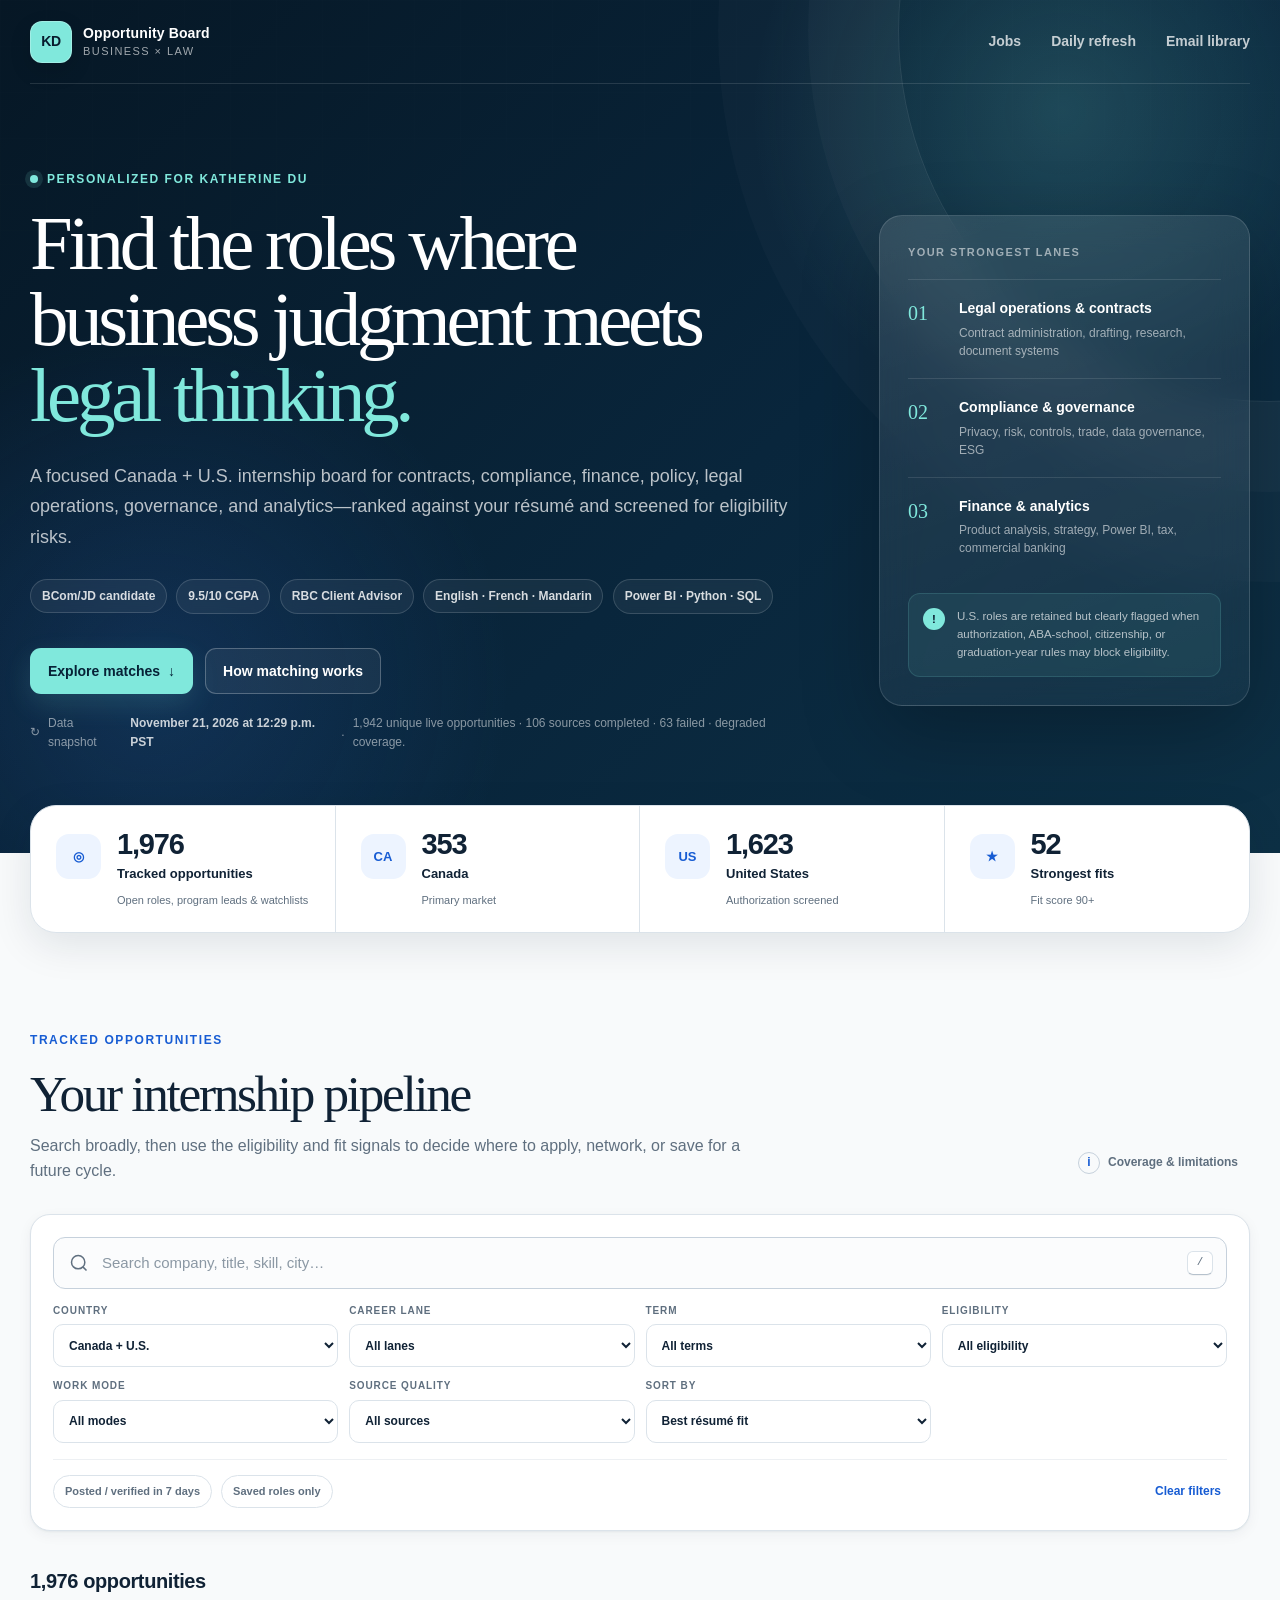
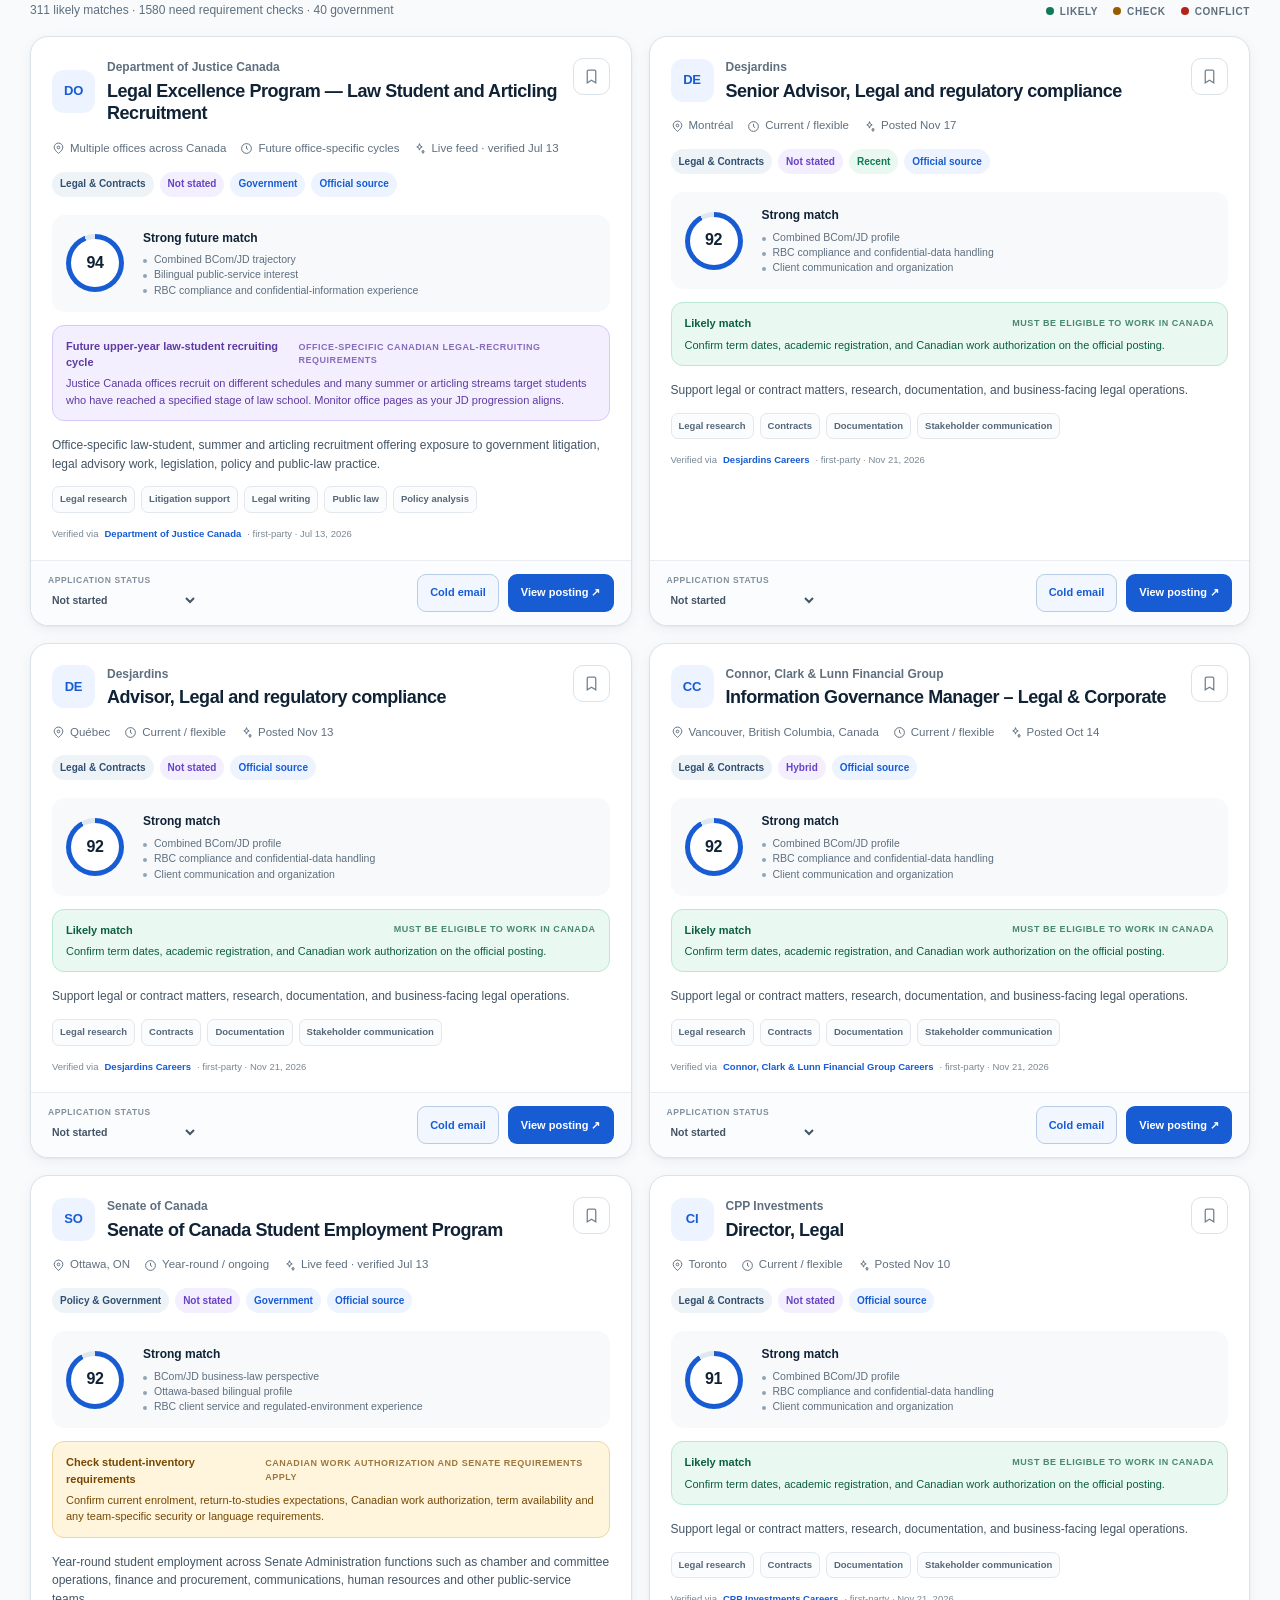
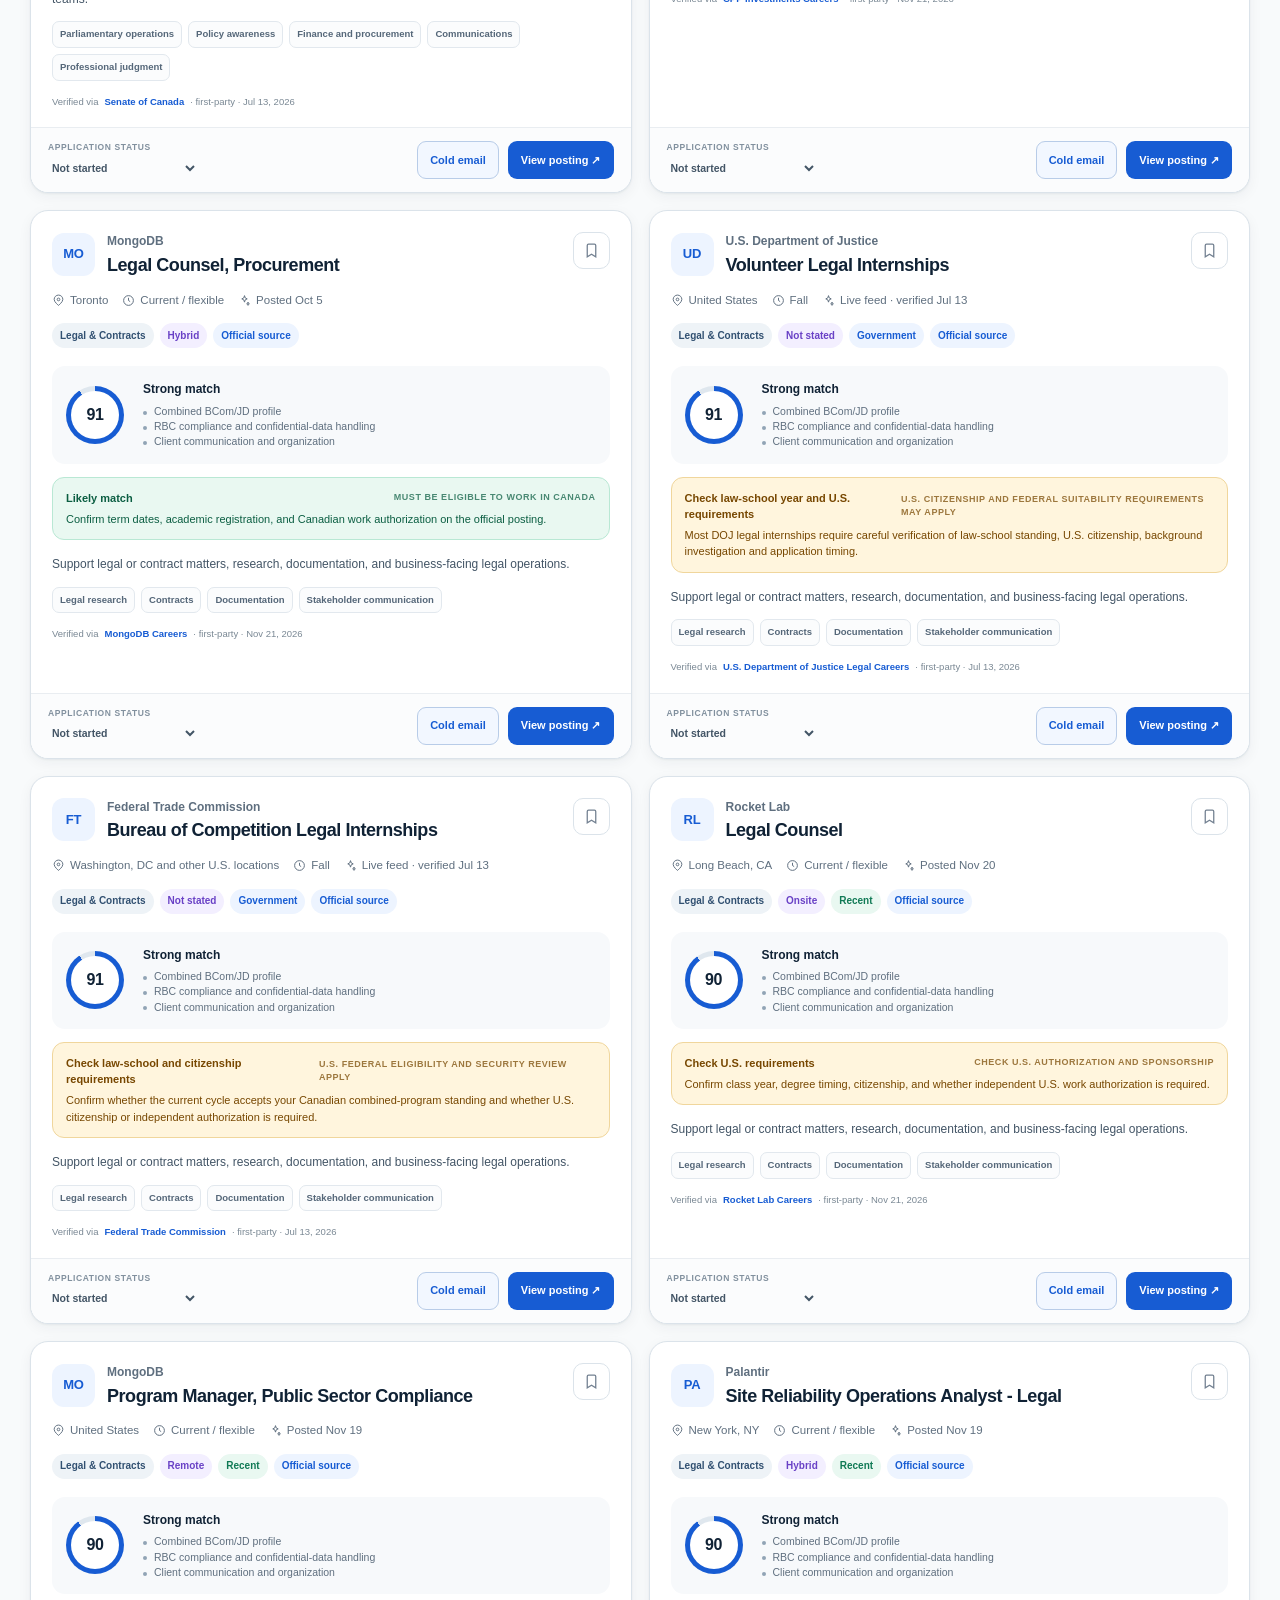
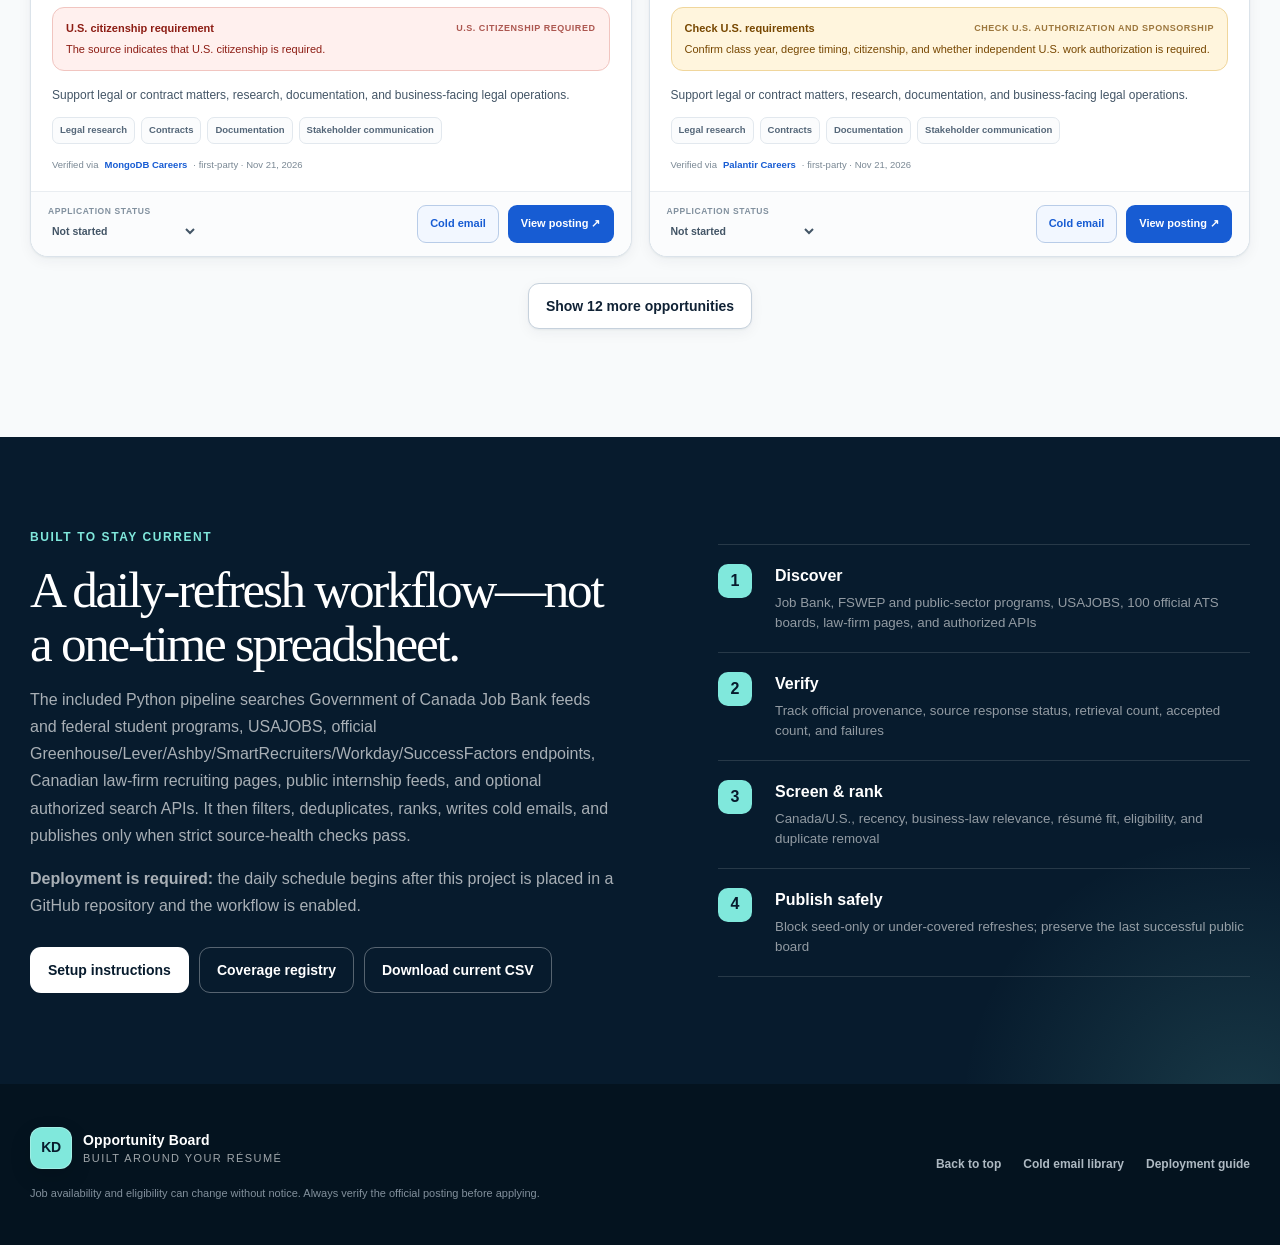
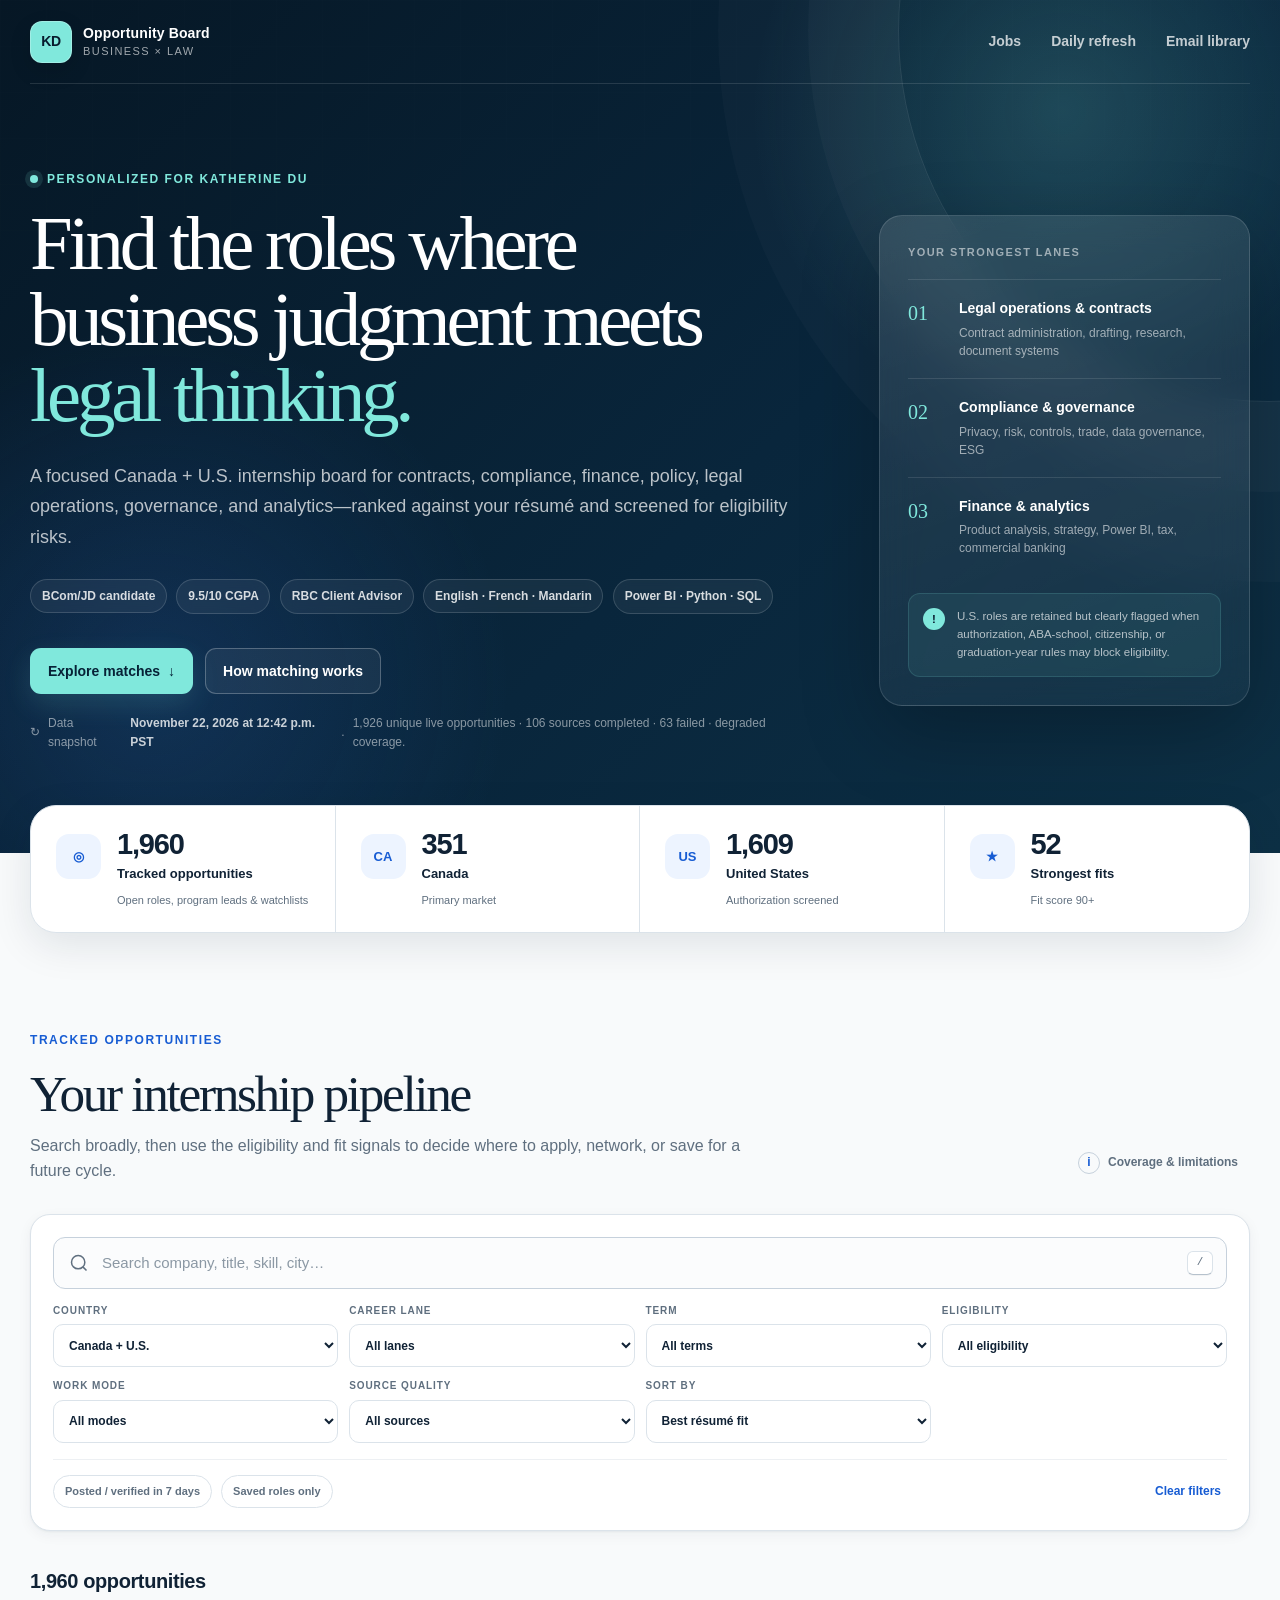
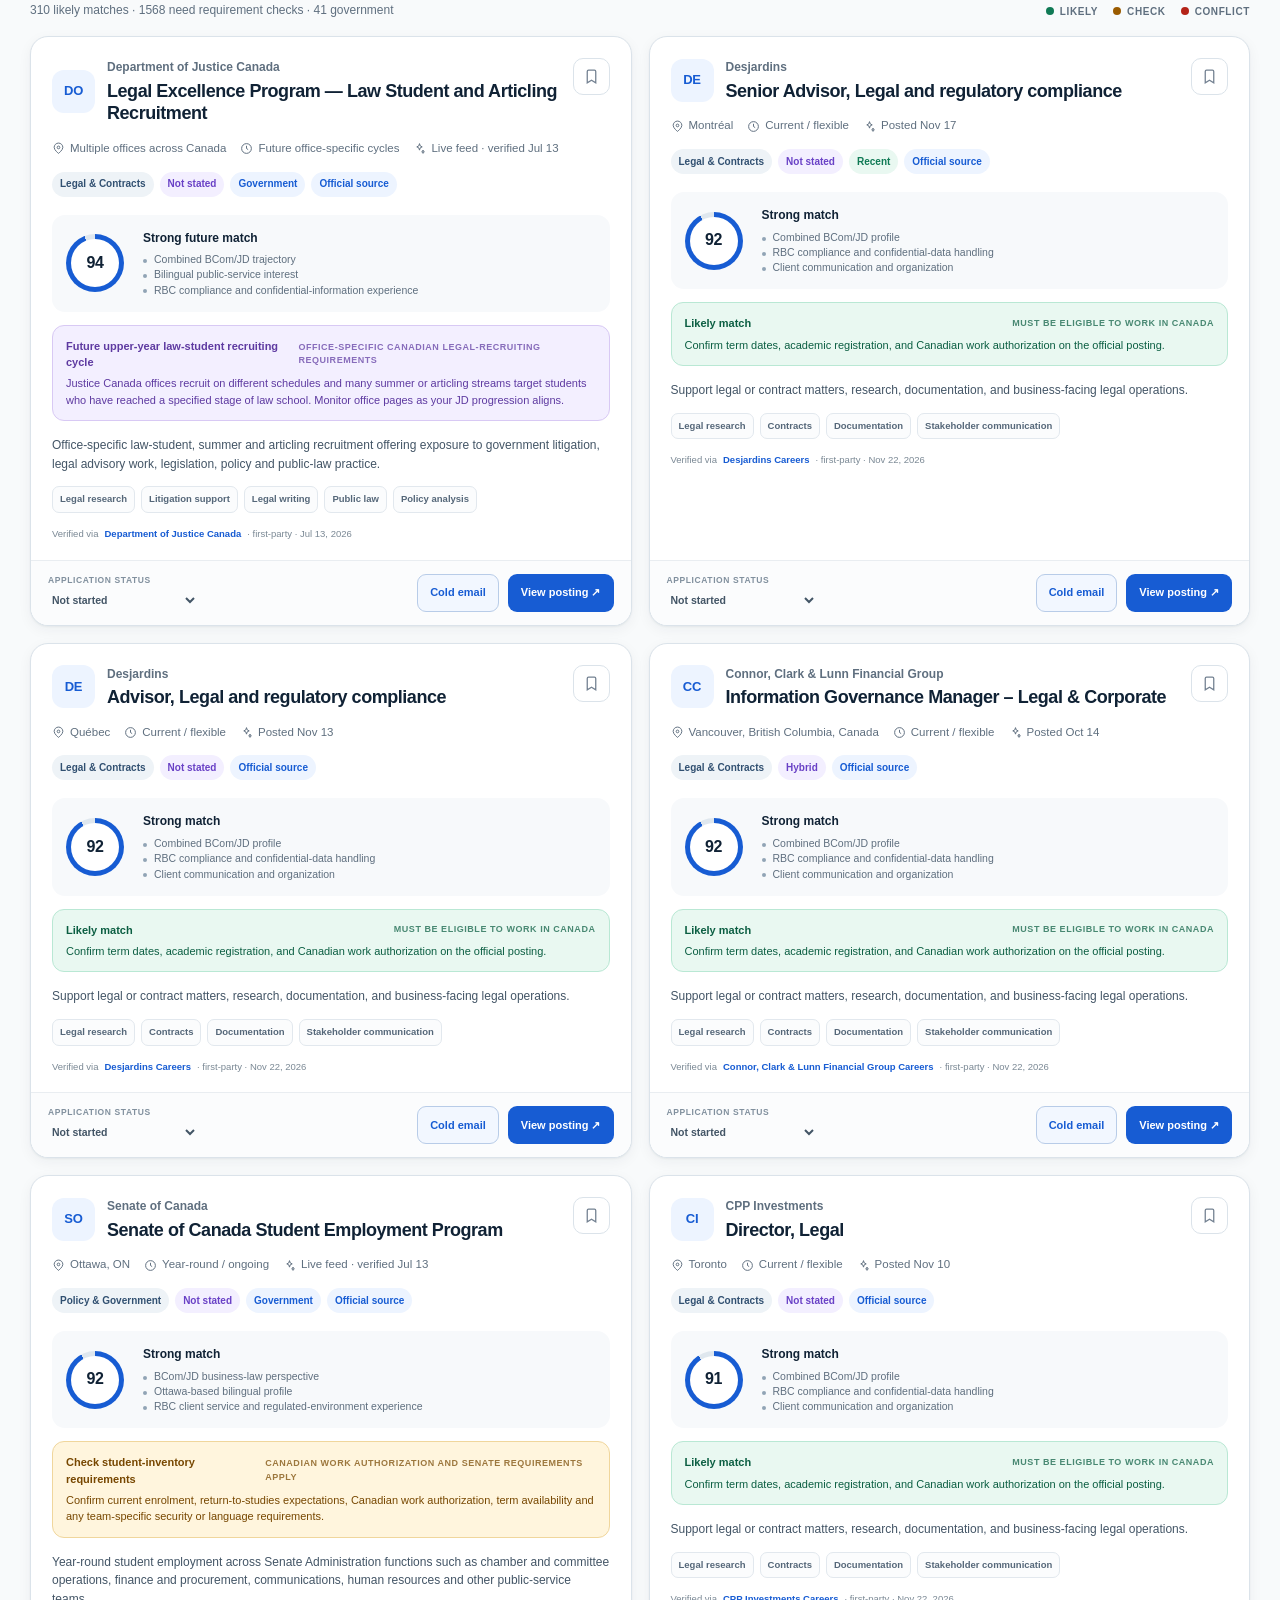
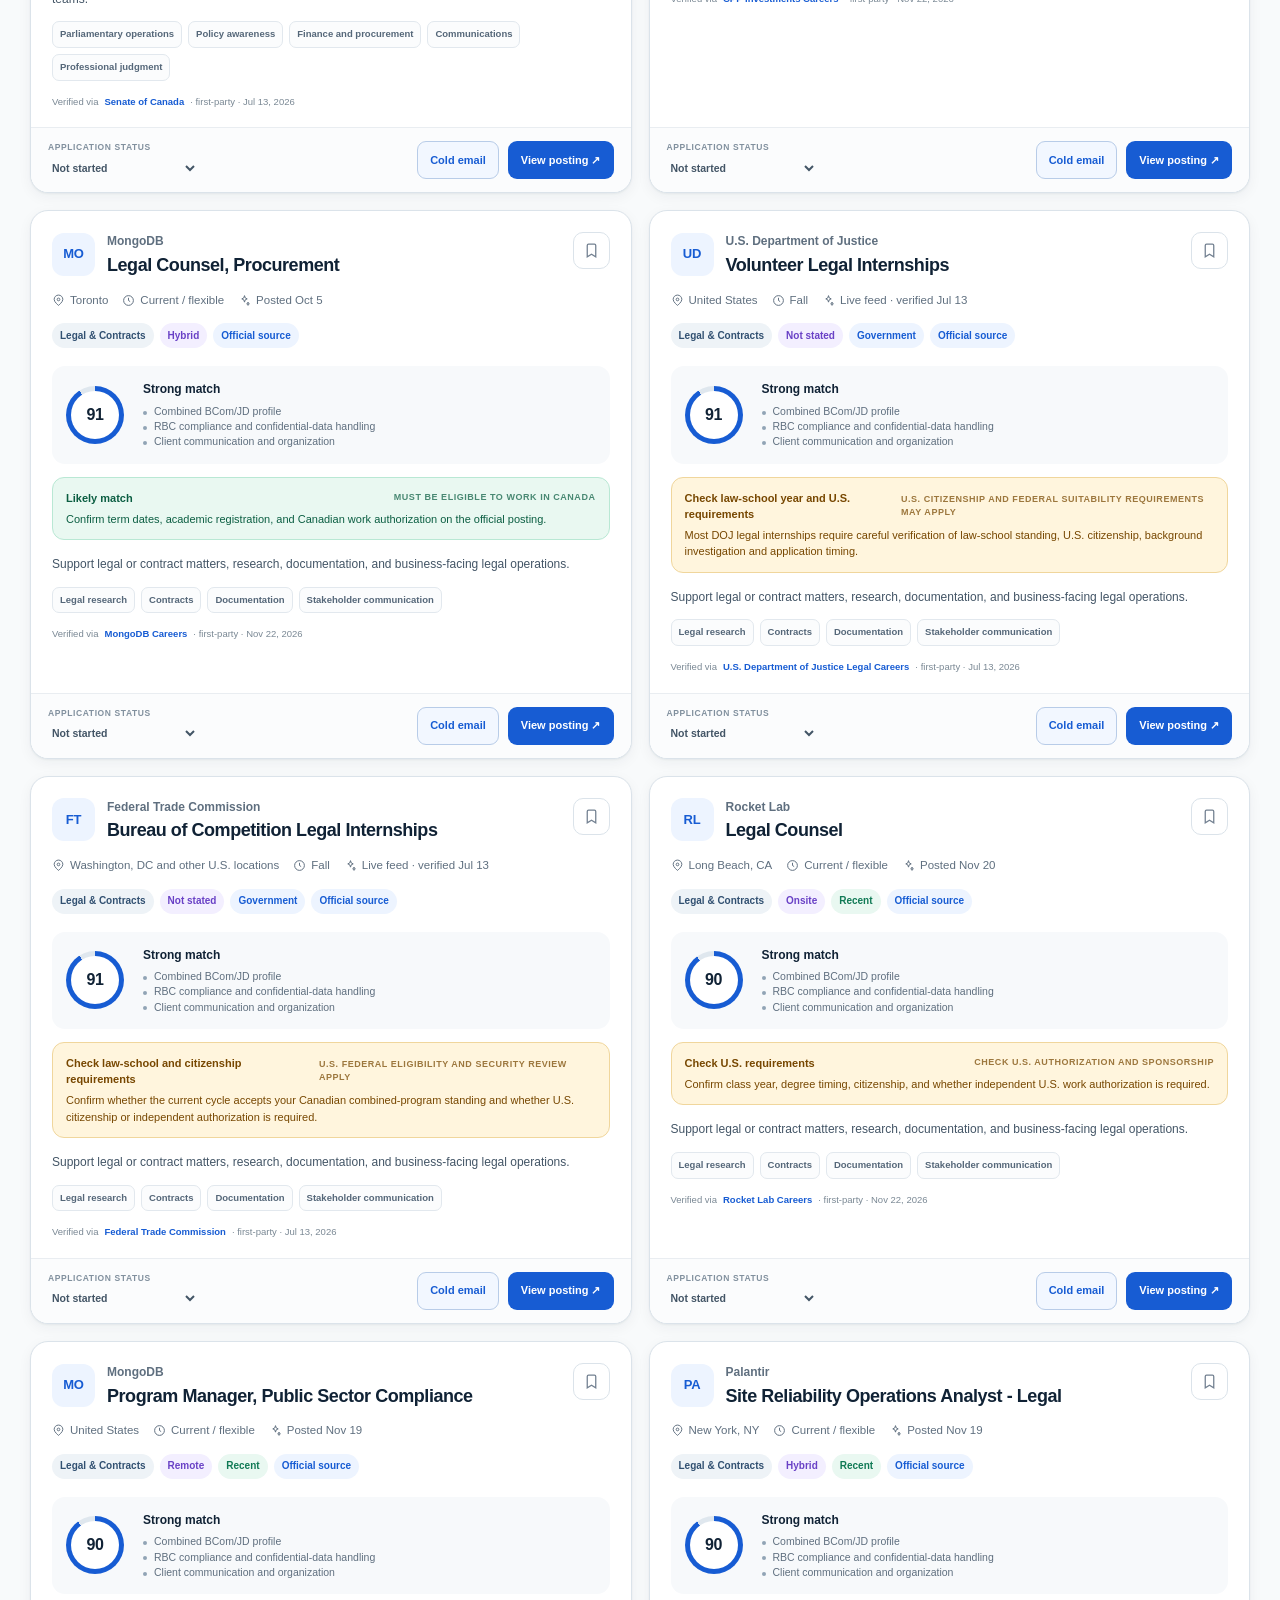
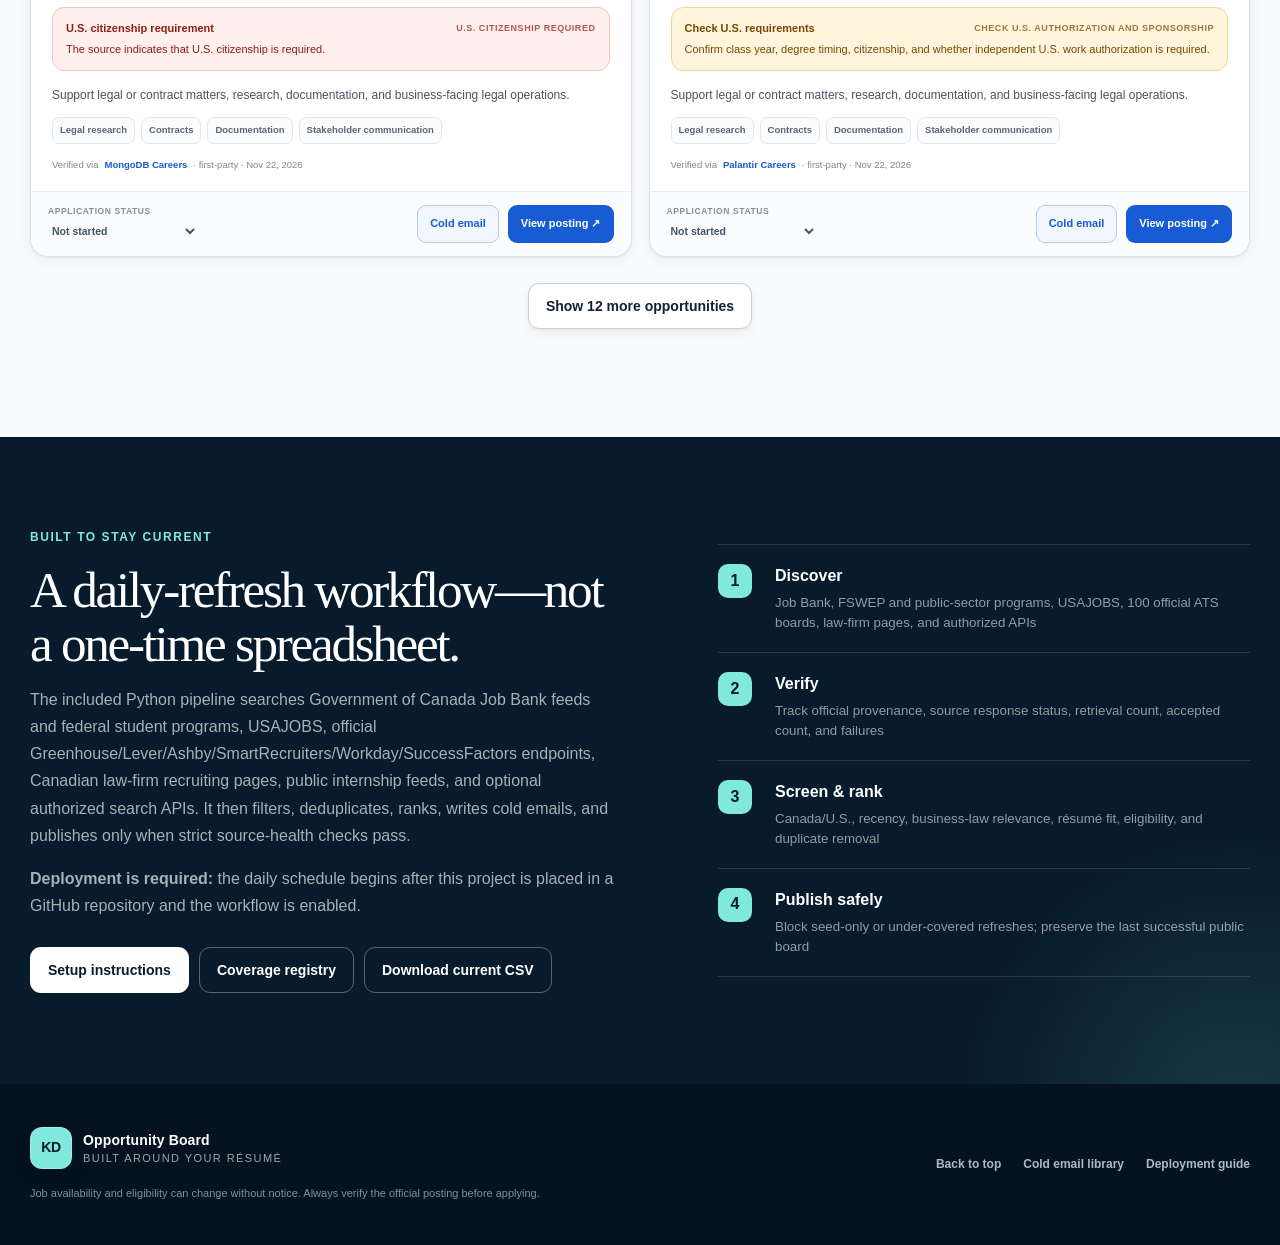
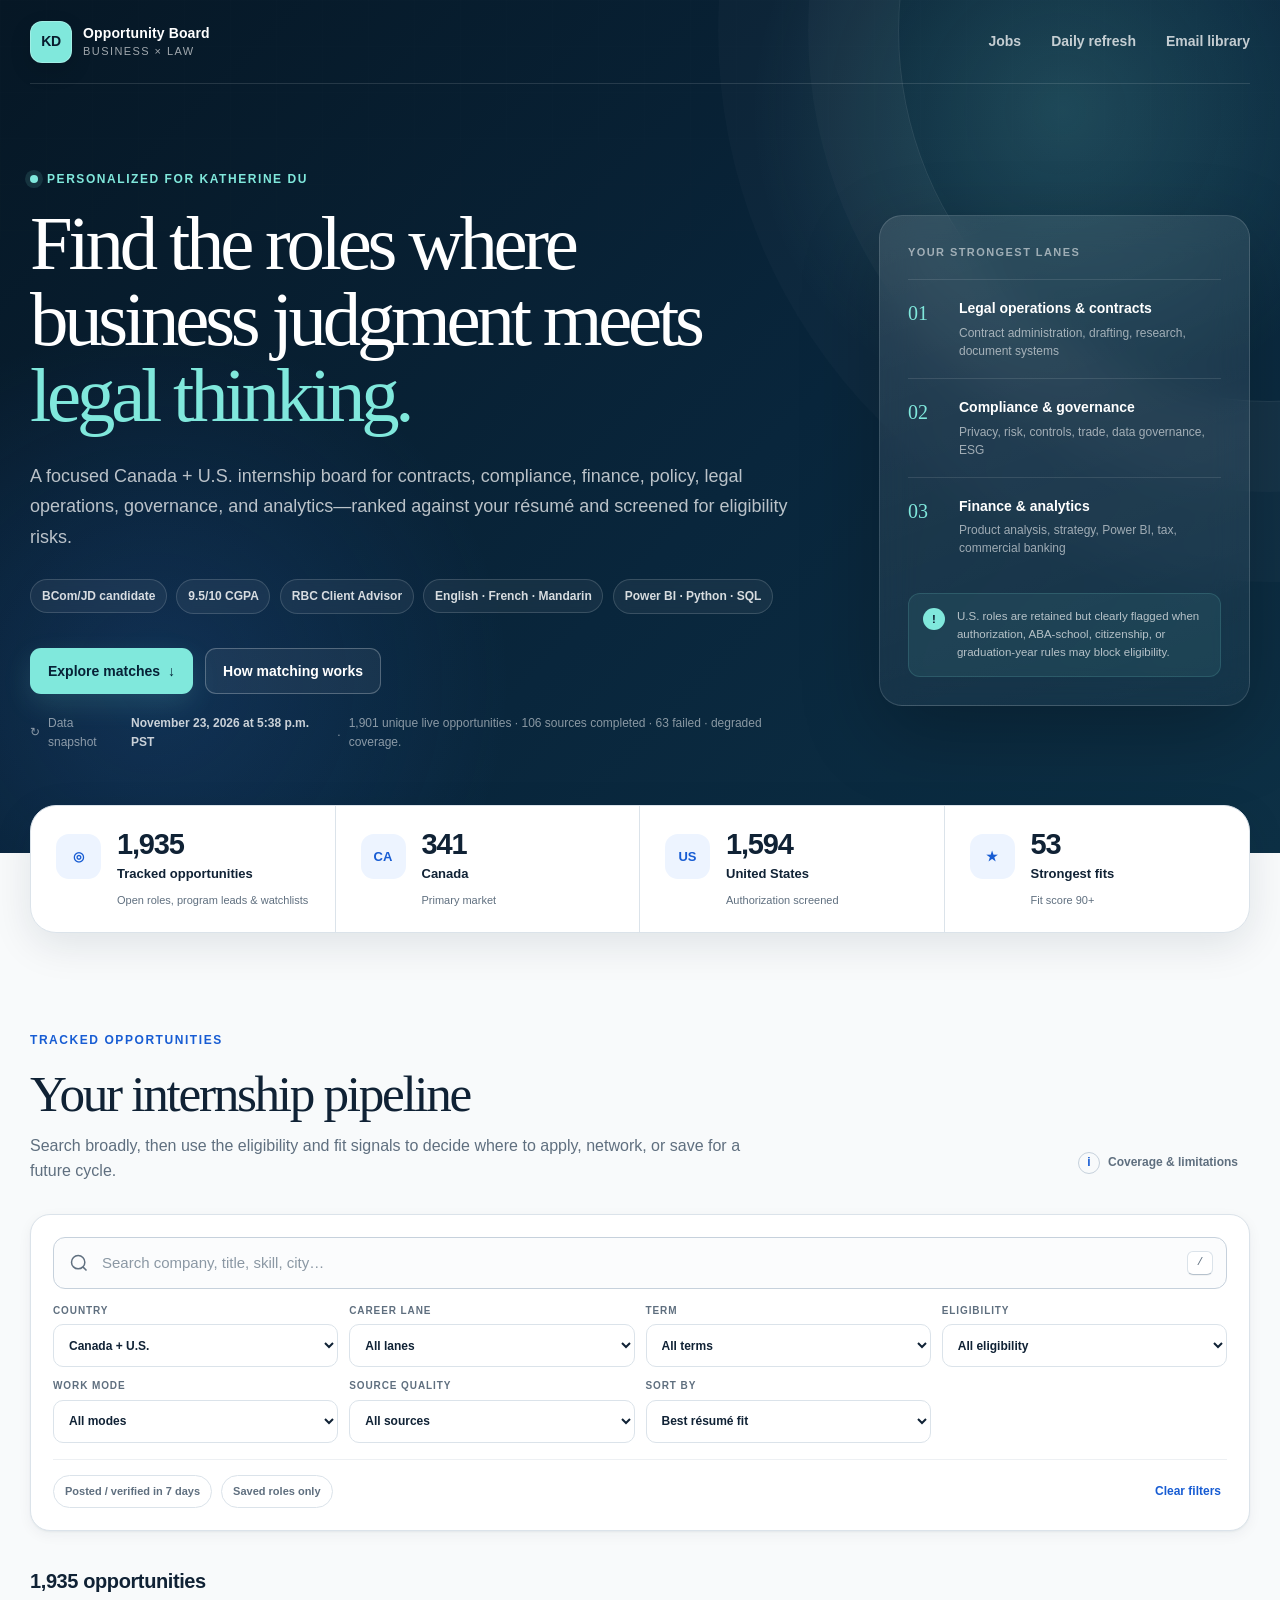
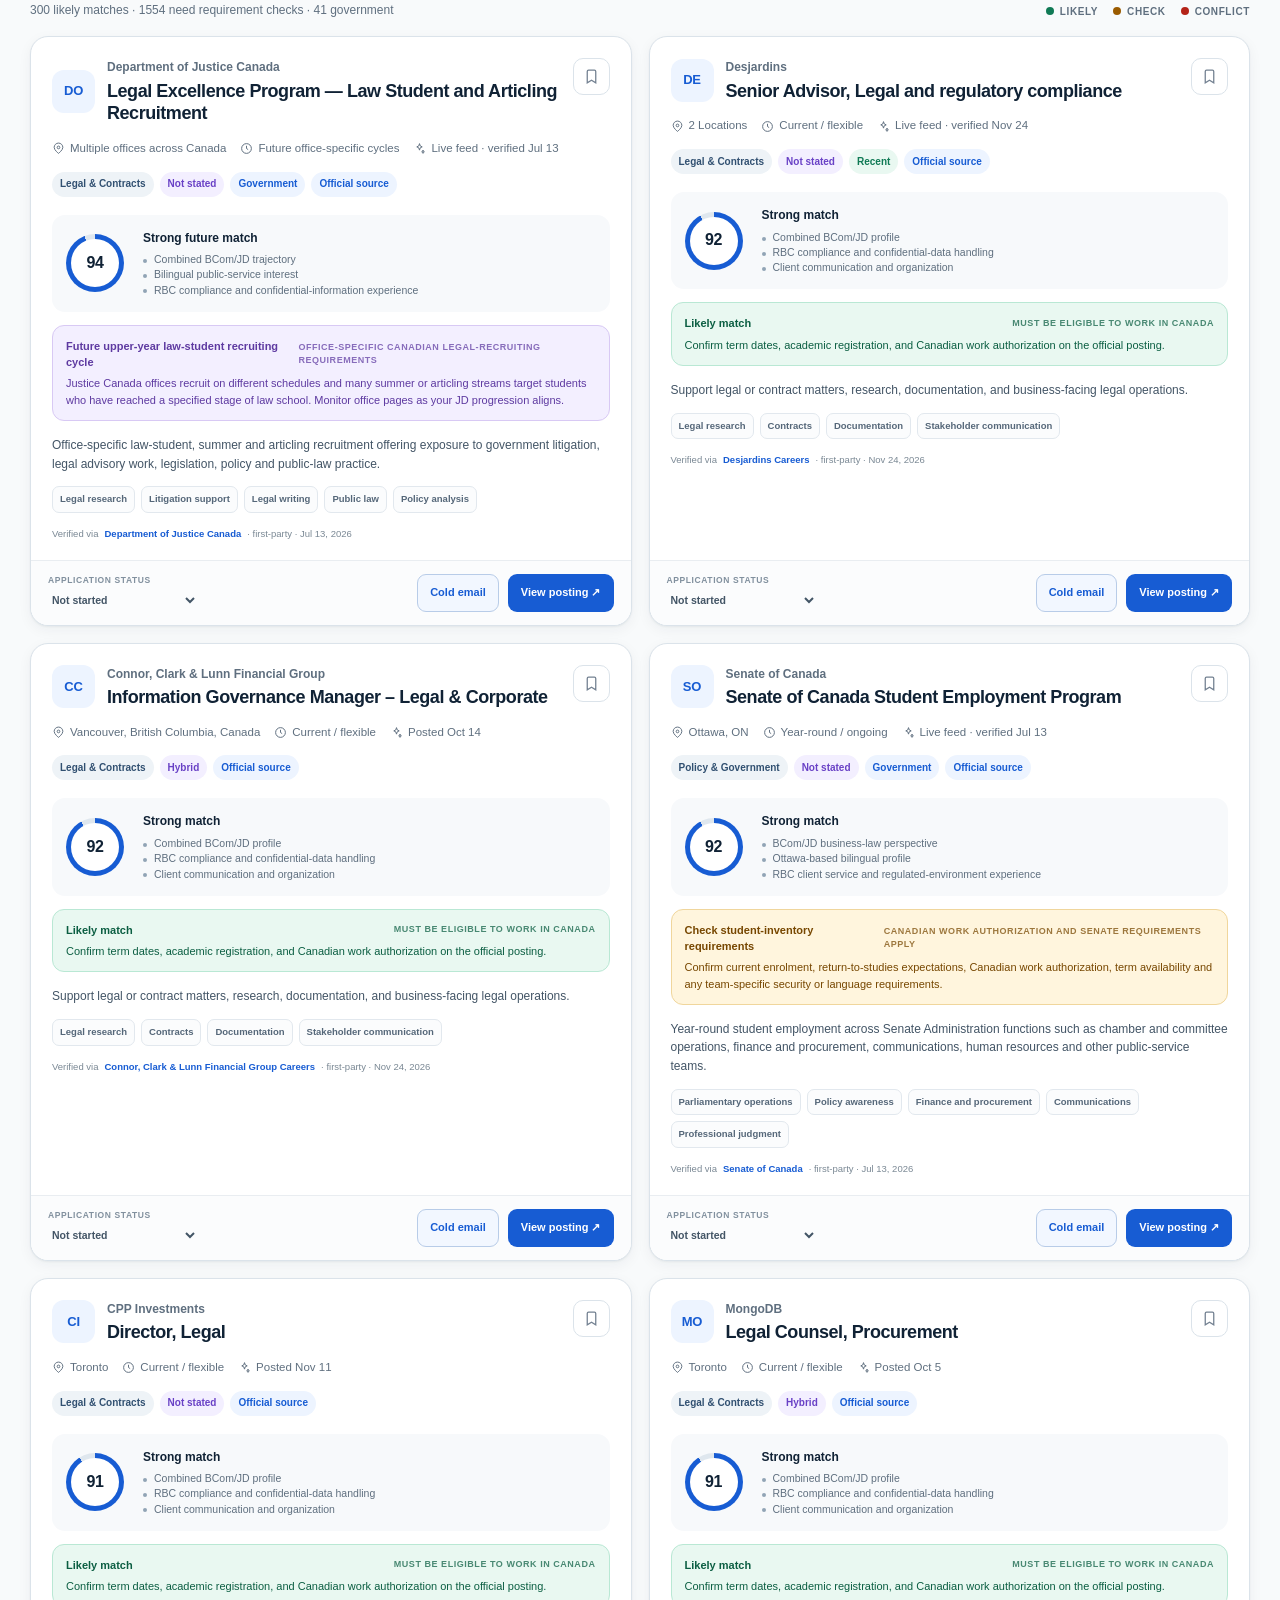
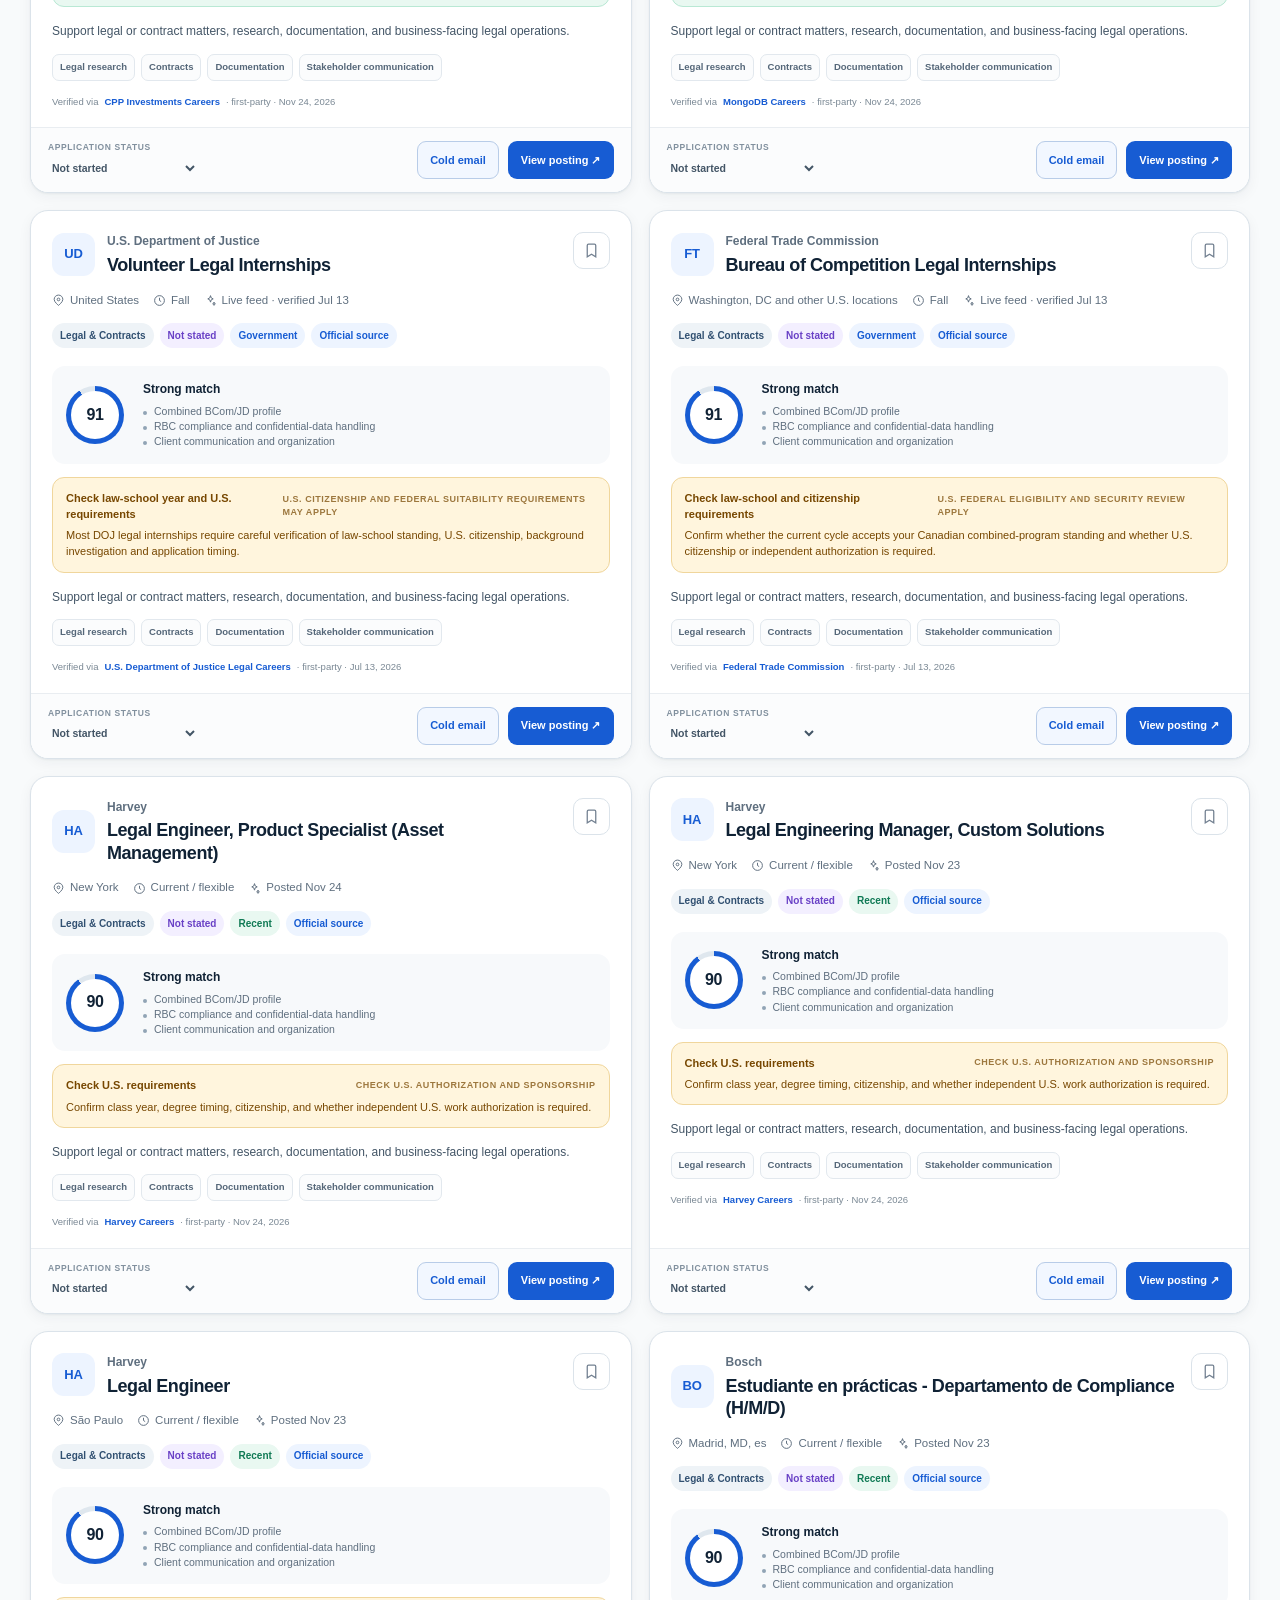
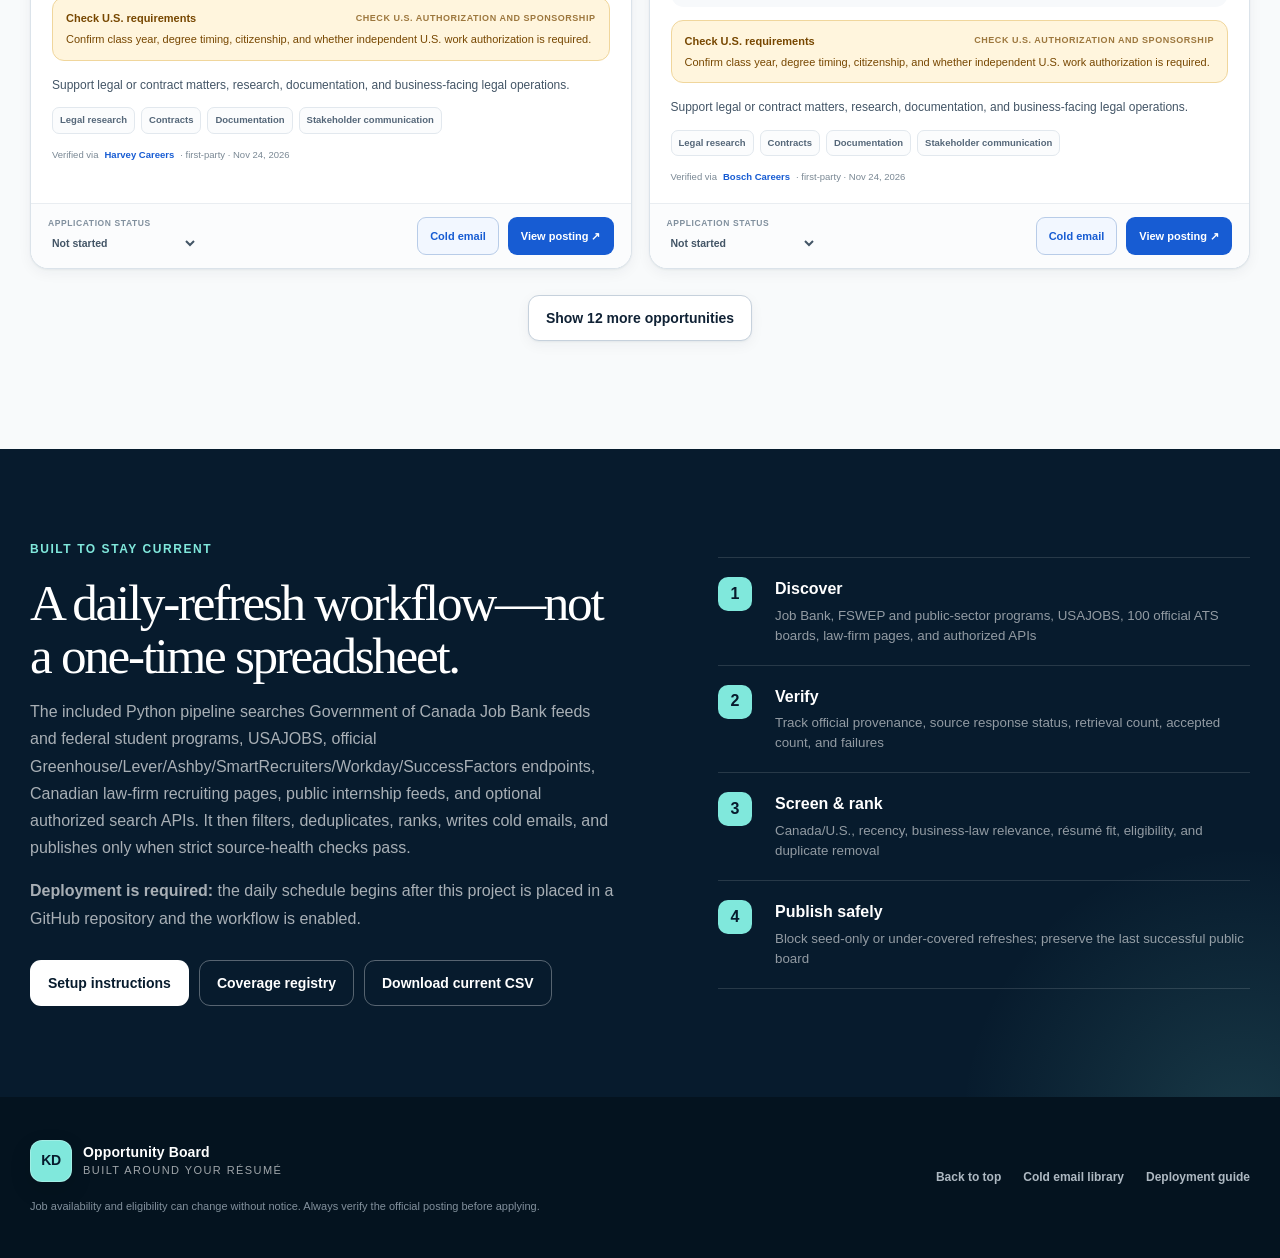
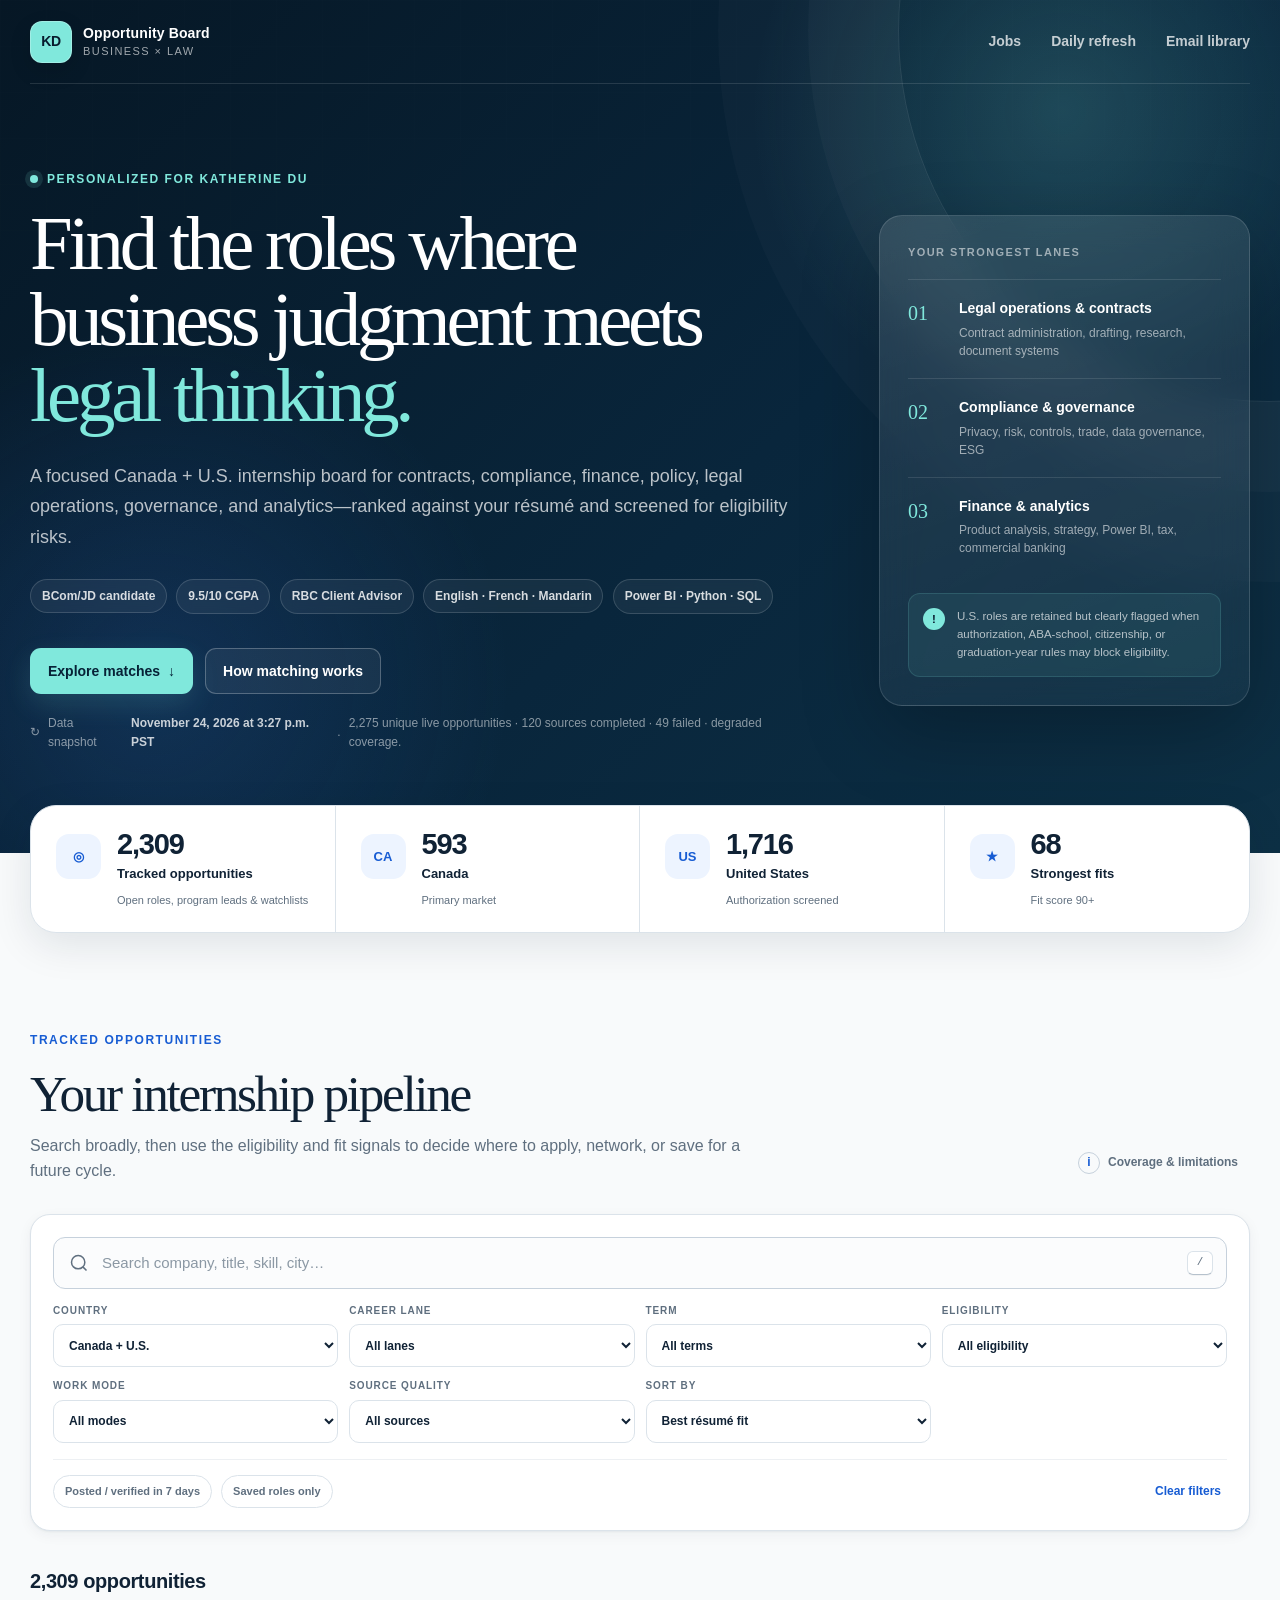
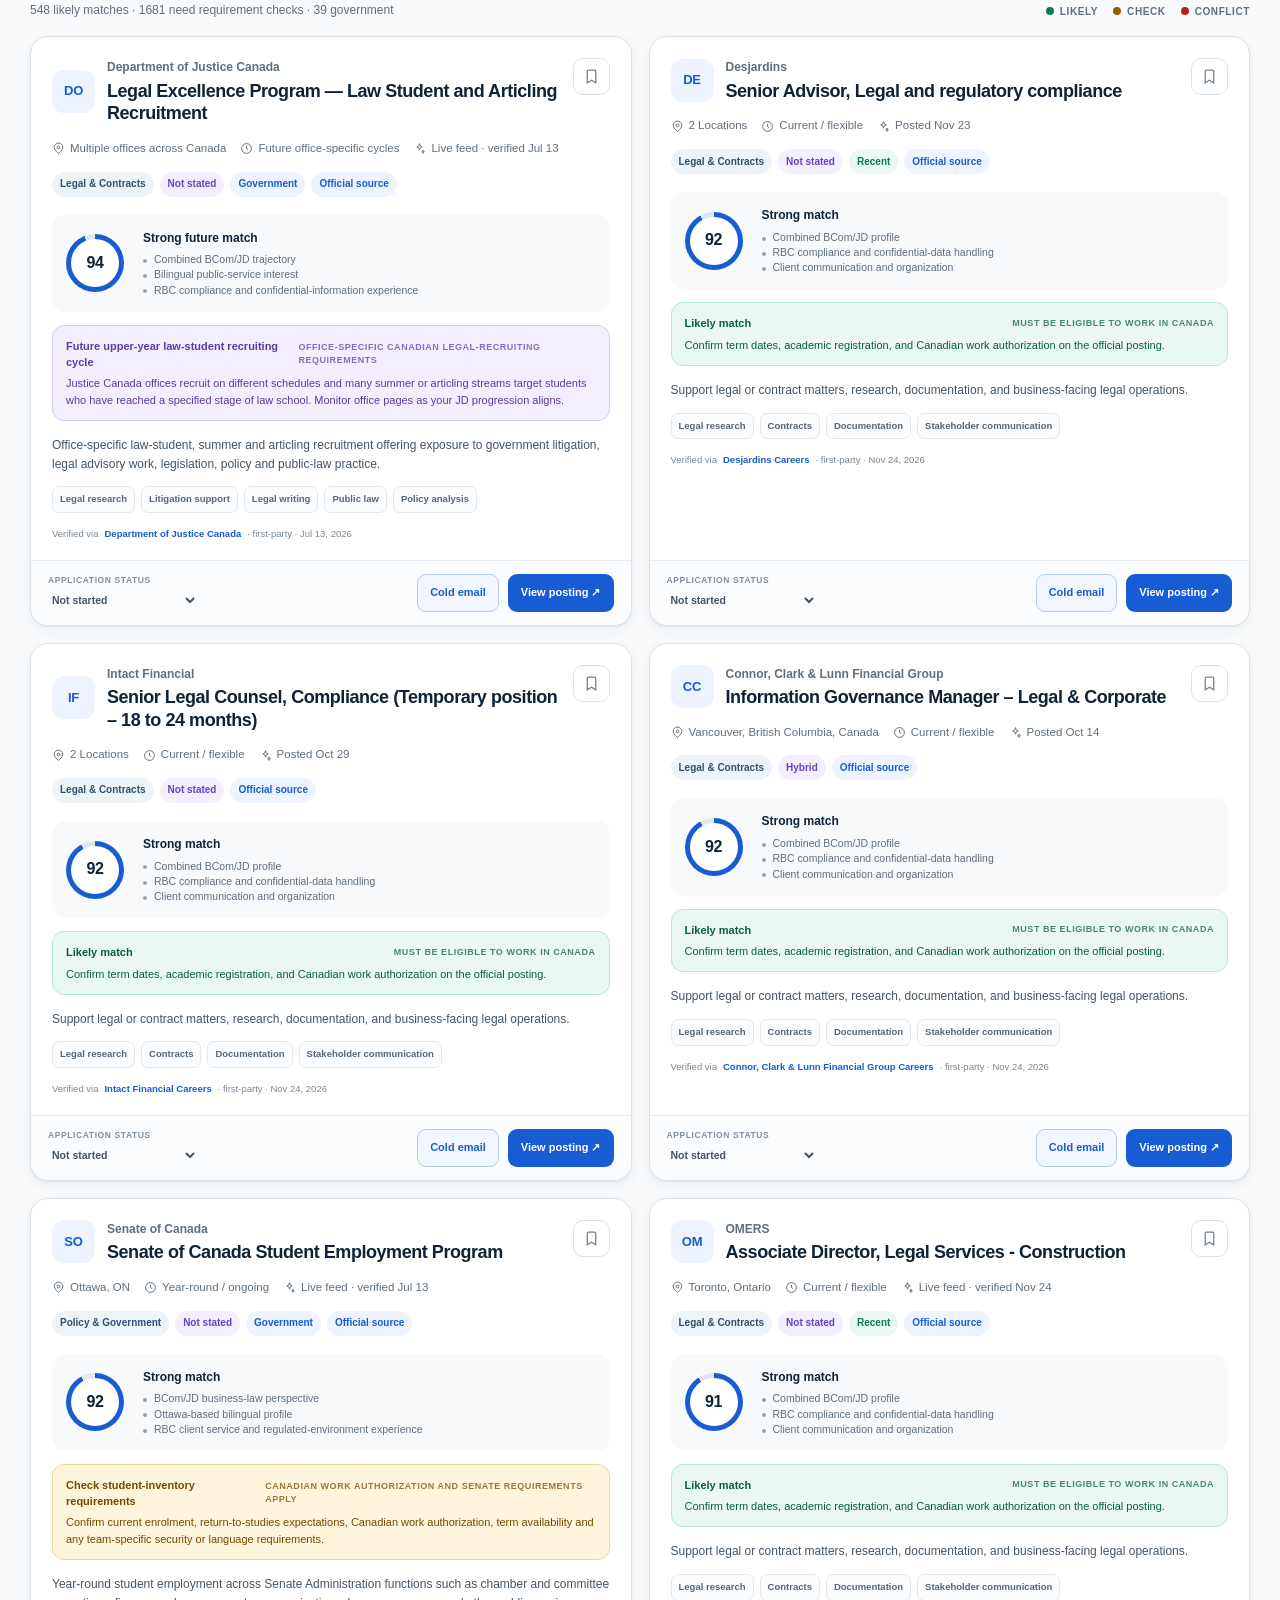
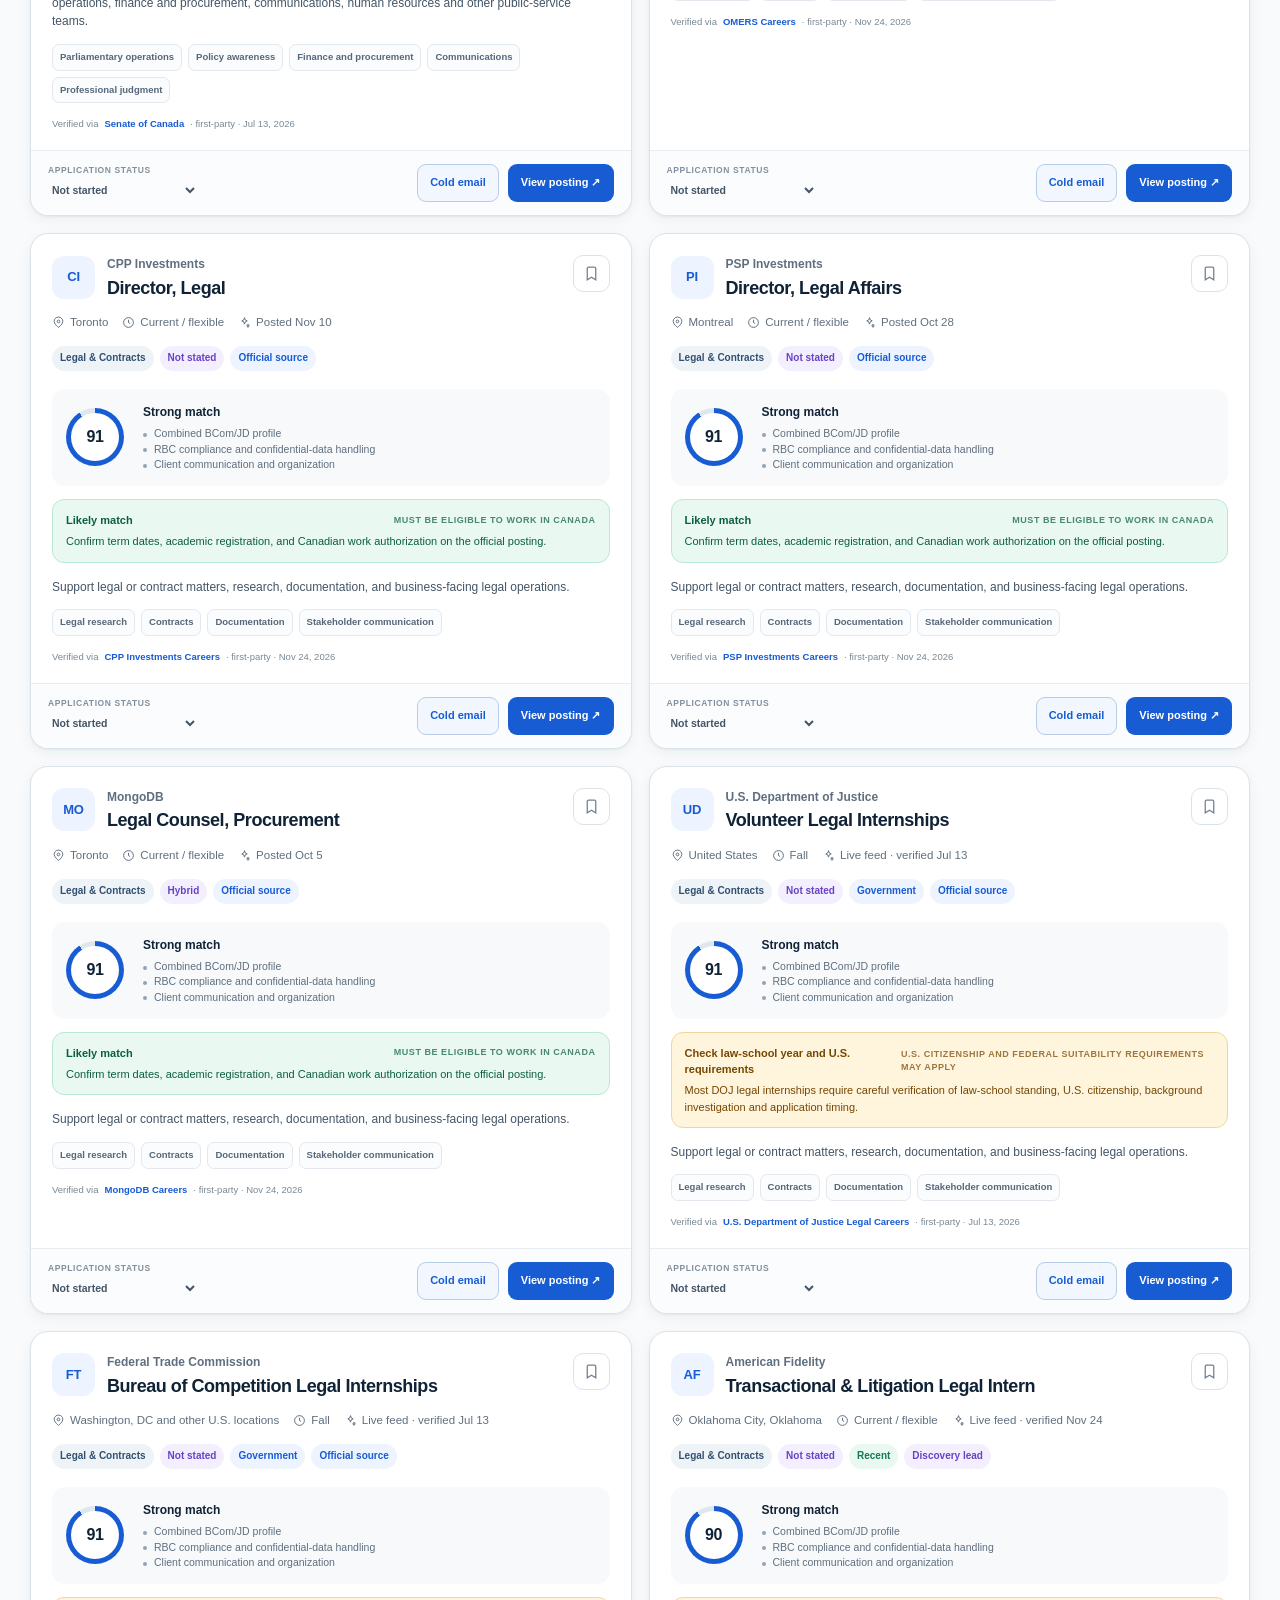
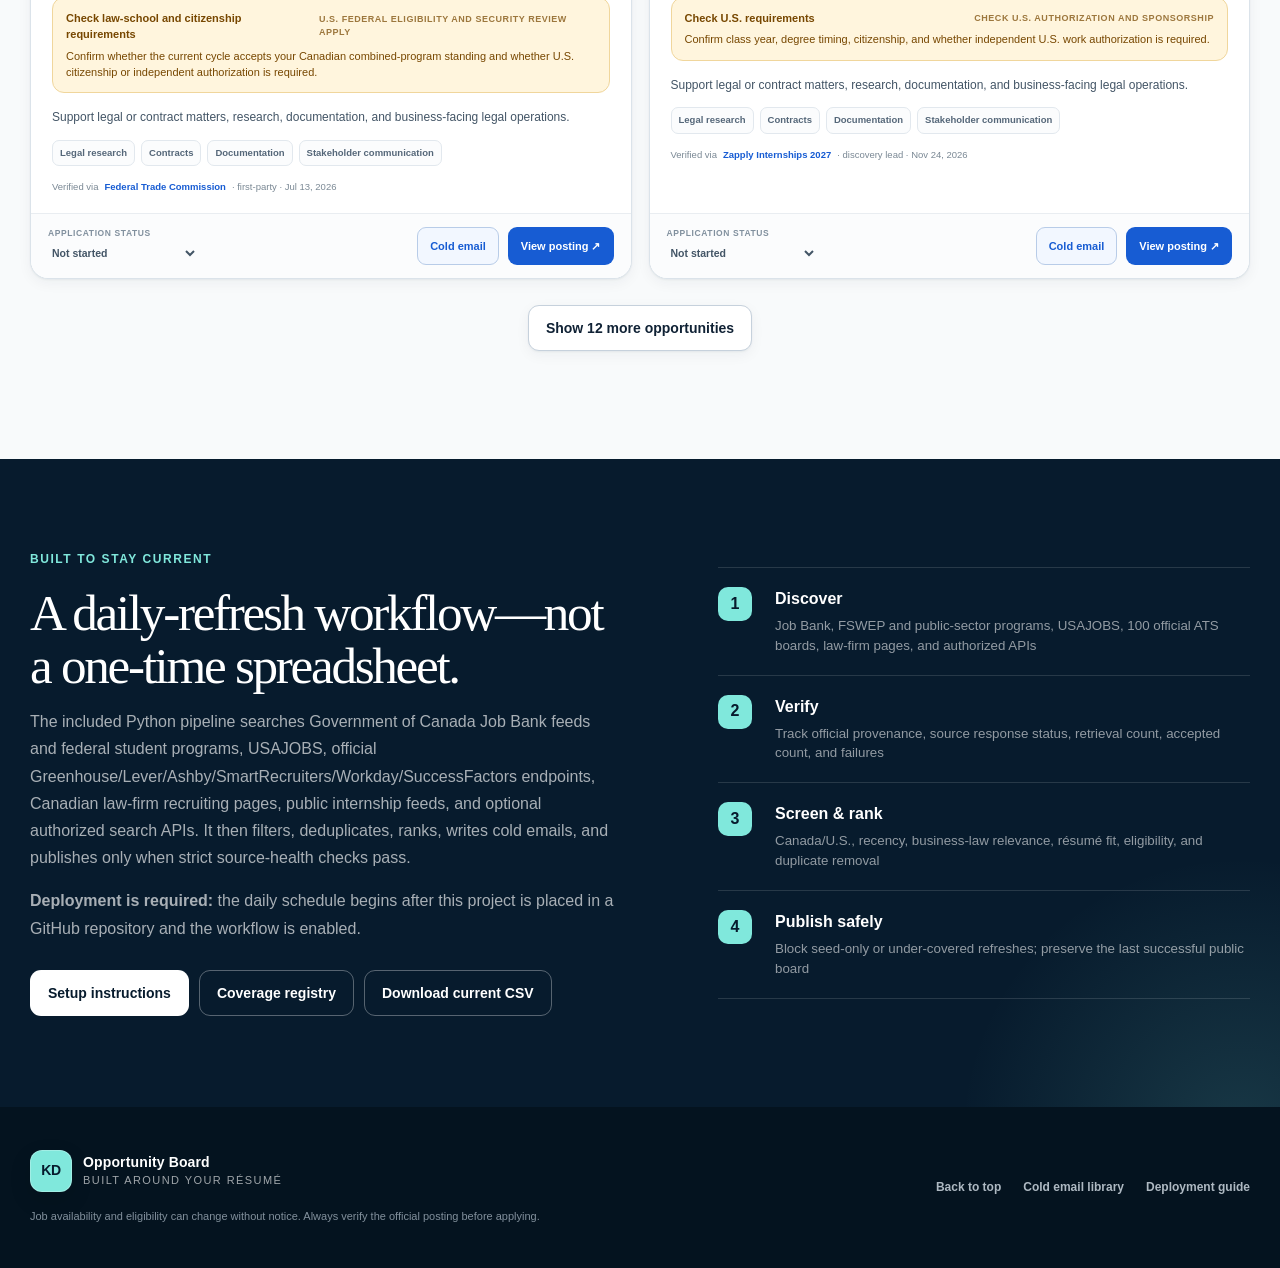
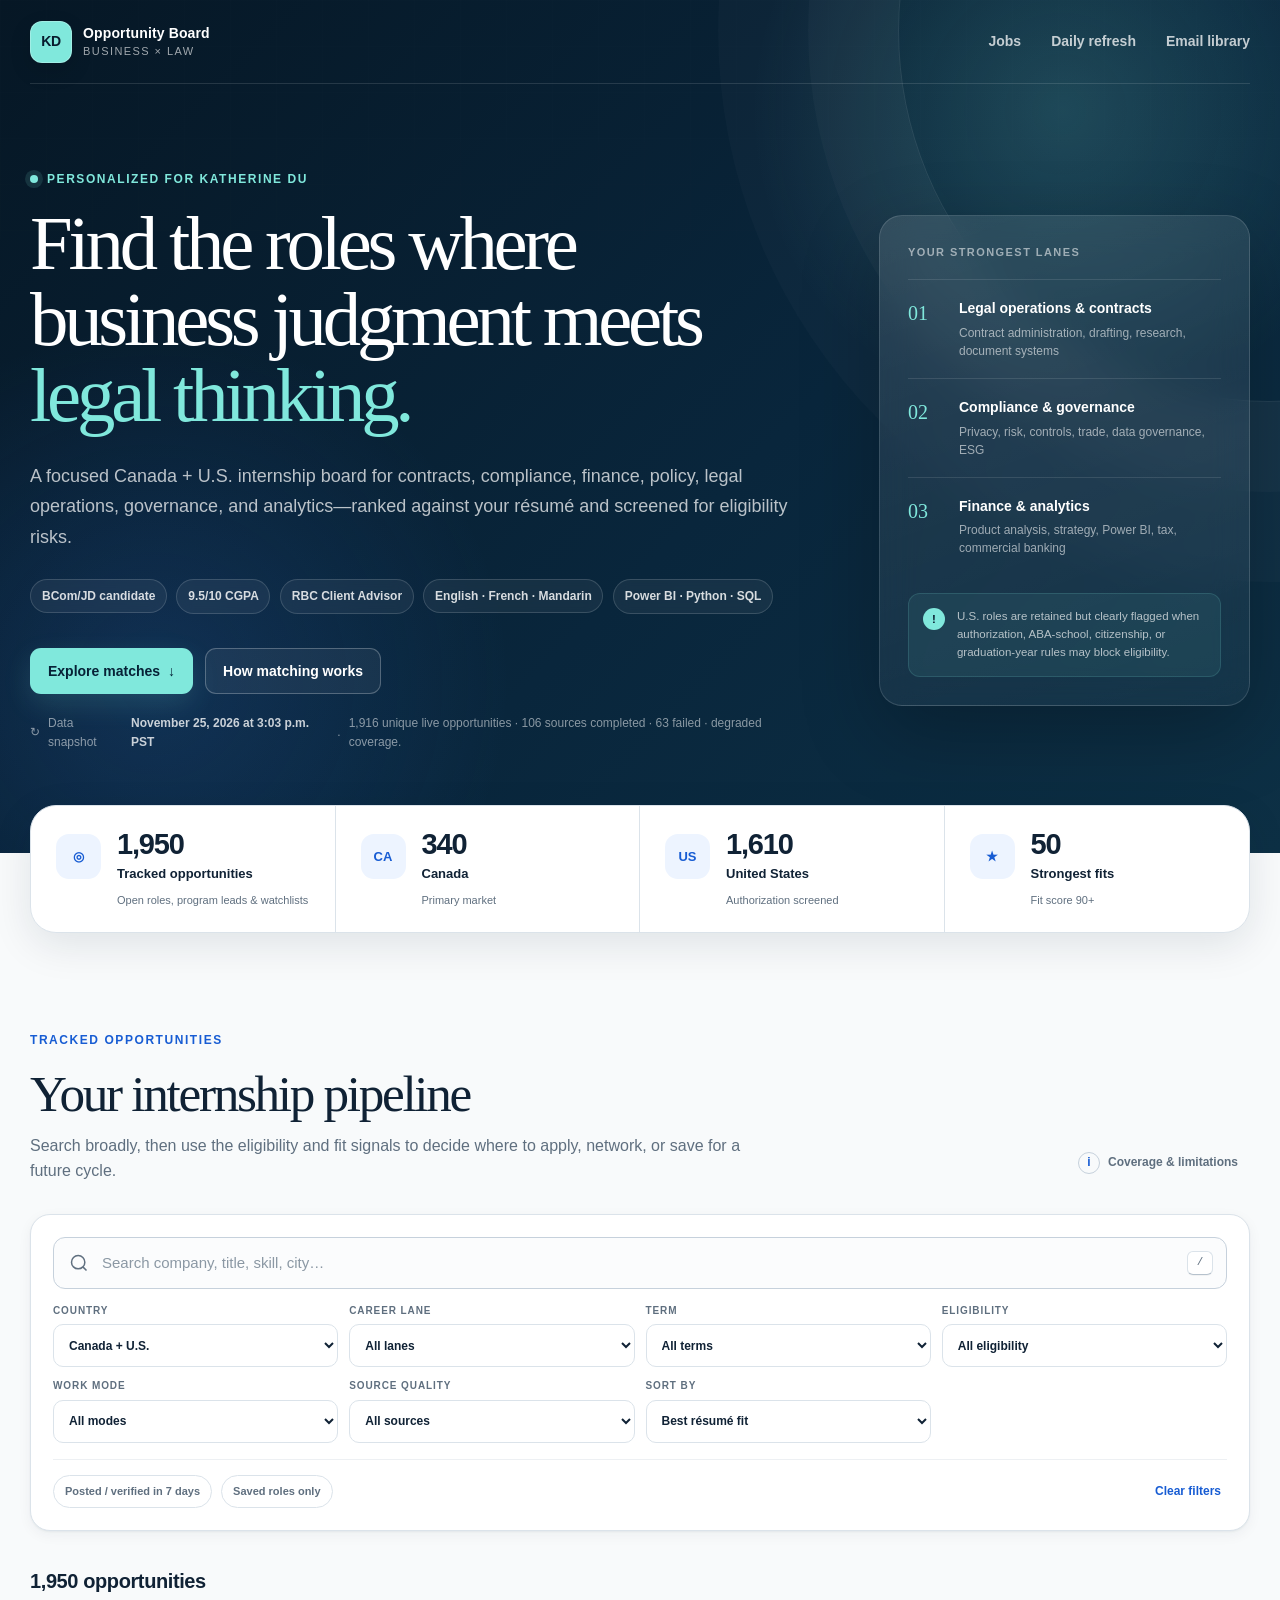
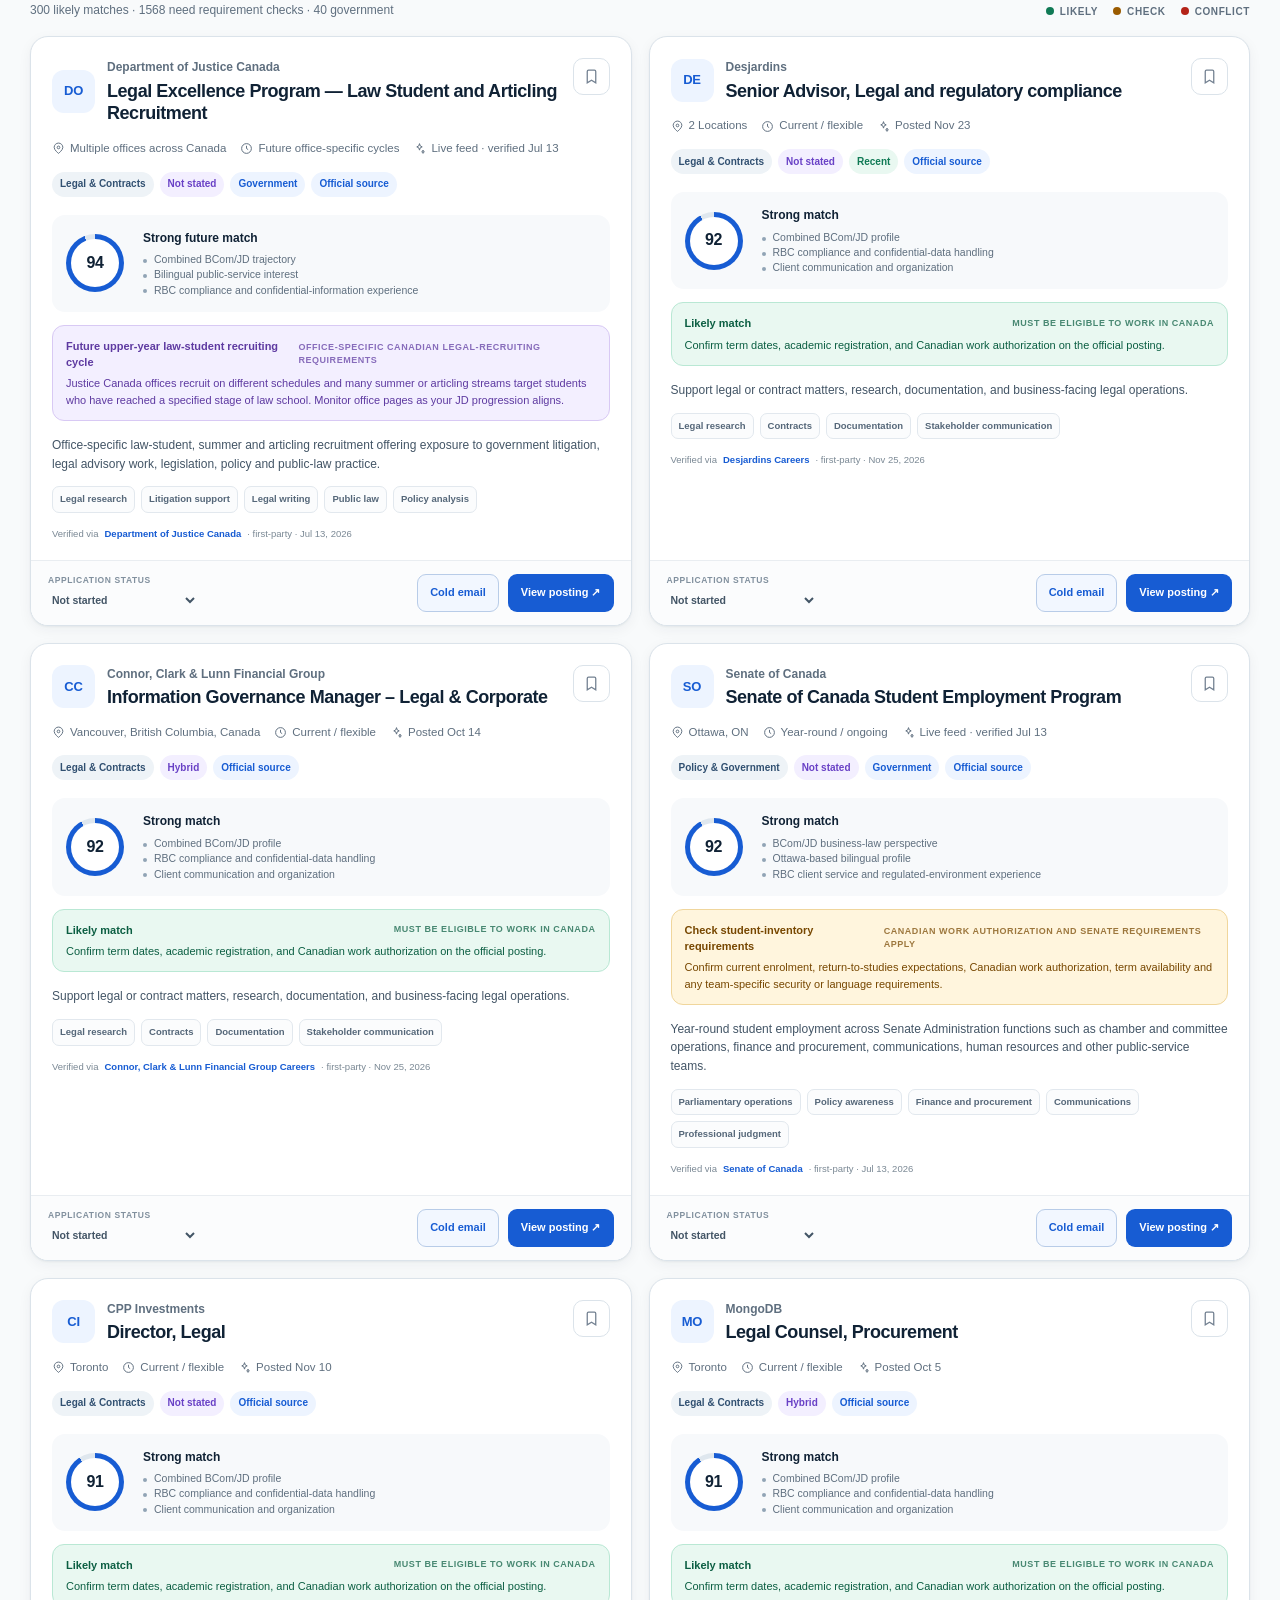
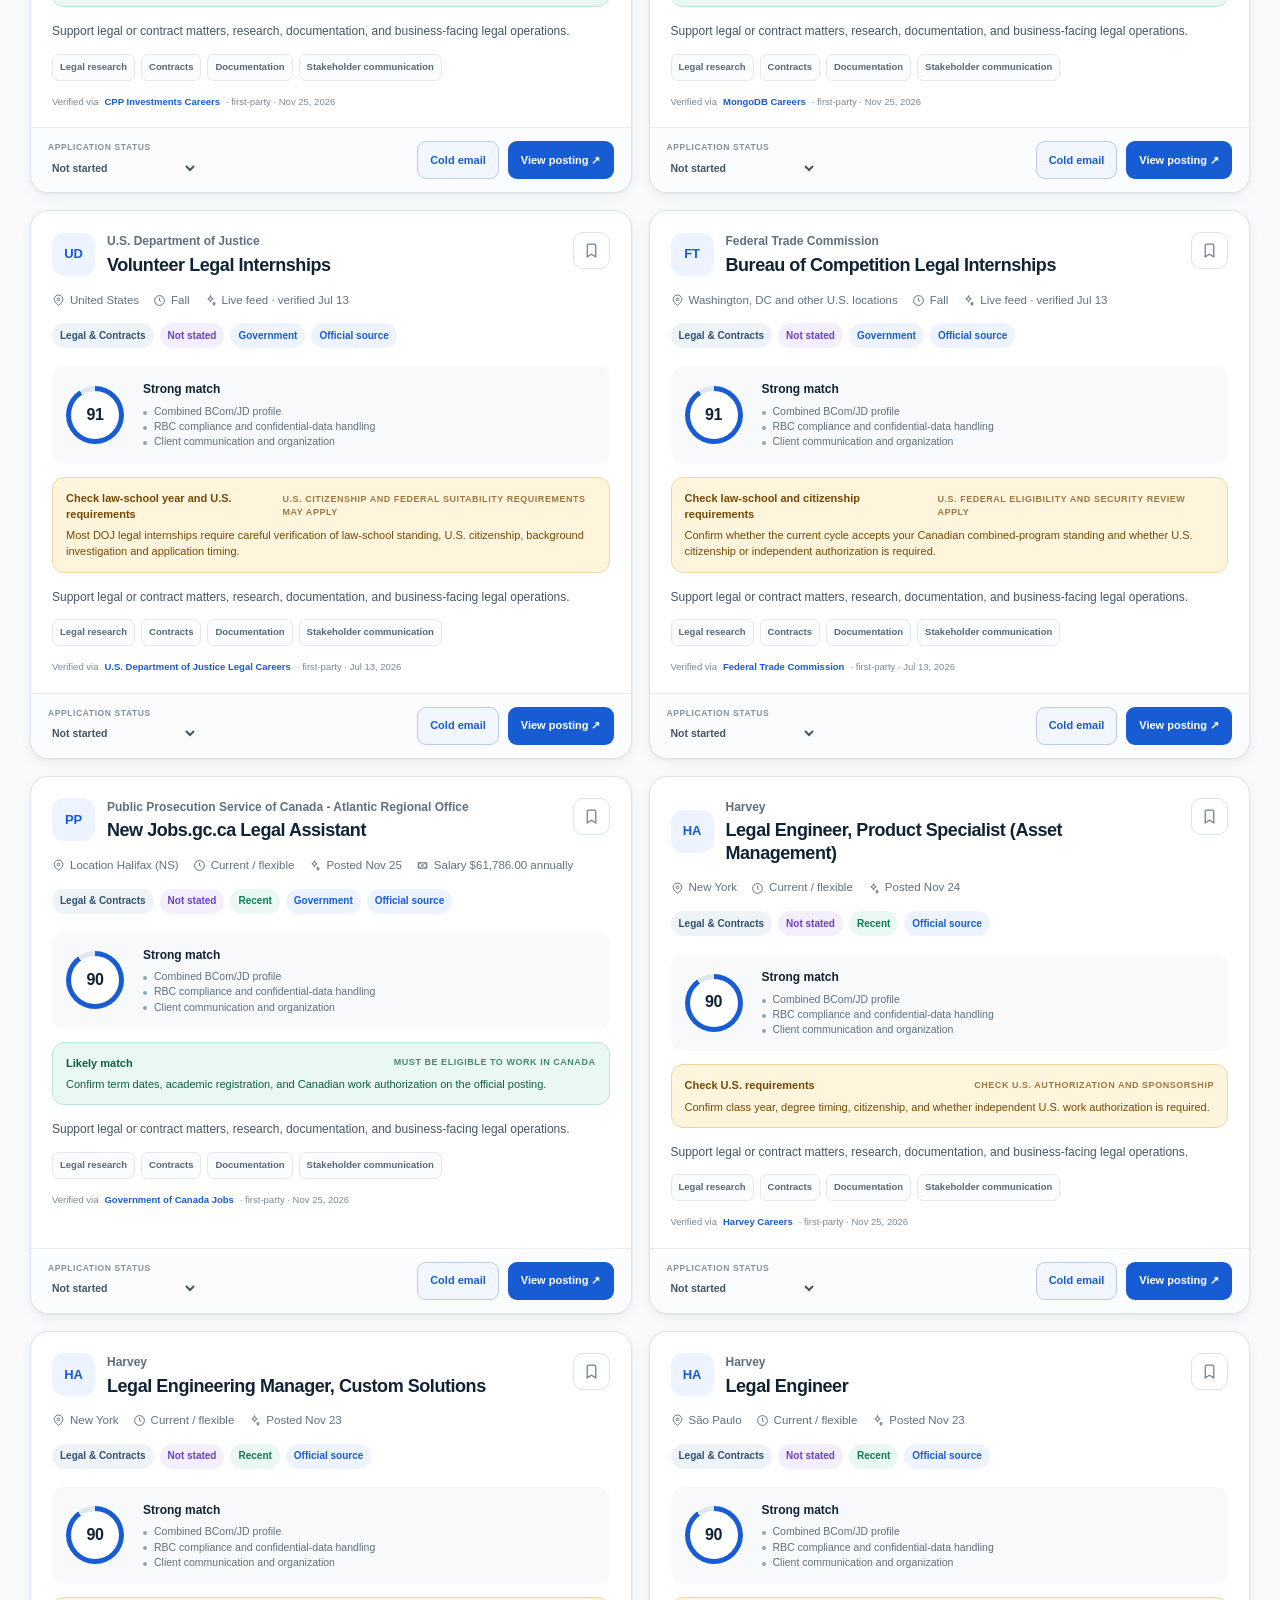
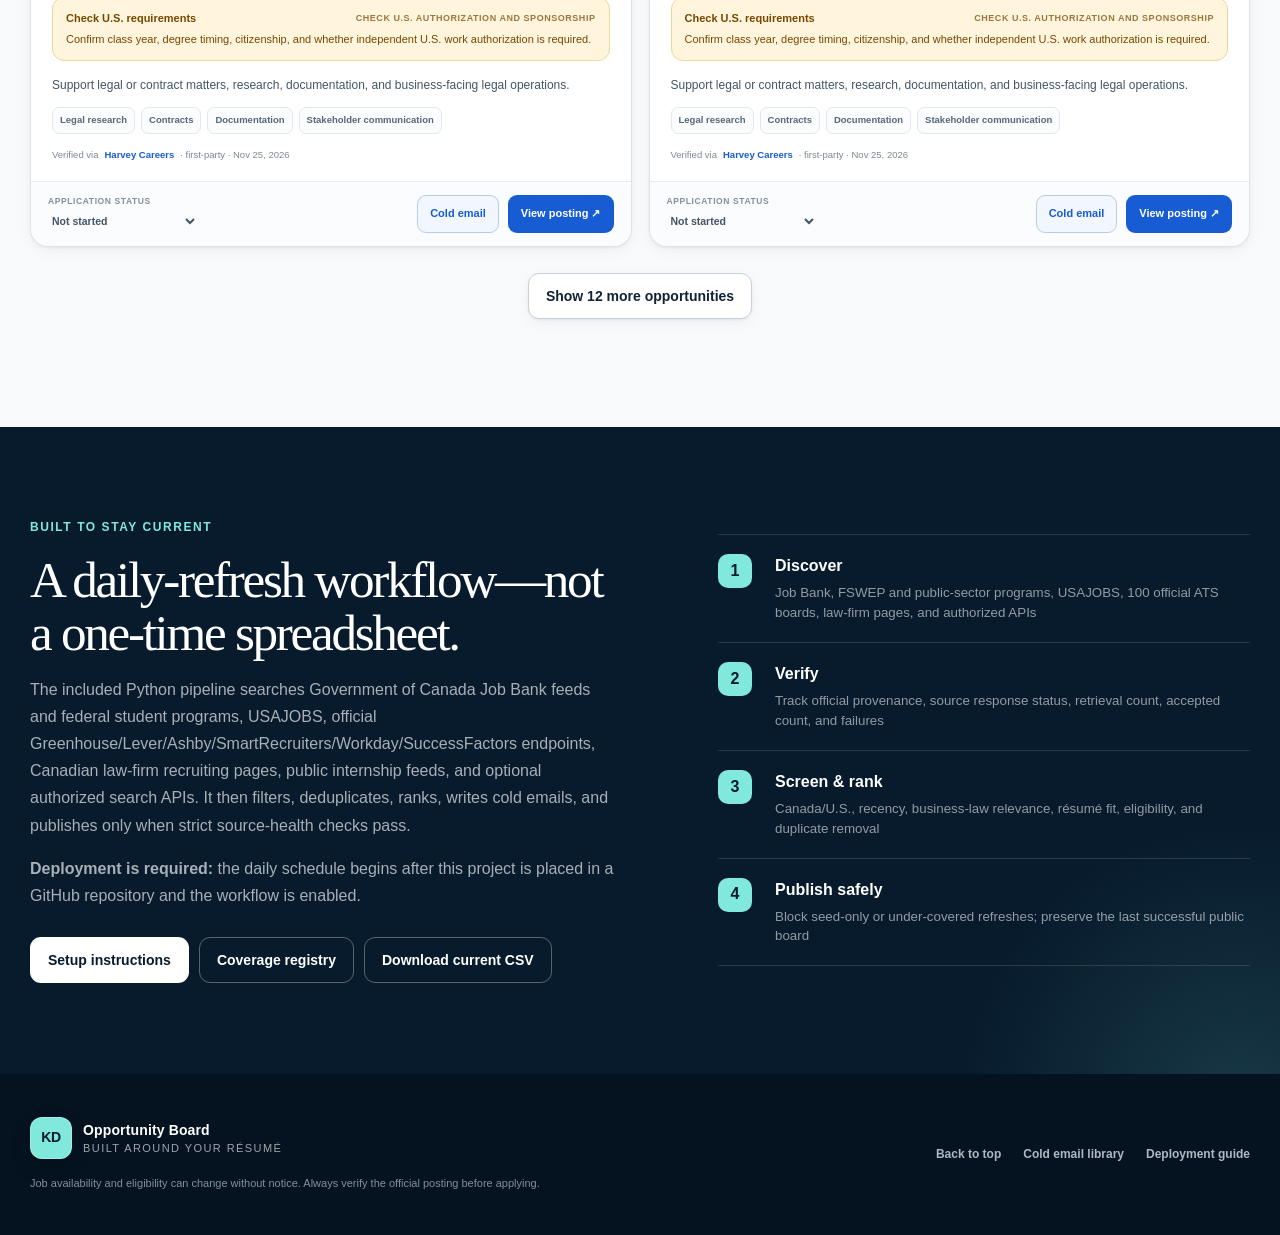
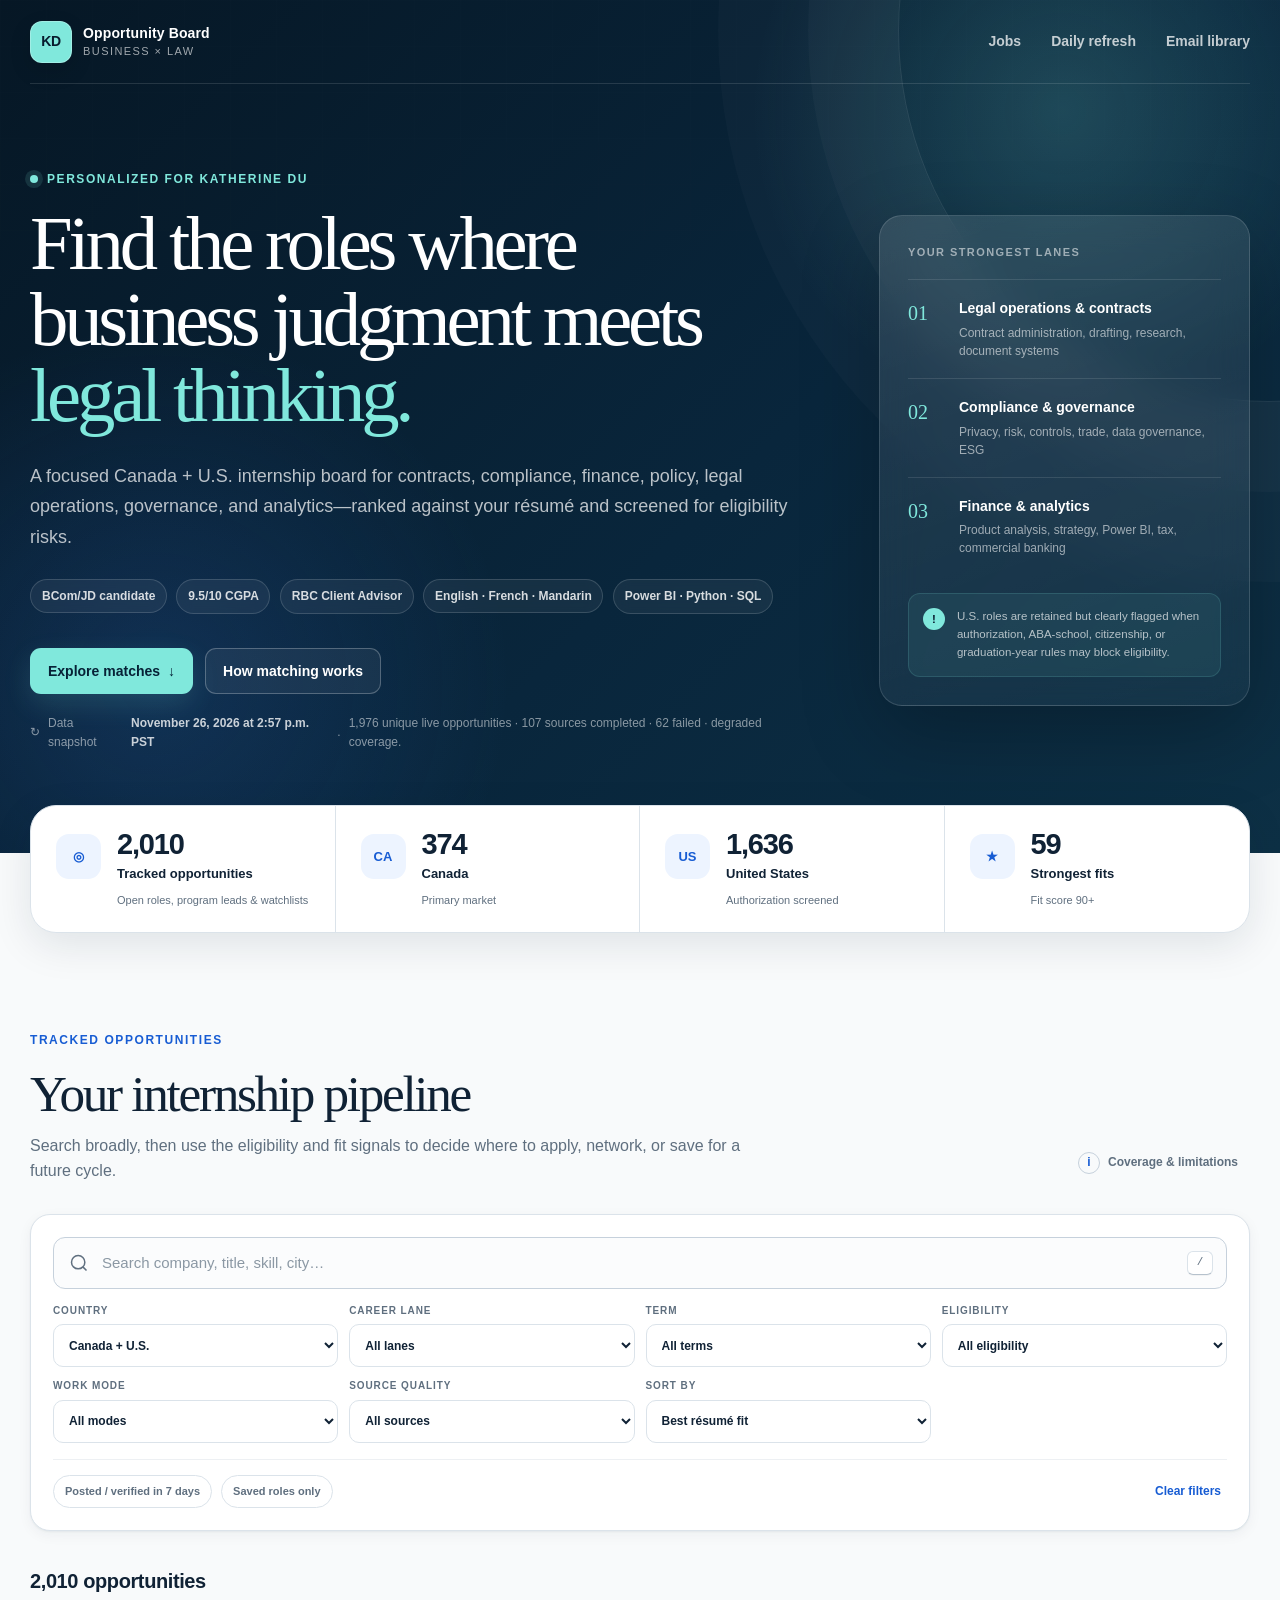
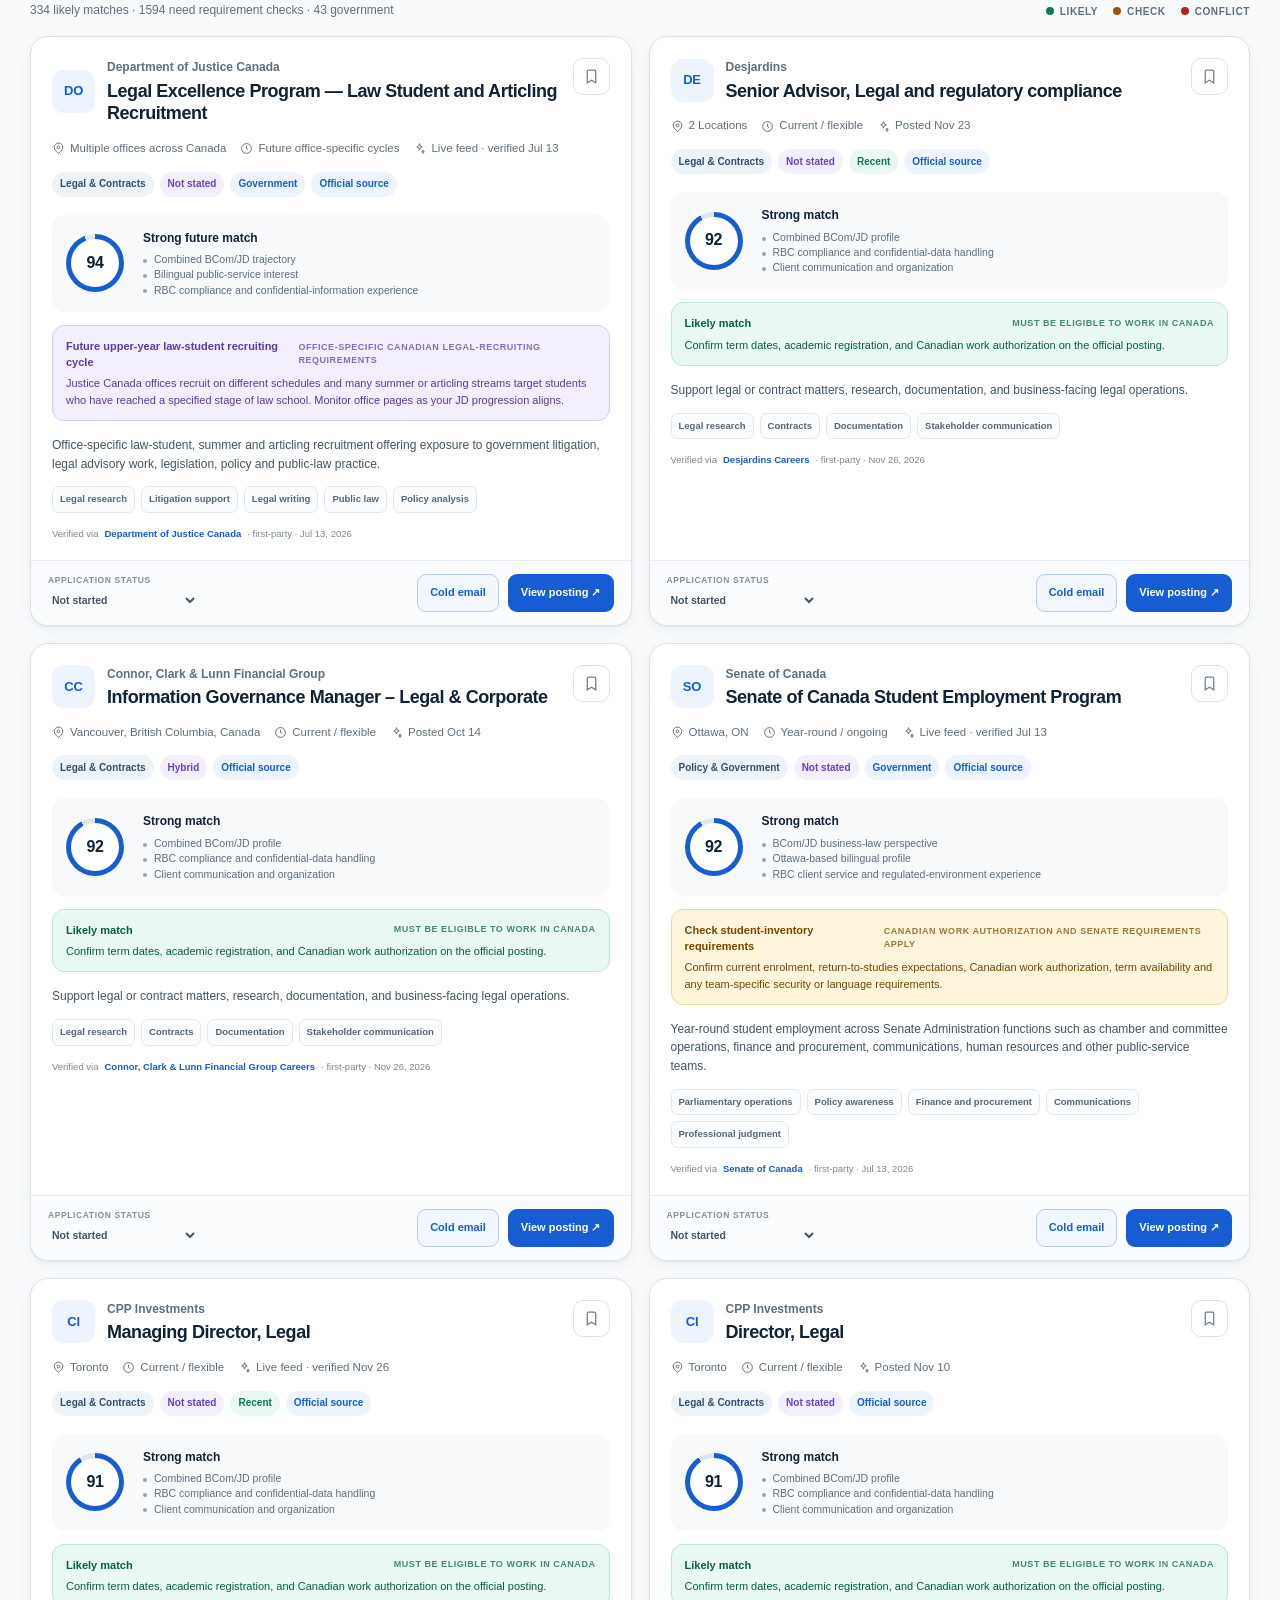
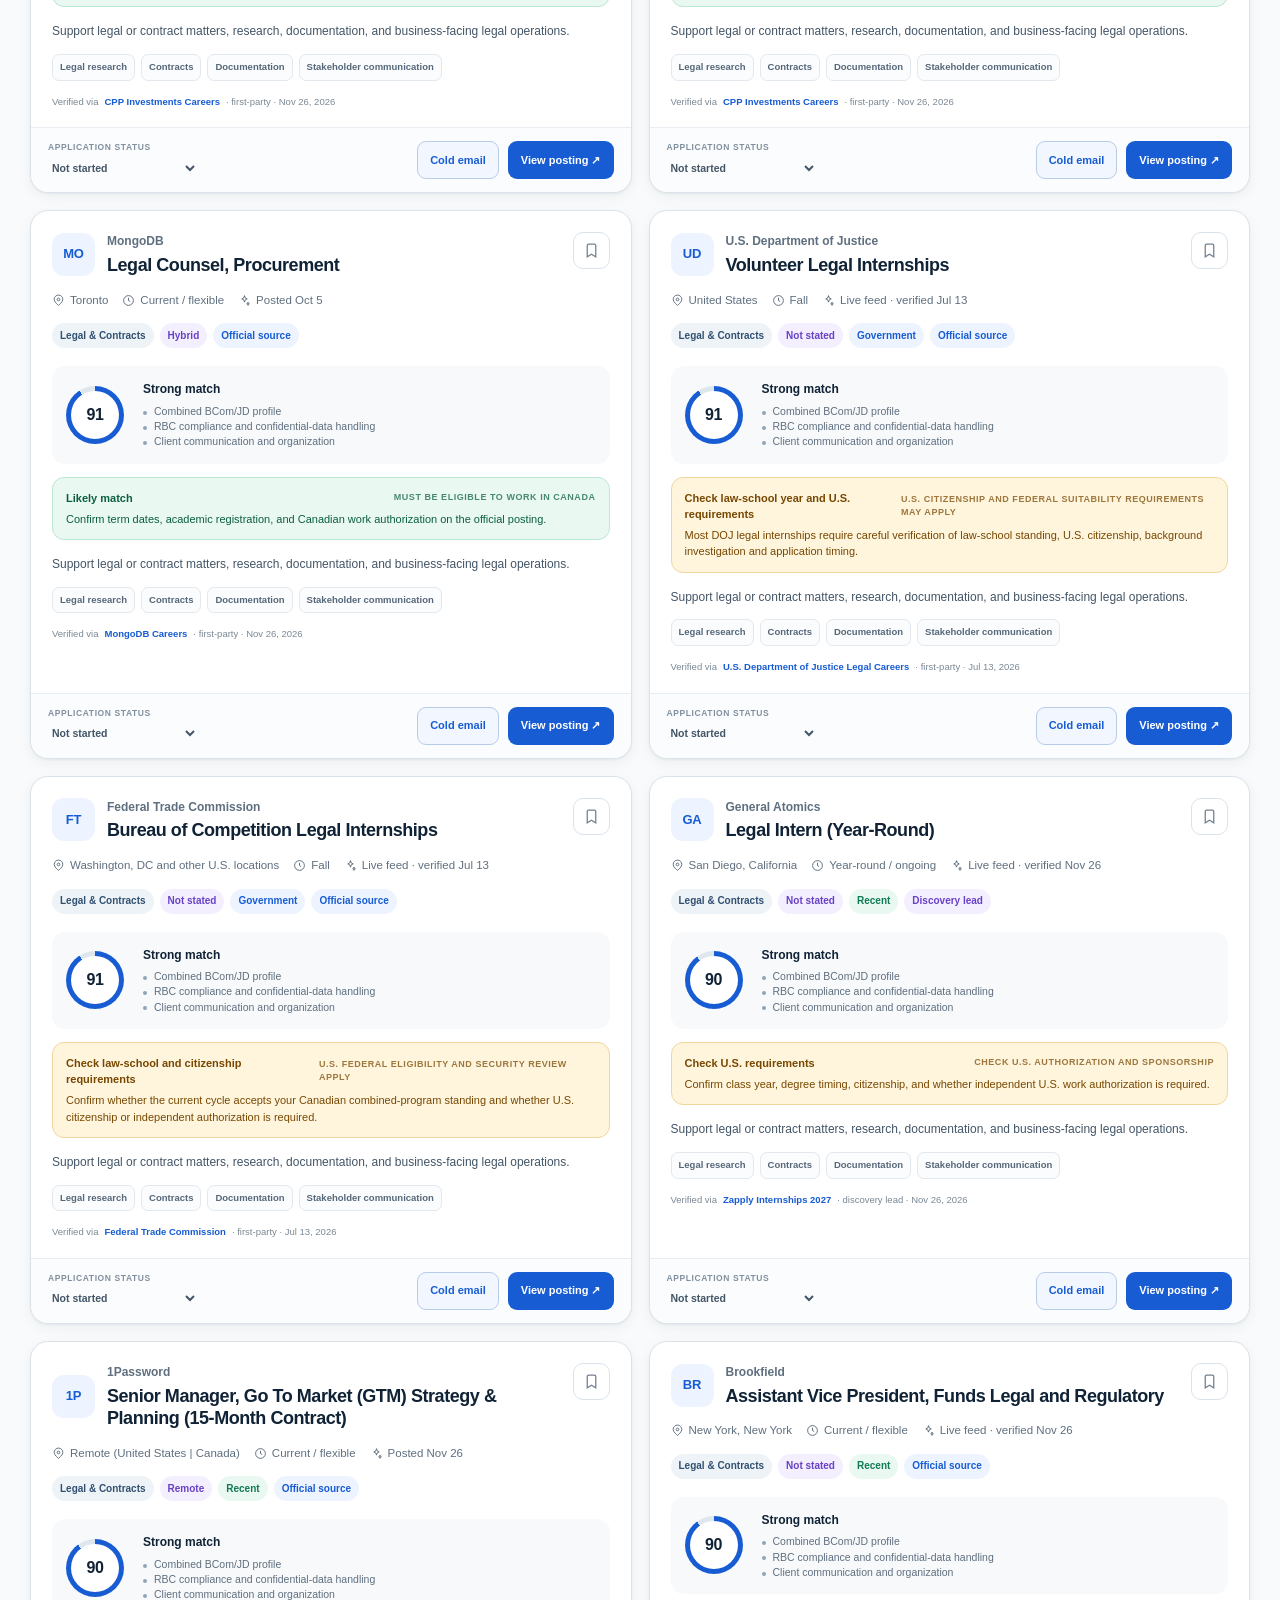
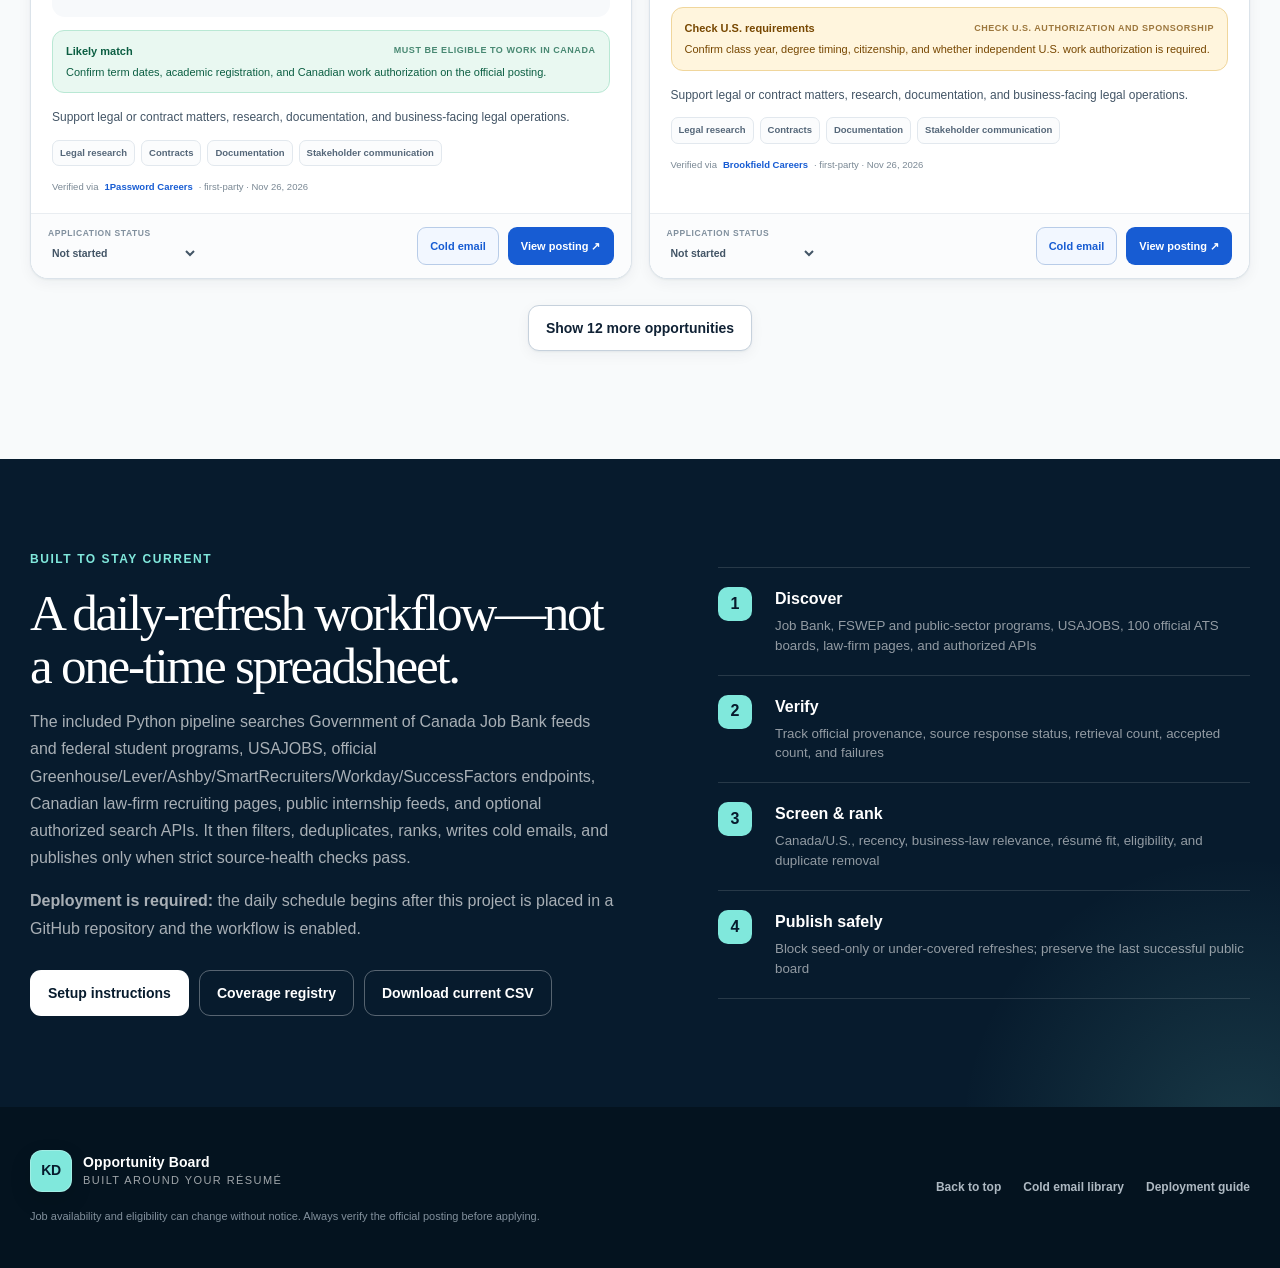
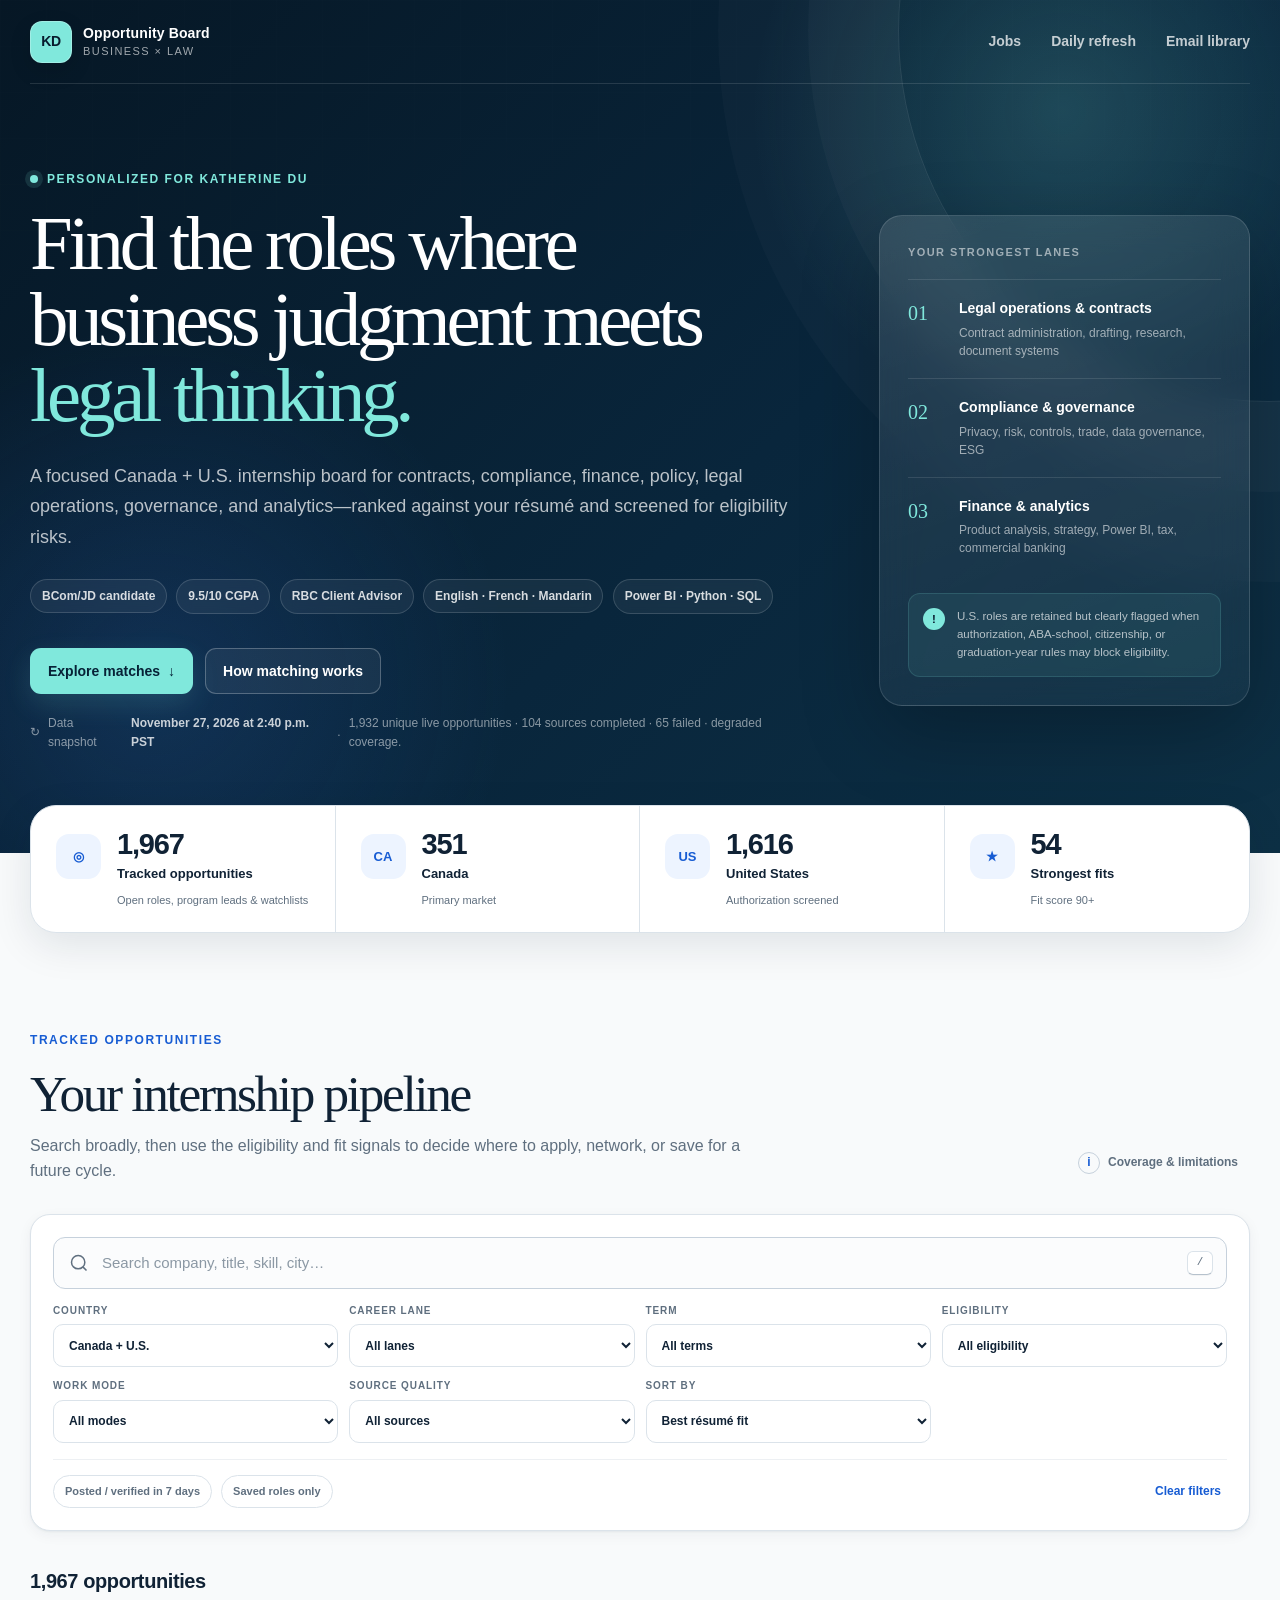
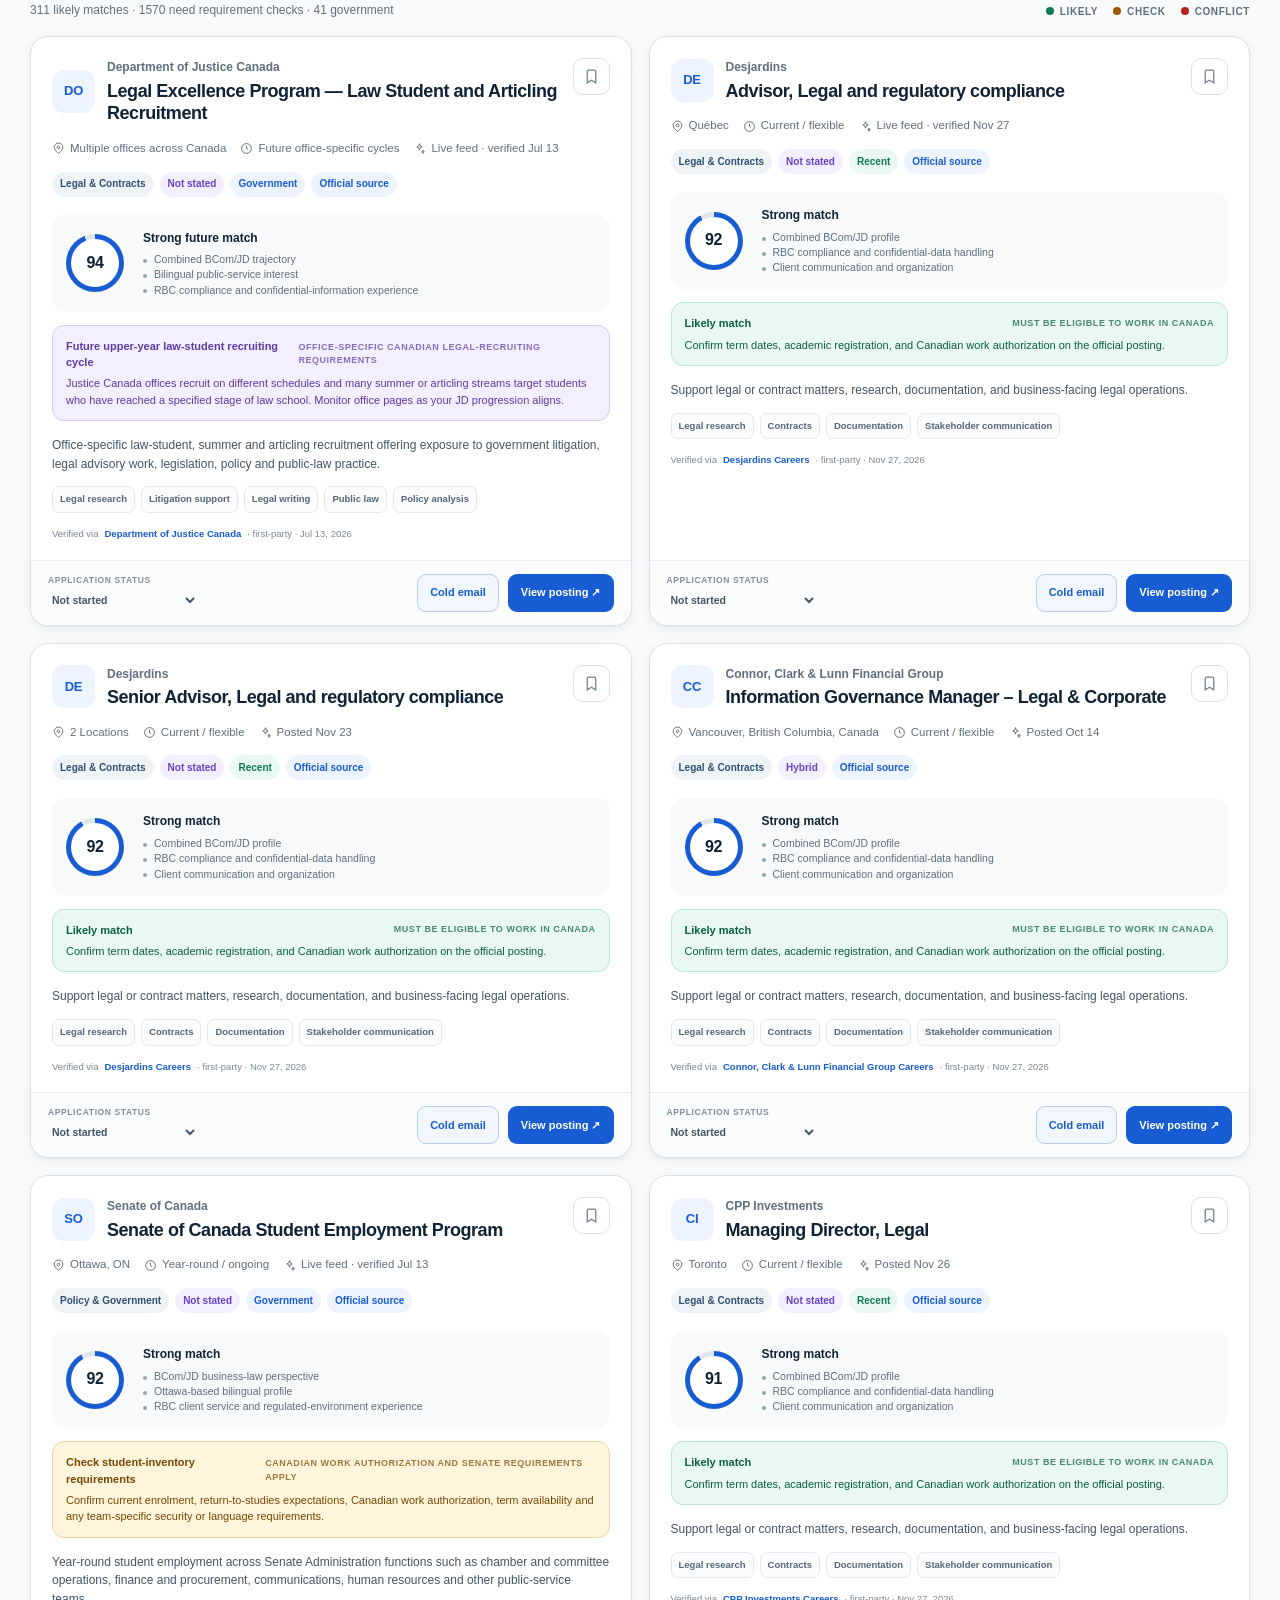
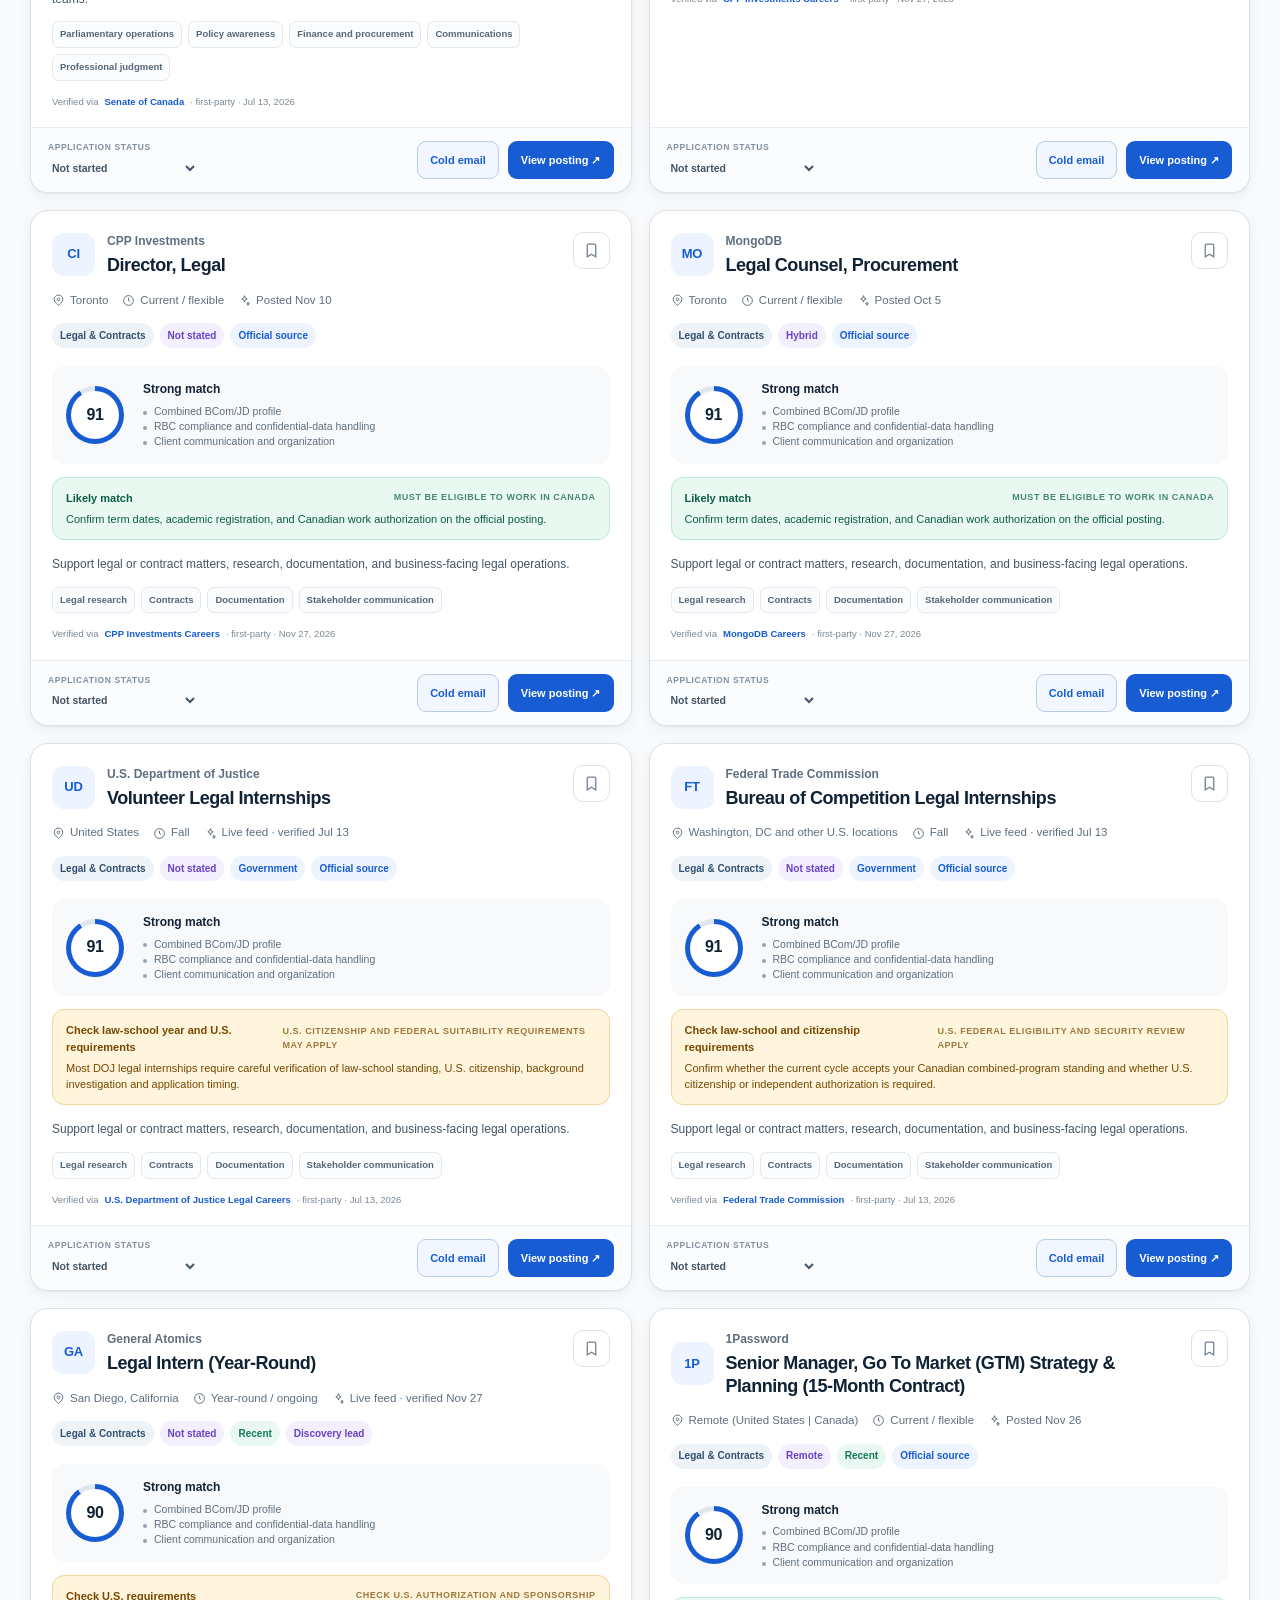
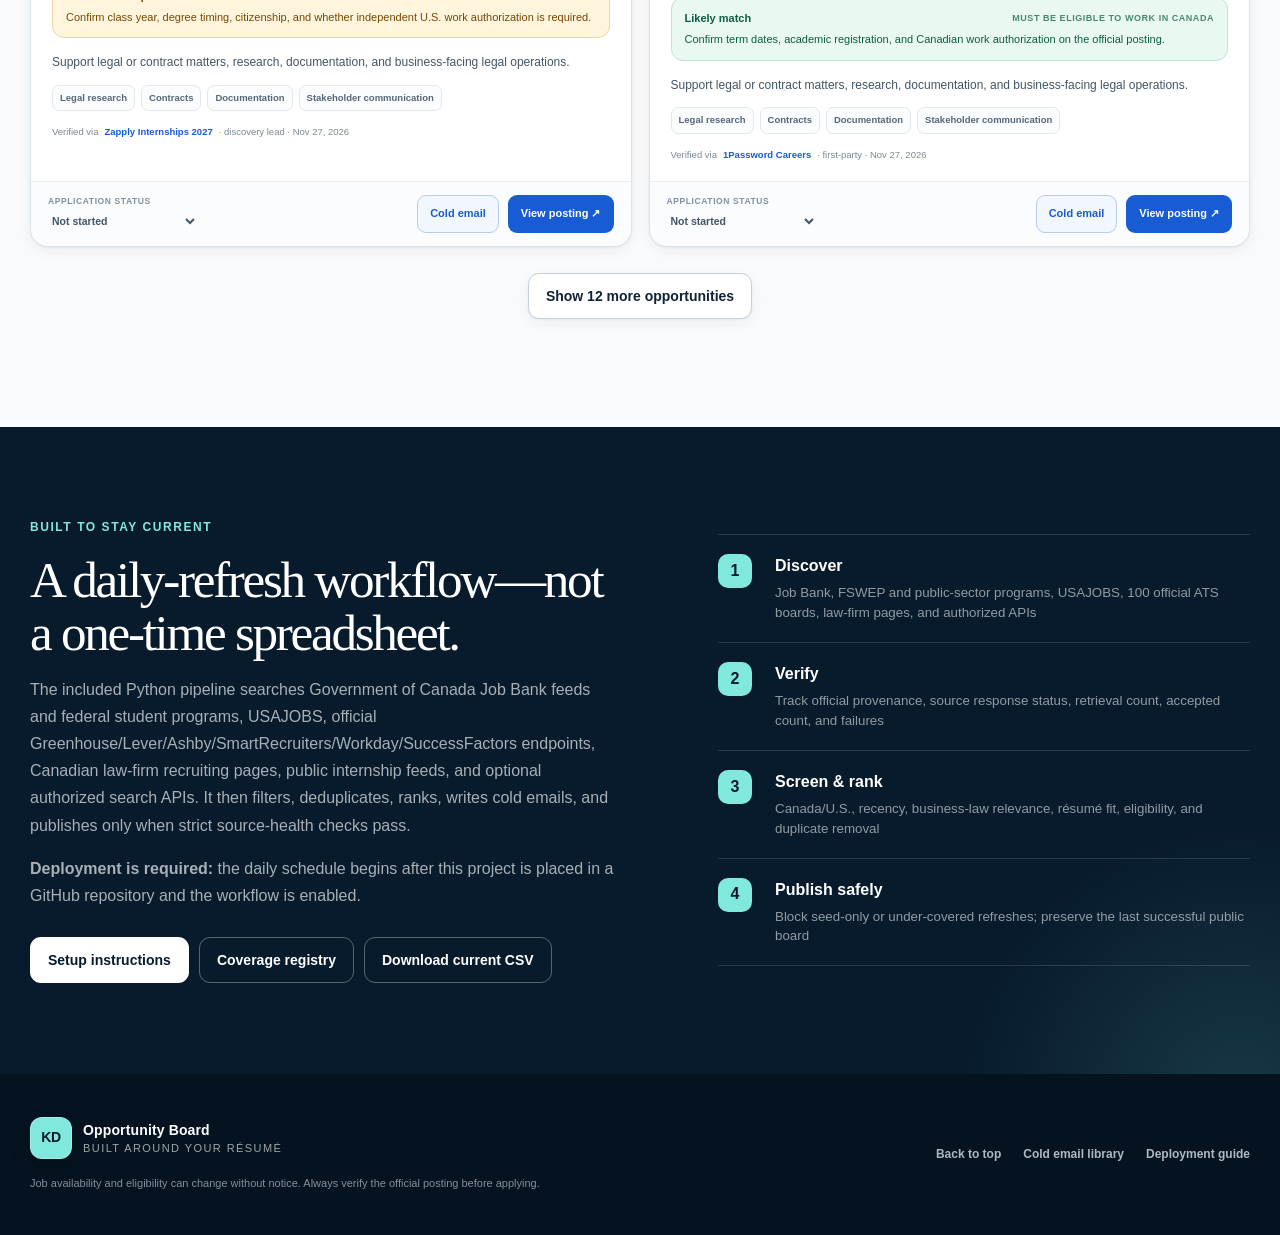
